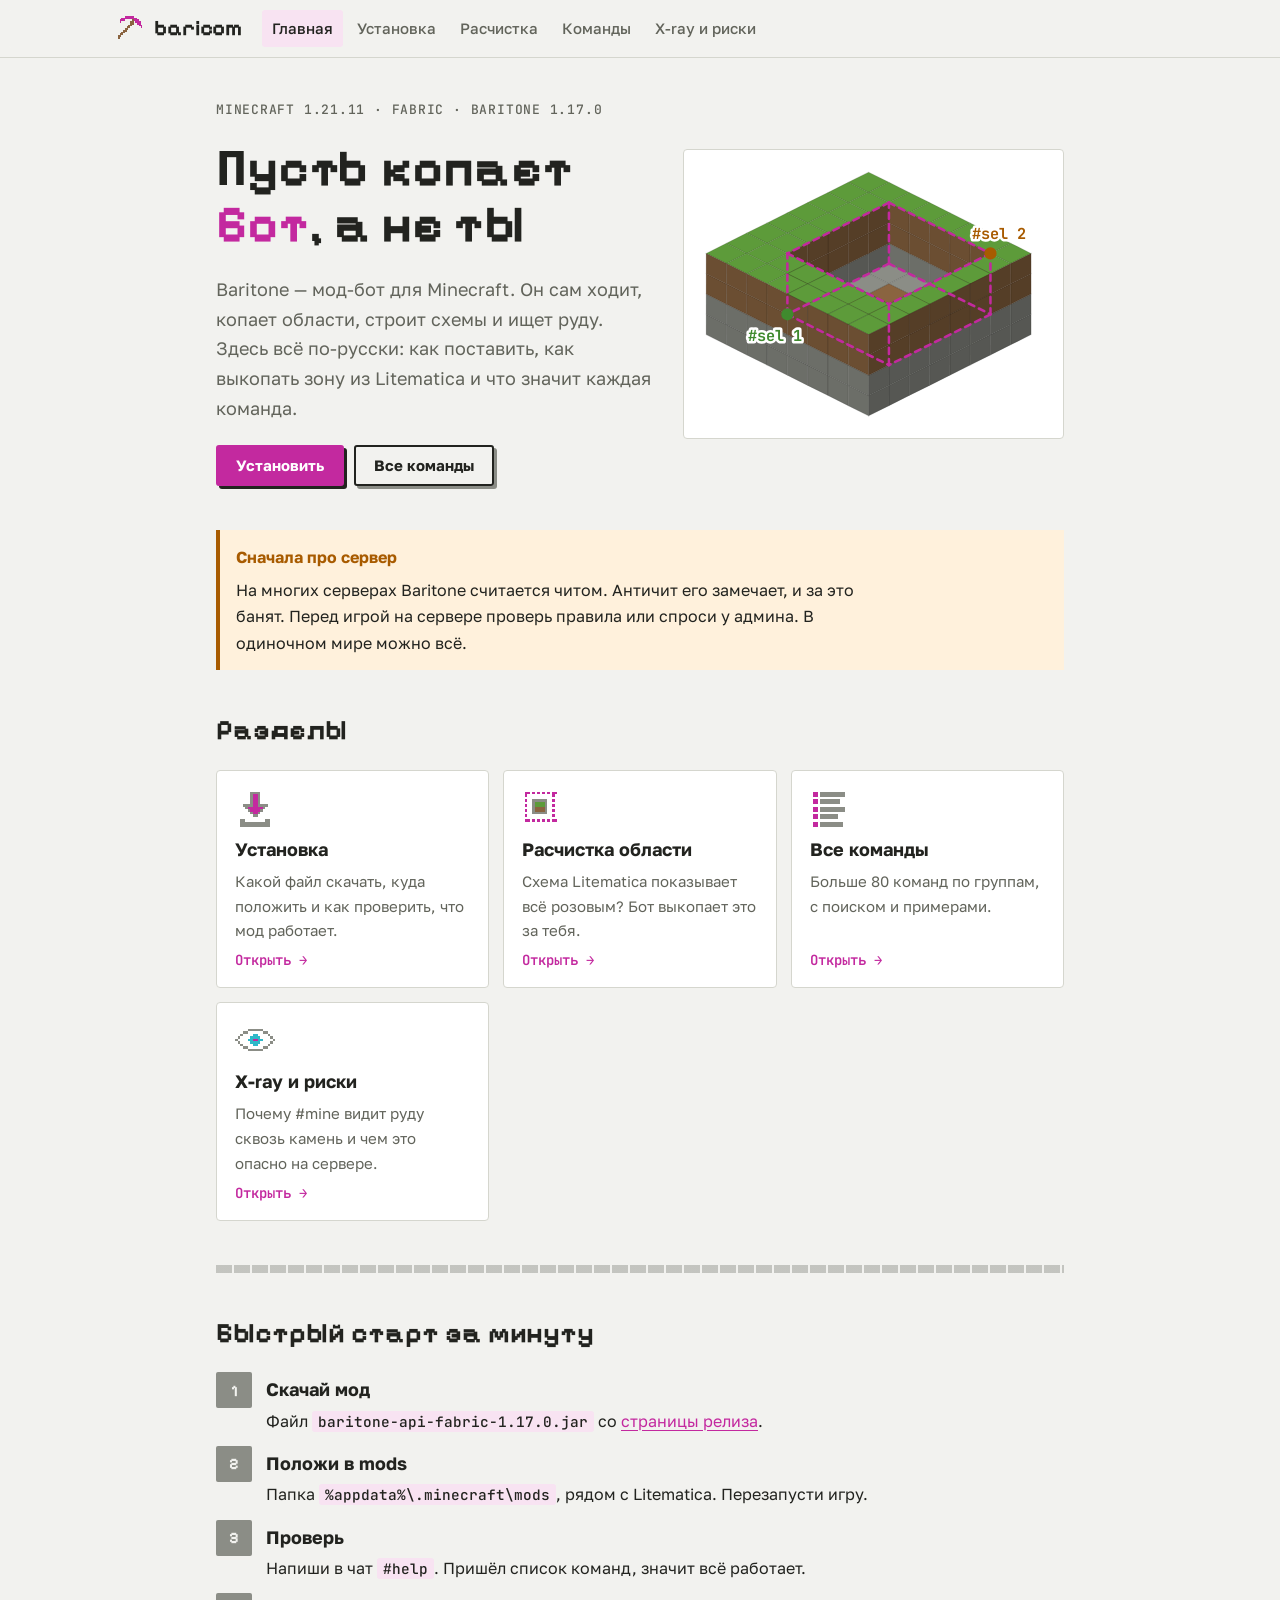
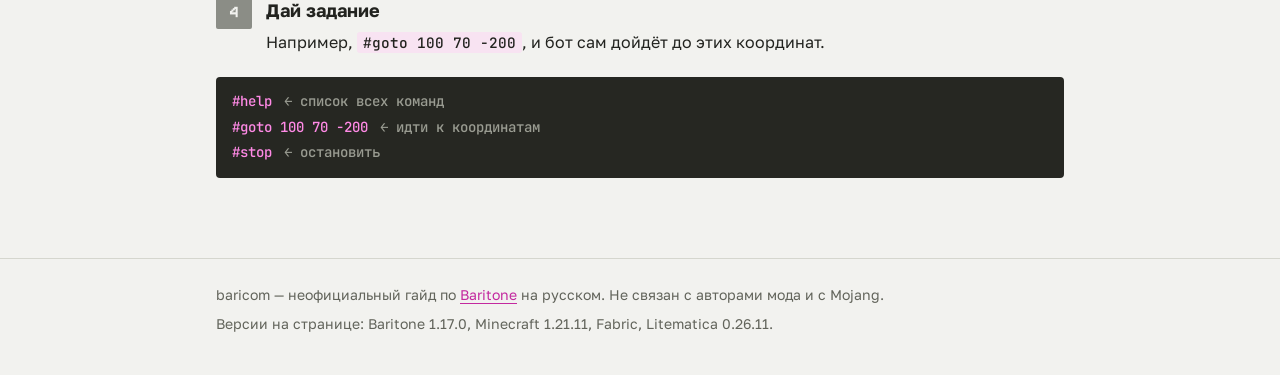
==== index.html @ e5f93f11 "baricom: гайд по Baritone на русском Co-Authored-By: Claude Opus 5.5 <noreply@anthropic.com> Claude-" ====
<!doctype html>
<html lang="ru">
<head>
<meta charset="utf-8">
<meta name="viewport" content="width=device-width, initial-scale=1, viewport-fit=cover">
<title>baricom — Baritone по-русски</title>
<meta name="description" content="Гайд по Baritone на русском: установка, команды, расчистка области из Litematica.">
<link rel="icon" href="assets/img/favicon.svg" type="image/svg+xml">
<link rel="preconnect" href="https://fonts.googleapis.com"><link rel="preconnect" href="https://fonts.gstatic.com" crossorigin>
<link rel="stylesheet" href="https://fonts.googleapis.com/css2?family=Golos+Text:wght@400;500;600;700&family=JetBrains+Mono:wght@500;600;700&family=Pixelify+Sans:wght@500;700&display=swap">
<link rel="stylesheet" href="assets/style.css">
</head>
<body>
<header class="nav"><div class="nav-in">
<a class="brand" href="index.html"><svg class="" viewBox="0 0 16 16" shape-rendering="crispEdges" aria-hidden="true"><rect x="5" y="1" width="5" height="1" fill="var(--accent)"/><rect x="3" y="2" width="9" height="1" fill="var(--accent)"/><rect x="2" y="3" width="2" height="1" fill="var(--accent)"/><rect x="4" y="3" width="1" height="1" fill="var(--accent)"/><rect x="9" y="3" width="1" height="1" fill="var(--dirt)"/><rect x="10" y="3" width="3" height="1" fill="var(--accent)"/><rect x="2" y="4" width="1" height="1" fill="var(--accent)"/><rect x="8" y="4" width="2" height="1" fill="var(--dirt)"/><rect x="11" y="4" width="3" height="1" fill="var(--accent)"/><rect x="8" y="5" width="2" height="1" fill="var(--dirt)"/><rect x="12" y="5" width="2" height="1" fill="var(--accent)"/><rect x="7" y="6" width="2" height="1" fill="var(--dirt)"/><rect x="13" y="6" width="2" height="1" fill="var(--accent)"/><rect x="6" y="7" width="2" height="1" fill="var(--dirt)"/><rect x="14" y="7" width="1" height="1" fill="var(--accent)"/><rect x="5" y="8" width="2" height="1" fill="var(--dirt)"/><rect x="4" y="9" width="2" height="1" fill="var(--dirt)"/><rect x="3" y="10" width="2" height="1" fill="var(--dirt)"/><rect x="2" y="11" width="2" height="1" fill="var(--dirt)"/><rect x="1" y="12" width="2" height="1" fill="var(--dirt)"/><rect x="1" y="13" width="1" height="1" fill="var(--dirt)"/></svg>baricom</a>
<nav aria-label="Разделы"><ul><li><a href="index.html" aria-current="page">Главная</a></li><li><a href="install.html">Установка</a></li><li><a href="clear-area.html">Расчистка</a></li><li><a href="commands.html">Команды</a></li><li><a href="xray.html">X-ray и риски</a></li></ul></nav>
</div></header>
<main class="page">

<section class="hero">
  <div class="stack-lg">
    <div class="eyebrow">Minecraft 1.21.11 · Fabric · Baritone 1.17.0</div>
    <h1>Пусть копает <em>бот</em>, а не ты</h1>
    <p class="lead">Baritone — мод-бот для Minecraft. Он сам ходит, копает области, строит схемы и ищет руду. Здесь всё по-русски: как поставить, как выкопать зону из Litematica и что значит каждая команда.</p>
    <div class="btns"><a class="btn primary" href="install.html">Установить</a><a class="btn" href="commands.html">Все команды</a></div>
  </div>
  <div class="art"><svg viewBox="-170 -90 350 260" role="img" aria-label="Изометрический кусок мира: выделенная область частично выкопана"><polygon points="20.0,10.0 40.0,20.0 20.0,30.0 0.0,20.0" fill="var(--stone)"/><polygon points="20.0,10.0 40.0,20.0 20.0,30.0 0.0,20.0" fill="none" stroke="#000" stroke-opacity=".12" stroke-width="1"/><polygon points="0.0,0.0 20.0,-10.0 20.0,10.0 0.0,20.0" fill="var(--stone)"/><polygon points="0.0,0.0 20.0,-10.0 20.0,10.0 0.0,20.0" fill="#000" fill-opacity="0.38"/><polygon points="0.0,0.0 20.0,-10.0 20.0,10.0 0.0,20.0" fill="none" stroke="#000" stroke-opacity=".12" stroke-width="1"/><polygon points="20.0,-10.0 40.0,0.0 40.0,20.0 20.0,10.0" fill="var(--stone)"/><polygon points="20.0,-10.0 40.0,0.0 40.0,20.0 20.0,10.0" fill="#000" fill-opacity="0.22"/><polygon points="20.0,-10.0 40.0,0.0 40.0,20.0 20.0,10.0" fill="none" stroke="#000" stroke-opacity=".12" stroke-width="1"/><polygon points="0.0,-80.0 20.0,-70.0 0.0,-60.0 -20.0,-70.0" fill="var(--grass)"/><polygon points="0.0,-80.0 20.0,-70.0 0.0,-60.0 -20.0,-70.0" fill="none" stroke="#000" stroke-opacity=".12" stroke-width="1"/><polygon points="0.0,20.0 20.0,30.0 0.0,40.0 -20.0,30.0" fill="var(--stone)"/><polygon points="0.0,20.0 20.0,30.0 0.0,40.0 -20.0,30.0" fill="none" stroke="#000" stroke-opacity=".12" stroke-width="1"/><polygon points="40.0,20.0 60.0,30.0 40.0,40.0 20.0,30.0" fill="var(--stone)"/><polygon points="40.0,20.0 60.0,30.0 40.0,40.0 20.0,30.0" fill="none" stroke="#000" stroke-opacity=".12" stroke-width="1"/><polygon points="-20.0,10.0 0.0,0.0 0.0,20.0 -20.0,30.0" fill="var(--stone)"/><polygon points="-20.0,10.0 0.0,0.0 0.0,20.0 -20.0,30.0" fill="#000" fill-opacity="0.38"/><polygon points="-20.0,10.0 0.0,0.0 0.0,20.0 -20.0,30.0" fill="none" stroke="#000" stroke-opacity=".12" stroke-width="1"/><polygon points="40.0,0.0 60.0,10.0 60.0,30.0 40.0,20.0" fill="var(--stone)"/><polygon points="40.0,0.0 60.0,10.0 60.0,30.0 40.0,20.0" fill="#000" fill-opacity="0.22"/><polygon points="40.0,0.0 60.0,10.0 60.0,30.0 40.0,20.0" fill="none" stroke="#000" stroke-opacity=".12" stroke-width="1"/><polygon points="0.0,-20.0 20.0,-30.0 20.0,-10.0 0.0,0.0" fill="var(--dirt)"/><polygon points="0.0,-20.0 20.0,-30.0 20.0,-10.0 0.0,0.0" fill="#000" fill-opacity="0.38"/><polygon points="0.0,-20.0 20.0,-30.0 20.0,-10.0 0.0,0.0" fill="none" stroke="#000" stroke-opacity=".12" stroke-width="1"/><polygon points="20.0,-30.0 40.0,-20.0 40.0,0.0 20.0,-10.0" fill="var(--dirt)"/><polygon points="20.0,-30.0 40.0,-20.0 40.0,0.0 20.0,-10.0" fill="#000" fill-opacity="0.22"/><polygon points="20.0,-30.0 40.0,-20.0 40.0,0.0 20.0,-10.0" fill="none" stroke="#000" stroke-opacity=".12" stroke-width="1"/><polygon points="-20.0,-70.0 0.0,-60.0 -20.0,-50.0 -40.0,-60.0" fill="var(--grass)"/><polygon points="-20.0,-70.0 0.0,-60.0 -20.0,-50.0 -40.0,-60.0" fill="none" stroke="#000" stroke-opacity=".12" stroke-width="1"/><polygon points="20.0,-70.0 40.0,-60.0 20.0,-50.0 0.0,-60.0" fill="var(--grass)"/><polygon points="20.0,-70.0 40.0,-60.0 20.0,-50.0 0.0,-60.0" fill="none" stroke="#000" stroke-opacity=".12" stroke-width="1"/><polygon points="-20.0,30.0 0.0,40.0 -20.0,50.0 -40.0,40.0" fill="var(--stone)"/><polygon points="-20.0,30.0 0.0,40.0 -20.0,50.0 -40.0,40.0" fill="none" stroke="#000" stroke-opacity=".12" stroke-width="1"/><polygon points="20.0,30.0 40.0,40.0 20.0,50.0 0.0,40.0" fill="var(--stone)"/><polygon points="20.0,30.0 40.0,40.0 20.0,50.0 0.0,40.0" fill="none" stroke="#000" stroke-opacity=".12" stroke-width="1"/><polygon points="60.0,30.0 80.0,40.0 60.0,50.0 40.0,40.0" fill="var(--stone)"/><polygon points="60.0,30.0 80.0,40.0 60.0,50.0 40.0,40.0" fill="none" stroke="#000" stroke-opacity=".12" stroke-width="1"/><polygon points="-40.0,20.0 -20.0,10.0 -20.0,30.0 -40.0,40.0" fill="var(--stone)"/><polygon points="-40.0,20.0 -20.0,10.0 -20.0,30.0 -40.0,40.0" fill="#000" fill-opacity="0.38"/><polygon points="-40.0,20.0 -20.0,10.0 -20.0,30.0 -40.0,40.0" fill="none" stroke="#000" stroke-opacity=".12" stroke-width="1"/><polygon points="60.0,10.0 80.0,20.0 80.0,40.0 60.0,30.0" fill="var(--stone)"/><polygon points="60.0,10.0 80.0,20.0 80.0,40.0 60.0,30.0" fill="#000" fill-opacity="0.22"/><polygon points="60.0,10.0 80.0,20.0 80.0,40.0 60.0,30.0" fill="none" stroke="#000" stroke-opacity=".12" stroke-width="1"/><polygon points="-20.0,-10.0 0.0,-20.0 0.0,0.0 -20.0,10.0" fill="var(--dirt)"/><polygon points="-20.0,-10.0 0.0,-20.0 0.0,0.0 -20.0,10.0" fill="#000" fill-opacity="0.38"/><polygon points="-20.0,-10.0 0.0,-20.0 0.0,0.0 -20.0,10.0" fill="none" stroke="#000" stroke-opacity=".12" stroke-width="1"/><polygon points="40.0,-20.0 60.0,-10.0 60.0,10.0 40.0,0.0" fill="var(--dirt)"/><polygon points="40.0,-20.0 60.0,-10.0 60.0,10.0 40.0,0.0" fill="#000" fill-opacity="0.22"/><polygon points="40.0,-20.0 60.0,-10.0 60.0,10.0 40.0,0.0" fill="none" stroke="#000" stroke-opacity=".12" stroke-width="1"/><polygon points="-40.0,-60.0 -20.0,-50.0 -40.0,-40.0 -60.0,-50.0" fill="var(--grass)"/><polygon points="-40.0,-60.0 -20.0,-50.0 -40.0,-40.0 -60.0,-50.0" fill="none" stroke="#000" stroke-opacity=".12" stroke-width="1"/><polygon points="0.0,-60.0 20.0,-50.0 0.0,-40.0 -20.0,-50.0" fill="var(--grass)"/><polygon points="0.0,-60.0 20.0,-50.0 0.0,-40.0 -20.0,-50.0" fill="none" stroke="#000" stroke-opacity=".12" stroke-width="1"/><polygon points="0.0,-40.0 20.0,-50.0 20.0,-30.0 0.0,-20.0" fill="var(--dirt)"/><polygon points="0.0,-40.0 20.0,-50.0 20.0,-30.0 0.0,-20.0" fill="#000" fill-opacity="0.38"/><polygon points="0.0,-40.0 20.0,-50.0 20.0,-30.0 0.0,-20.0" fill="none" stroke="#000" stroke-opacity=".12" stroke-width="1"/><polygon points="40.0,-60.0 60.0,-50.0 40.0,-40.0 20.0,-50.0" fill="var(--grass)"/><polygon points="40.0,-60.0 60.0,-50.0 40.0,-40.0 20.0,-50.0" fill="none" stroke="#000" stroke-opacity=".12" stroke-width="1"/><polygon points="20.0,-50.0 40.0,-40.0 40.0,-20.0 20.0,-30.0" fill="var(--dirt)"/><polygon points="20.0,-50.0 40.0,-40.0 40.0,-20.0 20.0,-30.0" fill="#000" fill-opacity="0.22"/><polygon points="20.0,-50.0 40.0,-40.0 40.0,-20.0 20.0,-30.0" fill="none" stroke="#000" stroke-opacity=".12" stroke-width="1"/><polygon points="-40.0,40.0 -20.0,50.0 -40.0,60.0 -60.0,50.0" fill="var(--stone)"/><polygon points="-40.0,40.0 -20.0,50.0 -40.0,60.0 -60.0,50.0" fill="none" stroke="#000" stroke-opacity=".12" stroke-width="1"/><polygon points="0.0,40.0 20.0,50.0 0.0,60.0 -20.0,50.0" fill="var(--stone)"/><polygon points="0.0,40.0 20.0,50.0 0.0,60.0 -20.0,50.0" fill="none" stroke="#000" stroke-opacity=".12" stroke-width="1"/><polygon points="40.0,40.0 60.0,50.0 40.0,60.0 20.0,50.0" fill="var(--stone)"/><polygon points="40.0,40.0 60.0,50.0 40.0,60.0 20.0,50.0" fill="none" stroke="#000" stroke-opacity=".12" stroke-width="1"/><polygon points="80.0,40.0 100.0,50.0 80.0,60.0 60.0,50.0" fill="var(--stone)"/><polygon points="80.0,40.0 100.0,50.0 80.0,60.0 60.0,50.0" fill="none" stroke="#000" stroke-opacity=".12" stroke-width="1"/><polygon points="-60.0,30.0 -40.0,20.0 -40.0,40.0 -60.0,50.0" fill="var(--stone)"/><polygon points="-60.0,30.0 -40.0,20.0 -40.0,40.0 -60.0,50.0" fill="#000" fill-opacity="0.38"/><polygon points="-60.0,30.0 -40.0,20.0 -40.0,40.0 -60.0,50.0" fill="none" stroke="#000" stroke-opacity=".12" stroke-width="1"/><polygon points="80.0,20.0 100.0,30.0 100.0,50.0 80.0,40.0" fill="var(--stone)"/><polygon points="80.0,20.0 100.0,30.0 100.0,50.0 80.0,40.0" fill="#000" fill-opacity="0.22"/><polygon points="80.0,20.0 100.0,30.0 100.0,50.0 80.0,40.0" fill="none" stroke="#000" stroke-opacity=".12" stroke-width="1"/><polygon points="-40.0,0.0 -20.0,-10.0 -20.0,10.0 -40.0,20.0" fill="var(--dirt)"/><polygon points="-40.0,0.0 -20.0,-10.0 -20.0,10.0 -40.0,20.0" fill="#000" fill-opacity="0.38"/><polygon points="-40.0,0.0 -20.0,-10.0 -20.0,10.0 -40.0,20.0" fill="none" stroke="#000" stroke-opacity=".12" stroke-width="1"/><polygon points="60.0,-10.0 80.0,0.0 80.0,20.0 60.0,10.0" fill="var(--dirt)"/><polygon points="60.0,-10.0 80.0,0.0 80.0,20.0 60.0,10.0" fill="#000" fill-opacity="0.22"/><polygon points="60.0,-10.0 80.0,0.0 80.0,20.0 60.0,10.0" fill="none" stroke="#000" stroke-opacity=".12" stroke-width="1"/><polygon points="-60.0,-50.0 -40.0,-40.0 -60.0,-30.0 -80.0,-40.0" fill="var(--grass)"/><polygon points="-60.0,-50.0 -40.0,-40.0 -60.0,-30.0 -80.0,-40.0" fill="none" stroke="#000" stroke-opacity=".12" stroke-width="1"/><polygon points="-20.0,-50.0 0.0,-40.0 -20.0,-30.0 -40.0,-40.0" fill="var(--grass)"/><polygon points="-20.0,-50.0 0.0,-40.0 -20.0,-30.0 -40.0,-40.0" fill="none" stroke="#000" stroke-opacity=".12" stroke-width="1"/><polygon points="-20.0,-30.0 0.0,-40.0 0.0,-20.0 -20.0,-10.0" fill="var(--dirt)"/><polygon points="-20.0,-30.0 0.0,-40.0 0.0,-20.0 -20.0,-10.0" fill="#000" fill-opacity="0.38"/><polygon points="-20.0,-30.0 0.0,-40.0 0.0,-20.0 -20.0,-10.0" fill="none" stroke="#000" stroke-opacity=".12" stroke-width="1"/><polygon points="60.0,-50.0 80.0,-40.0 60.0,-30.0 40.0,-40.0" fill="var(--grass)"/><polygon points="60.0,-50.0 80.0,-40.0 60.0,-30.0 40.0,-40.0" fill="none" stroke="#000" stroke-opacity=".12" stroke-width="1"/><polygon points="40.0,-40.0 60.0,-30.0 60.0,-10.0 40.0,-20.0" fill="var(--dirt)"/><polygon points="40.0,-40.0 60.0,-30.0 60.0,-10.0 40.0,-20.0" fill="#000" fill-opacity="0.22"/><polygon points="40.0,-40.0 60.0,-30.0 60.0,-10.0 40.0,-20.0" fill="none" stroke="#000" stroke-opacity=".12" stroke-width="1"/><polygon points="-160.0,60.0 -140.0,70.0 -140.0,90.0 -160.0,80.0" fill="var(--stone)"/><polygon points="-160.0,60.0 -140.0,70.0 -140.0,90.0 -160.0,80.0" fill="#000" fill-opacity="0.22"/><polygon points="-160.0,60.0 -140.0,70.0 -140.0,90.0 -160.0,80.0" fill="none" stroke="#000" stroke-opacity=".12" stroke-width="1"/><polygon points="-60.0,50.0 -40.0,60.0 -60.0,70.0 -80.0,60.0" fill="var(--stone)"/><polygon points="-60.0,50.0 -40.0,60.0 -60.0,70.0 -80.0,60.0" fill="none" stroke="#000" stroke-opacity=".12" stroke-width="1"/><polygon points="-20.0,50.0 0.0,60.0 -20.0,70.0 -40.0,60.0" fill="var(--stone)"/><polygon points="-20.0,50.0 0.0,60.0 -20.0,70.0 -40.0,60.0" fill="none" stroke="#000" stroke-opacity=".12" stroke-width="1"/><polygon points="20.0,50.0 40.0,60.0 20.0,70.0 0.0,60.0" fill="var(--stone)"/><polygon points="20.0,50.0 40.0,60.0 20.0,70.0 0.0,60.0" fill="none" stroke="#000" stroke-opacity=".12" stroke-width="1"/><polygon points="60.0,50.0 80.0,60.0 60.0,70.0 40.0,60.0" fill="var(--stone)"/><polygon points="60.0,50.0 80.0,60.0 60.0,70.0 40.0,60.0" fill="none" stroke="#000" stroke-opacity=".12" stroke-width="1"/><polygon points="100.0,50.0 120.0,60.0 100.0,70.0 80.0,60.0" fill="var(--stone)"/><polygon points="100.0,50.0 120.0,60.0 100.0,70.0 80.0,60.0" fill="none" stroke="#000" stroke-opacity=".12" stroke-width="1"/><polygon points="140.0,70.0 160.0,60.0 160.0,80.0 140.0,90.0" fill="var(--stone)"/><polygon points="140.0,70.0 160.0,60.0 160.0,80.0 140.0,90.0" fill="#000" fill-opacity="0.38"/><polygon points="140.0,70.0 160.0,60.0 160.0,80.0 140.0,90.0" fill="none" stroke="#000" stroke-opacity=".12" stroke-width="1"/><polygon points="-80.0,40.0 -60.0,30.0 -60.0,50.0 -80.0,60.0" fill="var(--stone)"/><polygon points="-80.0,40.0 -60.0,30.0 -60.0,50.0 -80.0,60.0" fill="#000" fill-opacity="0.38"/><polygon points="-80.0,40.0 -60.0,30.0 -60.0,50.0 -80.0,60.0" fill="none" stroke="#000" stroke-opacity=".12" stroke-width="1"/><polygon points="100.0,30.0 120.0,40.0 120.0,60.0 100.0,50.0" fill="var(--stone)"/><polygon points="100.0,30.0 120.0,40.0 120.0,60.0 100.0,50.0" fill="#000" fill-opacity="0.22"/><polygon points="100.0,30.0 120.0,40.0 120.0,60.0 100.0,50.0" fill="none" stroke="#000" stroke-opacity=".12" stroke-width="1"/><polygon points="-60.0,10.0 -40.0,0.0 -40.0,20.0 -60.0,30.0" fill="var(--dirt)"/><polygon points="-60.0,10.0 -40.0,0.0 -40.0,20.0 -60.0,30.0" fill="#000" fill-opacity="0.38"/><polygon points="-60.0,10.0 -40.0,0.0 -40.0,20.0 -60.0,30.0" fill="none" stroke="#000" stroke-opacity=".12" stroke-width="1"/><polygon points="80.0,0.0 100.0,10.0 100.0,30.0 80.0,20.0" fill="var(--dirt)"/><polygon points="80.0,0.0 100.0,10.0 100.0,30.0 80.0,20.0" fill="#000" fill-opacity="0.22"/><polygon points="80.0,0.0 100.0,10.0 100.0,30.0 80.0,20.0" fill="none" stroke="#000" stroke-opacity=".12" stroke-width="1"/><polygon points="-80.0,-40.0 -60.0,-30.0 -80.0,-20.0 -100.0,-30.0" fill="var(--grass)"/><polygon points="-80.0,-40.0 -60.0,-30.0 -80.0,-20.0 -100.0,-30.0" fill="none" stroke="#000" stroke-opacity=".12" stroke-width="1"/><polygon points="-40.0,-40.0 -20.0,-30.0 -40.0,-20.0 -60.0,-30.0" fill="var(--grass)"/><polygon points="-40.0,-40.0 -20.0,-30.0 -40.0,-20.0 -60.0,-30.0" fill="none" stroke="#000" stroke-opacity=".12" stroke-width="1"/><polygon points="-40.0,-20.0 -20.0,-30.0 -20.0,-10.0 -40.0,0.0" fill="var(--dirt)"/><polygon points="-40.0,-20.0 -20.0,-30.0 -20.0,-10.0 -40.0,0.0" fill="#000" fill-opacity="0.38"/><polygon points="-40.0,-20.0 -20.0,-30.0 -20.0,-10.0 -40.0,0.0" fill="none" stroke="#000" stroke-opacity=".12" stroke-width="1"/><polygon points="80.0,-40.0 100.0,-30.0 80.0,-20.0 60.0,-30.0" fill="var(--grass)"/><polygon points="80.0,-40.0 100.0,-30.0 80.0,-20.0 60.0,-30.0" fill="none" stroke="#000" stroke-opacity=".12" stroke-width="1"/><polygon points="60.0,-30.0 80.0,-20.0 80.0,0.0 60.0,-10.0" fill="var(--dirt)"/><polygon points="60.0,-30.0 80.0,-20.0 80.0,0.0 60.0,-10.0" fill="#000" fill-opacity="0.22"/><polygon points="60.0,-30.0 80.0,-20.0 80.0,0.0 60.0,-10.0" fill="none" stroke="#000" stroke-opacity=".12" stroke-width="1"/><polygon points="-140.0,70.0 -120.0,80.0 -120.0,100.0 -140.0,90.0" fill="var(--stone)"/><polygon points="-140.0,70.0 -120.0,80.0 -120.0,100.0 -140.0,90.0" fill="#000" fill-opacity="0.22"/><polygon points="-140.0,70.0 -120.0,80.0 -120.0,100.0 -140.0,90.0" fill="none" stroke="#000" stroke-opacity=".12" stroke-width="1"/><polygon points="-40.0,60.0 -20.0,70.0 -40.0,80.0 -60.0,70.0" fill="var(--stone)"/><polygon points="-40.0,60.0 -20.0,70.0 -40.0,80.0 -60.0,70.0" fill="none" stroke="#000" stroke-opacity=".12" stroke-width="1"/><polygon points="0.0,60.0 20.0,70.0 0.0,80.0 -20.0,70.0" fill="var(--stone)"/><polygon points="0.0,60.0 20.0,70.0 0.0,80.0 -20.0,70.0" fill="none" stroke="#000" stroke-opacity=".12" stroke-width="1"/><polygon points="40.0,60.0 60.0,70.0 40.0,80.0 20.0,70.0" fill="var(--stone)"/><polygon points="40.0,60.0 60.0,70.0 40.0,80.0 20.0,70.0" fill="none" stroke="#000" stroke-opacity=".12" stroke-width="1"/><polygon points="80.0,60.0 100.0,70.0 80.0,80.0 60.0,70.0" fill="var(--stone)"/><polygon points="80.0,60.0 100.0,70.0 80.0,80.0 60.0,70.0" fill="none" stroke="#000" stroke-opacity=".12" stroke-width="1"/><polygon points="120.0,80.0 140.0,70.0 140.0,90.0 120.0,100.0" fill="var(--stone)"/><polygon points="120.0,80.0 140.0,70.0 140.0,90.0 120.0,100.0" fill="#000" fill-opacity="0.38"/><polygon points="120.0,80.0 140.0,70.0 140.0,90.0 120.0,100.0" fill="none" stroke="#000" stroke-opacity=".12" stroke-width="1"/><polygon points="-160.0,40.0 -140.0,50.0 -140.0,70.0 -160.0,60.0" fill="var(--stone)"/><polygon points="-160.0,40.0 -140.0,50.0 -140.0,70.0 -160.0,60.0" fill="#000" fill-opacity="0.22"/><polygon points="-160.0,40.0 -140.0,50.0 -140.0,70.0 -160.0,60.0" fill="none" stroke="#000" stroke-opacity=".12" stroke-width="1"/><polygon points="140.0,50.0 160.0,40.0 160.0,60.0 140.0,70.0" fill="var(--stone)"/><polygon points="140.0,50.0 160.0,40.0 160.0,60.0 140.0,70.0" fill="#000" fill-opacity="0.38"/><polygon points="140.0,50.0 160.0,40.0 160.0,60.0 140.0,70.0" fill="none" stroke="#000" stroke-opacity=".12" stroke-width="1"/><polygon points="-80.0,20.0 -60.0,10.0 -60.0,30.0 -80.0,40.0" fill="var(--dirt)"/><polygon points="-80.0,20.0 -60.0,10.0 -60.0,30.0 -80.0,40.0" fill="#000" fill-opacity="0.38"/><polygon points="-80.0,20.0 -60.0,10.0 -60.0,30.0 -80.0,40.0" fill="none" stroke="#000" stroke-opacity=".12" stroke-width="1"/><polygon points="100.0,10.0 120.0,20.0 120.0,40.0 100.0,30.0" fill="var(--dirt)"/><polygon points="100.0,10.0 120.0,20.0 120.0,40.0 100.0,30.0" fill="#000" fill-opacity="0.22"/><polygon points="100.0,10.0 120.0,20.0 120.0,40.0 100.0,30.0" fill="none" stroke="#000" stroke-opacity=".12" stroke-width="1"/><polygon points="-100.0,-30.0 -80.0,-20.0 -100.0,-10.0 -120.0,-20.0" fill="var(--grass)"/><polygon points="-100.0,-30.0 -80.0,-20.0 -100.0,-10.0 -120.0,-20.0" fill="none" stroke="#000" stroke-opacity=".12" stroke-width="1"/><polygon points="-60.0,-30.0 -40.0,-20.0 -60.0,-10.0 -80.0,-20.0" fill="var(--grass)"/><polygon points="-60.0,-30.0 -40.0,-20.0 -60.0,-10.0 -80.0,-20.0" fill="none" stroke="#000" stroke-opacity=".12" stroke-width="1"/><polygon points="-60.0,-10.0 -40.0,-20.0 -40.0,0.0 -60.0,10.0" fill="var(--dirt)"/><polygon points="-60.0,-10.0 -40.0,-20.0 -40.0,0.0 -60.0,10.0" fill="#000" fill-opacity="0.38"/><polygon points="-60.0,-10.0 -40.0,-20.0 -40.0,0.0 -60.0,10.0" fill="none" stroke="#000" stroke-opacity=".12" stroke-width="1"/><polygon points="100.0,-30.0 120.0,-20.0 100.0,-10.0 80.0,-20.0" fill="var(--grass)"/><polygon points="100.0,-30.0 120.0,-20.0 100.0,-10.0 80.0,-20.0" fill="none" stroke="#000" stroke-opacity=".12" stroke-width="1"/><polygon points="80.0,-20.0 100.0,-10.0 100.0,10.0 80.0,0.0" fill="var(--dirt)"/><polygon points="80.0,-20.0 100.0,-10.0 100.0,10.0 80.0,0.0" fill="#000" fill-opacity="0.22"/><polygon points="80.0,-20.0 100.0,-10.0 100.0,10.0 80.0,0.0" fill="none" stroke="#000" stroke-opacity=".12" stroke-width="1"/><polygon points="-120.0,80.0 -100.0,90.0 -100.0,110.0 -120.0,100.0" fill="var(--stone)"/><polygon points="-120.0,80.0 -100.0,90.0 -100.0,110.0 -120.0,100.0" fill="#000" fill-opacity="0.22"/><polygon points="-120.0,80.0 -100.0,90.0 -100.0,110.0 -120.0,100.0" fill="none" stroke="#000" stroke-opacity=".12" stroke-width="1"/><polygon points="100.0,90.0 120.0,80.0 120.0,100.0 100.0,110.0" fill="var(--stone)"/><polygon points="100.0,90.0 120.0,80.0 120.0,100.0 100.0,110.0" fill="#000" fill-opacity="0.38"/><polygon points="100.0,90.0 120.0,80.0 120.0,100.0 100.0,110.0" fill="none" stroke="#000" stroke-opacity=".12" stroke-width="1"/><polygon points="-140.0,50.0 -120.0,60.0 -120.0,80.0 -140.0,70.0" fill="var(--stone)"/><polygon points="-140.0,50.0 -120.0,60.0 -120.0,80.0 -140.0,70.0" fill="#000" fill-opacity="0.22"/><polygon points="-140.0,50.0 -120.0,60.0 -120.0,80.0 -140.0,70.0" fill="none" stroke="#000" stroke-opacity=".12" stroke-width="1"/><polygon points="120.0,60.0 140.0,50.0 140.0,70.0 120.0,80.0" fill="var(--stone)"/><polygon points="120.0,60.0 140.0,50.0 140.0,70.0 120.0,80.0" fill="#000" fill-opacity="0.38"/><polygon points="120.0,60.0 140.0,50.0 140.0,70.0 120.0,80.0" fill="none" stroke="#000" stroke-opacity=".12" stroke-width="1"/><polygon points="-160.0,20.0 -140.0,30.0 -140.0,50.0 -160.0,40.0" fill="var(--dirt)"/><polygon points="-160.0,20.0 -140.0,30.0 -140.0,50.0 -160.0,40.0" fill="#000" fill-opacity="0.22"/><polygon points="-160.0,20.0 -140.0,30.0 -140.0,50.0 -160.0,40.0" fill="none" stroke="#000" stroke-opacity=".12" stroke-width="1"/><polygon points="140.0,30.0 160.0,20.0 160.0,40.0 140.0,50.0" fill="var(--dirt)"/><polygon points="140.0,30.0 160.0,20.0 160.0,40.0 140.0,50.0" fill="#000" fill-opacity="0.38"/><polygon points="140.0,30.0 160.0,20.0 160.0,40.0 140.0,50.0" fill="none" stroke="#000" stroke-opacity=".12" stroke-width="1"/><polygon points="-120.0,-20.0 -100.0,-10.0 -120.0,0.0 -140.0,-10.0" fill="var(--grass)"/><polygon points="-120.0,-20.0 -100.0,-10.0 -120.0,0.0 -140.0,-10.0" fill="none" stroke="#000" stroke-opacity=".12" stroke-width="1"/><polygon points="-80.0,-20.0 -60.0,-10.0 -80.0,0.0 -100.0,-10.0" fill="var(--grass)"/><polygon points="-80.0,-20.0 -60.0,-10.0 -80.0,0.0 -100.0,-10.0" fill="none" stroke="#000" stroke-opacity=".12" stroke-width="1"/><polygon points="-80.0,0.0 -60.0,-10.0 -60.0,10.0 -80.0,20.0" fill="var(--dirt)"/><polygon points="-80.0,0.0 -60.0,-10.0 -60.0,10.0 -80.0,20.0" fill="#000" fill-opacity="0.38"/><polygon points="-80.0,0.0 -60.0,-10.0 -60.0,10.0 -80.0,20.0" fill="none" stroke="#000" stroke-opacity=".12" stroke-width="1"/><polygon points="120.0,-20.0 140.0,-10.0 120.0,0.0 100.0,-10.0" fill="var(--grass)"/><polygon points="120.0,-20.0 140.0,-10.0 120.0,0.0 100.0,-10.0" fill="none" stroke="#000" stroke-opacity=".12" stroke-width="1"/><polygon points="100.0,-10.0 120.0,0.0 120.0,20.0 100.0,10.0" fill="var(--dirt)"/><polygon points="100.0,-10.0 120.0,0.0 120.0,20.0 100.0,10.0" fill="#000" fill-opacity="0.22"/><polygon points="100.0,-10.0 120.0,0.0 120.0,20.0 100.0,10.0" fill="none" stroke="#000" stroke-opacity=".12" stroke-width="1"/><polygon points="-100.0,90.0 -80.0,100.0 -80.0,120.0 -100.0,110.0" fill="var(--stone)"/><polygon points="-100.0,90.0 -80.0,100.0 -80.0,120.0 -100.0,110.0" fill="#000" fill-opacity="0.22"/><polygon points="-100.0,90.0 -80.0,100.0 -80.0,120.0 -100.0,110.0" fill="none" stroke="#000" stroke-opacity=".12" stroke-width="1"/><polygon points="80.0,100.0 100.0,90.0 100.0,110.0 80.0,120.0" fill="var(--stone)"/><polygon points="80.0,100.0 100.0,90.0 100.0,110.0 80.0,120.0" fill="#000" fill-opacity="0.38"/><polygon points="80.0,100.0 100.0,90.0 100.0,110.0 80.0,120.0" fill="none" stroke="#000" stroke-opacity=".12" stroke-width="1"/><polygon points="-120.0,60.0 -100.0,70.0 -100.0,90.0 -120.0,80.0" fill="var(--stone)"/><polygon points="-120.0,60.0 -100.0,70.0 -100.0,90.0 -120.0,80.0" fill="#000" fill-opacity="0.22"/><polygon points="-120.0,60.0 -100.0,70.0 -100.0,90.0 -120.0,80.0" fill="none" stroke="#000" stroke-opacity=".12" stroke-width="1"/><polygon points="100.0,70.0 120.0,60.0 120.0,80.0 100.0,90.0" fill="var(--stone)"/><polygon points="100.0,70.0 120.0,60.0 120.0,80.0 100.0,90.0" fill="#000" fill-opacity="0.38"/><polygon points="100.0,70.0 120.0,60.0 120.0,80.0 100.0,90.0" fill="none" stroke="#000" stroke-opacity=".12" stroke-width="1"/><polygon points="-140.0,30.0 -120.0,40.0 -120.0,60.0 -140.0,50.0" fill="var(--dirt)"/><polygon points="-140.0,30.0 -120.0,40.0 -120.0,60.0 -140.0,50.0" fill="#000" fill-opacity="0.22"/><polygon points="-140.0,30.0 -120.0,40.0 -120.0,60.0 -140.0,50.0" fill="none" stroke="#000" stroke-opacity=".12" stroke-width="1"/><polygon points="120.0,40.0 140.0,30.0 140.0,50.0 120.0,60.0" fill="var(--dirt)"/><polygon points="120.0,40.0 140.0,30.0 140.0,50.0 120.0,60.0" fill="#000" fill-opacity="0.38"/><polygon points="120.0,40.0 140.0,30.0 140.0,50.0 120.0,60.0" fill="none" stroke="#000" stroke-opacity=".12" stroke-width="1"/><polygon points="-140.0,-10.0 -120.0,0.0 -140.0,10.0 -160.0,0.0" fill="var(--grass)"/><polygon points="-140.0,-10.0 -120.0,0.0 -140.0,10.0 -160.0,0.0" fill="none" stroke="#000" stroke-opacity=".12" stroke-width="1"/><polygon points="-160.0,0.0 -140.0,10.0 -140.0,30.0 -160.0,20.0" fill="var(--dirt)"/><polygon points="-160.0,0.0 -140.0,10.0 -140.0,30.0 -160.0,20.0" fill="#000" fill-opacity="0.22"/><polygon points="-160.0,0.0 -140.0,10.0 -140.0,30.0 -160.0,20.0" fill="none" stroke="#000" stroke-opacity=".12" stroke-width="1"/><polygon points="-100.0,-10.0 -80.0,0.0 -100.0,10.0 -120.0,0.0" fill="var(--grass)"/><polygon points="-100.0,-10.0 -80.0,0.0 -100.0,10.0 -120.0,0.0" fill="none" stroke="#000" stroke-opacity=".12" stroke-width="1"/><polygon points="140.0,-10.0 160.0,0.0 140.0,10.0 120.0,0.0" fill="var(--grass)"/><polygon points="140.0,-10.0 160.0,0.0 140.0,10.0 120.0,0.0" fill="none" stroke="#000" stroke-opacity=".12" stroke-width="1"/><polygon points="140.0,10.0 160.0,0.0 160.0,20.0 140.0,30.0" fill="var(--dirt)"/><polygon points="140.0,10.0 160.0,0.0 160.0,20.0 140.0,30.0" fill="#000" fill-opacity="0.38"/><polygon points="140.0,10.0 160.0,0.0 160.0,20.0 140.0,30.0" fill="none" stroke="#000" stroke-opacity=".12" stroke-width="1"/><polygon points="-80.0,100.0 -60.0,110.0 -60.0,130.0 -80.0,120.0" fill="var(--stone)"/><polygon points="-80.0,100.0 -60.0,110.0 -60.0,130.0 -80.0,120.0" fill="#000" fill-opacity="0.22"/><polygon points="-80.0,100.0 -60.0,110.0 -60.0,130.0 -80.0,120.0" fill="none" stroke="#000" stroke-opacity=".12" stroke-width="1"/><polygon points="60.0,110.0 80.0,100.0 80.0,120.0 60.0,130.0" fill="var(--stone)"/><polygon points="60.0,110.0 80.0,100.0 80.0,120.0 60.0,130.0" fill="#000" fill-opacity="0.38"/><polygon points="60.0,110.0 80.0,100.0 80.0,120.0 60.0,130.0" fill="none" stroke="#000" stroke-opacity=".12" stroke-width="1"/><polygon points="-100.0,70.0 -80.0,80.0 -80.0,100.0 -100.0,90.0" fill="var(--stone)"/><polygon points="-100.0,70.0 -80.0,80.0 -80.0,100.0 -100.0,90.0" fill="#000" fill-opacity="0.22"/><polygon points="-100.0,70.0 -80.0,80.0 -80.0,100.0 -100.0,90.0" fill="none" stroke="#000" stroke-opacity=".12" stroke-width="1"/><polygon points="80.0,80.0 100.0,70.0 100.0,90.0 80.0,100.0" fill="var(--stone)"/><polygon points="80.0,80.0 100.0,70.0 100.0,90.0 80.0,100.0" fill="#000" fill-opacity="0.38"/><polygon points="80.0,80.0 100.0,70.0 100.0,90.0 80.0,100.0" fill="none" stroke="#000" stroke-opacity=".12" stroke-width="1"/><polygon points="-120.0,40.0 -100.0,50.0 -100.0,70.0 -120.0,60.0" fill="var(--dirt)"/><polygon points="-120.0,40.0 -100.0,50.0 -100.0,70.0 -120.0,60.0" fill="#000" fill-opacity="0.22"/><polygon points="-120.0,40.0 -100.0,50.0 -100.0,70.0 -120.0,60.0" fill="none" stroke="#000" stroke-opacity=".12" stroke-width="1"/><polygon points="-20.0,30.0 0.0,40.0 -20.0,50.0 -40.0,40.0" fill="var(--dirt)"/><polygon points="-20.0,30.0 0.0,40.0 -20.0,50.0 -40.0,40.0" fill="none" stroke="#000" stroke-opacity=".12" stroke-width="1"/><polygon points="20.0,30.0 40.0,40.0 20.0,50.0 0.0,40.0" fill="var(--dirt)"/><polygon points="20.0,30.0 40.0,40.0 20.0,50.0 0.0,40.0" fill="none" stroke="#000" stroke-opacity=".12" stroke-width="1"/><polygon points="60.0,30.0 80.0,40.0 60.0,50.0 40.0,40.0" fill="var(--dirt)"/><polygon points="60.0,30.0 80.0,40.0 60.0,50.0 40.0,40.0" fill="none" stroke="#000" stroke-opacity=".12" stroke-width="1"/><polygon points="100.0,50.0 120.0,40.0 120.0,60.0 100.0,70.0" fill="var(--dirt)"/><polygon points="100.0,50.0 120.0,40.0 120.0,60.0 100.0,70.0" fill="#000" fill-opacity="0.38"/><polygon points="100.0,50.0 120.0,40.0 120.0,60.0 100.0,70.0" fill="none" stroke="#000" stroke-opacity=".12" stroke-width="1"/><polygon points="-120.0,0.0 -100.0,10.0 -120.0,20.0 -140.0,10.0" fill="var(--grass)"/><polygon points="-120.0,0.0 -100.0,10.0 -120.0,20.0 -140.0,10.0" fill="none" stroke="#000" stroke-opacity=".12" stroke-width="1"/><polygon points="-140.0,10.0 -120.0,20.0 -120.0,40.0 -140.0,30.0" fill="var(--dirt)"/><polygon points="-140.0,10.0 -120.0,20.0 -120.0,40.0 -140.0,30.0" fill="#000" fill-opacity="0.22"/><polygon points="-140.0,10.0 -120.0,20.0 -120.0,40.0 -140.0,30.0" fill="none" stroke="#000" stroke-opacity=".12" stroke-width="1"/><polygon points="-80.0,0.0 -60.0,10.0 -80.0,20.0 -100.0,10.0" fill="var(--grass)"/><polygon points="-80.0,0.0 -60.0,10.0 -80.0,20.0 -100.0,10.0" fill="none" stroke="#000" stroke-opacity=".12" stroke-width="1"/><polygon points="120.0,0.0 140.0,10.0 120.0,20.0 100.0,10.0" fill="var(--grass)"/><polygon points="120.0,0.0 140.0,10.0 120.0,20.0 100.0,10.0" fill="none" stroke="#000" stroke-opacity=".12" stroke-width="1"/><polygon points="120.0,20.0 140.0,10.0 140.0,30.0 120.0,40.0" fill="var(--dirt)"/><polygon points="120.0,20.0 140.0,10.0 140.0,30.0 120.0,40.0" fill="#000" fill-opacity="0.38"/><polygon points="120.0,20.0 140.0,10.0 140.0,30.0 120.0,40.0" fill="none" stroke="#000" stroke-opacity=".12" stroke-width="1"/><polygon points="-60.0,110.0 -40.0,120.0 -40.0,140.0 -60.0,130.0" fill="var(--stone)"/><polygon points="-60.0,110.0 -40.0,120.0 -40.0,140.0 -60.0,130.0" fill="#000" fill-opacity="0.22"/><polygon points="-60.0,110.0 -40.0,120.0 -40.0,140.0 -60.0,130.0" fill="none" stroke="#000" stroke-opacity=".12" stroke-width="1"/><polygon points="40.0,120.0 60.0,110.0 60.0,130.0 40.0,140.0" fill="var(--stone)"/><polygon points="40.0,120.0 60.0,110.0 60.0,130.0 40.0,140.0" fill="#000" fill-opacity="0.38"/><polygon points="40.0,120.0 60.0,110.0 60.0,130.0 40.0,140.0" fill="none" stroke="#000" stroke-opacity=".12" stroke-width="1"/><polygon points="-80.0,80.0 -60.0,90.0 -60.0,110.0 -80.0,100.0" fill="var(--stone)"/><polygon points="-80.0,80.0 -60.0,90.0 -60.0,110.0 -80.0,100.0" fill="#000" fill-opacity="0.22"/><polygon points="-80.0,80.0 -60.0,90.0 -60.0,110.0 -80.0,100.0" fill="none" stroke="#000" stroke-opacity=".12" stroke-width="1"/><polygon points="60.0,90.0 80.0,80.0 80.0,100.0 60.0,110.0" fill="var(--stone)"/><polygon points="60.0,90.0 80.0,80.0 80.0,100.0 60.0,110.0" fill="#000" fill-opacity="0.38"/><polygon points="60.0,90.0 80.0,80.0 80.0,100.0 60.0,110.0" fill="none" stroke="#000" stroke-opacity=".12" stroke-width="1"/><polygon points="-100.0,50.0 -80.0,60.0 -80.0,80.0 -100.0,70.0" fill="var(--dirt)"/><polygon points="-100.0,50.0 -80.0,60.0 -80.0,80.0 -100.0,70.0" fill="#000" fill-opacity="0.22"/><polygon points="-100.0,50.0 -80.0,60.0 -80.0,80.0 -100.0,70.0" fill="none" stroke="#000" stroke-opacity=".12" stroke-width="1"/><polygon points="0.0,40.0 20.0,50.0 0.0,60.0 -20.0,50.0" fill="var(--dirt)"/><polygon points="0.0,40.0 20.0,50.0 0.0,60.0 -20.0,50.0" fill="none" stroke="#000" stroke-opacity=".12" stroke-width="1"/><polygon points="40.0,40.0 60.0,50.0 40.0,60.0 20.0,50.0" fill="var(--dirt)"/><polygon points="40.0,40.0 60.0,50.0 40.0,60.0 20.0,50.0" fill="none" stroke="#000" stroke-opacity=".12" stroke-width="1"/><polygon points="80.0,60.0 100.0,50.0 100.0,70.0 80.0,80.0" fill="var(--dirt)"/><polygon points="80.0,60.0 100.0,50.0 100.0,70.0 80.0,80.0" fill="#000" fill-opacity="0.38"/><polygon points="80.0,60.0 100.0,50.0 100.0,70.0 80.0,80.0" fill="none" stroke="#000" stroke-opacity=".12" stroke-width="1"/><polygon points="-100.0,10.0 -80.0,20.0 -100.0,30.0 -120.0,20.0" fill="var(--grass)"/><polygon points="-100.0,10.0 -80.0,20.0 -100.0,30.0 -120.0,20.0" fill="none" stroke="#000" stroke-opacity=".12" stroke-width="1"/><polygon points="-120.0,20.0 -100.0,30.0 -100.0,50.0 -120.0,40.0" fill="var(--dirt)"/><polygon points="-120.0,20.0 -100.0,30.0 -100.0,50.0 -120.0,40.0" fill="#000" fill-opacity="0.22"/><polygon points="-120.0,20.0 -100.0,30.0 -100.0,50.0 -120.0,40.0" fill="none" stroke="#000" stroke-opacity=".12" stroke-width="1"/><polygon points="-60.0,10.0 -40.0,20.0 -60.0,30.0 -80.0,20.0" fill="var(--grass)"/><polygon points="-60.0,10.0 -40.0,20.0 -60.0,30.0 -80.0,20.0" fill="none" stroke="#000" stroke-opacity=".12" stroke-width="1"/><polygon points="100.0,10.0 120.0,20.0 100.0,30.0 80.0,20.0" fill="var(--grass)"/><polygon points="100.0,10.0 120.0,20.0 100.0,30.0 80.0,20.0" fill="none" stroke="#000" stroke-opacity=".12" stroke-width="1"/><polygon points="100.0,30.0 120.0,20.0 120.0,40.0 100.0,50.0" fill="var(--dirt)"/><polygon points="100.0,30.0 120.0,20.0 120.0,40.0 100.0,50.0" fill="#000" fill-opacity="0.38"/><polygon points="100.0,30.0 120.0,20.0 120.0,40.0 100.0,50.0" fill="none" stroke="#000" stroke-opacity=".12" stroke-width="1"/><polygon points="-40.0,120.0 -20.0,130.0 -20.0,150.0 -40.0,140.0" fill="var(--stone)"/><polygon points="-40.0,120.0 -20.0,130.0 -20.0,150.0 -40.0,140.0" fill="#000" fill-opacity="0.22"/><polygon points="-40.0,120.0 -20.0,130.0 -20.0,150.0 -40.0,140.0" fill="none" stroke="#000" stroke-opacity=".12" stroke-width="1"/><polygon points="20.0,130.0 40.0,120.0 40.0,140.0 20.0,150.0" fill="var(--stone)"/><polygon points="20.0,130.0 40.0,120.0 40.0,140.0 20.0,150.0" fill="#000" fill-opacity="0.38"/><polygon points="20.0,130.0 40.0,120.0 40.0,140.0 20.0,150.0" fill="none" stroke="#000" stroke-opacity=".12" stroke-width="1"/><polygon points="-60.0,90.0 -40.0,100.0 -40.0,120.0 -60.0,110.0" fill="var(--stone)"/><polygon points="-60.0,90.0 -40.0,100.0 -40.0,120.0 -60.0,110.0" fill="#000" fill-opacity="0.22"/><polygon points="-60.0,90.0 -40.0,100.0 -40.0,120.0 -60.0,110.0" fill="none" stroke="#000" stroke-opacity=".12" stroke-width="1"/><polygon points="40.0,100.0 60.0,90.0 60.0,110.0 40.0,120.0" fill="var(--stone)"/><polygon points="40.0,100.0 60.0,90.0 60.0,110.0 40.0,120.0" fill="#000" fill-opacity="0.38"/><polygon points="40.0,100.0 60.0,90.0 60.0,110.0 40.0,120.0" fill="none" stroke="#000" stroke-opacity=".12" stroke-width="1"/><polygon points="-80.0,60.0 -60.0,70.0 -60.0,90.0 -80.0,80.0" fill="var(--dirt)"/><polygon points="-80.0,60.0 -60.0,70.0 -60.0,90.0 -80.0,80.0" fill="#000" fill-opacity="0.22"/><polygon points="-80.0,60.0 -60.0,70.0 -60.0,90.0 -80.0,80.0" fill="none" stroke="#000" stroke-opacity=".12" stroke-width="1"/><polygon points="20.0,50.0 40.0,60.0 20.0,70.0 0.0,60.0" fill="var(--dirt)"/><polygon points="20.0,50.0 40.0,60.0 20.0,70.0 0.0,60.0" fill="none" stroke="#000" stroke-opacity=".12" stroke-width="1"/><polygon points="60.0,70.0 80.0,60.0 80.0,80.0 60.0,90.0" fill="var(--dirt)"/><polygon points="60.0,70.0 80.0,60.0 80.0,80.0 60.0,90.0" fill="#000" fill-opacity="0.38"/><polygon points="60.0,70.0 80.0,60.0 80.0,80.0 60.0,90.0" fill="none" stroke="#000" stroke-opacity=".12" stroke-width="1"/><polygon points="-80.0,20.0 -60.0,30.0 -80.0,40.0 -100.0,30.0" fill="var(--grass)"/><polygon points="-80.0,20.0 -60.0,30.0 -80.0,40.0 -100.0,30.0" fill="none" stroke="#000" stroke-opacity=".12" stroke-width="1"/><polygon points="-100.0,30.0 -80.0,40.0 -80.0,60.0 -100.0,50.0" fill="var(--dirt)"/><polygon points="-100.0,30.0 -80.0,40.0 -80.0,60.0 -100.0,50.0" fill="#000" fill-opacity="0.22"/><polygon points="-100.0,30.0 -80.0,40.0 -80.0,60.0 -100.0,50.0" fill="none" stroke="#000" stroke-opacity=".12" stroke-width="1"/><polygon points="-40.0,20.0 -20.0,30.0 -40.0,40.0 -60.0,30.0" fill="var(--grass)"/><polygon points="-40.0,20.0 -20.0,30.0 -40.0,40.0 -60.0,30.0" fill="none" stroke="#000" stroke-opacity=".12" stroke-width="1"/><polygon points="80.0,20.0 100.0,30.0 80.0,40.0 60.0,30.0" fill="var(--grass)"/><polygon points="80.0,20.0 100.0,30.0 80.0,40.0 60.0,30.0" fill="none" stroke="#000" stroke-opacity=".12" stroke-width="1"/><polygon points="80.0,40.0 100.0,30.0 100.0,50.0 80.0,60.0" fill="var(--dirt)"/><polygon points="80.0,40.0 100.0,30.0 100.0,50.0 80.0,60.0" fill="#000" fill-opacity="0.38"/><polygon points="80.0,40.0 100.0,30.0 100.0,50.0 80.0,60.0" fill="none" stroke="#000" stroke-opacity=".12" stroke-width="1"/><polygon points="-20.0,130.0 0.0,140.0 0.0,160.0 -20.0,150.0" fill="var(--stone)"/><polygon points="-20.0,130.0 0.0,140.0 0.0,160.0 -20.0,150.0" fill="#000" fill-opacity="0.22"/><polygon points="-20.0,130.0 0.0,140.0 0.0,160.0 -20.0,150.0" fill="none" stroke="#000" stroke-opacity=".12" stroke-width="1"/><polygon points="0.0,140.0 20.0,130.0 20.0,150.0 0.0,160.0" fill="var(--stone)"/><polygon points="0.0,140.0 20.0,130.0 20.0,150.0 0.0,160.0" fill="#000" fill-opacity="0.38"/><polygon points="0.0,140.0 20.0,130.0 20.0,150.0 0.0,160.0" fill="none" stroke="#000" stroke-opacity=".12" stroke-width="1"/><polygon points="-40.0,100.0 -20.0,110.0 -20.0,130.0 -40.0,120.0" fill="var(--stone)"/><polygon points="-40.0,100.0 -20.0,110.0 -20.0,130.0 -40.0,120.0" fill="#000" fill-opacity="0.22"/><polygon points="-40.0,100.0 -20.0,110.0 -20.0,130.0 -40.0,120.0" fill="none" stroke="#000" stroke-opacity=".12" stroke-width="1"/><polygon points="20.0,110.0 40.0,100.0 40.0,120.0 20.0,130.0" fill="var(--stone)"/><polygon points="20.0,110.0 40.0,100.0 40.0,120.0 20.0,130.0" fill="#000" fill-opacity="0.38"/><polygon points="20.0,110.0 40.0,100.0 40.0,120.0 20.0,130.0" fill="none" stroke="#000" stroke-opacity=".12" stroke-width="1"/><polygon points="-60.0,70.0 -40.0,80.0 -40.0,100.0 -60.0,90.0" fill="var(--dirt)"/><polygon points="-60.0,70.0 -40.0,80.0 -40.0,100.0 -60.0,90.0" fill="#000" fill-opacity="0.22"/><polygon points="-60.0,70.0 -40.0,80.0 -40.0,100.0 -60.0,90.0" fill="none" stroke="#000" stroke-opacity=".12" stroke-width="1"/><polygon points="40.0,80.0 60.0,70.0 60.0,90.0 40.0,100.0" fill="var(--dirt)"/><polygon points="40.0,80.0 60.0,70.0 60.0,90.0 40.0,100.0" fill="#000" fill-opacity="0.38"/><polygon points="40.0,80.0 60.0,70.0 60.0,90.0 40.0,100.0" fill="none" stroke="#000" stroke-opacity=".12" stroke-width="1"/><polygon points="-60.0,30.0 -40.0,40.0 -60.0,50.0 -80.0,40.0" fill="var(--grass)"/><polygon points="-60.0,30.0 -40.0,40.0 -60.0,50.0 -80.0,40.0" fill="none" stroke="#000" stroke-opacity=".12" stroke-width="1"/><polygon points="-80.0,40.0 -60.0,50.0 -60.0,70.0 -80.0,60.0" fill="var(--dirt)"/><polygon points="-80.0,40.0 -60.0,50.0 -60.0,70.0 -80.0,60.0" fill="#000" fill-opacity="0.22"/><polygon points="-80.0,40.0 -60.0,50.0 -60.0,70.0 -80.0,60.0" fill="none" stroke="#000" stroke-opacity=".12" stroke-width="1"/><polygon points="-20.0,30.0 0.0,40.0 -20.0,50.0 -40.0,40.0" fill="var(--grass)"/><polygon points="-20.0,30.0 0.0,40.0 -20.0,50.0 -40.0,40.0" fill="none" stroke="#000" stroke-opacity=".12" stroke-width="1"/><polygon points="60.0,30.0 80.0,40.0 60.0,50.0 40.0,40.0" fill="var(--grass)"/><polygon points="60.0,30.0 80.0,40.0 60.0,50.0 40.0,40.0" fill="none" stroke="#000" stroke-opacity=".12" stroke-width="1"/><polygon points="60.0,50.0 80.0,40.0 80.0,60.0 60.0,70.0" fill="var(--dirt)"/><polygon points="60.0,50.0 80.0,40.0 80.0,60.0 60.0,70.0" fill="#000" fill-opacity="0.38"/><polygon points="60.0,50.0 80.0,40.0 80.0,60.0 60.0,70.0" fill="none" stroke="#000" stroke-opacity=".12" stroke-width="1"/><polygon points="-20.0,110.0 0.0,120.0 0.0,140.0 -20.0,130.0" fill="var(--stone)"/><polygon points="-20.0,110.0 0.0,120.0 0.0,140.0 -20.0,130.0" fill="#000" fill-opacity="0.22"/><polygon points="-20.0,110.0 0.0,120.0 0.0,140.0 -20.0,130.0" fill="none" stroke="#000" stroke-opacity=".12" stroke-width="1"/><polygon points="0.0,120.0 20.0,110.0 20.0,130.0 0.0,140.0" fill="var(--stone)"/><polygon points="0.0,120.0 20.0,110.0 20.0,130.0 0.0,140.0" fill="#000" fill-opacity="0.38"/><polygon points="0.0,120.0 20.0,110.0 20.0,130.0 0.0,140.0" fill="none" stroke="#000" stroke-opacity=".12" stroke-width="1"/><polygon points="-40.0,80.0 -20.0,90.0 -20.0,110.0 -40.0,100.0" fill="var(--dirt)"/><polygon points="-40.0,80.0 -20.0,90.0 -20.0,110.0 -40.0,100.0" fill="#000" fill-opacity="0.22"/><polygon points="-40.0,80.0 -20.0,90.0 -20.0,110.0 -40.0,100.0" fill="none" stroke="#000" stroke-opacity=".12" stroke-width="1"/><polygon points="20.0,90.0 40.0,80.0 40.0,100.0 20.0,110.0" fill="var(--dirt)"/><polygon points="20.0,90.0 40.0,80.0 40.0,100.0 20.0,110.0" fill="#000" fill-opacity="0.38"/><polygon points="20.0,90.0 40.0,80.0 40.0,100.0 20.0,110.0" fill="none" stroke="#000" stroke-opacity=".12" stroke-width="1"/><polygon points="-40.0,40.0 -20.0,50.0 -40.0,60.0 -60.0,50.0" fill="var(--grass)"/><polygon points="-40.0,40.0 -20.0,50.0 -40.0,60.0 -60.0,50.0" fill="none" stroke="#000" stroke-opacity=".12" stroke-width="1"/><polygon points="-60.0,50.0 -40.0,60.0 -40.0,80.0 -60.0,70.0" fill="var(--dirt)"/><polygon points="-60.0,50.0 -40.0,60.0 -40.0,80.0 -60.0,70.0" fill="#000" fill-opacity="0.22"/><polygon points="-60.0,50.0 -40.0,60.0 -40.0,80.0 -60.0,70.0" fill="none" stroke="#000" stroke-opacity=".12" stroke-width="1"/><polygon points="0.0,40.0 20.0,50.0 0.0,60.0 -20.0,50.0" fill="var(--grass)"/><polygon points="0.0,40.0 20.0,50.0 0.0,60.0 -20.0,50.0" fill="none" stroke="#000" stroke-opacity=".12" stroke-width="1"/><polygon points="40.0,40.0 60.0,50.0 40.0,60.0 20.0,50.0" fill="var(--grass)"/><polygon points="40.0,40.0 60.0,50.0 40.0,60.0 20.0,50.0" fill="none" stroke="#000" stroke-opacity=".12" stroke-width="1"/><polygon points="40.0,60.0 60.0,50.0 60.0,70.0 40.0,80.0" fill="var(--dirt)"/><polygon points="40.0,60.0 60.0,50.0 60.0,70.0 40.0,80.0" fill="#000" fill-opacity="0.38"/><polygon points="40.0,60.0 60.0,50.0 60.0,70.0 40.0,80.0" fill="none" stroke="#000" stroke-opacity=".12" stroke-width="1"/><polygon points="-20.0,90.0 0.0,100.0 0.0,120.0 -20.0,110.0" fill="var(--dirt)"/><polygon points="-20.0,90.0 0.0,100.0 0.0,120.0 -20.0,110.0" fill="#000" fill-opacity="0.22"/><polygon points="-20.0,90.0 0.0,100.0 0.0,120.0 -20.0,110.0" fill="none" stroke="#000" stroke-opacity=".12" stroke-width="1"/><polygon points="0.0,100.0 20.0,90.0 20.0,110.0 0.0,120.0" fill="var(--dirt)"/><polygon points="0.0,100.0 20.0,90.0 20.0,110.0 0.0,120.0" fill="#000" fill-opacity="0.38"/><polygon points="0.0,100.0 20.0,90.0 20.0,110.0 0.0,120.0" fill="none" stroke="#000" stroke-opacity=".12" stroke-width="1"/><polygon points="-20.0,50.0 0.0,60.0 -20.0,70.0 -40.0,60.0" fill="var(--grass)"/><polygon points="-20.0,50.0 0.0,60.0 -20.0,70.0 -40.0,60.0" fill="none" stroke="#000" stroke-opacity=".12" stroke-width="1"/><polygon points="-40.0,60.0 -20.0,70.0 -20.0,90.0 -40.0,80.0" fill="var(--dirt)"/><polygon points="-40.0,60.0 -20.0,70.0 -20.0,90.0 -40.0,80.0" fill="#000" fill-opacity="0.22"/><polygon points="-40.0,60.0 -20.0,70.0 -20.0,90.0 -40.0,80.0" fill="none" stroke="#000" stroke-opacity=".12" stroke-width="1"/><polygon points="20.0,50.0 40.0,60.0 20.0,70.0 0.0,60.0" fill="var(--grass)"/><polygon points="20.0,50.0 40.0,60.0 20.0,70.0 0.0,60.0" fill="none" stroke="#000" stroke-opacity=".12" stroke-width="1"/><polygon points="20.0,70.0 40.0,60.0 40.0,80.0 20.0,90.0" fill="var(--dirt)"/><polygon points="20.0,70.0 40.0,60.0 40.0,80.0 20.0,90.0" fill="#000" fill-opacity="0.38"/><polygon points="20.0,70.0 40.0,60.0 40.0,80.0 20.0,90.0" fill="none" stroke="#000" stroke-opacity=".12" stroke-width="1"/><polygon points="0.0,60.0 20.0,70.0 0.0,80.0 -20.0,70.0" fill="var(--grass)"/><polygon points="0.0,60.0 20.0,70.0 0.0,80.0 -20.0,70.0" fill="none" stroke="#000" stroke-opacity=".12" stroke-width="1"/><polygon points="-20.0,70.0 0.0,80.0 0.0,100.0 -20.0,90.0" fill="var(--dirt)"/><polygon points="-20.0,70.0 0.0,80.0 0.0,100.0 -20.0,90.0" fill="#000" fill-opacity="0.22"/><polygon points="-20.0,70.0 0.0,80.0 0.0,100.0 -20.0,90.0" fill="none" stroke="#000" stroke-opacity=".12" stroke-width="1"/><polygon points="0.0,80.0 20.0,70.0 20.0,90.0 0.0,100.0" fill="var(--dirt)"/><polygon points="0.0,80.0 20.0,70.0 20.0,90.0 0.0,100.0" fill="#000" fill-opacity="0.38"/><polygon points="0.0,80.0 20.0,70.0 20.0,90.0 0.0,100.0" fill="none" stroke="#000" stroke-opacity=".12" stroke-width="1"/><g stroke="var(--accent)" stroke-width="2.5" stroke-dasharray="6 5" stroke-linecap="round"><line x1="20.0" y1="10.0" x2="20.0" y2="-50.0"/><line x1="20.0" y1="10.0" x2="-80.0" y2="60.0"/><line x1="20.0" y1="10.0" x2="120.0" y2="60.0"/><line x1="20.0" y1="-50.0" x2="-80.0" y2="0.0"/><line x1="20.0" y1="-50.0" x2="120.0" y2="0.0"/><line x1="-80.0" y1="60.0" x2="-80.0" y2="0.0"/><line x1="-80.0" y1="60.0" x2="20.0" y2="110.0"/><line x1="-80.0" y1="0.0" x2="20.0" y2="50.0"/><line x1="120.0" y1="60.0" x2="120.0" y2="0.0"/><line x1="120.0" y1="60.0" x2="20.0" y2="110.0"/><line x1="120.0" y1="0.0" x2="20.0" y2="50.0"/><line x1="20.0" y1="110.0" x2="20.0" y2="50.0"/></g><circle cx="-80.0" cy="60.0" r="6" fill="var(--ok)"/><text x="-92.0" y="86.0" fill="var(--ok)" font-size="15" font-weight="700" text-anchor="middle" stroke="var(--surface)" stroke-width="5" paint-order="stroke" stroke-linejoin="round">#sel 1</text><circle cx="120.0" cy="0.0" r="6" fill="var(--warn)"/><text x="128.0" y="-14.0" fill="var(--warn)" font-size="15" font-weight="700" text-anchor="middle" stroke="var(--surface)" stroke-width="5" paint-order="stroke" stroke-linejoin="round">#sel 2</text></svg></div>
</section>

<div class="callout warn"><b>Сначала про сервер</b>
<p>На многих серверах Baritone считается читом. Античит его замечает, и за это банят. Перед игрой на сервере проверь правила или спроси у админа. В одиночном мире можно всё.</p></div>

<section class="stack-lg">
  <h2>Разделы</h2>
  <div class="cards">
    <a class="card" href="install.html"><svg class="ic" viewBox="0 0 16 16" shape-rendering="crispEdges" aria-hidden="true"><rect x="6" y="1" width="4" height="1" fill="var(--stone)"/><rect x="6" y="2" width="1" height="1" fill="var(--stone)"/><rect x="7" y="2" width="2" height="1" fill="var(--accent)"/><rect x="9" y="2" width="1" height="1" fill="var(--stone)"/><rect x="6" y="3" width="1" height="1" fill="var(--stone)"/><rect x="7" y="3" width="2" height="1" fill="var(--accent)"/><rect x="9" y="3" width="1" height="1" fill="var(--stone)"/><rect x="6" y="4" width="1" height="1" fill="var(--stone)"/><rect x="7" y="4" width="2" height="1" fill="var(--accent)"/><rect x="9" y="4" width="1" height="1" fill="var(--stone)"/><rect x="6" y="5" width="1" height="1" fill="var(--stone)"/><rect x="7" y="5" width="2" height="1" fill="var(--accent)"/><rect x="9" y="5" width="1" height="1" fill="var(--stone)"/><rect x="3" y="6" width="4" height="1" fill="var(--stone)"/><rect x="7" y="6" width="2" height="1" fill="var(--accent)"/><rect x="9" y="6" width="4" height="1" fill="var(--stone)"/><rect x="4" y="7" width="1" height="1" fill="var(--stone)"/><rect x="5" y="7" width="6" height="1" fill="var(--accent)"/><rect x="11" y="7" width="1" height="1" fill="var(--stone)"/><rect x="5" y="8" width="1" height="1" fill="var(--stone)"/><rect x="6" y="8" width="4" height="1" fill="var(--accent)"/><rect x="10" y="8" width="1" height="1" fill="var(--stone)"/><rect x="6" y="9" width="1" height="1" fill="var(--stone)"/><rect x="7" y="9" width="2" height="1" fill="var(--accent)"/><rect x="9" y="9" width="1" height="1" fill="var(--stone)"/><rect x="7" y="10" width="2" height="1" fill="var(--stone)"/><rect x="2" y="12" width="2" height="1" fill="var(--stone)"/><rect x="12" y="12" width="2" height="1" fill="var(--stone)"/><rect x="2" y="13" width="12" height="1" fill="var(--stone)"/><rect x="2" y="14" width="12" height="1" fill="var(--stone)"/></svg><h3>Установка</h3><p>Какой файл скачать, куда положить и как проверить, что мод работает.</p><span class="go">Открыть →</span></a>
    <a class="card" href="clear-area.html"><svg class="ic" viewBox="0 0 16 16" shape-rendering="crispEdges" aria-hidden="true"><rect x="1" y="1" width="2" height="1" fill="var(--accent)"/><rect x="4" y="1" width="1" height="1" fill="var(--accent)"/><rect x="6" y="1" width="1" height="1" fill="var(--accent)"/><rect x="8" y="1" width="1" height="1" fill="var(--accent)"/><rect x="10" y="1" width="1" height="1" fill="var(--accent)"/><rect x="12" y="1" width="2" height="1" fill="var(--accent)"/><rect x="1" y="2" width="1" height="1" fill="var(--accent)"/><rect x="12" y="2" width="1" height="1" fill="var(--accent)"/><rect x="1" y="4" width="1" height="1" fill="var(--accent)"/><rect x="4" y="4" width="6" height="1" fill="var(--stone)"/><rect x="12" y="4" width="1" height="1" fill="var(--accent)"/><rect x="4" y="5" width="1" height="1" fill="var(--stone)"/><rect x="5" y="5" width="4" height="1" fill="var(--grass)"/><rect x="9" y="5" width="1" height="1" fill="var(--stone)"/><rect x="1" y="6" width="1" height="1" fill="var(--accent)"/><rect x="4" y="6" width="1" height="1" fill="var(--stone)"/><rect x="5" y="6" width="4" height="1" fill="var(--grass)"/><rect x="9" y="6" width="1" height="1" fill="var(--stone)"/><rect x="12" y="6" width="1" height="1" fill="var(--accent)"/><rect x="4" y="7" width="1" height="1" fill="var(--stone)"/><rect x="5" y="7" width="4" height="1" fill="var(--dirt)"/><rect x="9" y="7" width="1" height="1" fill="var(--stone)"/><rect x="1" y="8" width="1" height="1" fill="var(--accent)"/><rect x="4" y="8" width="1" height="1" fill="var(--stone)"/><rect x="5" y="8" width="4" height="1" fill="var(--dirt)"/><rect x="9" y="8" width="1" height="1" fill="var(--stone)"/><rect x="12" y="8" width="1" height="1" fill="var(--accent)"/><rect x="4" y="9" width="6" height="1" fill="var(--stone)"/><rect x="1" y="10" width="1" height="1" fill="var(--accent)"/><rect x="12" y="10" width="1" height="1" fill="var(--accent)"/><rect x="1" y="12" width="2" height="1" fill="var(--accent)"/><rect x="4" y="12" width="1" height="1" fill="var(--accent)"/><rect x="6" y="12" width="1" height="1" fill="var(--accent)"/><rect x="8" y="12" width="1" height="1" fill="var(--accent)"/><rect x="10" y="12" width="1" height="1" fill="var(--accent)"/><rect x="12" y="12" width="2" height="1" fill="var(--accent)"/></svg><h3>Расчистка области</h3><p>Схема Litematica показывает всё розовым? Бот выкопает это за тебя.</p><span class="go">Открыть →</span></a>
    <a class="card" href="commands.html"><svg class="ic" viewBox="0 0 16 16" shape-rendering="crispEdges" aria-hidden="true"><rect x="1" y="1" width="2" height="1" fill="var(--accent)"/><rect x="4" y="1" width="10" height="1" fill="var(--stone)"/><rect x="1" y="2" width="2" height="1" fill="var(--accent)"/><rect x="4" y="2" width="10" height="1" fill="var(--stone)"/><rect x="1" y="4" width="2" height="1" fill="var(--accent)"/><rect x="4" y="4" width="8" height="1" fill="var(--stone)"/><rect x="1" y="5" width="2" height="1" fill="var(--accent)"/><rect x="4" y="5" width="8" height="1" fill="var(--stone)"/><rect x="1" y="7" width="2" height="1" fill="var(--accent)"/><rect x="4" y="7" width="10" height="1" fill="var(--stone)"/><rect x="1" y="8" width="2" height="1" fill="var(--accent)"/><rect x="4" y="8" width="10" height="1" fill="var(--stone)"/><rect x="1" y="10" width="2" height="1" fill="var(--accent)"/><rect x="4" y="10" width="7" height="1" fill="var(--stone)"/><rect x="1" y="11" width="2" height="1" fill="var(--accent)"/><rect x="4" y="11" width="7" height="1" fill="var(--stone)"/><rect x="1" y="13" width="2" height="1" fill="var(--accent)"/><rect x="4" y="13" width="9" height="1" fill="var(--stone)"/><rect x="1" y="14" width="2" height="1" fill="var(--accent)"/><rect x="4" y="14" width="9" height="1" fill="var(--stone)"/></svg><h3>Все команды</h3><p>Больше 80 команд по группам, с поиском и примерами.</p><span class="go">Открыть →</span></a>
    <a class="card" href="xray.html"><svg class="ic" viewBox="0 0 16 16" shape-rendering="crispEdges" aria-hidden="true"><rect x="5" y="3" width="6" height="1" fill="var(--stone)"/><rect x="3" y="4" width="2" height="1" fill="var(--stone)"/><rect x="11" y="4" width="2" height="1" fill="var(--stone)"/><rect x="2" y="5" width="1" height="1" fill="var(--stone)"/><rect x="7" y="5" width="2" height="1" fill="var(--ore)"/><rect x="13" y="5" width="1" height="1" fill="var(--stone)"/><rect x="1" y="6" width="1" height="1" fill="var(--stone)"/><rect x="6" y="6" width="4" height="1" fill="var(--ore)"/><rect x="14" y="6" width="1" height="1" fill="var(--stone)"/><rect x="0" y="7" width="1" height="1" fill="var(--stone)"/><rect x="5" y="7" width="2" height="1" fill="var(--ore)"/><rect x="7" y="7" width="2" height="1" fill="var(--accent)"/><rect x="9" y="7" width="2" height="1" fill="var(--ore)"/><rect x="15" y="7" width="1" height="1" fill="var(--stone)"/><rect x="1" y="8" width="1" height="1" fill="var(--stone)"/><rect x="6" y="8" width="4" height="1" fill="var(--ore)"/><rect x="14" y="8" width="1" height="1" fill="var(--stone)"/><rect x="2" y="9" width="1" height="1" fill="var(--stone)"/><rect x="7" y="9" width="2" height="1" fill="var(--ore)"/><rect x="13" y="9" width="1" height="1" fill="var(--stone)"/><rect x="3" y="10" width="2" height="1" fill="var(--stone)"/><rect x="11" y="10" width="2" height="1" fill="var(--stone)"/><rect x="5" y="11" width="6" height="1" fill="var(--stone)"/></svg><h3>X-ray и риски</h3><p>Почему #mine видит руду сквозь камень и чем это опасно на сервере.</p><span class="go">Открыть →</span></a>
  </div>
</section>

<div class="divider"></div>

<section class="stack-lg">
  <h2>Быстрый старт за минуту</h2>
  <ol class="steps">
    <li><div><h3>Скачай мод</h3><p>Файл <code>baritone-api-fabric-1.17.0.jar</code> со <a href="https://github.com/cabaletta/baritone/releases/tag/v1.17.0">страницы релиза</a>.</p></div></li>
    <li><div><h3>Положи в mods</h3><p>Папка <code>%appdata%\.minecraft\mods</code>, рядом с Litematica. Перезапусти игру.</p></div></li>
    <li><div><h3>Проверь</h3><p>Напиши в чат <code>#help</code>. Пришёл список команд, значит всё работает.</p></div></li>
    <li><div><h3>Дай задание</h3><p>Например, <code>#goto 100 70 -200</code>, и бот сам дойдёт до этих координат.</p></div></li>
  </ol>
  <div class="chat"><div class="row"><span class="c">#help</span><span class="n">← список всех команд</span></div><div class="row"><span class="c">#goto 100 70 -200</span><span class="n">← идти к координатам</span></div><div class="row"><span class="c">#stop</span><span class="n">← остановить</span></div></div>
</section>

</main>
<footer class="foot"><div class="foot-in">
<span>baricom — неофициальный гайд по <a href="https://github.com/cabaletta/baritone">Baritone</a> на русском. Не связан с авторами мода и с Mojang.</span>
<span>Версии на странице: Baritone 1.17.0, Minecraft 1.21.11, Fabric, Litematica 0.26.11.</span>
</div></footer>

</body>
</html>
---- assets/style.css ----
/* baricom — stone & magenta. Layout: sticky top nav, one reading column (max 880px), pixel display face for headings only */
:root{
  --bg:#f2f2ef; --surface:#ffffff; --sunk:#e7e8e2; --fg:#22231f; --muted:#62645b; --line:#d5d6ce;
  --stone:#8b8d86; --dirt:#8a6440; --grass:#5d9b3a; --ore:#2fb9c9; --lava:#e06a1b;
  --accent:#c3299f; --accent-soft:#f8e3f2; --ok:#3f8a2e; --ok-soft:#e5f2df; --warn:#a85b00; --warn-soft:#fff1dc;
  --code-bg:#262722; --code-fg:#f1f1ea; --code-cmd:#ff8ae6; --code-note:#9a9c92;
  --f-display:"Pixelify Sans", "Courier New", monospace;
  --f-body:"Golos Text", "Segoe UI", system-ui, sans-serif;
  --f-mono:"JetBrains Mono", Consolas, monospace;
}
@media (prefers-color-scheme:dark){:root:not([data-theme="light"]){
  --bg:#191a17; --surface:#22231f; --sunk:#141512; --fg:#ecece4; --muted:#a3a59a; --line:#393b34;
  --stone:#6f716a; --dirt:#9b7550; --grass:#7cbf55; --ore:#5fe0ee; --lava:#ff8a3d;
  --accent:#ff6fdc; --accent-soft:#3b1f35; --ok:#7cc66a; --ok-soft:#1f3019; --warn:#ffb555; --warn-soft:#3a2a12;
  --code-bg:#0f100e; --code-fg:#ecece4; --code-cmd:#ff8ae6; --code-note:#8c8e84; color-scheme:dark}}
:root[data-theme="dark"]{
  --bg:#191a17; --surface:#22231f; --sunk:#141512; --fg:#ecece4; --muted:#a3a59a; --line:#393b34;
  --stone:#6f716a; --dirt:#9b7550; --grass:#7cbf55; --ore:#5fe0ee; --lava:#ff8a3d;
  --accent:#ff6fdc; --accent-soft:#3b1f35; --ok:#7cc66a; --ok-soft:#1f3019; --warn:#ffb555; --warn-soft:#3a2a12;
  --code-bg:#0f100e; --code-fg:#ecece4; --code-cmd:#ff8ae6; --code-note:#8c8e84; color-scheme:dark}

*{box-sizing:border-box}
html{scroll-behavior:smooth}
@media (prefers-reduced-motion:reduce){html{scroll-behavior:auto}*{transition:none!important;animation:none!important}}
body{margin:0;background:var(--bg);color:var(--fg);font:16px/1.65 var(--f-body);-webkit-font-smoothing:antialiased}
img{max-width:100%;display:block}
a{color:var(--accent);text-underline-offset:3px}
a:focus-visible,button:focus-visible,input:focus-visible{outline:3px solid var(--accent);outline-offset:2px}

/* nav */
.nav{position:sticky;top:0;z-index:10;background:color-mix(in srgb,var(--bg) 92%,transparent);backdrop-filter:blur(6px);border-bottom:1px solid var(--line)}
.nav-in{max-width:1080px;margin:0 auto;padding-block:10px;padding-left:max(16px,env(safe-area-inset-left,0px));padding-right:max(16px,env(safe-area-inset-right,0px));display:flex;align-items:center;gap:20px;flex-wrap:wrap}
.brand{display:flex;align-items:center;gap:10px;font:700 22px/1 var(--f-display);color:var(--fg);text-decoration:none}
.brand svg{width:28px;height:28px}
.nav ul{list-style:none;margin:0;padding:0;display:flex;gap:4px;flex-wrap:wrap}
.nav ul a{display:block;padding:6px 10px;border-radius:3px;color:var(--muted);text-decoration:none;font-weight:500;font-size:15px}
.nav ul a:hover{color:var(--fg);background:var(--sunk)}
.nav ul a[aria-current="page"]{color:var(--fg);background:var(--accent-soft)}

/* page */
.page{max-width:880px;margin:0 auto;padding-block:44px 72px;padding-left:max(16px,env(safe-area-inset-left,0px));padding-right:max(16px,env(safe-area-inset-right,0px));display:flex;flex-direction:column;gap:44px}
.eyebrow{font:500 13px/1.3 var(--f-mono);letter-spacing:.06em;text-transform:uppercase;color:var(--muted)}
h1{font:700 clamp(32px,6.4vw,52px)/1.08 var(--f-display);margin:0;text-wrap:balance}
h1 em{font-style:normal;color:var(--accent)}
h2{font:700 clamp(22px,3.6vw,28px)/1.2 var(--f-display);margin:0;text-wrap:balance}
h3{font:700 18px/1.35 var(--f-body);margin:0}
p{margin:0;max-width:66ch}
.lead{font-size:18px;color:var(--muted);max-width:60ch}
.stack{display:flex;flex-direction:column;gap:14px}
.stack-lg{display:flex;flex-direction:column;gap:22px}
ul.list,ol.list{margin:0;padding-left:22px;display:flex;flex-direction:column;gap:8px;max-width:66ch}
code{font:500 .9em var(--f-mono);background:var(--accent-soft);padding:1px 6px;border-radius:3px;overflow-wrap:anywhere}
kbd{font:600 .85em var(--f-mono);border:1px solid var(--line);border-bottom-width:3px;border-radius:4px;padding:1px 6px;background:var(--surface)}

.divider{height:8px;background:repeating-linear-gradient(90deg,var(--stone) 0 16px,transparent 16px 18px);opacity:.45}

/* hero */
.hero{display:grid;grid-template-columns:minmax(0,1.15fr) minmax(0,1fr);gap:28px;align-items:center}
.hero .art{background:var(--surface);border:1px solid var(--line);border-radius:4px;padding:12px}
.hero .art svg{width:100%;height:auto;display:block}
@media (max-width:720px){.hero{grid-template-columns:1fr}}
.btns{display:flex;gap:10px;flex-wrap:wrap}
.btn{display:inline-flex;align-items:center;gap:8px;padding:11px 18px;font:700 15px/1 var(--f-body);text-decoration:none;border-radius:3px;border:2px solid var(--fg);color:var(--fg);background:transparent;box-shadow:3px 3px 0 var(--stone)}
.btn:hover{transform:translate(-1px,-1px);box-shadow:4px 4px 0 var(--stone)}
.btn.primary{background:var(--accent);border-color:var(--accent);color:#fff;box-shadow:3px 3px 0 var(--fg)}

/* cards */
.cards{display:grid;grid-template-columns:repeat(auto-fit,minmax(230px,1fr));gap:14px}
.card{display:flex;flex-direction:column;gap:8px;padding:18px;background:var(--surface);border:1px solid var(--line);border-radius:4px;text-decoration:none;color:var(--fg);transition:border-color .15s}
.card:hover{border-color:var(--accent)}
.card .ic{width:40px;height:40px}
.card p{color:var(--muted);font-size:15px}
.card .go{margin-top:auto;font:600 14px var(--f-mono);color:var(--accent)}

/* steps */
.steps{list-style:none;margin:0;padding:0;display:flex;flex-direction:column;gap:12px;counter-reset:s}
.steps li{display:grid;grid-template-columns:36px minmax(0,1fr);gap:14px;align-items:start;counter-increment:s}
.steps li::before{content:counter(s);display:grid;place-items:center;width:36px;height:36px;font:700 16px var(--f-display);color:var(--bg);background:var(--stone);border-radius:2px}
.steps li div{display:flex;flex-direction:column;gap:6px;padding-top:5px;min-width:0}

/* callouts */
.callout{padding:14px 16px;border-left:4px solid var(--stone);background:var(--sunk);display:flex;flex-direction:column;gap:6px}
.callout.warn{border-color:var(--warn);background:var(--warn-soft)}
.callout.warn > b{color:var(--warn)}
.callout.ok{border-color:var(--ok);background:var(--ok-soft)}
.callout.ok > b{color:var(--ok)}

/* chat / code */
.chat{background:var(--code-bg);color:var(--code-fg);font:500 14px/1.55 var(--f-mono);padding:14px 16px;border-radius:4px;overflow-x:auto;display:flex;flex-direction:column;gap:4px}
.chat .row{display:flex;gap:12px;align-items:baseline;white-space:pre}
.chat .c{color:var(--code-cmd)}
.chat .n{color:var(--code-note)}
.chat .r{color:#9fe07f}

/* figures */
figure{margin:0;display:flex;flex-direction:column;gap:10px}
figure .frame{background:var(--surface);border:1px solid var(--line);border-radius:4px;padding:14px;overflow:hidden}
figure .frame.shot{padding:0;background:#111}
figure .frame svg{width:100%;height:auto;display:block}
figcaption{font-size:14px;color:var(--muted);max-width:66ch}
.two{display:grid;grid-template-columns:repeat(auto-fit,minmax(260px,1fr));gap:18px}
.two > *{min-width:0}
svg text{font-family:var(--f-mono)}

/* tables */
.tbl{overflow-x:auto;border:1px solid var(--line);border-radius:4px;background:var(--surface)}
table{border-collapse:collapse;width:100%;font-size:15px}
th{font:600 12px var(--f-mono);letter-spacing:.05em;text-transform:uppercase;color:var(--muted);text-align:left;padding:10px 12px;border-bottom:1px solid var(--line)}
td{padding:10px 12px;border-bottom:1px solid var(--line);vertical-align:top}
tr:last-child td{border-bottom:0}
td.cmd{width:40%;min-width:190px}
td.cmd code{background:none;padding:0;color:var(--accent);font-weight:700;white-space:pre-wrap}
.risk{display:inline-block;margin-left:6px;font:700 11px/1 var(--f-mono);padding:3px 6px;border-radius:2px;background:var(--warn-soft);color:var(--warn);vertical-align:middle}
.sw{display:inline-block;width:14px;height:14px;border-radius:2px;vertical-align:-2px;margin-right:6px}

/* commands page */
.search{position:sticky;top:57px;z-index:5;background:var(--bg);padding-block:10px;display:flex;gap:10px;align-items:center}
.search input{flex:1;min-width:0;font:16px var(--f-body);padding:12px 14px;border:2px solid var(--line);border-radius:4px;background:var(--surface);color:var(--fg)}
.search input:focus{outline:none;border-color:var(--accent)}
.search .count{font:500 13px var(--f-mono);color:var(--muted);white-space:nowrap}
.chips{display:flex;gap:6px;flex-wrap:wrap}
.chips a{font:500 13px var(--f-mono);padding:5px 9px;border:1px solid var(--line);border-radius:3px;text-decoration:none;color:var(--muted);background:var(--surface)}
.chips a:hover{color:var(--accent);border-color:var(--accent)}
.group{display:flex;flex-direction:column;gap:12px;scroll-margin-top:130px}
.group-head{display:flex;align-items:baseline;gap:12px;flex-wrap:wrap}
.group-head .tag{font:600 12px var(--f-mono);letter-spacing:.06em;text-transform:uppercase;color:var(--muted)}
.group-head p{color:var(--muted);font-size:15px;flex-basis:100%}
tr[hidden],section[hidden]{display:none}

/* footer */
.foot{border-top:1px solid var(--line);margin-top:8px}
.foot-in{max-width:880px;margin:0 auto;padding-block:24px 40px;padding-left:max(16px,env(safe-area-inset-left,0px));padding-right:max(16px,env(safe-area-inset-right,0px));display:flex;flex-direction:column;gap:6px;font-size:14px;color:var(--muted)}
.next{display:flex;justify-content:space-between;gap:12px;flex-wrap:wrap}
@media (max-width:640px){.nav{position:static}.search{top:env(safe-area-inset-top,0px)}.group{scroll-margin-top:80px}}
.nav{padding-top:env(safe-area-inset-top,0px)}
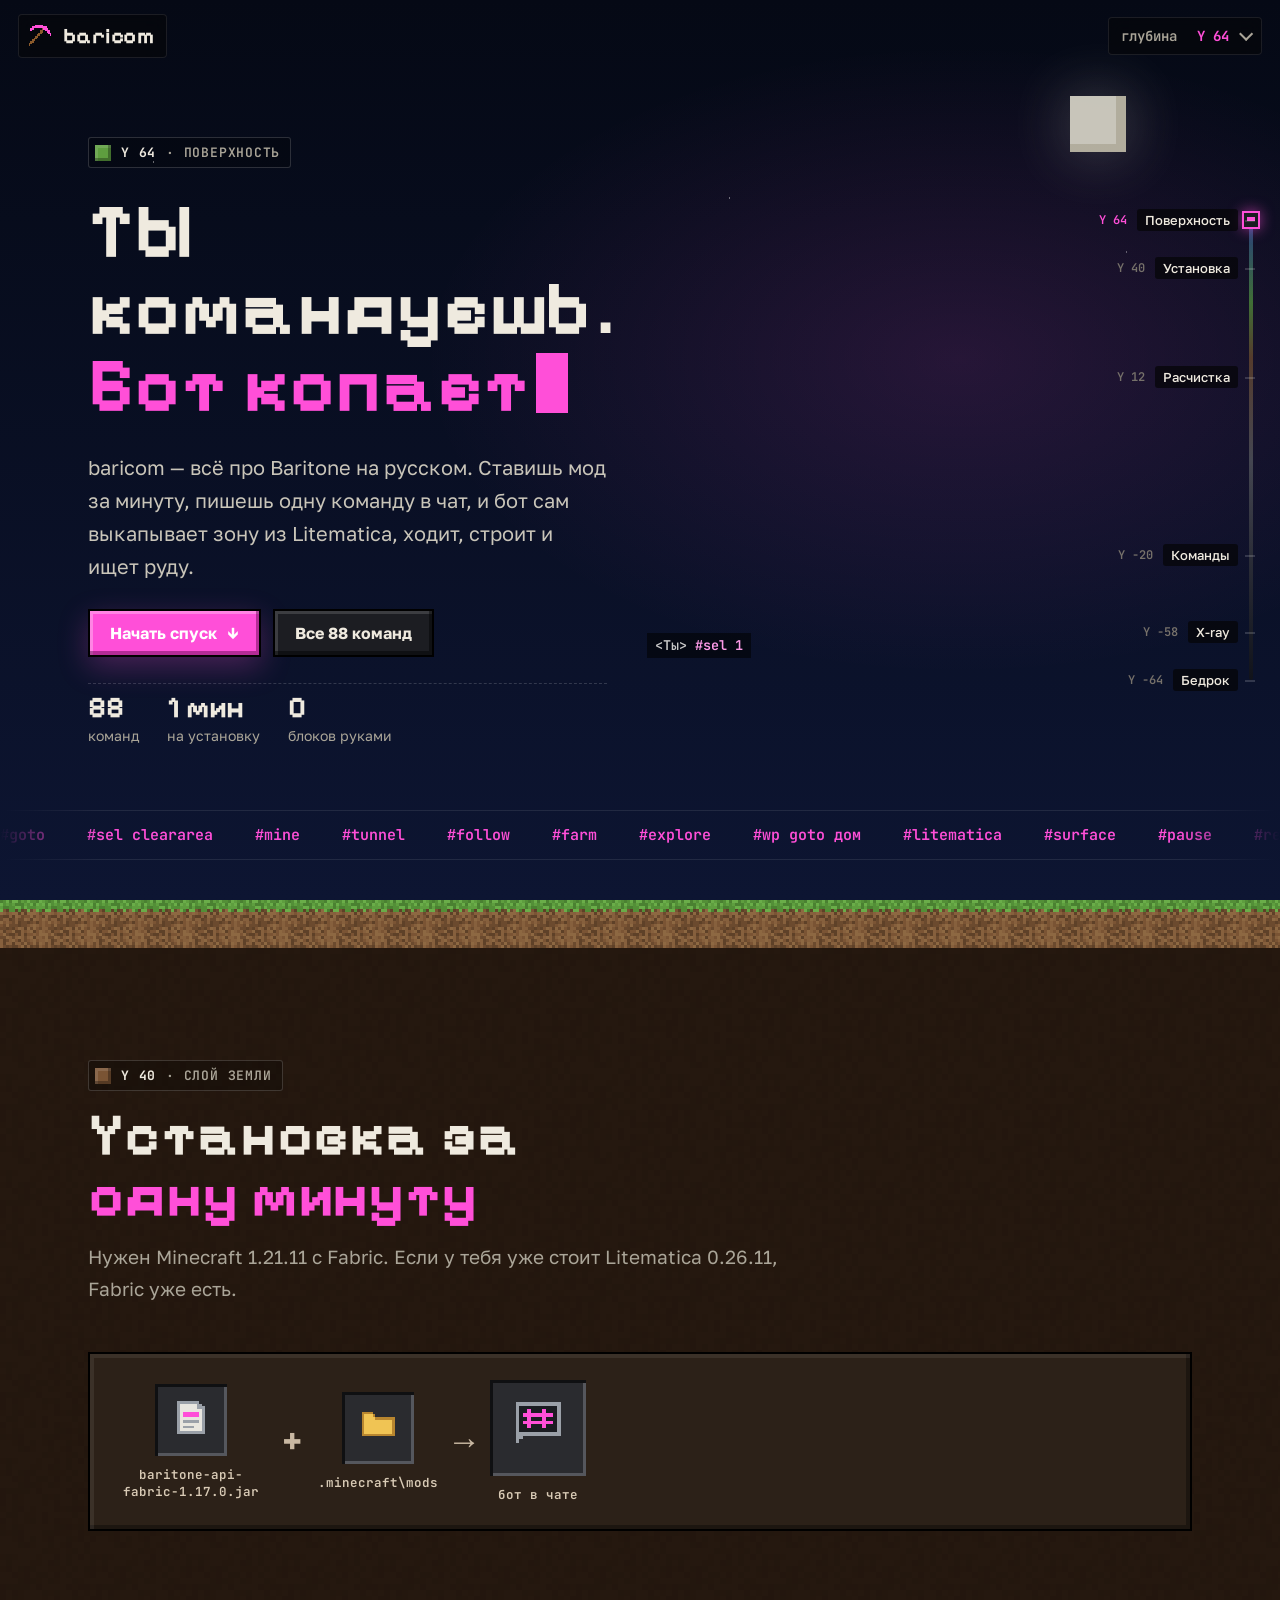
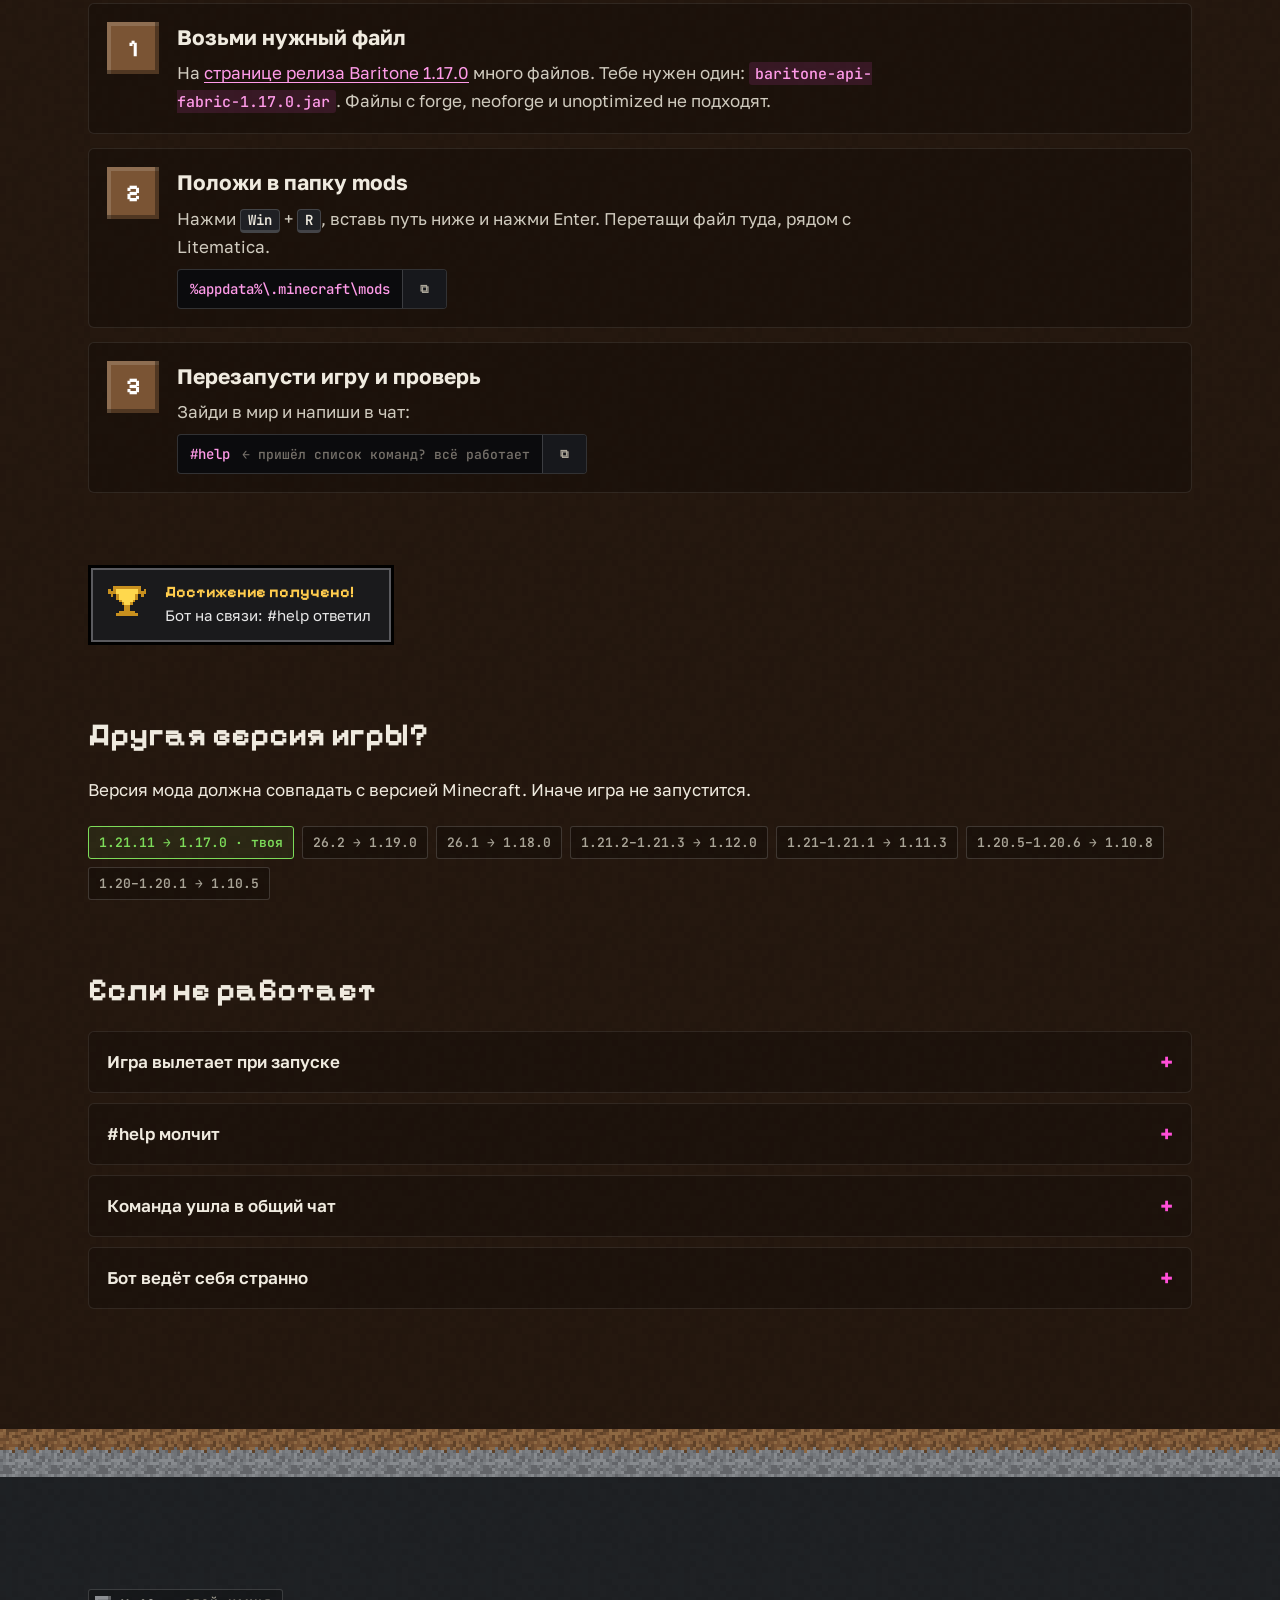
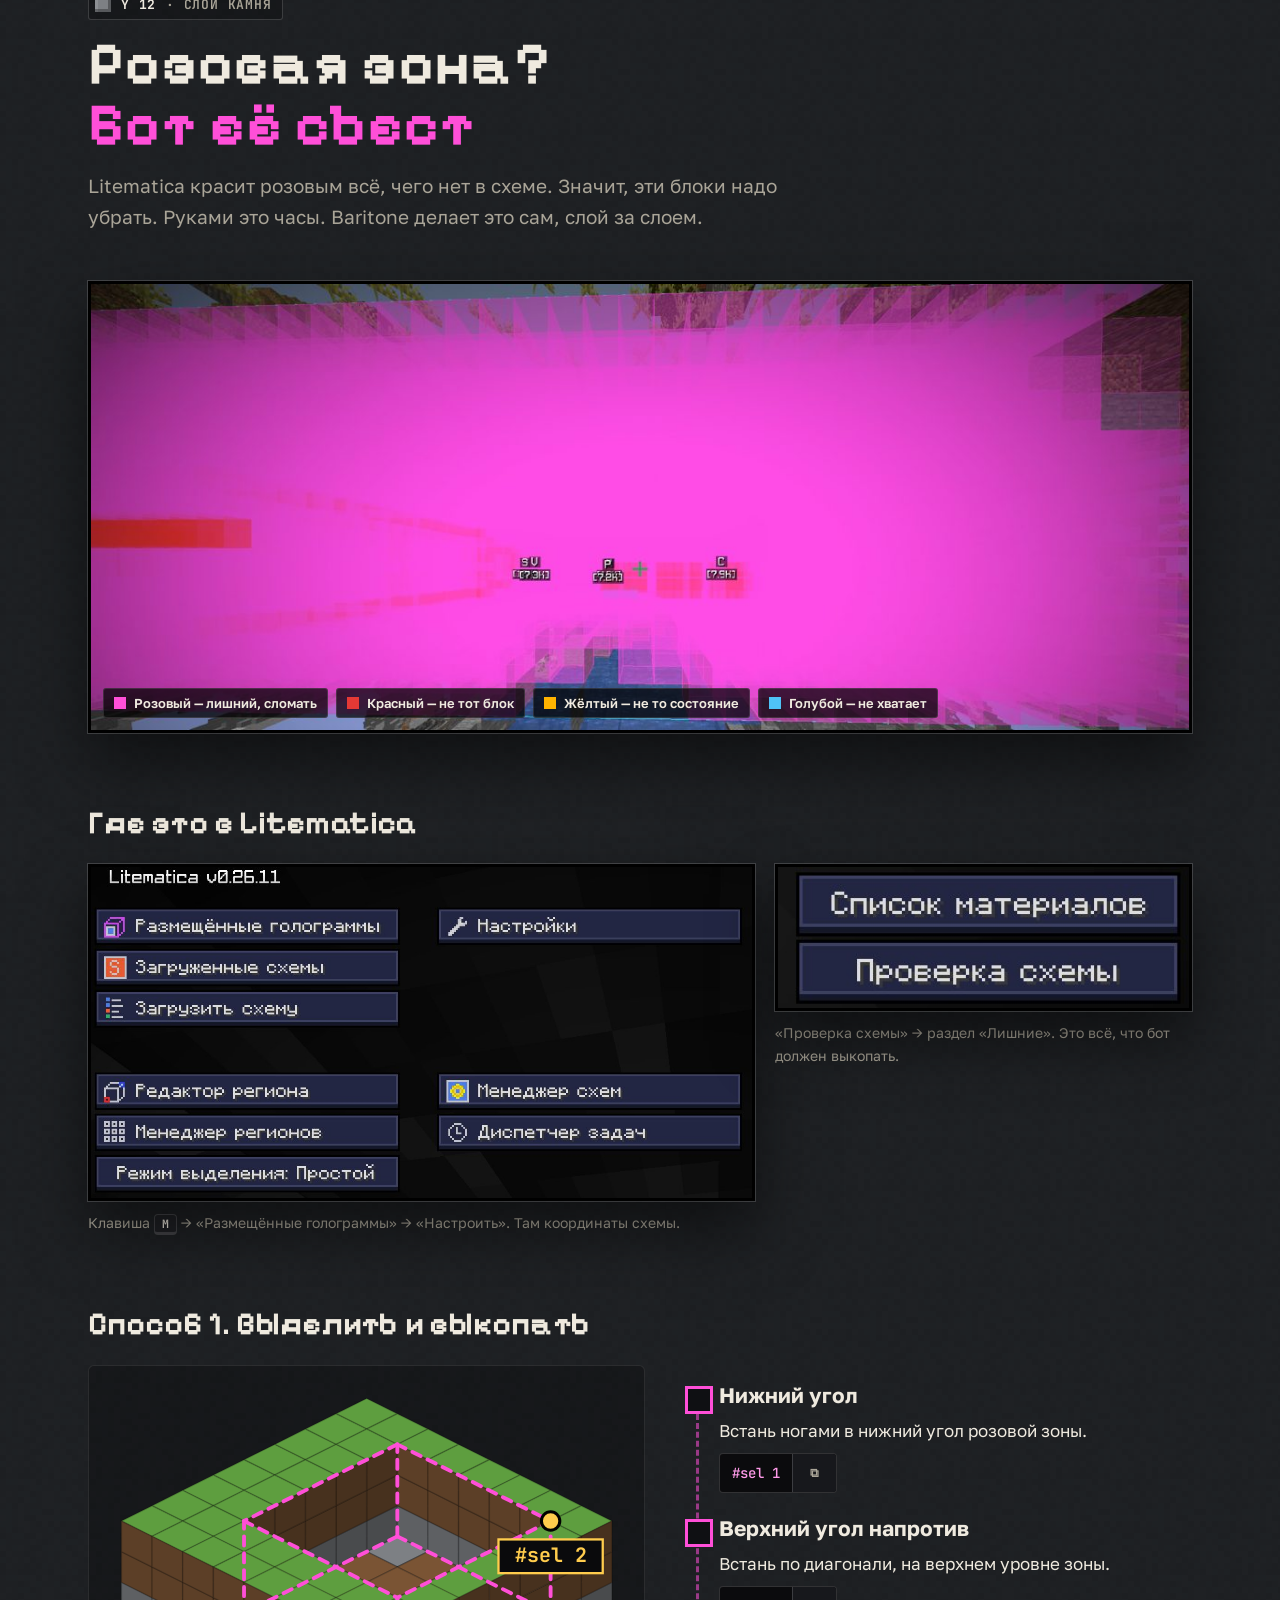
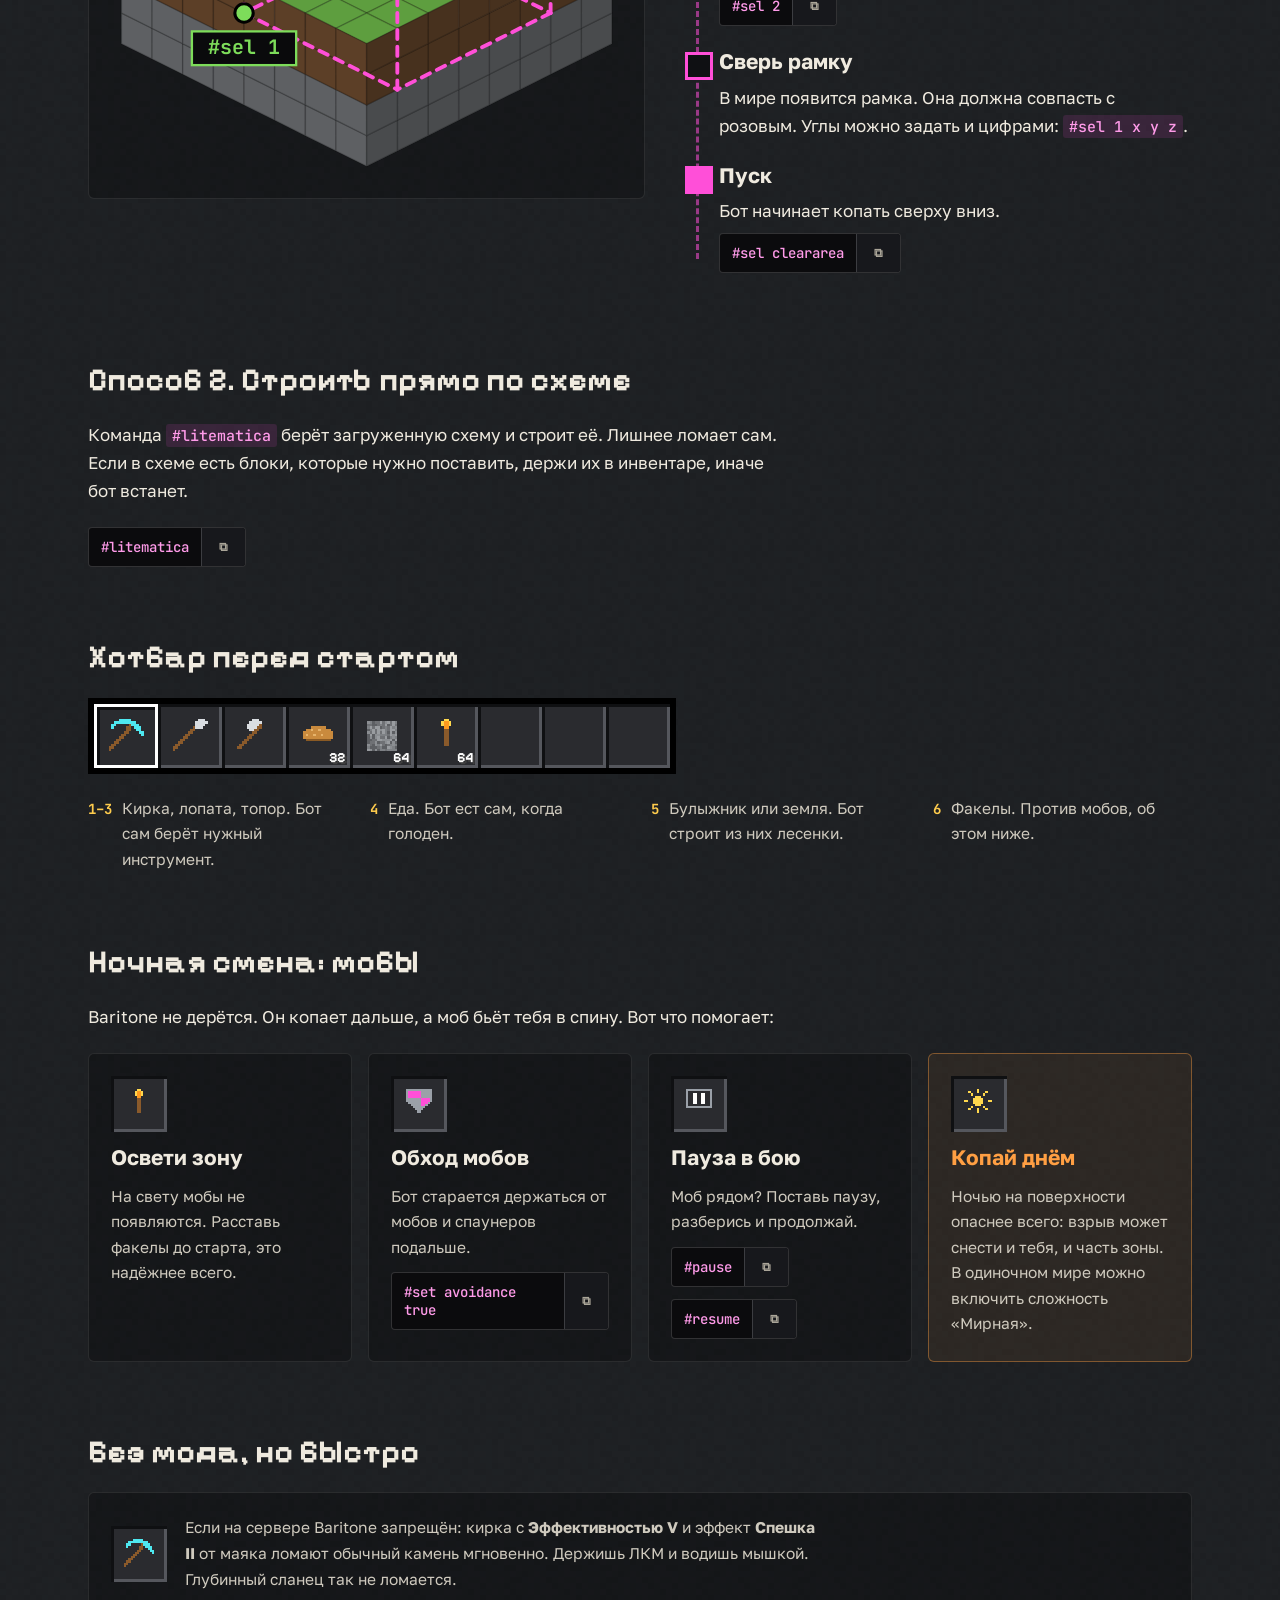
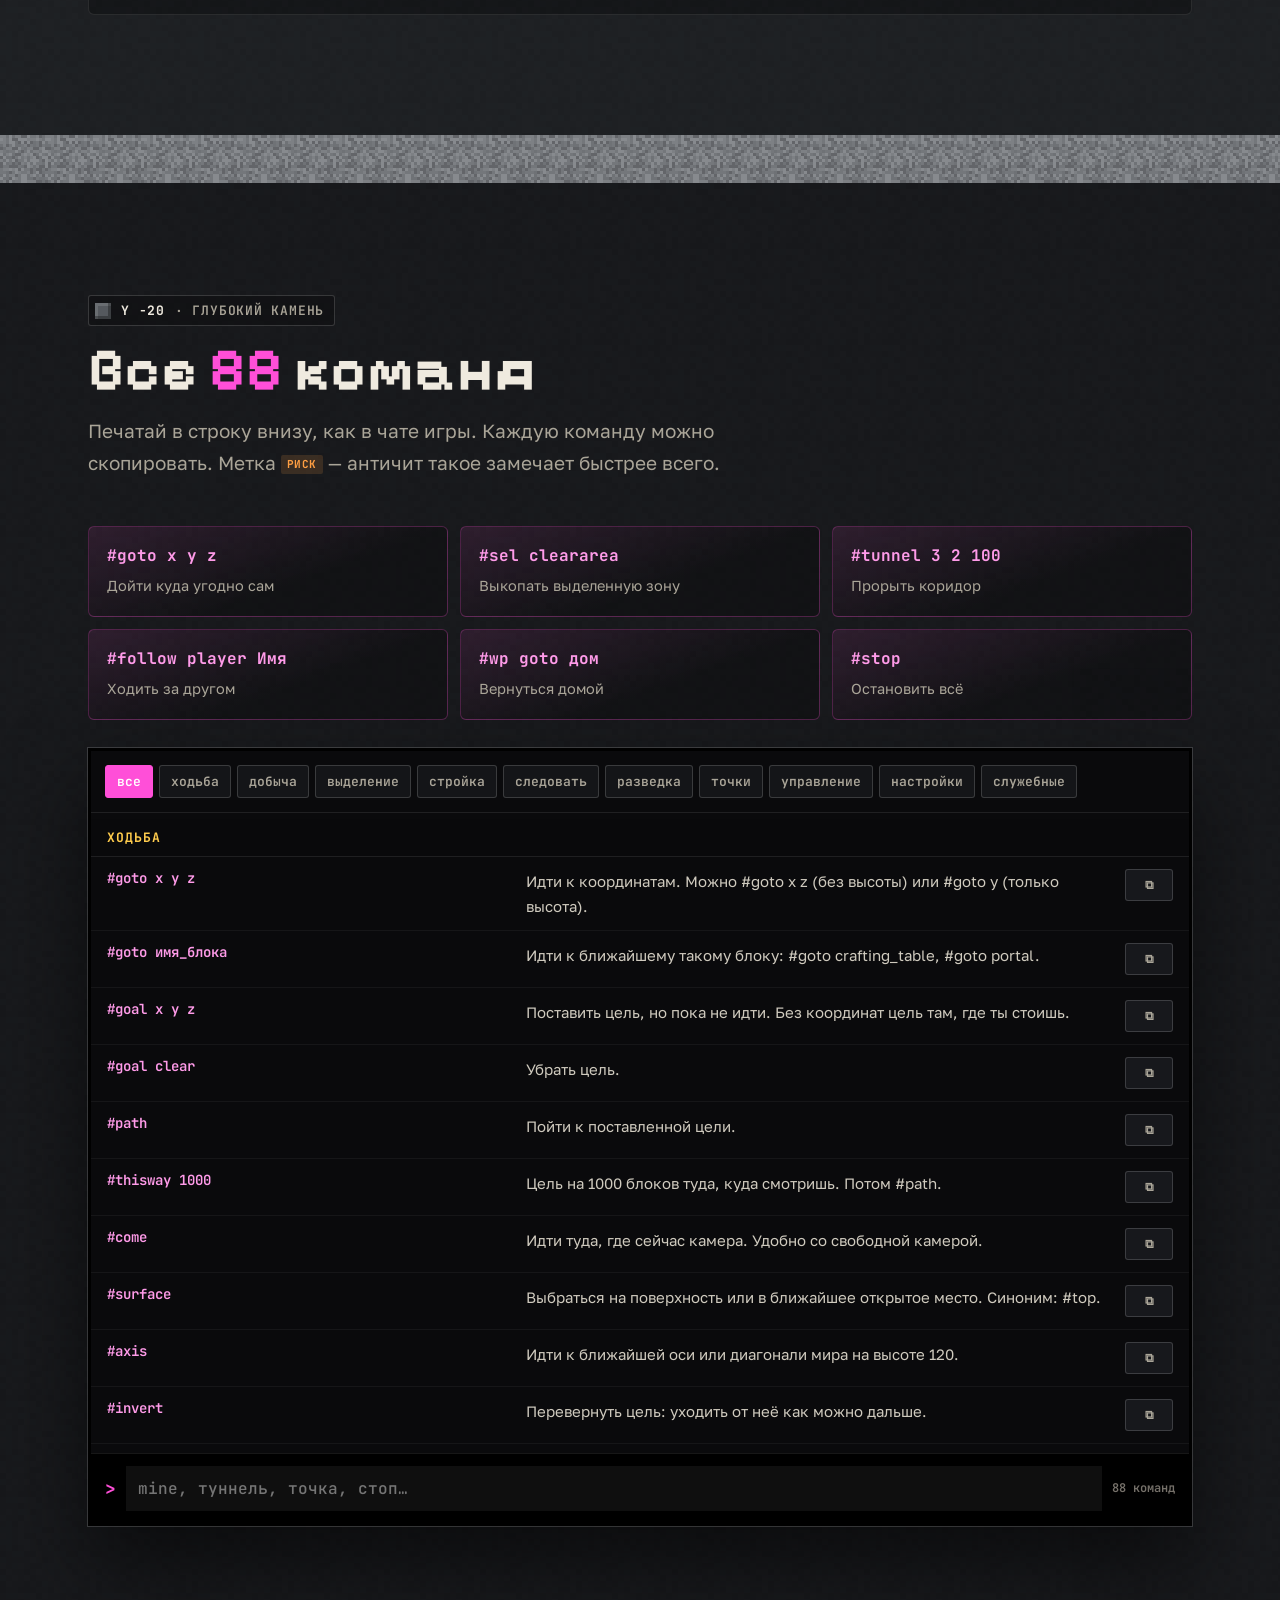
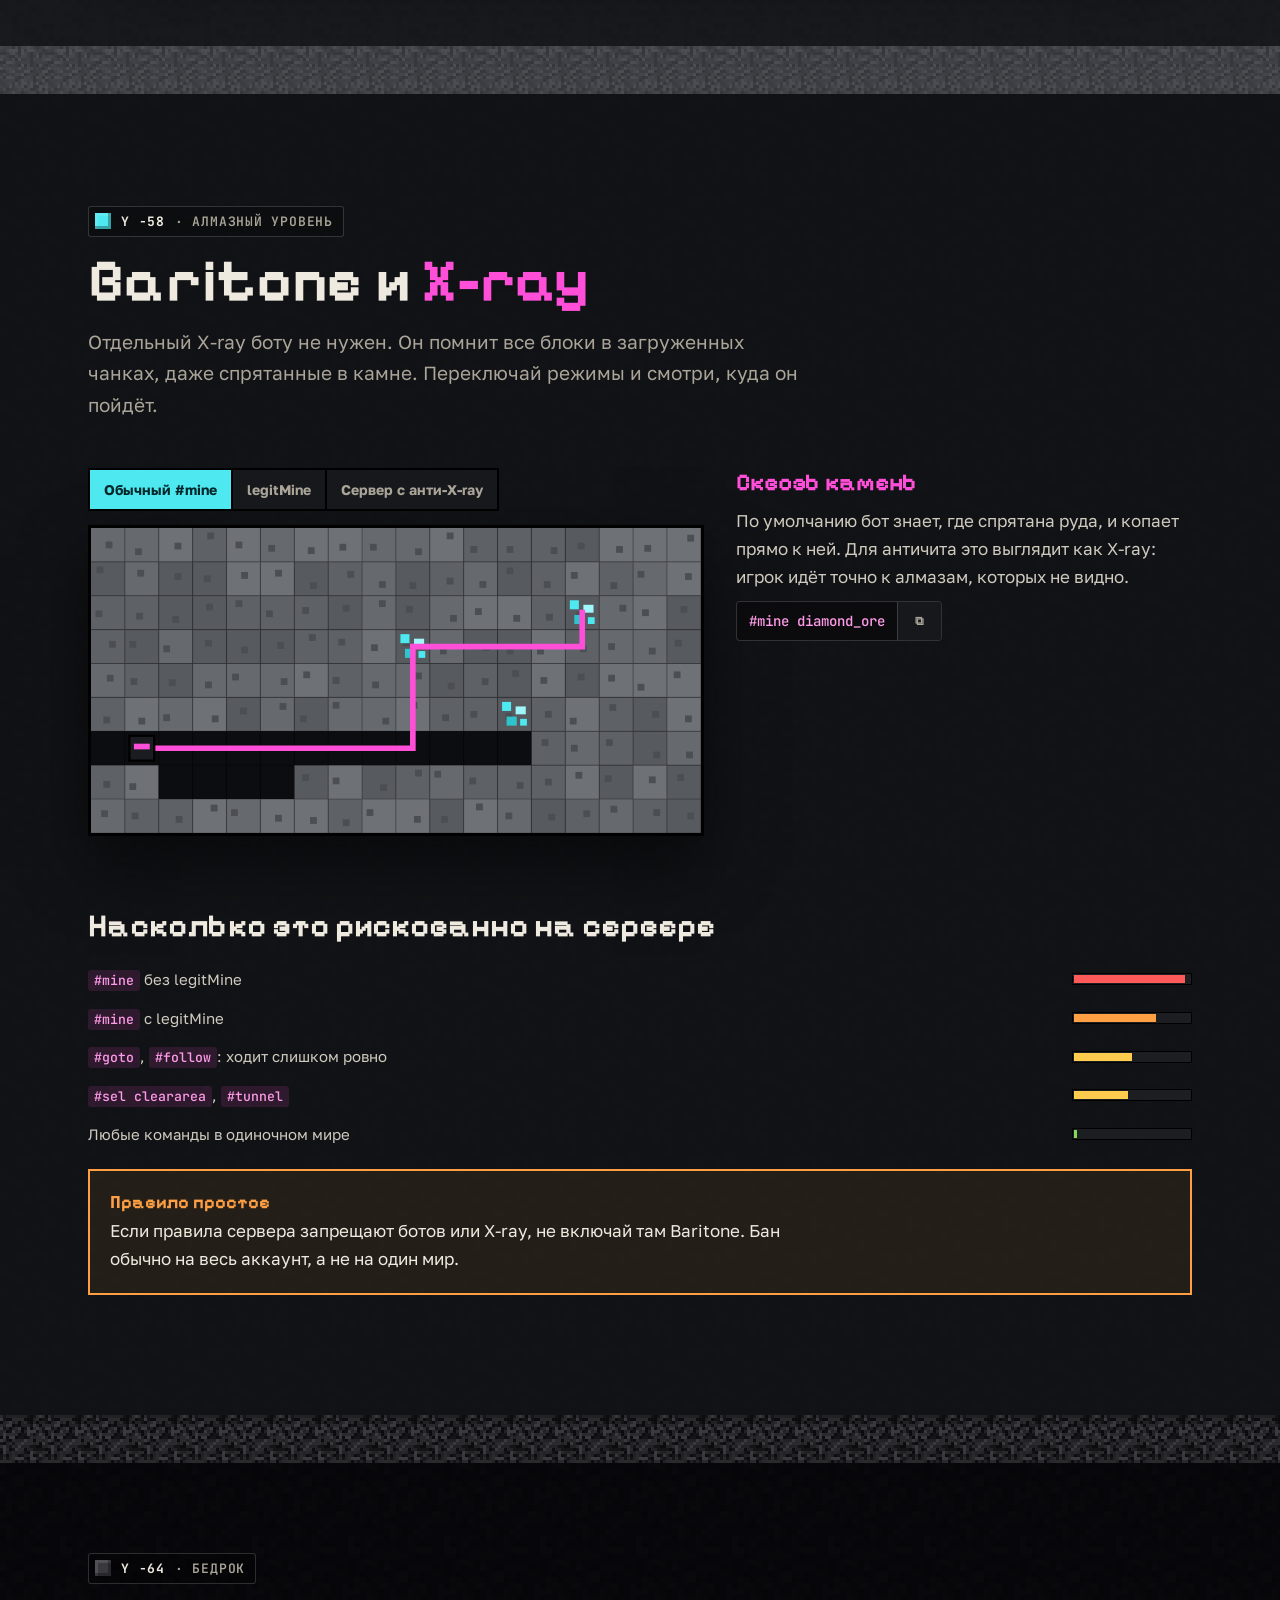
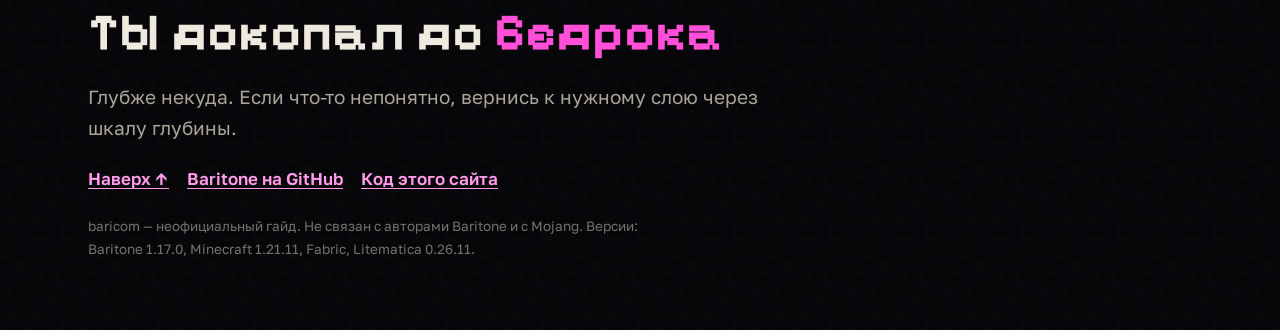
==== commit ff22a54e: "baricom v2: новый дизайн с нуля — одна страница-спуск Co-Authored-By: Claude Opus 5.5 <noreply@anthr" ====
--- a/index.html
+++ b/index.html
@@ -4,60 +4,245 @@
 <meta charset="utf-8">
 <meta name="viewport" content="width=device-width, initial-scale=1, viewport-fit=cover">
 <title>baricom — Baritone по-русски</title>
-<meta name="description" content="Гайд по Baritone на русском: установка, команды, расчистка области из Litematica.">
+<meta name="description" content="Baritone на русском: установка за минуту, расчистка зоны из Litematica, все 88 команд и правда про X-ray.">
+<meta property="og:title" content="baricom — Baritone по-русски">
+<meta property="og:description" content="Ты командуешь. Бот копает. Гайд по Baritone на русском.">
+<meta name="theme-color" content="#050915">
 <link rel="icon" href="assets/img/favicon.svg" type="image/svg+xml">
 <link rel="preconnect" href="https://fonts.googleapis.com"><link rel="preconnect" href="https://fonts.gstatic.com" crossorigin>
 <link rel="stylesheet" href="https://fonts.googleapis.com/css2?family=Golos+Text:wght@400;500;600;700&family=JetBrains+Mono:wght@500;600;700&family=Pixelify+Sans:wght@500;700&display=swap">
 <link rel="stylesheet" href="assets/style.css">
 </head>
 <body>
-<header class="nav"><div class="nav-in">
-<a class="brand" href="index.html"><svg class="" viewBox="0 0 16 16" shape-rendering="crispEdges" aria-hidden="true"><rect x="5" y="1" width="5" height="1" fill="var(--accent)"/><rect x="3" y="2" width="9" height="1" fill="var(--accent)"/><rect x="2" y="3" width="2" height="1" fill="var(--accent)"/><rect x="4" y="3" width="1" height="1" fill="var(--accent)"/><rect x="9" y="3" width="1" height="1" fill="var(--dirt)"/><rect x="10" y="3" width="3" height="1" fill="var(--accent)"/><rect x="2" y="4" width="1" height="1" fill="var(--accent)"/><rect x="8" y="4" width="2" height="1" fill="var(--dirt)"/><rect x="11" y="4" width="3" height="1" fill="var(--accent)"/><rect x="8" y="5" width="2" height="1" fill="var(--dirt)"/><rect x="12" y="5" width="2" height="1" fill="var(--accent)"/><rect x="7" y="6" width="2" height="1" fill="var(--dirt)"/><rect x="13" y="6" width="2" height="1" fill="var(--accent)"/><rect x="6" y="7" width="2" height="1" fill="var(--dirt)"/><rect x="14" y="7" width="1" height="1" fill="var(--accent)"/><rect x="5" y="8" width="2" height="1" fill="var(--dirt)"/><rect x="4" y="9" width="2" height="1" fill="var(--dirt)"/><rect x="3" y="10" width="2" height="1" fill="var(--dirt)"/><rect x="2" y="11" width="2" height="1" fill="var(--dirt)"/><rect x="1" y="12" width="2" height="1" fill="var(--dirt)"/><rect x="1" y="13" width="1" height="1" fill="var(--dirt)"/></svg>baricom</a>
-<nav aria-label="Разделы"><ul><li><a href="index.html" aria-current="page">Главная</a></li><li><a href="install.html">Установка</a></li><li><a href="clear-area.html">Расчистка</a></li><li><a href="commands.html">Команды</a></li><li><a href="xray.html">X-ray и риски</a></li></ul></nav>
+
+<header class="topbar"><div class="topbar-in">
+  <a class="brand" href="#surface" aria-label="baricom, наверх"><svg class="" viewBox="0 0 16 16" shape-rendering="crispEdges" aria-hidden="true"><rect x="5" y="1" width="5" height="1" fill="#ff4fd8"/><rect x="3" y="2" width="9" height="1" fill="#ff4fd8"/><rect x="2" y="3" width="2" height="1" fill="#ff4fd8"/><rect x="9" y="3" width="1" height="1" fill="#8a5a2b"/><rect x="10" y="3" width="3" height="1" fill="#ff4fd8"/><rect x="2" y="4" width="1" height="1" fill="#ff4fd8"/><rect x="8" y="4" width="2" height="1" fill="#8a5a2b"/><rect x="11" y="4" width="3" height="1" fill="#ff4fd8"/><rect x="8" y="5" width="2" height="1" fill="#8a5a2b"/><rect x="12" y="5" width="2" height="1" fill="#ff4fd8"/><rect x="7" y="6" width="2" height="1" fill="#8a5a2b"/><rect x="13" y="6" width="2" height="1" fill="#ff4fd8"/><rect x="6" y="7" width="2" height="1" fill="#8a5a2b"/><rect x="14" y="7" width="1" height="1" fill="#ff4fd8"/><rect x="5" y="8" width="2" height="1" fill="#8a5a2b"/><rect x="4" y="9" width="2" height="1" fill="#8a5a2b"/><rect x="3" y="10" width="2" height="1" fill="#8a5a2b"/><rect x="2" y="11" width="2" height="1" fill="#8a5a2b"/><rect x="1" y="12" width="2" height="1" fill="#8a5a2b"/><rect x="1" y="13" width="1" height="1" fill="#8a5a2b"/></svg>baricom</a>
+  <button class="ytag" type="button" id="ytag" aria-expanded="false" aria-controls="depthMenu"><span class="lbl">глубина</span><b id="yval">Y 64</b><span class="chev"></span></button>
 </div></header>
-<main class="page">
-
-<section class="hero">
-  <div class="stack-lg">
-    <div class="eyebrow">Minecraft 1.21.11 · Fabric · Baritone 1.17.0</div>
-    <h1>Пусть копает <em>бот</em>, а не ты</h1>
-    <p class="lead">Baritone — мод-бот для Minecraft. Он сам ходит, копает области, строит схемы и ищет руду. Здесь всё по-русски: как поставить, как выкопать зону из Litematica и что значит каждая команда.</p>
-    <div class="btns"><a class="btn primary" href="install.html">Установить</a><a class="btn" href="commands.html">Все команды</a></div>
-  </div>
-  <div class="art"><svg viewBox="-170 -90 350 260" role="img" aria-label="Изометрический кусок мира: выделенная область частично выкопана"><polygon points="20.0,10.0 40.0,20.0 20.0,30.0 0.0,20.0" fill="var(--stone)"/><polygon points="20.0,10.0 40.0,20.0 20.0,30.0 0.0,20.0" fill="none" stroke="#000" stroke-opacity=".12" stroke-width="1"/><polygon points="0.0,0.0 20.0,-10.0 20.0,10.0 0.0,20.0" fill="var(--stone)"/><polygon points="0.0,0.0 20.0,-10.0 20.0,10.0 0.0,20.0" fill="#000" fill-opacity="0.38"/><polygon points="0.0,0.0 20.0,-10.0 20.0,10.0 0.0,20.0" fill="none" stroke="#000" stroke-opacity=".12" stroke-width="1"/><polygon points="20.0,-10.0 40.0,0.0 40.0,20.0 20.0,10.0" fill="var(--stone)"/><polygon points="20.0,-10.0 40.0,0.0 40.0,20.0 20.0,10.0" fill="#000" fill-opacity="0.22"/><polygon points="20.0,-10.0 40.0,0.0 40.0,20.0 20.0,10.0" fill="none" stroke="#000" stroke-opacity=".12" stroke-width="1"/><polygon points="0.0,-80.0 20.0,-70.0 0.0,-60.0 -20.0,-70.0" fill="var(--grass)"/><polygon points="0.0,-80.0 20.0,-70.0 0.0,-60.0 -20.0,-70.0" fill="none" stroke="#000" stroke-opacity=".12" stroke-width="1"/><polygon points="0.0,20.0 20.0,30.0 0.0,40.0 -20.0,30.0" fill="var(--stone)"/><polygon points="0.0,20.0 20.0,30.0 0.0,40.0 -20.0,30.0" fill="none" stroke="#000" stroke-opacity=".12" stroke-width="1"/><polygon points="40.0,20.0 60.0,30.0 40.0,40.0 20.0,30.0" fill="var(--stone)"/><polygon points="40.0,20.0 60.0,30.0 40.0,40.0 20.0,30.0" fill="none" stroke="#000" stroke-opacity=".12" stroke-width="1"/><polygon points="-20.0,10.0 0.0,0.0 0.0,20.0 -20.0,30.0" fill="var(--stone)"/><polygon points="-20.0,10.0 0.0,0.0 0.0,20.0 -20.0,30.0" fill="#000" fill-opacity="0.38"/><polygon points="-20.0,10.0 0.0,0.0 0.0,20.0 -20.0,30.0" fill="none" stroke="#000" stroke-opacity=".12" stroke-width="1"/><polygon points="40.0,0.0 60.0,10.0 60.0,30.0 40.0,20.0" fill="var(--stone)"/><polygon points="40.0,0.0 60.0,10.0 60.0,30.0 40.0,20.0" fill="#000" fill-opacity="0.22"/><polygon points="40.0,0.0 60.0,10.0 60.0,30.0 40.0,20.0" fill="none" stroke="#000" stroke-opacity=".12" stroke-width="1"/><polygon points="0.0,-20.0 20.0,-30.0 20.0,-10.0 0.0,0.0" fill="var(--dirt)"/><polygon points="0.0,-20.0 20.0,-30.0 20.0,-10.0 0.0,0.0" fill="#000" fill-opacity="0.38"/><polygon points="0.0,-20.0 20.0,-30.0 20.0,-10.0 0.0,0.0" fill="none" stroke="#000" stroke-opacity=".12" stroke-width="1"/><polygon points="20.0,-30.0 40.0,-20.0 40.0,0.0 20.0,-10.0" fill="var(--dirt)"/><polygon points="20.0,-30.0 40.0,-20.0 40.0,0.0 20.0,-10.0" fill="#000" fill-opacity="0.22"/><polygon points="20.0,-30.0 40.0,-20.0 40.0,0.0 20.0,-10.0" fill="none" stroke="#000" stroke-opacity=".12" stroke-width="1"/><polygon points="-20.0,-70.0 0.0,-60.0 -20.0,-50.0 -40.0,-60.0" fill="var(--grass)"/><polygon points="-20.0,-70.0 0.0,-60.0 -20.0,-50.0 -40.0,-60.0" fill="none" stroke="#000" stroke-opacity=".12" stroke-width="1"/><polygon points="20.0,-70.0 40.0,-60.0 20.0,-50.0 0.0,-60.0" fill="var(--grass)"/><polygon points="20.0,-70.0 40.0,-60.0 20.0,-50.0 0.0,-60.0" fill="none" stroke="#000" stroke-opacity=".12" stroke-width="1"/><polygon points="-20.0,30.0 0.0,40.0 -20.0,50.0 -40.0,40.0" fill="var(--stone)"/><polygon points="-20.0,30.0 0.0,40.0 -20.0,50.0 -40.0,40.0" fill="none" stroke="#000" stroke-opacity=".12" stroke-width="1"/><polygon points="20.0,30.0 40.0,40.0 20.0,50.0 0.0,40.0" fill="var(--stone)"/><polygon points="20.0,30.0 40.0,40.0 20.0,50.0 0.0,40.0" fill="none" stroke="#000" stroke-opacity=".12" stroke-width="1"/><polygon points="60.0,30.0 80.0,40.0 60.0,50.0 40.0,40.0" fill="var(--stone)"/><polygon points="60.0,30.0 80.0,40.0 60.0,50.0 40.0,40.0" fill="none" stroke="#000" stroke-opacity=".12" stroke-width="1"/><polygon points="-40.0,20.0 -20.0,10.0 -20.0,30.0 -40.0,40.0" fill="var(--stone)"/><polygon points="-40.0,20.0 -20.0,10.0 -20.0,30.0 -40.0,40.0" fill="#000" fill-opacity="0.38"/><polygon points="-40.0,20.0 -20.0,10.0 -20.0,30.0 -40.0,40.0" fill="none" stroke="#000" stroke-opacity=".12" stroke-width="1"/><polygon points="60.0,10.0 80.0,20.0 80.0,40.0 60.0,30.0" fill="var(--stone)"/><polygon points="60.0,10.0 80.0,20.0 80.0,40.0 60.0,30.0" fill="#000" fill-opacity="0.22"/><polygon points="60.0,10.0 80.0,20.0 80.0,40.0 60.0,30.0" fill="none" stroke="#000" stroke-opacity=".12" stroke-width="1"/><polygon points="-20.0,-10.0 0.0,-20.0 0.0,0.0 -20.0,10.0" fill="var(--dirt)"/><polygon points="-20.0,-10.0 0.0,-20.0 0.0,0.0 -20.0,10.0" fill="#000" fill-opacity="0.38"/><polygon points="-20.0,-10.0 0.0,-20.0 0.0,0.0 -20.0,10.0" fill="none" stroke="#000" stroke-opacity=".12" stroke-width="1"/><polygon points="40.0,-20.0 60.0,-10.0 60.0,10.0 40.0,0.0" fill="var(--dirt)"/><polygon points="40.0,-20.0 60.0,-10.0 60.0,10.0 40.0,0.0" fill="#000" fill-opacity="0.22"/><polygon points="40.0,-20.0 60.0,-10.0 60.0,10.0 40.0,0.0" fill="none" stroke="#000" stroke-opacity=".12" stroke-width="1"/><polygon points="-40.0,-60.0 -20.0,-50.0 -40.0,-40.0 -60.0,-50.0" fill="var(--grass)"/><polygon points="-40.0,-60.0 -20.0,-50.0 -40.0,-40.0 -60.0,-50.0" fill="none" stroke="#000" stroke-opacity=".12" stroke-width="1"/><polygon points="0.0,-60.0 20.0,-50.0 0.0,-40.0 -20.0,-50.0" fill="var(--grass)"/><polygon points="0.0,-60.0 20.0,-50.0 0.0,-40.0 -20.0,-50.0" fill="none" stroke="#000" stroke-opacity=".12" stroke-width="1"/><polygon points="0.0,-40.0 20.0,-50.0 20.0,-30.0 0.0,-20.0" fill="var(--dirt)"/><polygon points="0.0,-40.0 20.0,-50.0 20.0,-30.0 0.0,-20.0" fill="#000" fill-opacity="0.38"/><polygon points="0.0,-40.0 20.0,-50.0 20.0,-30.0 0.0,-20.0" fill="none" stroke="#000" stroke-opacity=".12" stroke-width="1"/><polygon points="40.0,-60.0 60.0,-50.0 40.0,-40.0 20.0,-50.0" fill="var(--grass)"/><polygon points="40.0,-60.0 60.0,-50.0 40.0,-40.0 20.0,-50.0" fill="none" stroke="#000" stroke-opacity=".12" stroke-width="1"/><polygon points="20.0,-50.0 40.0,-40.0 40.0,-20.0 20.0,-30.0" fill="var(--dirt)"/><polygon points="20.0,-50.0 40.0,-40.0 40.0,-20.0 20.0,-30.0" fill="#000" fill-opacity="0.22"/><polygon points="20.0,-50.0 40.0,-40.0 40.0,-20.0 20.0,-30.0" fill="none" stroke="#000" stroke-opacity=".12" stroke-width="1"/><polygon points="-40.0,40.0 -20.0,50.0 -40.0,60.0 -60.0,50.0" fill="var(--stone)"/><polygon points="-40.0,40.0 -20.0,50.0 -40.0,60.0 -60.0,50.0" fill="none" stroke="#000" stroke-opacity=".12" stroke-width="1"/><polygon points="0.0,40.0 20.0,50.0 0.0,60.0 -20.0,50.0" fill="var(--stone)"/><polygon points="0.0,40.0 20.0,50.0 0.0,60.0 -20.0,50.0" fill="none" stroke="#000" stroke-opacity=".12" stroke-width="1"/><polygon points="40.0,40.0 60.0,50.0 40.0,60.0 20.0,50.0" fill="var(--stone)"/><polygon points="40.0,40.0 60.0,50.0 40.0,60.0 20.0,50.0" fill="none" stroke="#000" stroke-opacity=".12" stroke-width="1"/><polygon points="80.0,40.0 100.0,50.0 80.0,60.0 60.0,50.0" fill="var(--stone)"/><polygon points="80.0,40.0 100.0,50.0 80.0,60.0 60.0,50.0" fill="none" stroke="#000" stroke-opacity=".12" stroke-width="1"/><polygon points="-60.0,30.0 -40.0,20.0 -40.0,40.0 -60.0,50.0" fill="var(--stone)"/><polygon points="-60.0,30.0 -40.0,20.0 -40.0,40.0 -60.0,50.0" fill="#000" fill-opacity="0.38"/><polygon points="-60.0,30.0 -40.0,20.0 -40.0,40.0 -60.0,50.0" fill="none" stroke="#000" stroke-opacity=".12" stroke-width="1"/><polygon points="80.0,20.0 100.0,30.0 100.0,50.0 80.0,40.0" fill="var(--stone)"/><polygon points="80.0,20.0 100.0,30.0 100.0,50.0 80.0,40.0" fill="#000" fill-opacity="0.22"/><polygon points="80.0,20.0 100.0,30.0 100.0,50.0 80.0,40.0" fill="none" stroke="#000" stroke-opacity=".12" stroke-width="1"/><polygon points="-40.0,0.0 -20.0,-10.0 -20.0,10.0 -40.0,20.0" fill="var(--dirt)"/><polygon points="-40.0,0.0 -20.0,-10.0 -20.0,10.0 -40.0,20.0" fill="#000" fill-opacity="0.38"/><polygon points="-40.0,0.0 -20.0,-10.0 -20.0,10.0 -40.0,20.0" fill="none" stroke="#000" stroke-opacity=".12" stroke-width="1"/><polygon points="60.0,-10.0 80.0,0.0 80.0,20.0 60.0,10.0" fill="var(--dirt)"/><polygon points="60.0,-10.0 80.0,0.0 80.0,20.0 60.0,10.0" fill="#000" fill-opacity="0.22"/><polygon points="60.0,-10.0 80.0,0.0 80.0,20.0 60.0,10.0" fill="none" stroke="#000" stroke-opacity=".12" stroke-width="1"/><polygon points="-60.0,-50.0 -40.0,-40.0 -60.0,-30.0 -80.0,-40.0" fill="var(--grass)"/><polygon points="-60.0,-50.0 -40.0,-40.0 -60.0,-30.0 -80.0,-40.0" fill="none" stroke="#000" stroke-opacity=".12" stroke-width="1"/><polygon points="-20.0,-50.0 0.0,-40.0 -20.0,-30.0 -40.0,-40.0" fill="var(--grass)"/><polygon points="-20.0,-50.0 0.0,-40.0 -20.0,-30.0 -40.0,-40.0" fill="none" stroke="#000" stroke-opacity=".12" stroke-width="1"/><polygon points="-20.0,-30.0 0.0,-40.0 0.0,-20.0 -20.0,-10.0" fill="var(--dirt)"/><polygon points="-20.0,-30.0 0.0,-40.0 0.0,-20.0 -20.0,-10.0" fill="#000" fill-opacity="0.38"/><polygon points="-20.0,-30.0 0.0,-40.0 0.0,-20.0 -20.0,-10.0" fill="none" stroke="#000" stroke-opacity=".12" stroke-width="1"/><polygon points="60.0,-50.0 80.0,-40.0 60.0,-30.0 40.0,-40.0" fill="var(--grass)"/><polygon points="60.0,-50.0 80.0,-40.0 60.0,-30.0 40.0,-40.0" fill="none" stroke="#000" stroke-opacity=".12" stroke-width="1"/><polygon points="40.0,-40.0 60.0,-30.0 60.0,-10.0 40.0,-20.0" fill="var(--dirt)"/><polygon points="40.0,-40.0 60.0,-30.0 60.0,-10.0 40.0,-20.0" fill="#000" fill-opacity="0.22"/><polygon points="40.0,-40.0 60.0,-30.0 60.0,-10.0 40.0,-20.0" fill="none" stroke="#000" stroke-opacity=".12" stroke-width="1"/><polygon points="-160.0,60.0 -140.0,70.0 -140.0,90.0 -160.0,80.0" fill="var(--stone)"/><polygon points="-160.0,60.0 -140.0,70.0 -140.0,90.0 -160.0,80.0" fill="#000" fill-opacity="0.22"/><polygon points="-160.0,60.0 -140.0,70.0 -140.0,90.0 -160.0,80.0" fill="none" stroke="#000" stroke-opacity=".12" stroke-width="1"/><polygon points="-60.0,50.0 -40.0,60.0 -60.0,70.0 -80.0,60.0" fill="var(--stone)"/><polygon points="-60.0,50.0 -40.0,60.0 -60.0,70.0 -80.0,60.0" fill="none" stroke="#000" stroke-opacity=".12" stroke-width="1"/><polygon points="-20.0,50.0 0.0,60.0 -20.0,70.0 -40.0,60.0" fill="var(--stone)"/><polygon points="-20.0,50.0 0.0,60.0 -20.0,70.0 -40.0,60.0" fill="none" stroke="#000" stroke-opacity=".12" stroke-width="1"/><polygon points="20.0,50.0 40.0,60.0 20.0,70.0 0.0,60.0" fill="var(--stone)"/><polygon points="20.0,50.0 40.0,60.0 20.0,70.0 0.0,60.0" fill="none" stroke="#000" stroke-opacity=".12" stroke-width="1"/><polygon points="60.0,50.0 80.0,60.0 60.0,70.0 40.0,60.0" fill="var(--stone)"/><polygon points="60.0,50.0 80.0,60.0 60.0,70.0 40.0,60.0" fill="none" stroke="#000" stroke-opacity=".12" stroke-width="1"/><polygon points="100.0,50.0 120.0,60.0 100.0,70.0 80.0,60.0" fill="var(--stone)"/><polygon points="100.0,50.0 120.0,60.0 100.0,70.0 80.0,60.0" fill="none" stroke="#000" stroke-opacity=".12" stroke-width="1"/><polygon points="140.0,70.0 160.0,60.0 160.0,80.0 140.0,90.0" fill="var(--stone)"/><polygon points="140.0,70.0 160.0,60.0 160.0,80.0 140.0,90.0" fill="#000" fill-opacity="0.38"/><polygon points="140.0,70.0 160.0,60.0 160.0,80.0 140.0,90.0" fill="none" stroke="#000" stroke-opacity=".12" stroke-width="1"/><polygon points="-80.0,40.0 -60.0,30.0 -60.0,50.0 -80.0,60.0" fill="var(--stone)"/><polygon points="-80.0,40.0 -60.0,30.0 -60.0,50.0 -80.0,60.0" fill="#000" fill-opacity="0.38"/><polygon points="-80.0,40.0 -60.0,30.0 -60.0,50.0 -80.0,60.0" fill="none" stroke="#000" stroke-opacity=".12" stroke-width="1"/><polygon points="100.0,30.0 120.0,40.0 120.0,60.0 100.0,50.0" fill="var(--stone)"/><polygon points="100.0,30.0 120.0,40.0 120.0,60.0 100.0,50.0" fill="#000" fill-opacity="0.22"/><polygon points="100.0,30.0 120.0,40.0 120.0,60.0 100.0,50.0" fill="none" stroke="#000" stroke-opacity=".12" stroke-width="1"/><polygon points="-60.0,10.0 -40.0,0.0 -40.0,20.0 -60.0,30.0" fill="var(--dirt)"/><polygon points="-60.0,10.0 -40.0,0.0 -40.0,20.0 -60.0,30.0" fill="#000" fill-opacity="0.38"/><polygon points="-60.0,10.0 -40.0,0.0 -40.0,20.0 -60.0,30.0" fill="none" stroke="#000" stroke-opacity=".12" stroke-width="1"/><polygon points="80.0,0.0 100.0,10.0 100.0,30.0 80.0,20.0" fill="var(--dirt)"/><polygon points="80.0,0.0 100.0,10.0 100.0,30.0 80.0,20.0" fill="#000" fill-opacity="0.22"/><polygon points="80.0,0.0 100.0,10.0 100.0,30.0 80.0,20.0" fill="none" stroke="#000" stroke-opacity=".12" stroke-width="1"/><polygon points="-80.0,-40.0 -60.0,-30.0 -80.0,-20.0 -100.0,-30.0" fill="var(--grass)"/><polygon points="-80.0,-40.0 -60.0,-30.0 -80.0,-20.0 -100.0,-30.0" fill="none" stroke="#000" stroke-opacity=".12" stroke-width="1"/><polygon points="-40.0,-40.0 -20.0,-30.0 -40.0,-20.0 -60.0,-30.0" fill="var(--grass)"/><polygon points="-40.0,-40.0 -20.0,-30.0 -40.0,-20.0 -60.0,-30.0" fill="none" stroke="#000" stroke-opacity=".12" stroke-width="1"/><polygon points="-40.0,-20.0 -20.0,-30.0 -20.0,-10.0 -40.0,0.0" fill="var(--dirt)"/><polygon points="-40.0,-20.0 -20.0,-30.0 -20.0,-10.0 -40.0,0.0" fill="#000" fill-opacity="0.38"/><polygon points="-40.0,-20.0 -20.0,-30.0 -20.0,-10.0 -40.0,0.0" fill="none" stroke="#000" stroke-opacity=".12" stroke-width="1"/><polygon points="80.0,-40.0 100.0,-30.0 80.0,-20.0 60.0,-30.0" fill="var(--grass)"/><polygon points="80.0,-40.0 100.0,-30.0 80.0,-20.0 60.0,-30.0" fill="none" stroke="#000" stroke-opacity=".12" stroke-width="1"/><polygon points="60.0,-30.0 80.0,-20.0 80.0,0.0 60.0,-10.0" fill="var(--dirt)"/><polygon points="60.0,-30.0 80.0,-20.0 80.0,0.0 60.0,-10.0" fill="#000" fill-opacity="0.22"/><polygon points="60.0,-30.0 80.0,-20.0 80.0,0.0 60.0,-10.0" fill="none" stroke="#000" stroke-opacity=".12" stroke-width="1"/><polygon points="-140.0,70.0 -120.0,80.0 -120.0,100.0 -140.0,90.0" fill="var(--stone)"/><polygon points="-140.0,70.0 -120.0,80.0 -120.0,100.0 -140.0,90.0" fill="#000" fill-opacity="0.22"/><polygon points="-140.0,70.0 -120.0,80.0 -120.0,100.0 -140.0,90.0" fill="none" stroke="#000" stroke-opacity=".12" stroke-width="1"/><polygon points="-40.0,60.0 -20.0,70.0 -40.0,80.0 -60.0,70.0" fill="var(--stone)"/><polygon points="-40.0,60.0 -20.0,70.0 -40.0,80.0 -60.0,70.0" fill="none" stroke="#000" stroke-opacity=".12" stroke-width="1"/><polygon points="0.0,60.0 20.0,70.0 0.0,80.0 -20.0,70.0" fill="var(--stone)"/><polygon points="0.0,60.0 20.0,70.0 0.0,80.0 -20.0,70.0" fill="none" stroke="#000" stroke-opacity=".12" stroke-width="1"/><polygon points="40.0,60.0 60.0,70.0 40.0,80.0 20.0,70.0" fill="var(--stone)"/><polygon points="40.0,60.0 60.0,70.0 40.0,80.0 20.0,70.0" fill="none" stroke="#000" stroke-opacity=".12" stroke-width="1"/><polygon points="80.0,60.0 100.0,70.0 80.0,80.0 60.0,70.0" fill="var(--stone)"/><polygon points="80.0,60.0 100.0,70.0 80.0,80.0 60.0,70.0" fill="none" stroke="#000" stroke-opacity=".12" stroke-width="1"/><polygon points="120.0,80.0 140.0,70.0 140.0,90.0 120.0,100.0" fill="var(--stone)"/><polygon points="120.0,80.0 140.0,70.0 140.0,90.0 120.0,100.0" fill="#000" fill-opacity="0.38"/><polygon points="120.0,80.0 140.0,70.0 140.0,90.0 120.0,100.0" fill="none" stroke="#000" stroke-opacity=".12" stroke-width="1"/><polygon points="-160.0,40.0 -140.0,50.0 -140.0,70.0 -160.0,60.0" fill="var(--stone)"/><polygon points="-160.0,40.0 -140.0,50.0 -140.0,70.0 -160.0,60.0" fill="#000" fill-opacity="0.22"/><polygon points="-160.0,40.0 -140.0,50.0 -140.0,70.0 -160.0,60.0" fill="none" stroke="#000" stroke-opacity=".12" stroke-width="1"/><polygon points="140.0,50.0 160.0,40.0 160.0,60.0 140.0,70.0" fill="var(--stone)"/><polygon points="140.0,50.0 160.0,40.0 160.0,60.0 140.0,70.0" fill="#000" fill-opacity="0.38"/><polygon points="140.0,50.0 160.0,40.0 160.0,60.0 140.0,70.0" fill="none" stroke="#000" stroke-opacity=".12" stroke-width="1"/><polygon points="-80.0,20.0 -60.0,10.0 -60.0,30.0 -80.0,40.0" fill="var(--dirt)"/><polygon points="-80.0,20.0 -60.0,10.0 -60.0,30.0 -80.0,40.0" fill="#000" fill-opacity="0.38"/><polygon points="-80.0,20.0 -60.0,10.0 -60.0,30.0 -80.0,40.0" fill="none" stroke="#000" stroke-opacity=".12" stroke-width="1"/><polygon points="100.0,10.0 120.0,20.0 120.0,40.0 100.0,30.0" fill="var(--dirt)"/><polygon points="100.0,10.0 120.0,20.0 120.0,40.0 100.0,30.0" fill="#000" fill-opacity="0.22"/><polygon points="100.0,10.0 120.0,20.0 120.0,40.0 100.0,30.0" fill="none" stroke="#000" stroke-opacity=".12" stroke-width="1"/><polygon points="-100.0,-30.0 -80.0,-20.0 -100.0,-10.0 -120.0,-20.0" fill="var(--grass)"/><polygon points="-100.0,-30.0 -80.0,-20.0 -100.0,-10.0 -120.0,-20.0" fill="none" stroke="#000" stroke-opacity=".12" stroke-width="1"/><polygon points="-60.0,-30.0 -40.0,-20.0 -60.0,-10.0 -80.0,-20.0" fill="var(--grass)"/><polygon points="-60.0,-30.0 -40.0,-20.0 -60.0,-10.0 -80.0,-20.0" fill="none" stroke="#000" stroke-opacity=".12" stroke-width="1"/><polygon points="-60.0,-10.0 -40.0,-20.0 -40.0,0.0 -60.0,10.0" fill="var(--dirt)"/><polygon points="-60.0,-10.0 -40.0,-20.0 -40.0,0.0 -60.0,10.0" fill="#000" fill-opacity="0.38"/><polygon points="-60.0,-10.0 -40.0,-20.0 -40.0,0.0 -60.0,10.0" fill="none" stroke="#000" stroke-opacity=".12" stroke-width="1"/><polygon points="100.0,-30.0 120.0,-20.0 100.0,-10.0 80.0,-20.0" fill="var(--grass)"/><polygon points="100.0,-30.0 120.0,-20.0 100.0,-10.0 80.0,-20.0" fill="none" stroke="#000" stroke-opacity=".12" stroke-width="1"/><polygon points="80.0,-20.0 100.0,-10.0 100.0,10.0 80.0,0.0" fill="var(--dirt)"/><polygon points="80.0,-20.0 100.0,-10.0 100.0,10.0 80.0,0.0" fill="#000" fill-opacity="0.22"/><polygon points="80.0,-20.0 100.0,-10.0 100.0,10.0 80.0,0.0" fill="none" stroke="#000" stroke-opacity=".12" stroke-width="1"/><polygon points="-120.0,80.0 -100.0,90.0 -100.0,110.0 -120.0,100.0" fill="var(--stone)"/><polygon points="-120.0,80.0 -100.0,90.0 -100.0,110.0 -120.0,100.0" fill="#000" fill-opacity="0.22"/><polygon points="-120.0,80.0 -100.0,90.0 -100.0,110.0 -120.0,100.0" fill="none" stroke="#000" stroke-opacity=".12" stroke-width="1"/><polygon points="100.0,90.0 120.0,80.0 120.0,100.0 100.0,110.0" fill="var(--stone)"/><polygon points="100.0,90.0 120.0,80.0 120.0,100.0 100.0,110.0" fill="#000" fill-opacity="0.38"/><polygon points="100.0,90.0 120.0,80.0 120.0,100.0 100.0,110.0" fill="none" stroke="#000" stroke-opacity=".12" stroke-width="1"/><polygon points="-140.0,50.0 -120.0,60.0 -120.0,80.0 -140.0,70.0" fill="var(--stone)"/><polygon points="-140.0,50.0 -120.0,60.0 -120.0,80.0 -140.0,70.0" fill="#000" fill-opacity="0.22"/><polygon points="-140.0,50.0 -120.0,60.0 -120.0,80.0 -140.0,70.0" fill="none" stroke="#000" stroke-opacity=".12" stroke-width="1"/><polygon points="120.0,60.0 140.0,50.0 140.0,70.0 120.0,80.0" fill="var(--stone)"/><polygon points="120.0,60.0 140.0,50.0 140.0,70.0 120.0,80.0" fill="#000" fill-opacity="0.38"/><polygon points="120.0,60.0 140.0,50.0 140.0,70.0 120.0,80.0" fill="none" stroke="#000" stroke-opacity=".12" stroke-width="1"/><polygon points="-160.0,20.0 -140.0,30.0 -140.0,50.0 -160.0,40.0" fill="var(--dirt)"/><polygon points="-160.0,20.0 -140.0,30.0 -140.0,50.0 -160.0,40.0" fill="#000" fill-opacity="0.22"/><polygon points="-160.0,20.0 -140.0,30.0 -140.0,50.0 -160.0,40.0" fill="none" stroke="#000" stroke-opacity=".12" stroke-width="1"/><polygon points="140.0,30.0 160.0,20.0 160.0,40.0 140.0,50.0" fill="var(--dirt)"/><polygon points="140.0,30.0 160.0,20.0 160.0,40.0 140.0,50.0" fill="#000" fill-opacity="0.38"/><polygon points="140.0,30.0 160.0,20.0 160.0,40.0 140.0,50.0" fill="none" stroke="#000" stroke-opacity=".12" stroke-width="1"/><polygon points="-120.0,-20.0 -100.0,-10.0 -120.0,0.0 -140.0,-10.0" fill="var(--grass)"/><polygon points="-120.0,-20.0 -100.0,-10.0 -120.0,0.0 -140.0,-10.0" fill="none" stroke="#000" stroke-opacity=".12" stroke-width="1"/><polygon points="-80.0,-20.0 -60.0,-10.0 -80.0,0.0 -100.0,-10.0" fill="var(--grass)"/><polygon points="-80.0,-20.0 -60.0,-10.0 -80.0,0.0 -100.0,-10.0" fill="none" stroke="#000" stroke-opacity=".12" stroke-width="1"/><polygon points="-80.0,0.0 -60.0,-10.0 -60.0,10.0 -80.0,20.0" fill="var(--dirt)"/><polygon points="-80.0,0.0 -60.0,-10.0 -60.0,10.0 -80.0,20.0" fill="#000" fill-opacity="0.38"/><polygon points="-80.0,0.0 -60.0,-10.0 -60.0,10.0 -80.0,20.0" fill="none" stroke="#000" stroke-opacity=".12" stroke-width="1"/><polygon points="120.0,-20.0 140.0,-10.0 120.0,0.0 100.0,-10.0" fill="var(--grass)"/><polygon points="120.0,-20.0 140.0,-10.0 120.0,0.0 100.0,-10.0" fill="none" stroke="#000" stroke-opacity=".12" stroke-width="1"/><polygon points="100.0,-10.0 120.0,0.0 120.0,20.0 100.0,10.0" fill="var(--dirt)"/><polygon points="100.0,-10.0 120.0,0.0 120.0,20.0 100.0,10.0" fill="#000" fill-opacity="0.22"/><polygon points="100.0,-10.0 120.0,0.0 120.0,20.0 100.0,10.0" fill="none" stroke="#000" stroke-opacity=".12" stroke-width="1"/><polygon points="-100.0,90.0 -80.0,100.0 -80.0,120.0 -100.0,110.0" fill="var(--stone)"/><polygon points="-100.0,90.0 -80.0,100.0 -80.0,120.0 -100.0,110.0" fill="#000" fill-opacity="0.22"/><polygon points="-100.0,90.0 -80.0,100.0 -80.0,120.0 -100.0,110.0" fill="none" stroke="#000" stroke-opacity=".12" stroke-width="1"/><polygon points="80.0,100.0 100.0,90.0 100.0,110.0 80.0,120.0" fill="var(--stone)"/><polygon points="80.0,100.0 100.0,90.0 100.0,110.0 80.0,120.0" fill="#000" fill-opacity="0.38"/><polygon points="80.0,100.0 100.0,90.0 100.0,110.0 80.0,120.0" fill="none" stroke="#000" stroke-opacity=".12" stroke-width="1"/><polygon points="-120.0,60.0 -100.0,70.0 -100.0,90.0 -120.0,80.0" fill="var(--stone)"/><polygon points="-120.0,60.0 -100.0,70.0 -100.0,90.0 -120.0,80.0" fill="#000" fill-opacity="0.22"/><polygon points="-120.0,60.0 -100.0,70.0 -100.0,90.0 -120.0,80.0" fill="none" stroke="#000" stroke-opacity=".12" stroke-width="1"/><polygon points="100.0,70.0 120.0,60.0 120.0,80.0 100.0,90.0" fill="var(--stone)"/><polygon points="100.0,70.0 120.0,60.0 120.0,80.0 100.0,90.0" fill="#000" fill-opacity="0.38"/><polygon points="100.0,70.0 120.0,60.0 120.0,80.0 100.0,90.0" fill="none" stroke="#000" stroke-opacity=".12" stroke-width="1"/><polygon points="-140.0,30.0 -120.0,40.0 -120.0,60.0 -140.0,50.0" fill="var(--dirt)"/><polygon points="-140.0,30.0 -120.0,40.0 -120.0,60.0 -140.0,50.0" fill="#000" fill-opacity="0.22"/><polygon points="-140.0,30.0 -120.0,40.0 -120.0,60.0 -140.0,50.0" fill="none" stroke="#000" stroke-opacity=".12" stroke-width="1"/><polygon points="120.0,40.0 140.0,30.0 140.0,50.0 120.0,60.0" fill="var(--dirt)"/><polygon points="120.0,40.0 140.0,30.0 140.0,50.0 120.0,60.0" fill="#000" fill-opacity="0.38"/><polygon points="120.0,40.0 140.0,30.0 140.0,50.0 120.0,60.0" fill="none" stroke="#000" stroke-opacity=".12" stroke-width="1"/><polygon points="-140.0,-10.0 -120.0,0.0 -140.0,10.0 -160.0,0.0" fill="var(--grass)"/><polygon points="-140.0,-10.0 -120.0,0.0 -140.0,10.0 -160.0,0.0" fill="none" stroke="#000" stroke-opacity=".12" stroke-width="1"/><polygon points="-160.0,0.0 -140.0,10.0 -140.0,30.0 -160.0,20.0" fill="var(--dirt)"/><polygon points="-160.0,0.0 -140.0,10.0 -140.0,30.0 -160.0,20.0" fill="#000" fill-opacity="0.22"/><polygon points="-160.0,0.0 -140.0,10.0 -140.0,30.0 -160.0,20.0" fill="none" stroke="#000" stroke-opacity=".12" stroke-width="1"/><polygon points="-100.0,-10.0 -80.0,0.0 -100.0,10.0 -120.0,0.0" fill="var(--grass)"/><polygon points="-100.0,-10.0 -80.0,0.0 -100.0,10.0 -120.0,0.0" fill="none" stroke="#000" stroke-opacity=".12" stroke-width="1"/><polygon points="140.0,-10.0 160.0,0.0 140.0,10.0 120.0,0.0" fill="var(--grass)"/><polygon points="140.0,-10.0 160.0,0.0 140.0,10.0 120.0,0.0" fill="none" stroke="#000" stroke-opacity=".12" stroke-width="1"/><polygon points="140.0,10.0 160.0,0.0 160.0,20.0 140.0,30.0" fill="var(--dirt)"/><polygon points="140.0,10.0 160.0,0.0 160.0,20.0 140.0,30.0" fill="#000" fill-opacity="0.38"/><polygon points="140.0,10.0 160.0,0.0 160.0,20.0 140.0,30.0" fill="none" stroke="#000" stroke-opacity=".12" stroke-width="1"/><polygon points="-80.0,100.0 -60.0,110.0 -60.0,130.0 -80.0,120.0" fill="var(--stone)"/><polygon points="-80.0,100.0 -60.0,110.0 -60.0,130.0 -80.0,120.0" fill="#000" fill-opacity="0.22"/><polygon points="-80.0,100.0 -60.0,110.0 -60.0,130.0 -80.0,120.0" fill="none" stroke="#000" stroke-opacity=".12" stroke-width="1"/><polygon points="60.0,110.0 80.0,100.0 80.0,120.0 60.0,130.0" fill="var(--stone)"/><polygon points="60.0,110.0 80.0,100.0 80.0,120.0 60.0,130.0" fill="#000" fill-opacity="0.38"/><polygon points="60.0,110.0 80.0,100.0 80.0,120.0 60.0,130.0" fill="none" stroke="#000" stroke-opacity=".12" stroke-width="1"/><polygon points="-100.0,70.0 -80.0,80.0 -80.0,100.0 -100.0,90.0" fill="var(--stone)"/><polygon points="-100.0,70.0 -80.0,80.0 -80.0,100.0 -100.0,90.0" fill="#000" fill-opacity="0.22"/><polygon points="-100.0,70.0 -80.0,80.0 -80.0,100.0 -100.0,90.0" fill="none" stroke="#000" stroke-opacity=".12" stroke-width="1"/><polygon points="80.0,80.0 100.0,70.0 100.0,90.0 80.0,100.0" fill="var(--stone)"/><polygon points="80.0,80.0 100.0,70.0 100.0,90.0 80.0,100.0" fill="#000" fill-opacity="0.38"/><polygon points="80.0,80.0 100.0,70.0 100.0,90.0 80.0,100.0" fill="none" stroke="#000" stroke-opacity=".12" stroke-width="1"/><polygon points="-120.0,40.0 -100.0,50.0 -100.0,70.0 -120.0,60.0" fill="var(--dirt)"/><polygon points="-120.0,40.0 -100.0,50.0 -100.0,70.0 -120.0,60.0" fill="#000" fill-opacity="0.22"/><polygon points="-120.0,40.0 -100.0,50.0 -100.0,70.0 -120.0,60.0" fill="none" stroke="#000" stroke-opacity=".12" stroke-width="1"/><polygon points="-20.0,30.0 0.0,40.0 -20.0,50.0 -40.0,40.0" fill="var(--dirt)"/><polygon points="-20.0,30.0 0.0,40.0 -20.0,50.0 -40.0,40.0" fill="none" stroke="#000" stroke-opacity=".12" stroke-width="1"/><polygon points="20.0,30.0 40.0,40.0 20.0,50.0 0.0,40.0" fill="var(--dirt)"/><polygon points="20.0,30.0 40.0,40.0 20.0,50.0 0.0,40.0" fill="none" stroke="#000" stroke-opacity=".12" stroke-width="1"/><polygon points="60.0,30.0 80.0,40.0 60.0,50.0 40.0,40.0" fill="var(--dirt)"/><polygon points="60.0,30.0 80.0,40.0 60.0,50.0 40.0,40.0" fill="none" stroke="#000" stroke-opacity=".12" stroke-width="1"/><polygon points="100.0,50.0 120.0,40.0 120.0,60.0 100.0,70.0" fill="var(--dirt)"/><polygon points="100.0,50.0 120.0,40.0 120.0,60.0 100.0,70.0" fill="#000" fill-opacity="0.38"/><polygon points="100.0,50.0 120.0,40.0 120.0,60.0 100.0,70.0" fill="none" stroke="#000" stroke-opacity=".12" stroke-width="1"/><polygon points="-120.0,0.0 -100.0,10.0 -120.0,20.0 -140.0,10.0" fill="var(--grass)"/><polygon points="-120.0,0.0 -100.0,10.0 -120.0,20.0 -140.0,10.0" fill="none" stroke="#000" stroke-opacity=".12" stroke-width="1"/><polygon points="-140.0,10.0 -120.0,20.0 -120.0,40.0 -140.0,30.0" fill="var(--dirt)"/><polygon points="-140.0,10.0 -120.0,20.0 -120.0,40.0 -140.0,30.0" fill="#000" fill-opacity="0.22"/><polygon points="-140.0,10.0 -120.0,20.0 -120.0,40.0 -140.0,30.0" fill="none" stroke="#000" stroke-opacity=".12" stroke-width="1"/><polygon points="-80.0,0.0 -60.0,10.0 -80.0,20.0 -100.0,10.0" fill="var(--grass)"/><polygon points="-80.0,0.0 -60.0,10.0 -80.0,20.0 -100.0,10.0" fill="none" stroke="#000" stroke-opacity=".12" stroke-width="1"/><polygon points="120.0,0.0 140.0,10.0 120.0,20.0 100.0,10.0" fill="var(--grass)"/><polygon points="120.0,0.0 140.0,10.0 120.0,20.0 100.0,10.0" fill="none" stroke="#000" stroke-opacity=".12" stroke-width="1"/><polygon points="120.0,20.0 140.0,10.0 140.0,30.0 120.0,40.0" fill="var(--dirt)"/><polygon points="120.0,20.0 140.0,10.0 140.0,30.0 120.0,40.0" fill="#000" fill-opacity="0.38"/><polygon points="120.0,20.0 140.0,10.0 140.0,30.0 120.0,40.0" fill="none" stroke="#000" stroke-opacity=".12" stroke-width="1"/><polygon points="-60.0,110.0 -40.0,120.0 -40.0,140.0 -60.0,130.0" fill="var(--stone)"/><polygon points="-60.0,110.0 -40.0,120.0 -40.0,140.0 -60.0,130.0" fill="#000" fill-opacity="0.22"/><polygon points="-60.0,110.0 -40.0,120.0 -40.0,140.0 -60.0,130.0" fill="none" stroke="#000" stroke-opacity=".12" stroke-width="1"/><polygon points="40.0,120.0 60.0,110.0 60.0,130.0 40.0,140.0" fill="var(--stone)"/><polygon points="40.0,120.0 60.0,110.0 60.0,130.0 40.0,140.0" fill="#000" fill-opacity="0.38"/><polygon points="40.0,120.0 60.0,110.0 60.0,130.0 40.0,140.0" fill="none" stroke="#000" stroke-opacity=".12" stroke-width="1"/><polygon points="-80.0,80.0 -60.0,90.0 -60.0,110.0 -80.0,100.0" fill="var(--stone)"/><polygon points="-80.0,80.0 -60.0,90.0 -60.0,110.0 -80.0,100.0" fill="#000" fill-opacity="0.22"/><polygon points="-80.0,80.0 -60.0,90.0 -60.0,110.0 -80.0,100.0" fill="none" stroke="#000" stroke-opacity=".12" stroke-width="1"/><polygon points="60.0,90.0 80.0,80.0 80.0,100.0 60.0,110.0" fill="var(--stone)"/><polygon points="60.0,90.0 80.0,80.0 80.0,100.0 60.0,110.0" fill="#000" fill-opacity="0.38"/><polygon points="60.0,90.0 80.0,80.0 80.0,100.0 60.0,110.0" fill="none" stroke="#000" stroke-opacity=".12" stroke-width="1"/><polygon points="-100.0,50.0 -80.0,60.0 -80.0,80.0 -100.0,70.0" fill="var(--dirt)"/><polygon points="-100.0,50.0 -80.0,60.0 -80.0,80.0 -100.0,70.0" fill="#000" fill-opacity="0.22"/><polygon points="-100.0,50.0 -80.0,60.0 -80.0,80.0 -100.0,70.0" fill="none" stroke="#000" stroke-opacity=".12" stroke-width="1"/><polygon points="0.0,40.0 20.0,50.0 0.0,60.0 -20.0,50.0" fill="var(--dirt)"/><polygon points="0.0,40.0 20.0,50.0 0.0,60.0 -20.0,50.0" fill="none" stroke="#000" stroke-opacity=".12" stroke-width="1"/><polygon points="40.0,40.0 60.0,50.0 40.0,60.0 20.0,50.0" fill="var(--dirt)"/><polygon points="40.0,40.0 60.0,50.0 40.0,60.0 20.0,50.0" fill="none" stroke="#000" stroke-opacity=".12" stroke-width="1"/><polygon points="80.0,60.0 100.0,50.0 100.0,70.0 80.0,80.0" fill="var(--dirt)"/><polygon points="80.0,60.0 100.0,50.0 100.0,70.0 80.0,80.0" fill="#000" fill-opacity="0.38"/><polygon points="80.0,60.0 100.0,50.0 100.0,70.0 80.0,80.0" fill="none" stroke="#000" stroke-opacity=".12" stroke-width="1"/><polygon points="-100.0,10.0 -80.0,20.0 -100.0,30.0 -120.0,20.0" fill="var(--grass)"/><polygon points="-100.0,10.0 -80.0,20.0 -100.0,30.0 -120.0,20.0" fill="none" stroke="#000" stroke-opacity=".12" stroke-width="1"/><polygon points="-120.0,20.0 -100.0,30.0 -100.0,50.0 -120.0,40.0" fill="var(--dirt)"/><polygon points="-120.0,20.0 -100.0,30.0 -100.0,50.0 -120.0,40.0" fill="#000" fill-opacity="0.22"/><polygon points="-120.0,20.0 -100.0,30.0 -100.0,50.0 -120.0,40.0" fill="none" stroke="#000" stroke-opacity=".12" stroke-width="1"/><polygon points="-60.0,10.0 -40.0,20.0 -60.0,30.0 -80.0,20.0" fill="var(--grass)"/><polygon points="-60.0,10.0 -40.0,20.0 -60.0,30.0 -80.0,20.0" fill="none" stroke="#000" stroke-opacity=".12" stroke-width="1"/><polygon points="100.0,10.0 120.0,20.0 100.0,30.0 80.0,20.0" fill="var(--grass)"/><polygon points="100.0,10.0 120.0,20.0 100.0,30.0 80.0,20.0" fill="none" stroke="#000" stroke-opacity=".12" stroke-width="1"/><polygon points="100.0,30.0 120.0,20.0 120.0,40.0 100.0,50.0" fill="var(--dirt)"/><polygon points="100.0,30.0 120.0,20.0 120.0,40.0 100.0,50.0" fill="#000" fill-opacity="0.38"/><polygon points="100.0,30.0 120.0,20.0 120.0,40.0 100.0,50.0" fill="none" stroke="#000" stroke-opacity=".12" stroke-width="1"/><polygon points="-40.0,120.0 -20.0,130.0 -20.0,150.0 -40.0,140.0" fill="var(--stone)"/><polygon points="-40.0,120.0 -20.0,130.0 -20.0,150.0 -40.0,140.0" fill="#000" fill-opacity="0.22"/><polygon points="-40.0,120.0 -20.0,130.0 -20.0,150.0 -40.0,140.0" fill="none" stroke="#000" stroke-opacity=".12" stroke-width="1"/><polygon points="20.0,130.0 40.0,120.0 40.0,140.0 20.0,150.0" fill="var(--stone)"/><polygon points="20.0,130.0 40.0,120.0 40.0,140.0 20.0,150.0" fill="#000" fill-opacity="0.38"/><polygon points="20.0,130.0 40.0,120.0 40.0,140.0 20.0,150.0" fill="none" stroke="#000" stroke-opacity=".12" stroke-width="1"/><polygon points="-60.0,90.0 -40.0,100.0 -40.0,120.0 -60.0,110.0" fill="var(--stone)"/><polygon points="-60.0,90.0 -40.0,100.0 -40.0,120.0 -60.0,110.0" fill="#000" fill-opacity="0.22"/><polygon points="-60.0,90.0 -40.0,100.0 -40.0,120.0 -60.0,110.0" fill="none" stroke="#000" stroke-opacity=".12" stroke-width="1"/><polygon points="40.0,100.0 60.0,90.0 60.0,110.0 40.0,120.0" fill="var(--stone)"/><polygon points="40.0,100.0 60.0,90.0 60.0,110.0 40.0,120.0" fill="#000" fill-opacity="0.38"/><polygon points="40.0,100.0 60.0,90.0 60.0,110.0 40.0,120.0" fill="none" stroke="#000" stroke-opacity=".12" stroke-width="1"/><polygon points="-80.0,60.0 -60.0,70.0 -60.0,90.0 -80.0,80.0" fill="var(--dirt)"/><polygon points="-80.0,60.0 -60.0,70.0 -60.0,90.0 -80.0,80.0" fill="#000" fill-opacity="0.22"/><polygon points="-80.0,60.0 -60.0,70.0 -60.0,90.0 -80.0,80.0" fill="none" stroke="#000" stroke-opacity=".12" stroke-width="1"/><polygon points="20.0,50.0 40.0,60.0 20.0,70.0 0.0,60.0" fill="var(--dirt)"/><polygon points="20.0,50.0 40.0,60.0 20.0,70.0 0.0,60.0" fill="none" stroke="#000" stroke-opacity=".12" stroke-width="1"/><polygon points="60.0,70.0 80.0,60.0 80.0,80.0 60.0,90.0" fill="var(--dirt)"/><polygon points="60.0,70.0 80.0,60.0 80.0,80.0 60.0,90.0" fill="#000" fill-opacity="0.38"/><polygon points="60.0,70.0 80.0,60.0 80.0,80.0 60.0,90.0" fill="none" stroke="#000" stroke-opacity=".12" stroke-width="1"/><polygon points="-80.0,20.0 -60.0,30.0 -80.0,40.0 -100.0,30.0" fill="var(--grass)"/><polygon points="-80.0,20.0 -60.0,30.0 -80.0,40.0 -100.0,30.0" fill="none" stroke="#000" stroke-opacity=".12" stroke-width="1"/><polygon points="-100.0,30.0 -80.0,40.0 -80.0,60.0 -100.0,50.0" fill="var(--dirt)"/><polygon points="-100.0,30.0 -80.0,40.0 -80.0,60.0 -100.0,50.0" fill="#000" fill-opacity="0.22"/><polygon points="-100.0,30.0 -80.0,40.0 -80.0,60.0 -100.0,50.0" fill="none" stroke="#000" stroke-opacity=".12" stroke-width="1"/><polygon points="-40.0,20.0 -20.0,30.0 -40.0,40.0 -60.0,30.0" fill="var(--grass)"/><polygon points="-40.0,20.0 -20.0,30.0 -40.0,40.0 -60.0,30.0" fill="none" stroke="#000" stroke-opacity=".12" stroke-width="1"/><polygon points="80.0,20.0 100.0,30.0 80.0,40.0 60.0,30.0" fill="var(--grass)"/><polygon points="80.0,20.0 100.0,30.0 80.0,40.0 60.0,30.0" fill="none" stroke="#000" stroke-opacity=".12" stroke-width="1"/><polygon points="80.0,40.0 100.0,30.0 100.0,50.0 80.0,60.0" fill="var(--dirt)"/><polygon points="80.0,40.0 100.0,30.0 100.0,50.0 80.0,60.0" fill="#000" fill-opacity="0.38"/><polygon points="80.0,40.0 100.0,30.0 100.0,50.0 80.0,60.0" fill="none" stroke="#000" stroke-opacity=".12" stroke-width="1"/><polygon points="-20.0,130.0 0.0,140.0 0.0,160.0 -20.0,150.0" fill="var(--stone)"/><polygon points="-20.0,130.0 0.0,140.0 0.0,160.0 -20.0,150.0" fill="#000" fill-opacity="0.22"/><polygon points="-20.0,130.0 0.0,140.0 0.0,160.0 -20.0,150.0" fill="none" stroke="#000" stroke-opacity=".12" stroke-width="1"/><polygon points="0.0,140.0 20.0,130.0 20.0,150.0 0.0,160.0" fill="var(--stone)"/><polygon points="0.0,140.0 20.0,130.0 20.0,150.0 0.0,160.0" fill="#000" fill-opacity="0.38"/><polygon points="0.0,140.0 20.0,130.0 20.0,150.0 0.0,160.0" fill="none" stroke="#000" stroke-opacity=".12" stroke-width="1"/><polygon points="-40.0,100.0 -20.0,110.0 -20.0,130.0 -40.0,120.0" fill="var(--stone)"/><polygon points="-40.0,100.0 -20.0,110.0 -20.0,130.0 -40.0,120.0" fill="#000" fill-opacity="0.22"/><polygon points="-40.0,100.0 -20.0,110.0 -20.0,130.0 -40.0,120.0" fill="none" stroke="#000" stroke-opacity=".12" stroke-width="1"/><polygon points="20.0,110.0 40.0,100.0 40.0,120.0 20.0,130.0" fill="var(--stone)"/><polygon points="20.0,110.0 40.0,100.0 40.0,120.0 20.0,130.0" fill="#000" fill-opacity="0.38"/><polygon points="20.0,110.0 40.0,100.0 40.0,120.0 20.0,130.0" fill="none" stroke="#000" stroke-opacity=".12" stroke-width="1"/><polygon points="-60.0,70.0 -40.0,80.0 -40.0,100.0 -60.0,90.0" fill="var(--dirt)"/><polygon points="-60.0,70.0 -40.0,80.0 -40.0,100.0 -60.0,90.0" fill="#000" fill-opacity="0.22"/><polygon points="-60.0,70.0 -40.0,80.0 -40.0,100.0 -60.0,90.0" fill="none" stroke="#000" stroke-opacity=".12" stroke-width="1"/><polygon points="40.0,80.0 60.0,70.0 60.0,90.0 40.0,100.0" fill="var(--dirt)"/><polygon points="40.0,80.0 60.0,70.0 60.0,90.0 40.0,100.0" fill="#000" fill-opacity="0.38"/><polygon points="40.0,80.0 60.0,70.0 60.0,90.0 40.0,100.0" fill="none" stroke="#000" stroke-opacity=".12" stroke-width="1"/><polygon points="-60.0,30.0 -40.0,40.0 -60.0,50.0 -80.0,40.0" fill="var(--grass)"/><polygon points="-60.0,30.0 -40.0,40.0 -60.0,50.0 -80.0,40.0" fill="none" stroke="#000" stroke-opacity=".12" stroke-width="1"/><polygon points="-80.0,40.0 -60.0,50.0 -60.0,70.0 -80.0,60.0" fill="var(--dirt)"/><polygon points="-80.0,40.0 -60.0,50.0 -60.0,70.0 -80.0,60.0" fill="#000" fill-opacity="0.22"/><polygon points="-80.0,40.0 -60.0,50.0 -60.0,70.0 -80.0,60.0" fill="none" stroke="#000" stroke-opacity=".12" stroke-width="1"/><polygon points="-20.0,30.0 0.0,40.0 -20.0,50.0 -40.0,40.0" fill="var(--grass)"/><polygon points="-20.0,30.0 0.0,40.0 -20.0,50.0 -40.0,40.0" fill="none" stroke="#000" stroke-opacity=".12" stroke-width="1"/><polygon points="60.0,30.0 80.0,40.0 60.0,50.0 40.0,40.0" fill="var(--grass)"/><polygon points="60.0,30.0 80.0,40.0 60.0,50.0 40.0,40.0" fill="none" stroke="#000" stroke-opacity=".12" stroke-width="1"/><polygon points="60.0,50.0 80.0,40.0 80.0,60.0 60.0,70.0" fill="var(--dirt)"/><polygon points="60.0,50.0 80.0,40.0 80.0,60.0 60.0,70.0" fill="#000" fill-opacity="0.38"/><polygon points="60.0,50.0 80.0,40.0 80.0,60.0 60.0,70.0" fill="none" stroke="#000" stroke-opacity=".12" stroke-width="1"/><polygon points="-20.0,110.0 0.0,120.0 0.0,140.0 -20.0,130.0" fill="var(--stone)"/><polygon points="-20.0,110.0 0.0,120.0 0.0,140.0 -20.0,130.0" fill="#000" fill-opacity="0.22"/><polygon points="-20.0,110.0 0.0,120.0 0.0,140.0 -20.0,130.0" fill="none" stroke="#000" stroke-opacity=".12" stroke-width="1"/><polygon points="0.0,120.0 20.0,110.0 20.0,130.0 0.0,140.0" fill="var(--stone)"/><polygon points="0.0,120.0 20.0,110.0 20.0,130.0 0.0,140.0" fill="#000" fill-opacity="0.38"/><polygon points="0.0,120.0 20.0,110.0 20.0,130.0 0.0,140.0" fill="none" stroke="#000" stroke-opacity=".12" stroke-width="1"/><polygon points="-40.0,80.0 -20.0,90.0 -20.0,110.0 -40.0,100.0" fill="var(--dirt)"/><polygon points="-40.0,80.0 -20.0,90.0 -20.0,110.0 -40.0,100.0" fill="#000" fill-opacity="0.22"/><polygon points="-40.0,80.0 -20.0,90.0 -20.0,110.0 -40.0,100.0" fill="none" stroke="#000" stroke-opacity=".12" stroke-width="1"/><polygon points="20.0,90.0 40.0,80.0 40.0,100.0 20.0,110.0" fill="var(--dirt)"/><polygon points="20.0,90.0 40.0,80.0 40.0,100.0 20.0,110.0" fill="#000" fill-opacity="0.38"/><polygon points="20.0,90.0 40.0,80.0 40.0,100.0 20.0,110.0" fill="none" stroke="#000" stroke-opacity=".12" stroke-width="1"/><polygon points="-40.0,40.0 -20.0,50.0 -40.0,60.0 -60.0,50.0" fill="var(--grass)"/><polygon points="-40.0,40.0 -20.0,50.0 -40.0,60.0 -60.0,50.0" fill="none" stroke="#000" stroke-opacity=".12" stroke-width="1"/><polygon points="-60.0,50.0 -40.0,60.0 -40.0,80.0 -60.0,70.0" fill="var(--dirt)"/><polygon points="-60.0,50.0 -40.0,60.0 -40.0,80.0 -60.0,70.0" fill="#000" fill-opacity="0.22"/><polygon points="-60.0,50.0 -40.0,60.0 -40.0,80.0 -60.0,70.0" fill="none" stroke="#000" stroke-opacity=".12" stroke-width="1"/><polygon points="0.0,40.0 20.0,50.0 0.0,60.0 -20.0,50.0" fill="var(--grass)"/><polygon points="0.0,40.0 20.0,50.0 0.0,60.0 -20.0,50.0" fill="none" stroke="#000" stroke-opacity=".12" stroke-width="1"/><polygon points="40.0,40.0 60.0,50.0 40.0,60.0 20.0,50.0" fill="var(--grass)"/><polygon points="40.0,40.0 60.0,50.0 40.0,60.0 20.0,50.0" fill="none" stroke="#000" stroke-opacity=".12" stroke-width="1"/><polygon points="40.0,60.0 60.0,50.0 60.0,70.0 40.0,80.0" fill="var(--dirt)"/><polygon points="40.0,60.0 60.0,50.0 60.0,70.0 40.0,80.0" fill="#000" fill-opacity="0.38"/><polygon points="40.0,60.0 60.0,50.0 60.0,70.0 40.0,80.0" fill="none" stroke="#000" stroke-opacity=".12" stroke-width="1"/><polygon points="-20.0,90.0 0.0,100.0 0.0,120.0 -20.0,110.0" fill="var(--dirt)"/><polygon points="-20.0,90.0 0.0,100.0 0.0,120.0 -20.0,110.0" fill="#000" fill-opacity="0.22"/><polygon points="-20.0,90.0 0.0,100.0 0.0,120.0 -20.0,110.0" fill="none" stroke="#000" stroke-opacity=".12" stroke-width="1"/><polygon points="0.0,100.0 20.0,90.0 20.0,110.0 0.0,120.0" fill="var(--dirt)"/><polygon points="0.0,100.0 20.0,90.0 20.0,110.0 0.0,120.0" fill="#000" fill-opacity="0.38"/><polygon points="0.0,100.0 20.0,90.0 20.0,110.0 0.0,120.0" fill="none" stroke="#000" stroke-opacity=".12" stroke-width="1"/><polygon points="-20.0,50.0 0.0,60.0 -20.0,70.0 -40.0,60.0" fill="var(--grass)"/><polygon points="-20.0,50.0 0.0,60.0 -20.0,70.0 -40.0,60.0" fill="none" stroke="#000" stroke-opacity=".12" stroke-width="1"/><polygon points="-40.0,60.0 -20.0,70.0 -20.0,90.0 -40.0,80.0" fill="var(--dirt)"/><polygon points="-40.0,60.0 -20.0,70.0 -20.0,90.0 -40.0,80.0" fill="#000" fill-opacity="0.22"/><polygon points="-40.0,60.0 -20.0,70.0 -20.0,90.0 -40.0,80.0" fill="none" stroke="#000" stroke-opacity=".12" stroke-width="1"/><polygon points="20.0,50.0 40.0,60.0 20.0,70.0 0.0,60.0" fill="var(--grass)"/><polygon points="20.0,50.0 40.0,60.0 20.0,70.0 0.0,60.0" fill="none" stroke="#000" stroke-opacity=".12" stroke-width="1"/><polygon points="20.0,70.0 40.0,60.0 40.0,80.0 20.0,90.0" fill="var(--dirt)"/><polygon points="20.0,70.0 40.0,60.0 40.0,80.0 20.0,90.0" fill="#000" fill-opacity="0.38"/><polygon points="20.0,70.0 40.0,60.0 40.0,80.0 20.0,90.0" fill="none" stroke="#000" stroke-opacity=".12" stroke-width="1"/><polygon points="0.0,60.0 20.0,70.0 0.0,80.0 -20.0,70.0" fill="var(--grass)"/><polygon points="0.0,60.0 20.0,70.0 0.0,80.0 -20.0,70.0" fill="none" stroke="#000" stroke-opacity=".12" stroke-width="1"/><polygon points="-20.0,70.0 0.0,80.0 0.0,100.0 -20.0,90.0" fill="var(--dirt)"/><polygon points="-20.0,70.0 0.0,80.0 0.0,100.0 -20.0,90.0" fill="#000" fill-opacity="0.22"/><polygon points="-20.0,70.0 0.0,80.0 0.0,100.0 -20.0,90.0" fill="none" stroke="#000" stroke-opacity=".12" stroke-width="1"/><polygon points="0.0,80.0 20.0,70.0 20.0,90.0 0.0,100.0" fill="var(--dirt)"/><polygon points="0.0,80.0 20.0,70.0 20.0,90.0 0.0,100.0" fill="#000" fill-opacity="0.38"/><polygon points="0.0,80.0 20.0,70.0 20.0,90.0 0.0,100.0" fill="none" stroke="#000" stroke-opacity=".12" stroke-width="1"/><g stroke="var(--accent)" stroke-width="2.5" stroke-dasharray="6 5" stroke-linecap="round"><line x1="20.0" y1="10.0" x2="20.0" y2="-50.0"/><line x1="20.0" y1="10.0" x2="-80.0" y2="60.0"/><line x1="20.0" y1="10.0" x2="120.0" y2="60.0"/><line x1="20.0" y1="-50.0" x2="-80.0" y2="0.0"/><line x1="20.0" y1="-50.0" x2="120.0" y2="0.0"/><line x1="-80.0" y1="60.0" x2="-80.0" y2="0.0"/><line x1="-80.0" y1="60.0" x2="20.0" y2="110.0"/><line x1="-80.0" y1="0.0" x2="20.0" y2="50.0"/><line x1="120.0" y1="60.0" x2="120.0" y2="0.0"/><line x1="120.0" y1="60.0" x2="20.0" y2="110.0"/><line x1="120.0" y1="0.0" x2="20.0" y2="50.0"/><line x1="20.0" y1="110.0" x2="20.0" y2="50.0"/></g><circle cx="-80.0" cy="60.0" r="6" fill="var(--ok)"/><text x="-92.0" y="86.0" fill="var(--ok)" font-size="15" font-weight="700" text-anchor="middle" stroke="var(--surface)" stroke-width="5" paint-order="stroke" stroke-linejoin="round">#sel 1</text><circle cx="120.0" cy="0.0" r="6" fill="var(--warn)"/><text x="128.0" y="-14.0" fill="var(--warn)" font-size="15" font-weight="700" text-anchor="middle" stroke="var(--surface)" stroke-width="5" paint-order="stroke" stroke-linejoin="round">#sel 2</text></svg></div>
-</section>
-
-<div class="callout warn"><b>Сначала про сервер</b>
-<p>На многих серверах Baritone считается читом. Античит его замечает, и за это банят. Перед игрой на сервере проверь правила или спроси у админа. В одиночном мире можно всё.</p></div>
-
-<section class="stack-lg">
-  <h2>Разделы</h2>
-  <div class="cards">
-    <a class="card" href="install.html"><svg class="ic" viewBox="0 0 16 16" shape-rendering="crispEdges" aria-hidden="true"><rect x="6" y="1" width="4" height="1" fill="var(--stone)"/><rect x="6" y="2" width="1" height="1" fill="var(--stone)"/><rect x="7" y="2" width="2" height="1" fill="var(--accent)"/><rect x="9" y="2" width="1" height="1" fill="var(--stone)"/><rect x="6" y="3" width="1" height="1" fill="var(--stone)"/><rect x="7" y="3" width="2" height="1" fill="var(--accent)"/><rect x="9" y="3" width="1" height="1" fill="var(--stone)"/><rect x="6" y="4" width="1" height="1" fill="var(--stone)"/><rect x="7" y="4" width="2" height="1" fill="var(--accent)"/><rect x="9" y="4" width="1" height="1" fill="var(--stone)"/><rect x="6" y="5" width="1" height="1" fill="var(--stone)"/><rect x="7" y="5" width="2" height="1" fill="var(--accent)"/><rect x="9" y="5" width="1" height="1" fill="var(--stone)"/><rect x="3" y="6" width="4" height="1" fill="var(--stone)"/><rect x="7" y="6" width="2" height="1" fill="var(--accent)"/><rect x="9" y="6" width="4" height="1" fill="var(--stone)"/><rect x="4" y="7" width="1" height="1" fill="var(--stone)"/><rect x="5" y="7" width="6" height="1" fill="var(--accent)"/><rect x="11" y="7" width="1" height="1" fill="var(--stone)"/><rect x="5" y="8" width="1" height="1" fill="var(--stone)"/><rect x="6" y="8" width="4" height="1" fill="var(--accent)"/><rect x="10" y="8" width="1" height="1" fill="var(--stone)"/><rect x="6" y="9" width="1" height="1" fill="var(--stone)"/><rect x="7" y="9" width="2" height="1" fill="var(--accent)"/><rect x="9" y="9" width="1" height="1" fill="var(--stone)"/><rect x="7" y="10" width="2" height="1" fill="var(--stone)"/><rect x="2" y="12" width="2" height="1" fill="var(--stone)"/><rect x="12" y="12" width="2" height="1" fill="var(--stone)"/><rect x="2" y="13" width="12" height="1" fill="var(--stone)"/><rect x="2" y="14" width="12" height="1" fill="var(--stone)"/></svg><h3>Установка</h3><p>Какой файл скачать, куда положить и как проверить, что мод работает.</p><span class="go">Открыть →</span></a>
-    <a class="card" href="clear-area.html"><svg class="ic" viewBox="0 0 16 16" shape-rendering="crispEdges" aria-hidden="true"><rect x="1" y="1" width="2" height="1" fill="var(--accent)"/><rect x="4" y="1" width="1" height="1" fill="var(--accent)"/><rect x="6" y="1" width="1" height="1" fill="var(--accent)"/><rect x="8" y="1" width="1" height="1" fill="var(--accent)"/><rect x="10" y="1" width="1" height="1" fill="var(--accent)"/><rect x="12" y="1" width="2" height="1" fill="var(--accent)"/><rect x="1" y="2" width="1" height="1" fill="var(--accent)"/><rect x="12" y="2" width="1" height="1" fill="var(--accent)"/><rect x="1" y="4" width="1" height="1" fill="var(--accent)"/><rect x="4" y="4" width="6" height="1" fill="var(--stone)"/><rect x="12" y="4" width="1" height="1" fill="var(--accent)"/><rect x="4" y="5" width="1" height="1" fill="var(--stone)"/><rect x="5" y="5" width="4" height="1" fill="var(--grass)"/><rect x="9" y="5" width="1" height="1" fill="var(--stone)"/><rect x="1" y="6" width="1" height="1" fill="var(--accent)"/><rect x="4" y="6" width="1" height="1" fill="var(--stone)"/><rect x="5" y="6" width="4" height="1" fill="var(--grass)"/><rect x="9" y="6" width="1" height="1" fill="var(--stone)"/><rect x="12" y="6" width="1" height="1" fill="var(--accent)"/><rect x="4" y="7" width="1" height="1" fill="var(--stone)"/><rect x="5" y="7" width="4" height="1" fill="var(--dirt)"/><rect x="9" y="7" width="1" height="1" fill="var(--stone)"/><rect x="1" y="8" width="1" height="1" fill="var(--accent)"/><rect x="4" y="8" width="1" height="1" fill="var(--stone)"/><rect x="5" y="8" width="4" height="1" fill="var(--dirt)"/><rect x="9" y="8" width="1" height="1" fill="var(--stone)"/><rect x="12" y="8" width="1" height="1" fill="var(--accent)"/><rect x="4" y="9" width="6" height="1" fill="var(--stone)"/><rect x="1" y="10" width="1" height="1" fill="var(--accent)"/><rect x="12" y="10" width="1" height="1" fill="var(--accent)"/><rect x="1" y="12" width="2" height="1" fill="var(--accent)"/><rect x="4" y="12" width="1" height="1" fill="var(--accent)"/><rect x="6" y="12" width="1" height="1" fill="var(--accent)"/><rect x="8" y="12" width="1" height="1" fill="var(--accent)"/><rect x="10" y="12" width="1" height="1" fill="var(--accent)"/><rect x="12" y="12" width="2" height="1" fill="var(--accent)"/></svg><h3>Расчистка области</h3><p>Схема Litematica показывает всё розовым? Бот выкопает это за тебя.</p><span class="go">Открыть →</span></a>
-    <a class="card" href="commands.html"><svg class="ic" viewBox="0 0 16 16" shape-rendering="crispEdges" aria-hidden="true"><rect x="1" y="1" width="2" height="1" fill="var(--accent)"/><rect x="4" y="1" width="10" height="1" fill="var(--stone)"/><rect x="1" y="2" width="2" height="1" fill="var(--accent)"/><rect x="4" y="2" width="10" height="1" fill="var(--stone)"/><rect x="1" y="4" width="2" height="1" fill="var(--accent)"/><rect x="4" y="4" width="8" height="1" fill="var(--stone)"/><rect x="1" y="5" width="2" height="1" fill="var(--accent)"/><rect x="4" y="5" width="8" height="1" fill="var(--stone)"/><rect x="1" y="7" width="2" height="1" fill="var(--accent)"/><rect x="4" y="7" width="10" height="1" fill="var(--stone)"/><rect x="1" y="8" width="2" height="1" fill="var(--accent)"/><rect x="4" y="8" width="10" height="1" fill="var(--stone)"/><rect x="1" y="10" width="2" height="1" fill="var(--accent)"/><rect x="4" y="10" width="7" height="1" fill="var(--stone)"/><rect x="1" y="11" width="2" height="1" fill="var(--accent)"/><rect x="4" y="11" width="7" height="1" fill="var(--stone)"/><rect x="1" y="13" width="2" height="1" fill="var(--accent)"/><rect x="4" y="13" width="9" height="1" fill="var(--stone)"/><rect x="1" y="14" width="2" height="1" fill="var(--accent)"/><rect x="4" y="14" width="9" height="1" fill="var(--stone)"/></svg><h3>Все команды</h3><p>Больше 80 команд по группам, с поиском и примерами.</p><span class="go">Открыть →</span></a>
-    <a class="card" href="xray.html"><svg class="ic" viewBox="0 0 16 16" shape-rendering="crispEdges" aria-hidden="true"><rect x="5" y="3" width="6" height="1" fill="var(--stone)"/><rect x="3" y="4" width="2" height="1" fill="var(--stone)"/><rect x="11" y="4" width="2" height="1" fill="var(--stone)"/><rect x="2" y="5" width="1" height="1" fill="var(--stone)"/><rect x="7" y="5" width="2" height="1" fill="var(--ore)"/><rect x="13" y="5" width="1" height="1" fill="var(--stone)"/><rect x="1" y="6" width="1" height="1" fill="var(--stone)"/><rect x="6" y="6" width="4" height="1" fill="var(--ore)"/><rect x="14" y="6" width="1" height="1" fill="var(--stone)"/><rect x="0" y="7" width="1" height="1" fill="var(--stone)"/><rect x="5" y="7" width="2" height="1" fill="var(--ore)"/><rect x="7" y="7" width="2" height="1" fill="var(--accent)"/><rect x="9" y="7" width="2" height="1" fill="var(--ore)"/><rect x="15" y="7" width="1" height="1" fill="var(--stone)"/><rect x="1" y="8" width="1" height="1" fill="var(--stone)"/><rect x="6" y="8" width="4" height="1" fill="var(--ore)"/><rect x="14" y="8" width="1" height="1" fill="var(--stone)"/><rect x="2" y="9" width="1" height="1" fill="var(--stone)"/><rect x="7" y="9" width="2" height="1" fill="var(--ore)"/><rect x="13" y="9" width="1" height="1" fill="var(--stone)"/><rect x="3" y="10" width="2" height="1" fill="var(--stone)"/><rect x="11" y="10" width="2" height="1" fill="var(--stone)"/><rect x="5" y="11" width="6" height="1" fill="var(--stone)"/></svg><h3>X-ray и риски</h3><p>Почему #mine видит руду сквозь камень и чем это опасно на сервере.</p><span class="go">Открыть →</span></a>
-  </div>
-</section>
-
-<div class="divider"></div>
-
-<section class="stack-lg">
-  <h2>Быстрый старт за минуту</h2>
-  <ol class="steps">
-    <li><div><h3>Скачай мод</h3><p>Файл <code>baritone-api-fabric-1.17.0.jar</code> со <a href="https://github.com/cabaletta/baritone/releases/tag/v1.17.0">страницы релиза</a>.</p></div></li>
-    <li><div><h3>Положи в mods</h3><p>Папка <code>%appdata%\.minecraft\mods</code>, рядом с Litematica. Перезапусти игру.</p></div></li>
-    <li><div><h3>Проверь</h3><p>Напиши в чат <code>#help</code>. Пришёл список команд, значит всё работает.</p></div></li>
-    <li><div><h3>Дай задание</h3><p>Например, <code>#goto 100 70 -200</code>, и бот сам дойдёт до этих координат.</p></div></li>
-  </ol>
-  <div class="chat"><div class="row"><span class="c">#help</span><span class="n">← список всех команд</span></div><div class="row"><span class="c">#goto 100 70 -200</span><span class="n">← идти к координатам</span></div><div class="row"><span class="c">#stop</span><span class="n">← остановить</span></div></div>
-</section>
-
+<nav class="depth-menu" id="depthMenu" aria-label="Слои" hidden><a href="#surface" data-sec="surface"><span>Y 64</span>Поверхность</a><a href="#install" data-sec="install"><span>Y 40</span>Установка</a><a href="#clear" data-sec="clear"><span>Y 12</span>Расчистка</a><a href="#commands" data-sec="commands"><span>Y −20</span>Команды</a><a href="#xray" data-sec="xray"><span>Y −58</span>X-ray</a><a href="#bedrock" data-sec="bedrock"><span>Y −64</span>Бедрок</a></nav>
+<nav class="gauge" aria-label="Глубина страницы"><div class="track"></div><div class="bot" id="gbot"></div><a href="#surface" data-sec="surface" style="top:0%"><span>Y 64</span><em>Поверхность</em><i></i></a><a href="#install" data-sec="install" style="top:20%"><span>Y 40</span><em>Установка</em><i></i></a><a href="#clear" data-sec="clear" style="top:40%"><span>Y 12</span><em>Расчистка</em><i></i></a><a href="#commands" data-sec="commands" style="top:60%"><span>Y −20</span><em>Команды</em><i></i></a><a href="#xray" data-sec="xray" style="top:80%"><span>Y −58</span><em>X-ray</em><i></i></a><a href="#bedrock" data-sec="bedrock" style="top:100%"><span>Y −64</span><em>Бедрок</em><i></i></a></nav>
+
+<main>
+<section class="hero" id="surface" data-y="64">
+  <div class="moon" aria-hidden="true"></div>
+  <div class="wrap hero-grid">
+    <div class="hero-copy">
+      <span class="ylvl" style="--c:#5e9e3f"><i></i><b>Y 64</b> · Поверхность</span>
+      <h1>Ты командуешь.<span class="l2">Бот копает<span class="cur" aria-hidden="true"></span></span></h1>
+      <p class="lead">baricom — всё про Baritone на русском. Ставишь мод за минуту, пишешь одну команду в чат, и бот сам выкапывает зону из Litematica, ходит, строит и ищет руду.</p>
+      <div class="ctas"><a class="btn pri" href="#install">Начать спуск <span class="arr">↓</span></a><a class="btn" href="#commands">Все 88 команд</a></div>
+      <div class="stats"><div><b>88</b><span>команд</span></div><div><b>1 мин</b><span>на установку</span></div><div><b>0</b><span>блоков руками</span></div></div>
+    </div>
+    <div class="stage" id="stage">
+      <canvas id="world" aria-label="Анимация: бот выкапывает выделенную область" role="img"></canvas>
+      <div class="chat" id="chat" aria-hidden="true">
+        <div><span class="you">&lt;Ты&gt;</span> <span class="cmd">#sel 1</span></div>
+        <div><span class="you">&lt;Ты&gt;</span> <span class="cmd">#sel 2</span></div>
+        <div><span class="you">&lt;Ты&gt;</span> <span class="cmd">#sel cleararea</span></div>
+        <div class="sys">[Baritone] Копаю: 54/108 <span class="bar"><i style="width:50%"></i></span></div>
+      </div>
+    </div>
+  </div>
+  <div class="ticker" aria-hidden="true"><div><span><b>#goto</b></span><span><b>#sel cleararea</b></span><span><b>#mine</b></span><span><b>#tunnel</b></span><span><b>#follow</b></span><span><b>#farm</b></span><span><b>#explore</b></span><span><b>#wp goto дом</b></span><span><b>#litematica</b></span><span><b>#surface</b></span><span><b>#pause</b></span><span><b>#resume</b></span><span><b>#stop</b></span><span><b>#set legitMine true</b></span><span><b>#build</b></span><span><b>#come</b></span><span><b>#thisway 1000</b></span><span><b>#goto</b></span><span><b>#sel cleararea</b></span><span><b>#mine</b></span><span><b>#tunnel</b></span><span><b>#follow</b></span><span><b>#farm</b></span><span><b>#explore</b></span><span><b>#wp goto дом</b></span><span><b>#litematica</b></span><span><b>#surface</b></span><span><b>#pause</b></span><span><b>#resume</b></span><span><b>#stop</b></span><span><b>#set legitMine true</b></span><span><b>#build</b></span><span><b>#come</b></span><span><b>#thisway 1000</b></span></div></div>
+</section>
+
+<div class="strata s-grass" aria-hidden="true"></div>
+
+<section class="layer l-dirt" id="install" data-y="40">
+  <div class="wrap">
+    <div class="head">
+      <span class="ylvl" style="--c:#7a5434"><i></i><b>Y 40</b> · Слой земли</span>
+      <h2>Установка за <em>одну минуту</em></h2>
+      <p class="lead">Нужен Minecraft 1.21.11 с Fabric. Если у тебя уже стоит Litematica 0.26.11, Fabric уже есть.</p>
+    </div>
+
+    <div class="recipe" aria-label="Рецепт: файл мода плюс папка mods равно работающий бот">
+      <figure><div class="slot"><svg class="" viewBox="0 0 16 16" shape-rendering="crispEdges" aria-hidden="true"><rect x="3" y="1" width="8" height="1" fill="#9aa0a8"/><rect x="3" y="2" width="1" height="1" fill="#9aa0a8"/><rect x="4" y="2" width="6" height="1" fill="#e8e6df"/><rect x="10" y="2" width="2" height="1" fill="#9aa0a8"/><rect x="3" y="3" width="1" height="1" fill="#9aa0a8"/><rect x="4" y="3" width="6" height="1" fill="#e8e6df"/><rect x="10" y="3" width="3" height="1" fill="#9aa0a8"/><rect x="3" y="4" width="1" height="1" fill="#9aa0a8"/><rect x="4" y="4" width="8" height="1" fill="#e8e6df"/><rect x="12" y="4" width="1" height="1" fill="#9aa0a8"/><rect x="3" y="5" width="1" height="1" fill="#9aa0a8"/><rect x="4" y="5" width="1" height="1" fill="#e8e6df"/><rect x="5" y="5" width="6" height="1" fill="#ff4fd8"/><rect x="11" y="5" width="1" height="1" fill="#e8e6df"/><rect x="12" y="5" width="1" height="1" fill="#9aa0a8"/><rect x="3" y="6" width="1" height="1" fill="#9aa0a8"/><rect x="4" y="6" width="1" height="1" fill="#e8e6df"/><rect x="5" y="6" width="6" height="1" fill="#ff4fd8"/><rect x="11" y="6" width="1" height="1" fill="#e8e6df"/><rect x="12" y="6" width="1" height="1" fill="#9aa0a8"/><rect x="3" y="7" width="1" height="1" fill="#9aa0a8"/><rect x="4" y="7" width="8" height="1" fill="#e8e6df"/><rect x="12" y="7" width="1" height="1" fill="#9aa0a8"/><rect x="3" y="8" width="1" height="1" fill="#9aa0a8"/><rect x="4" y="8" width="1" height="1" fill="#e8e6df"/><rect x="5" y="8" width="6" height="1" fill="#9aa0a8"/><rect x="11" y="8" width="1" height="1" fill="#e8e6df"/><rect x="12" y="8" width="1" height="1" fill="#9aa0a8"/><rect x="3" y="9" width="1" height="1" fill="#9aa0a8"/><rect x="4" y="9" width="8" height="1" fill="#e8e6df"/><rect x="12" y="9" width="1" height="1" fill="#9aa0a8"/><rect x="3" y="10" width="1" height="1" fill="#9aa0a8"/><rect x="4" y="10" width="1" height="1" fill="#e8e6df"/><rect x="5" y="10" width="4" height="1" fill="#9aa0a8"/><rect x="9" y="10" width="3" height="1" fill="#e8e6df"/><rect x="12" y="10" width="1" height="1" fill="#9aa0a8"/><rect x="3" y="11" width="1" height="1" fill="#9aa0a8"/><rect x="4" y="11" width="8" height="1" fill="#e8e6df"/><rect x="12" y="11" width="1" height="1" fill="#9aa0a8"/><rect x="3" y="12" width="10" height="1" fill="#9aa0a8"/></svg></div><figcaption>baritone-api-fabric-1.17.0.jar</figcaption></figure>
+      <span class="op" aria-hidden="true">+</span>
+      <figure><div class="slot"><svg class="" viewBox="0 0 16 16" shape-rendering="crispEdges" aria-hidden="true"><rect x="2" y="2" width="4" height="1" fill="#b8862f"/><rect x="2" y="3" width="1" height="1" fill="#b8862f"/><rect x="3" y="3" width="3" height="1" fill="#f0c454"/><rect x="6" y="3" width="1" height="1" fill="#b8862f"/><rect x="2" y="4" width="1" height="1" fill="#b8862f"/><rect x="3" y="4" width="4" height="1" fill="#f0c454"/><rect x="7" y="4" width="7" height="1" fill="#b8862f"/><rect x="2" y="5" width="1" height="1" fill="#b8862f"/><rect x="3" y="5" width="10" height="1" fill="#f0c454"/><rect x="13" y="5" width="1" height="1" fill="#b8862f"/><rect x="2" y="6" width="1" height="1" fill="#b8862f"/><rect x="3" y="6" width="10" height="1" fill="#f0c454"/><rect x="13" y="6" width="1" height="1" fill="#b8862f"/><rect x="2" y="7" width="1" height="1" fill="#b8862f"/><rect x="3" y="7" width="10" height="1" fill="#f0c454"/><rect x="13" y="7" width="1" height="1" fill="#b8862f"/><rect x="2" y="8" width="1" height="1" fill="#b8862f"/><rect x="3" y="8" width="10" height="1" fill="#f0c454"/><rect x="13" y="8" width="1" height="1" fill="#b8862f"/><rect x="2" y="9" width="1" height="1" fill="#b8862f"/><rect x="3" y="9" width="10" height="1" fill="#f0c454"/><rect x="13" y="9" width="1" height="1" fill="#b8862f"/><rect x="2" y="10" width="12" height="1" fill="#b8862f"/></svg></div><figcaption>.minecraft\mods</figcaption></figure>
+      <span class="op" aria-hidden="true">→</span>
+      <figure><div class="slot big"><svg class="" viewBox="0 0 16 16" shape-rendering="crispEdges" aria-hidden="true"><rect x="2" y="1" width="12" height="1" fill="#9aa0a8"/><rect x="2" y="2" width="1" height="1" fill="#9aa0a8"/><rect x="3" y="2" width="10" height="1" fill="#1b1d22"/><rect x="13" y="2" width="1" height="1" fill="#9aa0a8"/><rect x="2" y="3" width="1" height="1" fill="#9aa0a8"/><rect x="3" y="3" width="2" height="1" fill="#1b1d22"/><rect x="5" y="3" width="1" height="1" fill="#ff4fd8"/><rect x="6" y="3" width="3" height="1" fill="#1b1d22"/><rect x="9" y="3" width="1" height="1" fill="#ff4fd8"/><rect x="10" y="3" width="3" height="1" fill="#1b1d22"/><rect x="13" y="3" width="1" height="1" fill="#9aa0a8"/><rect x="2" y="4" width="1" height="1" fill="#9aa0a8"/><rect x="3" y="4" width="1" height="1" fill="#1b1d22"/><rect x="4" y="4" width="8" height="1" fill="#ff4fd8"/><rect x="12" y="4" width="1" height="1" fill="#1b1d22"/><rect x="13" y="4" width="1" height="1" fill="#9aa0a8"/><rect x="2" y="5" width="1" height="1" fill="#9aa0a8"/><rect x="3" y="5" width="2" height="1" fill="#1b1d22"/><rect x="5" y="5" width="1" height="1" fill="#ff4fd8"/><rect x="6" y="5" width="3" height="1" fill="#1b1d22"/><rect x="9" y="5" width="1" height="1" fill="#ff4fd8"/><rect x="10" y="5" width="3" height="1" fill="#1b1d22"/><rect x="13" y="5" width="1" height="1" fill="#9aa0a8"/><rect x="2" y="6" width="1" height="1" fill="#9aa0a8"/><rect x="3" y="6" width="1" height="1" fill="#1b1d22"/><rect x="4" y="6" width="8" height="1" fill="#ff4fd8"/><rect x="12" y="6" width="1" height="1" fill="#1b1d22"/><rect x="13" y="6" width="1" height="1" fill="#9aa0a8"/><rect x="2" y="7" width="1" height="1" fill="#9aa0a8"/><rect x="3" y="7" width="2" height="1" fill="#1b1d22"/><rect x="5" y="7" width="1" height="1" fill="#ff4fd8"/><rect x="6" y="7" width="3" height="1" fill="#1b1d22"/><rect x="9" y="7" width="1" height="1" fill="#ff4fd8"/><rect x="10" y="7" width="3" height="1" fill="#1b1d22"/><rect x="13" y="7" width="1" height="1" fill="#9aa0a8"/><rect x="2" y="8" width="1" height="1" fill="#9aa0a8"/><rect x="3" y="8" width="10" height="1" fill="#1b1d22"/><rect x="13" y="8" width="1" height="1" fill="#9aa0a8"/><rect x="2" y="9" width="12" height="1" fill="#9aa0a8"/><rect x="2" y="10" width="2" height="1" fill="#9aa0a8"/><rect x="2" y="11" width="1" height="1" fill="#9aa0a8"/></svg></div><figcaption>бот в чате</figcaption></figure>
+    </div>
+
+    <div class="sub">
+      <ol class="steps" style="--c:#7a5434">
+        <li><div><h3>Возьми нужный файл</h3>
+          <p>На <a href="https://github.com/cabaletta/baritone/releases/tag/v1.17.0">странице релиза Baritone 1.17.0</a> много файлов. Тебе нужен один: <code>baritone-api-fabric-1.17.0.jar</code>. Файлы с forge, neoforge и unoptimized не подходят.</p></div></li>
+        <li><div><h3>Положи в папку mods</h3>
+          <p>Нажми <kbd>Win</kbd> + <kbd>R</kbd>, вставь путь ниже и нажми Enter. Перетащи файл туда, рядом с Litematica.</p>
+          <div class="cmdline"><code>%appdata%\.minecraft\mods</code><button class="copy" type="button" data-copy="%appdata%\.minecraft\mods" aria-label="Скопировать %appdata%\.minecraft\mods">⧉</button></div></div></li>
+        <li><div><h3>Перезапусти игру и проверь</h3>
+          <p>Зайди в мир и напиши в чат:</p><div class="cmdline"><code>#help</code><span class="note">← пришёл список команд? всё работает</span><button class="copy" type="button" data-copy="#help" aria-label="Скопировать #help">⧉</button></div></div></li>
+      </ol>
+    </div>
+
+    <div class="sub">
+      <div class="ach" role="status"><svg class="" viewBox="0 0 16 16" shape-rendering="crispEdges" aria-hidden="true"><rect x="3" y="1" width="10" height="1" fill="#c8901e"/><rect x="1" y="2" width="1" height="1" fill="#c8901e"/><rect x="3" y="2" width="1" height="1" fill="#c8901e"/><rect x="4" y="2" width="8" height="1" fill="#ffd84d"/><rect x="12" y="2" width="1" height="1" fill="#c8901e"/><rect x="14" y="2" width="1" height="1" fill="#c8901e"/><rect x="1" y="3" width="3" height="1" fill="#c8901e"/><rect x="4" y="3" width="8" height="1" fill="#ffd84d"/><rect x="12" y="3" width="3" height="1" fill="#c8901e"/><rect x="2" y="4" width="1" height="1" fill="#c8901e"/><rect x="4" y="4" width="1" height="1" fill="#c8901e"/><rect x="5" y="4" width="6" height="1" fill="#ffd84d"/><rect x="11" y="4" width="1" height="1" fill="#c8901e"/><rect x="13" y="4" width="1" height="1" fill="#c8901e"/><rect x="4" y="5" width="1" height="1" fill="#c8901e"/><rect x="5" y="5" width="6" height="1" fill="#ffd84d"/><rect x="11" y="5" width="1" height="1" fill="#c8901e"/><rect x="5" y="6" width="1" height="1" fill="#c8901e"/><rect x="6" y="6" width="4" height="1" fill="#ffd84d"/><rect x="10" y="6" width="1" height="1" fill="#c8901e"/><rect x="6" y="7" width="1" height="1" fill="#c8901e"/><rect x="7" y="7" width="2" height="1" fill="#ffd84d"/><rect x="9" y="7" width="1" height="1" fill="#c8901e"/><rect x="7" y="8" width="2" height="1" fill="#c8901e"/><rect x="7" y="9" width="2" height="1" fill="#c8901e"/><rect x="5" y="10" width="6" height="1" fill="#c8901e"/><rect x="4" y="11" width="8" height="1" fill="#c8901e"/></svg><div><b>Достижение получено!</b><span>Бот на связи: #help ответил</span></div></div>
+    </div>
+
+    <div class="sub">
+      <h3>Другая версия игры?</h3>
+      <p>Версия мода должна совпадать с версией Minecraft. Иначе игра не запустится.</p>
+      <div class="ver"><span class="me">1.21.11 → 1.17.0 · твоя</span><span>26.2 → 1.19.0</span><span>26.1 → 1.18.0</span><span>1.21.2–1.21.3 → 1.12.0</span><span>1.21–1.21.1 → 1.11.3</span><span>1.20.5–1.20.6 → 1.10.8</span><span>1.20–1.20.1 → 1.10.5</span></div>
+    </div>
+
+    <div class="sub">
+      <h3>Если не работает</h3>
+      <div>
+        <details class="faq"><summary>Игра вылетает при запуске</summary><div><p>Скачан не тот файл. Нужна версия 1.17.0 и именно fabric. Удали лишний .jar из папки mods.</p></div></details>
+        <details class="faq"><summary>#help молчит</summary><div><p>Проверь, появилась ли папка <code>baritone</code> в <code>.minecraft</code>. Если нет, мод лежит не в той папке. Если играешь через другой лаунчер, у него своя папка mods.</p></div></details>
+        <details class="faq"><summary>Команда ушла в общий чат</summary><div><p>Всегда начинай с <code>#</code>. Без решётки опечатка уходит всем игрокам на сервере.</p></div></details>
+        <details class="faq"><summary>Бот ведёт себя странно</summary><div><p>Сбрось настройки: удали файл <code>.minecraft\baritone\settings.txt</code> и перезапусти игру. Или напиши <code>#reset</code>.</p></div></details>
+      </div>
+    </div>
+  </div>
+</section>
+
+<div class="strata s-dirtstone" aria-hidden="true"></div>
+
+<section class="layer l-stone" id="clear" data-y="12">
+  <div class="wrap">
+    <div class="head">
+      <span class="ylvl" style="--c:#7d8084"><i></i><b>Y 12</b> · Слой камня</span>
+      <h2>Розовая зона? <em>Бот её съест</em></h2>
+      <p class="lead">Litematica красит розовым всё, чего нет в схеме. Значит, эти блоки надо убрать. Руками это часы. Baritone делает это сам, слой за слоем.</p>
+    </div>
+
+    <figure style="margin:0">
+      <div class="shot"><img src="assets/img/litematica-extra.jpg" width="1200" height="488" alt="Схема Litematica: лишние блоки подсвечены розовым" loading="lazy">
+        <div class="legend"><span style="--c:#ff4fd8"><i></i>Розовый — лишний, сломать</span><span style="--c:#e53935"><i></i>Красный — не тот блок</span><span style="--c:#ffb300"><i></i>Жёлтый — не то состояние</span><span style="--c:#4fc3f7"><i></i>Голубой — не хватает</span></div>
+      </div>
+    </figure>
+
+    <div class="sub">
+      <h3>Где это в Litematica</h3>
+      <div class="mini-shots">
+        <figure><div class="shot"><img src="assets/img/litematica-menu.jpg" width="1060" height="530" alt="Главное меню Litematica"></div>
+          <figcaption class="cap">Клавиша <kbd>M</kbd> → «Размещённые голограммы» → «Настроить». Там координаты схемы.</figcaption></figure>
+        <figure><div class="shot"><img src="assets/img/litematica-verify.jpg" width="385" height="132" alt="Кнопка Проверка схемы"></div>
+          <figcaption class="cap">«Проверка схемы» → раздел «Лишние». Это всё, что бот должен выкопать.</figcaption></figure>
+      </div>
+    </div>
+
+    <div class="sub">
+      <h3>Способ 1. Выделить и выкопать</h3>
+      <div class="method">
+        <div class="iso"><svg viewBox="-172 -92 344 264" role="img" aria-label="Выделенная область с двумя углами, частично выкопанная"><polygon points="20.0,10.0 40.0,20.0 20.0,30.0 0.0,20.0" fill="#7d8084"/><polygon points="20.0,10.0 40.0,20.0 20.0,30.0 0.0,20.0" fill="none" stroke="#000" stroke-opacity=".18"/><polygon points="0.0,0.0 20.0,-10.0 20.0,10.0 0.0,20.0" fill="#7d8084"/><polygon points="0.0,0.0 20.0,-10.0 20.0,10.0 0.0,20.0" fill="#000" fill-opacity="0.42"/><polygon points="0.0,0.0 20.0,-10.0 20.0,10.0 0.0,20.0" fill="none" stroke="#000" stroke-opacity=".18"/><polygon points="20.0,-10.0 40.0,0.0 40.0,20.0 20.0,10.0" fill="#7d8084"/><polygon points="20.0,-10.0 40.0,0.0 40.0,20.0 20.0,10.0" fill="#000" fill-opacity="0.25"/><polygon points="20.0,-10.0 40.0,0.0 40.0,20.0 20.0,10.0" fill="none" stroke="#000" stroke-opacity=".18"/><polygon points="0.0,-80.0 20.0,-70.0 0.0,-60.0 -20.0,-70.0" fill="#5e9e3f"/><polygon points="0.0,-80.0 20.0,-70.0 0.0,-60.0 -20.0,-70.0" fill="none" stroke="#000" stroke-opacity=".18"/><polygon points="0.0,20.0 20.0,30.0 0.0,40.0 -20.0,30.0" fill="#7d8084"/><polygon points="0.0,20.0 20.0,30.0 0.0,40.0 -20.0,30.0" fill="none" stroke="#000" stroke-opacity=".18"/><polygon points="40.0,20.0 60.0,30.0 40.0,40.0 20.0,30.0" fill="#7d8084"/><polygon points="40.0,20.0 60.0,30.0 40.0,40.0 20.0,30.0" fill="none" stroke="#000" stroke-opacity=".18"/><polygon points="-20.0,10.0 0.0,0.0 0.0,20.0 -20.0,30.0" fill="#7d8084"/><polygon points="-20.0,10.0 0.0,0.0 0.0,20.0 -20.0,30.0" fill="#000" fill-opacity="0.42"/><polygon points="-20.0,10.0 0.0,0.0 0.0,20.0 -20.0,30.0" fill="none" stroke="#000" stroke-opacity=".18"/><polygon points="40.0,0.0 60.0,10.0 60.0,30.0 40.0,20.0" fill="#7d8084"/><polygon points="40.0,0.0 60.0,10.0 60.0,30.0 40.0,20.0" fill="#000" fill-opacity="0.25"/><polygon points="40.0,0.0 60.0,10.0 60.0,30.0 40.0,20.0" fill="none" stroke="#000" stroke-opacity=".18"/><polygon points="0.0,-20.0 20.0,-30.0 20.0,-10.0 0.0,0.0" fill="#7a5434"/><polygon points="0.0,-20.0 20.0,-30.0 20.0,-10.0 0.0,0.0" fill="#000" fill-opacity="0.42"/><polygon points="0.0,-20.0 20.0,-30.0 20.0,-10.0 0.0,0.0" fill="none" stroke="#000" stroke-opacity=".18"/><polygon points="20.0,-30.0 40.0,-20.0 40.0,0.0 20.0,-10.0" fill="#7a5434"/><polygon points="20.0,-30.0 40.0,-20.0 40.0,0.0 20.0,-10.0" fill="#000" fill-opacity="0.25"/><polygon points="20.0,-30.0 40.0,-20.0 40.0,0.0 20.0,-10.0" fill="none" stroke="#000" stroke-opacity=".18"/><polygon points="-20.0,-70.0 0.0,-60.0 -20.0,-50.0 -40.0,-60.0" fill="#5e9e3f"/><polygon points="-20.0,-70.0 0.0,-60.0 -20.0,-50.0 -40.0,-60.0" fill="none" stroke="#000" stroke-opacity=".18"/><polygon points="20.0,-70.0 40.0,-60.0 20.0,-50.0 0.0,-60.0" fill="#5e9e3f"/><polygon points="20.0,-70.0 40.0,-60.0 20.0,-50.0 0.0,-60.0" fill="none" stroke="#000" stroke-opacity=".18"/><polygon points="-20.0,30.0 0.0,40.0 -20.0,50.0 -40.0,40.0" fill="#7d8084"/><polygon points="-20.0,30.0 0.0,40.0 -20.0,50.0 -40.0,40.0" fill="none" stroke="#000" stroke-opacity=".18"/><polygon points="20.0,30.0 40.0,40.0 20.0,50.0 0.0,40.0" fill="#7d8084"/><polygon points="20.0,30.0 40.0,40.0 20.0,50.0 0.0,40.0" fill="none" stroke="#000" stroke-opacity=".18"/><polygon points="60.0,30.0 80.0,40.0 60.0,50.0 40.0,40.0" fill="#7d8084"/><polygon points="60.0,30.0 80.0,40.0 60.0,50.0 40.0,40.0" fill="none" stroke="#000" stroke-opacity=".18"/><polygon points="-40.0,20.0 -20.0,10.0 -20.0,30.0 -40.0,40.0" fill="#7d8084"/><polygon points="-40.0,20.0 -20.0,10.0 -20.0,30.0 -40.0,40.0" fill="#000" fill-opacity="0.42"/><polygon points="-40.0,20.0 -20.0,10.0 -20.0,30.0 -40.0,40.0" fill="none" stroke="#000" stroke-opacity=".18"/><polygon points="60.0,10.0 80.0,20.0 80.0,40.0 60.0,30.0" fill="#7d8084"/><polygon points="60.0,10.0 80.0,20.0 80.0,40.0 60.0,30.0" fill="#000" fill-opacity="0.25"/><polygon points="60.0,10.0 80.0,20.0 80.0,40.0 60.0,30.0" fill="none" stroke="#000" stroke-opacity=".18"/><polygon points="-20.0,-10.0 0.0,-20.0 0.0,0.0 -20.0,10.0" fill="#7a5434"/><polygon points="-20.0,-10.0 0.0,-20.0 0.0,0.0 -20.0,10.0" fill="#000" fill-opacity="0.42"/><polygon points="-20.0,-10.0 0.0,-20.0 0.0,0.0 -20.0,10.0" fill="none" stroke="#000" stroke-opacity=".18"/><polygon points="40.0,-20.0 60.0,-10.0 60.0,10.0 40.0,0.0" fill="#7a5434"/><polygon points="40.0,-20.0 60.0,-10.0 60.0,10.0 40.0,0.0" fill="#000" fill-opacity="0.25"/><polygon points="40.0,-20.0 60.0,-10.0 60.0,10.0 40.0,0.0" fill="none" stroke="#000" stroke-opacity=".18"/><polygon points="-40.0,-60.0 -20.0,-50.0 -40.0,-40.0 -60.0,-50.0" fill="#5e9e3f"/><polygon points="-40.0,-60.0 -20.0,-50.0 -40.0,-40.0 -60.0,-50.0" fill="none" stroke="#000" stroke-opacity=".18"/><polygon points="0.0,-60.0 20.0,-50.0 0.0,-40.0 -20.0,-50.0" fill="#5e9e3f"/><polygon points="0.0,-60.0 20.0,-50.0 0.0,-40.0 -20.0,-50.0" fill="none" stroke="#000" stroke-opacity=".18"/><polygon points="0.0,-40.0 20.0,-50.0 20.0,-30.0 0.0,-20.0" fill="#7a5434"/><polygon points="0.0,-40.0 20.0,-50.0 20.0,-30.0 0.0,-20.0" fill="#000" fill-opacity="0.42"/><polygon points="0.0,-40.0 20.0,-50.0 20.0,-30.0 0.0,-20.0" fill="none" stroke="#000" stroke-opacity=".18"/><polygon points="40.0,-60.0 60.0,-50.0 40.0,-40.0 20.0,-50.0" fill="#5e9e3f"/><polygon points="40.0,-60.0 60.0,-50.0 40.0,-40.0 20.0,-50.0" fill="none" stroke="#000" stroke-opacity=".18"/><polygon points="20.0,-50.0 40.0,-40.0 40.0,-20.0 20.0,-30.0" fill="#7a5434"/><polygon points="20.0,-50.0 40.0,-40.0 40.0,-20.0 20.0,-30.0" fill="#000" fill-opacity="0.25"/><polygon points="20.0,-50.0 40.0,-40.0 40.0,-20.0 20.0,-30.0" fill="none" stroke="#000" stroke-opacity=".18"/><polygon points="-40.0,40.0 -20.0,50.0 -40.0,60.0 -60.0,50.0" fill="#7d8084"/><polygon points="-40.0,40.0 -20.0,50.0 -40.0,60.0 -60.0,50.0" fill="none" stroke="#000" stroke-opacity=".18"/><polygon points="0.0,40.0 20.0,50.0 0.0,60.0 -20.0,50.0" fill="#7d8084"/><polygon points="0.0,40.0 20.0,50.0 0.0,60.0 -20.0,50.0" fill="none" stroke="#000" stroke-opacity=".18"/><polygon points="40.0,40.0 60.0,50.0 40.0,60.0 20.0,50.0" fill="#7d8084"/><polygon points="40.0,40.0 60.0,50.0 40.0,60.0 20.0,50.0" fill="none" stroke="#000" stroke-opacity=".18"/><polygon points="80.0,40.0 100.0,50.0 80.0,60.0 60.0,50.0" fill="#7d8084"/><polygon points="80.0,40.0 100.0,50.0 80.0,60.0 60.0,50.0" fill="none" stroke="#000" stroke-opacity=".18"/><polygon points="-60.0,30.0 -40.0,20.0 -40.0,40.0 -60.0,50.0" fill="#7d8084"/><polygon points="-60.0,30.0 -40.0,20.0 -40.0,40.0 -60.0,50.0" fill="#000" fill-opacity="0.42"/><polygon points="-60.0,30.0 -40.0,20.0 -40.0,40.0 -60.0,50.0" fill="none" stroke="#000" stroke-opacity=".18"/><polygon points="80.0,20.0 100.0,30.0 100.0,50.0 80.0,40.0" fill="#7d8084"/><polygon points="80.0,20.0 100.0,30.0 100.0,50.0 80.0,40.0" fill="#000" fill-opacity="0.25"/><polygon points="80.0,20.0 100.0,30.0 100.0,50.0 80.0,40.0" fill="none" stroke="#000" stroke-opacity=".18"/><polygon points="-40.0,0.0 -20.0,-10.0 -20.0,10.0 -40.0,20.0" fill="#7a5434"/><polygon points="-40.0,0.0 -20.0,-10.0 -20.0,10.0 -40.0,20.0" fill="#000" fill-opacity="0.42"/><polygon points="-40.0,0.0 -20.0,-10.0 -20.0,10.0 -40.0,20.0" fill="none" stroke="#000" stroke-opacity=".18"/><polygon points="60.0,-10.0 80.0,0.0 80.0,20.0 60.0,10.0" fill="#7a5434"/><polygon points="60.0,-10.0 80.0,0.0 80.0,20.0 60.0,10.0" fill="#000" fill-opacity="0.25"/><polygon points="60.0,-10.0 80.0,0.0 80.0,20.0 60.0,10.0" fill="none" stroke="#000" stroke-opacity=".18"/><polygon points="-60.0,-50.0 -40.0,-40.0 -60.0,-30.0 -80.0,-40.0" fill="#5e9e3f"/><polygon points="-60.0,-50.0 -40.0,-40.0 -60.0,-30.0 -80.0,-40.0" fill="none" stroke="#000" stroke-opacity=".18"/><polygon points="-20.0,-50.0 0.0,-40.0 -20.0,-30.0 -40.0,-40.0" fill="#5e9e3f"/><polygon points="-20.0,-50.0 0.0,-40.0 -20.0,-30.0 -40.0,-40.0" fill="none" stroke="#000" stroke-opacity=".18"/><polygon points="-20.0,-30.0 0.0,-40.0 0.0,-20.0 -20.0,-10.0" fill="#7a5434"/><polygon points="-20.0,-30.0 0.0,-40.0 0.0,-20.0 -20.0,-10.0" fill="#000" fill-opacity="0.42"/><polygon points="-20.0,-30.0 0.0,-40.0 0.0,-20.0 -20.0,-10.0" fill="none" stroke="#000" stroke-opacity=".18"/><polygon points="60.0,-50.0 80.0,-40.0 60.0,-30.0 40.0,-40.0" fill="#5e9e3f"/><polygon points="60.0,-50.0 80.0,-40.0 60.0,-30.0 40.0,-40.0" fill="none" stroke="#000" stroke-opacity=".18"/><polygon points="40.0,-40.0 60.0,-30.0 60.0,-10.0 40.0,-20.0" fill="#7a5434"/><polygon points="40.0,-40.0 60.0,-30.0 60.0,-10.0 40.0,-20.0" fill="#000" fill-opacity="0.25"/><polygon points="40.0,-40.0 60.0,-30.0 60.0,-10.0 40.0,-20.0" fill="none" stroke="#000" stroke-opacity=".18"/><polygon points="-160.0,60.0 -140.0,70.0 -140.0,90.0 -160.0,80.0" fill="#7d8084"/><polygon points="-160.0,60.0 -140.0,70.0 -140.0,90.0 -160.0,80.0" fill="#000" fill-opacity="0.25"/><polygon points="-160.0,60.0 -140.0,70.0 -140.0,90.0 -160.0,80.0" fill="none" stroke="#000" stroke-opacity=".18"/><polygon points="-60.0,50.0 -40.0,60.0 -60.0,70.0 -80.0,60.0" fill="#7d8084"/><polygon points="-60.0,50.0 -40.0,60.0 -60.0,70.0 -80.0,60.0" fill="none" stroke="#000" stroke-opacity=".18"/><polygon points="-20.0,50.0 0.0,60.0 -20.0,70.0 -40.0,60.0" fill="#7d8084"/><polygon points="-20.0,50.0 0.0,60.0 -20.0,70.0 -40.0,60.0" fill="none" stroke="#000" stroke-opacity=".18"/><polygon points="20.0,50.0 40.0,60.0 20.0,70.0 0.0,60.0" fill="#7d8084"/><polygon points="20.0,50.0 40.0,60.0 20.0,70.0 0.0,60.0" fill="none" stroke="#000" stroke-opacity=".18"/><polygon points="60.0,50.0 80.0,60.0 60.0,70.0 40.0,60.0" fill="#7d8084"/><polygon points="60.0,50.0 80.0,60.0 60.0,70.0 40.0,60.0" fill="none" stroke="#000" stroke-opacity=".18"/><polygon points="100.0,50.0 120.0,60.0 100.0,70.0 80.0,60.0" fill="#7d8084"/><polygon points="100.0,50.0 120.0,60.0 100.0,70.0 80.0,60.0" fill="none" stroke="#000" stroke-opacity=".18"/><polygon points="140.0,70.0 160.0,60.0 160.0,80.0 140.0,90.0" fill="#7d8084"/><polygon points="140.0,70.0 160.0,60.0 160.0,80.0 140.0,90.0" fill="#000" fill-opacity="0.42"/><polygon points="140.0,70.0 160.0,60.0 160.0,80.0 140.0,90.0" fill="none" stroke="#000" stroke-opacity=".18"/><polygon points="-80.0,40.0 -60.0,30.0 -60.0,50.0 -80.0,60.0" fill="#7d8084"/><polygon points="-80.0,40.0 -60.0,30.0 -60.0,50.0 -80.0,60.0" fill="#000" fill-opacity="0.42"/><polygon points="-80.0,40.0 -60.0,30.0 -60.0,50.0 -80.0,60.0" fill="none" stroke="#000" stroke-opacity=".18"/><polygon points="100.0,30.0 120.0,40.0 120.0,60.0 100.0,50.0" fill="#7d8084"/><polygon points="100.0,30.0 120.0,40.0 120.0,60.0 100.0,50.0" fill="#000" fill-opacity="0.25"/><polygon points="100.0,30.0 120.0,40.0 120.0,60.0 100.0,50.0" fill="none" stroke="#000" stroke-opacity=".18"/><polygon points="-60.0,10.0 -40.0,0.0 -40.0,20.0 -60.0,30.0" fill="#7a5434"/><polygon points="-60.0,10.0 -40.0,0.0 -40.0,20.0 -60.0,30.0" fill="#000" fill-opacity="0.42"/><polygon points="-60.0,10.0 -40.0,0.0 -40.0,20.0 -60.0,30.0" fill="none" stroke="#000" stroke-opacity=".18"/><polygon points="80.0,0.0 100.0,10.0 100.0,30.0 80.0,20.0" fill="#7a5434"/><polygon points="80.0,0.0 100.0,10.0 100.0,30.0 80.0,20.0" fill="#000" fill-opacity="0.25"/><polygon points="80.0,0.0 100.0,10.0 100.0,30.0 80.0,20.0" fill="none" stroke="#000" stroke-opacity=".18"/><polygon points="-80.0,-40.0 -60.0,-30.0 -80.0,-20.0 -100.0,-30.0" fill="#5e9e3f"/><polygon points="-80.0,-40.0 -60.0,-30.0 -80.0,-20.0 -100.0,-30.0" fill="none" stroke="#000" stroke-opacity=".18"/><polygon points="-40.0,-40.0 -20.0,-30.0 -40.0,-20.0 -60.0,-30.0" fill="#5e9e3f"/><polygon points="-40.0,-40.0 -20.0,-30.0 -40.0,-20.0 -60.0,-30.0" fill="none" stroke="#000" stroke-opacity=".18"/><polygon points="-40.0,-20.0 -20.0,-30.0 -20.0,-10.0 -40.0,0.0" fill="#7a5434"/><polygon points="-40.0,-20.0 -20.0,-30.0 -20.0,-10.0 -40.0,0.0" fill="#000" fill-opacity="0.42"/><polygon points="-40.0,-20.0 -20.0,-30.0 -20.0,-10.0 -40.0,0.0" fill="none" stroke="#000" stroke-opacity=".18"/><polygon points="80.0,-40.0 100.0,-30.0 80.0,-20.0 60.0,-30.0" fill="#5e9e3f"/><polygon points="80.0,-40.0 100.0,-30.0 80.0,-20.0 60.0,-30.0" fill="none" stroke="#000" stroke-opacity=".18"/><polygon points="60.0,-30.0 80.0,-20.0 80.0,0.0 60.0,-10.0" fill="#7a5434"/><polygon points="60.0,-30.0 80.0,-20.0 80.0,0.0 60.0,-10.0" fill="#000" fill-opacity="0.25"/><polygon points="60.0,-30.0 80.0,-20.0 80.0,0.0 60.0,-10.0" fill="none" stroke="#000" stroke-opacity=".18"/><polygon points="-140.0,70.0 -120.0,80.0 -120.0,100.0 -140.0,90.0" fill="#7d8084"/><polygon points="-140.0,70.0 -120.0,80.0 -120.0,100.0 -140.0,90.0" fill="#000" fill-opacity="0.25"/><polygon points="-140.0,70.0 -120.0,80.0 -120.0,100.0 -140.0,90.0" fill="none" stroke="#000" stroke-opacity=".18"/><polygon points="120.0,80.0 140.0,70.0 140.0,90.0 120.0,100.0" fill="#7d8084"/><polygon points="120.0,80.0 140.0,70.0 140.0,90.0 120.0,100.0" fill="#000" fill-opacity="0.42"/><polygon points="120.0,80.0 140.0,70.0 140.0,90.0 120.0,100.0" fill="none" stroke="#000" stroke-opacity=".18"/><polygon points="-160.0,40.0 -140.0,50.0 -140.0,70.0 -160.0,60.0" fill="#7d8084"/><polygon points="-160.0,40.0 -140.0,50.0 -140.0,70.0 -160.0,60.0" fill="#000" fill-opacity="0.25"/><polygon points="-160.0,40.0 -140.0,50.0 -140.0,70.0 -160.0,60.0" fill="none" stroke="#000" stroke-opacity=".18"/><polygon points="140.0,50.0 160.0,40.0 160.0,60.0 140.0,70.0" fill="#7d8084"/><polygon points="140.0,50.0 160.0,40.0 160.0,60.0 140.0,70.0" fill="#000" fill-opacity="0.42"/><polygon points="140.0,50.0 160.0,40.0 160.0,60.0 140.0,70.0" fill="none" stroke="#000" stroke-opacity=".18"/><polygon points="-80.0,20.0 -60.0,10.0 -60.0,30.0 -80.0,40.0" fill="#7a5434"/><polygon points="-80.0,20.0 -60.0,10.0 -60.0,30.0 -80.0,40.0" fill="#000" fill-opacity="0.42"/><polygon points="-80.0,20.0 -60.0,10.0 -60.0,30.0 -80.0,40.0" fill="none" stroke="#000" stroke-opacity=".18"/><polygon points="100.0,10.0 120.0,20.0 120.0,40.0 100.0,30.0" fill="#7a5434"/><polygon points="100.0,10.0 120.0,20.0 120.0,40.0 100.0,30.0" fill="#000" fill-opacity="0.25"/><polygon points="100.0,10.0 120.0,20.0 120.0,40.0 100.0,30.0" fill="none" stroke="#000" stroke-opacity=".18"/><polygon points="-100.0,-30.0 -80.0,-20.0 -100.0,-10.0 -120.0,-20.0" fill="#5e9e3f"/><polygon points="-100.0,-30.0 -80.0,-20.0 -100.0,-10.0 -120.0,-20.0" fill="none" stroke="#000" stroke-opacity=".18"/><polygon points="-60.0,-30.0 -40.0,-20.0 -60.0,-10.0 -80.0,-20.0" fill="#5e9e3f"/><polygon points="-60.0,-30.0 -40.0,-20.0 -60.0,-10.0 -80.0,-20.0" fill="none" stroke="#000" stroke-opacity=".18"/><polygon points="-60.0,-10.0 -40.0,-20.0 -40.0,0.0 -60.0,10.0" fill="#7a5434"/><polygon points="-60.0,-10.0 -40.0,-20.0 -40.0,0.0 -60.0,10.0" fill="#000" fill-opacity="0.42"/><polygon points="-60.0,-10.0 -40.0,-20.0 -40.0,0.0 -60.0,10.0" fill="none" stroke="#000" stroke-opacity=".18"/><polygon points="100.0,-30.0 120.0,-20.0 100.0,-10.0 80.0,-20.0" fill="#5e9e3f"/><polygon points="100.0,-30.0 120.0,-20.0 100.0,-10.0 80.0,-20.0" fill="none" stroke="#000" stroke-opacity=".18"/><polygon points="80.0,-20.0 100.0,-10.0 100.0,10.0 80.0,0.0" fill="#7a5434"/><polygon points="80.0,-20.0 100.0,-10.0 100.0,10.0 80.0,0.0" fill="#000" fill-opacity="0.25"/><polygon points="80.0,-20.0 100.0,-10.0 100.0,10.0 80.0,0.0" fill="none" stroke="#000" stroke-opacity=".18"/><polygon points="-120.0,80.0 -100.0,90.0 -100.0,110.0 -120.0,100.0" fill="#7d8084"/><polygon points="-120.0,80.0 -100.0,90.0 -100.0,110.0 -120.0,100.0" fill="#000" fill-opacity="0.25"/><polygon points="-120.0,80.0 -100.0,90.0 -100.0,110.0 -120.0,100.0" fill="none" stroke="#000" stroke-opacity=".18"/><polygon points="100.0,90.0 120.0,80.0 120.0,100.0 100.0,110.0" fill="#7d8084"/><polygon points="100.0,90.0 120.0,80.0 120.0,100.0 100.0,110.0" fill="#000" fill-opacity="0.42"/><polygon points="100.0,90.0 120.0,80.0 120.0,100.0 100.0,110.0" fill="none" stroke="#000" stroke-opacity=".18"/><polygon points="-140.0,50.0 -120.0,60.0 -120.0,80.0 -140.0,70.0" fill="#7d8084"/><polygon points="-140.0,50.0 -120.0,60.0 -120.0,80.0 -140.0,70.0" fill="#000" fill-opacity="0.25"/><polygon points="-140.0,50.0 -120.0,60.0 -120.0,80.0 -140.0,70.0" fill="none" stroke="#000" stroke-opacity=".18"/><polygon points="120.0,60.0 140.0,50.0 140.0,70.0 120.0,80.0" fill="#7d8084"/><polygon points="120.0,60.0 140.0,50.0 140.0,70.0 120.0,80.0" fill="#000" fill-opacity="0.42"/><polygon points="120.0,60.0 140.0,50.0 140.0,70.0 120.0,80.0" fill="none" stroke="#000" stroke-opacity=".18"/><polygon points="-160.0,20.0 -140.0,30.0 -140.0,50.0 -160.0,40.0" fill="#7a5434"/><polygon points="-160.0,20.0 -140.0,30.0 -140.0,50.0 -160.0,40.0" fill="#000" fill-opacity="0.25"/><polygon points="-160.0,20.0 -140.0,30.0 -140.0,50.0 -160.0,40.0" fill="none" stroke="#000" stroke-opacity=".18"/><polygon points="140.0,30.0 160.0,20.0 160.0,40.0 140.0,50.0" fill="#7a5434"/><polygon points="140.0,30.0 160.0,20.0 160.0,40.0 140.0,50.0" fill="#000" fill-opacity="0.42"/><polygon points="140.0,30.0 160.0,20.0 160.0,40.0 140.0,50.0" fill="none" stroke="#000" stroke-opacity=".18"/><polygon points="-120.0,-20.0 -100.0,-10.0 -120.0,0.0 -140.0,-10.0" fill="#5e9e3f"/><polygon points="-120.0,-20.0 -100.0,-10.0 -120.0,0.0 -140.0,-10.0" fill="none" stroke="#000" stroke-opacity=".18"/><polygon points="-80.0,-20.0 -60.0,-10.0 -80.0,0.0 -100.0,-10.0" fill="#5e9e3f"/><polygon points="-80.0,-20.0 -60.0,-10.0 -80.0,0.0 -100.0,-10.0" fill="none" stroke="#000" stroke-opacity=".18"/><polygon points="-80.0,0.0 -60.0,-10.0 -60.0,10.0 -80.0,20.0" fill="#7a5434"/><polygon points="-80.0,0.0 -60.0,-10.0 -60.0,10.0 -80.0,20.0" fill="#000" fill-opacity="0.42"/><polygon points="-80.0,0.0 -60.0,-10.0 -60.0,10.0 -80.0,20.0" fill="none" stroke="#000" stroke-opacity=".18"/><polygon points="120.0,-20.0 140.0,-10.0 120.0,0.0 100.0,-10.0" fill="#5e9e3f"/><polygon points="120.0,-20.0 140.0,-10.0 120.0,0.0 100.0,-10.0" fill="none" stroke="#000" stroke-opacity=".18"/><polygon points="100.0,-10.0 120.0,0.0 120.0,20.0 100.0,10.0" fill="#7a5434"/><polygon points="100.0,-10.0 120.0,0.0 120.0,20.0 100.0,10.0" fill="#000" fill-opacity="0.25"/><polygon points="100.0,-10.0 120.0,0.0 120.0,20.0 100.0,10.0" fill="none" stroke="#000" stroke-opacity=".18"/><polygon points="-100.0,90.0 -80.0,100.0 -80.0,120.0 -100.0,110.0" fill="#7d8084"/><polygon points="-100.0,90.0 -80.0,100.0 -80.0,120.0 -100.0,110.0" fill="#000" fill-opacity="0.25"/><polygon points="-100.0,90.0 -80.0,100.0 -80.0,120.0 -100.0,110.0" fill="none" stroke="#000" stroke-opacity=".18"/><polygon points="80.0,100.0 100.0,90.0 100.0,110.0 80.0,120.0" fill="#7d8084"/><polygon points="80.0,100.0 100.0,90.0 100.0,110.0 80.0,120.0" fill="#000" fill-opacity="0.42"/><polygon points="80.0,100.0 100.0,90.0 100.0,110.0 80.0,120.0" fill="none" stroke="#000" stroke-opacity=".18"/><polygon points="-120.0,60.0 -100.0,70.0 -100.0,90.0 -120.0,80.0" fill="#7d8084"/><polygon points="-120.0,60.0 -100.0,70.0 -100.0,90.0 -120.0,80.0" fill="#000" fill-opacity="0.25"/><polygon points="-120.0,60.0 -100.0,70.0 -100.0,90.0 -120.0,80.0" fill="none" stroke="#000" stroke-opacity=".18"/><polygon points="100.0,70.0 120.0,60.0 120.0,80.0 100.0,90.0" fill="#7d8084"/><polygon points="100.0,70.0 120.0,60.0 120.0,80.0 100.0,90.0" fill="#000" fill-opacity="0.42"/><polygon points="100.0,70.0 120.0,60.0 120.0,80.0 100.0,90.0" fill="none" stroke="#000" stroke-opacity=".18"/><polygon points="-140.0,30.0 -120.0,40.0 -120.0,60.0 -140.0,50.0" fill="#7a5434"/><polygon points="-140.0,30.0 -120.0,40.0 -120.0,60.0 -140.0,50.0" fill="#000" fill-opacity="0.25"/><polygon points="-140.0,30.0 -120.0,40.0 -120.0,60.0 -140.0,50.0" fill="none" stroke="#000" stroke-opacity=".18"/><polygon points="-40.0,20.0 -20.0,30.0 -40.0,40.0 -60.0,30.0" fill="#7a5434"/><polygon points="-40.0,20.0 -20.0,30.0 -40.0,40.0 -60.0,30.0" fill="none" stroke="#000" stroke-opacity=".18"/><polygon points="0.0,20.0 20.0,30.0 0.0,40.0 -20.0,30.0" fill="#7a5434"/><polygon points="0.0,20.0 20.0,30.0 0.0,40.0 -20.0,30.0" fill="none" stroke="#000" stroke-opacity=".18"/><polygon points="40.0,20.0 60.0,30.0 40.0,40.0 20.0,30.0" fill="#7a5434"/><polygon points="40.0,20.0 60.0,30.0 40.0,40.0 20.0,30.0" fill="none" stroke="#000" stroke-opacity=".18"/><polygon points="80.0,20.0 100.0,30.0 80.0,40.0 60.0,30.0" fill="#7a5434"/><polygon points="80.0,20.0 100.0,30.0 80.0,40.0 60.0,30.0" fill="none" stroke="#000" stroke-opacity=".18"/><polygon points="120.0,40.0 140.0,30.0 140.0,50.0 120.0,60.0" fill="#7a5434"/><polygon points="120.0,40.0 140.0,30.0 140.0,50.0 120.0,60.0" fill="#000" fill-opacity="0.42"/><polygon points="120.0,40.0 140.0,30.0 140.0,50.0 120.0,60.0" fill="none" stroke="#000" stroke-opacity=".18"/><polygon points="-140.0,-10.0 -120.0,0.0 -140.0,10.0 -160.0,0.0" fill="#5e9e3f"/><polygon points="-140.0,-10.0 -120.0,0.0 -140.0,10.0 -160.0,0.0" fill="none" stroke="#000" stroke-opacity=".18"/><polygon points="-160.0,0.0 -140.0,10.0 -140.0,30.0 -160.0,20.0" fill="#7a5434"/><polygon points="-160.0,0.0 -140.0,10.0 -140.0,30.0 -160.0,20.0" fill="#000" fill-opacity="0.25"/><polygon points="-160.0,0.0 -140.0,10.0 -140.0,30.0 -160.0,20.0" fill="none" stroke="#000" stroke-opacity=".18"/><polygon points="-100.0,-10.0 -80.0,0.0 -100.0,10.0 -120.0,0.0" fill="#5e9e3f"/><polygon points="-100.0,-10.0 -80.0,0.0 -100.0,10.0 -120.0,0.0" fill="none" stroke="#000" stroke-opacity=".18"/><polygon points="140.0,-10.0 160.0,0.0 140.0,10.0 120.0,0.0" fill="#5e9e3f"/><polygon points="140.0,-10.0 160.0,0.0 140.0,10.0 120.0,0.0" fill="none" stroke="#000" stroke-opacity=".18"/><polygon points="140.0,10.0 160.0,0.0 160.0,20.0 140.0,30.0" fill="#7a5434"/><polygon points="140.0,10.0 160.0,0.0 160.0,20.0 140.0,30.0" fill="#000" fill-opacity="0.42"/><polygon points="140.0,10.0 160.0,0.0 160.0,20.0 140.0,30.0" fill="none" stroke="#000" stroke-opacity=".18"/><polygon points="-80.0,100.0 -60.0,110.0 -60.0,130.0 -80.0,120.0" fill="#7d8084"/><polygon points="-80.0,100.0 -60.0,110.0 -60.0,130.0 -80.0,120.0" fill="#000" fill-opacity="0.25"/><polygon points="-80.0,100.0 -60.0,110.0 -60.0,130.0 -80.0,120.0" fill="none" stroke="#000" stroke-opacity=".18"/><polygon points="60.0,110.0 80.0,100.0 80.0,120.0 60.0,130.0" fill="#7d8084"/><polygon points="60.0,110.0 80.0,100.0 80.0,120.0 60.0,130.0" fill="#000" fill-opacity="0.42"/><polygon points="60.0,110.0 80.0,100.0 80.0,120.0 60.0,130.0" fill="none" stroke="#000" stroke-opacity=".18"/><polygon points="-100.0,70.0 -80.0,80.0 -80.0,100.0 -100.0,90.0" fill="#7d8084"/><polygon points="-100.0,70.0 -80.0,80.0 -80.0,100.0 -100.0,90.0" fill="#000" fill-opacity="0.25"/><polygon points="-100.0,70.0 -80.0,80.0 -80.0,100.0 -100.0,90.0" fill="none" stroke="#000" stroke-opacity=".18"/><polygon points="80.0,80.0 100.0,70.0 100.0,90.0 80.0,100.0" fill="#7d8084"/><polygon points="80.0,80.0 100.0,70.0 100.0,90.0 80.0,100.0" fill="#000" fill-opacity="0.42"/><polygon points="80.0,80.0 100.0,70.0 100.0,90.0 80.0,100.0" fill="none" stroke="#000" stroke-opacity=".18"/><polygon points="-120.0,40.0 -100.0,50.0 -100.0,70.0 -120.0,60.0" fill="#7a5434"/><polygon points="-120.0,40.0 -100.0,50.0 -100.0,70.0 -120.0,60.0" fill="#000" fill-opacity="0.25"/><polygon points="-120.0,40.0 -100.0,50.0 -100.0,70.0 -120.0,60.0" fill="none" stroke="#000" stroke-opacity=".18"/><polygon points="-20.0,30.0 0.0,40.0 -20.0,50.0 -40.0,40.0" fill="#7a5434"/><polygon points="-20.0,30.0 0.0,40.0 -20.0,50.0 -40.0,40.0" fill="none" stroke="#000" stroke-opacity=".18"/><polygon points="20.0,30.0 40.0,40.0 20.0,50.0 0.0,40.0" fill="#7a5434"/><polygon points="20.0,30.0 40.0,40.0 20.0,50.0 0.0,40.0" fill="none" stroke="#000" stroke-opacity=".18"/><polygon points="60.0,30.0 80.0,40.0 60.0,50.0 40.0,40.0" fill="#7a5434"/><polygon points="60.0,30.0 80.0,40.0 60.0,50.0 40.0,40.0" fill="none" stroke="#000" stroke-opacity=".18"/><polygon points="100.0,50.0 120.0,40.0 120.0,60.0 100.0,70.0" fill="#7a5434"/><polygon points="100.0,50.0 120.0,40.0 120.0,60.0 100.0,70.0" fill="#000" fill-opacity="0.42"/><polygon points="100.0,50.0 120.0,40.0 120.0,60.0 100.0,70.0" fill="none" stroke="#000" stroke-opacity=".18"/><polygon points="-120.0,0.0 -100.0,10.0 -120.0,20.0 -140.0,10.0" fill="#5e9e3f"/><polygon points="-120.0,0.0 -100.0,10.0 -120.0,20.0 -140.0,10.0" fill="none" stroke="#000" stroke-opacity=".18"/><polygon points="-140.0,10.0 -120.0,20.0 -120.0,40.0 -140.0,30.0" fill="#7a5434"/><polygon points="-140.0,10.0 -120.0,20.0 -120.0,40.0 -140.0,30.0" fill="#000" fill-opacity="0.25"/><polygon points="-140.0,10.0 -120.0,20.0 -120.0,40.0 -140.0,30.0" fill="none" stroke="#000" stroke-opacity=".18"/><polygon points="-80.0,0.0 -60.0,10.0 -80.0,20.0 -100.0,10.0" fill="#5e9e3f"/><polygon points="-80.0,0.0 -60.0,10.0 -80.0,20.0 -100.0,10.0" fill="none" stroke="#000" stroke-opacity=".18"/><polygon points="120.0,0.0 140.0,10.0 120.0,20.0 100.0,10.0" fill="#5e9e3f"/><polygon points="120.0,0.0 140.0,10.0 120.0,20.0 100.0,10.0" fill="none" stroke="#000" stroke-opacity=".18"/><polygon points="120.0,20.0 140.0,10.0 140.0,30.0 120.0,40.0" fill="#7a5434"/><polygon points="120.0,20.0 140.0,10.0 140.0,30.0 120.0,40.0" fill="#000" fill-opacity="0.42"/><polygon points="120.0,20.0 140.0,10.0 140.0,30.0 120.0,40.0" fill="none" stroke="#000" stroke-opacity=".18"/><polygon points="-60.0,110.0 -40.0,120.0 -40.0,140.0 -60.0,130.0" fill="#7d8084"/><polygon points="-60.0,110.0 -40.0,120.0 -40.0,140.0 -60.0,130.0" fill="#000" fill-opacity="0.25"/><polygon points="-60.0,110.0 -40.0,120.0 -40.0,140.0 -60.0,130.0" fill="none" stroke="#000" stroke-opacity=".18"/><polygon points="40.0,120.0 60.0,110.0 60.0,130.0 40.0,140.0" fill="#7d8084"/><polygon points="40.0,120.0 60.0,110.0 60.0,130.0 40.0,140.0" fill="#000" fill-opacity="0.42"/><polygon points="40.0,120.0 60.0,110.0 60.0,130.0 40.0,140.0" fill="none" stroke="#000" stroke-opacity=".18"/><polygon points="-80.0,80.0 -60.0,90.0 -60.0,110.0 -80.0,100.0" fill="#7d8084"/><polygon points="-80.0,80.0 -60.0,90.0 -60.0,110.0 -80.0,100.0" fill="#000" fill-opacity="0.25"/><polygon points="-80.0,80.0 -60.0,90.0 -60.0,110.0 -80.0,100.0" fill="none" stroke="#000" stroke-opacity=".18"/><polygon points="60.0,90.0 80.0,80.0 80.0,100.0 60.0,110.0" fill="#7d8084"/><polygon points="60.0,90.0 80.0,80.0 80.0,100.0 60.0,110.0" fill="#000" fill-opacity="0.42"/><polygon points="60.0,90.0 80.0,80.0 80.0,100.0 60.0,110.0" fill="none" stroke="#000" stroke-opacity=".18"/><polygon points="-100.0,50.0 -80.0,60.0 -80.0,80.0 -100.0,70.0" fill="#7a5434"/><polygon points="-100.0,50.0 -80.0,60.0 -80.0,80.0 -100.0,70.0" fill="#000" fill-opacity="0.25"/><polygon points="-100.0,50.0 -80.0,60.0 -80.0,80.0 -100.0,70.0" fill="none" stroke="#000" stroke-opacity=".18"/><polygon points="0.0,40.0 20.0,50.0 0.0,60.0 -20.0,50.0" fill="#7a5434"/><polygon points="0.0,40.0 20.0,50.0 0.0,60.0 -20.0,50.0" fill="none" stroke="#000" stroke-opacity=".18"/><polygon points="40.0,40.0 60.0,50.0 40.0,60.0 20.0,50.0" fill="#7a5434"/><polygon points="40.0,40.0 60.0,50.0 40.0,60.0 20.0,50.0" fill="none" stroke="#000" stroke-opacity=".18"/><polygon points="80.0,60.0 100.0,50.0 100.0,70.0 80.0,80.0" fill="#7a5434"/><polygon points="80.0,60.0 100.0,50.0 100.0,70.0 80.0,80.0" fill="#000" fill-opacity="0.42"/><polygon points="80.0,60.0 100.0,50.0 100.0,70.0 80.0,80.0" fill="none" stroke="#000" stroke-opacity=".18"/><polygon points="-100.0,10.0 -80.0,20.0 -100.0,30.0 -120.0,20.0" fill="#5e9e3f"/><polygon points="-100.0,10.0 -80.0,20.0 -100.0,30.0 -120.0,20.0" fill="none" stroke="#000" stroke-opacity=".18"/><polygon points="-120.0,20.0 -100.0,30.0 -100.0,50.0 -120.0,40.0" fill="#7a5434"/><polygon points="-120.0,20.0 -100.0,30.0 -100.0,50.0 -120.0,40.0" fill="#000" fill-opacity="0.25"/><polygon points="-120.0,20.0 -100.0,30.0 -100.0,50.0 -120.0,40.0" fill="none" stroke="#000" stroke-opacity=".18"/><polygon points="-60.0,10.0 -40.0,20.0 -60.0,30.0 -80.0,20.0" fill="#5e9e3f"/><polygon points="-60.0,10.0 -40.0,20.0 -60.0,30.0 -80.0,20.0" fill="none" stroke="#000" stroke-opacity=".18"/><polygon points="100.0,10.0 120.0,20.0 100.0,30.0 80.0,20.0" fill="#5e9e3f"/><polygon points="100.0,10.0 120.0,20.0 100.0,30.0 80.0,20.0" fill="none" stroke="#000" stroke-opacity=".18"/><polygon points="100.0,30.0 120.0,20.0 120.0,40.0 100.0,50.0" fill="#7a5434"/><polygon points="100.0,30.0 120.0,20.0 120.0,40.0 100.0,50.0" fill="#000" fill-opacity="0.42"/><polygon points="100.0,30.0 120.0,20.0 120.0,40.0 100.0,50.0" fill="none" stroke="#000" stroke-opacity=".18"/><polygon points="-40.0,120.0 -20.0,130.0 -20.0,150.0 -40.0,140.0" fill="#7d8084"/><polygon points="-40.0,120.0 -20.0,130.0 -20.0,150.0 -40.0,140.0" fill="#000" fill-opacity="0.25"/><polygon points="-40.0,120.0 -20.0,130.0 -20.0,150.0 -40.0,140.0" fill="none" stroke="#000" stroke-opacity=".18"/><polygon points="20.0,130.0 40.0,120.0 40.0,140.0 20.0,150.0" fill="#7d8084"/><polygon points="20.0,130.0 40.0,120.0 40.0,140.0 20.0,150.0" fill="#000" fill-opacity="0.42"/><polygon points="20.0,130.0 40.0,120.0 40.0,140.0 20.0,150.0" fill="none" stroke="#000" stroke-opacity=".18"/><polygon points="-60.0,90.0 -40.0,100.0 -40.0,120.0 -60.0,110.0" fill="#7d8084"/><polygon points="-60.0,90.0 -40.0,100.0 -40.0,120.0 -60.0,110.0" fill="#000" fill-opacity="0.25"/><polygon points="-60.0,90.0 -40.0,100.0 -40.0,120.0 -60.0,110.0" fill="none" stroke="#000" stroke-opacity=".18"/><polygon points="40.0,100.0 60.0,90.0 60.0,110.0 40.0,120.0" fill="#7d8084"/><polygon points="40.0,100.0 60.0,90.0 60.0,110.0 40.0,120.0" fill="#000" fill-opacity="0.42"/><polygon points="40.0,100.0 60.0,90.0 60.0,110.0 40.0,120.0" fill="none" stroke="#000" stroke-opacity=".18"/><polygon points="-80.0,60.0 -60.0,70.0 -60.0,90.0 -80.0,80.0" fill="#7a5434"/><polygon points="-80.0,60.0 -60.0,70.0 -60.0,90.0 -80.0,80.0" fill="#000" fill-opacity="0.25"/><polygon points="-80.0,60.0 -60.0,70.0 -60.0,90.0 -80.0,80.0" fill="none" stroke="#000" stroke-opacity=".18"/><polygon points="20.0,50.0 40.0,60.0 20.0,70.0 0.0,60.0" fill="#7a5434"/><polygon points="20.0,50.0 40.0,60.0 20.0,70.0 0.0,60.0" fill="none" stroke="#000" stroke-opacity=".18"/><polygon points="60.0,70.0 80.0,60.0 80.0,80.0 60.0,90.0" fill="#7a5434"/><polygon points="60.0,70.0 80.0,60.0 80.0,80.0 60.0,90.0" fill="#000" fill-opacity="0.42"/><polygon points="60.0,70.0 80.0,60.0 80.0,80.0 60.0,90.0" fill="none" stroke="#000" stroke-opacity=".18"/><polygon points="-80.0,20.0 -60.0,30.0 -80.0,40.0 -100.0,30.0" fill="#5e9e3f"/><polygon points="-80.0,20.0 -60.0,30.0 -80.0,40.0 -100.0,30.0" fill="none" stroke="#000" stroke-opacity=".18"/><polygon points="-100.0,30.0 -80.0,40.0 -80.0,60.0 -100.0,50.0" fill="#7a5434"/><polygon points="-100.0,30.0 -80.0,40.0 -80.0,60.0 -100.0,50.0" fill="#000" fill-opacity="0.25"/><polygon points="-100.0,30.0 -80.0,40.0 -80.0,60.0 -100.0,50.0" fill="none" stroke="#000" stroke-opacity=".18"/><polygon points="-40.0,20.0 -20.0,30.0 -40.0,40.0 -60.0,30.0" fill="#5e9e3f"/><polygon points="-40.0,20.0 -20.0,30.0 -40.0,40.0 -60.0,30.0" fill="none" stroke="#000" stroke-opacity=".18"/><polygon points="80.0,20.0 100.0,30.0 80.0,40.0 60.0,30.0" fill="#5e9e3f"/><polygon points="80.0,20.0 100.0,30.0 80.0,40.0 60.0,30.0" fill="none" stroke="#000" stroke-opacity=".18"/><polygon points="80.0,40.0 100.0,30.0 100.0,50.0 80.0,60.0" fill="#7a5434"/><polygon points="80.0,40.0 100.0,30.0 100.0,50.0 80.0,60.0" fill="#000" fill-opacity="0.42"/><polygon points="80.0,40.0 100.0,30.0 100.0,50.0 80.0,60.0" fill="none" stroke="#000" stroke-opacity=".18"/><polygon points="-20.0,130.0 0.0,140.0 0.0,160.0 -20.0,150.0" fill="#7d8084"/><polygon points="-20.0,130.0 0.0,140.0 0.0,160.0 -20.0,150.0" fill="#000" fill-opacity="0.25"/><polygon points="-20.0,130.0 0.0,140.0 0.0,160.0 -20.0,150.0" fill="none" stroke="#000" stroke-opacity=".18"/><polygon points="0.0,140.0 20.0,130.0 20.0,150.0 0.0,160.0" fill="#7d8084"/><polygon points="0.0,140.0 20.0,130.0 20.0,150.0 0.0,160.0" fill="#000" fill-opacity="0.42"/><polygon points="0.0,140.0 20.0,130.0 20.0,150.0 0.0,160.0" fill="none" stroke="#000" stroke-opacity=".18"/><polygon points="-40.0,100.0 -20.0,110.0 -20.0,130.0 -40.0,120.0" fill="#7d8084"/><polygon points="-40.0,100.0 -20.0,110.0 -20.0,130.0 -40.0,120.0" fill="#000" fill-opacity="0.25"/><polygon points="-40.0,100.0 -20.0,110.0 -20.0,130.0 -40.0,120.0" fill="none" stroke="#000" stroke-opacity=".18"/><polygon points="20.0,110.0 40.0,100.0 40.0,120.0 20.0,130.0" fill="#7d8084"/><polygon points="20.0,110.0 40.0,100.0 40.0,120.0 20.0,130.0" fill="#000" fill-opacity="0.42"/><polygon points="20.0,110.0 40.0,100.0 40.0,120.0 20.0,130.0" fill="none" stroke="#000" stroke-opacity=".18"/><polygon points="-60.0,70.0 -40.0,80.0 -40.0,100.0 -60.0,90.0" fill="#7a5434"/><polygon points="-60.0,70.0 -40.0,80.0 -40.0,100.0 -60.0,90.0" fill="#000" fill-opacity="0.25"/><polygon points="-60.0,70.0 -40.0,80.0 -40.0,100.0 -60.0,90.0" fill="none" stroke="#000" stroke-opacity=".18"/><polygon points="40.0,80.0 60.0,70.0 60.0,90.0 40.0,100.0" fill="#7a5434"/><polygon points="40.0,80.0 60.0,70.0 60.0,90.0 40.0,100.0" fill="#000" fill-opacity="0.42"/><polygon points="40.0,80.0 60.0,70.0 60.0,90.0 40.0,100.0" fill="none" stroke="#000" stroke-opacity=".18"/><polygon points="-60.0,30.0 -40.0,40.0 -60.0,50.0 -80.0,40.0" fill="#5e9e3f"/><polygon points="-60.0,30.0 -40.0,40.0 -60.0,50.0 -80.0,40.0" fill="none" stroke="#000" stroke-opacity=".18"/><polygon points="-80.0,40.0 -60.0,50.0 -60.0,70.0 -80.0,60.0" fill="#7a5434"/><polygon points="-80.0,40.0 -60.0,50.0 -60.0,70.0 -80.0,60.0" fill="#000" fill-opacity="0.25"/><polygon points="-80.0,40.0 -60.0,50.0 -60.0,70.0 -80.0,60.0" fill="none" stroke="#000" stroke-opacity=".18"/><polygon points="-20.0,30.0 0.0,40.0 -20.0,50.0 -40.0,40.0" fill="#5e9e3f"/><polygon points="-20.0,30.0 0.0,40.0 -20.0,50.0 -40.0,40.0" fill="none" stroke="#000" stroke-opacity=".18"/><polygon points="60.0,30.0 80.0,40.0 60.0,50.0 40.0,40.0" fill="#5e9e3f"/><polygon points="60.0,30.0 80.0,40.0 60.0,50.0 40.0,40.0" fill="none" stroke="#000" stroke-opacity=".18"/><polygon points="60.0,50.0 80.0,40.0 80.0,60.0 60.0,70.0" fill="#7a5434"/><polygon points="60.0,50.0 80.0,40.0 80.0,60.0 60.0,70.0" fill="#000" fill-opacity="0.42"/><polygon points="60.0,50.0 80.0,40.0 80.0,60.0 60.0,70.0" fill="none" stroke="#000" stroke-opacity=".18"/><polygon points="-20.0,110.0 0.0,120.0 0.0,140.0 -20.0,130.0" fill="#7d8084"/><polygon points="-20.0,110.0 0.0,120.0 0.0,140.0 -20.0,130.0" fill="#000" fill-opacity="0.25"/><polygon points="-20.0,110.0 0.0,120.0 0.0,140.0 -20.0,130.0" fill="none" stroke="#000" stroke-opacity=".18"/><polygon points="0.0,120.0 20.0,110.0 20.0,130.0 0.0,140.0" fill="#7d8084"/><polygon points="0.0,120.0 20.0,110.0 20.0,130.0 0.0,140.0" fill="#000" fill-opacity="0.42"/><polygon points="0.0,120.0 20.0,110.0 20.0,130.0 0.0,140.0" fill="none" stroke="#000" stroke-opacity=".18"/><polygon points="-40.0,80.0 -20.0,90.0 -20.0,110.0 -40.0,100.0" fill="#7a5434"/><polygon points="-40.0,80.0 -20.0,90.0 -20.0,110.0 -40.0,100.0" fill="#000" fill-opacity="0.25"/><polygon points="-40.0,80.0 -20.0,90.0 -20.0,110.0 -40.0,100.0" fill="none" stroke="#000" stroke-opacity=".18"/><polygon points="20.0,90.0 40.0,80.0 40.0,100.0 20.0,110.0" fill="#7a5434"/><polygon points="20.0,90.0 40.0,80.0 40.0,100.0 20.0,110.0" fill="#000" fill-opacity="0.42"/><polygon points="20.0,90.0 40.0,80.0 40.0,100.0 20.0,110.0" fill="none" stroke="#000" stroke-opacity=".18"/><polygon points="-40.0,40.0 -20.0,50.0 -40.0,60.0 -60.0,50.0" fill="#5e9e3f"/><polygon points="-40.0,40.0 -20.0,50.0 -40.0,60.0 -60.0,50.0" fill="none" stroke="#000" stroke-opacity=".18"/><polygon points="-60.0,50.0 -40.0,60.0 -40.0,80.0 -60.0,70.0" fill="#7a5434"/><polygon points="-60.0,50.0 -40.0,60.0 -40.0,80.0 -60.0,70.0" fill="#000" fill-opacity="0.25"/><polygon points="-60.0,50.0 -40.0,60.0 -40.0,80.0 -60.0,70.0" fill="none" stroke="#000" stroke-opacity=".18"/><polygon points="0.0,40.0 20.0,50.0 0.0,60.0 -20.0,50.0" fill="#5e9e3f"/><polygon points="0.0,40.0 20.0,50.0 0.0,60.0 -20.0,50.0" fill="none" stroke="#000" stroke-opacity=".18"/><polygon points="40.0,40.0 60.0,50.0 40.0,60.0 20.0,50.0" fill="#5e9e3f"/><polygon points="40.0,40.0 60.0,50.0 40.0,60.0 20.0,50.0" fill="none" stroke="#000" stroke-opacity=".18"/><polygon points="40.0,60.0 60.0,50.0 60.0,70.0 40.0,80.0" fill="#7a5434"/><polygon points="40.0,60.0 60.0,50.0 60.0,70.0 40.0,80.0" fill="#000" fill-opacity="0.42"/><polygon points="40.0,60.0 60.0,50.0 60.0,70.0 40.0,80.0" fill="none" stroke="#000" stroke-opacity=".18"/><polygon points="-20.0,90.0 0.0,100.0 0.0,120.0 -20.0,110.0" fill="#7a5434"/><polygon points="-20.0,90.0 0.0,100.0 0.0,120.0 -20.0,110.0" fill="#000" fill-opacity="0.25"/><polygon points="-20.0,90.0 0.0,100.0 0.0,120.0 -20.0,110.0" fill="none" stroke="#000" stroke-opacity=".18"/><polygon points="0.0,100.0 20.0,90.0 20.0,110.0 0.0,120.0" fill="#7a5434"/><polygon points="0.0,100.0 20.0,90.0 20.0,110.0 0.0,120.0" fill="#000" fill-opacity="0.42"/><polygon points="0.0,100.0 20.0,90.0 20.0,110.0 0.0,120.0" fill="none" stroke="#000" stroke-opacity=".18"/><polygon points="-20.0,50.0 0.0,60.0 -20.0,70.0 -40.0,60.0" fill="#5e9e3f"/><polygon points="-20.0,50.0 0.0,60.0 -20.0,70.0 -40.0,60.0" fill="none" stroke="#000" stroke-opacity=".18"/><polygon points="-40.0,60.0 -20.0,70.0 -20.0,90.0 -40.0,80.0" fill="#7a5434"/><polygon points="-40.0,60.0 -20.0,70.0 -20.0,90.0 -40.0,80.0" fill="#000" fill-opacity="0.25"/><polygon points="-40.0,60.0 -20.0,70.0 -20.0,90.0 -40.0,80.0" fill="none" stroke="#000" stroke-opacity=".18"/><polygon points="20.0,50.0 40.0,60.0 20.0,70.0 0.0,60.0" fill="#5e9e3f"/><polygon points="20.0,50.0 40.0,60.0 20.0,70.0 0.0,60.0" fill="none" stroke="#000" stroke-opacity=".18"/><polygon points="20.0,70.0 40.0,60.0 40.0,80.0 20.0,90.0" fill="#7a5434"/><polygon points="20.0,70.0 40.0,60.0 40.0,80.0 20.0,90.0" fill="#000" fill-opacity="0.42"/><polygon points="20.0,70.0 40.0,60.0 40.0,80.0 20.0,90.0" fill="none" stroke="#000" stroke-opacity=".18"/><polygon points="0.0,60.0 20.0,70.0 0.0,80.0 -20.0,70.0" fill="#5e9e3f"/><polygon points="0.0,60.0 20.0,70.0 0.0,80.0 -20.0,70.0" fill="none" stroke="#000" stroke-opacity=".18"/><polygon points="-20.0,70.0 0.0,80.0 0.0,100.0 -20.0,90.0" fill="#7a5434"/><polygon points="-20.0,70.0 0.0,80.0 0.0,100.0 -20.0,90.0" fill="#000" fill-opacity="0.25"/><polygon points="-20.0,70.0 0.0,80.0 0.0,100.0 -20.0,90.0" fill="none" stroke="#000" stroke-opacity=".18"/><polygon points="0.0,80.0 20.0,70.0 20.0,90.0 0.0,100.0" fill="#7a5434"/><polygon points="0.0,80.0 20.0,70.0 20.0,90.0 0.0,100.0" fill="#000" fill-opacity="0.42"/><polygon points="0.0,80.0 20.0,70.0 20.0,90.0 0.0,100.0" fill="none" stroke="#000" stroke-opacity=".18"/><g stroke="#ff4fd8" stroke-width="2.5" stroke-dasharray="6 5" stroke-linecap="round"><line x1="20.0" y1="10.0" x2="20.0" y2="-50.0"/><line x1="20.0" y1="10.0" x2="-80.0" y2="60.0"/><line x1="20.0" y1="10.0" x2="120.0" y2="60.0"/><line x1="20.0" y1="-50.0" x2="-80.0" y2="0.0"/><line x1="20.0" y1="-50.0" x2="120.0" y2="0.0"/><line x1="-80.0" y1="60.0" x2="-80.0" y2="0.0"/><line x1="-80.0" y1="60.0" x2="20.0" y2="110.0"/><line x1="-80.0" y1="0.0" x2="20.0" y2="50.0"/><line x1="120.0" y1="60.0" x2="120.0" y2="0.0"/><line x1="120.0" y1="60.0" x2="20.0" y2="110.0"/><line x1="120.0" y1="0.0" x2="20.0" y2="50.0"/><line x1="20.0" y1="110.0" x2="20.0" y2="50.0"/></g><circle cx="-80.0" cy="60.0" r="6" fill="#7ddc5a" stroke="#000" stroke-width="2"/><rect x="-114.0" y="72.0" width="68" height="22" fill="#0a0a0c" stroke="#7ddc5a" stroke-width="1.5"/><text x="-80.0" y="87.0" fill="#7ddc5a" font-size="13" font-weight="700" text-anchor="middle">#sel 1</text><circle cx="120.0" cy="0.0" r="6" fill="#ffcc4d" stroke="#000" stroke-width="2"/><rect x="86.0" y="12.0" width="68" height="22" fill="#0a0a0c" stroke="#ffcc4d" stroke-width="1.5"/><text x="120.0" y="27.0" fill="#ffcc4d" font-size="13" font-weight="700" text-anchor="middle">#sel 2</text></svg></div>
+        <ol class="route">
+          <li><h3>Нижний угол</h3><p>Встань ногами в нижний угол розовой зоны.</p><div class="cmdline"><code>#sel 1</code><button class="copy" type="button" data-copy="#sel 1" aria-label="Скопировать #sel 1">⧉</button></div></li>
+          <li><h3>Верхний угол напротив</h3><p>Встань по диагонали, на верхнем уровне зоны.</p><div class="cmdline"><code>#sel 2</code><button class="copy" type="button" data-copy="#sel 2" aria-label="Скопировать #sel 2">⧉</button></div></li>
+          <li><h3>Сверь рамку</h3><p>В мире появится рамка. Она должна совпасть с розовым. Углы можно задать и цифрами: <code>#sel 1 x y z</code>.</p></li>
+          <li class="end"><h3>Пуск</h3><p>Бот начинает копать сверху вниз.</p><div class="cmdline"><code>#sel cleararea</code><button class="copy" type="button" data-copy="#sel cleararea" aria-label="Скопировать #sel cleararea">⧉</button></div></li>
+        </ol>
+      </div>
+    </div>
+
+    <div class="sub">
+      <h3>Способ 2. Строить прямо по схеме</h3>
+      <p>Команда <code>#litematica</code> берёт загруженную схему и строит её. Лишнее ломает сам. Если в схеме есть блоки, которые нужно поставить, держи их в инвентаре, иначе бот встанет.</p>
+      <div class="cmdline"><code>#litematica</code><button class="copy" type="button" data-copy="#litematica" aria-label="Скопировать #litematica">⧉</button></div>
+    </div>
+
+    <div class="sub">
+      <h3>Хотбар перед стартом</h3>
+      <div class="hotbar" role="img" aria-label="Хотбар: кирка, лопата, топор, еда, булыжник, факелы"><div class="slot sel" title="Кирка"><svg class="" viewBox="0 0 16 16" shape-rendering="crispEdges" aria-hidden="true"><rect x="5" y="1" width="5" height="1" fill="#4ee8f0"/><rect x="3" y="2" width="9" height="1" fill="#4ee8f0"/><rect x="2" y="3" width="2" height="1" fill="#4ee8f0"/><rect x="9" y="3" width="1" height="1" fill="#8a5a2b"/><rect x="10" y="3" width="3" height="1" fill="#4ee8f0"/><rect x="2" y="4" width="1" height="1" fill="#4ee8f0"/><rect x="8" y="4" width="2" height="1" fill="#8a5a2b"/><rect x="11" y="4" width="3" height="1" fill="#4ee8f0"/><rect x="8" y="5" width="2" height="1" fill="#8a5a2b"/><rect x="12" y="5" width="2" height="1" fill="#4ee8f0"/><rect x="7" y="6" width="2" height="1" fill="#8a5a2b"/><rect x="13" y="6" width="2" height="1" fill="#4ee8f0"/><rect x="6" y="7" width="2" height="1" fill="#8a5a2b"/><rect x="14" y="7" width="1" height="1" fill="#4ee8f0"/><rect x="5" y="8" width="2" height="1" fill="#8a5a2b"/><rect x="4" y="9" width="2" height="1" fill="#8a5a2b"/><rect x="3" y="10" width="2" height="1" fill="#8a5a2b"/><rect x="2" y="11" width="2" height="1" fill="#8a5a2b"/><rect x="1" y="12" width="2" height="1" fill="#8a5a2b"/><rect x="1" y="13" width="1" height="1" fill="#8a5a2b"/></svg></div><div class="slot" title="Лопата"><svg class="" viewBox="0 0 16 16" shape-rendering="crispEdges" aria-hidden="true"><rect x="11" y="1" width="3" height="1" fill="#d9dde1"/><rect x="10" y="2" width="5" height="1" fill="#d9dde1"/><rect x="10" y="3" width="4" height="1" fill="#d9dde1"/><rect x="9" y="4" width="1" height="1" fill="#8a5a2b"/><rect x="10" y="4" width="3" height="1" fill="#d9dde1"/><rect x="8" y="5" width="2" height="1" fill="#8a5a2b"/><rect x="7" y="6" width="2" height="1" fill="#8a5a2b"/><rect x="6" y="7" width="2" height="1" fill="#8a5a2b"/><rect x="5" y="8" width="2" height="1" fill="#8a5a2b"/><rect x="4" y="9" width="2" height="1" fill="#8a5a2b"/><rect x="3" y="10" width="2" height="1" fill="#8a5a2b"/><rect x="2" y="11" width="2" height="1" fill="#8a5a2b"/><rect x="1" y="12" width="2" height="1" fill="#8a5a2b"/><rect x="1" y="13" width="1" height="1" fill="#8a5a2b"/></svg></div><div class="slot" title="Топор"><svg class="" viewBox="0 0 16 16" shape-rendering="crispEdges" aria-hidden="true"><rect x="7" y="1" width="3" height="1" fill="#d9dde1"/><rect x="6" y="2" width="5" height="1" fill="#d9dde1"/><rect x="5" y="3" width="5" height="1" fill="#d9dde1"/><rect x="10" y="3" width="1" height="1" fill="#8a5a2b"/><rect x="5" y="4" width="4" height="1" fill="#d9dde1"/><rect x="9" y="4" width="2" height="1" fill="#8a5a2b"/><rect x="6" y="5" width="2" height="1" fill="#d9dde1"/><rect x="8" y="5" width="2" height="1" fill="#8a5a2b"/><rect x="7" y="6" width="2" height="1" fill="#8a5a2b"/><rect x="6" y="7" width="2" height="1" fill="#8a5a2b"/><rect x="5" y="8" width="2" height="1" fill="#8a5a2b"/><rect x="4" y="9" width="2" height="1" fill="#8a5a2b"/><rect x="3" y="10" width="2" height="1" fill="#8a5a2b"/><rect x="2" y="11" width="2" height="1" fill="#8a5a2b"/><rect x="1" y="12" width="2" height="1" fill="#8a5a2b"/></svg></div><div class="slot" title="Еда"><svg class="" viewBox="0 0 16 16" shape-rendering="crispEdges" aria-hidden="true"><rect x="5" y="4" width="6" height="1" fill="#c98a3d"/><rect x="3" y="5" width="2" height="1" fill="#c98a3d"/><rect x="5" y="5" width="1" height="1" fill="#e6b36a"/><rect x="6" y="5" width="2" height="1" fill="#c98a3d"/><rect x="8" y="5" width="1" height="1" fill="#e6b36a"/><rect x="9" y="5" width="4" height="1" fill="#c98a3d"/><rect x="2" y="6" width="12" height="1" fill="#c98a3d"/><rect x="2" y="7" width="1" height="1" fill="#c98a3d"/><rect x="3" y="7" width="1" height="1" fill="#e6b36a"/><rect x="4" y="7" width="2" height="1" fill="#c98a3d"/><rect x="6" y="7" width="1" height="1" fill="#e6b36a"/><rect x="7" y="7" width="2" height="1" fill="#c98a3d"/><rect x="9" y="7" width="1" height="1" fill="#e6b36a"/><rect x="10" y="7" width="4" height="1" fill="#c98a3d"/><rect x="2" y="8" width="12" height="1" fill="#c98a3d"/><rect x="3" y="9" width="10" height="1" fill="#8a5a24"/></svg><b>32</b></div><div class="slot" title="Булыжник"><svg viewBox="0 0 16 16" shape-rendering="crispEdges" aria-hidden="true"><rect x="2" y="2" width="1" height="1" fill="#8b8e92"/><rect x="3" y="2" width="1" height="1" fill="#7d8084"/><rect x="4" y="2" width="1" height="1" fill="#5d5f63"/><rect x="5" y="2" width="1" height="1" fill="#6f7175"/><rect x="6" y="2" width="1" height="1" fill="#6f7175"/><rect x="7" y="2" width="1" height="1" fill="#999ca0"/><rect x="8" y="2" width="1" height="1" fill="#6f7175"/><rect x="9" y="2" width="1" height="1" fill="#8b8e92"/><rect x="10" y="2" width="1" height="1" fill="#999ca0"/><rect x="11" y="2" width="1" height="1" fill="#6f7175"/><rect x="12" y="2" width="1" height="1" fill="#999ca0"/><rect x="13" y="2" width="1" height="1" fill="#7d8084"/><rect x="2" y="3" width="1" height="1" fill="#6f7175"/><rect x="3" y="3" width="1" height="1" fill="#6f7175"/><rect x="4" y="3" width="1" height="1" fill="#5d5f63"/><rect x="5" y="3" width="1" height="1" fill="#5d5f63"/><rect x="6" y="3" width="1" height="1" fill="#6f7175"/><rect x="7" y="3" width="1" height="1" fill="#7d8084"/><rect x="8" y="3" width="1" height="1" fill="#6f7175"/><rect x="9" y="3" width="1" height="1" fill="#999ca0"/><rect x="10" y="3" width="1" height="1" fill="#5d5f63"/><rect x="11" y="3" width="1" height="1" fill="#6f7175"/><rect x="12" y="3" width="1" height="1" fill="#999ca0"/><rect x="13" y="3" width="1" height="1" fill="#6f7175"/><rect x="2" y="4" width="1" height="1" fill="#7d8084"/><rect x="3" y="4" width="1" height="1" fill="#999ca0"/><rect x="4" y="4" width="1" height="1" fill="#6f7175"/><rect x="5" y="4" width="1" height="1" fill="#999ca0"/><rect x="6" y="4" width="1" height="1" fill="#999ca0"/><rect x="7" y="4" width="1" height="1" fill="#5d5f63"/><rect x="8" y="4" width="1" height="1" fill="#6f7175"/><rect x="9" y="4" width="1" height="1" fill="#7d8084"/><rect x="10" y="4" width="1" height="1" fill="#6f7175"/><rect x="11" y="4" width="1" height="1" fill="#999ca0"/><rect x="12" y="4" width="1" height="1" fill="#7d8084"/><rect x="13" y="4" width="1" height="1" fill="#8b8e92"/><rect x="2" y="5" width="1" height="1" fill="#5d5f63"/><rect x="3" y="5" width="1" height="1" fill="#7d8084"/><rect x="4" y="5" width="1" height="1" fill="#999ca0"/><rect x="5" y="5" width="1" height="1" fill="#6f7175"/><rect x="6" y="5" width="1" height="1" fill="#999ca0"/><rect x="7" y="5" width="1" height="1" fill="#8b8e92"/><rect x="8" y="5" width="1" height="1" fill="#999ca0"/><rect x="9" y="5" width="1" height="1" fill="#7d8084"/><rect x="10" y="5" width="1" height="1" fill="#6f7175"/><rect x="11" y="5" width="1" height="1" fill="#999ca0"/><rect x="12" y="5" width="1" height="1" fill="#999ca0"/><rect x="13" y="5" width="1" height="1" fill="#7d8084"/><rect x="2" y="6" width="1" height="1" fill="#8b8e92"/><rect x="3" y="6" width="1" height="1" fill="#6f7175"/><rect x="4" y="6" width="1" height="1" fill="#999ca0"/><rect x="5" y="6" width="1" height="1" fill="#6f7175"/><rect x="6" y="6" width="1" height="1" fill="#999ca0"/><rect x="7" y="6" width="1" height="1" fill="#6f7175"/><rect x="8" y="6" width="1" height="1" fill="#999ca0"/><rect x="9" y="6" width="1" height="1" fill="#7d8084"/><rect x="10" y="6" width="1" height="1" fill="#5d5f63"/><rect x="11" y="6" width="1" height="1" fill="#999ca0"/><rect x="12" y="6" width="1" height="1" fill="#5d5f63"/><rect x="13" y="6" width="1" height="1" fill="#8b8e92"/><rect x="2" y="7" width="1" height="1" fill="#5d5f63"/><rect x="3" y="7" width="1" height="1" fill="#999ca0"/><rect x="4" y="7" width="1" height="1" fill="#5d5f63"/><rect x="5" y="7" width="1" height="1" fill="#8b8e92"/><rect x="6" y="7" width="1" height="1" fill="#8b8e92"/><rect x="7" y="7" width="1" height="1" fill="#7d8084"/><rect x="8" y="7" width="1" height="1" fill="#7d8084"/><rect x="9" y="7" width="1" height="1" fill="#7d8084"/><rect x="10" y="7" width="1" height="1" fill="#6f7175"/><rect x="11" y="7" width="1" height="1" fill="#999ca0"/><rect x="12" y="7" width="1" height="1" fill="#8b8e92"/><rect x="13" y="7" width="1" height="1" fill="#999ca0"/><rect x="2" y="8" width="1" height="1" fill="#5d5f63"/><rect x="3" y="8" width="1" height="1" fill="#8b8e92"/><rect x="4" y="8" width="1" height="1" fill="#5d5f63"/><rect x="5" y="8" width="1" height="1" fill="#8b8e92"/><rect x="6" y="8" width="1" height="1" fill="#999ca0"/><rect x="7" y="8" width="1" height="1" fill="#6f7175"/><rect x="8" y="8" width="1" height="1" fill="#6f7175"/><rect x="9" y="8" width="1" height="1" fill="#999ca0"/><rect x="10" y="8" width="1" height="1" fill="#5d5f63"/><rect x="11" y="8" width="1" height="1" fill="#7d8084"/><rect x="12" y="8" width="1" height="1" fill="#8b8e92"/><rect x="13" y="8" width="1" height="1" fill="#7d8084"/><rect x="2" y="9" width="1" height="1" fill="#5d5f63"/><rect x="3" y="9" width="1" height="1" fill="#5d5f63"/><rect x="4" y="9" width="1" height="1" fill="#6f7175"/><rect x="5" y="9" width="1" height="1" fill="#6f7175"/><rect x="6" y="9" width="1" height="1" fill="#999ca0"/><rect x="7" y="9" width="1" height="1" fill="#999ca0"/><rect x="8" y="9" width="1" height="1" fill="#8b8e92"/><rect x="9" y="9" width="1" height="1" fill="#8b8e92"/><rect x="10" y="9" width="1" height="1" fill="#8b8e92"/><rect x="11" y="9" width="1" height="1" fill="#999ca0"/><rect x="12" y="9" width="1" height="1" fill="#5d5f63"/><rect x="13" y="9" width="1" height="1" fill="#999ca0"/><rect x="2" y="10" width="1" height="1" fill="#5d5f63"/><rect x="3" y="10" width="1" height="1" fill="#6f7175"/><rect x="4" y="10" width="1" height="1" fill="#6f7175"/><rect x="5" y="10" width="1" height="1" fill="#8b8e92"/><rect x="6" y="10" width="1" height="1" fill="#5d5f63"/><rect x="7" y="10" width="1" height="1" fill="#6f7175"/><rect x="8" y="10" width="1" height="1" fill="#6f7175"/><rect x="9" y="10" width="1" height="1" fill="#8b8e92"/><rect x="10" y="10" width="1" height="1" fill="#999ca0"/><rect x="11" y="10" width="1" height="1" fill="#5d5f63"/><rect x="12" y="10" width="1" height="1" fill="#8b8e92"/><rect x="13" y="10" width="1" height="1" fill="#5d5f63"/><rect x="2" y="11" width="1" height="1" fill="#8b8e92"/><rect x="3" y="11" width="1" height="1" fill="#6f7175"/><rect x="4" y="11" width="1" height="1" fill="#5d5f63"/><rect x="5" y="11" width="1" height="1" fill="#8b8e92"/><rect x="6" y="11" width="1" height="1" fill="#7d8084"/><rect x="7" y="11" width="1" height="1" fill="#999ca0"/><rect x="8" y="11" width="1" height="1" fill="#6f7175"/><rect x="9" y="11" width="1" height="1" fill="#5d5f63"/><rect x="10" y="11" width="1" height="1" fill="#6f7175"/><rect x="11" y="11" width="1" height="1" fill="#7d8084"/><rect x="12" y="11" width="1" height="1" fill="#8b8e92"/><rect x="13" y="11" width="1" height="1" fill="#7d8084"/><rect x="2" y="12" width="1" height="1" fill="#7d8084"/><rect x="3" y="12" width="1" height="1" fill="#5d5f63"/><rect x="4" y="12" width="1" height="1" fill="#5d5f63"/><rect x="5" y="12" width="1" height="1" fill="#5d5f63"/><rect x="6" y="12" width="1" height="1" fill="#6f7175"/><rect x="7" y="12" width="1" height="1" fill="#7d8084"/><rect x="8" y="12" width="1" height="1" fill="#5d5f63"/><rect x="9" y="12" width="1" height="1" fill="#5d5f63"/><rect x="10" y="12" width="1" height="1" fill="#999ca0"/><rect x="11" y="12" width="1" height="1" fill="#8b8e92"/><rect x="12" y="12" width="1" height="1" fill="#7d8084"/><rect x="13" y="12" width="1" height="1" fill="#5d5f63"/><rect x="2" y="13" width="1" height="1" fill="#999ca0"/><rect x="3" y="13" width="1" height="1" fill="#8b8e92"/><rect x="4" y="13" width="1" height="1" fill="#5d5f63"/><rect x="5" y="13" width="1" height="1" fill="#8b8e92"/><rect x="6" y="13" width="1" height="1" fill="#5d5f63"/><rect x="7" y="13" width="1" height="1" fill="#7d8084"/><rect x="8" y="13" width="1" height="1" fill="#7d8084"/><rect x="9" y="13" width="1" height="1" fill="#6f7175"/><rect x="10" y="13" width="1" height="1" fill="#7d8084"/><rect x="11" y="13" width="1" height="1" fill="#7d8084"/><rect x="12" y="13" width="1" height="1" fill="#7d8084"/><rect x="13" y="13" width="1" height="1" fill="#7d8084"/></svg><b>64</b></div><div class="slot" title="Факелы"><svg class="" viewBox="0 0 16 16" shape-rendering="crispEdges" aria-hidden="true"><rect x="7" y="1" width="2" height="1" fill="#ffd84d"/><rect x="6" y="2" width="1" height="1" fill="#ffd84d"/><rect x="7" y="2" width="2" height="1" fill="#ff9a1f"/><rect x="9" y="2" width="1" height="1" fill="#ffd84d"/><rect x="6" y="3" width="1" height="1" fill="#ffd84d"/><rect x="7" y="3" width="2" height="1" fill="#ff9a1f"/><rect x="9" y="3" width="1" height="1" fill="#ffd84d"/><rect x="7" y="4" width="2" height="1" fill="#ff9a1f"/><rect x="7" y="5" width="2" height="1" fill="#8a5a2b"/><rect x="7" y="6" width="2" height="1" fill="#8a5a2b"/><rect x="7" y="7" width="2" height="1" fill="#8a5a2b"/><rect x="7" y="8" width="2" height="1" fill="#8a5a2b"/><rect x="7" y="9" width="2" height="1" fill="#8a5a2b"/><rect x="7" y="10" width="2" height="1" fill="#8a5a2b"/><rect x="7" y="11" width="2" height="1" fill="#8a5a2b"/></svg><b>64</b></div><div class="slot" title=""></div><div class="slot" title=""></div><div class="slot" title=""></div></div>
+      <div class="hot-list">
+        <div><b>1–3</b><span>Кирка, лопата, топор. Бот сам берёт нужный инструмент.</span></div>
+        <div><b>4</b><span>Еда. Бот ест сам, когда голоден.</span></div>
+        <div><b>5</b><span>Булыжник или земля. Бот строит из них лесенки.</span></div>
+        <div><b>6</b><span>Факелы. Против мобов, об этом ниже.</span></div>
+      </div>
+    </div>
+
+    <div class="sub">
+      <h3>Ночная смена: мобы</h3>
+      <p>Baritone не дерётся. Он копает дальше, а моб бьёт тебя в спину. Вот что помогает:</p>
+      <div class="cards">
+        <div class="card"><div class="slot"><svg class="" viewBox="0 0 16 16" shape-rendering="crispEdges" aria-hidden="true"><rect x="7" y="1" width="2" height="1" fill="#ffd84d"/><rect x="6" y="2" width="1" height="1" fill="#ffd84d"/><rect x="7" y="2" width="2" height="1" fill="#ff9a1f"/><rect x="9" y="2" width="1" height="1" fill="#ffd84d"/><rect x="6" y="3" width="1" height="1" fill="#ffd84d"/><rect x="7" y="3" width="2" height="1" fill="#ff9a1f"/><rect x="9" y="3" width="1" height="1" fill="#ffd84d"/><rect x="7" y="4" width="2" height="1" fill="#ff9a1f"/><rect x="7" y="5" width="2" height="1" fill="#8a5a2b"/><rect x="7" y="6" width="2" height="1" fill="#8a5a2b"/><rect x="7" y="7" width="2" height="1" fill="#8a5a2b"/><rect x="7" y="8" width="2" height="1" fill="#8a5a2b"/><rect x="7" y="9" width="2" height="1" fill="#8a5a2b"/><rect x="7" y="10" width="2" height="1" fill="#8a5a2b"/><rect x="7" y="11" width="2" height="1" fill="#8a5a2b"/></svg></div><h3>Освети зону</h3><p>На свету мобы не появляются. Расставь факелы до старта, это надёжнее всего.</p></div>
+        <div class="card"><div class="slot"><svg class="" viewBox="0 0 16 16" shape-rendering="crispEdges" aria-hidden="true"><rect x="2" y="1" width="12" height="1" fill="#9aa0a8"/><rect x="2" y="2" width="1" height="1" fill="#9aa0a8"/><rect x="3" y="2" width="6" height="1" fill="#ff4fd8"/><rect x="9" y="2" width="5" height="1" fill="#9aa0a8"/><rect x="2" y="3" width="1" height="1" fill="#9aa0a8"/><rect x="3" y="3" width="6" height="1" fill="#ff4fd8"/><rect x="9" y="3" width="5" height="1" fill="#9aa0a8"/><rect x="2" y="4" width="1" height="1" fill="#9aa0a8"/><rect x="3" y="4" width="6" height="1" fill="#ff4fd8"/><rect x="9" y="4" width="5" height="1" fill="#9aa0a8"/><rect x="2" y="5" width="7" height="1" fill="#9aa0a8"/><rect x="9" y="5" width="4" height="1" fill="#ff4fd8"/><rect x="13" y="5" width="1" height="1" fill="#9aa0a8"/><rect x="2" y="6" width="7" height="1" fill="#9aa0a8"/><rect x="9" y="6" width="4" height="1" fill="#ff4fd8"/><rect x="13" y="6" width="1" height="1" fill="#9aa0a8"/><rect x="3" y="7" width="6" height="1" fill="#9aa0a8"/><rect x="9" y="7" width="3" height="1" fill="#ff4fd8"/><rect x="12" y="7" width="1" height="1" fill="#9aa0a8"/><rect x="4" y="8" width="5" height="1" fill="#9aa0a8"/><rect x="9" y="8" width="2" height="1" fill="#ff4fd8"/><rect x="11" y="8" width="1" height="1" fill="#9aa0a8"/><rect x="5" y="9" width="6" height="1" fill="#9aa0a8"/><rect x="6" y="10" width="4" height="1" fill="#9aa0a8"/><rect x="7" y="11" width="2" height="1" fill="#9aa0a8"/></svg></div><h3>Обход мобов</h3><p>Бот старается держаться от мобов и спаунеров подальше.</p><div class="cmdline"><code>#set avoidance true</code><button class="copy" type="button" data-copy="#set avoidance true" aria-label="Скопировать #set avoidance true">⧉</button></div></div>
+        <div class="card"><div class="slot"><svg class="" viewBox="0 0 16 16" shape-rendering="crispEdges" aria-hidden="true"><rect x="2" y="1" width="12" height="1" fill="#9aa0a8"/><rect x="2" y="2" width="1" height="1" fill="#9aa0a8"/><rect x="13" y="2" width="1" height="1" fill="#9aa0a8"/><rect x="2" y="3" width="1" height="1" fill="#9aa0a8"/><rect x="5" y="3" width="2" height="1" fill="#ffffff"/><rect x="9" y="3" width="2" height="1" fill="#ffffff"/><rect x="13" y="3" width="1" height="1" fill="#9aa0a8"/><rect x="2" y="4" width="1" height="1" fill="#9aa0a8"/><rect x="5" y="4" width="2" height="1" fill="#ffffff"/><rect x="9" y="4" width="2" height="1" fill="#ffffff"/><rect x="13" y="4" width="1" height="1" fill="#9aa0a8"/><rect x="2" y="5" width="1" height="1" fill="#9aa0a8"/><rect x="5" y="5" width="2" height="1" fill="#ffffff"/><rect x="9" y="5" width="2" height="1" fill="#ffffff"/><rect x="13" y="5" width="1" height="1" fill="#9aa0a8"/><rect x="2" y="6" width="1" height="1" fill="#9aa0a8"/><rect x="5" y="6" width="2" height="1" fill="#ffffff"/><rect x="9" y="6" width="2" height="1" fill="#ffffff"/><rect x="13" y="6" width="1" height="1" fill="#9aa0a8"/><rect x="2" y="7" width="1" height="1" fill="#9aa0a8"/><rect x="5" y="7" width="2" height="1" fill="#ffffff"/><rect x="9" y="7" width="2" height="1" fill="#ffffff"/><rect x="13" y="7" width="1" height="1" fill="#9aa0a8"/><rect x="2" y="8" width="1" height="1" fill="#9aa0a8"/><rect x="13" y="8" width="1" height="1" fill="#9aa0a8"/><rect x="2" y="9" width="12" height="1" fill="#9aa0a8"/></svg></div><h3>Пауза в бою</h3><p>Моб рядом? Поставь паузу, разберись и продолжай.</p><div class="cmdline"><code>#pause</code><button class="copy" type="button" data-copy="#pause" aria-label="Скопировать #pause">⧉</button></div><div class="cmdline"><code>#resume</code><button class="copy" type="button" data-copy="#resume" aria-label="Скопировать #resume">⧉</button></div></div>
+        <div class="card alert"><div class="slot"><svg class="" viewBox="0 0 16 16" shape-rendering="crispEdges" aria-hidden="true"><rect x="7" y="1" width="1" height="1" fill="#ffd84d"/><rect x="3" y="2" width="1" height="1" fill="#ffd84d"/><rect x="7" y="2" width="1" height="1" fill="#ffd84d"/><rect x="11" y="2" width="1" height="1" fill="#ffd84d"/><rect x="4" y="3" width="1" height="1" fill="#ffd84d"/><rect x="10" y="3" width="1" height="1" fill="#ffd84d"/><rect x="6" y="4" width="3" height="1" fill="#ffd84d"/><rect x="5" y="5" width="5" height="1" fill="#ffd84d"/><rect x="1" y="6" width="2" height="1" fill="#ffd84d"/><rect x="5" y="6" width="5" height="1" fill="#ffd84d"/><rect x="12" y="6" width="2" height="1" fill="#ffd84d"/><rect x="5" y="7" width="5" height="1" fill="#ffd84d"/><rect x="6" y="8" width="3" height="1" fill="#ffd84d"/><rect x="4" y="9" width="1" height="1" fill="#ffd84d"/><rect x="10" y="9" width="1" height="1" fill="#ffd84d"/><rect x="3" y="10" width="1" height="1" fill="#ffd84d"/><rect x="7" y="10" width="1" height="1" fill="#ffd84d"/><rect x="11" y="10" width="1" height="1" fill="#ffd84d"/><rect x="7" y="11" width="1" height="1" fill="#ffd84d"/></svg></div><h3>Копай днём</h3><p>Ночью на поверхности опаснее всего: взрыв может снести и тебя, и часть зоны. В одиночном мире можно включить сложность «Мирная».</p></div>
+      </div>
+    </div>
+
+    <div class="sub">
+      <h3>Без мода, но быстро</h3>
+      <div class="card" style="flex-direction:row;align-items:center;gap:18px;flex-wrap:wrap"><div class="slot"><svg class="" viewBox="0 0 16 16" shape-rendering="crispEdges" aria-hidden="true"><rect x="5" y="1" width="5" height="1" fill="#4ee8f0"/><rect x="3" y="2" width="9" height="1" fill="#4ee8f0"/><rect x="2" y="3" width="2" height="1" fill="#4ee8f0"/><rect x="9" y="3" width="1" height="1" fill="#8a5a2b"/><rect x="10" y="3" width="3" height="1" fill="#4ee8f0"/><rect x="2" y="4" width="1" height="1" fill="#4ee8f0"/><rect x="8" y="4" width="2" height="1" fill="#8a5a2b"/><rect x="11" y="4" width="3" height="1" fill="#4ee8f0"/><rect x="8" y="5" width="2" height="1" fill="#8a5a2b"/><rect x="12" y="5" width="2" height="1" fill="#4ee8f0"/><rect x="7" y="6" width="2" height="1" fill="#8a5a2b"/><rect x="13" y="6" width="2" height="1" fill="#4ee8f0"/><rect x="6" y="7" width="2" height="1" fill="#8a5a2b"/><rect x="14" y="7" width="1" height="1" fill="#4ee8f0"/><rect x="5" y="8" width="2" height="1" fill="#8a5a2b"/><rect x="4" y="9" width="2" height="1" fill="#8a5a2b"/><rect x="3" y="10" width="2" height="1" fill="#8a5a2b"/><rect x="2" y="11" width="2" height="1" fill="#8a5a2b"/><rect x="1" y="12" width="2" height="1" fill="#8a5a2b"/><rect x="1" y="13" width="1" height="1" fill="#8a5a2b"/></svg></div>
+        <p style="flex:1;min-width:220px">Если на сервере Baritone запрещён: кирка с <b>Эффективностью V</b> и эффект <b>Спешка II</b> от маяка ломают обычный камень мгновенно. Держишь ЛКМ и водишь мышкой. Глубинный сланец так не ломается.</p></div>
+    </div>
+  </div>
+</section>
+
+<div class="strata s-stone" aria-hidden="true"></div>
+
+<section class="layer l-deep" id="commands" data-y="-20">
+  <div class="wrap">
+    <div class="head">
+      <span class="ylvl" style="--c:#55595e"><i></i><b>Y −20</b> · Глубокий камень</span>
+      <h2>Все <em>88</em> команд</h2>
+      <p class="lead">Печатай в строку внизу, как в чате игры. Каждую команду можно скопировать. Метка <span class="risk" style="margin:0">РИСК</span> — античит такое замечает быстрее всего.</p>
+    </div>
+    <div class="featured"><button class="feat" type="button" data-q="goto"><code>#goto x y z</code><span>Дойти куда угодно сам</span></button><button class="feat" type="button" data-q="cleararea"><code>#sel cleararea</code><span>Выкопать выделенную зону</span></button><button class="feat" type="button" data-q="tunnel"><code>#tunnel 3 2 100</code><span>Прорыть коридор</span></button><button class="feat" type="button" data-q="follow"><code>#follow player Имя</code><span>Ходить за другом</span></button><button class="feat" type="button" data-q="wp"><code>#wp goto дом</code><span>Вернуться домой</span></button><button class="feat" type="button" data-q="stop"><code>#stop</code><span>Остановить всё</span></button></div>
+    <div class="console">
+      <div class="console-top" role="group" aria-label="Категории"><button class="chip" type="button" data-cat="all" aria-pressed="true">все</button><button class="chip" type="button" data-cat="move" aria-pressed="false">ходьба</button><button class="chip" type="button" data-cat="mine" aria-pressed="false">добыча</button><button class="chip" type="button" data-cat="sel" aria-pressed="false">выделение</button><button class="chip" type="button" data-cat="build" aria-pressed="false">стройка</button><button class="chip" type="button" data-cat="follow" aria-pressed="false">следовать</button><button class="chip" type="button" data-cat="explore" aria-pressed="false">разведка</button><button class="chip" type="button" data-cat="wp" aria-pressed="false">точки</button><button class="chip" type="button" data-cat="control" aria-pressed="false">управление</button><button class="chip" type="button" data-cat="set" aria-pressed="false">настройки</button><button class="chip" type="button" data-cat="tech" aria-pressed="false">служебные</button></div>
+      <div class="console-body" id="cbody"><div class="cgroup" data-cat="move"><h4>Ходьба</h4><div class="crow" data-s="#goto x y z идти к координатам. можно #goto x z (без высоты) или #goto y (только высота). ходьба"><code>#goto x y z</code><p>Идти к координатам. Можно #goto x z (без высоты) или #goto y (только высота).</p><button class="copy" type="button" data-copy="#goto x y z" aria-label="Скопировать #goto x y z">⧉</button></div><div class="crow" data-s="#goto имя_блока идти к ближайшему такому блоку: #goto crafting_table, #goto portal. ходьба"><code>#goto имя_блока</code><p>Идти к ближайшему такому блоку: #goto crafting_table, #goto portal.</p><button class="copy" type="button" data-copy="#goto имя_блока" aria-label="Скопировать #goto имя_блока">⧉</button></div><div class="crow" data-s="#goal x y z поставить цель, но пока не идти. без координат цель там, где ты стоишь. ходьба"><code>#goal x y z</code><p>Поставить цель, но пока не идти. Без координат цель там, где ты стоишь.</p><button class="copy" type="button" data-copy="#goal x y z" aria-label="Скопировать #goal x y z">⧉</button></div><div class="crow" data-s="#goal clear убрать цель. ходьба"><code>#goal clear</code><p>Убрать цель.</p><button class="copy" type="button" data-copy="#goal clear" aria-label="Скопировать #goal clear">⧉</button></div><div class="crow" data-s="#path пойти к поставленной цели. ходьба"><code>#path</code><p>Пойти к поставленной цели.</p><button class="copy" type="button" data-copy="#path" aria-label="Скопировать #path">⧉</button></div><div class="crow" data-s="#thisway 1000 цель на 1000 блоков туда, куда смотришь. потом #path. ходьба"><code>#thisway 1000</code><p>Цель на 1000 блоков туда, куда смотришь. Потом #path.</p><button class="copy" type="button" data-copy="#thisway 1000" aria-label="Скопировать #thisway 1000">⧉</button></div><div class="crow" data-s="#come идти туда, где сейчас камера. удобно со свободной камерой. ходьба"><code>#come</code><p>Идти туда, где сейчас камера. Удобно со свободной камерой.</p><button class="copy" type="button" data-copy="#come" aria-label="Скопировать #come">⧉</button></div><div class="crow" data-s="#surface выбраться на поверхность или в ближайшее открытое место. синоним: #top. ходьба"><code>#surface</code><p>Выбраться на поверхность или в ближайшее открытое место. Синоним: #top.</p><button class="copy" type="button" data-copy="#surface" aria-label="Скопировать #surface">⧉</button></div><div class="crow" data-s="#axis идти к ближайшей оси или диагонали мира на высоте 120. ходьба"><code>#axis</code><p>Идти к ближайшей оси или диагонали мира на высоте 120.</p><button class="copy" type="button" data-copy="#axis" aria-label="Скопировать #axis">⧉</button></div><div class="crow" data-s="#invert перевернуть цель: уходить от неё как можно дальше. ходьба"><code>#invert</code><p>Перевернуть цель: уходить от неё как можно дальше.</p><button class="copy" type="button" data-copy="#invert" aria-label="Скопировать #invert">⧉</button></div><div class="crow" data-s="#click кликнуть по экрану. пкм — идти на блок, лкм — в блок, лкм с протяжкой — выделить область. ходьба"><code>#click</code><p>Кликнуть по экрану. ПКМ — идти на блок, ЛКМ — в блок, ЛКМ с протяжкой — выделить область.</p><button class="copy" type="button" data-copy="#click" aria-label="Скопировать #click">⧉</button></div><div class="crow" data-s="#blacklist пометить ближайший целевой блок, чтобы бот к нему больше не шёл. ходьба"><code>#blacklist</code><p>Пометить ближайший целевой блок, чтобы бот к нему больше не шёл.</p><button class="copy" type="button" data-copy="#blacklist" aria-label="Скопировать #blacklist">⧉</button></div><div class="crow" data-s="#eta примерное время до цели. очень неточное. ходьба"><code>#eta</code><p>Примерное время до цели. Очень неточное.</p><button class="copy" type="button" data-copy="#eta" aria-label="Скопировать #eta">⧉</button></div><div class="crow" data-s="#elytra полёт на элитрах к цели. только в незере и только с поставленной целью. ходьба"><code>#elytra</code><p>Полёт на элитрах к цели. Только в Незере и только с поставленной целью.<span class="risk">РИСК</span></p><button class="copy" type="button" data-copy="#elytra" aria-label="Скопировать #elytra">⧉</button></div></div><div class="cgroup" data-cat="mine"><h4>Добыча</h4><div class="crow" data-s="#mine diamond_ore iron_ore искать и копать эти руды. добыча"><code>#mine diamond_ore iron_ore</code><p>Искать и копать эти руды.<span class="risk">РИСК</span></p><button class="copy" type="button" data-copy="#mine diamond_ore iron_ore" aria-label="Скопировать #mine diamond_ore iron_ore">⧉</button></div><div class="crow" data-s="#mine 64 diamond_ore копать, пока не будет 64 штуки. добыча"><code>#mine 64 diamond_ore</code><p>Копать, пока не будет 64 штуки.<span class="risk">РИСК</span></p><button class="copy" type="button" data-copy="#mine 64 diamond_ore" aria-label="Скопировать #mine 64 diamond_ore">⧉</button></div><div class="crow" data-s="#tunnel прямой туннель 1×2 туда, куда смотришь. обходит лаву. добыча"><code>#tunnel</code><p>Прямой туннель 1×2 туда, куда смотришь. Обходит лаву.</p><button class="copy" type="button" data-copy="#tunnel" aria-label="Скопировать #tunnel">⧉</button></div><div class="crow" data-s="#tunnel 3 2 100 туннель 3 в высоту, 2 в ширину и 100 в длину. добыча"><code>#tunnel 3 2 100</code><p>Туннель 3 в высоту, 2 в ширину и 100 в длину.</p><button class="copy" type="button" data-copy="#tunnel 3 2 100" aria-label="Скопировать #tunnel 3 2 100">⧉</button></div><div class="crow" data-s="#find имя_блока найти в памяти бота, где лежит этот блок. добыча"><code>#find имя_блока</code><p>Найти в памяти бота, где лежит этот блок.<span class="risk">РИСК</span></p><button class="copy" type="button" data-copy="#find имя_блока" aria-label="Скопировать #find имя_блока">⧉</button></div></div><div class="cgroup" data-cat="sel"><h4>Выделение</h4><div class="crow" data-s="#sel 1 первый угол там, где стоишь. с координатами: #sel 1 x y z. выделение"><code>#sel 1</code><p>Первый угол там, где стоишь. С координатами: #sel 1 x y z.</p><button class="copy" type="button" data-copy="#sel 1" aria-label="Скопировать #sel 1">⧉</button></div><div class="crow" data-s="#sel 2 второй угол. с координатами: #sel 2 x y z. выделение"><code>#sel 2</code><p>Второй угол. С координатами: #sel 2 x y z.</p><button class="copy" type="button" data-copy="#sel 2" aria-label="Скопировать #sel 2">⧉</button></div><div class="crow" data-s="#sel cleararea выкопать всё внутри выделения. коротко: #sel ca. выделение"><code>#sel cleararea</code><p>Выкопать всё внутри выделения. Коротко: #sel ca.</p><button class="copy" type="button" data-copy="#sel cleararea" aria-label="Скопировать #sel cleararea">⧉</button></div><div class="crow" data-s="#sel fill блок заполнить выделение блоком. синонимы: set, s, f. выделение"><code>#sel fill блок</code><p>Заполнить выделение блоком. Синонимы: set, s, f.</p><button class="copy" type="button" data-copy="#sel fill блок" aria-label="Скопировать #sel fill блок">⧉</button></div><div class="crow" data-s="#sel walls блок стены по краям выделения. выделение"><code>#sel walls блок</code><p>Стены по краям выделения.</p><button class="copy" type="button" data-copy="#sel walls блок" aria-label="Скопировать #sel walls блок">⧉</button></div><div class="crow" data-s="#sel shell блок стены, пол и потолок: полая коробка. выделение"><code>#sel shell блок</code><p>Стены, пол и потолок: полая коробка.</p><button class="copy" type="button" data-copy="#sel shell блок" aria-label="Скопировать #sel shell блок">⧉</button></div><div class="crow" data-s="#sel sphere блок шар внутри выделения. #sel hsphere — полый шар. выделение"><code>#sel sphere блок</code><p>Шар внутри выделения. #sel hsphere — полый шар.</p><button class="copy" type="button" data-copy="#sel sphere блок" aria-label="Скопировать #sel sphere блок">⧉</button></div><div class="crow" data-s="#sel cylinder блок y цилиндр вдоль оси x, y или z. #sel hcylinder — полый. выделение"><code>#sel cylinder блок y</code><p>Цилиндр вдоль оси x, y или z. #sel hcylinder — полый.</p><button class="copy" type="button" data-copy="#sel cylinder блок y" aria-label="Скопировать #sel cylinder блок y">⧉</button></div><div class="crow" data-s="#sel replace stone dirt заменить все перечисленные блоки на последний. выделение"><code>#sel replace stone dirt</code><p>Заменить все перечисленные блоки на последний.</p><button class="copy" type="button" data-copy="#sel replace stone dirt" aria-label="Скопировать #sel replace stone dirt">⧉</button></div><div class="crow" data-s="#sel copy скопировать выделение относительно тебя или координат. выделение"><code>#sel copy</code><p>Скопировать выделение относительно тебя или координат.</p><button class="copy" type="button" data-copy="#sel copy" aria-label="Скопировать #sel copy">⧉</button></div><div class="crow" data-s="#sel paste построить скопированное относительно тебя или координат. выделение"><code>#sel paste</code><p>Построить скопированное относительно тебя или координат.</p><button class="copy" type="button" data-copy="#sel paste" aria-label="Скопировать #sel paste">⧉</button></div><div class="crow" data-s="#sel expand a up 5 расширить выделение. a — все, n — новое, o — старое. направления: up, down, north, south, east, west. выделение"><code>#sel expand a up 5</code><p>Расширить выделение. a — все, n — новое, o — старое. Направления: up, down, north, south, east, west.</p><button class="copy" type="button" data-copy="#sel expand a up 5" aria-label="Скопировать #sel expand a up 5">⧉</button></div><div class="crow" data-s="#sel contract a up 5 сузить выделение. выделение"><code>#sel contract a up 5</code><p>Сузить выделение.</p><button class="copy" type="button" data-copy="#sel contract a up 5" aria-label="Скопировать #sel contract a up 5">⧉</button></div><div class="crow" data-s="#sel shift a north 3 сдвинуть выделение, не меняя размер. выделение"><code>#sel shift a north 3</code><p>Сдвинуть выделение, не меняя размер.</p><button class="copy" type="button" data-copy="#sel shift a north 3" aria-label="Скопировать #sel shift a north 3">⧉</button></div><div class="crow" data-s="#sel undo отменить последнее действие с выделением. выделение"><code>#sel undo</code><p>Отменить последнее действие с выделением.</p><button class="copy" type="button" data-copy="#sel undo" aria-label="Скопировать #sel undo">⧉</button></div><div class="crow" data-s="#sel clear убрать все выделения. выделение"><code>#sel clear</code><p>Убрать все выделения.</p><button class="copy" type="button" data-copy="#sel clear" aria-label="Скопировать #sel clear">⧉</button></div></div><div class="cgroup" data-cat="build"><h4>Стройка</h4><div class="crow" data-s="#build имя.schematic построить схему из папки schematics, начиная от твоих ног. стройка"><code>#build имя.schematic</code><p>Построить схему из папки schematics, начиная от твоих ног.</p><button class="copy" type="button" data-copy="#build имя.schematic" aria-label="Скопировать #build имя.schematic">⧉</button></div><div class="crow" data-s="#build имя.schematic x y z то же, от указанной точки. можно ~ для своей позиции. стройка"><code>#build имя.schematic x y z</code><p>То же, от указанной точки. Можно ~ для своей позиции.</p><button class="copy" type="button" data-copy="#build имя.schematic x y z" aria-label="Скопировать #build имя.schematic x y z">⧉</button></div><div class="crow" data-s="#litematica построить загруженную схему litematica. лишние блоки ломает сам. стройка"><code>#litematica</code><p>Построить загруженную схему Litematica. Лишние блоки ломает сам.</p><button class="copy" type="button" data-copy="#litematica" aria-label="Скопировать #litematica">⧉</button></div><div class="crow" data-s="#farm собирать урожай, пересаживать, удобрять костной мукой. стройка"><code>#farm</code><p>Собирать урожай, пересаживать, удобрять костной мукой.</p><button class="copy" type="button" data-copy="#farm" aria-label="Скопировать #farm">⧉</button></div><div class="crow" data-s="#farm 50 то же, но не дальше 50 блоков от старта. стройка"><code>#farm 50</code><p>То же, но не дальше 50 блоков от старта.</p><button class="copy" type="button" data-copy="#farm 50" aria-label="Скопировать #farm 50">⧉</button></div></div><div class="cgroup" data-cat="follow"><h4>Следовать</h4><div class="crow" data-s="#follow player имя ходить за конкретным игроком. следовать"><code>#follow player Имя</code><p>Ходить за конкретным игроком.<span class="risk">РИСК</span></p><button class="copy" type="button" data-copy="#follow player Имя" aria-label="Скопировать #follow player Имя">⧉</button></div><div class="crow" data-s="#follow players ходить за любыми игроками рядом. следовать"><code>#follow players</code><p>Ходить за любыми игроками рядом.<span class="risk">РИСК</span></p><button class="copy" type="button" data-copy="#follow players" aria-label="Скопировать #follow players">⧉</button></div><div class="crow" data-s="#follow entity pig ходить за мобами этого типа. следовать"><code>#follow entity pig</code><p>Ходить за мобами этого типа.</p><button class="copy" type="button" data-copy="#follow entity pig" aria-label="Скопировать #follow entity pig">⧉</button></div><div class="crow" data-s="#follow entities ходить за любыми существами. следовать"><code>#follow entities</code><p>Ходить за любыми существами.</p><button class="copy" type="button" data-copy="#follow entities" aria-label="Скопировать #follow entities">⧉</button></div></div><div class="cgroup" data-cat="explore"><h4>Разведка</h4><div class="crow" data-s="#explore исследовать мир: идти к ближайшим чанкам, где ещё не был. разведка"><code>#explore</code><p>Исследовать мир: идти к ближайшим чанкам, где ещё не был.</p><button class="copy" type="button" data-copy="#explore" aria-label="Скопировать #explore">⧉</button></div><div class="crow" data-s="#explore x z то же, вокруг указанной точки. разведка"><code>#explore x z</code><p>То же, вокруг указанной точки.</p><button class="copy" type="button" data-copy="#explore x z" aria-label="Скопировать #explore x z">⧉</button></div><div class="crow" data-s="#explorefilter файл.json загрузить список чанков для разведки. можно добавить invert. разведка"><code>#explorefilter файл.json</code><p>Загрузить список чанков для разведки. Можно добавить invert.</p><button class="copy" type="button" data-copy="#explorefilter файл.json" aria-label="Скопировать #explorefilter файл.json">⧉</button></div></div><div class="cgroup" data-cat="wp"><h4>Точки</h4><div class="crow" data-s="#wp save user дом сохранить точку «дом» там, где стоишь. точки"><code>#wp save user дом</code><p>Сохранить точку «дом» там, где стоишь.</p><button class="copy" type="button" data-copy="#wp save user дом" aria-label="Скопировать #wp save user дом">⧉</button></div><div class="crow" data-s="#wp list все точки. #wp list death — только точки смерти. точки"><code>#wp list</code><p>Все точки. #wp list death — только точки смерти.</p><button class="copy" type="button" data-copy="#wp list" aria-label="Скопировать #wp list">⧉</button></div><div class="crow" data-s="#wp goto дом сразу пойти к точке. точки"><code>#wp goto дом</code><p>Сразу пойти к точке.</p><button class="copy" type="button" data-copy="#wp goto дом" aria-label="Скопировать #wp goto дом">⧉</button></div><div class="crow" data-s="#wp goal дом сделать точку целью, потом #path. точки"><code>#wp goal дом</code><p>Сделать точку целью, потом #path.</p><button class="copy" type="button" data-copy="#wp goal дом" aria-label="Скопировать #wp goal дом">⧉</button></div><div class="crow" data-s="#wp goal death цель — место смерти. точки"><code>#wp goal death</code><p>Цель — место смерти.</p><button class="copy" type="button" data-copy="#wp goal death" aria-label="Скопировать #wp goal death">⧉</button></div><div class="crow" data-s="#wp info дом информация о точке. точки"><code>#wp info дом</code><p>Информация о точке.</p><button class="copy" type="button" data-copy="#wp info дом" aria-label="Скопировать #wp info дом">⧉</button></div><div class="crow" data-s="#wp delete дом удалить точку. #wp restore 1 вернёт последнюю удалённую. точки"><code>#wp delete дом</code><p>Удалить точку. #wp restore 1 вернёт последнюю удалённую.</p><button class="copy" type="button" data-copy="#wp delete дом" aria-label="Скопировать #wp delete дом">⧉</button></div><div class="crow" data-s="#wp clear user удалить все точки с этим тегом. точки"><code>#wp clear user</code><p>Удалить все точки с этим тегом.</p><button class="copy" type="button" data-copy="#wp clear user" aria-label="Скопировать #wp clear user">⧉</button></div><div class="crow" data-s="#sethome быстро сохранить точку «home». точки"><code>#sethome</code><p>Быстро сохранить точку «home».</p><button class="copy" type="button" data-copy="#sethome" aria-label="Скопировать #sethome">⧉</button></div><div class="crow" data-s="#home быстро пойти к точке «home». точки"><code>#home</code><p>Быстро пойти к точке «home».</p><button class="copy" type="button" data-copy="#home" aria-label="Скопировать #home">⧉</button></div></div><div class="cgroup" data-cat="control"><h4>Управление</h4><div class="crow" data-s="#stop остановить всё. синоним: #cancel. управление"><code>#stop</code><p>Остановить всё. Синоним: #cancel.</p><button class="copy" type="button" data-copy="#stop" aria-label="Скопировать #stop">⧉</button></div><div class="crow" data-s="#forcecancel жёсткая остановка, если #stop не помог. управление"><code>#forcecancel</code><p>Жёсткая остановка, если #stop не помог.</p><button class="copy" type="button" data-copy="#forcecancel" aria-label="Скопировать #forcecancel">⧉</button></div><div class="crow" data-s="#pause пауза. управление"><code>#pause</code><p>Пауза.</p><button class="copy" type="button" data-copy="#pause" aria-label="Скопировать #pause">⧉</button></div><div class="crow" data-s="#resume продолжить. управление"><code>#resume</code><p>Продолжить.</p><button class="copy" type="button" data-copy="#resume" aria-label="Скопировать #resume">⧉</button></div><div class="crow" data-s="#paused проверить, стоит ли пауза. управление"><code>#paused</code><p>Проверить, стоит ли пауза.</p><button class="copy" type="button" data-copy="#paused" aria-label="Скопировать #paused">⧉</button></div><div class="crow" data-s="#proc чем бот сейчас занят. управление"><code>#proc</code><p>Чем бот сейчас занят.</p><button class="copy" type="button" data-copy="#proc" aria-label="Скопировать #proc">⧉</button></div><div class="crow" data-s="#help список команд. #help команда — подробности. управление"><code>#help</code><p>Список команд. #help команда — подробности.</p><button class="copy" type="button" data-copy="#help" aria-label="Скопировать #help">⧉</button></div><div class="crow" data-s="#version версия baritone. управление"><code>#version</code><p>Версия Baritone.</p><button class="copy" type="button" data-copy="#version" aria-label="Скопировать #version">⧉</button></div></div><div class="cgroup" data-cat="set"><h4>Настройки</h4><div class="crow" data-s="#set allowbreak false запретить ломать блоки (true — разрешить). настройки"><code>#set allowBreak false</code><p>Запретить ломать блоки (true — разрешить).</p><button class="copy" type="button" data-copy="#set allowBreak false" aria-label="Скопировать #set allowBreak false">⧉</button></div><div class="crow" data-s="#set allowplace false запретить ставить блоки. настройки"><code>#set allowPlace false</code><p>Запретить ставить блоки.</p><button class="copy" type="button" data-copy="#set allowPlace false" aria-label="Скопировать #set allowPlace false">⧉</button></div><div class="crow" data-s="#set allowsprint true разрешить бег. настройки"><code>#set allowSprint true</code><p>Разрешить бег.</p><button class="copy" type="button" data-copy="#set allowSprint true" aria-label="Скопировать #set allowSprint true">⧉</button></div><div class="crow" data-s="#set allowparkour true разрешить прыжки через ямы. настройки"><code>#set allowParkour true</code><p>Разрешить прыжки через ямы.</p><button class="copy" type="button" data-copy="#set allowParkour true" aria-label="Скопировать #set allowParkour true">⧉</button></div><div class="crow" data-s="#set allowparkourplace true паркур с постановкой блоков. настройки"><code>#set allowParkourPlace true</code><p>Паркур с постановкой блоков.</p><button class="copy" type="button" data-copy="#set allowParkourPlace true" aria-label="Скопировать #set allowParkourPlace true">⧉</button></div><div class="crow" data-s="#set legitmine true копать только видимую руду. безопаснее на сервере. настройки"><code>#set legitMine true</code><p>Копать только видимую руду. Безопаснее на сервере.</p><button class="copy" type="button" data-copy="#set legitMine true" aria-label="Скопировать #set legitMine true">⧉</button></div><div class="crow" data-s="#set avoidance true обходить мобов и спаунеры. настройки"><code>#set avoidance true</code><p>Обходить мобов и спаунеры.</p><button class="copy" type="button" data-copy="#set avoidance true" aria-label="Скопировать #set avoidance true">⧉</button></div><div class="crow" data-s="#set backfill true засыпать туннель за собой. настройки"><code>#set backfill true</code><p>Засыпать туннель за собой.</p><button class="copy" type="button" data-copy="#set backfill true" aria-label="Скопировать #set backfill true">⧉</button></div><div class="crow" data-s="#set buildinlayers true строить по слоям. настройки"><code>#set buildInLayers true</code><p>Строить по слоям.</p><button class="copy" type="button" data-copy="#set buildInLayers true" aria-label="Скопировать #set buildInLayers true">⧉</button></div><div class="crow" data-s="#set followradius 3 на каком расстоянии держаться при #follow. настройки"><code>#set followRadius 3</code><p>На каком расстоянии держаться при #follow.</p><button class="copy" type="button" data-copy="#set followRadius 3" aria-label="Скопировать #set followRadius 3">⧉</button></div><div class="crow" data-s="#set acceptablethrowawayitems dirt,cobblestone какие блоки бот может тратить на лесенки и мосты. настройки"><code>#set acceptableThrowawayItems dirt,cobblestone</code><p>Какие блоки бот может тратить на лесенки и мосты.</p><button class="copy" type="button" data-copy="#set acceptableThrowawayItems dirt,cobblestone" aria-label="Скопировать #set acceptableThrowawayItems dirt,cobblestone">⧉</button></div><div class="crow" data-s="#set blockstoavoidbreaking chest какие блоки нельзя ломать. настройки"><code>#set blocksToAvoidBreaking chest</code><p>Какие блоки нельзя ломать.</p><button class="copy" type="button" data-copy="#set blocksToAvoidBreaking chest" aria-label="Скопировать #set blocksToAvoidBreaking chest">⧉</button></div><div class="crow" data-s="#set minescandroppeditems true подбирать выпавшие предметы при #mine. настройки"><code>#set mineScanDroppedItems true</code><p>Подбирать выпавшие предметы при #mine.</p><button class="copy" type="button" data-copy="#set mineScanDroppedItems true" aria-label="Скопировать #set mineScanDroppedItems true">⧉</button></div><div class="crow" data-s="#set rendercachedchunks true показывать запомненные чанки. нужен мощный компьютер. настройки"><code>#set renderCachedChunks true</code><p>Показывать запомненные чанки. Нужен мощный компьютер.</p><button class="copy" type="button" data-copy="#set renderCachedChunks true" aria-label="Скопировать #set renderCachedChunks true">⧉</button></div><div class="crow" data-s="#modified какие настройки ты менял. настройки"><code>#modified</code><p>Какие настройки ты менял.</p><button class="copy" type="button" data-copy="#modified" aria-label="Скопировать #modified">⧉</button></div><div class="crow" data-s="#set имя reset вернуть одну настройку по умолчанию. настройки"><code>#set имя reset</code><p>Вернуть одну настройку по умолчанию.</p><button class="copy" type="button" data-copy="#set имя reset" aria-label="Скопировать #set имя reset">⧉</button></div><div class="crow" data-s="#reset сбросить все настройки. настройки"><code>#reset</code><p>Сбросить все настройки.</p><button class="copy" type="button" data-copy="#reset" aria-label="Скопировать #reset">⧉</button></div></div><div class="cgroup" data-cat="tech"><h4>Служебные</h4><div class="crow" data-s="#repack заново запомнить чанки вокруг. служебные"><code>#repack</code><p>Заново запомнить чанки вокруг.</p><button class="copy" type="button" data-copy="#repack" aria-label="Скопировать #repack">⧉</button></div><div class="crow" data-s="#render починить глючную отрисовку чанков без перезагрузки. служебные"><code>#render</code><p>Починить глючную отрисовку чанков без перезагрузки.</p><button class="copy" type="button" data-copy="#render" aria-label="Скопировать #render">⧉</button></div><div class="crow" data-s="#reloadall перезагрузить память мира. служебные"><code>#reloadall</code><p>Перезагрузить память мира.</p><button class="copy" type="button" data-copy="#reloadall" aria-label="Скопировать #reloadall">⧉</button></div><div class="crow" data-s="#saveall сохранить память мира. служебные"><code>#saveall</code><p>Сохранить память мира.</p><button class="copy" type="button" data-copy="#saveall" aria-label="Скопировать #saveall">⧉</button></div><div class="crow" data-s="#gc освободить оперативную память. служебные"><code>#gc</code><p>Освободить оперативную память.</p><button class="copy" type="button" data-copy="#gc" aria-label="Скопировать #gc">⧉</button></div><div class="crow" data-s="#schematica строить схему из мода schematica. только forge, с litematica не нужно. служебные"><code>#schematica</code><p>Строить схему из мода Schematica. Только Forge, с Litematica не нужно.</p><button class="copy" type="button" data-copy="#schematica" aria-label="Скопировать #schematica">⧉</button></div></div><div class="empty" id="cempty" hidden>Нет такой команды. Попробуй другое слово.</div></div>
+      <div class="console-input"><label for="cq">&gt;</label><input id="cq" type="text" placeholder="mine, туннель, точка, стоп…" autocomplete="off" spellcheck="false"><span class="count" id="ccount">88 команд</span></div>
+    </div>
+  </div>
+</section>
+
+<div class="strata s-slate" aria-hidden="true"></div>
+
+<section class="layer l-slate" id="xray" data-y="-58">
+  <div class="wrap">
+    <div class="head">
+      <span class="ylvl" style="--c:#4ee8f0"><i></i><b>Y −58</b> · Алмазный уровень</span>
+      <h2>Baritone и <em>X-ray</em></h2>
+      <p class="lead">Отдельный X-ray боту не нужен. Он помнит все блоки в загруженных чанках, даже спрятанные в камне. Переключай режимы и смотри, куда он пойдёт.</p>
+    </div>
+    <div class="xray">
+      <div>
+        <div class="seg" role="group" aria-label="Режим">
+          <button type="button" data-x="normal" aria-pressed="true">Обычный #mine</button>
+          <button type="button" data-x="legit" aria-pressed="false">legitMine</button>
+          <button type="button" data-x="fake" aria-pressed="false">Сервер с анти-X-ray</button>
+        </div>
+        <div class="xgrid" id="xgrid" data-show="normal"><svg viewBox="0 0 540 270" role="img" aria-label="Разрез камня с рудами и маршрутом бота"><rect x="0" y="0" width="30" height="30" fill="#666a6f"/><rect x="13" y="12" width="6" height="6" fill="#4b4e53"/><rect x="30" y="0" width="30" height="30" fill="#666a6f"/><rect x="39" y="18" width="6" height="6" fill="#4b4e53"/><rect x="60" y="0" width="30" height="30" fill="#6e7176"/><rect x="74" y="13" width="6" height="6" fill="#4b4e53"/><rect x="90" y="0" width="30" height="30" fill="#5e6166"/><rect x="103" y="4" width="6" height="6" fill="#4b4e53"/><rect x="120" y="0" width="30" height="30" fill="#6e7176"/><rect x="128" y="12" width="6" height="6" fill="#4b4e53"/><rect x="150" y="0" width="30" height="30" fill="#666a6f"/><rect x="157" y="15" width="6" height="6" fill="#4b4e53"/><rect x="180" y="0" width="30" height="30" fill="#6e7176"/><rect x="192" y="17" width="6" height="6" fill="#4b4e53"/><rect x="210" y="0" width="30" height="30" fill="#6e7176"/><rect x="220" y="14" width="6" height="6" fill="#4b4e53"/><rect x="240" y="0" width="30" height="30" fill="#666a6f"/><rect x="247" y="14" width="6" height="6" fill="#4b4e53"/><rect x="270" y="0" width="30" height="30" fill="#666a6f"/><rect x="287" y="18" width="6" height="6" fill="#4b4e53"/><rect x="300" y="0" width="30" height="30" fill="#6e7176"/><rect x="315" y="4" width="6" height="6" fill="#4b4e53"/><rect x="330" y="0" width="30" height="30" fill="#5e6166"/><rect x="336" y="16" width="6" height="6" fill="#4b4e53"/><rect x="360" y="0" width="30" height="30" fill="#5e6166"/><rect x="368" y="16" width="6" height="6" fill="#4b4e53"/><rect x="390" y="0" width="30" height="30" fill="#5e6166"/><rect x="407" y="17" width="6" height="6" fill="#4b4e53"/><rect x="420" y="0" width="30" height="30" fill="#575a5f"/><rect x="431" y="13" width="6" height="6" fill="#4b4e53"/><rect x="450" y="0" width="30" height="30" fill="#6e7176"/><rect x="465" y="16" width="6" height="6" fill="#4b4e53"/><rect x="480" y="0" width="30" height="30" fill="#6e7176"/><rect x="490" y="15" width="6" height="6" fill="#4b4e53"/><rect x="510" y="0" width="30" height="30" fill="#6e7176"/><rect x="528" y="6" width="6" height="6" fill="#4b4e53"/><rect x="0" y="30" width="30" height="30" fill="#575a5f"/><rect x="5" y="34" width="6" height="6" fill="#4b4e53"/><rect x="30" y="30" width="30" height="30" fill="#666a6f"/><rect x="41" y="37" width="6" height="6" fill="#4b4e53"/><rect x="60" y="30" width="30" height="30" fill="#575a5f"/><rect x="74" y="40" width="6" height="6" fill="#4b4e53"/><rect x="90" y="30" width="30" height="30" fill="#575a5f"/><rect x="100" y="42" width="6" height="6" fill="#4b4e53"/><rect x="120" y="30" width="30" height="30" fill="#6e7176"/><rect x="133" y="39" width="6" height="6" fill="#4b4e53"/><rect x="150" y="30" width="30" height="30" fill="#6e7176"/><rect x="163" y="37" width="6" height="6" fill="#4b4e53"/><rect x="180" y="30" width="30" height="30" fill="#575a5f"/><rect x="194" y="48" width="6" height="6" fill="#4b4e53"/><rect x="210" y="30" width="30" height="30" fill="#5e6166"/><rect x="227" y="38" width="6" height="6" fill="#4b4e53"/><rect x="240" y="30" width="30" height="30" fill="#666a6f"/><rect x="255" y="47" width="6" height="6" fill="#4b4e53"/><rect x="270" y="30" width="30" height="30" fill="#575a5f"/><rect x="282" y="48" width="6" height="6" fill="#4b4e53"/><rect x="300" y="30" width="30" height="30" fill="#5e6166"/><rect x="315" y="44" width="6" height="6" fill="#4b4e53"/><rect x="330" y="30" width="30" height="30" fill="#666a6f"/><rect x="344" y="47" width="6" height="6" fill="#4b4e53"/><rect x="360" y="30" width="30" height="30" fill="#575a5f"/><rect x="368" y="35" width="6" height="6" fill="#4b4e53"/><rect x="390" y="30" width="30" height="30" fill="#5e6166"/><rect x="401" y="47" width="6" height="6" fill="#4b4e53"/><rect x="420" y="30" width="30" height="30" fill="#6e7176"/><rect x="425" y="39" width="6" height="6" fill="#4b4e53"/><rect x="450" y="30" width="30" height="30" fill="#5e6166"/><rect x="460" y="48" width="6" height="6" fill="#4b4e53"/><rect x="480" y="30" width="30" height="30" fill="#666a6f"/><rect x="484" y="38" width="6" height="6" fill="#4b4e53"/><rect x="510" y="30" width="30" height="30" fill="#6e7176"/><rect x="526" y="40" width="6" height="6" fill="#4b4e53"/><rect x="0" y="60" width="30" height="30" fill="#5e6166"/><rect x="4" y="73" width="6" height="6" fill="#4b4e53"/><rect x="30" y="60" width="30" height="30" fill="#5e6166"/><rect x="40" y="75" width="6" height="6" fill="#4b4e53"/><rect x="60" y="60" width="30" height="30" fill="#575a5f"/><rect x="72" y="78" width="6" height="6" fill="#4b4e53"/><rect x="90" y="60" width="30" height="30" fill="#575a5f"/><rect x="102" y="67" width="6" height="6" fill="#4b4e53"/><rect x="120" y="60" width="30" height="30" fill="#5e6166"/><rect x="128" y="64" width="6" height="6" fill="#4b4e53"/><rect x="150" y="60" width="30" height="30" fill="#5e6166"/><rect x="155" y="73" width="6" height="6" fill="#4b4e53"/><rect x="180" y="60" width="30" height="30" fill="#5e6166"/><rect x="187" y="70" width="6" height="6" fill="#4b4e53"/><rect x="210" y="60" width="30" height="30" fill="#575a5f"/><rect x="223" y="68" width="6" height="6" fill="#4b4e53"/><rect x="240" y="60" width="30" height="30" fill="#666a6f"/><rect x="255" y="64" width="6" height="6" fill="#4b4e53"/><rect x="270" y="60" width="30" height="30" fill="#575a5f"/><rect x="279" y="69" width="6" height="6" fill="#4b4e53"/><rect x="300" y="60" width="30" height="30" fill="#666a6f"/><rect x="318" y="77" width="6" height="6" fill="#4b4e53"/><rect x="330" y="60" width="30" height="30" fill="#6e7176"/><rect x="340" y="71" width="6" height="6" fill="#4b4e53"/><rect x="360" y="60" width="30" height="30" fill="#6e7176"/><rect x="374" y="77" width="6" height="6" fill="#4b4e53"/><rect x="390" y="60" width="30" height="30" fill="#5e6166"/><rect x="403" y="76" width="6" height="6" fill="#4b4e53"/><rect x="420" y="60" width="30" height="30" fill="#575a5f"/><rect x="430" y="74" width="6" height="6" fill="#4b4e53"/><rect x="450" y="60" width="30" height="30" fill="#666a6f"/><rect x="468" y="68" width="6" height="6" fill="#4b4e53"/><rect x="480" y="60" width="30" height="30" fill="#6e7176"/><rect x="488" y="72" width="6" height="6" fill="#4b4e53"/><rect x="510" y="60" width="30" height="30" fill="#575a5f"/><rect x="522" y="69" width="6" height="6" fill="#4b4e53"/><rect x="0" y="90" width="30" height="30" fill="#5e6166"/><rect x="16" y="100" width="6" height="6" fill="#4b4e53"/><rect x="30" y="90" width="30" height="30" fill="#575a5f"/><rect x="34" y="100" width="6" height="6" fill="#4b4e53"/><rect x="60" y="90" width="30" height="30" fill="#666a6f"/><rect x="64" y="104" width="6" height="6" fill="#4b4e53"/><rect x="90" y="90" width="30" height="30" fill="#575a5f"/><rect x="101" y="99" width="6" height="6" fill="#4b4e53"/><rect x="120" y="90" width="30" height="30" fill="#575a5f"/><rect x="133" y="105" width="6" height="6" fill="#4b4e53"/><rect x="150" y="90" width="30" height="30" fill="#575a5f"/><rect x="165" y="101" width="6" height="6" fill="#4b4e53"/><rect x="180" y="90" width="30" height="30" fill="#5e6166"/><rect x="193" y="94" width="6" height="6" fill="#4b4e53"/><rect x="210" y="90" width="30" height="30" fill="#5e6166"/><rect x="219" y="98" width="6" height="6" fill="#4b4e53"/><rect x="240" y="90" width="30" height="30" fill="#6e7176"/><rect x="248" y="103" width="6" height="6" fill="#4b4e53"/><rect x="270" y="90" width="30" height="30" fill="#575a5f"/><rect x="276" y="99" width="6" height="6" fill="#4b4e53"/><rect x="300" y="90" width="30" height="30" fill="#666a6f"/><rect x="309" y="106" width="6" height="6" fill="#4b4e53"/><rect x="330" y="90" width="30" height="30" fill="#575a5f"/><rect x="347" y="103" width="6" height="6" fill="#4b4e53"/><rect x="360" y="90" width="30" height="30" fill="#575a5f"/><rect x="368" y="106" width="6" height="6" fill="#4b4e53"/><rect x="390" y="90" width="30" height="30" fill="#6e7176"/><rect x="395" y="106" width="6" height="6" fill="#4b4e53"/><rect x="420" y="90" width="30" height="30" fill="#5e6166"/><rect x="433" y="104" width="6" height="6" fill="#4b4e53"/><rect x="450" y="90" width="30" height="30" fill="#666a6f"/><rect x="458" y="102" width="6" height="6" fill="#4b4e53"/><rect x="480" y="90" width="30" height="30" fill="#666a6f"/><rect x="494" y="106" width="6" height="6" fill="#4b4e53"/><rect x="510" y="90" width="30" height="30" fill="#575a5f"/><rect x="517" y="99" width="6" height="6" fill="#4b4e53"/><rect x="0" y="120" width="30" height="30" fill="#666a6f"/><rect x="14" y="130" width="6" height="6" fill="#4b4e53"/><rect x="30" y="120" width="30" height="30" fill="#5e6166"/><rect x="35" y="133" width="6" height="6" fill="#4b4e53"/><rect x="60" y="120" width="30" height="30" fill="#575a5f"/><rect x="69" y="134" width="6" height="6" fill="#4b4e53"/><rect x="90" y="120" width="30" height="30" fill="#666a6f"/><rect x="101" y="136" width="6" height="6" fill="#4b4e53"/><rect x="120" y="120" width="30" height="30" fill="#666a6f"/><rect x="125" y="129" width="6" height="6" fill="#4b4e53"/><rect x="150" y="120" width="30" height="30" fill="#666a6f"/><rect x="168" y="133" width="6" height="6" fill="#4b4e53"/><rect x="180" y="120" width="30" height="30" fill="#6e7176"/><rect x="188" y="127" width="6" height="6" fill="#4b4e53"/><rect x="210" y="120" width="30" height="30" fill="#5e6166"/><rect x="214" y="132" width="6" height="6" fill="#4b4e53"/><rect x="240" y="120" width="30" height="30" fill="#666a6f"/><rect x="249" y="136" width="6" height="6" fill="#4b4e53"/><rect x="270" y="120" width="30" height="30" fill="#666a6f"/><rect x="287" y="128" width="6" height="6" fill="#4b4e53"/><rect x="300" y="120" width="30" height="30" fill="#575a5f"/><rect x="316" y="137" width="6" height="6" fill="#4b4e53"/><rect x="330" y="120" width="30" height="30" fill="#5e6166"/><rect x="346" y="133" width="6" height="6" fill="#4b4e53"/><rect x="360" y="120" width="30" height="30" fill="#575a5f"/><rect x="373" y="126" width="6" height="6" fill="#4b4e53"/><rect x="390" y="120" width="30" height="30" fill="#6e7176"/><rect x="398" y="132" width="6" height="6" fill="#4b4e53"/><rect x="420" y="120" width="30" height="30" fill="#575a5f"/><rect x="431" y="129" width="6" height="6" fill="#4b4e53"/><rect x="450" y="120" width="30" height="30" fill="#6e7176"/><rect x="458" y="130" width="6" height="6" fill="#4b4e53"/><rect x="480" y="120" width="30" height="30" fill="#6e7176"/><rect x="484" y="138" width="6" height="6" fill="#4b4e53"/><rect x="510" y="120" width="30" height="30" fill="#6e7176"/><rect x="516" y="127" width="6" height="6" fill="#4b4e53"/><rect x="0" y="150" width="30" height="30" fill="#5e6166"/><rect x="11" y="167" width="6" height="6" fill="#4b4e53"/><rect x="30" y="150" width="30" height="30" fill="#6e7176"/><rect x="42" y="168" width="6" height="6" fill="#4b4e53"/><rect x="60" y="150" width="30" height="30" fill="#666a6f"/><rect x="64" y="165" width="6" height="6" fill="#4b4e53"/><rect x="90" y="150" width="30" height="30" fill="#6e7176"/><rect x="107" y="166" width="6" height="6" fill="#4b4e53"/><rect x="120" y="150" width="30" height="30" fill="#575a5f"/><rect x="132" y="159" width="6" height="6" fill="#4b4e53"/><rect x="150" y="150" width="30" height="30" fill="#666a6f"/><rect x="167" y="155" width="6" height="6" fill="#4b4e53"/><rect x="180" y="150" width="30" height="30" fill="#575a5f"/><rect x="185" y="166" width="6" height="6" fill="#4b4e53"/><rect x="210" y="150" width="30" height="30" fill="#666a6f"/><rect x="214" y="154" width="6" height="6" fill="#4b4e53"/><rect x="240" y="150" width="30" height="30" fill="#666a6f"/><rect x="258" y="168" width="6" height="6" fill="#4b4e53"/><rect x="270" y="150" width="30" height="30" fill="#6e7176"/><rect x="283" y="154" width="6" height="6" fill="#4b4e53"/><rect x="300" y="150" width="30" height="30" fill="#5e6166"/><rect x="311" y="165" width="6" height="6" fill="#4b4e53"/><rect x="330" y="150" width="30" height="30" fill="#5e6166"/><rect x="336" y="162" width="6" height="6" fill="#4b4e53"/><rect x="360" y="150" width="30" height="30" fill="#575a5f"/><rect x="367" y="164" width="6" height="6" fill="#4b4e53"/><rect x="390" y="150" width="30" height="30" fill="#5e6166"/><rect x="402" y="162" width="6" height="6" fill="#4b4e53"/><rect x="420" y="150" width="30" height="30" fill="#6e7176"/><rect x="424" y="168" width="6" height="6" fill="#4b4e53"/><rect x="450" y="150" width="30" height="30" fill="#5e6166"/><rect x="459" y="156" width="6" height="6" fill="#4b4e53"/><rect x="480" y="150" width="30" height="30" fill="#575a5f"/><rect x="497" y="162" width="6" height="6" fill="#4b4e53"/><rect x="510" y="150" width="30" height="30" fill="#6e7176"/><rect x="526" y="166" width="6" height="6" fill="#4b4e53"/><rect x="0" y="180" width="30" height="30" fill="#0c0d10"/><rect x="30" y="180" width="30" height="30" fill="#0c0d10"/><rect x="60" y="180" width="30" height="30" fill="#0c0d10"/><rect x="90" y="180" width="30" height="30" fill="#0c0d10"/><rect x="120" y="180" width="30" height="30" fill="#0c0d10"/><rect x="150" y="180" width="30" height="30" fill="#0c0d10"/><rect x="180" y="180" width="30" height="30" fill="#0c0d10"/><rect x="210" y="180" width="30" height="30" fill="#0c0d10"/><rect x="240" y="180" width="30" height="30" fill="#0c0d10"/><rect x="270" y="180" width="30" height="30" fill="#0c0d10"/><rect x="300" y="180" width="30" height="30" fill="#0c0d10"/><rect x="330" y="180" width="30" height="30" fill="#0c0d10"/><rect x="360" y="180" width="30" height="30" fill="#0c0d10"/><rect x="390" y="180" width="30" height="30" fill="#5e6166"/><rect x="399" y="187" width="6" height="6" fill="#4b4e53"/><rect x="420" y="180" width="30" height="30" fill="#666a6f"/><rect x="425" y="192" width="6" height="6" fill="#4b4e53"/><rect x="450" y="180" width="30" height="30" fill="#5e6166"/><rect x="456" y="187" width="6" height="6" fill="#4b4e53"/><rect x="480" y="180" width="30" height="30" fill="#575a5f"/><rect x="498" y="198" width="6" height="6" fill="#4b4e53"/><rect x="510" y="180" width="30" height="30" fill="#666a6f"/><rect x="527" y="198" width="6" height="6" fill="#4b4e53"/><rect x="0" y="210" width="30" height="30" fill="#5e6166"/><rect x="11" y="224" width="6" height="6" fill="#4b4e53"/><rect x="30" y="210" width="30" height="30" fill="#6e7176"/><rect x="34" y="226" width="6" height="6" fill="#4b4e53"/><rect x="60" y="210" width="30" height="30" fill="#0c0d10"/><rect x="90" y="210" width="30" height="30" fill="#0c0d10"/><rect x="120" y="210" width="30" height="30" fill="#0c0d10"/><rect x="150" y="210" width="30" height="30" fill="#0c0d10"/><rect x="180" y="210" width="30" height="30" fill="#575a5f"/><rect x="187" y="218" width="6" height="6" fill="#4b4e53"/><rect x="210" y="210" width="30" height="30" fill="#6e7176"/><rect x="214" y="221" width="6" height="6" fill="#4b4e53"/><rect x="240" y="210" width="30" height="30" fill="#575a5f"/><rect x="256" y="227" width="6" height="6" fill="#4b4e53"/><rect x="270" y="210" width="30" height="30" fill="#5e6166"/><rect x="287" y="214" width="6" height="6" fill="#4b4e53"/><rect x="300" y="210" width="30" height="30" fill="#666a6f"/><rect x="304" y="215" width="6" height="6" fill="#4b4e53"/><rect x="330" y="210" width="30" height="30" fill="#5e6166"/><rect x="335" y="221" width="6" height="6" fill="#4b4e53"/><rect x="360" y="210" width="30" height="30" fill="#5e6166"/><rect x="377" y="225" width="6" height="6" fill="#4b4e53"/><rect x="390" y="210" width="30" height="30" fill="#5e6166"/><rect x="402" y="222" width="6" height="6" fill="#4b4e53"/><rect x="420" y="210" width="30" height="30" fill="#6e7176"/><rect x="429" y="216" width="6" height="6" fill="#4b4e53"/><rect x="450" y="210" width="30" height="30" fill="#575a5f"/><rect x="455" y="219" width="6" height="6" fill="#4b4e53"/><rect x="480" y="210" width="30" height="30" fill="#6e7176"/><rect x="494" y="220" width="6" height="6" fill="#4b4e53"/><rect x="510" y="210" width="30" height="30" fill="#575a5f"/><rect x="519" y="218" width="6" height="6" fill="#4b4e53"/><rect x="0" y="240" width="30" height="30" fill="#666a6f"/><rect x="9" y="250" width="6" height="6" fill="#4b4e53"/><rect x="30" y="240" width="30" height="30" fill="#5e6166"/><rect x="36" y="252" width="6" height="6" fill="#4b4e53"/><rect x="60" y="240" width="30" height="30" fill="#5e6166"/><rect x="75" y="255" width="6" height="6" fill="#4b4e53"/><rect x="90" y="240" width="30" height="30" fill="#6e7176"/><rect x="106" y="245" width="6" height="6" fill="#4b4e53"/><rect x="120" y="240" width="30" height="30" fill="#666a6f"/><rect x="124" y="249" width="6" height="6" fill="#4b4e53"/><rect x="150" y="240" width="30" height="30" fill="#6e7176"/><rect x="163" y="254" width="6" height="6" fill="#4b4e53"/><rect x="180" y="240" width="30" height="30" fill="#6e7176"/><rect x="194" y="256" width="6" height="6" fill="#4b4e53"/><rect x="210" y="240" width="30" height="30" fill="#5e6166"/><rect x="223" y="258" width="6" height="6" fill="#4b4e53"/><rect x="240" y="240" width="30" height="30" fill="#6e7176"/><rect x="244" y="249" width="6" height="6" fill="#4b4e53"/><rect x="270" y="240" width="30" height="30" fill="#6e7176"/><rect x="286" y="255" width="6" height="6" fill="#4b4e53"/><rect x="300" y="240" width="30" height="30" fill="#575a5f"/><rect x="310" y="255" width="6" height="6" fill="#4b4e53"/><rect x="330" y="240" width="30" height="30" fill="#6e7176"/><rect x="341" y="244" width="6" height="6" fill="#4b4e53"/><rect x="360" y="240" width="30" height="30" fill="#666a6f"/><rect x="367" y="252" width="6" height="6" fill="#4b4e53"/><rect x="390" y="240" width="30" height="30" fill="#575a5f"/><rect x="405" y="253" width="6" height="6" fill="#4b4e53"/><rect x="420" y="240" width="30" height="30" fill="#5e6166"/><rect x="436" y="250" width="6" height="6" fill="#4b4e53"/><rect x="450" y="240" width="30" height="30" fill="#666a6f"/><rect x="460" y="246" width="6" height="6" fill="#4b4e53"/><rect x="480" y="240" width="30" height="30" fill="#5e6166"/><rect x="498" y="249" width="6" height="6" fill="#4b4e53"/><rect x="510" y="240" width="30" height="30" fill="#575a5f"/><rect x="528" y="252" width="6" height="6" fill="#4b4e53"/><path d="M0 30H540M0 60H540M0 90H540M0 120H540M0 150H540M0 180H540M0 210H540M0 240H540M30 0V270M60 0V270M90 0V270M120 0V270M150 0V270M180 0V270M210 0V270M240 0V270M270 0V270M300 0V270M330 0V270M360 0V270M390 0V270M420 0V270M450 0V270M480 0V270M510 0V270" stroke="#000" stroke-opacity=".25"/><g data-mode="normal fake" opacity="1"><rect x="274" y="94" width="8" height="8" fill="#4ee8f0"/><rect x="286" y="98" width="9" height="7" fill="#9ff6fb"/><rect x="278" y="107" width="9" height="8" fill="#2fc4cc"/><rect x="290" y="109" width="6" height="6" fill="#4ee8f0"/></g><g data-mode="legit"><rect x="273" y="93" width="24" height="24" fill="none" stroke="#4ee8f0" stroke-dasharray="4 4" stroke-width="2" opacity=".55"/><text x="285.0" y="110" fill="#4ee8f0" font-size="14" text-anchor="middle" opacity=".7" font-family="monospace">?</text></g><g data-mode="normal fake" opacity="1"><rect x="424" y="64" width="8" height="8" fill="#4ee8f0"/><rect x="436" y="68" width="9" height="7" fill="#9ff6fb"/><rect x="428" y="77" width="9" height="8" fill="#2fc4cc"/><rect x="440" y="79" width="6" height="6" fill="#4ee8f0"/></g><g data-mode="legit"><rect x="423" y="63" width="24" height="24" fill="none" stroke="#4ee8f0" stroke-dasharray="4 4" stroke-width="2" opacity=".55"/><text x="435.0" y="80" fill="#4ee8f0" font-size="14" text-anchor="middle" opacity=".7" font-family="monospace">?</text></g><g data-mode="normal legit fake" opacity="1"><rect x="364" y="154" width="8" height="8" fill="#4ee8f0"/><rect x="376" y="158" width="9" height="7" fill="#9ff6fb"/><rect x="368" y="167" width="9" height="8" fill="#2fc4cc"/><rect x="380" y="169" width="6" height="6" fill="#4ee8f0"/></g><g data-mode="fake" opacity="0.9"><rect x="124" y="64" width="8" height="8" fill="#4ee8f0"/><rect x="136" y="68" width="9" height="7" fill="#9ff6fb"/><rect x="128" y="77" width="9" height="8" fill="#2fc4cc"/><rect x="140" y="79" width="6" height="6" fill="#4ee8f0"/></g><g data-mode="fake" opacity="0.9"><rect x="184" y="34" width="8" height="8" fill="#4ee8f0"/><rect x="196" y="38" width="9" height="7" fill="#9ff6fb"/><rect x="188" y="47" width="9" height="8" fill="#2fc4cc"/><rect x="200" y="49" width="6" height="6" fill="#4ee8f0"/></g><g data-mode="fake" opacity="0.9"><rect x="334" y="34" width="8" height="8" fill="#4ee8f0"/><rect x="346" y="38" width="9" height="7" fill="#9ff6fb"/><rect x="338" y="47" width="9" height="8" fill="#2fc4cc"/><rect x="350" y="49" width="6" height="6" fill="#4ee8f0"/></g><g data-mode="fake" opacity="0.9"><rect x="484" y="154" width="8" height="8" fill="#4ee8f0"/><rect x="496" y="158" width="9" height="7" fill="#9ff6fb"/><rect x="488" y="167" width="9" height="8" fill="#2fc4cc"/><rect x="500" y="169" width="6" height="6" fill="#4ee8f0"/></g><g data-mode="fake" opacity="0.9"><rect x="454" y="244" width="8" height="8" fill="#4ee8f0"/><rect x="466" y="248" width="9" height="7" fill="#9ff6fb"/><rect x="458" y="257" width="9" height="8" fill="#2fc4cc"/><rect x="470" y="259" width="6" height="6" fill="#4ee8f0"/></g><g data-mode="fake" opacity="0.9"><rect x="34" y="64" width="8" height="8" fill="#4ee8f0"/><rect x="46" y="68" width="9" height="7" fill="#9ff6fb"/><rect x="38" y="77" width="9" height="8" fill="#2fc4cc"/><rect x="50" y="79" width="6" height="6" fill="#4ee8f0"/></g><g data-mode="fake" opacity="0.9"><rect x="244" y="244" width="8" height="8" fill="#4ee8f0"/><rect x="256" y="248" width="9" height="7" fill="#9ff6fb"/><rect x="248" y="257" width="9" height="8" fill="#2fc4cc"/><rect x="260" y="259" width="6" height="6" fill="#4ee8f0"/></g><g data-mode="fake"><path d="M126 66L144 84M144 66L126 84" stroke="#ff5a5a" stroke-width="4"/></g><g data-mode="fake"><path d="M186 36L204 54M204 36L186 54" stroke="#ff5a5a" stroke-width="4"/></g><path data-mode="normal" class="path" style="--len:520" d="M45 195 L285 195 L285 105 L435 105 L435 75" fill="none" stroke="#ff4fd8" stroke-width="5" stroke-linecap="square" stroke-linejoin="miter" stroke-dasharray="520"/><path data-mode="legit" class="path" style="--len:370" d="M45 195 L375 195 L375 165" fill="none" stroke="#7ddc5a" stroke-width="5" stroke-linecap="square" stroke-linejoin="miter" stroke-dasharray="370"/><path data-mode="fake" class="path" style="--len:310" d="M45 195 L135 195 L135 75 L195 75 L195 45" fill="none" stroke="#ff9f43" stroke-width="5" stroke-linecap="square" stroke-linejoin="miter" stroke-dasharray="310"/><g><rect x="34" y="184" width="22" height="22" fill="#1b1c21" stroke="#000" stroke-width="2"/><rect x="38" y="191" width="14" height="5" fill="#ff4fd8"/></g></svg></div>
+      </div>
+      <div class="xinfo" id="xinfo" data-show="normal">
+        <div data-for="normal"><h3 style="color:#ff4fd8">Сквозь камень</h3><p>По умолчанию бот знает, где спрятана руда, и копает прямо к ней. Для античита это выглядит как X-ray: игрок идёт точно к алмазам, которых не видно.</p><div class="cmdline"><code>#mine diamond_ore</code><button class="copy" type="button" data-copy="#mine diamond_ore" aria-label="Скопировать #mine diamond_ore">⧉</button></div></div>
+        <div data-for="legit"><h3 style="color:#7ddc5a">Только то, что видно</h3><p>С legitMine бот берёт только руду, открытую к пещере или туннелю. Спрятанные руды он не трогает, как обычный игрок.</p><div class="cmdline"><code>#set legitMine true</code><button class="copy" type="button" data-copy="#set legitMine true" aria-label="Скопировать #set legitMine true">⧉</button></div></div>
+        <div data-for="fake"><h3 style="color:#ff9f43">Ловушка сервера</h3><p>Анти-X-ray присылает клиенту фальшивые руды. Бот верит им и копает туда, где только камень. Такой маршрут сразу виден в логах сервера.</p></div>
+      </div>
+    </div>
+
+    <div class="sub">
+      <h3>Насколько это рискованно на сервере</h3>
+      <div class="meter">
+        <div><span><code>#mine</code> без legitMine</span><i style="--v:96%;--c:#ff5a5a"></i></div>
+        <div><span><code>#mine</code> с legitMine</span><i style="--v:72%;--c:#ff9f43"></i></div>
+        <div><span><code>#goto</code>, <code>#follow</code>: ходит слишком ровно</span><i style="--v:52%;--c:#ffcc4d"></i></div>
+        <div><span><code>#sel cleararea</code>, <code>#tunnel</code></span><i style="--v:48%;--c:#ffcc4d"></i></div>
+        <div><span>Любые команды в одиночном мире</span><i style="--v:6%;--c:#7ddc5a"></i></div>
+      </div>
+      <div class="warnbox"><div><b>Правило простое</b><p>Если правила сервера запрещают ботов или X-ray, не включай там Baritone. Бан обычно на весь аккаунт, а не на один мир.</p></div></div>
+    </div>
+  </div>
+</section>
+
+<div class="strata s-bed" aria-hidden="true"></div>
+
+<section class="layer l-bed bedrock" id="bedrock" data-y="-64">
+  <div class="wrap foot">
+    <span class="ylvl" style="--c:#3a3a3e"><i></i><b>Y −64</b> · Бедрок</span>
+    <h2>Ты докопал до <em>бедрока</em></h2>
+    <p class="lead">Глубже некуда. Если что-то непонятно, вернись к нужному слою через шкалу глубины.</p>
+    <div class="links"><a href="#surface">Наверх ↑</a><a href="https://github.com/cabaletta/baritone">Baritone на GitHub</a><a href="https://github.com/magomedovex-code/baricom">Код этого сайта</a></div>
+    <small>baricom — неофициальный гайд. Не связан с авторами Baritone и с Mojang. Версии: Baritone 1.17.0, Minecraft 1.21.11, Fabric, Litematica 0.26.11.</small>
+  </div>
+</section>
 </main>
-<footer class="foot"><div class="foot-in">
-<span>baricom — неофициальный гайд по <a href="https://github.com/cabaletta/baritone">Baritone</a> на русском. Не связан с авторами мода и с Mojang.</span>
-<span>Версии на странице: Baritone 1.17.0, Minecraft 1.21.11, Fabric, Litematica 0.26.11.</span>
-</div></footer>
-
+
+<script src="assets/app.js" defer></script>
 </body>
 </html>
--- a/assets/style.css
+++ b/assets/style.css
@@ -1,135 +1,300 @@
-/* baricom — stone & magenta. Layout: sticky top nav, one reading column (max 880px), pixel display face for headings only */
+/* baricom v2 — "the descent". One page, scrolling = digging down from Y 64 to bedrock.
+   Single deliberate dark look: night sky → dirt → stone → deepslate → bedrock. */
 :root{
-  --bg:#f2f2ef; --surface:#ffffff; --sunk:#e7e8e2; --fg:#22231f; --muted:#62645b; --line:#d5d6ce;
-  --stone:#8b8d86; --dirt:#8a6440; --grass:#5d9b3a; --ore:#2fb9c9; --lava:#e06a1b;
-  --accent:#c3299f; --accent-soft:#f8e3f2; --ok:#3f8a2e; --ok-soft:#e5f2df; --warn:#a85b00; --warn-soft:#fff1dc;
-  --code-bg:#262722; --code-fg:#f1f1ea; --code-cmd:#ff8ae6; --code-note:#9a9c92;
-  --f-display:"Pixelify Sans", "Courier New", monospace;
-  --f-body:"Golos Text", "Segoe UI", system-ui, sans-serif;
-  --f-mono:"JetBrains Mono", Consolas, monospace;
+  color-scheme:dark;
+  --fg:#efeadf; --muted:#aaa598; --dim:#76716a;
+  --line:rgba(255,255,255,.09); --line-2:rgba(255,255,255,.16);
+  --panel:rgba(8,8,10,.55); --panel-solid:#141518;
+  --slot:#2a2b2f; --slot-hi:#55575d; --slot-lo:#0f1012;
+  --accent:#ff4fd8; --accent-2:#ff9be9; --accent-ink:#2a0722;
+  --ore:#4ee8f0; --gold:#ffcc4d; --ok:#7ddc5a; --warn:#ff9f43; --lava:#ff6a1f; --danger:#ff5a5a;
+  --sky-1:#050915; --sky-2:#0d1532; --dirt-bg:#20150d; --stone-bg:#1a1c1f; --deep-bg:#141518; --slate-bg:#0f1013; --bed-bg:#07070a;
+  --f-display:"Pixelify Sans","Courier New",monospace;
+  --f-body:"Golos Text","Segoe UI",system-ui,sans-serif;
+  --f-mono:"JetBrains Mono",Consolas,monospace;
+  --gut:max(18px,env(safe-area-inset-left,0px));
+  --gut-r:max(18px,env(safe-area-inset-right,0px));
 }
-@media (prefers-color-scheme:dark){:root:not([data-theme="light"]){
-  --bg:#191a17; --surface:#22231f; --sunk:#141512; --fg:#ecece4; --muted:#a3a59a; --line:#393b34;
-  --stone:#6f716a; --dirt:#9b7550; --grass:#7cbf55; --ore:#5fe0ee; --lava:#ff8a3d;
-  --accent:#ff6fdc; --accent-soft:#3b1f35; --ok:#7cc66a; --ok-soft:#1f3019; --warn:#ffb555; --warn-soft:#3a2a12;
-  --code-bg:#0f100e; --code-fg:#ecece4; --code-cmd:#ff8ae6; --code-note:#8c8e84; color-scheme:dark}}
-:root[data-theme="dark"]{
-  --bg:#191a17; --surface:#22231f; --sunk:#141512; --fg:#ecece4; --muted:#a3a59a; --line:#393b34;
-  --stone:#6f716a; --dirt:#9b7550; --grass:#7cbf55; --ore:#5fe0ee; --lava:#ff8a3d;
-  --accent:#ff6fdc; --accent-soft:#3b1f35; --ok:#7cc66a; --ok-soft:#1f3019; --warn:#ffb555; --warn-soft:#3a2a12;
-  --code-bg:#0f100e; --code-fg:#ecece4; --code-cmd:#ff8ae6; --code-note:#8c8e84; color-scheme:dark}
-
 *{box-sizing:border-box}
-html{scroll-behavior:smooth}
-@media (prefers-reduced-motion:reduce){html{scroll-behavior:auto}*{transition:none!important;animation:none!important}}
-body{margin:0;background:var(--bg);color:var(--fg);font:16px/1.65 var(--f-body);-webkit-font-smoothing:antialiased}
+html{scroll-behavior:smooth;background:var(--bed-bg)}
+body{margin:0;background:var(--bed-bg);color:var(--fg);font:17px/1.65 var(--f-body);-webkit-font-smoothing:antialiased;overflow-x:hidden}
 img{max-width:100%;display:block}
-a{color:var(--accent);text-underline-offset:3px}
-a:focus-visible,button:focus-visible,input:focus-visible{outline:3px solid var(--accent);outline-offset:2px}
-
-/* nav */
-.nav{position:sticky;top:0;z-index:10;background:color-mix(in srgb,var(--bg) 92%,transparent);backdrop-filter:blur(6px);border-bottom:1px solid var(--line)}
-.nav-in{max-width:1080px;margin:0 auto;padding-block:10px;padding-left:max(16px,env(safe-area-inset-left,0px));padding-right:max(16px,env(safe-area-inset-right,0px));display:flex;align-items:center;gap:20px;flex-wrap:wrap}
-.brand{display:flex;align-items:center;gap:10px;font:700 22px/1 var(--f-display);color:var(--fg);text-decoration:none}
-.brand svg{width:28px;height:28px}
-.nav ul{list-style:none;margin:0;padding:0;display:flex;gap:4px;flex-wrap:wrap}
-.nav ul a{display:block;padding:6px 10px;border-radius:3px;color:var(--muted);text-decoration:none;font-weight:500;font-size:15px}
-.nav ul a:hover{color:var(--fg);background:var(--sunk)}
-.nav ul a[aria-current="page"]{color:var(--fg);background:var(--accent-soft)}
-
-/* page */
-.page{max-width:880px;margin:0 auto;padding-block:44px 72px;padding-left:max(16px,env(safe-area-inset-left,0px));padding-right:max(16px,env(safe-area-inset-right,0px));display:flex;flex-direction:column;gap:44px}
-.eyebrow{font:500 13px/1.3 var(--f-mono);letter-spacing:.06em;text-transform:uppercase;color:var(--muted)}
-h1{font:700 clamp(32px,6.4vw,52px)/1.08 var(--f-display);margin:0;text-wrap:balance}
-h1 em{font-style:normal;color:var(--accent)}
-h2{font:700 clamp(22px,3.6vw,28px)/1.2 var(--f-display);margin:0;text-wrap:balance}
-h3{font:700 18px/1.35 var(--f-body);margin:0}
-p{margin:0;max-width:66ch}
-.lead{font-size:18px;color:var(--muted);max-width:60ch}
-.stack{display:flex;flex-direction:column;gap:14px}
-.stack-lg{display:flex;flex-direction:column;gap:22px}
-ul.list,ol.list{margin:0;padding-left:22px;display:flex;flex-direction:column;gap:8px;max-width:66ch}
-code{font:500 .9em var(--f-mono);background:var(--accent-soft);padding:1px 6px;border-radius:3px;overflow-wrap:anywhere}
-kbd{font:600 .85em var(--f-mono);border:1px solid var(--line);border-bottom-width:3px;border-radius:4px;padding:1px 6px;background:var(--surface)}
-
-.divider{height:8px;background:repeating-linear-gradient(90deg,var(--stone) 0 16px,transparent 16px 18px);opacity:.45}
-
-/* hero */
-.hero{display:grid;grid-template-columns:minmax(0,1.15fr) minmax(0,1fr);gap:28px;align-items:center}
-.hero .art{background:var(--surface);border:1px solid var(--line);border-radius:4px;padding:12px}
-.hero .art svg{width:100%;height:auto;display:block}
-@media (max-width:720px){.hero{grid-template-columns:1fr}}
-.btns{display:flex;gap:10px;flex-wrap:wrap}
-.btn{display:inline-flex;align-items:center;gap:8px;padding:11px 18px;font:700 15px/1 var(--f-body);text-decoration:none;border-radius:3px;border:2px solid var(--fg);color:var(--fg);background:transparent;box-shadow:3px 3px 0 var(--stone)}
-.btn:hover{transform:translate(-1px,-1px);box-shadow:4px 4px 0 var(--stone)}
-.btn.primary{background:var(--accent);border-color:var(--accent);color:#fff;box-shadow:3px 3px 0 var(--fg)}
-
-/* cards */
-.cards{display:grid;grid-template-columns:repeat(auto-fit,minmax(230px,1fr));gap:14px}
-.card{display:flex;flex-direction:column;gap:8px;padding:18px;background:var(--surface);border:1px solid var(--line);border-radius:4px;text-decoration:none;color:var(--fg);transition:border-color .15s}
-.card:hover{border-color:var(--accent)}
-.card .ic{width:40px;height:40px}
-.card p{color:var(--muted);font-size:15px}
-.card .go{margin-top:auto;font:600 14px var(--f-mono);color:var(--accent)}
-
-/* steps */
-.steps{list-style:none;margin:0;padding:0;display:flex;flex-direction:column;gap:12px;counter-reset:s}
-.steps li{display:grid;grid-template-columns:36px minmax(0,1fr);gap:14px;align-items:start;counter-increment:s}
-.steps li::before{content:counter(s);display:grid;place-items:center;width:36px;height:36px;font:700 16px var(--f-display);color:var(--bg);background:var(--stone);border-radius:2px}
-.steps li div{display:flex;flex-direction:column;gap:6px;padding-top:5px;min-width:0}
-
-/* callouts */
-.callout{padding:14px 16px;border-left:4px solid var(--stone);background:var(--sunk);display:flex;flex-direction:column;gap:6px}
-.callout.warn{border-color:var(--warn);background:var(--warn-soft)}
-.callout.warn > b{color:var(--warn)}
-.callout.ok{border-color:var(--ok);background:var(--ok-soft)}
-.callout.ok > b{color:var(--ok)}
-
-/* chat / code */
-.chat{background:var(--code-bg);color:var(--code-fg);font:500 14px/1.55 var(--f-mono);padding:14px 16px;border-radius:4px;overflow-x:auto;display:flex;flex-direction:column;gap:4px}
-.chat .row{display:flex;gap:12px;align-items:baseline;white-space:pre}
-.chat .c{color:var(--code-cmd)}
-.chat .n{color:var(--code-note)}
-.chat .r{color:#9fe07f}
-
-/* figures */
-figure{margin:0;display:flex;flex-direction:column;gap:10px}
-figure .frame{background:var(--surface);border:1px solid var(--line);border-radius:4px;padding:14px;overflow:hidden}
-figure .frame.shot{padding:0;background:#111}
-figure .frame svg{width:100%;height:auto;display:block}
-figcaption{font-size:14px;color:var(--muted);max-width:66ch}
-.two{display:grid;grid-template-columns:repeat(auto-fit,minmax(260px,1fr));gap:18px}
-.two > *{min-width:0}
-svg text{font-family:var(--f-mono)}
-
-/* tables */
-.tbl{overflow-x:auto;border:1px solid var(--line);border-radius:4px;background:var(--surface)}
-table{border-collapse:collapse;width:100%;font-size:15px}
-th{font:600 12px var(--f-mono);letter-spacing:.05em;text-transform:uppercase;color:var(--muted);text-align:left;padding:10px 12px;border-bottom:1px solid var(--line)}
-td{padding:10px 12px;border-bottom:1px solid var(--line);vertical-align:top}
-tr:last-child td{border-bottom:0}
-td.cmd{width:40%;min-width:190px}
-td.cmd code{background:none;padding:0;color:var(--accent);font-weight:700;white-space:pre-wrap}
-.risk{display:inline-block;margin-left:6px;font:700 11px/1 var(--f-mono);padding:3px 6px;border-radius:2px;background:var(--warn-soft);color:var(--warn);vertical-align:middle}
-.sw{display:inline-block;width:14px;height:14px;border-radius:2px;vertical-align:-2px;margin-right:6px}
-
-/* commands page */
-.search{position:sticky;top:57px;z-index:5;background:var(--bg);padding-block:10px;display:flex;gap:10px;align-items:center}
-.search input{flex:1;min-width:0;font:16px var(--f-body);padding:12px 14px;border:2px solid var(--line);border-radius:4px;background:var(--surface);color:var(--fg)}
-.search input:focus{outline:none;border-color:var(--accent)}
-.search .count{font:500 13px var(--f-mono);color:var(--muted);white-space:nowrap}
-.chips{display:flex;gap:6px;flex-wrap:wrap}
-.chips a{font:500 13px var(--f-mono);padding:5px 9px;border:1px solid var(--line);border-radius:3px;text-decoration:none;color:var(--muted);background:var(--surface)}
-.chips a:hover{color:var(--accent);border-color:var(--accent)}
-.group{display:flex;flex-direction:column;gap:12px;scroll-margin-top:130px}
-.group-head{display:flex;align-items:baseline;gap:12px;flex-wrap:wrap}
-.group-head .tag{font:600 12px var(--f-mono);letter-spacing:.06em;text-transform:uppercase;color:var(--muted)}
-.group-head p{color:var(--muted);font-size:15px;flex-basis:100%}
-tr[hidden],section[hidden]{display:none}
-
-/* footer */
-.foot{border-top:1px solid var(--line);margin-top:8px}
-.foot-in{max-width:880px;margin:0 auto;padding-block:24px 40px;padding-left:max(16px,env(safe-area-inset-left,0px));padding-right:max(16px,env(safe-area-inset-right,0px));display:flex;flex-direction:column;gap:6px;font-size:14px;color:var(--muted)}
-.next{display:flex;justify-content:space-between;gap:12px;flex-wrap:wrap}
-@media (max-width:640px){.nav{position:static}.search{top:env(safe-area-inset-top,0px)}.group{scroll-margin-top:80px}}
-.nav{padding-top:env(safe-area-inset-top,0px)}
+a{color:var(--accent-2);text-underline-offset:3px}
+::selection{background:var(--accent);color:#fff}
+:focus-visible{outline:3px solid var(--accent);outline-offset:3px}
+@media (prefers-reduced-motion:reduce){html{scroll-behavior:auto}*,*::before,*::after{animation:none!important;transition:none!important}}
+
+.wrap{max-width:1140px;margin:0 auto;padding-left:var(--gut);padding-right:var(--gut-r)}
+.mono{font-family:var(--f-mono)}
+.sr{position:absolute;width:1px;height:1px;overflow:hidden;clip:rect(0 0 0 0);white-space:nowrap}
+
+/* ---------------- top bar ---------------- */
+.topbar{position:fixed;top:0;left:0;right:0;z-index:40;padding-top:env(safe-area-inset-top,0px);pointer-events:none}
+.topbar-in{display:flex;align-items:center;justify-content:space-between;gap:16px;padding-block:14px;padding-left:var(--gut);padding-right:var(--gut-r);max-width:1400px;margin:0 auto}
+.brand,.ytag{pointer-events:auto}
+.brand{display:flex;align-items:center;gap:10px;color:var(--fg);text-decoration:none;font:700 22px/1 var(--f-display);letter-spacing:.02em;padding:8px 12px 8px 8px;border-radius:4px;background:rgba(6,6,8,.55);backdrop-filter:blur(8px);border:1px solid var(--line)}
+.brand svg{width:26px;height:26px}
+.ytag{display:flex;align-items:center;gap:10px;font:600 14px var(--f-mono);color:var(--fg);background:rgba(6,6,8,.55);backdrop-filter:blur(8px);border:1px solid var(--line);border-radius:4px;padding:9px 12px;cursor:pointer}
+.ytag b{color:var(--accent);font-weight:700;min-width:5.2ch;display:inline-block;text-align:right;font-variant-numeric:tabular-nums}
+.ytag .lbl{color:var(--muted)}
+.ytag .chev{width:10px;height:10px;border-right:2px solid var(--muted);border-bottom:2px solid var(--muted);transform:rotate(45deg) translateY(-3px)}
+.depth-menu{position:fixed;z-index:45;top:calc(env(safe-area-inset-top,0px) + 66px);right:var(--gut-r);width:min(300px,calc(100vw - 36px));background:#0d0e11;border:1px solid var(--line-2);border-radius:6px;padding:8px;box-shadow:0 20px 50px rgba(0,0,0,.6)}
+.depth-menu a{display:grid;grid-template-columns:64px 1fr;gap:10px;align-items:center;padding:10px 12px;border-radius:4px;color:var(--fg);text-decoration:none}
+.depth-menu a:hover,.depth-menu a.on{background:rgba(255,79,216,.12)}
+.depth-menu a span{font:600 13px var(--f-mono);color:var(--accent)}
+
+/* ---------------- side depth gauge ---------------- */
+.gauge{position:fixed;z-index:30;right:max(22px,env(safe-area-inset-right,0px));top:50%;transform:translateY(-50%);height:min(56vh,460px);width:14px;display:none}
+@media (min-width:1100px){.gauge{display:block}}
+.gauge .track{position:absolute;left:5px;top:0;bottom:0;width:4px;background:linear-gradient(#2e4f9b,#4f8f3a 18%,#6b4a2e 30%,#55595e 52%,#34363c 74%,#141416);border-radius:2px;opacity:.75}
+.gauge .bot{position:absolute;left:-2px;width:18px;height:18px;margin-top:-9px;background:#1b1c21;border:2px solid var(--accent);box-shadow:0 0 14px rgba(255,79,216,.6);transition:top .12s linear}
+.gauge .bot::after{content:"";position:absolute;left:3px;right:3px;top:4px;height:4px;background:var(--accent)}
+.gauge a{position:absolute;right:20px;transform:translateY(-50%);display:flex;align-items:center;gap:10px;text-decoration:none;white-space:nowrap}
+.gauge a i{position:absolute;right:-17px;top:50%;width:10px;height:2px;background:var(--line-2)}
+.gauge a span{font:600 12px var(--f-mono);color:var(--dim);transition:color .2s}
+.gauge a em{font:500 13px var(--f-body);font-style:normal;color:var(--fg);opacity:0;transform:translateX(6px);transition:.2s;background:rgba(6,6,8,.75);padding:3px 8px;border-radius:3px}
+.gauge a:hover em,.gauge a.on em{opacity:1;transform:none}
+.gauge a.on span{color:var(--accent)}
+
+/* ---------------- layers ---------------- */
+.layer{position:relative;padding-block:112px 120px;isolation:isolate}
+.layer::before{content:"";position:absolute;inset:0;z-index:-1;background-image:var(--tex,none);background-size:96px;image-rendering:pixelated;opacity:.05;pointer-events:none}
+.l-dirt{background:var(--dirt-bg);--tex:var(--tex-dirt)}
+.l-stone{background:var(--stone-bg);--tex:var(--tex-stone)}
+.l-deep{background:var(--deep-bg);--tex:var(--tex-stone)}
+.l-slate{background:var(--slate-bg);--tex:var(--tex-slate)}
+.l-bed{background:var(--bed-bg);--tex:var(--tex-bed)}
+.strata{height:48px;background-color:#333;background-image:var(--tex-s,none);background-size:48px;background-repeat:repeat-x;image-rendering:pixelated;position:relative;z-index:2}
+.s-grass{background-color:#4c3522;--tex-s:var(--tex-grass)}
+.s-dirtstone{background-color:#4d4f52;--tex-s:var(--tex-dirtstone)}
+.s-stone{background-color:#3b3d41;--tex-s:var(--tex-stone)}
+.s-slate{background-color:#26272b;--tex-s:var(--tex-slate)}
+.s-bed{background-color:#18181b;--tex-s:var(--tex-bed)}
+
+/* section heads */
+.head{display:flex;flex-direction:column;gap:14px;margin-bottom:48px;max-width:760px}
+.ylvl{display:inline-flex;align-self:flex-start;align-items:center;gap:10px;font:600 13px var(--f-mono);letter-spacing:.06em;text-transform:uppercase;color:var(--muted);padding:6px 10px 6px 6px;border:1px solid var(--line-2);border-radius:3px;background:rgba(0,0,0,.25)}
+.ylvl i{width:16px;height:16px;background:var(--c,#777);box-shadow:inset -3px -3px 0 rgba(0,0,0,.3),inset 3px 3px 0 rgba(255,255,255,.12)}
+.ylvl b{color:var(--fg)}
+h1,h2,h3{text-wrap:balance}
+h2{font:700 clamp(34px,5.4vw,60px)/1.02 var(--f-display);margin:0;letter-spacing:.005em}
+h2 em{font-style:normal;color:var(--accent)}
+h3{font:700 21px/1.3 var(--f-body);margin:0}
+p{margin:0;max-width:64ch}
+.lead{font-size:19px;color:var(--muted);max-width:60ch}
+code{font:500 .88em var(--f-mono);background:rgba(255,79,216,.12);color:var(--accent-2);padding:2px 6px;border-radius:3px;overflow-wrap:anywhere}
+kbd{font:600 .82em var(--f-mono);border:1px solid var(--line-2);border-bottom-width:3px;border-radius:4px;padding:1px 7px;background:#1f2024;color:var(--fg)}
+.sub{display:flex;flex-direction:column;gap:22px;margin-top:72px}
+.sub > h3{font:700 clamp(24px,3vw,32px)/1.15 var(--f-display)}
+
+/* ---------------- HERO ---------------- */
+.hero{position:relative;min-height:min(100svh,980px);padding-top:calc(env(safe-area-inset-top,0px) + 110px);padding-bottom:40px;background:
+  radial-gradient(1.5px 1.5px at 12% 18%,#fff8 50%,transparent 51%),
+  radial-gradient(1px 1px at 33% 9%,#fff7 50%,transparent 51%),
+  radial-gradient(1.5px 1.5px at 57% 22%,#fff6 50%,transparent 51%),
+  radial-gradient(1px 1px at 72% 7%,#fff9 50%,transparent 51%),
+  radial-gradient(1.5px 1.5px at 88% 28%,#fff5 50%,transparent 51%),
+  radial-gradient(1px 1px at 23% 38%,#fff5 50%,transparent 51%),
+  radial-gradient(1px 1px at 46% 44%,#fff4 50%,transparent 51%),
+  radial-gradient(1px 1px at 93% 12%,#fff7 50%,transparent 51%),
+  radial-gradient(60% 50% at 75% 40%,rgba(255,79,216,.12),transparent 70%),
+  linear-gradient(180deg,var(--sky-1),var(--sky-2));overflow:hidden;display:flex;flex-direction:column}
+.hero .moon{position:absolute;top:96px;right:12%;width:56px;height:56px;background:#e9e6d6;box-shadow:0 0 60px rgba(233,230,214,.35),inset -10px -8px 0 #cfcab4;opacity:.85}
+.hero-grid{display:grid;grid-template-columns:minmax(0,1fr) minmax(0,1.05fr);gap:40px;align-items:center;flex:1}
+@media (max-width:900px){.hero-grid{grid-template-columns:1fr;gap:28px}.hero .moon{top:84px;right:8%;width:40px;height:40px}}
+.hero-copy{display:flex;flex-direction:column;gap:26px;position:relative;z-index:2}
+.hero h1{font:700 clamp(42px,6vw,84px)/1 var(--f-display);margin:0;letter-spacing:.005em}
+.hero h1 .l2{color:var(--accent);display:block}
+.hero h1 .cur{display:inline-block;width:.42em;height:.78em;background:var(--accent);margin-left:.08em;vertical-align:-.04em;animation:blink 1s steps(1) infinite}
+@keyframes blink{50%{opacity:0}}
+.hero .lead{font-size:clamp(17px,1.6vw,20px);color:#c9c5b9}
+.ctas{display:flex;gap:12px;flex-wrap:wrap}
+.btn{--b:var(--fg);display:inline-flex;align-items:center;gap:10px;padding:14px 20px;font:700 16px/1 var(--f-body);color:var(--fg);text-decoration:none;background:#1c1d22;border:2px solid #000;box-shadow:inset -3px -4px 0 rgba(0,0,0,.45),inset 3px 3px 0 rgba(255,255,255,.14);position:relative;transition:transform .12s}
+.btn:hover{transform:translateY(-2px)}
+.btn:active{transform:translateY(1px)}
+.btn.pri{background:var(--accent);color:#fff;box-shadow:inset -3px -4px 0 rgba(90,0,70,.45),inset 3px 3px 0 rgba(255,255,255,.3),0 10px 30px rgba(255,79,216,.25)}
+.btn .arr{display:inline-block;transition:transform .2s}
+.btn:hover .arr{transform:translateY(3px)}
+.stats{display:flex;gap:28px;flex-wrap:wrap;padding-top:8px;border-top:1px dashed var(--line-2)}
+.stats div{display:flex;flex-direction:column;gap:2px}
+.stats b{font:700 30px/1 var(--f-display);color:var(--fg)}
+.stats span{font-size:14px;color:var(--muted)}
+
+.stage{position:relative;aspect-ratio:1/.86;width:100%;max-width:100%}
+.stage canvas{position:absolute;inset:0;width:100%;height:100%}
+.chat{position:absolute;left:0;bottom:4%;display:flex;flex-direction:column;gap:3px;font:600 13.5px/1.35 var(--f-mono);pointer-events:none;max-width:92%}
+.chat div{background:rgba(0,0,0,.55);padding:3px 8px;color:#f2f2f2;width:fit-content;max-width:100%;overflow-wrap:anywhere}
+.chat .you{color:#c8c8c8}
+.chat .cmd{color:var(--accent-2)}
+.chat .sys{color:var(--ok)}
+.chat .bar{display:inline-block;height:8px;width:90px;background:#333;margin-left:8px;vertical-align:0;position:relative}
+.chat .bar i{position:absolute;inset:0 auto 0 0;background:var(--ok);width:0}
+@media (max-width:900px){.stage{aspect-ratio:1/.8}.chat{font-size:12px}}
+
+.ticker{margin-top:36px;border-block:1px solid var(--line);overflow:hidden;white-space:nowrap;mask-image:linear-gradient(90deg,transparent,#000 8%,#000 92%,transparent)}
+.ticker div{display:inline-block;padding-block:14px;font:500 15px var(--f-mono);color:var(--dim);animation:tick 60s linear infinite}
+.ticker span{margin-right:42px}
+.ticker span b{color:var(--accent);font-weight:600}
+@keyframes tick{to{transform:translateX(-50%)}}
+
+/* ---------------- generic panels ---------------- */
+.panel{background:var(--panel);border:1px solid var(--line);border-radius:6px;padding:24px}
+.grid-2{display:grid;grid-template-columns:repeat(2,minmax(0,1fr));gap:20px}
+.grid-3{display:grid;grid-template-columns:repeat(3,minmax(0,1fr));gap:18px}
+@media (max-width:860px){.grid-2,.grid-3{grid-template-columns:1fr}}
+
+/* inventory slot look */
+.slot{width:72px;height:72px;display:grid;place-items:center;background:var(--slot);box-shadow:inset 3px 3px 0 var(--slot-lo),inset -3px -3px 0 var(--slot-hi);flex-shrink:0}
+.slot svg{width:44px;height:44px}
+.slot.big{width:96px;height:96px}
+.slot.big svg{width:60px;height:60px}
+
+/* recipe */
+.recipe{display:flex;align-items:center;gap:16px;flex-wrap:wrap;padding:26px;background:#2c2118;border:2px solid #000;box-shadow:inset 4px 4px 0 rgba(255,255,255,.07),inset -4px -4px 0 rgba(0,0,0,.35)}
+.recipe .op{font:700 34px var(--f-display);color:#c9b8a2}
+.recipe figure{margin:0;display:flex;flex-direction:column;align-items:center;gap:10px;min-width:0}
+.recipe figcaption{font:600 12.5px var(--f-mono);color:#d9cbb6;text-align:center;max-width:150px;overflow-wrap:anywhere}
+
+.steps{list-style:none;margin:0;padding:0;display:flex;flex-direction:column;gap:14px;counter-reset:s}
+.steps > li{display:grid;grid-template-columns:52px minmax(0,1fr);gap:18px;align-items:start;counter-increment:s;padding:18px;background:rgba(0,0,0,.22);border:1px solid var(--line);border-radius:6px}
+.steps > li::before{content:counter(s);display:grid;place-items:center;width:52px;height:52px;font:700 24px var(--f-display);color:#fff;background:var(--c,#6b4a2e);box-shadow:inset -4px -4px 0 rgba(0,0,0,.35),inset 4px 4px 0 rgba(255,255,255,.15)}
+.steps > li > div{display:flex;flex-direction:column;gap:8px;min-width:0;padding-top:2px}
+.steps p{color:#cfcabe}
+
+/* command pill with copy */
+.cmdline{display:flex;align-items:stretch;max-width:100%;width:fit-content;background:#0b0b0d;border:1px solid var(--line-2);border-radius:4px;overflow:hidden}
+.cmdline code{background:none;padding:10px 12px;color:var(--accent-2);font-size:14px;white-space:pre-wrap;overflow-wrap:anywhere}
+.cmdline .note{align-self:center;padding-right:12px;font:500 13px var(--f-mono);color:var(--dim)}
+.copy{appearance:none;border:0;border-left:1px solid var(--line-2);background:#17181c;color:var(--muted);font:600 12px var(--f-mono);padding:0 12px;cursor:pointer;min-width:44px}
+.copy:hover{color:var(--fg);background:#22232a}
+.copy.ok{color:var(--ok)}
+
+/* achievement */
+.ach{display:flex;align-items:center;gap:16px;padding:14px 20px 14px 14px;background:#1a1a1c;border:3px solid #000;box-shadow:inset 0 0 0 2px #5b5b5f;width:fit-content;max-width:100%;animation:achin .7s cubic-bezier(.2,.9,.3,1.3) both}
+.ach svg{width:44px;height:44px;flex-shrink:0}
+.ach div{display:flex;flex-direction:column;gap:2px;min-width:0}
+.ach b{font:700 16px var(--f-display);color:var(--gold)}
+.ach span{font-size:15px;color:#e8e8e8}
+@keyframes achin{from{transform:translateY(-14px);opacity:.3}}
+
+details.faq{border:1px solid var(--line);border-radius:6px;background:rgba(0,0,0,.2)}
+details.faq + details.faq{margin-top:10px}
+details.faq summary{cursor:pointer;list-style:none;padding:16px 18px;font-weight:600;display:flex;justify-content:space-between;gap:12px;align-items:center}
+details.faq summary::-webkit-details-marker{display:none}
+details.faq summary::after{content:"+";font:700 22px var(--f-display);color:var(--accent)}
+details.faq[open] summary::after{content:"−"}
+details.faq > div{padding:0 18px 18px;color:#cfcabe;display:flex;flex-direction:column;gap:10px}
+
+.ver{display:flex;flex-wrap:wrap;gap:8px}
+.ver span{font:600 13px var(--f-mono);padding:7px 10px;border:1px solid var(--line-2);border-radius:3px;color:var(--muted);background:rgba(0,0,0,.25)}
+.ver span.me{border-color:var(--ok);color:var(--ok);background:rgba(125,220,90,.08)}
+
+/* ---------------- clear area ---------------- */
+.shot{position:relative;border:3px solid #000;box-shadow:0 0 0 1px var(--line-2),0 30px 60px rgba(0,0,0,.5);overflow:hidden;background:#000}
+.shot img{width:100%;height:auto}
+.legend{display:flex;flex-wrap:wrap;gap:8px;position:absolute;left:12px;bottom:12px;right:12px}
+.legend span{display:inline-flex;align-items:center;gap:8px;font:600 13px var(--f-body);padding:6px 10px;background:rgba(0,0,0,.72);border:1px solid rgba(255,255,255,.12);border-radius:3px}
+.legend i{width:12px;height:12px;background:var(--c)}
+@media (max-width:600px){.legend{position:static;padding:10px;background:#0b0b0d}}
+.cap{font-size:14px;color:var(--muted);margin-top:10px}
+.mini-shots{display:grid;grid-template-columns:minmax(0,1.6fr) minmax(0,1fr);gap:20px;align-items:start}
+@media (max-width:760px){.mini-shots{grid-template-columns:1fr}}
+.mini-shots figure{margin:0}
+
+.route{position:relative;display:flex;flex-direction:column;gap:22px;padding-left:34px}
+.route::before{content:"";position:absolute;left:11px;top:14px;bottom:14px;border-left:3px dashed var(--accent);opacity:.55}
+.route li{list-style:none;position:relative;display:flex;flex-direction:column;gap:8px}
+.route li::before{content:"";position:absolute;left:-34px;top:4px;width:22px;height:22px;background:var(--slate-bg);border:3px solid var(--accent)}
+.route li.end::before{background:var(--accent)}
+.route ol{margin:0;padding:0}
+.method{display:grid;grid-template-columns:minmax(0,1.1fr) minmax(0,1fr);gap:40px;align-items:start}
+@media (max-width:900px){.method{grid-template-columns:1fr}}
+.iso{background:rgba(0,0,0,.25);border:1px solid var(--line);border-radius:6px;padding:14px}
+.iso svg{width:100%;height:auto;display:block}
+.iso svg text{font-family:var(--f-mono)}
+
+.hotbar{display:flex;gap:0;background:#000;padding:4px;width:fit-content;max-width:100%;overflow-x:auto;border:2px solid #000}
+.hotbar .slot{width:64px;height:64px;position:relative}
+.hotbar .slot svg{width:40px;height:40px}
+.hotbar .slot b{position:absolute;right:5px;bottom:2px;font:700 14px var(--f-display);color:#fff;text-shadow:2px 2px 0 #3f3f3f}
+.hotbar .slot.sel{box-shadow:inset 0 0 0 3px #fff,inset 3px 3px 0 3px var(--slot-lo)}
+.hot-list{display:grid;grid-template-columns:repeat(auto-fit,minmax(220px,1fr));gap:12px 22px}
+.hot-list div{display:flex;gap:10px;align-items:baseline;color:#cfcabe;font-size:15.5px}
+.hot-list b{font:700 14px var(--f-mono);color:var(--gold);flex-shrink:0}
+
+.cards{display:grid;grid-template-columns:repeat(auto-fit,minmax(240px,1fr));gap:16px}
+.card{display:flex;flex-direction:column;gap:12px;padding:22px;background:rgba(0,0,0,.28);border:1px solid var(--line);border-radius:6px;min-width:0}
+.card .slot{width:56px;height:56px}
+.card .slot svg{width:34px;height:34px}
+.card p{color:#cfcabe;font-size:15.5px}
+.card.alert{border-color:rgba(255,159,67,.4);background:rgba(255,159,67,.07)}
+.card.alert h3{color:var(--warn)}
+
+/* ---------------- commands ---------------- */
+.featured{display:grid;grid-template-columns:repeat(3,minmax(0,1fr));gap:12px;margin-bottom:28px}
+.feat{display:flex;flex-direction:column;gap:8px;padding:18px;background:linear-gradient(160deg,rgba(255,79,216,.1),rgba(0,0,0,.25) 60%);border:1px solid rgba(255,79,216,.25);border-radius:6px;min-width:0;cursor:pointer;text-align:left;color:var(--fg);font:inherit}
+.feat:hover{border-color:var(--accent)}
+.feat code{background:none;padding:0;font-size:16px;font-weight:700;color:var(--accent-2)}
+.feat span{font-size:14.5px;color:var(--muted)}
+.console{background:#0a0a0c;border:3px solid #000;box-shadow:0 0 0 1px var(--line-2),0 40px 80px rgba(0,0,0,.55);display:flex;flex-direction:column}
+.console-top{display:flex;gap:6px;flex-wrap:wrap;padding:14px;border-bottom:1px solid var(--line)}
+.chip{appearance:none;font:600 13px var(--f-mono);color:var(--muted);background:#141518;border:1px solid var(--line-2);padding:7px 11px;border-radius:3px;cursor:pointer}
+.chip:hover{color:var(--fg)}
+.chip[aria-pressed="true"]{background:var(--accent);border-color:var(--accent);color:#fff}
+.console-body{max-height:640px;overflow-y:auto;overscroll-behavior:contain;scrollbar-color:#3a3b40 transparent}
+.cgroup{padding:6px 0}
+.cgroup h4{position:sticky;top:0;z-index:1;margin:0;padding:10px 16px;font:700 13px var(--f-mono);letter-spacing:.08em;text-transform:uppercase;color:var(--gold);background:#0a0a0cf0;border-bottom:1px solid var(--line)}
+.crow{display:grid;grid-template-columns:minmax(0,.9fr) minmax(0,1.3fr) 48px;gap:16px;align-items:start;padding:12px 16px;border-bottom:1px solid rgba(255,255,255,.05)}
+.crow:hover{background:rgba(255,79,216,.05)}
+.crow code{background:none;padding:0;color:var(--accent-2);font-size:14px;font-weight:600}
+.crow p{font-size:15px;color:#cfcabe}
+.crow .copy{border:1px solid var(--line-2);border-radius:3px;height:32px}
+.risk{display:inline-block;margin-left:8px;font:700 11px/1 var(--f-mono);padding:4px 6px;border-radius:2px;background:rgba(255,159,67,.15);color:var(--warn);vertical-align:2px;letter-spacing:.04em}
+@media (max-width:640px){.crow{grid-template-columns:minmax(0,1fr) 44px}.crow p{grid-column:1/-1;grid-row:2}}
+.console-input{display:flex;align-items:center;gap:10px;padding:12px 14px;border-top:1px solid var(--line);background:#000}
+.console-input label{font:700 18px var(--f-mono);color:var(--accent)}
+.console-input input{flex:1;min-width:0;background:rgba(255,255,255,.06);border:0;color:#fff;font:500 16px var(--f-mono);padding:12px;outline:none}
+.console-input input:focus{background:rgba(255,255,255,.1)}
+.console-input .count{font:600 12px var(--f-mono);color:var(--dim);white-space:nowrap}
+.empty{padding:28px 16px;color:var(--muted);font-family:var(--f-mono)}
+
+/* ---------------- xray ---------------- */
+.xray{display:grid;grid-template-columns:minmax(0,1.35fr) minmax(0,1fr);gap:32px;align-items:start}
+@media (max-width:900px){.xray{grid-template-columns:1fr}}
+.seg{display:flex;flex-wrap:wrap;gap:0;border:2px solid #000;width:fit-content;max-width:100%;margin-bottom:14px}
+.seg button{appearance:none;font:700 14px var(--f-body);color:var(--muted);background:#17181c;border:0;border-right:2px solid #000;padding:11px 14px;cursor:pointer}
+.seg button:last-child{border-right:0}
+.seg button[aria-pressed="true"]{background:var(--ore);color:#03282b}
+.xgrid{border:3px solid #000;background:#000;box-shadow:0 30px 60px rgba(0,0,0,.5)}
+.xgrid svg{display:block;width:100%;height:auto}
+.xgrid [data-mode]{display:none}
+.xgrid[data-show="normal"] [data-mode~="normal"],.xgrid[data-show="legit"] [data-mode~="legit"],.xgrid[data-show="fake"] [data-mode~="fake"]{display:inline}
+.xgrid .path{stroke-dasharray:var(--len);stroke-dashoffset:var(--len);animation:draw 2.6s ease-out forwards}
+@keyframes draw{to{stroke-dashoffset:0}}
+.xinfo{display:flex;flex-direction:column;gap:12px;min-height:150px}
+.xinfo [data-for]{display:none;flex-direction:column;gap:10px}
+.xinfo[data-show="normal"] [data-for="normal"],.xinfo[data-show="legit"] [data-for="legit"],.xinfo[data-show="fake"] [data-for="fake"]{display:flex}
+.xinfo h3{font:700 24px var(--f-display)}
+.xinfo p{color:#cfcabe}
+.meter{display:flex;flex-direction:column;gap:14px}
+.meter div{display:grid;grid-template-columns:minmax(0,1fr) 120px;gap:14px;align-items:center}
+.meter span{font-size:15px;color:#cfcabe}
+.meter i{display:block;height:12px;background:#1d1e22;position:relative;box-shadow:inset 0 0 0 1px #000}
+.meter i::after{content:"";position:absolute;inset:2px auto 2px 2px;width:calc(var(--v) - 4px);background:var(--c)}
+@media (max-width:520px){.meter div{grid-template-columns:1fr}}
+.warnbox{display:flex;gap:16px;align-items:flex-start;padding:20px;border:2px solid var(--warn);background:rgba(255,159,67,.08)}
+.warnbox b{color:var(--warn);font:700 18px var(--f-display);display:block;margin-bottom:4px}
+
+/* ---------------- bedrock footer ---------------- */
+.bedrock{padding-block:90px 70px;text-align:left}
+.bedrock h2{font-size:clamp(30px,4.6vw,52px)}
+.foot{display:flex;flex-direction:column;gap:22px}
+.foot .links{display:flex;gap:18px;flex-wrap:wrap;font-weight:600}
+.foot small{color:var(--dim);font-size:13.5px;max-width:70ch}
+
+/* reveal: content is visible at rest; this only adds a lift */
+.rise{animation:rise .8s ease both}
+@keyframes rise{from{transform:translateY(18px)}}
+
+@media (max-width:760px){.featured{grid-template-columns:repeat(2,minmax(0,1fr))}}
+@media (max-width:600px){.hero{padding-top:calc(env(safe-area-inset-top,0px) + 92px)}.stats{display:grid;grid-template-columns:repeat(3,minmax(0,1fr));gap:12px}.stats b{font-size:24px}.stats span{font-size:12.5px}}
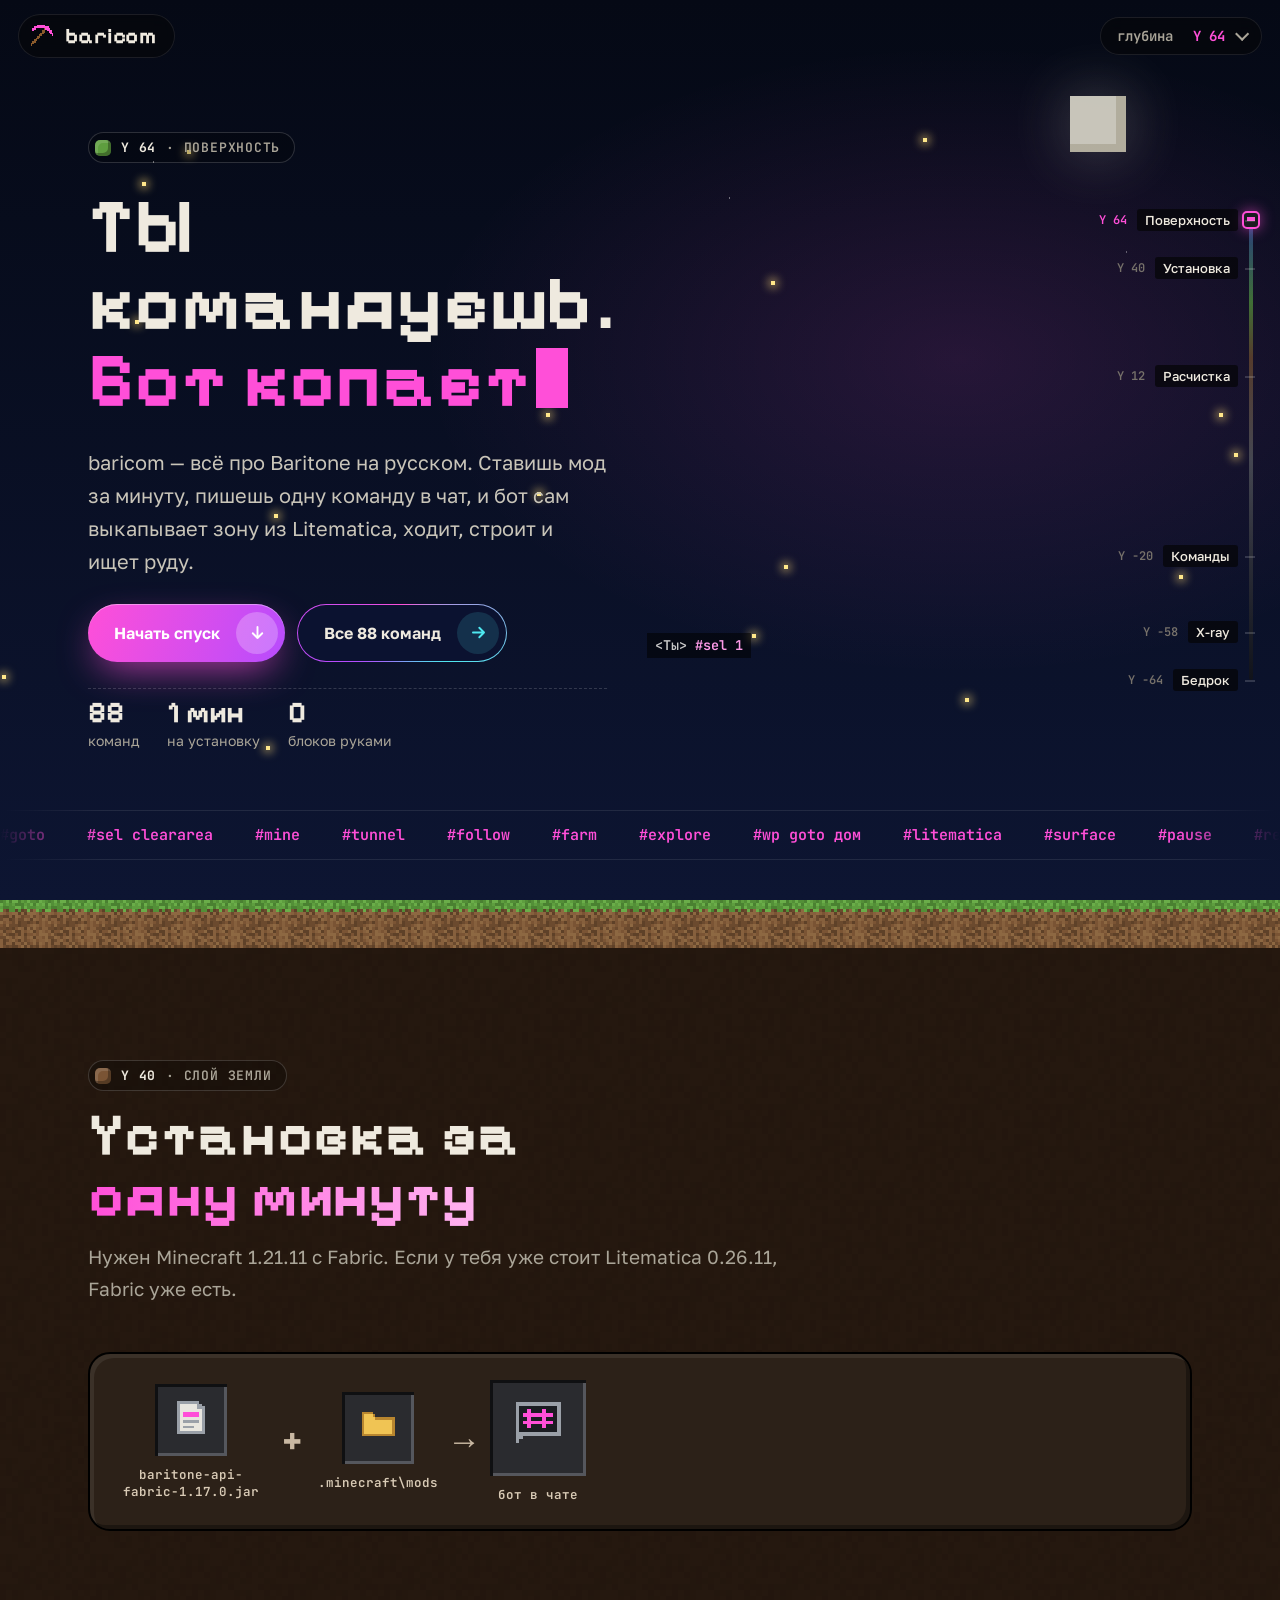
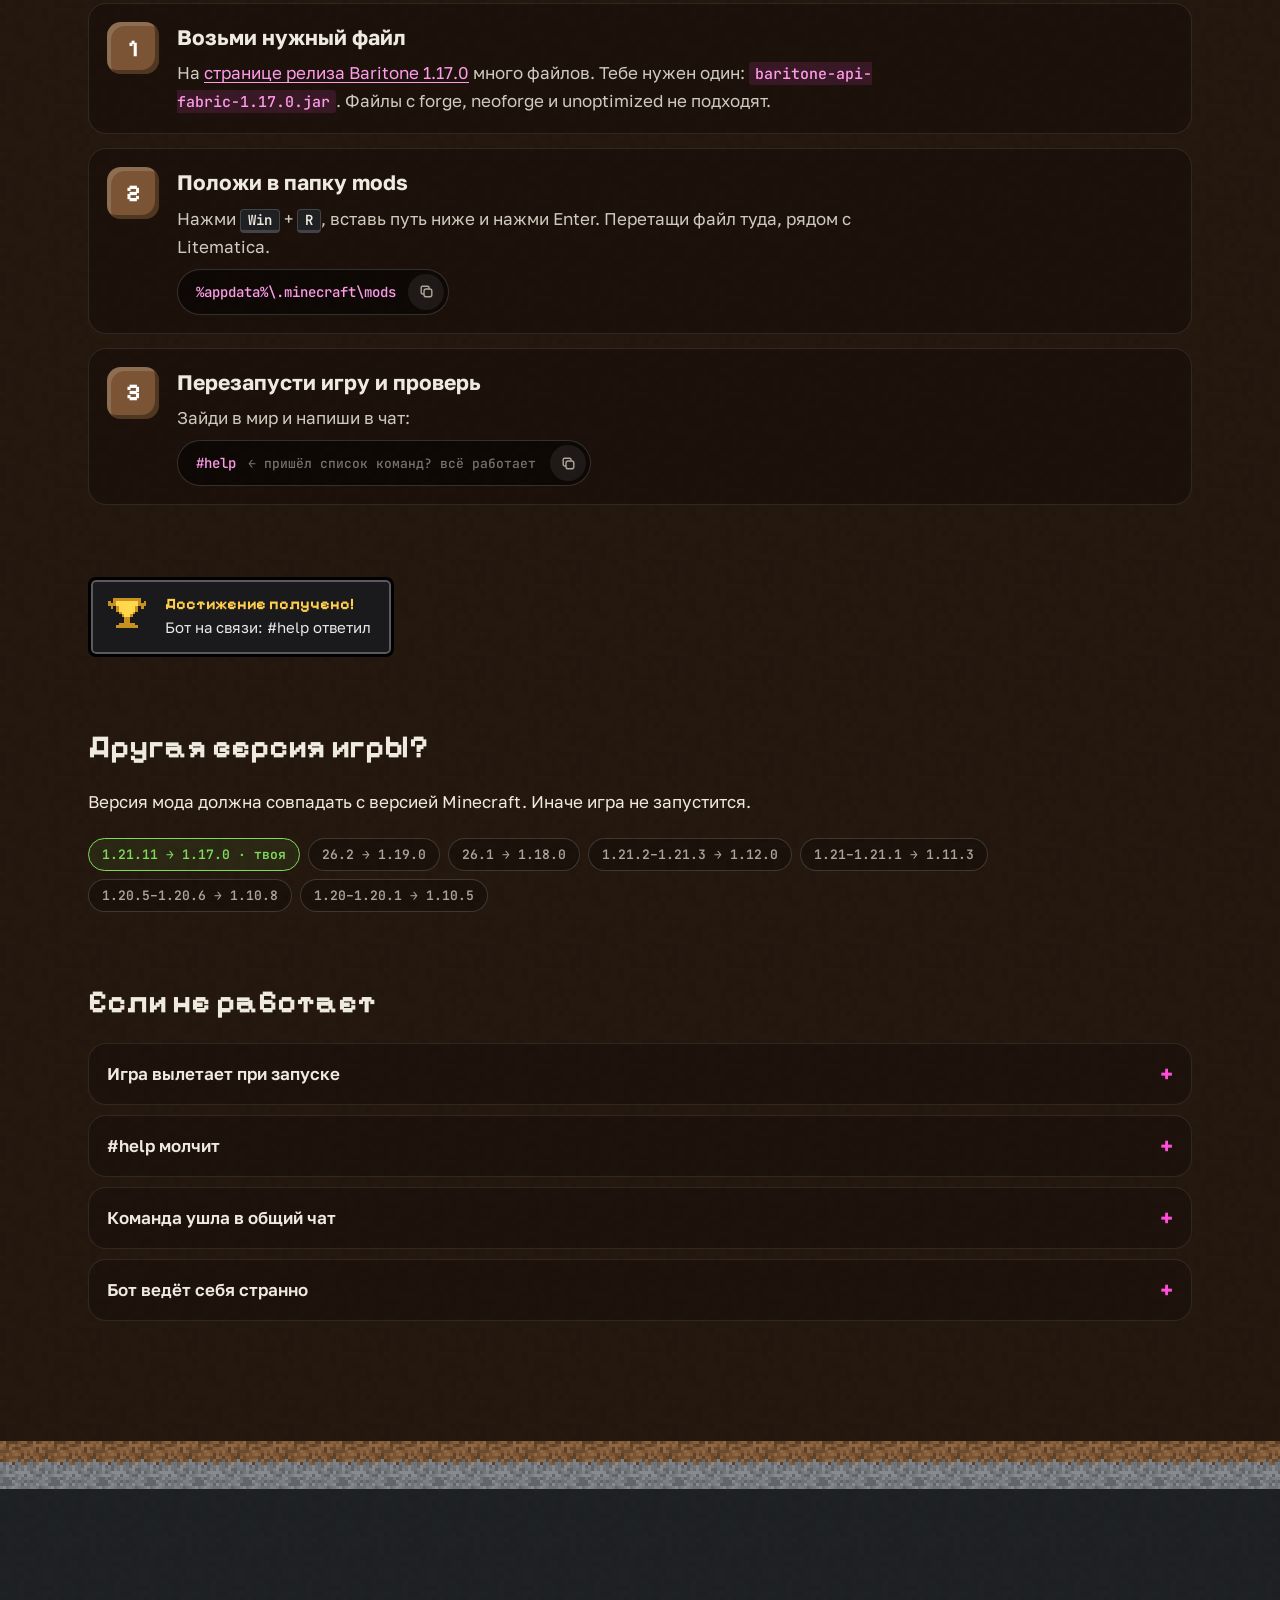
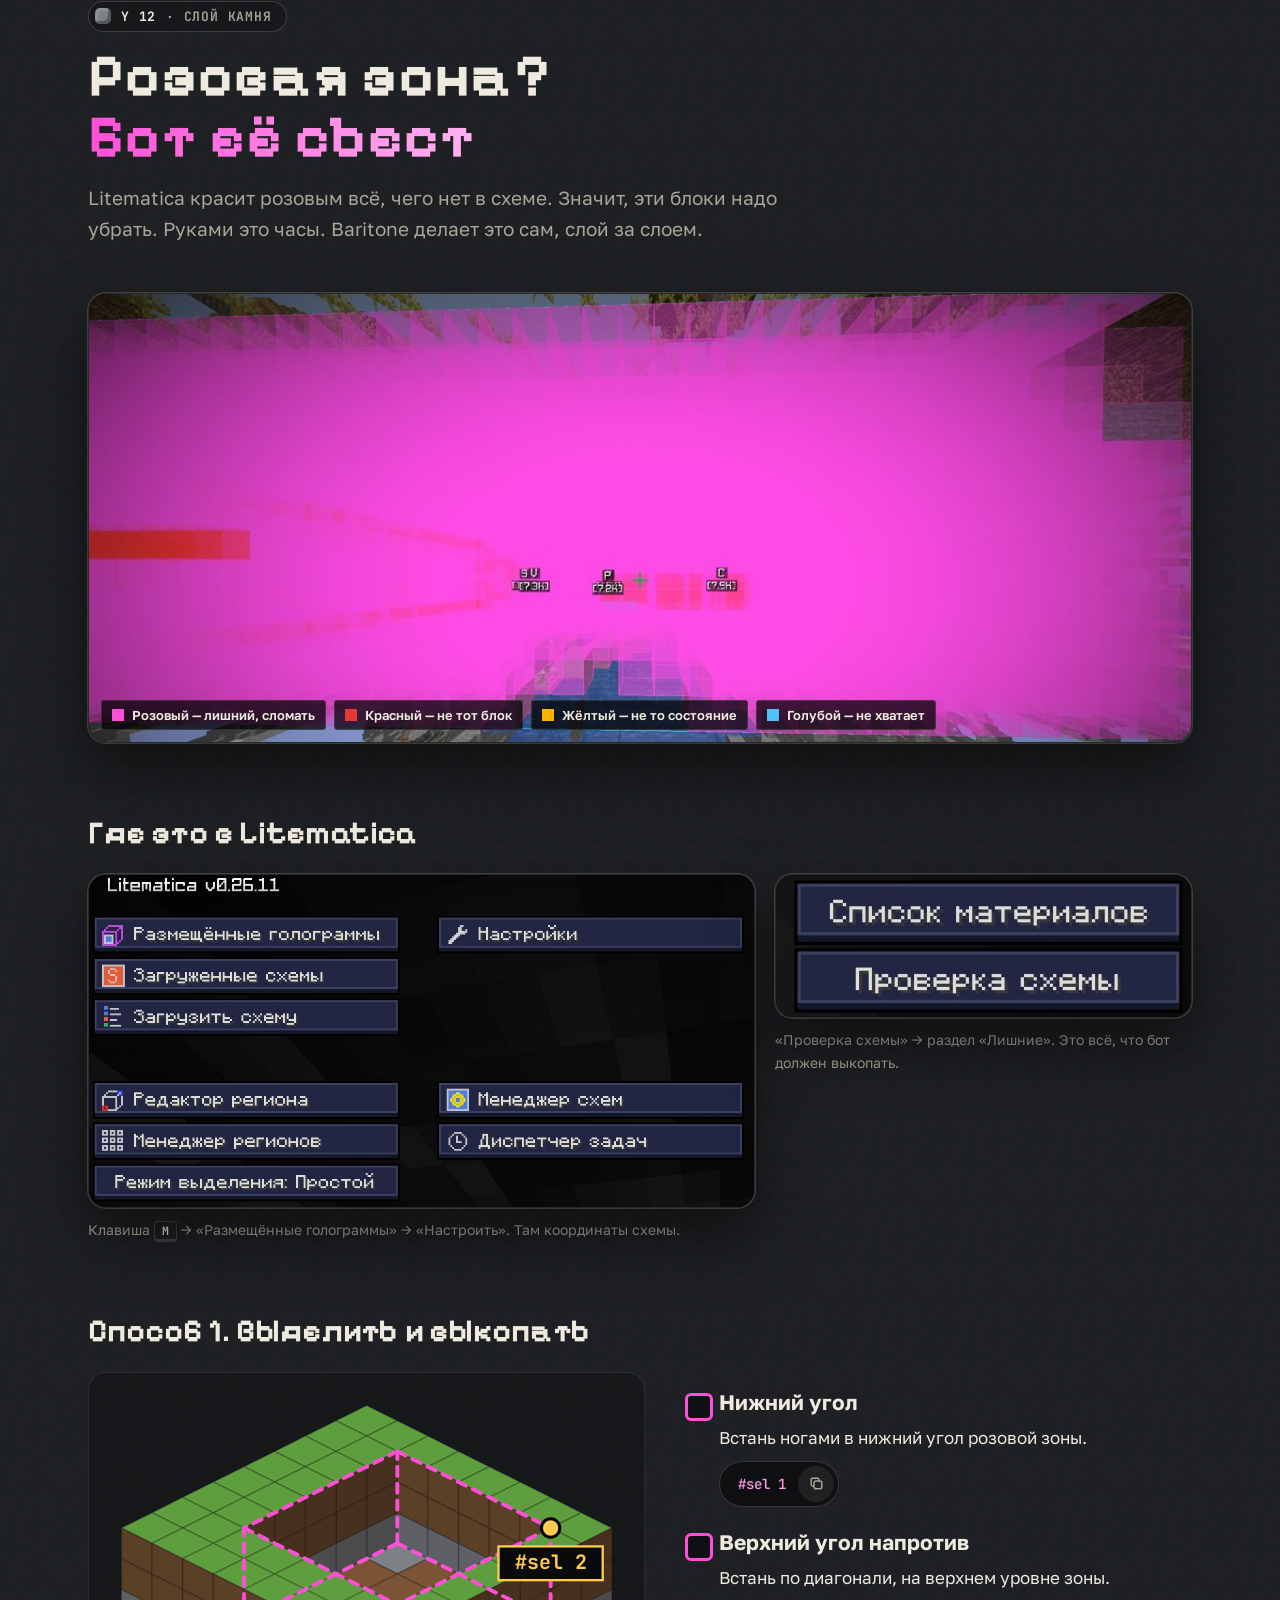
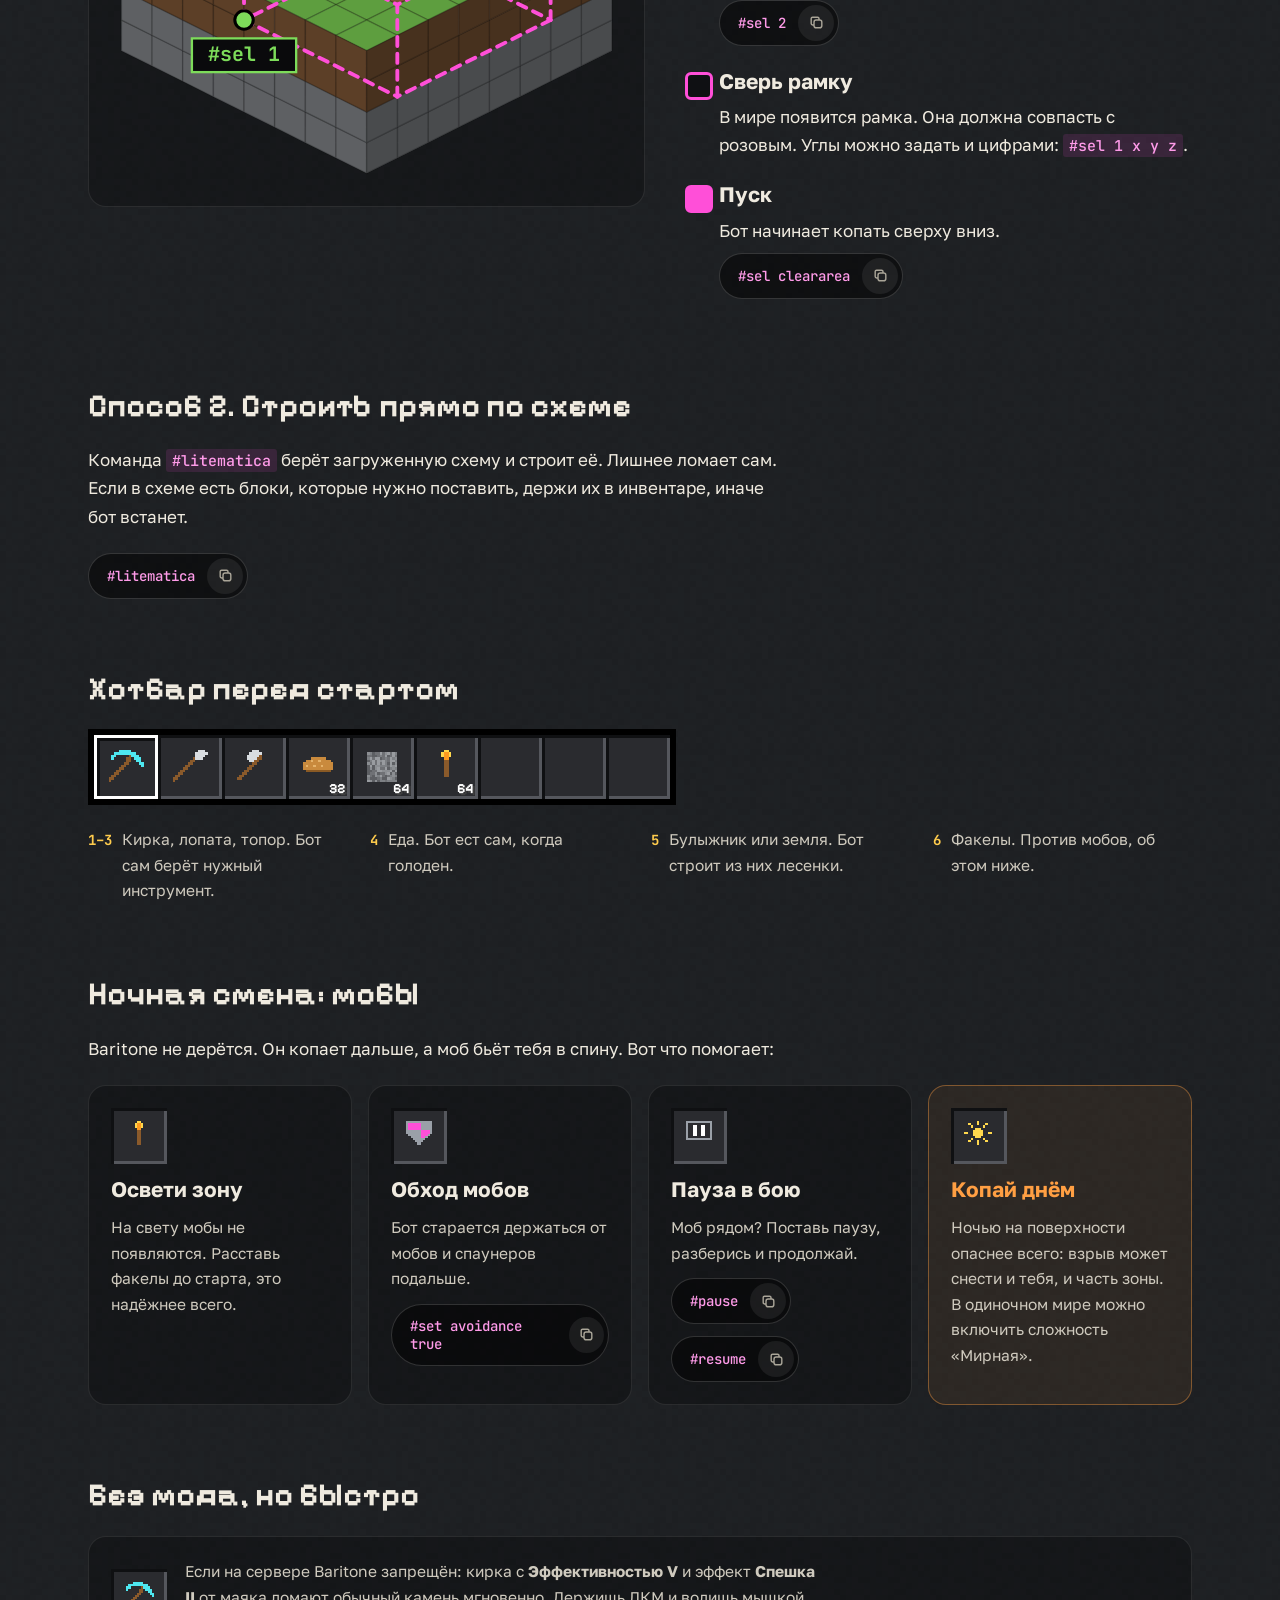
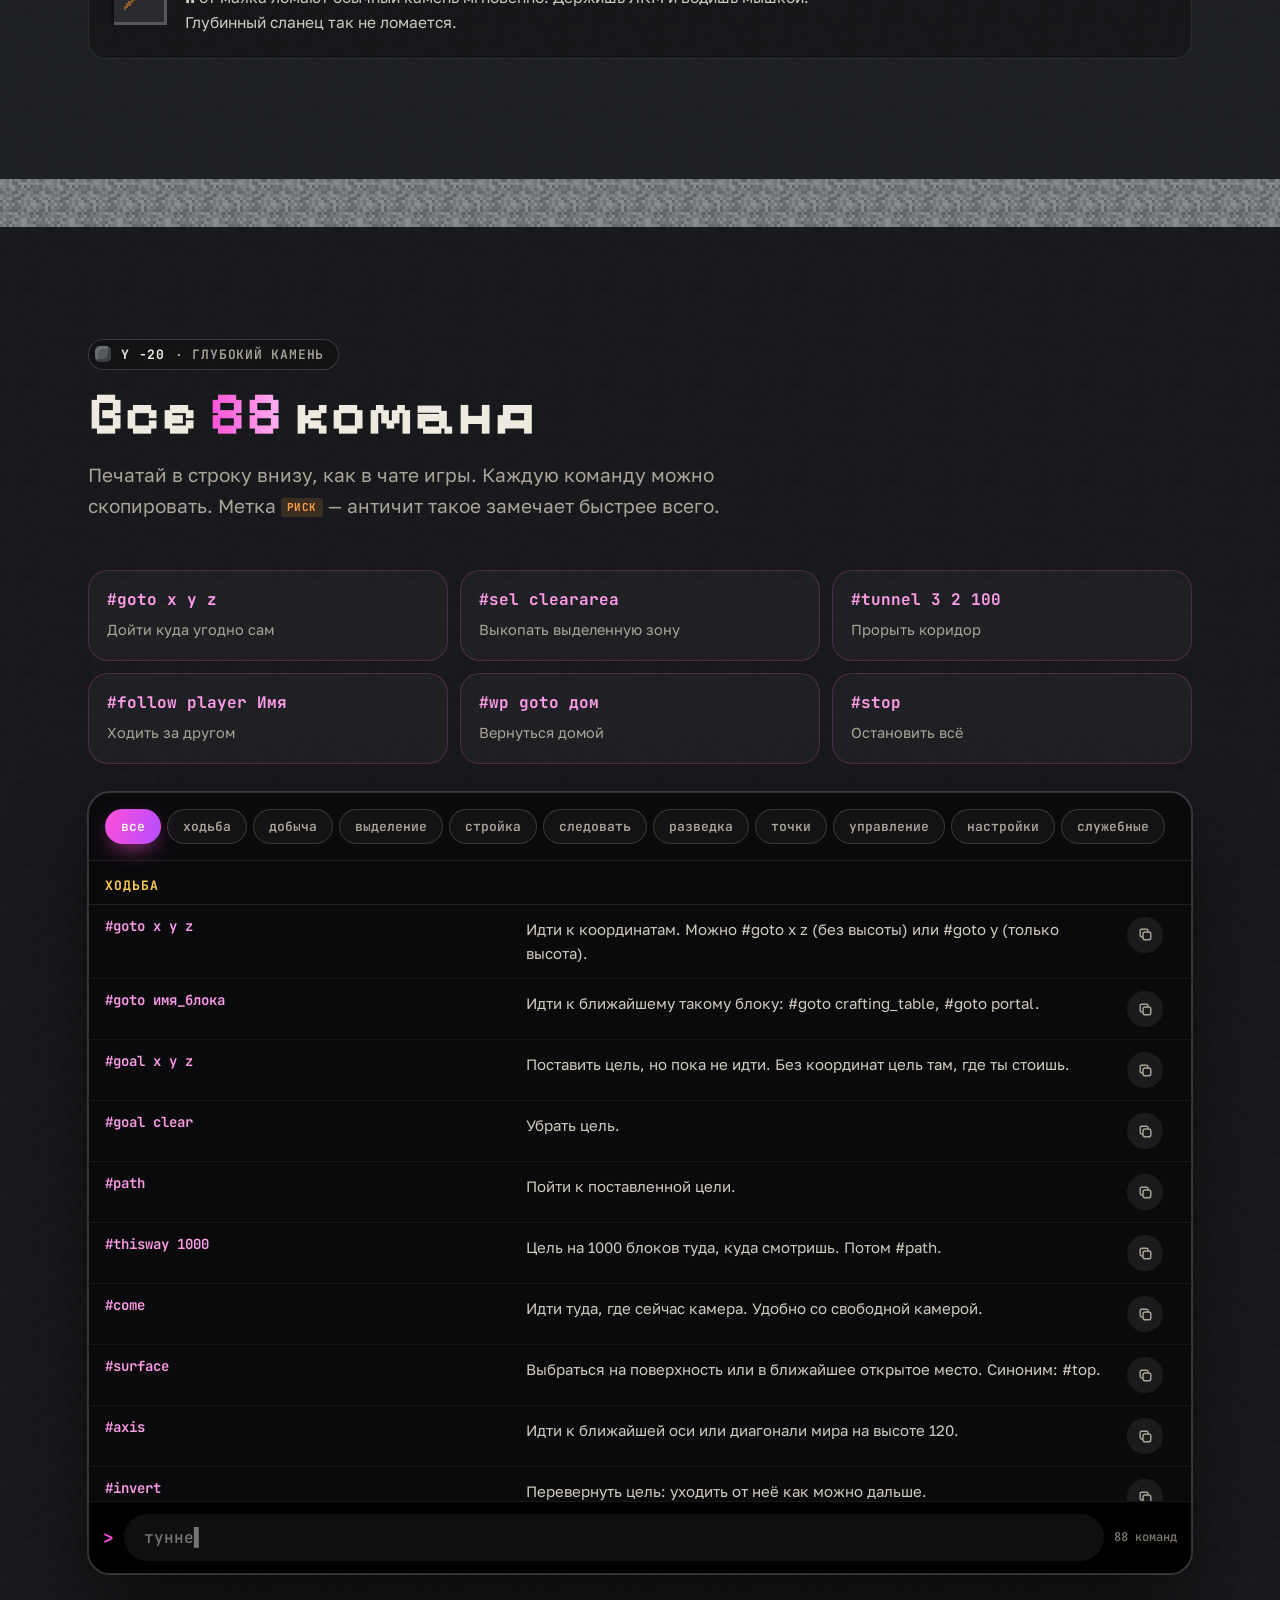
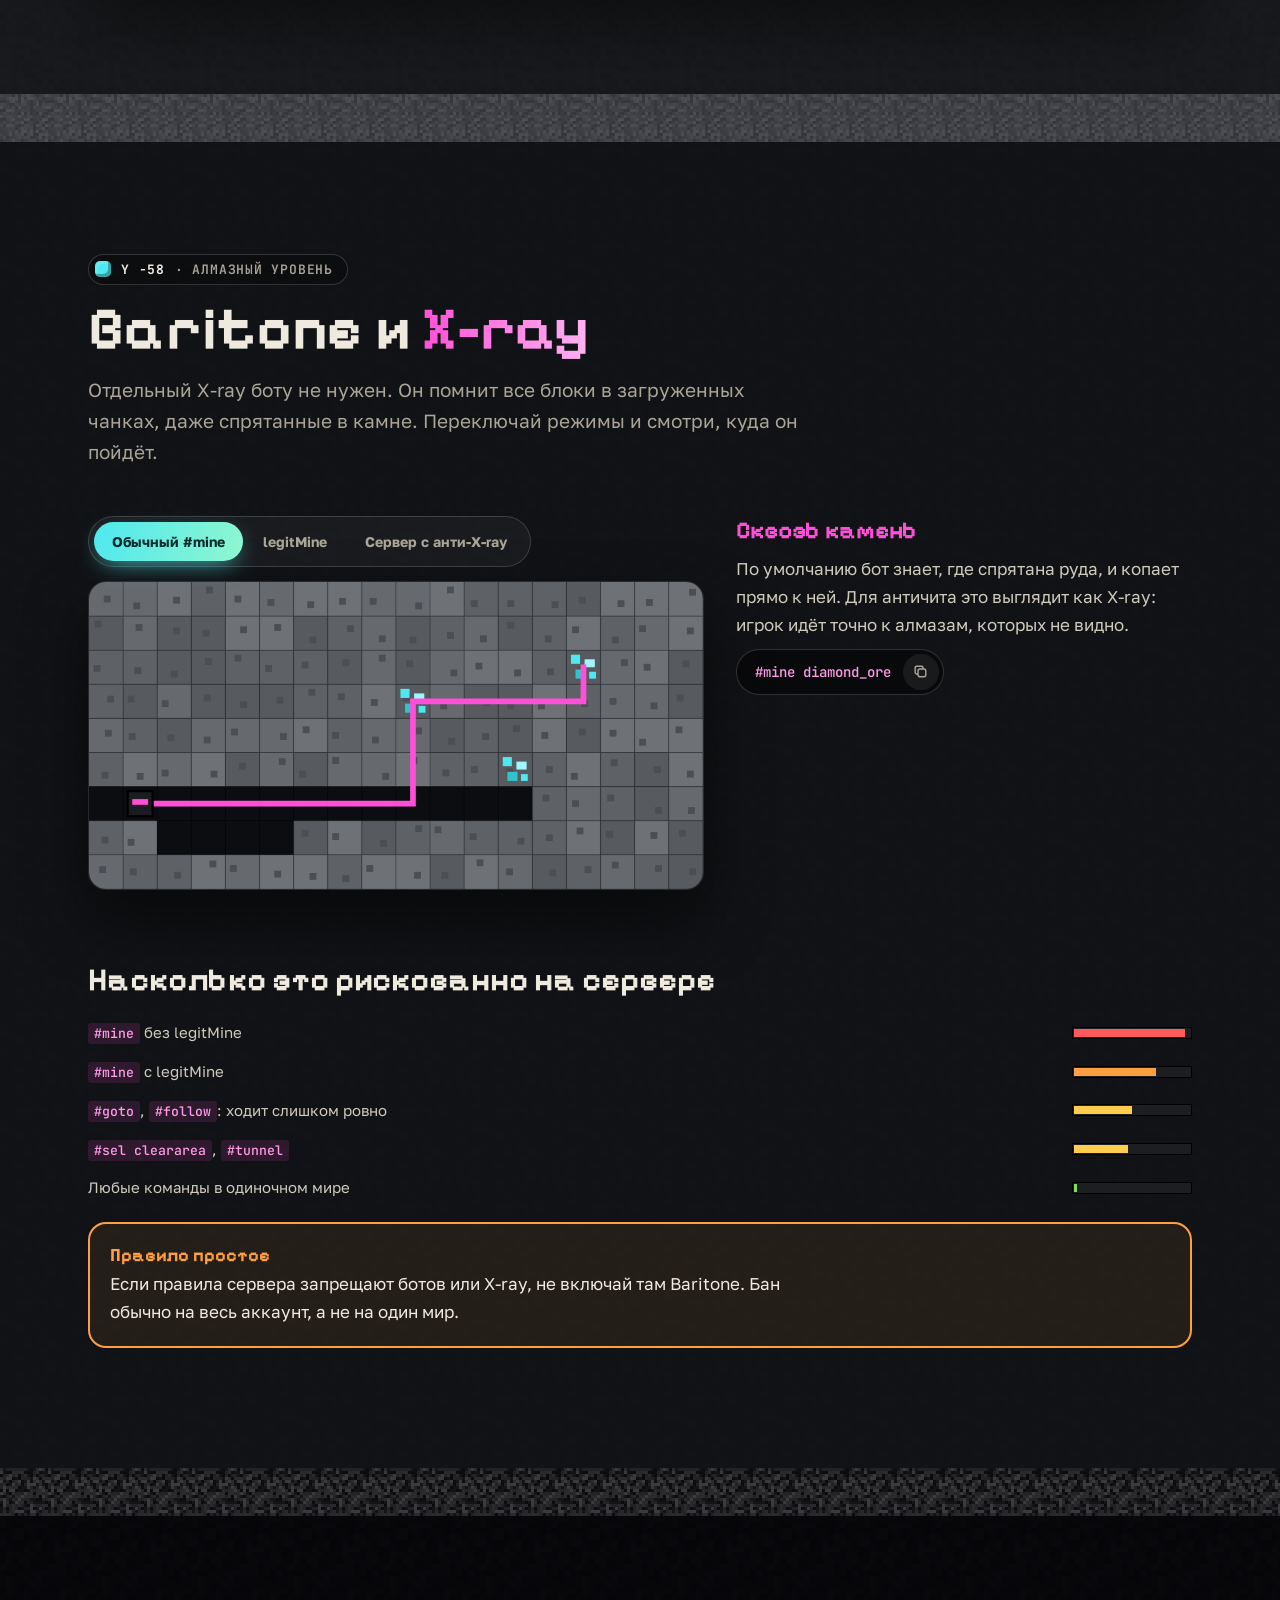
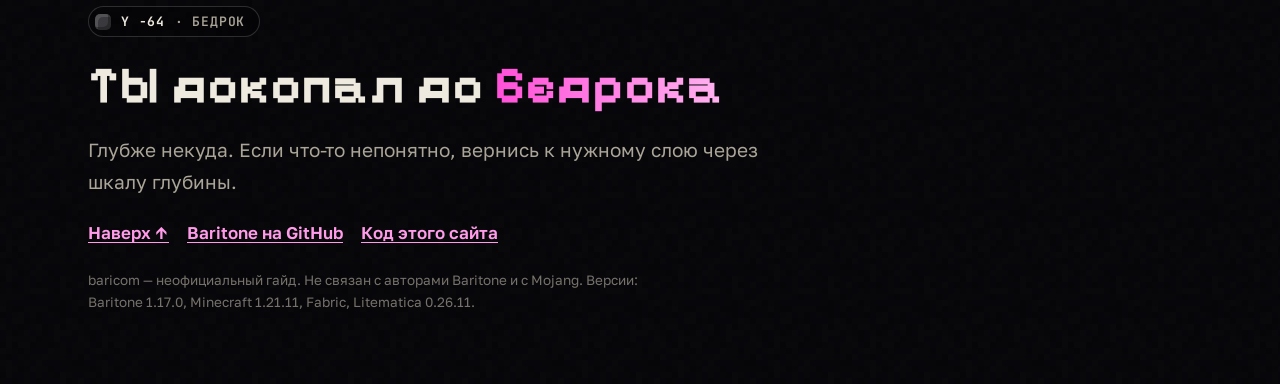
==== commit 87fe8228: "Круглые кнопки и много анимаций Co-Authored-By: Claude Opus 5.5 <noreply@anthropic.com> Claude-Sessi" ====
--- a/index.html
+++ b/index.html
@@ -24,14 +24,14 @@
 
 <main>
 <section class="hero" id="surface" data-y="64">
-  <div class="moon" aria-hidden="true"></div>
+  <div class="moon" aria-hidden="true"></div><div class="sky-fx" id="skyfx" aria-hidden="true"><span class="shoot"></span><span class="shoot s2"></span></div>
   <div class="wrap hero-grid">
     <div class="hero-copy">
       <span class="ylvl" style="--c:#5e9e3f"><i></i><b>Y 64</b> · Поверхность</span>
       <h1>Ты командуешь.<span class="l2">Бот копает<span class="cur" aria-hidden="true"></span></span></h1>
       <p class="lead">baricom — всё про Baritone на русском. Ставишь мод за минуту, пишешь одну команду в чат, и бот сам выкапывает зону из Litematica, ходит, строит и ищет руду.</p>
-      <div class="ctas"><a class="btn pri" href="#install">Начать спуск <span class="arr">↓</span></a><a class="btn" href="#commands">Все 88 команд</a></div>
-      <div class="stats"><div><b>88</b><span>команд</span></div><div><b>1 мин</b><span>на установку</span></div><div><b>0</b><span>блоков руками</span></div></div>
+      <div class="ctas"><a class="btn pri" href="#install"><span>Начать спуск</span><span class="ico down"><svg viewBox="0 0 24 24" aria-hidden="true"><path d="M12 5v14M6 13l6 6 6-6" fill="none" stroke="currentColor" stroke-width="2.4" stroke-linecap="round" stroke-linejoin="round"/></svg></span></a><a class="btn ghost" href="#commands"><span>Все 88 команд</span><span class="ico right"><svg viewBox="0 0 24 24" aria-hidden="true"><path d="M5 12h14M13 6l6 6-6 6" fill="none" stroke="currentColor" stroke-width="2.4" stroke-linecap="round" stroke-linejoin="round"/></svg></span></a></div>
+      <div class="stats"><div><b data-count="88">88</b><span>команд</span></div><div><b>1 мин</b><span>на установку</span></div><div><b>0</b><span>блоков руками</span></div></div>
     </div>
     <div class="stage" id="stage">
       <canvas id="world" aria-label="Анимация: бот выкапывает выделенную область" role="img"></canvas>
@@ -70,9 +70,9 @@
           <p>На <a href="https://github.com/cabaletta/baritone/releases/tag/v1.17.0">странице релиза Baritone 1.17.0</a> много файлов. Тебе нужен один: <code>baritone-api-fabric-1.17.0.jar</code>. Файлы с forge, neoforge и unoptimized не подходят.</p></div></li>
         <li><div><h3>Положи в папку mods</h3>
           <p>Нажми <kbd>Win</kbd> + <kbd>R</kbd>, вставь путь ниже и нажми Enter. Перетащи файл туда, рядом с Litematica.</p>
-          <div class="cmdline"><code>%appdata%\.minecraft\mods</code><button class="copy" type="button" data-copy="%appdata%\.minecraft\mods" aria-label="Скопировать %appdata%\.minecraft\mods">⧉</button></div></div></li>
+          <div class="cmdline"><code>%appdata%\.minecraft\mods</code><button class="copy" type="button" data-copy="%appdata%\.minecraft\mods" aria-label="Скопировать %appdata%\.minecraft\mods"><svg class="i-copy" viewBox="0 0 24 24" aria-hidden="true"><rect x="8.5" y="8.5" width="11" height="11" rx="3" fill="none" stroke="currentColor" stroke-width="2"/><path d="M15.5 8.5V6.5a2 2 0 0 0-2-2h-7a2 2 0 0 0-2 2v7a2 2 0 0 0 2 2h2" fill="none" stroke="currentColor" stroke-width="2"/></svg><svg class="i-ok" viewBox="0 0 24 24" aria-hidden="true"><path d="M5 12.5l4.5 4.5L19 7.5" fill="none" stroke="currentColor" stroke-width="2.6" stroke-linecap="round" stroke-linejoin="round"/></svg></button></div></div></li>
         <li><div><h3>Перезапусти игру и проверь</h3>
-          <p>Зайди в мир и напиши в чат:</p><div class="cmdline"><code>#help</code><span class="note">← пришёл список команд? всё работает</span><button class="copy" type="button" data-copy="#help" aria-label="Скопировать #help">⧉</button></div></div></li>
+          <p>Зайди в мир и напиши в чат:</p><div class="cmdline"><code>#help</code><span class="note">← пришёл список команд? всё работает</span><button class="copy" type="button" data-copy="#help" aria-label="Скопировать #help"><svg class="i-copy" viewBox="0 0 24 24" aria-hidden="true"><rect x="8.5" y="8.5" width="11" height="11" rx="3" fill="none" stroke="currentColor" stroke-width="2"/><path d="M15.5 8.5V6.5a2 2 0 0 0-2-2h-7a2 2 0 0 0-2 2v7a2 2 0 0 0 2 2h2" fill="none" stroke="currentColor" stroke-width="2"/></svg><svg class="i-ok" viewBox="0 0 24 24" aria-hidden="true"><path d="M5 12.5l4.5 4.5L19 7.5" fill="none" stroke="currentColor" stroke-width="2.6" stroke-linecap="round" stroke-linejoin="round"/></svg></button></div></div></li>
       </ol>
     </div>
 
@@ -129,10 +129,10 @@
       <div class="method">
         <div class="iso"><svg viewBox="-172 -92 344 264" role="img" aria-label="Выделенная область с двумя углами, частично выкопанная"><polygon points="20.0,10.0 40.0,20.0 20.0,30.0 0.0,20.0" fill="#7d8084"/><polygon points="20.0,10.0 40.0,20.0 20.0,30.0 0.0,20.0" fill="none" stroke="#000" stroke-opacity=".18"/><polygon points="0.0,0.0 20.0,-10.0 20.0,10.0 0.0,20.0" fill="#7d8084"/><polygon points="0.0,0.0 20.0,-10.0 20.0,10.0 0.0,20.0" fill="#000" fill-opacity="0.42"/><polygon points="0.0,0.0 20.0,-10.0 20.0,10.0 0.0,20.0" fill="none" stroke="#000" stroke-opacity=".18"/><polygon points="20.0,-10.0 40.0,0.0 40.0,20.0 20.0,10.0" fill="#7d8084"/><polygon points="20.0,-10.0 40.0,0.0 40.0,20.0 20.0,10.0" fill="#000" fill-opacity="0.25"/><polygon points="20.0,-10.0 40.0,0.0 40.0,20.0 20.0,10.0" fill="none" stroke="#000" stroke-opacity=".18"/><polygon points="0.0,-80.0 20.0,-70.0 0.0,-60.0 -20.0,-70.0" fill="#5e9e3f"/><polygon points="0.0,-80.0 20.0,-70.0 0.0,-60.0 -20.0,-70.0" fill="none" stroke="#000" stroke-opacity=".18"/><polygon points="0.0,20.0 20.0,30.0 0.0,40.0 -20.0,30.0" fill="#7d8084"/><polygon points="0.0,20.0 20.0,30.0 0.0,40.0 -20.0,30.0" fill="none" stroke="#000" stroke-opacity=".18"/><polygon points="40.0,20.0 60.0,30.0 40.0,40.0 20.0,30.0" fill="#7d8084"/><polygon points="40.0,20.0 60.0,30.0 40.0,40.0 20.0,30.0" fill="none" stroke="#000" stroke-opacity=".18"/><polygon points="-20.0,10.0 0.0,0.0 0.0,20.0 -20.0,30.0" fill="#7d8084"/><polygon points="-20.0,10.0 0.0,0.0 0.0,20.0 -20.0,30.0" fill="#000" fill-opacity="0.42"/><polygon points="-20.0,10.0 0.0,0.0 0.0,20.0 -20.0,30.0" fill="none" stroke="#000" stroke-opacity=".18"/><polygon points="40.0,0.0 60.0,10.0 60.0,30.0 40.0,20.0" fill="#7d8084"/><polygon points="40.0,0.0 60.0,10.0 60.0,30.0 40.0,20.0" fill="#000" fill-opacity="0.25"/><polygon points="40.0,0.0 60.0,10.0 60.0,30.0 40.0,20.0" fill="none" stroke="#000" stroke-opacity=".18"/><polygon points="0.0,-20.0 20.0,-30.0 20.0,-10.0 0.0,0.0" fill="#7a5434"/><polygon points="0.0,-20.0 20.0,-30.0 20.0,-10.0 0.0,0.0" fill="#000" fill-opacity="0.42"/><polygon points="0.0,-20.0 20.0,-30.0 20.0,-10.0 0.0,0.0" fill="none" stroke="#000" stroke-opacity=".18"/><polygon points="20.0,-30.0 40.0,-20.0 40.0,0.0 20.0,-10.0" fill="#7a5434"/><polygon points="20.0,-30.0 40.0,-20.0 40.0,0.0 20.0,-10.0" fill="#000" fill-opacity="0.25"/><polygon points="20.0,-30.0 40.0,-20.0 40.0,0.0 20.0,-10.0" fill="none" stroke="#000" stroke-opacity=".18"/><polygon points="-20.0,-70.0 0.0,-60.0 -20.0,-50.0 -40.0,-60.0" fill="#5e9e3f"/><polygon points="-20.0,-70.0 0.0,-60.0 -20.0,-50.0 -40.0,-60.0" fill="none" stroke="#000" stroke-opacity=".18"/><polygon points="20.0,-70.0 40.0,-60.0 20.0,-50.0 0.0,-60.0" fill="#5e9e3f"/><polygon points="20.0,-70.0 40.0,-60.0 20.0,-50.0 0.0,-60.0" fill="none" stroke="#000" stroke-opacity=".18"/><polygon points="-20.0,30.0 0.0,40.0 -20.0,50.0 -40.0,40.0" fill="#7d8084"/><polygon points="-20.0,30.0 0.0,40.0 -20.0,50.0 -40.0,40.0" fill="none" stroke="#000" stroke-opacity=".18"/><polygon points="20.0,30.0 40.0,40.0 20.0,50.0 0.0,40.0" fill="#7d8084"/><polygon points="20.0,30.0 40.0,40.0 20.0,50.0 0.0,40.0" fill="none" stroke="#000" stroke-opacity=".18"/><polygon points="60.0,30.0 80.0,40.0 60.0,50.0 40.0,40.0" fill="#7d8084"/><polygon points="60.0,30.0 80.0,40.0 60.0,50.0 40.0,40.0" fill="none" stroke="#000" stroke-opacity=".18"/><polygon points="-40.0,20.0 -20.0,10.0 -20.0,30.0 -40.0,40.0" fill="#7d8084"/><polygon points="-40.0,20.0 -20.0,10.0 -20.0,30.0 -40.0,40.0" fill="#000" fill-opacity="0.42"/><polygon points="-40.0,20.0 -20.0,10.0 -20.0,30.0 -40.0,40.0" fill="none" stroke="#000" stroke-opacity=".18"/><polygon points="60.0,10.0 80.0,20.0 80.0,40.0 60.0,30.0" fill="#7d8084"/><polygon points="60.0,10.0 80.0,20.0 80.0,40.0 60.0,30.0" fill="#000" fill-opacity="0.25"/><polygon points="60.0,10.0 80.0,20.0 80.0,40.0 60.0,30.0" fill="none" stroke="#000" stroke-opacity=".18"/><polygon points="-20.0,-10.0 0.0,-20.0 0.0,0.0 -20.0,10.0" fill="#7a5434"/><polygon points="-20.0,-10.0 0.0,-20.0 0.0,0.0 -20.0,10.0" fill="#000" fill-opacity="0.42"/><polygon points="-20.0,-10.0 0.0,-20.0 0.0,0.0 -20.0,10.0" fill="none" stroke="#000" stroke-opacity=".18"/><polygon points="40.0,-20.0 60.0,-10.0 60.0,10.0 40.0,0.0" fill="#7a5434"/><polygon points="40.0,-20.0 60.0,-10.0 60.0,10.0 40.0,0.0" fill="#000" fill-opacity="0.25"/><polygon points="40.0,-20.0 60.0,-10.0 60.0,10.0 40.0,0.0" fill="none" stroke="#000" stroke-opacity=".18"/><polygon points="-40.0,-60.0 -20.0,-50.0 -40.0,-40.0 -60.0,-50.0" fill="#5e9e3f"/><polygon points="-40.0,-60.0 -20.0,-50.0 -40.0,-40.0 -60.0,-50.0" fill="none" stroke="#000" stroke-opacity=".18"/><polygon points="0.0,-60.0 20.0,-50.0 0.0,-40.0 -20.0,-50.0" fill="#5e9e3f"/><polygon points="0.0,-60.0 20.0,-50.0 0.0,-40.0 -20.0,-50.0" fill="none" stroke="#000" stroke-opacity=".18"/><polygon points="0.0,-40.0 20.0,-50.0 20.0,-30.0 0.0,-20.0" fill="#7a5434"/><polygon points="0.0,-40.0 20.0,-50.0 20.0,-30.0 0.0,-20.0" fill="#000" fill-opacity="0.42"/><polygon points="0.0,-40.0 20.0,-50.0 20.0,-30.0 0.0,-20.0" fill="none" stroke="#000" stroke-opacity=".18"/><polygon points="40.0,-60.0 60.0,-50.0 40.0,-40.0 20.0,-50.0" fill="#5e9e3f"/><polygon points="40.0,-60.0 60.0,-50.0 40.0,-40.0 20.0,-50.0" fill="none" stroke="#000" stroke-opacity=".18"/><polygon points="20.0,-50.0 40.0,-40.0 40.0,-20.0 20.0,-30.0" fill="#7a5434"/><polygon points="20.0,-50.0 40.0,-40.0 40.0,-20.0 20.0,-30.0" fill="#000" fill-opacity="0.25"/><polygon points="20.0,-50.0 40.0,-40.0 40.0,-20.0 20.0,-30.0" fill="none" stroke="#000" stroke-opacity=".18"/><polygon points="-40.0,40.0 -20.0,50.0 -40.0,60.0 -60.0,50.0" fill="#7d8084"/><polygon points="-40.0,40.0 -20.0,50.0 -40.0,60.0 -60.0,50.0" fill="none" stroke="#000" stroke-opacity=".18"/><polygon points="0.0,40.0 20.0,50.0 0.0,60.0 -20.0,50.0" fill="#7d8084"/><polygon points="0.0,40.0 20.0,50.0 0.0,60.0 -20.0,50.0" fill="none" stroke="#000" stroke-opacity=".18"/><polygon points="40.0,40.0 60.0,50.0 40.0,60.0 20.0,50.0" fill="#7d8084"/><polygon points="40.0,40.0 60.0,50.0 40.0,60.0 20.0,50.0" fill="none" stroke="#000" stroke-opacity=".18"/><polygon points="80.0,40.0 100.0,50.0 80.0,60.0 60.0,50.0" fill="#7d8084"/><polygon points="80.0,40.0 100.0,50.0 80.0,60.0 60.0,50.0" fill="none" stroke="#000" stroke-opacity=".18"/><polygon points="-60.0,30.0 -40.0,20.0 -40.0,40.0 -60.0,50.0" fill="#7d8084"/><polygon points="-60.0,30.0 -40.0,20.0 -40.0,40.0 -60.0,50.0" fill="#000" fill-opacity="0.42"/><polygon points="-60.0,30.0 -40.0,20.0 -40.0,40.0 -60.0,50.0" fill="none" stroke="#000" stroke-opacity=".18"/><polygon points="80.0,20.0 100.0,30.0 100.0,50.0 80.0,40.0" fill="#7d8084"/><polygon points="80.0,20.0 100.0,30.0 100.0,50.0 80.0,40.0" fill="#000" fill-opacity="0.25"/><polygon points="80.0,20.0 100.0,30.0 100.0,50.0 80.0,40.0" fill="none" stroke="#000" stroke-opacity=".18"/><polygon points="-40.0,0.0 -20.0,-10.0 -20.0,10.0 -40.0,20.0" fill="#7a5434"/><polygon points="-40.0,0.0 -20.0,-10.0 -20.0,10.0 -40.0,20.0" fill="#000" fill-opacity="0.42"/><polygon points="-40.0,0.0 -20.0,-10.0 -20.0,10.0 -40.0,20.0" fill="none" stroke="#000" stroke-opacity=".18"/><polygon points="60.0,-10.0 80.0,0.0 80.0,20.0 60.0,10.0" fill="#7a5434"/><polygon points="60.0,-10.0 80.0,0.0 80.0,20.0 60.0,10.0" fill="#000" fill-opacity="0.25"/><polygon points="60.0,-10.0 80.0,0.0 80.0,20.0 60.0,10.0" fill="none" stroke="#000" stroke-opacity=".18"/><polygon points="-60.0,-50.0 -40.0,-40.0 -60.0,-30.0 -80.0,-40.0" fill="#5e9e3f"/><polygon points="-60.0,-50.0 -40.0,-40.0 -60.0,-30.0 -80.0,-40.0" fill="none" stroke="#000" stroke-opacity=".18"/><polygon points="-20.0,-50.0 0.0,-40.0 -20.0,-30.0 -40.0,-40.0" fill="#5e9e3f"/><polygon points="-20.0,-50.0 0.0,-40.0 -20.0,-30.0 -40.0,-40.0" fill="none" stroke="#000" stroke-opacity=".18"/><polygon points="-20.0,-30.0 0.0,-40.0 0.0,-20.0 -20.0,-10.0" fill="#7a5434"/><polygon points="-20.0,-30.0 0.0,-40.0 0.0,-20.0 -20.0,-10.0" fill="#000" fill-opacity="0.42"/><polygon points="-20.0,-30.0 0.0,-40.0 0.0,-20.0 -20.0,-10.0" fill="none" stroke="#000" stroke-opacity=".18"/><polygon points="60.0,-50.0 80.0,-40.0 60.0,-30.0 40.0,-40.0" fill="#5e9e3f"/><polygon points="60.0,-50.0 80.0,-40.0 60.0,-30.0 40.0,-40.0" fill="none" stroke="#000" stroke-opacity=".18"/><polygon points="40.0,-40.0 60.0,-30.0 60.0,-10.0 40.0,-20.0" fill="#7a5434"/><polygon points="40.0,-40.0 60.0,-30.0 60.0,-10.0 40.0,-20.0" fill="#000" fill-opacity="0.25"/><polygon points="40.0,-40.0 60.0,-30.0 60.0,-10.0 40.0,-20.0" fill="none" stroke="#000" stroke-opacity=".18"/><polygon points="-160.0,60.0 -140.0,70.0 -140.0,90.0 -160.0,80.0" fill="#7d8084"/><polygon points="-160.0,60.0 -140.0,70.0 -140.0,90.0 -160.0,80.0" fill="#000" fill-opacity="0.25"/><polygon points="-160.0,60.0 -140.0,70.0 -140.0,90.0 -160.0,80.0" fill="none" stroke="#000" stroke-opacity=".18"/><polygon points="-60.0,50.0 -40.0,60.0 -60.0,70.0 -80.0,60.0" fill="#7d8084"/><polygon points="-60.0,50.0 -40.0,60.0 -60.0,70.0 -80.0,60.0" fill="none" stroke="#000" stroke-opacity=".18"/><polygon points="-20.0,50.0 0.0,60.0 -20.0,70.0 -40.0,60.0" fill="#7d8084"/><polygon points="-20.0,50.0 0.0,60.0 -20.0,70.0 -40.0,60.0" fill="none" stroke="#000" stroke-opacity=".18"/><polygon points="20.0,50.0 40.0,60.0 20.0,70.0 0.0,60.0" fill="#7d8084"/><polygon points="20.0,50.0 40.0,60.0 20.0,70.0 0.0,60.0" fill="none" stroke="#000" stroke-opacity=".18"/><polygon points="60.0,50.0 80.0,60.0 60.0,70.0 40.0,60.0" fill="#7d8084"/><polygon points="60.0,50.0 80.0,60.0 60.0,70.0 40.0,60.0" fill="none" stroke="#000" stroke-opacity=".18"/><polygon points="100.0,50.0 120.0,60.0 100.0,70.0 80.0,60.0" fill="#7d8084"/><polygon points="100.0,50.0 120.0,60.0 100.0,70.0 80.0,60.0" fill="none" stroke="#000" stroke-opacity=".18"/><polygon points="140.0,70.0 160.0,60.0 160.0,80.0 140.0,90.0" fill="#7d8084"/><polygon points="140.0,70.0 160.0,60.0 160.0,80.0 140.0,90.0" fill="#000" fill-opacity="0.42"/><polygon points="140.0,70.0 160.0,60.0 160.0,80.0 140.0,90.0" fill="none" stroke="#000" stroke-opacity=".18"/><polygon points="-80.0,40.0 -60.0,30.0 -60.0,50.0 -80.0,60.0" fill="#7d8084"/><polygon points="-80.0,40.0 -60.0,30.0 -60.0,50.0 -80.0,60.0" fill="#000" fill-opacity="0.42"/><polygon points="-80.0,40.0 -60.0,30.0 -60.0,50.0 -80.0,60.0" fill="none" stroke="#000" stroke-opacity=".18"/><polygon points="100.0,30.0 120.0,40.0 120.0,60.0 100.0,50.0" fill="#7d8084"/><polygon points="100.0,30.0 120.0,40.0 120.0,60.0 100.0,50.0" fill="#000" fill-opacity="0.25"/><polygon points="100.0,30.0 120.0,40.0 120.0,60.0 100.0,50.0" fill="none" stroke="#000" stroke-opacity=".18"/><polygon points="-60.0,10.0 -40.0,0.0 -40.0,20.0 -60.0,30.0" fill="#7a5434"/><polygon points="-60.0,10.0 -40.0,0.0 -40.0,20.0 -60.0,30.0" fill="#000" fill-opacity="0.42"/><polygon points="-60.0,10.0 -40.0,0.0 -40.0,20.0 -60.0,30.0" fill="none" stroke="#000" stroke-opacity=".18"/><polygon points="80.0,0.0 100.0,10.0 100.0,30.0 80.0,20.0" fill="#7a5434"/><polygon points="80.0,0.0 100.0,10.0 100.0,30.0 80.0,20.0" fill="#000" fill-opacity="0.25"/><polygon points="80.0,0.0 100.0,10.0 100.0,30.0 80.0,20.0" fill="none" stroke="#000" stroke-opacity=".18"/><polygon points="-80.0,-40.0 -60.0,-30.0 -80.0,-20.0 -100.0,-30.0" fill="#5e9e3f"/><polygon points="-80.0,-40.0 -60.0,-30.0 -80.0,-20.0 -100.0,-30.0" fill="none" stroke="#000" stroke-opacity=".18"/><polygon points="-40.0,-40.0 -20.0,-30.0 -40.0,-20.0 -60.0,-30.0" fill="#5e9e3f"/><polygon points="-40.0,-40.0 -20.0,-30.0 -40.0,-20.0 -60.0,-30.0" fill="none" stroke="#000" stroke-opacity=".18"/><polygon points="-40.0,-20.0 -20.0,-30.0 -20.0,-10.0 -40.0,0.0" fill="#7a5434"/><polygon points="-40.0,-20.0 -20.0,-30.0 -20.0,-10.0 -40.0,0.0" fill="#000" fill-opacity="0.42"/><polygon points="-40.0,-20.0 -20.0,-30.0 -20.0,-10.0 -40.0,0.0" fill="none" stroke="#000" stroke-opacity=".18"/><polygon points="80.0,-40.0 100.0,-30.0 80.0,-20.0 60.0,-30.0" fill="#5e9e3f"/><polygon points="80.0,-40.0 100.0,-30.0 80.0,-20.0 60.0,-30.0" fill="none" stroke="#000" stroke-opacity=".18"/><polygon points="60.0,-30.0 80.0,-20.0 80.0,0.0 60.0,-10.0" fill="#7a5434"/><polygon points="60.0,-30.0 80.0,-20.0 80.0,0.0 60.0,-10.0" fill="#000" fill-opacity="0.25"/><polygon points="60.0,-30.0 80.0,-20.0 80.0,0.0 60.0,-10.0" fill="none" stroke="#000" stroke-opacity=".18"/><polygon points="-140.0,70.0 -120.0,80.0 -120.0,100.0 -140.0,90.0" fill="#7d8084"/><polygon points="-140.0,70.0 -120.0,80.0 -120.0,100.0 -140.0,90.0" fill="#000" fill-opacity="0.25"/><polygon points="-140.0,70.0 -120.0,80.0 -120.0,100.0 -140.0,90.0" fill="none" stroke="#000" stroke-opacity=".18"/><polygon points="120.0,80.0 140.0,70.0 140.0,90.0 120.0,100.0" fill="#7d8084"/><polygon points="120.0,80.0 140.0,70.0 140.0,90.0 120.0,100.0" fill="#000" fill-opacity="0.42"/><polygon points="120.0,80.0 140.0,70.0 140.0,90.0 120.0,100.0" fill="none" stroke="#000" stroke-opacity=".18"/><polygon points="-160.0,40.0 -140.0,50.0 -140.0,70.0 -160.0,60.0" fill="#7d8084"/><polygon points="-160.0,40.0 -140.0,50.0 -140.0,70.0 -160.0,60.0" fill="#000" fill-opacity="0.25"/><polygon points="-160.0,40.0 -140.0,50.0 -140.0,70.0 -160.0,60.0" fill="none" stroke="#000" stroke-opacity=".18"/><polygon points="140.0,50.0 160.0,40.0 160.0,60.0 140.0,70.0" fill="#7d8084"/><polygon points="140.0,50.0 160.0,40.0 160.0,60.0 140.0,70.0" fill="#000" fill-opacity="0.42"/><polygon points="140.0,50.0 160.0,40.0 160.0,60.0 140.0,70.0" fill="none" stroke="#000" stroke-opacity=".18"/><polygon points="-80.0,20.0 -60.0,10.0 -60.0,30.0 -80.0,40.0" fill="#7a5434"/><polygon points="-80.0,20.0 -60.0,10.0 -60.0,30.0 -80.0,40.0" fill="#000" fill-opacity="0.42"/><polygon points="-80.0,20.0 -60.0,10.0 -60.0,30.0 -80.0,40.0" fill="none" stroke="#000" stroke-opacity=".18"/><polygon points="100.0,10.0 120.0,20.0 120.0,40.0 100.0,30.0" fill="#7a5434"/><polygon points="100.0,10.0 120.0,20.0 120.0,40.0 100.0,30.0" fill="#000" fill-opacity="0.25"/><polygon points="100.0,10.0 120.0,20.0 120.0,40.0 100.0,30.0" fill="none" stroke="#000" stroke-opacity=".18"/><polygon points="-100.0,-30.0 -80.0,-20.0 -100.0,-10.0 -120.0,-20.0" fill="#5e9e3f"/><polygon points="-100.0,-30.0 -80.0,-20.0 -100.0,-10.0 -120.0,-20.0" fill="none" stroke="#000" stroke-opacity=".18"/><polygon points="-60.0,-30.0 -40.0,-20.0 -60.0,-10.0 -80.0,-20.0" fill="#5e9e3f"/><polygon points="-60.0,-30.0 -40.0,-20.0 -60.0,-10.0 -80.0,-20.0" fill="none" stroke="#000" stroke-opacity=".18"/><polygon points="-60.0,-10.0 -40.0,-20.0 -40.0,0.0 -60.0,10.0" fill="#7a5434"/><polygon points="-60.0,-10.0 -40.0,-20.0 -40.0,0.0 -60.0,10.0" fill="#000" fill-opacity="0.42"/><polygon points="-60.0,-10.0 -40.0,-20.0 -40.0,0.0 -60.0,10.0" fill="none" stroke="#000" stroke-opacity=".18"/><polygon points="100.0,-30.0 120.0,-20.0 100.0,-10.0 80.0,-20.0" fill="#5e9e3f"/><polygon points="100.0,-30.0 120.0,-20.0 100.0,-10.0 80.0,-20.0" fill="none" stroke="#000" stroke-opacity=".18"/><polygon points="80.0,-20.0 100.0,-10.0 100.0,10.0 80.0,0.0" fill="#7a5434"/><polygon points="80.0,-20.0 100.0,-10.0 100.0,10.0 80.0,0.0" fill="#000" fill-opacity="0.25"/><polygon points="80.0,-20.0 100.0,-10.0 100.0,10.0 80.0,0.0" fill="none" stroke="#000" stroke-opacity=".18"/><polygon points="-120.0,80.0 -100.0,90.0 -100.0,110.0 -120.0,100.0" fill="#7d8084"/><polygon points="-120.0,80.0 -100.0,90.0 -100.0,110.0 -120.0,100.0" fill="#000" fill-opacity="0.25"/><polygon points="-120.0,80.0 -100.0,90.0 -100.0,110.0 -120.0,100.0" fill="none" stroke="#000" stroke-opacity=".18"/><polygon points="100.0,90.0 120.0,80.0 120.0,100.0 100.0,110.0" fill="#7d8084"/><polygon points="100.0,90.0 120.0,80.0 120.0,100.0 100.0,110.0" fill="#000" fill-opacity="0.42"/><polygon points="100.0,90.0 120.0,80.0 120.0,100.0 100.0,110.0" fill="none" stroke="#000" stroke-opacity=".18"/><polygon points="-140.0,50.0 -120.0,60.0 -120.0,80.0 -140.0,70.0" fill="#7d8084"/><polygon points="-140.0,50.0 -120.0,60.0 -120.0,80.0 -140.0,70.0" fill="#000" fill-opacity="0.25"/><polygon points="-140.0,50.0 -120.0,60.0 -120.0,80.0 -140.0,70.0" fill="none" stroke="#000" stroke-opacity=".18"/><polygon points="120.0,60.0 140.0,50.0 140.0,70.0 120.0,80.0" fill="#7d8084"/><polygon points="120.0,60.0 140.0,50.0 140.0,70.0 120.0,80.0" fill="#000" fill-opacity="0.42"/><polygon points="120.0,60.0 140.0,50.0 140.0,70.0 120.0,80.0" fill="none" stroke="#000" stroke-opacity=".18"/><polygon points="-160.0,20.0 -140.0,30.0 -140.0,50.0 -160.0,40.0" fill="#7a5434"/><polygon points="-160.0,20.0 -140.0,30.0 -140.0,50.0 -160.0,40.0" fill="#000" fill-opacity="0.25"/><polygon points="-160.0,20.0 -140.0,30.0 -140.0,50.0 -160.0,40.0" fill="none" stroke="#000" stroke-opacity=".18"/><polygon points="140.0,30.0 160.0,20.0 160.0,40.0 140.0,50.0" fill="#7a5434"/><polygon points="140.0,30.0 160.0,20.0 160.0,40.0 140.0,50.0" fill="#000" fill-opacity="0.42"/><polygon points="140.0,30.0 160.0,20.0 160.0,40.0 140.0,50.0" fill="none" stroke="#000" stroke-opacity=".18"/><polygon points="-120.0,-20.0 -100.0,-10.0 -120.0,0.0 -140.0,-10.0" fill="#5e9e3f"/><polygon points="-120.0,-20.0 -100.0,-10.0 -120.0,0.0 -140.0,-10.0" fill="none" stroke="#000" stroke-opacity=".18"/><polygon points="-80.0,-20.0 -60.0,-10.0 -80.0,0.0 -100.0,-10.0" fill="#5e9e3f"/><polygon points="-80.0,-20.0 -60.0,-10.0 -80.0,0.0 -100.0,-10.0" fill="none" stroke="#000" stroke-opacity=".18"/><polygon points="-80.0,0.0 -60.0,-10.0 -60.0,10.0 -80.0,20.0" fill="#7a5434"/><polygon points="-80.0,0.0 -60.0,-10.0 -60.0,10.0 -80.0,20.0" fill="#000" fill-opacity="0.42"/><polygon points="-80.0,0.0 -60.0,-10.0 -60.0,10.0 -80.0,20.0" fill="none" stroke="#000" stroke-opacity=".18"/><polygon points="120.0,-20.0 140.0,-10.0 120.0,0.0 100.0,-10.0" fill="#5e9e3f"/><polygon points="120.0,-20.0 140.0,-10.0 120.0,0.0 100.0,-10.0" fill="none" stroke="#000" stroke-opacity=".18"/><polygon points="100.0,-10.0 120.0,0.0 120.0,20.0 100.0,10.0" fill="#7a5434"/><polygon points="100.0,-10.0 120.0,0.0 120.0,20.0 100.0,10.0" fill="#000" fill-opacity="0.25"/><polygon points="100.0,-10.0 120.0,0.0 120.0,20.0 100.0,10.0" fill="none" stroke="#000" stroke-opacity=".18"/><polygon points="-100.0,90.0 -80.0,100.0 -80.0,120.0 -100.0,110.0" fill="#7d8084"/><polygon points="-100.0,90.0 -80.0,100.0 -80.0,120.0 -100.0,110.0" fill="#000" fill-opacity="0.25"/><polygon points="-100.0,90.0 -80.0,100.0 -80.0,120.0 -100.0,110.0" fill="none" stroke="#000" stroke-opacity=".18"/><polygon points="80.0,100.0 100.0,90.0 100.0,110.0 80.0,120.0" fill="#7d8084"/><polygon points="80.0,100.0 100.0,90.0 100.0,110.0 80.0,120.0" fill="#000" fill-opacity="0.42"/><polygon points="80.0,100.0 100.0,90.0 100.0,110.0 80.0,120.0" fill="none" stroke="#000" stroke-opacity=".18"/><polygon points="-120.0,60.0 -100.0,70.0 -100.0,90.0 -120.0,80.0" fill="#7d8084"/><polygon points="-120.0,60.0 -100.0,70.0 -100.0,90.0 -120.0,80.0" fill="#000" fill-opacity="0.25"/><polygon points="-120.0,60.0 -100.0,70.0 -100.0,90.0 -120.0,80.0" fill="none" stroke="#000" stroke-opacity=".18"/><polygon points="100.0,70.0 120.0,60.0 120.0,80.0 100.0,90.0" fill="#7d8084"/><polygon points="100.0,70.0 120.0,60.0 120.0,80.0 100.0,90.0" fill="#000" fill-opacity="0.42"/><polygon points="100.0,70.0 120.0,60.0 120.0,80.0 100.0,90.0" fill="none" stroke="#000" stroke-opacity=".18"/><polygon points="-140.0,30.0 -120.0,40.0 -120.0,60.0 -140.0,50.0" fill="#7a5434"/><polygon points="-140.0,30.0 -120.0,40.0 -120.0,60.0 -140.0,50.0" fill="#000" fill-opacity="0.25"/><polygon points="-140.0,30.0 -120.0,40.0 -120.0,60.0 -140.0,50.0" fill="none" stroke="#000" stroke-opacity=".18"/><polygon points="-40.0,20.0 -20.0,30.0 -40.0,40.0 -60.0,30.0" fill="#7a5434"/><polygon points="-40.0,20.0 -20.0,30.0 -40.0,40.0 -60.0,30.0" fill="none" stroke="#000" stroke-opacity=".18"/><polygon points="0.0,20.0 20.0,30.0 0.0,40.0 -20.0,30.0" fill="#7a5434"/><polygon points="0.0,20.0 20.0,30.0 0.0,40.0 -20.0,30.0" fill="none" stroke="#000" stroke-opacity=".18"/><polygon points="40.0,20.0 60.0,30.0 40.0,40.0 20.0,30.0" fill="#7a5434"/><polygon points="40.0,20.0 60.0,30.0 40.0,40.0 20.0,30.0" fill="none" stroke="#000" stroke-opacity=".18"/><polygon points="80.0,20.0 100.0,30.0 80.0,40.0 60.0,30.0" fill="#7a5434"/><polygon points="80.0,20.0 100.0,30.0 80.0,40.0 60.0,30.0" fill="none" stroke="#000" stroke-opacity=".18"/><polygon points="120.0,40.0 140.0,30.0 140.0,50.0 120.0,60.0" fill="#7a5434"/><polygon points="120.0,40.0 140.0,30.0 140.0,50.0 120.0,60.0" fill="#000" fill-opacity="0.42"/><polygon points="120.0,40.0 140.0,30.0 140.0,50.0 120.0,60.0" fill="none" stroke="#000" stroke-opacity=".18"/><polygon points="-140.0,-10.0 -120.0,0.0 -140.0,10.0 -160.0,0.0" fill="#5e9e3f"/><polygon points="-140.0,-10.0 -120.0,0.0 -140.0,10.0 -160.0,0.0" fill="none" stroke="#000" stroke-opacity=".18"/><polygon points="-160.0,0.0 -140.0,10.0 -140.0,30.0 -160.0,20.0" fill="#7a5434"/><polygon points="-160.0,0.0 -140.0,10.0 -140.0,30.0 -160.0,20.0" fill="#000" fill-opacity="0.25"/><polygon points="-160.0,0.0 -140.0,10.0 -140.0,30.0 -160.0,20.0" fill="none" stroke="#000" stroke-opacity=".18"/><polygon points="-100.0,-10.0 -80.0,0.0 -100.0,10.0 -120.0,0.0" fill="#5e9e3f"/><polygon points="-100.0,-10.0 -80.0,0.0 -100.0,10.0 -120.0,0.0" fill="none" stroke="#000" stroke-opacity=".18"/><polygon points="140.0,-10.0 160.0,0.0 140.0,10.0 120.0,0.0" fill="#5e9e3f"/><polygon points="140.0,-10.0 160.0,0.0 140.0,10.0 120.0,0.0" fill="none" stroke="#000" stroke-opacity=".18"/><polygon points="140.0,10.0 160.0,0.0 160.0,20.0 140.0,30.0" fill="#7a5434"/><polygon points="140.0,10.0 160.0,0.0 160.0,20.0 140.0,30.0" fill="#000" fill-opacity="0.42"/><polygon points="140.0,10.0 160.0,0.0 160.0,20.0 140.0,30.0" fill="none" stroke="#000" stroke-opacity=".18"/><polygon points="-80.0,100.0 -60.0,110.0 -60.0,130.0 -80.0,120.0" fill="#7d8084"/><polygon points="-80.0,100.0 -60.0,110.0 -60.0,130.0 -80.0,120.0" fill="#000" fill-opacity="0.25"/><polygon points="-80.0,100.0 -60.0,110.0 -60.0,130.0 -80.0,120.0" fill="none" stroke="#000" stroke-opacity=".18"/><polygon points="60.0,110.0 80.0,100.0 80.0,120.0 60.0,130.0" fill="#7d8084"/><polygon points="60.0,110.0 80.0,100.0 80.0,120.0 60.0,130.0" fill="#000" fill-opacity="0.42"/><polygon points="60.0,110.0 80.0,100.0 80.0,120.0 60.0,130.0" fill="none" stroke="#000" stroke-opacity=".18"/><polygon points="-100.0,70.0 -80.0,80.0 -80.0,100.0 -100.0,90.0" fill="#7d8084"/><polygon points="-100.0,70.0 -80.0,80.0 -80.0,100.0 -100.0,90.0" fill="#000" fill-opacity="0.25"/><polygon points="-100.0,70.0 -80.0,80.0 -80.0,100.0 -100.0,90.0" fill="none" stroke="#000" stroke-opacity=".18"/><polygon points="80.0,80.0 100.0,70.0 100.0,90.0 80.0,100.0" fill="#7d8084"/><polygon points="80.0,80.0 100.0,70.0 100.0,90.0 80.0,100.0" fill="#000" fill-opacity="0.42"/><polygon points="80.0,80.0 100.0,70.0 100.0,90.0 80.0,100.0" fill="none" stroke="#000" stroke-opacity=".18"/><polygon points="-120.0,40.0 -100.0,50.0 -100.0,70.0 -120.0,60.0" fill="#7a5434"/><polygon points="-120.0,40.0 -100.0,50.0 -100.0,70.0 -120.0,60.0" fill="#000" fill-opacity="0.25"/><polygon points="-120.0,40.0 -100.0,50.0 -100.0,70.0 -120.0,60.0" fill="none" stroke="#000" stroke-opacity=".18"/><polygon points="-20.0,30.0 0.0,40.0 -20.0,50.0 -40.0,40.0" fill="#7a5434"/><polygon points="-20.0,30.0 0.0,40.0 -20.0,50.0 -40.0,40.0" fill="none" stroke="#000" stroke-opacity=".18"/><polygon points="20.0,30.0 40.0,40.0 20.0,50.0 0.0,40.0" fill="#7a5434"/><polygon points="20.0,30.0 40.0,40.0 20.0,50.0 0.0,40.0" fill="none" stroke="#000" stroke-opacity=".18"/><polygon points="60.0,30.0 80.0,40.0 60.0,50.0 40.0,40.0" fill="#7a5434"/><polygon points="60.0,30.0 80.0,40.0 60.0,50.0 40.0,40.0" fill="none" stroke="#000" stroke-opacity=".18"/><polygon points="100.0,50.0 120.0,40.0 120.0,60.0 100.0,70.0" fill="#7a5434"/><polygon points="100.0,50.0 120.0,40.0 120.0,60.0 100.0,70.0" fill="#000" fill-opacity="0.42"/><polygon points="100.0,50.0 120.0,40.0 120.0,60.0 100.0,70.0" fill="none" stroke="#000" stroke-opacity=".18"/><polygon points="-120.0,0.0 -100.0,10.0 -120.0,20.0 -140.0,10.0" fill="#5e9e3f"/><polygon points="-120.0,0.0 -100.0,10.0 -120.0,20.0 -140.0,10.0" fill="none" stroke="#000" stroke-opacity=".18"/><polygon points="-140.0,10.0 -120.0,20.0 -120.0,40.0 -140.0,30.0" fill="#7a5434"/><polygon points="-140.0,10.0 -120.0,20.0 -120.0,40.0 -140.0,30.0" fill="#000" fill-opacity="0.25"/><polygon points="-140.0,10.0 -120.0,20.0 -120.0,40.0 -140.0,30.0" fill="none" stroke="#000" stroke-opacity=".18"/><polygon points="-80.0,0.0 -60.0,10.0 -80.0,20.0 -100.0,10.0" fill="#5e9e3f"/><polygon points="-80.0,0.0 -60.0,10.0 -80.0,20.0 -100.0,10.0" fill="none" stroke="#000" stroke-opacity=".18"/><polygon points="120.0,0.0 140.0,10.0 120.0,20.0 100.0,10.0" fill="#5e9e3f"/><polygon points="120.0,0.0 140.0,10.0 120.0,20.0 100.0,10.0" fill="none" stroke="#000" stroke-opacity=".18"/><polygon points="120.0,20.0 140.0,10.0 140.0,30.0 120.0,40.0" fill="#7a5434"/><polygon points="120.0,20.0 140.0,10.0 140.0,30.0 120.0,40.0" fill="#000" fill-opacity="0.42"/><polygon points="120.0,20.0 140.0,10.0 140.0,30.0 120.0,40.0" fill="none" stroke="#000" stroke-opacity=".18"/><polygon points="-60.0,110.0 -40.0,120.0 -40.0,140.0 -60.0,130.0" fill="#7d8084"/><polygon points="-60.0,110.0 -40.0,120.0 -40.0,140.0 -60.0,130.0" fill="#000" fill-opacity="0.25"/><polygon points="-60.0,110.0 -40.0,120.0 -40.0,140.0 -60.0,130.0" fill="none" stroke="#000" stroke-opacity=".18"/><polygon points="40.0,120.0 60.0,110.0 60.0,130.0 40.0,140.0" fill="#7d8084"/><polygon points="40.0,120.0 60.0,110.0 60.0,130.0 40.0,140.0" fill="#000" fill-opacity="0.42"/><polygon points="40.0,120.0 60.0,110.0 60.0,130.0 40.0,140.0" fill="none" stroke="#000" stroke-opacity=".18"/><polygon points="-80.0,80.0 -60.0,90.0 -60.0,110.0 -80.0,100.0" fill="#7d8084"/><polygon points="-80.0,80.0 -60.0,90.0 -60.0,110.0 -80.0,100.0" fill="#000" fill-opacity="0.25"/><polygon points="-80.0,80.0 -60.0,90.0 -60.0,110.0 -80.0,100.0" fill="none" stroke="#000" stroke-opacity=".18"/><polygon points="60.0,90.0 80.0,80.0 80.0,100.0 60.0,110.0" fill="#7d8084"/><polygon points="60.0,90.0 80.0,80.0 80.0,100.0 60.0,110.0" fill="#000" fill-opacity="0.42"/><polygon points="60.0,90.0 80.0,80.0 80.0,100.0 60.0,110.0" fill="none" stroke="#000" stroke-opacity=".18"/><polygon points="-100.0,50.0 -80.0,60.0 -80.0,80.0 -100.0,70.0" fill="#7a5434"/><polygon points="-100.0,50.0 -80.0,60.0 -80.0,80.0 -100.0,70.0" fill="#000" fill-opacity="0.25"/><polygon points="-100.0,50.0 -80.0,60.0 -80.0,80.0 -100.0,70.0" fill="none" stroke="#000" stroke-opacity=".18"/><polygon points="0.0,40.0 20.0,50.0 0.0,60.0 -20.0,50.0" fill="#7a5434"/><polygon points="0.0,40.0 20.0,50.0 0.0,60.0 -20.0,50.0" fill="none" stroke="#000" stroke-opacity=".18"/><polygon points="40.0,40.0 60.0,50.0 40.0,60.0 20.0,50.0" fill="#7a5434"/><polygon points="40.0,40.0 60.0,50.0 40.0,60.0 20.0,50.0" fill="none" stroke="#000" stroke-opacity=".18"/><polygon points="80.0,60.0 100.0,50.0 100.0,70.0 80.0,80.0" fill="#7a5434"/><polygon points="80.0,60.0 100.0,50.0 100.0,70.0 80.0,80.0" fill="#000" fill-opacity="0.42"/><polygon points="80.0,60.0 100.0,50.0 100.0,70.0 80.0,80.0" fill="none" stroke="#000" stroke-opacity=".18"/><polygon points="-100.0,10.0 -80.0,20.0 -100.0,30.0 -120.0,20.0" fill="#5e9e3f"/><polygon points="-100.0,10.0 -80.0,20.0 -100.0,30.0 -120.0,20.0" fill="none" stroke="#000" stroke-opacity=".18"/><polygon points="-120.0,20.0 -100.0,30.0 -100.0,50.0 -120.0,40.0" fill="#7a5434"/><polygon points="-120.0,20.0 -100.0,30.0 -100.0,50.0 -120.0,40.0" fill="#000" fill-opacity="0.25"/><polygon points="-120.0,20.0 -100.0,30.0 -100.0,50.0 -120.0,40.0" fill="none" stroke="#000" stroke-opacity=".18"/><polygon points="-60.0,10.0 -40.0,20.0 -60.0,30.0 -80.0,20.0" fill="#5e9e3f"/><polygon points="-60.0,10.0 -40.0,20.0 -60.0,30.0 -80.0,20.0" fill="none" stroke="#000" stroke-opacity=".18"/><polygon points="100.0,10.0 120.0,20.0 100.0,30.0 80.0,20.0" fill="#5e9e3f"/><polygon points="100.0,10.0 120.0,20.0 100.0,30.0 80.0,20.0" fill="none" stroke="#000" stroke-opacity=".18"/><polygon points="100.0,30.0 120.0,20.0 120.0,40.0 100.0,50.0" fill="#7a5434"/><polygon points="100.0,30.0 120.0,20.0 120.0,40.0 100.0,50.0" fill="#000" fill-opacity="0.42"/><polygon points="100.0,30.0 120.0,20.0 120.0,40.0 100.0,50.0" fill="none" stroke="#000" stroke-opacity=".18"/><polygon points="-40.0,120.0 -20.0,130.0 -20.0,150.0 -40.0,140.0" fill="#7d8084"/><polygon points="-40.0,120.0 -20.0,130.0 -20.0,150.0 -40.0,140.0" fill="#000" fill-opacity="0.25"/><polygon points="-40.0,120.0 -20.0,130.0 -20.0,150.0 -40.0,140.0" fill="none" stroke="#000" stroke-opacity=".18"/><polygon points="20.0,130.0 40.0,120.0 40.0,140.0 20.0,150.0" fill="#7d8084"/><polygon points="20.0,130.0 40.0,120.0 40.0,140.0 20.0,150.0" fill="#000" fill-opacity="0.42"/><polygon points="20.0,130.0 40.0,120.0 40.0,140.0 20.0,150.0" fill="none" stroke="#000" stroke-opacity=".18"/><polygon points="-60.0,90.0 -40.0,100.0 -40.0,120.0 -60.0,110.0" fill="#7d8084"/><polygon points="-60.0,90.0 -40.0,100.0 -40.0,120.0 -60.0,110.0" fill="#000" fill-opacity="0.25"/><polygon points="-60.0,90.0 -40.0,100.0 -40.0,120.0 -60.0,110.0" fill="none" stroke="#000" stroke-opacity=".18"/><polygon points="40.0,100.0 60.0,90.0 60.0,110.0 40.0,120.0" fill="#7d8084"/><polygon points="40.0,100.0 60.0,90.0 60.0,110.0 40.0,120.0" fill="#000" fill-opacity="0.42"/><polygon points="40.0,100.0 60.0,90.0 60.0,110.0 40.0,120.0" fill="none" stroke="#000" stroke-opacity=".18"/><polygon points="-80.0,60.0 -60.0,70.0 -60.0,90.0 -80.0,80.0" fill="#7a5434"/><polygon points="-80.0,60.0 -60.0,70.0 -60.0,90.0 -80.0,80.0" fill="#000" fill-opacity="0.25"/><polygon points="-80.0,60.0 -60.0,70.0 -60.0,90.0 -80.0,80.0" fill="none" stroke="#000" stroke-opacity=".18"/><polygon points="20.0,50.0 40.0,60.0 20.0,70.0 0.0,60.0" fill="#7a5434"/><polygon points="20.0,50.0 40.0,60.0 20.0,70.0 0.0,60.0" fill="none" stroke="#000" stroke-opacity=".18"/><polygon points="60.0,70.0 80.0,60.0 80.0,80.0 60.0,90.0" fill="#7a5434"/><polygon points="60.0,70.0 80.0,60.0 80.0,80.0 60.0,90.0" fill="#000" fill-opacity="0.42"/><polygon points="60.0,70.0 80.0,60.0 80.0,80.0 60.0,90.0" fill="none" stroke="#000" stroke-opacity=".18"/><polygon points="-80.0,20.0 -60.0,30.0 -80.0,40.0 -100.0,30.0" fill="#5e9e3f"/><polygon points="-80.0,20.0 -60.0,30.0 -80.0,40.0 -100.0,30.0" fill="none" stroke="#000" stroke-opacity=".18"/><polygon points="-100.0,30.0 -80.0,40.0 -80.0,60.0 -100.0,50.0" fill="#7a5434"/><polygon points="-100.0,30.0 -80.0,40.0 -80.0,60.0 -100.0,50.0" fill="#000" fill-opacity="0.25"/><polygon points="-100.0,30.0 -80.0,40.0 -80.0,60.0 -100.0,50.0" fill="none" stroke="#000" stroke-opacity=".18"/><polygon points="-40.0,20.0 -20.0,30.0 -40.0,40.0 -60.0,30.0" fill="#5e9e3f"/><polygon points="-40.0,20.0 -20.0,30.0 -40.0,40.0 -60.0,30.0" fill="none" stroke="#000" stroke-opacity=".18"/><polygon points="80.0,20.0 100.0,30.0 80.0,40.0 60.0,30.0" fill="#5e9e3f"/><polygon points="80.0,20.0 100.0,30.0 80.0,40.0 60.0,30.0" fill="none" stroke="#000" stroke-opacity=".18"/><polygon points="80.0,40.0 100.0,30.0 100.0,50.0 80.0,60.0" fill="#7a5434"/><polygon points="80.0,40.0 100.0,30.0 100.0,50.0 80.0,60.0" fill="#000" fill-opacity="0.42"/><polygon points="80.0,40.0 100.0,30.0 100.0,50.0 80.0,60.0" fill="none" stroke="#000" stroke-opacity=".18"/><polygon points="-20.0,130.0 0.0,140.0 0.0,160.0 -20.0,150.0" fill="#7d8084"/><polygon points="-20.0,130.0 0.0,140.0 0.0,160.0 -20.0,150.0" fill="#000" fill-opacity="0.25"/><polygon points="-20.0,130.0 0.0,140.0 0.0,160.0 -20.0,150.0" fill="none" stroke="#000" stroke-opacity=".18"/><polygon points="0.0,140.0 20.0,130.0 20.0,150.0 0.0,160.0" fill="#7d8084"/><polygon points="0.0,140.0 20.0,130.0 20.0,150.0 0.0,160.0" fill="#000" fill-opacity="0.42"/><polygon points="0.0,140.0 20.0,130.0 20.0,150.0 0.0,160.0" fill="none" stroke="#000" stroke-opacity=".18"/><polygon points="-40.0,100.0 -20.0,110.0 -20.0,130.0 -40.0,120.0" fill="#7d8084"/><polygon points="-40.0,100.0 -20.0,110.0 -20.0,130.0 -40.0,120.0" fill="#000" fill-opacity="0.25"/><polygon points="-40.0,100.0 -20.0,110.0 -20.0,130.0 -40.0,120.0" fill="none" stroke="#000" stroke-opacity=".18"/><polygon points="20.0,110.0 40.0,100.0 40.0,120.0 20.0,130.0" fill="#7d8084"/><polygon points="20.0,110.0 40.0,100.0 40.0,120.0 20.0,130.0" fill="#000" fill-opacity="0.42"/><polygon points="20.0,110.0 40.0,100.0 40.0,120.0 20.0,130.0" fill="none" stroke="#000" stroke-opacity=".18"/><polygon points="-60.0,70.0 -40.0,80.0 -40.0,100.0 -60.0,90.0" fill="#7a5434"/><polygon points="-60.0,70.0 -40.0,80.0 -40.0,100.0 -60.0,90.0" fill="#000" fill-opacity="0.25"/><polygon points="-60.0,70.0 -40.0,80.0 -40.0,100.0 -60.0,90.0" fill="none" stroke="#000" stroke-opacity=".18"/><polygon points="40.0,80.0 60.0,70.0 60.0,90.0 40.0,100.0" fill="#7a5434"/><polygon points="40.0,80.0 60.0,70.0 60.0,90.0 40.0,100.0" fill="#000" fill-opacity="0.42"/><polygon points="40.0,80.0 60.0,70.0 60.0,90.0 40.0,100.0" fill="none" stroke="#000" stroke-opacity=".18"/><polygon points="-60.0,30.0 -40.0,40.0 -60.0,50.0 -80.0,40.0" fill="#5e9e3f"/><polygon points="-60.0,30.0 -40.0,40.0 -60.0,50.0 -80.0,40.0" fill="none" stroke="#000" stroke-opacity=".18"/><polygon points="-80.0,40.0 -60.0,50.0 -60.0,70.0 -80.0,60.0" fill="#7a5434"/><polygon points="-80.0,40.0 -60.0,50.0 -60.0,70.0 -80.0,60.0" fill="#000" fill-opacity="0.25"/><polygon points="-80.0,40.0 -60.0,50.0 -60.0,70.0 -80.0,60.0" fill="none" stroke="#000" stroke-opacity=".18"/><polygon points="-20.0,30.0 0.0,40.0 -20.0,50.0 -40.0,40.0" fill="#5e9e3f"/><polygon points="-20.0,30.0 0.0,40.0 -20.0,50.0 -40.0,40.0" fill="none" stroke="#000" stroke-opacity=".18"/><polygon points="60.0,30.0 80.0,40.0 60.0,50.0 40.0,40.0" fill="#5e9e3f"/><polygon points="60.0,30.0 80.0,40.0 60.0,50.0 40.0,40.0" fill="none" stroke="#000" stroke-opacity=".18"/><polygon points="60.0,50.0 80.0,40.0 80.0,60.0 60.0,70.0" fill="#7a5434"/><polygon points="60.0,50.0 80.0,40.0 80.0,60.0 60.0,70.0" fill="#000" fill-opacity="0.42"/><polygon points="60.0,50.0 80.0,40.0 80.0,60.0 60.0,70.0" fill="none" stroke="#000" stroke-opacity=".18"/><polygon points="-20.0,110.0 0.0,120.0 0.0,140.0 -20.0,130.0" fill="#7d8084"/><polygon points="-20.0,110.0 0.0,120.0 0.0,140.0 -20.0,130.0" fill="#000" fill-opacity="0.25"/><polygon points="-20.0,110.0 0.0,120.0 0.0,140.0 -20.0,130.0" fill="none" stroke="#000" stroke-opacity=".18"/><polygon points="0.0,120.0 20.0,110.0 20.0,130.0 0.0,140.0" fill="#7d8084"/><polygon points="0.0,120.0 20.0,110.0 20.0,130.0 0.0,140.0" fill="#000" fill-opacity="0.42"/><polygon points="0.0,120.0 20.0,110.0 20.0,130.0 0.0,140.0" fill="none" stroke="#000" stroke-opacity=".18"/><polygon points="-40.0,80.0 -20.0,90.0 -20.0,110.0 -40.0,100.0" fill="#7a5434"/><polygon points="-40.0,80.0 -20.0,90.0 -20.0,110.0 -40.0,100.0" fill="#000" fill-opacity="0.25"/><polygon points="-40.0,80.0 -20.0,90.0 -20.0,110.0 -40.0,100.0" fill="none" stroke="#000" stroke-opacity=".18"/><polygon points="20.0,90.0 40.0,80.0 40.0,100.0 20.0,110.0" fill="#7a5434"/><polygon points="20.0,90.0 40.0,80.0 40.0,100.0 20.0,110.0" fill="#000" fill-opacity="0.42"/><polygon points="20.0,90.0 40.0,80.0 40.0,100.0 20.0,110.0" fill="none" stroke="#000" stroke-opacity=".18"/><polygon points="-40.0,40.0 -20.0,50.0 -40.0,60.0 -60.0,50.0" fill="#5e9e3f"/><polygon points="-40.0,40.0 -20.0,50.0 -40.0,60.0 -60.0,50.0" fill="none" stroke="#000" stroke-opacity=".18"/><polygon points="-60.0,50.0 -40.0,60.0 -40.0,80.0 -60.0,70.0" fill="#7a5434"/><polygon points="-60.0,50.0 -40.0,60.0 -40.0,80.0 -60.0,70.0" fill="#000" fill-opacity="0.25"/><polygon points="-60.0,50.0 -40.0,60.0 -40.0,80.0 -60.0,70.0" fill="none" stroke="#000" stroke-opacity=".18"/><polygon points="0.0,40.0 20.0,50.0 0.0,60.0 -20.0,50.0" fill="#5e9e3f"/><polygon points="0.0,40.0 20.0,50.0 0.0,60.0 -20.0,50.0" fill="none" stroke="#000" stroke-opacity=".18"/><polygon points="40.0,40.0 60.0,50.0 40.0,60.0 20.0,50.0" fill="#5e9e3f"/><polygon points="40.0,40.0 60.0,50.0 40.0,60.0 20.0,50.0" fill="none" stroke="#000" stroke-opacity=".18"/><polygon points="40.0,60.0 60.0,50.0 60.0,70.0 40.0,80.0" fill="#7a5434"/><polygon points="40.0,60.0 60.0,50.0 60.0,70.0 40.0,80.0" fill="#000" fill-opacity="0.42"/><polygon points="40.0,60.0 60.0,50.0 60.0,70.0 40.0,80.0" fill="none" stroke="#000" stroke-opacity=".18"/><polygon points="-20.0,90.0 0.0,100.0 0.0,120.0 -20.0,110.0" fill="#7a5434"/><polygon points="-20.0,90.0 0.0,100.0 0.0,120.0 -20.0,110.0" fill="#000" fill-opacity="0.25"/><polygon points="-20.0,90.0 0.0,100.0 0.0,120.0 -20.0,110.0" fill="none" stroke="#000" stroke-opacity=".18"/><polygon points="0.0,100.0 20.0,90.0 20.0,110.0 0.0,120.0" fill="#7a5434"/><polygon points="0.0,100.0 20.0,90.0 20.0,110.0 0.0,120.0" fill="#000" fill-opacity="0.42"/><polygon points="0.0,100.0 20.0,90.0 20.0,110.0 0.0,120.0" fill="none" stroke="#000" stroke-opacity=".18"/><polygon points="-20.0,50.0 0.0,60.0 -20.0,70.0 -40.0,60.0" fill="#5e9e3f"/><polygon points="-20.0,50.0 0.0,60.0 -20.0,70.0 -40.0,60.0" fill="none" stroke="#000" stroke-opacity=".18"/><polygon points="-40.0,60.0 -20.0,70.0 -20.0,90.0 -40.0,80.0" fill="#7a5434"/><polygon points="-40.0,60.0 -20.0,70.0 -20.0,90.0 -40.0,80.0" fill="#000" fill-opacity="0.25"/><polygon points="-40.0,60.0 -20.0,70.0 -20.0,90.0 -40.0,80.0" fill="none" stroke="#000" stroke-opacity=".18"/><polygon points="20.0,50.0 40.0,60.0 20.0,70.0 0.0,60.0" fill="#5e9e3f"/><polygon points="20.0,50.0 40.0,60.0 20.0,70.0 0.0,60.0" fill="none" stroke="#000" stroke-opacity=".18"/><polygon points="20.0,70.0 40.0,60.0 40.0,80.0 20.0,90.0" fill="#7a5434"/><polygon points="20.0,70.0 40.0,60.0 40.0,80.0 20.0,90.0" fill="#000" fill-opacity="0.42"/><polygon points="20.0,70.0 40.0,60.0 40.0,80.0 20.0,90.0" fill="none" stroke="#000" stroke-opacity=".18"/><polygon points="0.0,60.0 20.0,70.0 0.0,80.0 -20.0,70.0" fill="#5e9e3f"/><polygon points="0.0,60.0 20.0,70.0 0.0,80.0 -20.0,70.0" fill="none" stroke="#000" stroke-opacity=".18"/><polygon points="-20.0,70.0 0.0,80.0 0.0,100.0 -20.0,90.0" fill="#7a5434"/><polygon points="-20.0,70.0 0.0,80.0 0.0,100.0 -20.0,90.0" fill="#000" fill-opacity="0.25"/><polygon points="-20.0,70.0 0.0,80.0 0.0,100.0 -20.0,90.0" fill="none" stroke="#000" stroke-opacity=".18"/><polygon points="0.0,80.0 20.0,70.0 20.0,90.0 0.0,100.0" fill="#7a5434"/><polygon points="0.0,80.0 20.0,70.0 20.0,90.0 0.0,100.0" fill="#000" fill-opacity="0.42"/><polygon points="0.0,80.0 20.0,70.0 20.0,90.0 0.0,100.0" fill="none" stroke="#000" stroke-opacity=".18"/><g stroke="#ff4fd8" stroke-width="2.5" stroke-dasharray="6 5" stroke-linecap="round"><line x1="20.0" y1="10.0" x2="20.0" y2="-50.0"/><line x1="20.0" y1="10.0" x2="-80.0" y2="60.0"/><line x1="20.0" y1="10.0" x2="120.0" y2="60.0"/><line x1="20.0" y1="-50.0" x2="-80.0" y2="0.0"/><line x1="20.0" y1="-50.0" x2="120.0" y2="0.0"/><line x1="-80.0" y1="60.0" x2="-80.0" y2="0.0"/><line x1="-80.0" y1="60.0" x2="20.0" y2="110.0"/><line x1="-80.0" y1="0.0" x2="20.0" y2="50.0"/><line x1="120.0" y1="60.0" x2="120.0" y2="0.0"/><line x1="120.0" y1="60.0" x2="20.0" y2="110.0"/><line x1="120.0" y1="0.0" x2="20.0" y2="50.0"/><line x1="20.0" y1="110.0" x2="20.0" y2="50.0"/></g><circle cx="-80.0" cy="60.0" r="6" fill="#7ddc5a" stroke="#000" stroke-width="2"/><rect x="-114.0" y="72.0" width="68" height="22" fill="#0a0a0c" stroke="#7ddc5a" stroke-width="1.5"/><text x="-80.0" y="87.0" fill="#7ddc5a" font-size="13" font-weight="700" text-anchor="middle">#sel 1</text><circle cx="120.0" cy="0.0" r="6" fill="#ffcc4d" stroke="#000" stroke-width="2"/><rect x="86.0" y="12.0" width="68" height="22" fill="#0a0a0c" stroke="#ffcc4d" stroke-width="1.5"/><text x="120.0" y="27.0" fill="#ffcc4d" font-size="13" font-weight="700" text-anchor="middle">#sel 2</text></svg></div>
         <ol class="route">
-          <li><h3>Нижний угол</h3><p>Встань ногами в нижний угол розовой зоны.</p><div class="cmdline"><code>#sel 1</code><button class="copy" type="button" data-copy="#sel 1" aria-label="Скопировать #sel 1">⧉</button></div></li>
-          <li><h3>Верхний угол напротив</h3><p>Встань по диагонали, на верхнем уровне зоны.</p><div class="cmdline"><code>#sel 2</code><button class="copy" type="button" data-copy="#sel 2" aria-label="Скопировать #sel 2">⧉</button></div></li>
+          <li><h3>Нижний угол</h3><p>Встань ногами в нижний угол розовой зоны.</p><div class="cmdline"><code>#sel 1</code><button class="copy" type="button" data-copy="#sel 1" aria-label="Скопировать #sel 1"><svg class="i-copy" viewBox="0 0 24 24" aria-hidden="true"><rect x="8.5" y="8.5" width="11" height="11" rx="3" fill="none" stroke="currentColor" stroke-width="2"/><path d="M15.5 8.5V6.5a2 2 0 0 0-2-2h-7a2 2 0 0 0-2 2v7a2 2 0 0 0 2 2h2" fill="none" stroke="currentColor" stroke-width="2"/></svg><svg class="i-ok" viewBox="0 0 24 24" aria-hidden="true"><path d="M5 12.5l4.5 4.5L19 7.5" fill="none" stroke="currentColor" stroke-width="2.6" stroke-linecap="round" stroke-linejoin="round"/></svg></button></div></li>
+          <li><h3>Верхний угол напротив</h3><p>Встань по диагонали, на верхнем уровне зоны.</p><div class="cmdline"><code>#sel 2</code><button class="copy" type="button" data-copy="#sel 2" aria-label="Скопировать #sel 2"><svg class="i-copy" viewBox="0 0 24 24" aria-hidden="true"><rect x="8.5" y="8.5" width="11" height="11" rx="3" fill="none" stroke="currentColor" stroke-width="2"/><path d="M15.5 8.5V6.5a2 2 0 0 0-2-2h-7a2 2 0 0 0-2 2v7a2 2 0 0 0 2 2h2" fill="none" stroke="currentColor" stroke-width="2"/></svg><svg class="i-ok" viewBox="0 0 24 24" aria-hidden="true"><path d="M5 12.5l4.5 4.5L19 7.5" fill="none" stroke="currentColor" stroke-width="2.6" stroke-linecap="round" stroke-linejoin="round"/></svg></button></div></li>
           <li><h3>Сверь рамку</h3><p>В мире появится рамка. Она должна совпасть с розовым. Углы можно задать и цифрами: <code>#sel 1 x y z</code>.</p></li>
-          <li class="end"><h3>Пуск</h3><p>Бот начинает копать сверху вниз.</p><div class="cmdline"><code>#sel cleararea</code><button class="copy" type="button" data-copy="#sel cleararea" aria-label="Скопировать #sel cleararea">⧉</button></div></li>
+          <li class="end"><h3>Пуск</h3><p>Бот начинает копать сверху вниз.</p><div class="cmdline"><code>#sel cleararea</code><button class="copy" type="button" data-copy="#sel cleararea" aria-label="Скопировать #sel cleararea"><svg class="i-copy" viewBox="0 0 24 24" aria-hidden="true"><rect x="8.5" y="8.5" width="11" height="11" rx="3" fill="none" stroke="currentColor" stroke-width="2"/><path d="M15.5 8.5V6.5a2 2 0 0 0-2-2h-7a2 2 0 0 0-2 2v7a2 2 0 0 0 2 2h2" fill="none" stroke="currentColor" stroke-width="2"/></svg><svg class="i-ok" viewBox="0 0 24 24" aria-hidden="true"><path d="M5 12.5l4.5 4.5L19 7.5" fill="none" stroke="currentColor" stroke-width="2.6" stroke-linecap="round" stroke-linejoin="round"/></svg></button></div></li>
         </ol>
       </div>
     </div>
@@ -140,7 +140,7 @@
     <div class="sub">
       <h3>Способ 2. Строить прямо по схеме</h3>
       <p>Команда <code>#litematica</code> берёт загруженную схему и строит её. Лишнее ломает сам. Если в схеме есть блоки, которые нужно поставить, держи их в инвентаре, иначе бот встанет.</p>
-      <div class="cmdline"><code>#litematica</code><button class="copy" type="button" data-copy="#litematica" aria-label="Скопировать #litematica">⧉</button></div>
+      <div class="cmdline"><code>#litematica</code><button class="copy" type="button" data-copy="#litematica" aria-label="Скопировать #litematica"><svg class="i-copy" viewBox="0 0 24 24" aria-hidden="true"><rect x="8.5" y="8.5" width="11" height="11" rx="3" fill="none" stroke="currentColor" stroke-width="2"/><path d="M15.5 8.5V6.5a2 2 0 0 0-2-2h-7a2 2 0 0 0-2 2v7a2 2 0 0 0 2 2h2" fill="none" stroke="currentColor" stroke-width="2"/></svg><svg class="i-ok" viewBox="0 0 24 24" aria-hidden="true"><path d="M5 12.5l4.5 4.5L19 7.5" fill="none" stroke="currentColor" stroke-width="2.6" stroke-linecap="round" stroke-linejoin="round"/></svg></button></div>
     </div>
 
     <div class="sub">
@@ -159,8 +159,8 @@
       <p>Baritone не дерётся. Он копает дальше, а моб бьёт тебя в спину. Вот что помогает:</p>
       <div class="cards">
         <div class="card"><div class="slot"><svg class="" viewBox="0 0 16 16" shape-rendering="crispEdges" aria-hidden="true"><rect x="7" y="1" width="2" height="1" fill="#ffd84d"/><rect x="6" y="2" width="1" height="1" fill="#ffd84d"/><rect x="7" y="2" width="2" height="1" fill="#ff9a1f"/><rect x="9" y="2" width="1" height="1" fill="#ffd84d"/><rect x="6" y="3" width="1" height="1" fill="#ffd84d"/><rect x="7" y="3" width="2" height="1" fill="#ff9a1f"/><rect x="9" y="3" width="1" height="1" fill="#ffd84d"/><rect x="7" y="4" width="2" height="1" fill="#ff9a1f"/><rect x="7" y="5" width="2" height="1" fill="#8a5a2b"/><rect x="7" y="6" width="2" height="1" fill="#8a5a2b"/><rect x="7" y="7" width="2" height="1" fill="#8a5a2b"/><rect x="7" y="8" width="2" height="1" fill="#8a5a2b"/><rect x="7" y="9" width="2" height="1" fill="#8a5a2b"/><rect x="7" y="10" width="2" height="1" fill="#8a5a2b"/><rect x="7" y="11" width="2" height="1" fill="#8a5a2b"/></svg></div><h3>Освети зону</h3><p>На свету мобы не появляются. Расставь факелы до старта, это надёжнее всего.</p></div>
-        <div class="card"><div class="slot"><svg class="" viewBox="0 0 16 16" shape-rendering="crispEdges" aria-hidden="true"><rect x="2" y="1" width="12" height="1" fill="#9aa0a8"/><rect x="2" y="2" width="1" height="1" fill="#9aa0a8"/><rect x="3" y="2" width="6" height="1" fill="#ff4fd8"/><rect x="9" y="2" width="5" height="1" fill="#9aa0a8"/><rect x="2" y="3" width="1" height="1" fill="#9aa0a8"/><rect x="3" y="3" width="6" height="1" fill="#ff4fd8"/><rect x="9" y="3" width="5" height="1" fill="#9aa0a8"/><rect x="2" y="4" width="1" height="1" fill="#9aa0a8"/><rect x="3" y="4" width="6" height="1" fill="#ff4fd8"/><rect x="9" y="4" width="5" height="1" fill="#9aa0a8"/><rect x="2" y="5" width="7" height="1" fill="#9aa0a8"/><rect x="9" y="5" width="4" height="1" fill="#ff4fd8"/><rect x="13" y="5" width="1" height="1" fill="#9aa0a8"/><rect x="2" y="6" width="7" height="1" fill="#9aa0a8"/><rect x="9" y="6" width="4" height="1" fill="#ff4fd8"/><rect x="13" y="6" width="1" height="1" fill="#9aa0a8"/><rect x="3" y="7" width="6" height="1" fill="#9aa0a8"/><rect x="9" y="7" width="3" height="1" fill="#ff4fd8"/><rect x="12" y="7" width="1" height="1" fill="#9aa0a8"/><rect x="4" y="8" width="5" height="1" fill="#9aa0a8"/><rect x="9" y="8" width="2" height="1" fill="#ff4fd8"/><rect x="11" y="8" width="1" height="1" fill="#9aa0a8"/><rect x="5" y="9" width="6" height="1" fill="#9aa0a8"/><rect x="6" y="10" width="4" height="1" fill="#9aa0a8"/><rect x="7" y="11" width="2" height="1" fill="#9aa0a8"/></svg></div><h3>Обход мобов</h3><p>Бот старается держаться от мобов и спаунеров подальше.</p><div class="cmdline"><code>#set avoidance true</code><button class="copy" type="button" data-copy="#set avoidance true" aria-label="Скопировать #set avoidance true">⧉</button></div></div>
-        <div class="card"><div class="slot"><svg class="" viewBox="0 0 16 16" shape-rendering="crispEdges" aria-hidden="true"><rect x="2" y="1" width="12" height="1" fill="#9aa0a8"/><rect x="2" y="2" width="1" height="1" fill="#9aa0a8"/><rect x="13" y="2" width="1" height="1" fill="#9aa0a8"/><rect x="2" y="3" width="1" height="1" fill="#9aa0a8"/><rect x="5" y="3" width="2" height="1" fill="#ffffff"/><rect x="9" y="3" width="2" height="1" fill="#ffffff"/><rect x="13" y="3" width="1" height="1" fill="#9aa0a8"/><rect x="2" y="4" width="1" height="1" fill="#9aa0a8"/><rect x="5" y="4" width="2" height="1" fill="#ffffff"/><rect x="9" y="4" width="2" height="1" fill="#ffffff"/><rect x="13" y="4" width="1" height="1" fill="#9aa0a8"/><rect x="2" y="5" width="1" height="1" fill="#9aa0a8"/><rect x="5" y="5" width="2" height="1" fill="#ffffff"/><rect x="9" y="5" width="2" height="1" fill="#ffffff"/><rect x="13" y="5" width="1" height="1" fill="#9aa0a8"/><rect x="2" y="6" width="1" height="1" fill="#9aa0a8"/><rect x="5" y="6" width="2" height="1" fill="#ffffff"/><rect x="9" y="6" width="2" height="1" fill="#ffffff"/><rect x="13" y="6" width="1" height="1" fill="#9aa0a8"/><rect x="2" y="7" width="1" height="1" fill="#9aa0a8"/><rect x="5" y="7" width="2" height="1" fill="#ffffff"/><rect x="9" y="7" width="2" height="1" fill="#ffffff"/><rect x="13" y="7" width="1" height="1" fill="#9aa0a8"/><rect x="2" y="8" width="1" height="1" fill="#9aa0a8"/><rect x="13" y="8" width="1" height="1" fill="#9aa0a8"/><rect x="2" y="9" width="12" height="1" fill="#9aa0a8"/></svg></div><h3>Пауза в бою</h3><p>Моб рядом? Поставь паузу, разберись и продолжай.</p><div class="cmdline"><code>#pause</code><button class="copy" type="button" data-copy="#pause" aria-label="Скопировать #pause">⧉</button></div><div class="cmdline"><code>#resume</code><button class="copy" type="button" data-copy="#resume" aria-label="Скопировать #resume">⧉</button></div></div>
+        <div class="card"><div class="slot"><svg class="" viewBox="0 0 16 16" shape-rendering="crispEdges" aria-hidden="true"><rect x="2" y="1" width="12" height="1" fill="#9aa0a8"/><rect x="2" y="2" width="1" height="1" fill="#9aa0a8"/><rect x="3" y="2" width="6" height="1" fill="#ff4fd8"/><rect x="9" y="2" width="5" height="1" fill="#9aa0a8"/><rect x="2" y="3" width="1" height="1" fill="#9aa0a8"/><rect x="3" y="3" width="6" height="1" fill="#ff4fd8"/><rect x="9" y="3" width="5" height="1" fill="#9aa0a8"/><rect x="2" y="4" width="1" height="1" fill="#9aa0a8"/><rect x="3" y="4" width="6" height="1" fill="#ff4fd8"/><rect x="9" y="4" width="5" height="1" fill="#9aa0a8"/><rect x="2" y="5" width="7" height="1" fill="#9aa0a8"/><rect x="9" y="5" width="4" height="1" fill="#ff4fd8"/><rect x="13" y="5" width="1" height="1" fill="#9aa0a8"/><rect x="2" y="6" width="7" height="1" fill="#9aa0a8"/><rect x="9" y="6" width="4" height="1" fill="#ff4fd8"/><rect x="13" y="6" width="1" height="1" fill="#9aa0a8"/><rect x="3" y="7" width="6" height="1" fill="#9aa0a8"/><rect x="9" y="7" width="3" height="1" fill="#ff4fd8"/><rect x="12" y="7" width="1" height="1" fill="#9aa0a8"/><rect x="4" y="8" width="5" height="1" fill="#9aa0a8"/><rect x="9" y="8" width="2" height="1" fill="#ff4fd8"/><rect x="11" y="8" width="1" height="1" fill="#9aa0a8"/><rect x="5" y="9" width="6" height="1" fill="#9aa0a8"/><rect x="6" y="10" width="4" height="1" fill="#9aa0a8"/><rect x="7" y="11" width="2" height="1" fill="#9aa0a8"/></svg></div><h3>Обход мобов</h3><p>Бот старается держаться от мобов и спаунеров подальше.</p><div class="cmdline"><code>#set avoidance true</code><button class="copy" type="button" data-copy="#set avoidance true" aria-label="Скопировать #set avoidance true"><svg class="i-copy" viewBox="0 0 24 24" aria-hidden="true"><rect x="8.5" y="8.5" width="11" height="11" rx="3" fill="none" stroke="currentColor" stroke-width="2"/><path d="M15.5 8.5V6.5a2 2 0 0 0-2-2h-7a2 2 0 0 0-2 2v7a2 2 0 0 0 2 2h2" fill="none" stroke="currentColor" stroke-width="2"/></svg><svg class="i-ok" viewBox="0 0 24 24" aria-hidden="true"><path d="M5 12.5l4.5 4.5L19 7.5" fill="none" stroke="currentColor" stroke-width="2.6" stroke-linecap="round" stroke-linejoin="round"/></svg></button></div></div>
+        <div class="card"><div class="slot"><svg class="" viewBox="0 0 16 16" shape-rendering="crispEdges" aria-hidden="true"><rect x="2" y="1" width="12" height="1" fill="#9aa0a8"/><rect x="2" y="2" width="1" height="1" fill="#9aa0a8"/><rect x="13" y="2" width="1" height="1" fill="#9aa0a8"/><rect x="2" y="3" width="1" height="1" fill="#9aa0a8"/><rect x="5" y="3" width="2" height="1" fill="#ffffff"/><rect x="9" y="3" width="2" height="1" fill="#ffffff"/><rect x="13" y="3" width="1" height="1" fill="#9aa0a8"/><rect x="2" y="4" width="1" height="1" fill="#9aa0a8"/><rect x="5" y="4" width="2" height="1" fill="#ffffff"/><rect x="9" y="4" width="2" height="1" fill="#ffffff"/><rect x="13" y="4" width="1" height="1" fill="#9aa0a8"/><rect x="2" y="5" width="1" height="1" fill="#9aa0a8"/><rect x="5" y="5" width="2" height="1" fill="#ffffff"/><rect x="9" y="5" width="2" height="1" fill="#ffffff"/><rect x="13" y="5" width="1" height="1" fill="#9aa0a8"/><rect x="2" y="6" width="1" height="1" fill="#9aa0a8"/><rect x="5" y="6" width="2" height="1" fill="#ffffff"/><rect x="9" y="6" width="2" height="1" fill="#ffffff"/><rect x="13" y="6" width="1" height="1" fill="#9aa0a8"/><rect x="2" y="7" width="1" height="1" fill="#9aa0a8"/><rect x="5" y="7" width="2" height="1" fill="#ffffff"/><rect x="9" y="7" width="2" height="1" fill="#ffffff"/><rect x="13" y="7" width="1" height="1" fill="#9aa0a8"/><rect x="2" y="8" width="1" height="1" fill="#9aa0a8"/><rect x="13" y="8" width="1" height="1" fill="#9aa0a8"/><rect x="2" y="9" width="12" height="1" fill="#9aa0a8"/></svg></div><h3>Пауза в бою</h3><p>Моб рядом? Поставь паузу, разберись и продолжай.</p><div class="cmdline"><code>#pause</code><button class="copy" type="button" data-copy="#pause" aria-label="Скопировать #pause"><svg class="i-copy" viewBox="0 0 24 24" aria-hidden="true"><rect x="8.5" y="8.5" width="11" height="11" rx="3" fill="none" stroke="currentColor" stroke-width="2"/><path d="M15.5 8.5V6.5a2 2 0 0 0-2-2h-7a2 2 0 0 0-2 2v7a2 2 0 0 0 2 2h2" fill="none" stroke="currentColor" stroke-width="2"/></svg><svg class="i-ok" viewBox="0 0 24 24" aria-hidden="true"><path d="M5 12.5l4.5 4.5L19 7.5" fill="none" stroke="currentColor" stroke-width="2.6" stroke-linecap="round" stroke-linejoin="round"/></svg></button></div><div class="cmdline"><code>#resume</code><button class="copy" type="button" data-copy="#resume" aria-label="Скопировать #resume"><svg class="i-copy" viewBox="0 0 24 24" aria-hidden="true"><rect x="8.5" y="8.5" width="11" height="11" rx="3" fill="none" stroke="currentColor" stroke-width="2"/><path d="M15.5 8.5V6.5a2 2 0 0 0-2-2h-7a2 2 0 0 0-2 2v7a2 2 0 0 0 2 2h2" fill="none" stroke="currentColor" stroke-width="2"/></svg><svg class="i-ok" viewBox="0 0 24 24" aria-hidden="true"><path d="M5 12.5l4.5 4.5L19 7.5" fill="none" stroke="currentColor" stroke-width="2.6" stroke-linecap="round" stroke-linejoin="round"/></svg></button></div></div>
         <div class="card alert"><div class="slot"><svg class="" viewBox="0 0 16 16" shape-rendering="crispEdges" aria-hidden="true"><rect x="7" y="1" width="1" height="1" fill="#ffd84d"/><rect x="3" y="2" width="1" height="1" fill="#ffd84d"/><rect x="7" y="2" width="1" height="1" fill="#ffd84d"/><rect x="11" y="2" width="1" height="1" fill="#ffd84d"/><rect x="4" y="3" width="1" height="1" fill="#ffd84d"/><rect x="10" y="3" width="1" height="1" fill="#ffd84d"/><rect x="6" y="4" width="3" height="1" fill="#ffd84d"/><rect x="5" y="5" width="5" height="1" fill="#ffd84d"/><rect x="1" y="6" width="2" height="1" fill="#ffd84d"/><rect x="5" y="6" width="5" height="1" fill="#ffd84d"/><rect x="12" y="6" width="2" height="1" fill="#ffd84d"/><rect x="5" y="7" width="5" height="1" fill="#ffd84d"/><rect x="6" y="8" width="3" height="1" fill="#ffd84d"/><rect x="4" y="9" width="1" height="1" fill="#ffd84d"/><rect x="10" y="9" width="1" height="1" fill="#ffd84d"/><rect x="3" y="10" width="1" height="1" fill="#ffd84d"/><rect x="7" y="10" width="1" height="1" fill="#ffd84d"/><rect x="11" y="10" width="1" height="1" fill="#ffd84d"/><rect x="7" y="11" width="1" height="1" fill="#ffd84d"/></svg></div><h3>Копай днём</h3><p>Ночью на поверхности опаснее всего: взрыв может снести и тебя, и часть зоны. В одиночном мире можно включить сложность «Мирная».</p></div>
       </div>
     </div>
@@ -185,7 +185,7 @@
     <div class="featured"><button class="feat" type="button" data-q="goto"><code>#goto x y z</code><span>Дойти куда угодно сам</span></button><button class="feat" type="button" data-q="cleararea"><code>#sel cleararea</code><span>Выкопать выделенную зону</span></button><button class="feat" type="button" data-q="tunnel"><code>#tunnel 3 2 100</code><span>Прорыть коридор</span></button><button class="feat" type="button" data-q="follow"><code>#follow player Имя</code><span>Ходить за другом</span></button><button class="feat" type="button" data-q="wp"><code>#wp goto дом</code><span>Вернуться домой</span></button><button class="feat" type="button" data-q="stop"><code>#stop</code><span>Остановить всё</span></button></div>
     <div class="console">
       <div class="console-top" role="group" aria-label="Категории"><button class="chip" type="button" data-cat="all" aria-pressed="true">все</button><button class="chip" type="button" data-cat="move" aria-pressed="false">ходьба</button><button class="chip" type="button" data-cat="mine" aria-pressed="false">добыча</button><button class="chip" type="button" data-cat="sel" aria-pressed="false">выделение</button><button class="chip" type="button" data-cat="build" aria-pressed="false">стройка</button><button class="chip" type="button" data-cat="follow" aria-pressed="false">следовать</button><button class="chip" type="button" data-cat="explore" aria-pressed="false">разведка</button><button class="chip" type="button" data-cat="wp" aria-pressed="false">точки</button><button class="chip" type="button" data-cat="control" aria-pressed="false">управление</button><button class="chip" type="button" data-cat="set" aria-pressed="false">настройки</button><button class="chip" type="button" data-cat="tech" aria-pressed="false">служебные</button></div>
-      <div class="console-body" id="cbody"><div class="cgroup" data-cat="move"><h4>Ходьба</h4><div class="crow" data-s="#goto x y z идти к координатам. можно #goto x z (без высоты) или #goto y (только высота). ходьба"><code>#goto x y z</code><p>Идти к координатам. Можно #goto x z (без высоты) или #goto y (только высота).</p><button class="copy" type="button" data-copy="#goto x y z" aria-label="Скопировать #goto x y z">⧉</button></div><div class="crow" data-s="#goto имя_блока идти к ближайшему такому блоку: #goto crafting_table, #goto portal. ходьба"><code>#goto имя_блока</code><p>Идти к ближайшему такому блоку: #goto crafting_table, #goto portal.</p><button class="copy" type="button" data-copy="#goto имя_блока" aria-label="Скопировать #goto имя_блока">⧉</button></div><div class="crow" data-s="#goal x y z поставить цель, но пока не идти. без координат цель там, где ты стоишь. ходьба"><code>#goal x y z</code><p>Поставить цель, но пока не идти. Без координат цель там, где ты стоишь.</p><button class="copy" type="button" data-copy="#goal x y z" aria-label="Скопировать #goal x y z">⧉</button></div><div class="crow" data-s="#goal clear убрать цель. ходьба"><code>#goal clear</code><p>Убрать цель.</p><button class="copy" type="button" data-copy="#goal clear" aria-label="Скопировать #goal clear">⧉</button></div><div class="crow" data-s="#path пойти к поставленной цели. ходьба"><code>#path</code><p>Пойти к поставленной цели.</p><button class="copy" type="button" data-copy="#path" aria-label="Скопировать #path">⧉</button></div><div class="crow" data-s="#thisway 1000 цель на 1000 блоков туда, куда смотришь. потом #path. ходьба"><code>#thisway 1000</code><p>Цель на 1000 блоков туда, куда смотришь. Потом #path.</p><button class="copy" type="button" data-copy="#thisway 1000" aria-label="Скопировать #thisway 1000">⧉</button></div><div class="crow" data-s="#come идти туда, где сейчас камера. удобно со свободной камерой. ходьба"><code>#come</code><p>Идти туда, где сейчас камера. Удобно со свободной камерой.</p><button class="copy" type="button" data-copy="#come" aria-label="Скопировать #come">⧉</button></div><div class="crow" data-s="#surface выбраться на поверхность или в ближайшее открытое место. синоним: #top. ходьба"><code>#surface</code><p>Выбраться на поверхность или в ближайшее открытое место. Синоним: #top.</p><button class="copy" type="button" data-copy="#surface" aria-label="Скопировать #surface">⧉</button></div><div class="crow" data-s="#axis идти к ближайшей оси или диагонали мира на высоте 120. ходьба"><code>#axis</code><p>Идти к ближайшей оси или диагонали мира на высоте 120.</p><button class="copy" type="button" data-copy="#axis" aria-label="Скопировать #axis">⧉</button></div><div class="crow" data-s="#invert перевернуть цель: уходить от неё как можно дальше. ходьба"><code>#invert</code><p>Перевернуть цель: уходить от неё как можно дальше.</p><button class="copy" type="button" data-copy="#invert" aria-label="Скопировать #invert">⧉</button></div><div class="crow" data-s="#click кликнуть по экрану. пкм — идти на блок, лкм — в блок, лкм с протяжкой — выделить область. ходьба"><code>#click</code><p>Кликнуть по экрану. ПКМ — идти на блок, ЛКМ — в блок, ЛКМ с протяжкой — выделить область.</p><button class="copy" type="button" data-copy="#click" aria-label="Скопировать #click">⧉</button></div><div class="crow" data-s="#blacklist пометить ближайший целевой блок, чтобы бот к нему больше не шёл. ходьба"><code>#blacklist</code><p>Пометить ближайший целевой блок, чтобы бот к нему больше не шёл.</p><button class="copy" type="button" data-copy="#blacklist" aria-label="Скопировать #blacklist">⧉</button></div><div class="crow" data-s="#eta примерное время до цели. очень неточное. ходьба"><code>#eta</code><p>Примерное время до цели. Очень неточное.</p><button class="copy" type="button" data-copy="#eta" aria-label="Скопировать #eta">⧉</button></div><div class="crow" data-s="#elytra полёт на элитрах к цели. только в незере и только с поставленной целью. ходьба"><code>#elytra</code><p>Полёт на элитрах к цели. Только в Незере и только с поставленной целью.<span class="risk">РИСК</span></p><button class="copy" type="button" data-copy="#elytra" aria-label="Скопировать #elytra">⧉</button></div></div><div class="cgroup" data-cat="mine"><h4>Добыча</h4><div class="crow" data-s="#mine diamond_ore iron_ore искать и копать эти руды. добыча"><code>#mine diamond_ore iron_ore</code><p>Искать и копать эти руды.<span class="risk">РИСК</span></p><button class="copy" type="button" data-copy="#mine diamond_ore iron_ore" aria-label="Скопировать #mine diamond_ore iron_ore">⧉</button></div><div class="crow" data-s="#mine 64 diamond_ore копать, пока не будет 64 штуки. добыча"><code>#mine 64 diamond_ore</code><p>Копать, пока не будет 64 штуки.<span class="risk">РИСК</span></p><button class="copy" type="button" data-copy="#mine 64 diamond_ore" aria-label="Скопировать #mine 64 diamond_ore">⧉</button></div><div class="crow" data-s="#tunnel прямой туннель 1×2 туда, куда смотришь. обходит лаву. добыча"><code>#tunnel</code><p>Прямой туннель 1×2 туда, куда смотришь. Обходит лаву.</p><button class="copy" type="button" data-copy="#tunnel" aria-label="Скопировать #tunnel">⧉</button></div><div class="crow" data-s="#tunnel 3 2 100 туннель 3 в высоту, 2 в ширину и 100 в длину. добыча"><code>#tunnel 3 2 100</code><p>Туннель 3 в высоту, 2 в ширину и 100 в длину.</p><button class="copy" type="button" data-copy="#tunnel 3 2 100" aria-label="Скопировать #tunnel 3 2 100">⧉</button></div><div class="crow" data-s="#find имя_блока найти в памяти бота, где лежит этот блок. добыча"><code>#find имя_блока</code><p>Найти в памяти бота, где лежит этот блок.<span class="risk">РИСК</span></p><button class="copy" type="button" data-copy="#find имя_блока" aria-label="Скопировать #find имя_блока">⧉</button></div></div><div class="cgroup" data-cat="sel"><h4>Выделение</h4><div class="crow" data-s="#sel 1 первый угол там, где стоишь. с координатами: #sel 1 x y z. выделение"><code>#sel 1</code><p>Первый угол там, где стоишь. С координатами: #sel 1 x y z.</p><button class="copy" type="button" data-copy="#sel 1" aria-label="Скопировать #sel 1">⧉</button></div><div class="crow" data-s="#sel 2 второй угол. с координатами: #sel 2 x y z. выделение"><code>#sel 2</code><p>Второй угол. С координатами: #sel 2 x y z.</p><button class="copy" type="button" data-copy="#sel 2" aria-label="Скопировать #sel 2">⧉</button></div><div class="crow" data-s="#sel cleararea выкопать всё внутри выделения. коротко: #sel ca. выделение"><code>#sel cleararea</code><p>Выкопать всё внутри выделения. Коротко: #sel ca.</p><button class="copy" type="button" data-copy="#sel cleararea" aria-label="Скопировать #sel cleararea">⧉</button></div><div class="crow" data-s="#sel fill блок заполнить выделение блоком. синонимы: set, s, f. выделение"><code>#sel fill блок</code><p>Заполнить выделение блоком. Синонимы: set, s, f.</p><button class="copy" type="button" data-copy="#sel fill блок" aria-label="Скопировать #sel fill блок">⧉</button></div><div class="crow" data-s="#sel walls блок стены по краям выделения. выделение"><code>#sel walls блок</code><p>Стены по краям выделения.</p><button class="copy" type="button" data-copy="#sel walls блок" aria-label="Скопировать #sel walls блок">⧉</button></div><div class="crow" data-s="#sel shell блок стены, пол и потолок: полая коробка. выделение"><code>#sel shell блок</code><p>Стены, пол и потолок: полая коробка.</p><button class="copy" type="button" data-copy="#sel shell блок" aria-label="Скопировать #sel shell блок">⧉</button></div><div class="crow" data-s="#sel sphere блок шар внутри выделения. #sel hsphere — полый шар. выделение"><code>#sel sphere блок</code><p>Шар внутри выделения. #sel hsphere — полый шар.</p><button class="copy" type="button" data-copy="#sel sphere блок" aria-label="Скопировать #sel sphere блок">⧉</button></div><div class="crow" data-s="#sel cylinder блок y цилиндр вдоль оси x, y или z. #sel hcylinder — полый. выделение"><code>#sel cylinder блок y</code><p>Цилиндр вдоль оси x, y или z. #sel hcylinder — полый.</p><button class="copy" type="button" data-copy="#sel cylinder блок y" aria-label="Скопировать #sel cylinder блок y">⧉</button></div><div class="crow" data-s="#sel replace stone dirt заменить все перечисленные блоки на последний. выделение"><code>#sel replace stone dirt</code><p>Заменить все перечисленные блоки на последний.</p><button class="copy" type="button" data-copy="#sel replace stone dirt" aria-label="Скопировать #sel replace stone dirt">⧉</button></div><div class="crow" data-s="#sel copy скопировать выделение относительно тебя или координат. выделение"><code>#sel copy</code><p>Скопировать выделение относительно тебя или координат.</p><button class="copy" type="button" data-copy="#sel copy" aria-label="Скопировать #sel copy">⧉</button></div><div class="crow" data-s="#sel paste построить скопированное относительно тебя или координат. выделение"><code>#sel paste</code><p>Построить скопированное относительно тебя или координат.</p><button class="copy" type="button" data-copy="#sel paste" aria-label="Скопировать #sel paste">⧉</button></div><div class="crow" data-s="#sel expand a up 5 расширить выделение. a — все, n — новое, o — старое. направления: up, down, north, south, east, west. выделение"><code>#sel expand a up 5</code><p>Расширить выделение. a — все, n — новое, o — старое. Направления: up, down, north, south, east, west.</p><button class="copy" type="button" data-copy="#sel expand a up 5" aria-label="Скопировать #sel expand a up 5">⧉</button></div><div class="crow" data-s="#sel contract a up 5 сузить выделение. выделение"><code>#sel contract a up 5</code><p>Сузить выделение.</p><button class="copy" type="button" data-copy="#sel contract a up 5" aria-label="Скопировать #sel contract a up 5">⧉</button></div><div class="crow" data-s="#sel shift a north 3 сдвинуть выделение, не меняя размер. выделение"><code>#sel shift a north 3</code><p>Сдвинуть выделение, не меняя размер.</p><button class="copy" type="button" data-copy="#sel shift a north 3" aria-label="Скопировать #sel shift a north 3">⧉</button></div><div class="crow" data-s="#sel undo отменить последнее действие с выделением. выделение"><code>#sel undo</code><p>Отменить последнее действие с выделением.</p><button class="copy" type="button" data-copy="#sel undo" aria-label="Скопировать #sel undo">⧉</button></div><div class="crow" data-s="#sel clear убрать все выделения. выделение"><code>#sel clear</code><p>Убрать все выделения.</p><button class="copy" type="button" data-copy="#sel clear" aria-label="Скопировать #sel clear">⧉</button></div></div><div class="cgroup" data-cat="build"><h4>Стройка</h4><div class="crow" data-s="#build имя.schematic построить схему из папки schematics, начиная от твоих ног. стройка"><code>#build имя.schematic</code><p>Построить схему из папки schematics, начиная от твоих ног.</p><button class="copy" type="button" data-copy="#build имя.schematic" aria-label="Скопировать #build имя.schematic">⧉</button></div><div class="crow" data-s="#build имя.schematic x y z то же, от указанной точки. можно ~ для своей позиции. стройка"><code>#build имя.schematic x y z</code><p>То же, от указанной точки. Можно ~ для своей позиции.</p><button class="copy" type="button" data-copy="#build имя.schematic x y z" aria-label="Скопировать #build имя.schematic x y z">⧉</button></div><div class="crow" data-s="#litematica построить загруженную схему litematica. лишние блоки ломает сам. стройка"><code>#litematica</code><p>Построить загруженную схему Litematica. Лишние блоки ломает сам.</p><button class="copy" type="button" data-copy="#litematica" aria-label="Скопировать #litematica">⧉</button></div><div class="crow" data-s="#farm собирать урожай, пересаживать, удобрять костной мукой. стройка"><code>#farm</code><p>Собирать урожай, пересаживать, удобрять костной мукой.</p><button class="copy" type="button" data-copy="#farm" aria-label="Скопировать #farm">⧉</button></div><div class="crow" data-s="#farm 50 то же, но не дальше 50 блоков от старта. стройка"><code>#farm 50</code><p>То же, но не дальше 50 блоков от старта.</p><button class="copy" type="button" data-copy="#farm 50" aria-label="Скопировать #farm 50">⧉</button></div></div><div class="cgroup" data-cat="follow"><h4>Следовать</h4><div class="crow" data-s="#follow player имя ходить за конкретным игроком. следовать"><code>#follow player Имя</code><p>Ходить за конкретным игроком.<span class="risk">РИСК</span></p><button class="copy" type="button" data-copy="#follow player Имя" aria-label="Скопировать #follow player Имя">⧉</button></div><div class="crow" data-s="#follow players ходить за любыми игроками рядом. следовать"><code>#follow players</code><p>Ходить за любыми игроками рядом.<span class="risk">РИСК</span></p><button class="copy" type="button" data-copy="#follow players" aria-label="Скопировать #follow players">⧉</button></div><div class="crow" data-s="#follow entity pig ходить за мобами этого типа. следовать"><code>#follow entity pig</code><p>Ходить за мобами этого типа.</p><button class="copy" type="button" data-copy="#follow entity pig" aria-label="Скопировать #follow entity pig">⧉</button></div><div class="crow" data-s="#follow entities ходить за любыми существами. следовать"><code>#follow entities</code><p>Ходить за любыми существами.</p><button class="copy" type="button" data-copy="#follow entities" aria-label="Скопировать #follow entities">⧉</button></div></div><div class="cgroup" data-cat="explore"><h4>Разведка</h4><div class="crow" data-s="#explore исследовать мир: идти к ближайшим чанкам, где ещё не был. разведка"><code>#explore</code><p>Исследовать мир: идти к ближайшим чанкам, где ещё не был.</p><button class="copy" type="button" data-copy="#explore" aria-label="Скопировать #explore">⧉</button></div><div class="crow" data-s="#explore x z то же, вокруг указанной точки. разведка"><code>#explore x z</code><p>То же, вокруг указанной точки.</p><button class="copy" type="button" data-copy="#explore x z" aria-label="Скопировать #explore x z">⧉</button></div><div class="crow" data-s="#explorefilter файл.json загрузить список чанков для разведки. можно добавить invert. разведка"><code>#explorefilter файл.json</code><p>Загрузить список чанков для разведки. Можно добавить invert.</p><button class="copy" type="button" data-copy="#explorefilter файл.json" aria-label="Скопировать #explorefilter файл.json">⧉</button></div></div><div class="cgroup" data-cat="wp"><h4>Точки</h4><div class="crow" data-s="#wp save user дом сохранить точку «дом» там, где стоишь. точки"><code>#wp save user дом</code><p>Сохранить точку «дом» там, где стоишь.</p><button class="copy" type="button" data-copy="#wp save user дом" aria-label="Скопировать #wp save user дом">⧉</button></div><div class="crow" data-s="#wp list все точки. #wp list death — только точки смерти. точки"><code>#wp list</code><p>Все точки. #wp list death — только точки смерти.</p><button class="copy" type="button" data-copy="#wp list" aria-label="Скопировать #wp list">⧉</button></div><div class="crow" data-s="#wp goto дом сразу пойти к точке. точки"><code>#wp goto дом</code><p>Сразу пойти к точке.</p><button class="copy" type="button" data-copy="#wp goto дом" aria-label="Скопировать #wp goto дом">⧉</button></div><div class="crow" data-s="#wp goal дом сделать точку целью, потом #path. точки"><code>#wp goal дом</code><p>Сделать точку целью, потом #path.</p><button class="copy" type="button" data-copy="#wp goal дом" aria-label="Скопировать #wp goal дом">⧉</button></div><div class="crow" data-s="#wp goal death цель — место смерти. точки"><code>#wp goal death</code><p>Цель — место смерти.</p><button class="copy" type="button" data-copy="#wp goal death" aria-label="Скопировать #wp goal death">⧉</button></div><div class="crow" data-s="#wp info дом информация о точке. точки"><code>#wp info дом</code><p>Информация о точке.</p><button class="copy" type="button" data-copy="#wp info дом" aria-label="Скопировать #wp info дом">⧉</button></div><div class="crow" data-s="#wp delete дом удалить точку. #wp restore 1 вернёт последнюю удалённую. точки"><code>#wp delete дом</code><p>Удалить точку. #wp restore 1 вернёт последнюю удалённую.</p><button class="copy" type="button" data-copy="#wp delete дом" aria-label="Скопировать #wp delete дом">⧉</button></div><div class="crow" data-s="#wp clear user удалить все точки с этим тегом. точки"><code>#wp clear user</code><p>Удалить все точки с этим тегом.</p><button class="copy" type="button" data-copy="#wp clear user" aria-label="Скопировать #wp clear user">⧉</button></div><div class="crow" data-s="#sethome быстро сохранить точку «home». точки"><code>#sethome</code><p>Быстро сохранить точку «home».</p><button class="copy" type="button" data-copy="#sethome" aria-label="Скопировать #sethome">⧉</button></div><div class="crow" data-s="#home быстро пойти к точке «home». точки"><code>#home</code><p>Быстро пойти к точке «home».</p><button class="copy" type="button" data-copy="#home" aria-label="Скопировать #home">⧉</button></div></div><div class="cgroup" data-cat="control"><h4>Управление</h4><div class="crow" data-s="#stop остановить всё. синоним: #cancel. управление"><code>#stop</code><p>Остановить всё. Синоним: #cancel.</p><button class="copy" type="button" data-copy="#stop" aria-label="Скопировать #stop">⧉</button></div><div class="crow" data-s="#forcecancel жёсткая остановка, если #stop не помог. управление"><code>#forcecancel</code><p>Жёсткая остановка, если #stop не помог.</p><button class="copy" type="button" data-copy="#forcecancel" aria-label="Скопировать #forcecancel">⧉</button></div><div class="crow" data-s="#pause пауза. управление"><code>#pause</code><p>Пауза.</p><button class="copy" type="button" data-copy="#pause" aria-label="Скопировать #pause">⧉</button></div><div class="crow" data-s="#resume продолжить. управление"><code>#resume</code><p>Продолжить.</p><button class="copy" type="button" data-copy="#resume" aria-label="Скопировать #resume">⧉</button></div><div class="crow" data-s="#paused проверить, стоит ли пауза. управление"><code>#paused</code><p>Проверить, стоит ли пауза.</p><button class="copy" type="button" data-copy="#paused" aria-label="Скопировать #paused">⧉</button></div><div class="crow" data-s="#proc чем бот сейчас занят. управление"><code>#proc</code><p>Чем бот сейчас занят.</p><button class="copy" type="button" data-copy="#proc" aria-label="Скопировать #proc">⧉</button></div><div class="crow" data-s="#help список команд. #help команда — подробности. управление"><code>#help</code><p>Список команд. #help команда — подробности.</p><button class="copy" type="button" data-copy="#help" aria-label="Скопировать #help">⧉</button></div><div class="crow" data-s="#version версия baritone. управление"><code>#version</code><p>Версия Baritone.</p><button class="copy" type="button" data-copy="#version" aria-label="Скопировать #version">⧉</button></div></div><div class="cgroup" data-cat="set"><h4>Настройки</h4><div class="crow" data-s="#set allowbreak false запретить ломать блоки (true — разрешить). настройки"><code>#set allowBreak false</code><p>Запретить ломать блоки (true — разрешить).</p><button class="copy" type="button" data-copy="#set allowBreak false" aria-label="Скопировать #set allowBreak false">⧉</button></div><div class="crow" data-s="#set allowplace false запретить ставить блоки. настройки"><code>#set allowPlace false</code><p>Запретить ставить блоки.</p><button class="copy" type="button" data-copy="#set allowPlace false" aria-label="Скопировать #set allowPlace false">⧉</button></div><div class="crow" data-s="#set allowsprint true разрешить бег. настройки"><code>#set allowSprint true</code><p>Разрешить бег.</p><button class="copy" type="button" data-copy="#set allowSprint true" aria-label="Скопировать #set allowSprint true">⧉</button></div><div class="crow" data-s="#set allowparkour true разрешить прыжки через ямы. настройки"><code>#set allowParkour true</code><p>Разрешить прыжки через ямы.</p><button class="copy" type="button" data-copy="#set allowParkour true" aria-label="Скопировать #set allowParkour true">⧉</button></div><div class="crow" data-s="#set allowparkourplace true паркур с постановкой блоков. настройки"><code>#set allowParkourPlace true</code><p>Паркур с постановкой блоков.</p><button class="copy" type="button" data-copy="#set allowParkourPlace true" aria-label="Скопировать #set allowParkourPlace true">⧉</button></div><div class="crow" data-s="#set legitmine true копать только видимую руду. безопаснее на сервере. настройки"><code>#set legitMine true</code><p>Копать только видимую руду. Безопаснее на сервере.</p><button class="copy" type="button" data-copy="#set legitMine true" aria-label="Скопировать #set legitMine true">⧉</button></div><div class="crow" data-s="#set avoidance true обходить мобов и спаунеры. настройки"><code>#set avoidance true</code><p>Обходить мобов и спаунеры.</p><button class="copy" type="button" data-copy="#set avoidance true" aria-label="Скопировать #set avoidance true">⧉</button></div><div class="crow" data-s="#set backfill true засыпать туннель за собой. настройки"><code>#set backfill true</code><p>Засыпать туннель за собой.</p><button class="copy" type="button" data-copy="#set backfill true" aria-label="Скопировать #set backfill true">⧉</button></div><div class="crow" data-s="#set buildinlayers true строить по слоям. настройки"><code>#set buildInLayers true</code><p>Строить по слоям.</p><button class="copy" type="button" data-copy="#set buildInLayers true" aria-label="Скопировать #set buildInLayers true">⧉</button></div><div class="crow" data-s="#set followradius 3 на каком расстоянии держаться при #follow. настройки"><code>#set followRadius 3</code><p>На каком расстоянии держаться при #follow.</p><button class="copy" type="button" data-copy="#set followRadius 3" aria-label="Скопировать #set followRadius 3">⧉</button></div><div class="crow" data-s="#set acceptablethrowawayitems dirt,cobblestone какие блоки бот может тратить на лесенки и мосты. настройки"><code>#set acceptableThrowawayItems dirt,cobblestone</code><p>Какие блоки бот может тратить на лесенки и мосты.</p><button class="copy" type="button" data-copy="#set acceptableThrowawayItems dirt,cobblestone" aria-label="Скопировать #set acceptableThrowawayItems dirt,cobblestone">⧉</button></div><div class="crow" data-s="#set blockstoavoidbreaking chest какие блоки нельзя ломать. настройки"><code>#set blocksToAvoidBreaking chest</code><p>Какие блоки нельзя ломать.</p><button class="copy" type="button" data-copy="#set blocksToAvoidBreaking chest" aria-label="Скопировать #set blocksToAvoidBreaking chest">⧉</button></div><div class="crow" data-s="#set minescandroppeditems true подбирать выпавшие предметы при #mine. настройки"><code>#set mineScanDroppedItems true</code><p>Подбирать выпавшие предметы при #mine.</p><button class="copy" type="button" data-copy="#set mineScanDroppedItems true" aria-label="Скопировать #set mineScanDroppedItems true">⧉</button></div><div class="crow" data-s="#set rendercachedchunks true показывать запомненные чанки. нужен мощный компьютер. настройки"><code>#set renderCachedChunks true</code><p>Показывать запомненные чанки. Нужен мощный компьютер.</p><button class="copy" type="button" data-copy="#set renderCachedChunks true" aria-label="Скопировать #set renderCachedChunks true">⧉</button></div><div class="crow" data-s="#modified какие настройки ты менял. настройки"><code>#modified</code><p>Какие настройки ты менял.</p><button class="copy" type="button" data-copy="#modified" aria-label="Скопировать #modified">⧉</button></div><div class="crow" data-s="#set имя reset вернуть одну настройку по умолчанию. настройки"><code>#set имя reset</code><p>Вернуть одну настройку по умолчанию.</p><button class="copy" type="button" data-copy="#set имя reset" aria-label="Скопировать #set имя reset">⧉</button></div><div class="crow" data-s="#reset сбросить все настройки. настройки"><code>#reset</code><p>Сбросить все настройки.</p><button class="copy" type="button" data-copy="#reset" aria-label="Скопировать #reset">⧉</button></div></div><div class="cgroup" data-cat="tech"><h4>Служебные</h4><div class="crow" data-s="#repack заново запомнить чанки вокруг. служебные"><code>#repack</code><p>Заново запомнить чанки вокруг.</p><button class="copy" type="button" data-copy="#repack" aria-label="Скопировать #repack">⧉</button></div><div class="crow" data-s="#render починить глючную отрисовку чанков без перезагрузки. служебные"><code>#render</code><p>Починить глючную отрисовку чанков без перезагрузки.</p><button class="copy" type="button" data-copy="#render" aria-label="Скопировать #render">⧉</button></div><div class="crow" data-s="#reloadall перезагрузить память мира. служебные"><code>#reloadall</code><p>Перезагрузить память мира.</p><button class="copy" type="button" data-copy="#reloadall" aria-label="Скопировать #reloadall">⧉</button></div><div class="crow" data-s="#saveall сохранить память мира. служебные"><code>#saveall</code><p>Сохранить память мира.</p><button class="copy" type="button" data-copy="#saveall" aria-label="Скопировать #saveall">⧉</button></div><div class="crow" data-s="#gc освободить оперативную память. служебные"><code>#gc</code><p>Освободить оперативную память.</p><button class="copy" type="button" data-copy="#gc" aria-label="Скопировать #gc">⧉</button></div><div class="crow" data-s="#schematica строить схему из мода schematica. только forge, с litematica не нужно. служебные"><code>#schematica</code><p>Строить схему из мода Schematica. Только Forge, с Litematica не нужно.</p><button class="copy" type="button" data-copy="#schematica" aria-label="Скопировать #schematica">⧉</button></div></div><div class="empty" id="cempty" hidden>Нет такой команды. Попробуй другое слово.</div></div>
+      <div class="console-body" id="cbody"><div class="cgroup" data-cat="move"><h4>Ходьба</h4><div class="crow" data-s="#goto x y z идти к координатам. можно #goto x z (без высоты) или #goto y (только высота). ходьба"><code>#goto x y z</code><p>Идти к координатам. Можно #goto x z (без высоты) или #goto y (только высота).</p><button class="copy" type="button" data-copy="#goto x y z" aria-label="Скопировать #goto x y z"><svg class="i-copy" viewBox="0 0 24 24" aria-hidden="true"><rect x="8.5" y="8.5" width="11" height="11" rx="3" fill="none" stroke="currentColor" stroke-width="2"/><path d="M15.5 8.5V6.5a2 2 0 0 0-2-2h-7a2 2 0 0 0-2 2v7a2 2 0 0 0 2 2h2" fill="none" stroke="currentColor" stroke-width="2"/></svg><svg class="i-ok" viewBox="0 0 24 24" aria-hidden="true"><path d="M5 12.5l4.5 4.5L19 7.5" fill="none" stroke="currentColor" stroke-width="2.6" stroke-linecap="round" stroke-linejoin="round"/></svg></button></div><div class="crow" data-s="#goto имя_блока идти к ближайшему такому блоку: #goto crafting_table, #goto portal. ходьба"><code>#goto имя_блока</code><p>Идти к ближайшему такому блоку: #goto crafting_table, #goto portal.</p><button class="copy" type="button" data-copy="#goto имя_блока" aria-label="Скопировать #goto имя_блока"><svg class="i-copy" viewBox="0 0 24 24" aria-hidden="true"><rect x="8.5" y="8.5" width="11" height="11" rx="3" fill="none" stroke="currentColor" stroke-width="2"/><path d="M15.5 8.5V6.5a2 2 0 0 0-2-2h-7a2 2 0 0 0-2 2v7a2 2 0 0 0 2 2h2" fill="none" stroke="currentColor" stroke-width="2"/></svg><svg class="i-ok" viewBox="0 0 24 24" aria-hidden="true"><path d="M5 12.5l4.5 4.5L19 7.5" fill="none" stroke="currentColor" stroke-width="2.6" stroke-linecap="round" stroke-linejoin="round"/></svg></button></div><div class="crow" data-s="#goal x y z поставить цель, но пока не идти. без координат цель там, где ты стоишь. ходьба"><code>#goal x y z</code><p>Поставить цель, но пока не идти. Без координат цель там, где ты стоишь.</p><button class="copy" type="button" data-copy="#goal x y z" aria-label="Скопировать #goal x y z"><svg class="i-copy" viewBox="0 0 24 24" aria-hidden="true"><rect x="8.5" y="8.5" width="11" height="11" rx="3" fill="none" stroke="currentColor" stroke-width="2"/><path d="M15.5 8.5V6.5a2 2 0 0 0-2-2h-7a2 2 0 0 0-2 2v7a2 2 0 0 0 2 2h2" fill="none" stroke="currentColor" stroke-width="2"/></svg><svg class="i-ok" viewBox="0 0 24 24" aria-hidden="true"><path d="M5 12.5l4.5 4.5L19 7.5" fill="none" stroke="currentColor" stroke-width="2.6" stroke-linecap="round" stroke-linejoin="round"/></svg></button></div><div class="crow" data-s="#goal clear убрать цель. ходьба"><code>#goal clear</code><p>Убрать цель.</p><button class="copy" type="button" data-copy="#goal clear" aria-label="Скопировать #goal clear"><svg class="i-copy" viewBox="0 0 24 24" aria-hidden="true"><rect x="8.5" y="8.5" width="11" height="11" rx="3" fill="none" stroke="currentColor" stroke-width="2"/><path d="M15.5 8.5V6.5a2 2 0 0 0-2-2h-7a2 2 0 0 0-2 2v7a2 2 0 0 0 2 2h2" fill="none" stroke="currentColor" stroke-width="2"/></svg><svg class="i-ok" viewBox="0 0 24 24" aria-hidden="true"><path d="M5 12.5l4.5 4.5L19 7.5" fill="none" stroke="currentColor" stroke-width="2.6" stroke-linecap="round" stroke-linejoin="round"/></svg></button></div><div class="crow" data-s="#path пойти к поставленной цели. ходьба"><code>#path</code><p>Пойти к поставленной цели.</p><button class="copy" type="button" data-copy="#path" aria-label="Скопировать #path"><svg class="i-copy" viewBox="0 0 24 24" aria-hidden="true"><rect x="8.5" y="8.5" width="11" height="11" rx="3" fill="none" stroke="currentColor" stroke-width="2"/><path d="M15.5 8.5V6.5a2 2 0 0 0-2-2h-7a2 2 0 0 0-2 2v7a2 2 0 0 0 2 2h2" fill="none" stroke="currentColor" stroke-width="2"/></svg><svg class="i-ok" viewBox="0 0 24 24" aria-hidden="true"><path d="M5 12.5l4.5 4.5L19 7.5" fill="none" stroke="currentColor" stroke-width="2.6" stroke-linecap="round" stroke-linejoin="round"/></svg></button></div><div class="crow" data-s="#thisway 1000 цель на 1000 блоков туда, куда смотришь. потом #path. ходьба"><code>#thisway 1000</code><p>Цель на 1000 блоков туда, куда смотришь. Потом #path.</p><button class="copy" type="button" data-copy="#thisway 1000" aria-label="Скопировать #thisway 1000"><svg class="i-copy" viewBox="0 0 24 24" aria-hidden="true"><rect x="8.5" y="8.5" width="11" height="11" rx="3" fill="none" stroke="currentColor" stroke-width="2"/><path d="M15.5 8.5V6.5a2 2 0 0 0-2-2h-7a2 2 0 0 0-2 2v7a2 2 0 0 0 2 2h2" fill="none" stroke="currentColor" stroke-width="2"/></svg><svg class="i-ok" viewBox="0 0 24 24" aria-hidden="true"><path d="M5 12.5l4.5 4.5L19 7.5" fill="none" stroke="currentColor" stroke-width="2.6" stroke-linecap="round" stroke-linejoin="round"/></svg></button></div><div class="crow" data-s="#come идти туда, где сейчас камера. удобно со свободной камерой. ходьба"><code>#come</code><p>Идти туда, где сейчас камера. Удобно со свободной камерой.</p><button class="copy" type="button" data-copy="#come" aria-label="Скопировать #come"><svg class="i-copy" viewBox="0 0 24 24" aria-hidden="true"><rect x="8.5" y="8.5" width="11" height="11" rx="3" fill="none" stroke="currentColor" stroke-width="2"/><path d="M15.5 8.5V6.5a2 2 0 0 0-2-2h-7a2 2 0 0 0-2 2v7a2 2 0 0 0 2 2h2" fill="none" stroke="currentColor" stroke-width="2"/></svg><svg class="i-ok" viewBox="0 0 24 24" aria-hidden="true"><path d="M5 12.5l4.5 4.5L19 7.5" fill="none" stroke="currentColor" stroke-width="2.6" stroke-linecap="round" stroke-linejoin="round"/></svg></button></div><div class="crow" data-s="#surface выбраться на поверхность или в ближайшее открытое место. синоним: #top. ходьба"><code>#surface</code><p>Выбраться на поверхность или в ближайшее открытое место. Синоним: #top.</p><button class="copy" type="button" data-copy="#surface" aria-label="Скопировать #surface"><svg class="i-copy" viewBox="0 0 24 24" aria-hidden="true"><rect x="8.5" y="8.5" width="11" height="11" rx="3" fill="none" stroke="currentColor" stroke-width="2"/><path d="M15.5 8.5V6.5a2 2 0 0 0-2-2h-7a2 2 0 0 0-2 2v7a2 2 0 0 0 2 2h2" fill="none" stroke="currentColor" stroke-width="2"/></svg><svg class="i-ok" viewBox="0 0 24 24" aria-hidden="true"><path d="M5 12.5l4.5 4.5L19 7.5" fill="none" stroke="currentColor" stroke-width="2.6" stroke-linecap="round" stroke-linejoin="round"/></svg></button></div><div class="crow" data-s="#axis идти к ближайшей оси или диагонали мира на высоте 120. ходьба"><code>#axis</code><p>Идти к ближайшей оси или диагонали мира на высоте 120.</p><button class="copy" type="button" data-copy="#axis" aria-label="Скопировать #axis"><svg class="i-copy" viewBox="0 0 24 24" aria-hidden="true"><rect x="8.5" y="8.5" width="11" height="11" rx="3" fill="none" stroke="currentColor" stroke-width="2"/><path d="M15.5 8.5V6.5a2 2 0 0 0-2-2h-7a2 2 0 0 0-2 2v7a2 2 0 0 0 2 2h2" fill="none" stroke="currentColor" stroke-width="2"/></svg><svg class="i-ok" viewBox="0 0 24 24" aria-hidden="true"><path d="M5 12.5l4.5 4.5L19 7.5" fill="none" stroke="currentColor" stroke-width="2.6" stroke-linecap="round" stroke-linejoin="round"/></svg></button></div><div class="crow" data-s="#invert перевернуть цель: уходить от неё как можно дальше. ходьба"><code>#invert</code><p>Перевернуть цель: уходить от неё как можно дальше.</p><button class="copy" type="button" data-copy="#invert" aria-label="Скопировать #invert"><svg class="i-copy" viewBox="0 0 24 24" aria-hidden="true"><rect x="8.5" y="8.5" width="11" height="11" rx="3" fill="none" stroke="currentColor" stroke-width="2"/><path d="M15.5 8.5V6.5a2 2 0 0 0-2-2h-7a2 2 0 0 0-2 2v7a2 2 0 0 0 2 2h2" fill="none" stroke="currentColor" stroke-width="2"/></svg><svg class="i-ok" viewBox="0 0 24 24" aria-hidden="true"><path d="M5 12.5l4.5 4.5L19 7.5" fill="none" stroke="currentColor" stroke-width="2.6" stroke-linecap="round" stroke-linejoin="round"/></svg></button></div><div class="crow" data-s="#click кликнуть по экрану. пкм — идти на блок, лкм — в блок, лкм с протяжкой — выделить область. ходьба"><code>#click</code><p>Кликнуть по экрану. ПКМ — идти на блок, ЛКМ — в блок, ЛКМ с протяжкой — выделить область.</p><button class="copy" type="button" data-copy="#click" aria-label="Скопировать #click"><svg class="i-copy" viewBox="0 0 24 24" aria-hidden="true"><rect x="8.5" y="8.5" width="11" height="11" rx="3" fill="none" stroke="currentColor" stroke-width="2"/><path d="M15.5 8.5V6.5a2 2 0 0 0-2-2h-7a2 2 0 0 0-2 2v7a2 2 0 0 0 2 2h2" fill="none" stroke="currentColor" stroke-width="2"/></svg><svg class="i-ok" viewBox="0 0 24 24" aria-hidden="true"><path d="M5 12.5l4.5 4.5L19 7.5" fill="none" stroke="currentColor" stroke-width="2.6" stroke-linecap="round" stroke-linejoin="round"/></svg></button></div><div class="crow" data-s="#blacklist пометить ближайший целевой блок, чтобы бот к нему больше не шёл. ходьба"><code>#blacklist</code><p>Пометить ближайший целевой блок, чтобы бот к нему больше не шёл.</p><button class="copy" type="button" data-copy="#blacklist" aria-label="Скопировать #blacklist"><svg class="i-copy" viewBox="0 0 24 24" aria-hidden="true"><rect x="8.5" y="8.5" width="11" height="11" rx="3" fill="none" stroke="currentColor" stroke-width="2"/><path d="M15.5 8.5V6.5a2 2 0 0 0-2-2h-7a2 2 0 0 0-2 2v7a2 2 0 0 0 2 2h2" fill="none" stroke="currentColor" stroke-width="2"/></svg><svg class="i-ok" viewBox="0 0 24 24" aria-hidden="true"><path d="M5 12.5l4.5 4.5L19 7.5" fill="none" stroke="currentColor" stroke-width="2.6" stroke-linecap="round" stroke-linejoin="round"/></svg></button></div><div class="crow" data-s="#eta примерное время до цели. очень неточное. ходьба"><code>#eta</code><p>Примерное время до цели. Очень неточное.</p><button class="copy" type="button" data-copy="#eta" aria-label="Скопировать #eta"><svg class="i-copy" viewBox="0 0 24 24" aria-hidden="true"><rect x="8.5" y="8.5" width="11" height="11" rx="3" fill="none" stroke="currentColor" stroke-width="2"/><path d="M15.5 8.5V6.5a2 2 0 0 0-2-2h-7a2 2 0 0 0-2 2v7a2 2 0 0 0 2 2h2" fill="none" stroke="currentColor" stroke-width="2"/></svg><svg class="i-ok" viewBox="0 0 24 24" aria-hidden="true"><path d="M5 12.5l4.5 4.5L19 7.5" fill="none" stroke="currentColor" stroke-width="2.6" stroke-linecap="round" stroke-linejoin="round"/></svg></button></div><div class="crow" data-s="#elytra полёт на элитрах к цели. только в незере и только с поставленной целью. ходьба"><code>#elytra</code><p>Полёт на элитрах к цели. Только в Незере и только с поставленной целью.<span class="risk">РИСК</span></p><button class="copy" type="button" data-copy="#elytra" aria-label="Скопировать #elytra"><svg class="i-copy" viewBox="0 0 24 24" aria-hidden="true"><rect x="8.5" y="8.5" width="11" height="11" rx="3" fill="none" stroke="currentColor" stroke-width="2"/><path d="M15.5 8.5V6.5a2 2 0 0 0-2-2h-7a2 2 0 0 0-2 2v7a2 2 0 0 0 2 2h2" fill="none" stroke="currentColor" stroke-width="2"/></svg><svg class="i-ok" viewBox="0 0 24 24" aria-hidden="true"><path d="M5 12.5l4.5 4.5L19 7.5" fill="none" stroke="currentColor" stroke-width="2.6" stroke-linecap="round" stroke-linejoin="round"/></svg></button></div></div><div class="cgroup" data-cat="mine"><h4>Добыча</h4><div class="crow" data-s="#mine diamond_ore iron_ore искать и копать эти руды. добыча"><code>#mine diamond_ore iron_ore</code><p>Искать и копать эти руды.<span class="risk">РИСК</span></p><button class="copy" type="button" data-copy="#mine diamond_ore iron_ore" aria-label="Скопировать #mine diamond_ore iron_ore"><svg class="i-copy" viewBox="0 0 24 24" aria-hidden="true"><rect x="8.5" y="8.5" width="11" height="11" rx="3" fill="none" stroke="currentColor" stroke-width="2"/><path d="M15.5 8.5V6.5a2 2 0 0 0-2-2h-7a2 2 0 0 0-2 2v7a2 2 0 0 0 2 2h2" fill="none" stroke="currentColor" stroke-width="2"/></svg><svg class="i-ok" viewBox="0 0 24 24" aria-hidden="true"><path d="M5 12.5l4.5 4.5L19 7.5" fill="none" stroke="currentColor" stroke-width="2.6" stroke-linecap="round" stroke-linejoin="round"/></svg></button></div><div class="crow" data-s="#mine 64 diamond_ore копать, пока не будет 64 штуки. добыча"><code>#mine 64 diamond_ore</code><p>Копать, пока не будет 64 штуки.<span class="risk">РИСК</span></p><button class="copy" type="button" data-copy="#mine 64 diamond_ore" aria-label="Скопировать #mine 64 diamond_ore"><svg class="i-copy" viewBox="0 0 24 24" aria-hidden="true"><rect x="8.5" y="8.5" width="11" height="11" rx="3" fill="none" stroke="currentColor" stroke-width="2"/><path d="M15.5 8.5V6.5a2 2 0 0 0-2-2h-7a2 2 0 0 0-2 2v7a2 2 0 0 0 2 2h2" fill="none" stroke="currentColor" stroke-width="2"/></svg><svg class="i-ok" viewBox="0 0 24 24" aria-hidden="true"><path d="M5 12.5l4.5 4.5L19 7.5" fill="none" stroke="currentColor" stroke-width="2.6" stroke-linecap="round" stroke-linejoin="round"/></svg></button></div><div class="crow" data-s="#tunnel прямой туннель 1×2 туда, куда смотришь. обходит лаву. добыча"><code>#tunnel</code><p>Прямой туннель 1×2 туда, куда смотришь. Обходит лаву.</p><button class="copy" type="button" data-copy="#tunnel" aria-label="Скопировать #tunnel"><svg class="i-copy" viewBox="0 0 24 24" aria-hidden="true"><rect x="8.5" y="8.5" width="11" height="11" rx="3" fill="none" stroke="currentColor" stroke-width="2"/><path d="M15.5 8.5V6.5a2 2 0 0 0-2-2h-7a2 2 0 0 0-2 2v7a2 2 0 0 0 2 2h2" fill="none" stroke="currentColor" stroke-width="2"/></svg><svg class="i-ok" viewBox="0 0 24 24" aria-hidden="true"><path d="M5 12.5l4.5 4.5L19 7.5" fill="none" stroke="currentColor" stroke-width="2.6" stroke-linecap="round" stroke-linejoin="round"/></svg></button></div><div class="crow" data-s="#tunnel 3 2 100 туннель 3 в высоту, 2 в ширину и 100 в длину. добыча"><code>#tunnel 3 2 100</code><p>Туннель 3 в высоту, 2 в ширину и 100 в длину.</p><button class="copy" type="button" data-copy="#tunnel 3 2 100" aria-label="Скопировать #tunnel 3 2 100"><svg class="i-copy" viewBox="0 0 24 24" aria-hidden="true"><rect x="8.5" y="8.5" width="11" height="11" rx="3" fill="none" stroke="currentColor" stroke-width="2"/><path d="M15.5 8.5V6.5a2 2 0 0 0-2-2h-7a2 2 0 0 0-2 2v7a2 2 0 0 0 2 2h2" fill="none" stroke="currentColor" stroke-width="2"/></svg><svg class="i-ok" viewBox="0 0 24 24" aria-hidden="true"><path d="M5 12.5l4.5 4.5L19 7.5" fill="none" stroke="currentColor" stroke-width="2.6" stroke-linecap="round" stroke-linejoin="round"/></svg></button></div><div class="crow" data-s="#find имя_блока найти в памяти бота, где лежит этот блок. добыча"><code>#find имя_блока</code><p>Найти в памяти бота, где лежит этот блок.<span class="risk">РИСК</span></p><button class="copy" type="button" data-copy="#find имя_блока" aria-label="Скопировать #find имя_блока"><svg class="i-copy" viewBox="0 0 24 24" aria-hidden="true"><rect x="8.5" y="8.5" width="11" height="11" rx="3" fill="none" stroke="currentColor" stroke-width="2"/><path d="M15.5 8.5V6.5a2 2 0 0 0-2-2h-7a2 2 0 0 0-2 2v7a2 2 0 0 0 2 2h2" fill="none" stroke="currentColor" stroke-width="2"/></svg><svg class="i-ok" viewBox="0 0 24 24" aria-hidden="true"><path d="M5 12.5l4.5 4.5L19 7.5" fill="none" stroke="currentColor" stroke-width="2.6" stroke-linecap="round" stroke-linejoin="round"/></svg></button></div></div><div class="cgroup" data-cat="sel"><h4>Выделение</h4><div class="crow" data-s="#sel 1 первый угол там, где стоишь. с координатами: #sel 1 x y z. выделение"><code>#sel 1</code><p>Первый угол там, где стоишь. С координатами: #sel 1 x y z.</p><button class="copy" type="button" data-copy="#sel 1" aria-label="Скопировать #sel 1"><svg class="i-copy" viewBox="0 0 24 24" aria-hidden="true"><rect x="8.5" y="8.5" width="11" height="11" rx="3" fill="none" stroke="currentColor" stroke-width="2"/><path d="M15.5 8.5V6.5a2 2 0 0 0-2-2h-7a2 2 0 0 0-2 2v7a2 2 0 0 0 2 2h2" fill="none" stroke="currentColor" stroke-width="2"/></svg><svg class="i-ok" viewBox="0 0 24 24" aria-hidden="true"><path d="M5 12.5l4.5 4.5L19 7.5" fill="none" stroke="currentColor" stroke-width="2.6" stroke-linecap="round" stroke-linejoin="round"/></svg></button></div><div class="crow" data-s="#sel 2 второй угол. с координатами: #sel 2 x y z. выделение"><code>#sel 2</code><p>Второй угол. С координатами: #sel 2 x y z.</p><button class="copy" type="button" data-copy="#sel 2" aria-label="Скопировать #sel 2"><svg class="i-copy" viewBox="0 0 24 24" aria-hidden="true"><rect x="8.5" y="8.5" width="11" height="11" rx="3" fill="none" stroke="currentColor" stroke-width="2"/><path d="M15.5 8.5V6.5a2 2 0 0 0-2-2h-7a2 2 0 0 0-2 2v7a2 2 0 0 0 2 2h2" fill="none" stroke="currentColor" stroke-width="2"/></svg><svg class="i-ok" viewBox="0 0 24 24" aria-hidden="true"><path d="M5 12.5l4.5 4.5L19 7.5" fill="none" stroke="currentColor" stroke-width="2.6" stroke-linecap="round" stroke-linejoin="round"/></svg></button></div><div class="crow" data-s="#sel cleararea выкопать всё внутри выделения. коротко: #sel ca. выделение"><code>#sel cleararea</code><p>Выкопать всё внутри выделения. Коротко: #sel ca.</p><button class="copy" type="button" data-copy="#sel cleararea" aria-label="Скопировать #sel cleararea"><svg class="i-copy" viewBox="0 0 24 24" aria-hidden="true"><rect x="8.5" y="8.5" width="11" height="11" rx="3" fill="none" stroke="currentColor" stroke-width="2"/><path d="M15.5 8.5V6.5a2 2 0 0 0-2-2h-7a2 2 0 0 0-2 2v7a2 2 0 0 0 2 2h2" fill="none" stroke="currentColor" stroke-width="2"/></svg><svg class="i-ok" viewBox="0 0 24 24" aria-hidden="true"><path d="M5 12.5l4.5 4.5L19 7.5" fill="none" stroke="currentColor" stroke-width="2.6" stroke-linecap="round" stroke-linejoin="round"/></svg></button></div><div class="crow" data-s="#sel fill блок заполнить выделение блоком. синонимы: set, s, f. выделение"><code>#sel fill блок</code><p>Заполнить выделение блоком. Синонимы: set, s, f.</p><button class="copy" type="button" data-copy="#sel fill блок" aria-label="Скопировать #sel fill блок"><svg class="i-copy" viewBox="0 0 24 24" aria-hidden="true"><rect x="8.5" y="8.5" width="11" height="11" rx="3" fill="none" stroke="currentColor" stroke-width="2"/><path d="M15.5 8.5V6.5a2 2 0 0 0-2-2h-7a2 2 0 0 0-2 2v7a2 2 0 0 0 2 2h2" fill="none" stroke="currentColor" stroke-width="2"/></svg><svg class="i-ok" viewBox="0 0 24 24" aria-hidden="true"><path d="M5 12.5l4.5 4.5L19 7.5" fill="none" stroke="currentColor" stroke-width="2.6" stroke-linecap="round" stroke-linejoin="round"/></svg></button></div><div class="crow" data-s="#sel walls блок стены по краям выделения. выделение"><code>#sel walls блок</code><p>Стены по краям выделения.</p><button class="copy" type="button" data-copy="#sel walls блок" aria-label="Скопировать #sel walls блок"><svg class="i-copy" viewBox="0 0 24 24" aria-hidden="true"><rect x="8.5" y="8.5" width="11" height="11" rx="3" fill="none" stroke="currentColor" stroke-width="2"/><path d="M15.5 8.5V6.5a2 2 0 0 0-2-2h-7a2 2 0 0 0-2 2v7a2 2 0 0 0 2 2h2" fill="none" stroke="currentColor" stroke-width="2"/></svg><svg class="i-ok" viewBox="0 0 24 24" aria-hidden="true"><path d="M5 12.5l4.5 4.5L19 7.5" fill="none" stroke="currentColor" stroke-width="2.6" stroke-linecap="round" stroke-linejoin="round"/></svg></button></div><div class="crow" data-s="#sel shell блок стены, пол и потолок: полая коробка. выделение"><code>#sel shell блок</code><p>Стены, пол и потолок: полая коробка.</p><button class="copy" type="button" data-copy="#sel shell блок" aria-label="Скопировать #sel shell блок"><svg class="i-copy" viewBox="0 0 24 24" aria-hidden="true"><rect x="8.5" y="8.5" width="11" height="11" rx="3" fill="none" stroke="currentColor" stroke-width="2"/><path d="M15.5 8.5V6.5a2 2 0 0 0-2-2h-7a2 2 0 0 0-2 2v7a2 2 0 0 0 2 2h2" fill="none" stroke="currentColor" stroke-width="2"/></svg><svg class="i-ok" viewBox="0 0 24 24" aria-hidden="true"><path d="M5 12.5l4.5 4.5L19 7.5" fill="none" stroke="currentColor" stroke-width="2.6" stroke-linecap="round" stroke-linejoin="round"/></svg></button></div><div class="crow" data-s="#sel sphere блок шар внутри выделения. #sel hsphere — полый шар. выделение"><code>#sel sphere блок</code><p>Шар внутри выделения. #sel hsphere — полый шар.</p><button class="copy" type="button" data-copy="#sel sphere блок" aria-label="Скопировать #sel sphere блок"><svg class="i-copy" viewBox="0 0 24 24" aria-hidden="true"><rect x="8.5" y="8.5" width="11" height="11" rx="3" fill="none" stroke="currentColor" stroke-width="2"/><path d="M15.5 8.5V6.5a2 2 0 0 0-2-2h-7a2 2 0 0 0-2 2v7a2 2 0 0 0 2 2h2" fill="none" stroke="currentColor" stroke-width="2"/></svg><svg class="i-ok" viewBox="0 0 24 24" aria-hidden="true"><path d="M5 12.5l4.5 4.5L19 7.5" fill="none" stroke="currentColor" stroke-width="2.6" stroke-linecap="round" stroke-linejoin="round"/></svg></button></div><div class="crow" data-s="#sel cylinder блок y цилиндр вдоль оси x, y или z. #sel hcylinder — полый. выделение"><code>#sel cylinder блок y</code><p>Цилиндр вдоль оси x, y или z. #sel hcylinder — полый.</p><button class="copy" type="button" data-copy="#sel cylinder блок y" aria-label="Скопировать #sel cylinder блок y"><svg class="i-copy" viewBox="0 0 24 24" aria-hidden="true"><rect x="8.5" y="8.5" width="11" height="11" rx="3" fill="none" stroke="currentColor" stroke-width="2"/><path d="M15.5 8.5V6.5a2 2 0 0 0-2-2h-7a2 2 0 0 0-2 2v7a2 2 0 0 0 2 2h2" fill="none" stroke="currentColor" stroke-width="2"/></svg><svg class="i-ok" viewBox="0 0 24 24" aria-hidden="true"><path d="M5 12.5l4.5 4.5L19 7.5" fill="none" stroke="currentColor" stroke-width="2.6" stroke-linecap="round" stroke-linejoin="round"/></svg></button></div><div class="crow" data-s="#sel replace stone dirt заменить все перечисленные блоки на последний. выделение"><code>#sel replace stone dirt</code><p>Заменить все перечисленные блоки на последний.</p><button class="copy" type="button" data-copy="#sel replace stone dirt" aria-label="Скопировать #sel replace stone dirt"><svg class="i-copy" viewBox="0 0 24 24" aria-hidden="true"><rect x="8.5" y="8.5" width="11" height="11" rx="3" fill="none" stroke="currentColor" stroke-width="2"/><path d="M15.5 8.5V6.5a2 2 0 0 0-2-2h-7a2 2 0 0 0-2 2v7a2 2 0 0 0 2 2h2" fill="none" stroke="currentColor" stroke-width="2"/></svg><svg class="i-ok" viewBox="0 0 24 24" aria-hidden="true"><path d="M5 12.5l4.5 4.5L19 7.5" fill="none" stroke="currentColor" stroke-width="2.6" stroke-linecap="round" stroke-linejoin="round"/></svg></button></div><div class="crow" data-s="#sel copy скопировать выделение относительно тебя или координат. выделение"><code>#sel copy</code><p>Скопировать выделение относительно тебя или координат.</p><button class="copy" type="button" data-copy="#sel copy" aria-label="Скопировать #sel copy"><svg class="i-copy" viewBox="0 0 24 24" aria-hidden="true"><rect x="8.5" y="8.5" width="11" height="11" rx="3" fill="none" stroke="currentColor" stroke-width="2"/><path d="M15.5 8.5V6.5a2 2 0 0 0-2-2h-7a2 2 0 0 0-2 2v7a2 2 0 0 0 2 2h2" fill="none" stroke="currentColor" stroke-width="2"/></svg><svg class="i-ok" viewBox="0 0 24 24" aria-hidden="true"><path d="M5 12.5l4.5 4.5L19 7.5" fill="none" stroke="currentColor" stroke-width="2.6" stroke-linecap="round" stroke-linejoin="round"/></svg></button></div><div class="crow" data-s="#sel paste построить скопированное относительно тебя или координат. выделение"><code>#sel paste</code><p>Построить скопированное относительно тебя или координат.</p><button class="copy" type="button" data-copy="#sel paste" aria-label="Скопировать #sel paste"><svg class="i-copy" viewBox="0 0 24 24" aria-hidden="true"><rect x="8.5" y="8.5" width="11" height="11" rx="3" fill="none" stroke="currentColor" stroke-width="2"/><path d="M15.5 8.5V6.5a2 2 0 0 0-2-2h-7a2 2 0 0 0-2 2v7a2 2 0 0 0 2 2h2" fill="none" stroke="currentColor" stroke-width="2"/></svg><svg class="i-ok" viewBox="0 0 24 24" aria-hidden="true"><path d="M5 12.5l4.5 4.5L19 7.5" fill="none" stroke="currentColor" stroke-width="2.6" stroke-linecap="round" stroke-linejoin="round"/></svg></button></div><div class="crow" data-s="#sel expand a up 5 расширить выделение. a — все, n — новое, o — старое. направления: up, down, north, south, east, west. выделение"><code>#sel expand a up 5</code><p>Расширить выделение. a — все, n — новое, o — старое. Направления: up, down, north, south, east, west.</p><button class="copy" type="button" data-copy="#sel expand a up 5" aria-label="Скопировать #sel expand a up 5"><svg class="i-copy" viewBox="0 0 24 24" aria-hidden="true"><rect x="8.5" y="8.5" width="11" height="11" rx="3" fill="none" stroke="currentColor" stroke-width="2"/><path d="M15.5 8.5V6.5a2 2 0 0 0-2-2h-7a2 2 0 0 0-2 2v7a2 2 0 0 0 2 2h2" fill="none" stroke="currentColor" stroke-width="2"/></svg><svg class="i-ok" viewBox="0 0 24 24" aria-hidden="true"><path d="M5 12.5l4.5 4.5L19 7.5" fill="none" stroke="currentColor" stroke-width="2.6" stroke-linecap="round" stroke-linejoin="round"/></svg></button></div><div class="crow" data-s="#sel contract a up 5 сузить выделение. выделение"><code>#sel contract a up 5</code><p>Сузить выделение.</p><button class="copy" type="button" data-copy="#sel contract a up 5" aria-label="Скопировать #sel contract a up 5"><svg class="i-copy" viewBox="0 0 24 24" aria-hidden="true"><rect x="8.5" y="8.5" width="11" height="11" rx="3" fill="none" stroke="currentColor" stroke-width="2"/><path d="M15.5 8.5V6.5a2 2 0 0 0-2-2h-7a2 2 0 0 0-2 2v7a2 2 0 0 0 2 2h2" fill="none" stroke="currentColor" stroke-width="2"/></svg><svg class="i-ok" viewBox="0 0 24 24" aria-hidden="true"><path d="M5 12.5l4.5 4.5L19 7.5" fill="none" stroke="currentColor" stroke-width="2.6" stroke-linecap="round" stroke-linejoin="round"/></svg></button></div><div class="crow" data-s="#sel shift a north 3 сдвинуть выделение, не меняя размер. выделение"><code>#sel shift a north 3</code><p>Сдвинуть выделение, не меняя размер.</p><button class="copy" type="button" data-copy="#sel shift a north 3" aria-label="Скопировать #sel shift a north 3"><svg class="i-copy" viewBox="0 0 24 24" aria-hidden="true"><rect x="8.5" y="8.5" width="11" height="11" rx="3" fill="none" stroke="currentColor" stroke-width="2"/><path d="M15.5 8.5V6.5a2 2 0 0 0-2-2h-7a2 2 0 0 0-2 2v7a2 2 0 0 0 2 2h2" fill="none" stroke="currentColor" stroke-width="2"/></svg><svg class="i-ok" viewBox="0 0 24 24" aria-hidden="true"><path d="M5 12.5l4.5 4.5L19 7.5" fill="none" stroke="currentColor" stroke-width="2.6" stroke-linecap="round" stroke-linejoin="round"/></svg></button></div><div class="crow" data-s="#sel undo отменить последнее действие с выделением. выделение"><code>#sel undo</code><p>Отменить последнее действие с выделением.</p><button class="copy" type="button" data-copy="#sel undo" aria-label="Скопировать #sel undo"><svg class="i-copy" viewBox="0 0 24 24" aria-hidden="true"><rect x="8.5" y="8.5" width="11" height="11" rx="3" fill="none" stroke="currentColor" stroke-width="2"/><path d="M15.5 8.5V6.5a2 2 0 0 0-2-2h-7a2 2 0 0 0-2 2v7a2 2 0 0 0 2 2h2" fill="none" stroke="currentColor" stroke-width="2"/></svg><svg class="i-ok" viewBox="0 0 24 24" aria-hidden="true"><path d="M5 12.5l4.5 4.5L19 7.5" fill="none" stroke="currentColor" stroke-width="2.6" stroke-linecap="round" stroke-linejoin="round"/></svg></button></div><div class="crow" data-s="#sel clear убрать все выделения. выделение"><code>#sel clear</code><p>Убрать все выделения.</p><button class="copy" type="button" data-copy="#sel clear" aria-label="Скопировать #sel clear"><svg class="i-copy" viewBox="0 0 24 24" aria-hidden="true"><rect x="8.5" y="8.5" width="11" height="11" rx="3" fill="none" stroke="currentColor" stroke-width="2"/><path d="M15.5 8.5V6.5a2 2 0 0 0-2-2h-7a2 2 0 0 0-2 2v7a2 2 0 0 0 2 2h2" fill="none" stroke="currentColor" stroke-width="2"/></svg><svg class="i-ok" viewBox="0 0 24 24" aria-hidden="true"><path d="M5 12.5l4.5 4.5L19 7.5" fill="none" stroke="currentColor" stroke-width="2.6" stroke-linecap="round" stroke-linejoin="round"/></svg></button></div></div><div class="cgroup" data-cat="build"><h4>Стройка</h4><div class="crow" data-s="#build имя.schematic построить схему из папки schematics, начиная от твоих ног. стройка"><code>#build имя.schematic</code><p>Построить схему из папки schematics, начиная от твоих ног.</p><button class="copy" type="button" data-copy="#build имя.schematic" aria-label="Скопировать #build имя.schematic"><svg class="i-copy" viewBox="0 0 24 24" aria-hidden="true"><rect x="8.5" y="8.5" width="11" height="11" rx="3" fill="none" stroke="currentColor" stroke-width="2"/><path d="M15.5 8.5V6.5a2 2 0 0 0-2-2h-7a2 2 0 0 0-2 2v7a2 2 0 0 0 2 2h2" fill="none" stroke="currentColor" stroke-width="2"/></svg><svg class="i-ok" viewBox="0 0 24 24" aria-hidden="true"><path d="M5 12.5l4.5 4.5L19 7.5" fill="none" stroke="currentColor" stroke-width="2.6" stroke-linecap="round" stroke-linejoin="round"/></svg></button></div><div class="crow" data-s="#build имя.schematic x y z то же, от указанной точки. можно ~ для своей позиции. стройка"><code>#build имя.schematic x y z</code><p>То же, от указанной точки. Можно ~ для своей позиции.</p><button class="copy" type="button" data-copy="#build имя.schematic x y z" aria-label="Скопировать #build имя.schematic x y z"><svg class="i-copy" viewBox="0 0 24 24" aria-hidden="true"><rect x="8.5" y="8.5" width="11" height="11" rx="3" fill="none" stroke="currentColor" stroke-width="2"/><path d="M15.5 8.5V6.5a2 2 0 0 0-2-2h-7a2 2 0 0 0-2 2v7a2 2 0 0 0 2 2h2" fill="none" stroke="currentColor" stroke-width="2"/></svg><svg class="i-ok" viewBox="0 0 24 24" aria-hidden="true"><path d="M5 12.5l4.5 4.5L19 7.5" fill="none" stroke="currentColor" stroke-width="2.6" stroke-linecap="round" stroke-linejoin="round"/></svg></button></div><div class="crow" data-s="#litematica построить загруженную схему litematica. лишние блоки ломает сам. стройка"><code>#litematica</code><p>Построить загруженную схему Litematica. Лишние блоки ломает сам.</p><button class="copy" type="button" data-copy="#litematica" aria-label="Скопировать #litematica"><svg class="i-copy" viewBox="0 0 24 24" aria-hidden="true"><rect x="8.5" y="8.5" width="11" height="11" rx="3" fill="none" stroke="currentColor" stroke-width="2"/><path d="M15.5 8.5V6.5a2 2 0 0 0-2-2h-7a2 2 0 0 0-2 2v7a2 2 0 0 0 2 2h2" fill="none" stroke="currentColor" stroke-width="2"/></svg><svg class="i-ok" viewBox="0 0 24 24" aria-hidden="true"><path d="M5 12.5l4.5 4.5L19 7.5" fill="none" stroke="currentColor" stroke-width="2.6" stroke-linecap="round" stroke-linejoin="round"/></svg></button></div><div class="crow" data-s="#farm собирать урожай, пересаживать, удобрять костной мукой. стройка"><code>#farm</code><p>Собирать урожай, пересаживать, удобрять костной мукой.</p><button class="copy" type="button" data-copy="#farm" aria-label="Скопировать #farm"><svg class="i-copy" viewBox="0 0 24 24" aria-hidden="true"><rect x="8.5" y="8.5" width="11" height="11" rx="3" fill="none" stroke="currentColor" stroke-width="2"/><path d="M15.5 8.5V6.5a2 2 0 0 0-2-2h-7a2 2 0 0 0-2 2v7a2 2 0 0 0 2 2h2" fill="none" stroke="currentColor" stroke-width="2"/></svg><svg class="i-ok" viewBox="0 0 24 24" aria-hidden="true"><path d="M5 12.5l4.5 4.5L19 7.5" fill="none" stroke="currentColor" stroke-width="2.6" stroke-linecap="round" stroke-linejoin="round"/></svg></button></div><div class="crow" data-s="#farm 50 то же, но не дальше 50 блоков от старта. стройка"><code>#farm 50</code><p>То же, но не дальше 50 блоков от старта.</p><button class="copy" type="button" data-copy="#farm 50" aria-label="Скопировать #farm 50"><svg class="i-copy" viewBox="0 0 24 24" aria-hidden="true"><rect x="8.5" y="8.5" width="11" height="11" rx="3" fill="none" stroke="currentColor" stroke-width="2"/><path d="M15.5 8.5V6.5a2 2 0 0 0-2-2h-7a2 2 0 0 0-2 2v7a2 2 0 0 0 2 2h2" fill="none" stroke="currentColor" stroke-width="2"/></svg><svg class="i-ok" viewBox="0 0 24 24" aria-hidden="true"><path d="M5 12.5l4.5 4.5L19 7.5" fill="none" stroke="currentColor" stroke-width="2.6" stroke-linecap="round" stroke-linejoin="round"/></svg></button></div></div><div class="cgroup" data-cat="follow"><h4>Следовать</h4><div class="crow" data-s="#follow player имя ходить за конкретным игроком. следовать"><code>#follow player Имя</code><p>Ходить за конкретным игроком.<span class="risk">РИСК</span></p><button class="copy" type="button" data-copy="#follow player Имя" aria-label="Скопировать #follow player Имя"><svg class="i-copy" viewBox="0 0 24 24" aria-hidden="true"><rect x="8.5" y="8.5" width="11" height="11" rx="3" fill="none" stroke="currentColor" stroke-width="2"/><path d="M15.5 8.5V6.5a2 2 0 0 0-2-2h-7a2 2 0 0 0-2 2v7a2 2 0 0 0 2 2h2" fill="none" stroke="currentColor" stroke-width="2"/></svg><svg class="i-ok" viewBox="0 0 24 24" aria-hidden="true"><path d="M5 12.5l4.5 4.5L19 7.5" fill="none" stroke="currentColor" stroke-width="2.6" stroke-linecap="round" stroke-linejoin="round"/></svg></button></div><div class="crow" data-s="#follow players ходить за любыми игроками рядом. следовать"><code>#follow players</code><p>Ходить за любыми игроками рядом.<span class="risk">РИСК</span></p><button class="copy" type="button" data-copy="#follow players" aria-label="Скопировать #follow players"><svg class="i-copy" viewBox="0 0 24 24" aria-hidden="true"><rect x="8.5" y="8.5" width="11" height="11" rx="3" fill="none" stroke="currentColor" stroke-width="2"/><path d="M15.5 8.5V6.5a2 2 0 0 0-2-2h-7a2 2 0 0 0-2 2v7a2 2 0 0 0 2 2h2" fill="none" stroke="currentColor" stroke-width="2"/></svg><svg class="i-ok" viewBox="0 0 24 24" aria-hidden="true"><path d="M5 12.5l4.5 4.5L19 7.5" fill="none" stroke="currentColor" stroke-width="2.6" stroke-linecap="round" stroke-linejoin="round"/></svg></button></div><div class="crow" data-s="#follow entity pig ходить за мобами этого типа. следовать"><code>#follow entity pig</code><p>Ходить за мобами этого типа.</p><button class="copy" type="button" data-copy="#follow entity pig" aria-label="Скопировать #follow entity pig"><svg class="i-copy" viewBox="0 0 24 24" aria-hidden="true"><rect x="8.5" y="8.5" width="11" height="11" rx="3" fill="none" stroke="currentColor" stroke-width="2"/><path d="M15.5 8.5V6.5a2 2 0 0 0-2-2h-7a2 2 0 0 0-2 2v7a2 2 0 0 0 2 2h2" fill="none" stroke="currentColor" stroke-width="2"/></svg><svg class="i-ok" viewBox="0 0 24 24" aria-hidden="true"><path d="M5 12.5l4.5 4.5L19 7.5" fill="none" stroke="currentColor" stroke-width="2.6" stroke-linecap="round" stroke-linejoin="round"/></svg></button></div><div class="crow" data-s="#follow entities ходить за любыми существами. следовать"><code>#follow entities</code><p>Ходить за любыми существами.</p><button class="copy" type="button" data-copy="#follow entities" aria-label="Скопировать #follow entities"><svg class="i-copy" viewBox="0 0 24 24" aria-hidden="true"><rect x="8.5" y="8.5" width="11" height="11" rx="3" fill="none" stroke="currentColor" stroke-width="2"/><path d="M15.5 8.5V6.5a2 2 0 0 0-2-2h-7a2 2 0 0 0-2 2v7a2 2 0 0 0 2 2h2" fill="none" stroke="currentColor" stroke-width="2"/></svg><svg class="i-ok" viewBox="0 0 24 24" aria-hidden="true"><path d="M5 12.5l4.5 4.5L19 7.5" fill="none" stroke="currentColor" stroke-width="2.6" stroke-linecap="round" stroke-linejoin="round"/></svg></button></div></div><div class="cgroup" data-cat="explore"><h4>Разведка</h4><div class="crow" data-s="#explore исследовать мир: идти к ближайшим чанкам, где ещё не был. разведка"><code>#explore</code><p>Исследовать мир: идти к ближайшим чанкам, где ещё не был.</p><button class="copy" type="button" data-copy="#explore" aria-label="Скопировать #explore"><svg class="i-copy" viewBox="0 0 24 24" aria-hidden="true"><rect x="8.5" y="8.5" width="11" height="11" rx="3" fill="none" stroke="currentColor" stroke-width="2"/><path d="M15.5 8.5V6.5a2 2 0 0 0-2-2h-7a2 2 0 0 0-2 2v7a2 2 0 0 0 2 2h2" fill="none" stroke="currentColor" stroke-width="2"/></svg><svg class="i-ok" viewBox="0 0 24 24" aria-hidden="true"><path d="M5 12.5l4.5 4.5L19 7.5" fill="none" stroke="currentColor" stroke-width="2.6" stroke-linecap="round" stroke-linejoin="round"/></svg></button></div><div class="crow" data-s="#explore x z то же, вокруг указанной точки. разведка"><code>#explore x z</code><p>То же, вокруг указанной точки.</p><button class="copy" type="button" data-copy="#explore x z" aria-label="Скопировать #explore x z"><svg class="i-copy" viewBox="0 0 24 24" aria-hidden="true"><rect x="8.5" y="8.5" width="11" height="11" rx="3" fill="none" stroke="currentColor" stroke-width="2"/><path d="M15.5 8.5V6.5a2 2 0 0 0-2-2h-7a2 2 0 0 0-2 2v7a2 2 0 0 0 2 2h2" fill="none" stroke="currentColor" stroke-width="2"/></svg><svg class="i-ok" viewBox="0 0 24 24" aria-hidden="true"><path d="M5 12.5l4.5 4.5L19 7.5" fill="none" stroke="currentColor" stroke-width="2.6" stroke-linecap="round" stroke-linejoin="round"/></svg></button></div><div class="crow" data-s="#explorefilter файл.json загрузить список чанков для разведки. можно добавить invert. разведка"><code>#explorefilter файл.json</code><p>Загрузить список чанков для разведки. Можно добавить invert.</p><button class="copy" type="button" data-copy="#explorefilter файл.json" aria-label="Скопировать #explorefilter файл.json"><svg class="i-copy" viewBox="0 0 24 24" aria-hidden="true"><rect x="8.5" y="8.5" width="11" height="11" rx="3" fill="none" stroke="currentColor" stroke-width="2"/><path d="M15.5 8.5V6.5a2 2 0 0 0-2-2h-7a2 2 0 0 0-2 2v7a2 2 0 0 0 2 2h2" fill="none" stroke="currentColor" stroke-width="2"/></svg><svg class="i-ok" viewBox="0 0 24 24" aria-hidden="true"><path d="M5 12.5l4.5 4.5L19 7.5" fill="none" stroke="currentColor" stroke-width="2.6" stroke-linecap="round" stroke-linejoin="round"/></svg></button></div></div><div class="cgroup" data-cat="wp"><h4>Точки</h4><div class="crow" data-s="#wp save user дом сохранить точку «дом» там, где стоишь. точки"><code>#wp save user дом</code><p>Сохранить точку «дом» там, где стоишь.</p><button class="copy" type="button" data-copy="#wp save user дом" aria-label="Скопировать #wp save user дом"><svg class="i-copy" viewBox="0 0 24 24" aria-hidden="true"><rect x="8.5" y="8.5" width="11" height="11" rx="3" fill="none" stroke="currentColor" stroke-width="2"/><path d="M15.5 8.5V6.5a2 2 0 0 0-2-2h-7a2 2 0 0 0-2 2v7a2 2 0 0 0 2 2h2" fill="none" stroke="currentColor" stroke-width="2"/></svg><svg class="i-ok" viewBox="0 0 24 24" aria-hidden="true"><path d="M5 12.5l4.5 4.5L19 7.5" fill="none" stroke="currentColor" stroke-width="2.6" stroke-linecap="round" stroke-linejoin="round"/></svg></button></div><div class="crow" data-s="#wp list все точки. #wp list death — только точки смерти. точки"><code>#wp list</code><p>Все точки. #wp list death — только точки смерти.</p><button class="copy" type="button" data-copy="#wp list" aria-label="Скопировать #wp list"><svg class="i-copy" viewBox="0 0 24 24" aria-hidden="true"><rect x="8.5" y="8.5" width="11" height="11" rx="3" fill="none" stroke="currentColor" stroke-width="2"/><path d="M15.5 8.5V6.5a2 2 0 0 0-2-2h-7a2 2 0 0 0-2 2v7a2 2 0 0 0 2 2h2" fill="none" stroke="currentColor" stroke-width="2"/></svg><svg class="i-ok" viewBox="0 0 24 24" aria-hidden="true"><path d="M5 12.5l4.5 4.5L19 7.5" fill="none" stroke="currentColor" stroke-width="2.6" stroke-linecap="round" stroke-linejoin="round"/></svg></button></div><div class="crow" data-s="#wp goto дом сразу пойти к точке. точки"><code>#wp goto дом</code><p>Сразу пойти к точке.</p><button class="copy" type="button" data-copy="#wp goto дом" aria-label="Скопировать #wp goto дом"><svg class="i-copy" viewBox="0 0 24 24" aria-hidden="true"><rect x="8.5" y="8.5" width="11" height="11" rx="3" fill="none" stroke="currentColor" stroke-width="2"/><path d="M15.5 8.5V6.5a2 2 0 0 0-2-2h-7a2 2 0 0 0-2 2v7a2 2 0 0 0 2 2h2" fill="none" stroke="currentColor" stroke-width="2"/></svg><svg class="i-ok" viewBox="0 0 24 24" aria-hidden="true"><path d="M5 12.5l4.5 4.5L19 7.5" fill="none" stroke="currentColor" stroke-width="2.6" stroke-linecap="round" stroke-linejoin="round"/></svg></button></div><div class="crow" data-s="#wp goal дом сделать точку целью, потом #path. точки"><code>#wp goal дом</code><p>Сделать точку целью, потом #path.</p><button class="copy" type="button" data-copy="#wp goal дом" aria-label="Скопировать #wp goal дом"><svg class="i-copy" viewBox="0 0 24 24" aria-hidden="true"><rect x="8.5" y="8.5" width="11" height="11" rx="3" fill="none" stroke="currentColor" stroke-width="2"/><path d="M15.5 8.5V6.5a2 2 0 0 0-2-2h-7a2 2 0 0 0-2 2v7a2 2 0 0 0 2 2h2" fill="none" stroke="currentColor" stroke-width="2"/></svg><svg class="i-ok" viewBox="0 0 24 24" aria-hidden="true"><path d="M5 12.5l4.5 4.5L19 7.5" fill="none" stroke="currentColor" stroke-width="2.6" stroke-linecap="round" stroke-linejoin="round"/></svg></button></div><div class="crow" data-s="#wp goal death цель — место смерти. точки"><code>#wp goal death</code><p>Цель — место смерти.</p><button class="copy" type="button" data-copy="#wp goal death" aria-label="Скопировать #wp goal death"><svg class="i-copy" viewBox="0 0 24 24" aria-hidden="true"><rect x="8.5" y="8.5" width="11" height="11" rx="3" fill="none" stroke="currentColor" stroke-width="2"/><path d="M15.5 8.5V6.5a2 2 0 0 0-2-2h-7a2 2 0 0 0-2 2v7a2 2 0 0 0 2 2h2" fill="none" stroke="currentColor" stroke-width="2"/></svg><svg class="i-ok" viewBox="0 0 24 24" aria-hidden="true"><path d="M5 12.5l4.5 4.5L19 7.5" fill="none" stroke="currentColor" stroke-width="2.6" stroke-linecap="round" stroke-linejoin="round"/></svg></button></div><div class="crow" data-s="#wp info дом информация о точке. точки"><code>#wp info дом</code><p>Информация о точке.</p><button class="copy" type="button" data-copy="#wp info дом" aria-label="Скопировать #wp info дом"><svg class="i-copy" viewBox="0 0 24 24" aria-hidden="true"><rect x="8.5" y="8.5" width="11" height="11" rx="3" fill="none" stroke="currentColor" stroke-width="2"/><path d="M15.5 8.5V6.5a2 2 0 0 0-2-2h-7a2 2 0 0 0-2 2v7a2 2 0 0 0 2 2h2" fill="none" stroke="currentColor" stroke-width="2"/></svg><svg class="i-ok" viewBox="0 0 24 24" aria-hidden="true"><path d="M5 12.5l4.5 4.5L19 7.5" fill="none" stroke="currentColor" stroke-width="2.6" stroke-linecap="round" stroke-linejoin="round"/></svg></button></div><div class="crow" data-s="#wp delete дом удалить точку. #wp restore 1 вернёт последнюю удалённую. точки"><code>#wp delete дом</code><p>Удалить точку. #wp restore 1 вернёт последнюю удалённую.</p><button class="copy" type="button" data-copy="#wp delete дом" aria-label="Скопировать #wp delete дом"><svg class="i-copy" viewBox="0 0 24 24" aria-hidden="true"><rect x="8.5" y="8.5" width="11" height="11" rx="3" fill="none" stroke="currentColor" stroke-width="2"/><path d="M15.5 8.5V6.5a2 2 0 0 0-2-2h-7a2 2 0 0 0-2 2v7a2 2 0 0 0 2 2h2" fill="none" stroke="currentColor" stroke-width="2"/></svg><svg class="i-ok" viewBox="0 0 24 24" aria-hidden="true"><path d="M5 12.5l4.5 4.5L19 7.5" fill="none" stroke="currentColor" stroke-width="2.6" stroke-linecap="round" stroke-linejoin="round"/></svg></button></div><div class="crow" data-s="#wp clear user удалить все точки с этим тегом. точки"><code>#wp clear user</code><p>Удалить все точки с этим тегом.</p><button class="copy" type="button" data-copy="#wp clear user" aria-label="Скопировать #wp clear user"><svg class="i-copy" viewBox="0 0 24 24" aria-hidden="true"><rect x="8.5" y="8.5" width="11" height="11" rx="3" fill="none" stroke="currentColor" stroke-width="2"/><path d="M15.5 8.5V6.5a2 2 0 0 0-2-2h-7a2 2 0 0 0-2 2v7a2 2 0 0 0 2 2h2" fill="none" stroke="currentColor" stroke-width="2"/></svg><svg class="i-ok" viewBox="0 0 24 24" aria-hidden="true"><path d="M5 12.5l4.5 4.5L19 7.5" fill="none" stroke="currentColor" stroke-width="2.6" stroke-linecap="round" stroke-linejoin="round"/></svg></button></div><div class="crow" data-s="#sethome быстро сохранить точку «home». точки"><code>#sethome</code><p>Быстро сохранить точку «home».</p><button class="copy" type="button" data-copy="#sethome" aria-label="Скопировать #sethome"><svg class="i-copy" viewBox="0 0 24 24" aria-hidden="true"><rect x="8.5" y="8.5" width="11" height="11" rx="3" fill="none" stroke="currentColor" stroke-width="2"/><path d="M15.5 8.5V6.5a2 2 0 0 0-2-2h-7a2 2 0 0 0-2 2v7a2 2 0 0 0 2 2h2" fill="none" stroke="currentColor" stroke-width="2"/></svg><svg class="i-ok" viewBox="0 0 24 24" aria-hidden="true"><path d="M5 12.5l4.5 4.5L19 7.5" fill="none" stroke="currentColor" stroke-width="2.6" stroke-linecap="round" stroke-linejoin="round"/></svg></button></div><div class="crow" data-s="#home быстро пойти к точке «home». точки"><code>#home</code><p>Быстро пойти к точке «home».</p><button class="copy" type="button" data-copy="#home" aria-label="Скопировать #home"><svg class="i-copy" viewBox="0 0 24 24" aria-hidden="true"><rect x="8.5" y="8.5" width="11" height="11" rx="3" fill="none" stroke="currentColor" stroke-width="2"/><path d="M15.5 8.5V6.5a2 2 0 0 0-2-2h-7a2 2 0 0 0-2 2v7a2 2 0 0 0 2 2h2" fill="none" stroke="currentColor" stroke-width="2"/></svg><svg class="i-ok" viewBox="0 0 24 24" aria-hidden="true"><path d="M5 12.5l4.5 4.5L19 7.5" fill="none" stroke="currentColor" stroke-width="2.6" stroke-linecap="round" stroke-linejoin="round"/></svg></button></div></div><div class="cgroup" data-cat="control"><h4>Управление</h4><div class="crow" data-s="#stop остановить всё. синоним: #cancel. управление"><code>#stop</code><p>Остановить всё. Синоним: #cancel.</p><button class="copy" type="button" data-copy="#stop" aria-label="Скопировать #stop"><svg class="i-copy" viewBox="0 0 24 24" aria-hidden="true"><rect x="8.5" y="8.5" width="11" height="11" rx="3" fill="none" stroke="currentColor" stroke-width="2"/><path d="M15.5 8.5V6.5a2 2 0 0 0-2-2h-7a2 2 0 0 0-2 2v7a2 2 0 0 0 2 2h2" fill="none" stroke="currentColor" stroke-width="2"/></svg><svg class="i-ok" viewBox="0 0 24 24" aria-hidden="true"><path d="M5 12.5l4.5 4.5L19 7.5" fill="none" stroke="currentColor" stroke-width="2.6" stroke-linecap="round" stroke-linejoin="round"/></svg></button></div><div class="crow" data-s="#forcecancel жёсткая остановка, если #stop не помог. управление"><code>#forcecancel</code><p>Жёсткая остановка, если #stop не помог.</p><button class="copy" type="button" data-copy="#forcecancel" aria-label="Скопировать #forcecancel"><svg class="i-copy" viewBox="0 0 24 24" aria-hidden="true"><rect x="8.5" y="8.5" width="11" height="11" rx="3" fill="none" stroke="currentColor" stroke-width="2"/><path d="M15.5 8.5V6.5a2 2 0 0 0-2-2h-7a2 2 0 0 0-2 2v7a2 2 0 0 0 2 2h2" fill="none" stroke="currentColor" stroke-width="2"/></svg><svg class="i-ok" viewBox="0 0 24 24" aria-hidden="true"><path d="M5 12.5l4.5 4.5L19 7.5" fill="none" stroke="currentColor" stroke-width="2.6" stroke-linecap="round" stroke-linejoin="round"/></svg></button></div><div class="crow" data-s="#pause пауза. управление"><code>#pause</code><p>Пауза.</p><button class="copy" type="button" data-copy="#pause" aria-label="Скопировать #pause"><svg class="i-copy" viewBox="0 0 24 24" aria-hidden="true"><rect x="8.5" y="8.5" width="11" height="11" rx="3" fill="none" stroke="currentColor" stroke-width="2"/><path d="M15.5 8.5V6.5a2 2 0 0 0-2-2h-7a2 2 0 0 0-2 2v7a2 2 0 0 0 2 2h2" fill="none" stroke="currentColor" stroke-width="2"/></svg><svg class="i-ok" viewBox="0 0 24 24" aria-hidden="true"><path d="M5 12.5l4.5 4.5L19 7.5" fill="none" stroke="currentColor" stroke-width="2.6" stroke-linecap="round" stroke-linejoin="round"/></svg></button></div><div class="crow" data-s="#resume продолжить. управление"><code>#resume</code><p>Продолжить.</p><button class="copy" type="button" data-copy="#resume" aria-label="Скопировать #resume"><svg class="i-copy" viewBox="0 0 24 24" aria-hidden="true"><rect x="8.5" y="8.5" width="11" height="11" rx="3" fill="none" stroke="currentColor" stroke-width="2"/><path d="M15.5 8.5V6.5a2 2 0 0 0-2-2h-7a2 2 0 0 0-2 2v7a2 2 0 0 0 2 2h2" fill="none" stroke="currentColor" stroke-width="2"/></svg><svg class="i-ok" viewBox="0 0 24 24" aria-hidden="true"><path d="M5 12.5l4.5 4.5L19 7.5" fill="none" stroke="currentColor" stroke-width="2.6" stroke-linecap="round" stroke-linejoin="round"/></svg></button></div><div class="crow" data-s="#paused проверить, стоит ли пауза. управление"><code>#paused</code><p>Проверить, стоит ли пауза.</p><button class="copy" type="button" data-copy="#paused" aria-label="Скопировать #paused"><svg class="i-copy" viewBox="0 0 24 24" aria-hidden="true"><rect x="8.5" y="8.5" width="11" height="11" rx="3" fill="none" stroke="currentColor" stroke-width="2"/><path d="M15.5 8.5V6.5a2 2 0 0 0-2-2h-7a2 2 0 0 0-2 2v7a2 2 0 0 0 2 2h2" fill="none" stroke="currentColor" stroke-width="2"/></svg><svg class="i-ok" viewBox="0 0 24 24" aria-hidden="true"><path d="M5 12.5l4.5 4.5L19 7.5" fill="none" stroke="currentColor" stroke-width="2.6" stroke-linecap="round" stroke-linejoin="round"/></svg></button></div><div class="crow" data-s="#proc чем бот сейчас занят. управление"><code>#proc</code><p>Чем бот сейчас занят.</p><button class="copy" type="button" data-copy="#proc" aria-label="Скопировать #proc"><svg class="i-copy" viewBox="0 0 24 24" aria-hidden="true"><rect x="8.5" y="8.5" width="11" height="11" rx="3" fill="none" stroke="currentColor" stroke-width="2"/><path d="M15.5 8.5V6.5a2 2 0 0 0-2-2h-7a2 2 0 0 0-2 2v7a2 2 0 0 0 2 2h2" fill="none" stroke="currentColor" stroke-width="2"/></svg><svg class="i-ok" viewBox="0 0 24 24" aria-hidden="true"><path d="M5 12.5l4.5 4.5L19 7.5" fill="none" stroke="currentColor" stroke-width="2.6" stroke-linecap="round" stroke-linejoin="round"/></svg></button></div><div class="crow" data-s="#help список команд. #help команда — подробности. управление"><code>#help</code><p>Список команд. #help команда — подробности.</p><button class="copy" type="button" data-copy="#help" aria-label="Скопировать #help"><svg class="i-copy" viewBox="0 0 24 24" aria-hidden="true"><rect x="8.5" y="8.5" width="11" height="11" rx="3" fill="none" stroke="currentColor" stroke-width="2"/><path d="M15.5 8.5V6.5a2 2 0 0 0-2-2h-7a2 2 0 0 0-2 2v7a2 2 0 0 0 2 2h2" fill="none" stroke="currentColor" stroke-width="2"/></svg><svg class="i-ok" viewBox="0 0 24 24" aria-hidden="true"><path d="M5 12.5l4.5 4.5L19 7.5" fill="none" stroke="currentColor" stroke-width="2.6" stroke-linecap="round" stroke-linejoin="round"/></svg></button></div><div class="crow" data-s="#version версия baritone. управление"><code>#version</code><p>Версия Baritone.</p><button class="copy" type="button" data-copy="#version" aria-label="Скопировать #version"><svg class="i-copy" viewBox="0 0 24 24" aria-hidden="true"><rect x="8.5" y="8.5" width="11" height="11" rx="3" fill="none" stroke="currentColor" stroke-width="2"/><path d="M15.5 8.5V6.5a2 2 0 0 0-2-2h-7a2 2 0 0 0-2 2v7a2 2 0 0 0 2 2h2" fill="none" stroke="currentColor" stroke-width="2"/></svg><svg class="i-ok" viewBox="0 0 24 24" aria-hidden="true"><path d="M5 12.5l4.5 4.5L19 7.5" fill="none" stroke="currentColor" stroke-width="2.6" stroke-linecap="round" stroke-linejoin="round"/></svg></button></div></div><div class="cgroup" data-cat="set"><h4>Настройки</h4><div class="crow" data-s="#set allowbreak false запретить ломать блоки (true — разрешить). настройки"><code>#set allowBreak false</code><p>Запретить ломать блоки (true — разрешить).</p><button class="copy" type="button" data-copy="#set allowBreak false" aria-label="Скопировать #set allowBreak false"><svg class="i-copy" viewBox="0 0 24 24" aria-hidden="true"><rect x="8.5" y="8.5" width="11" height="11" rx="3" fill="none" stroke="currentColor" stroke-width="2"/><path d="M15.5 8.5V6.5a2 2 0 0 0-2-2h-7a2 2 0 0 0-2 2v7a2 2 0 0 0 2 2h2" fill="none" stroke="currentColor" stroke-width="2"/></svg><svg class="i-ok" viewBox="0 0 24 24" aria-hidden="true"><path d="M5 12.5l4.5 4.5L19 7.5" fill="none" stroke="currentColor" stroke-width="2.6" stroke-linecap="round" stroke-linejoin="round"/></svg></button></div><div class="crow" data-s="#set allowplace false запретить ставить блоки. настройки"><code>#set allowPlace false</code><p>Запретить ставить блоки.</p><button class="copy" type="button" data-copy="#set allowPlace false" aria-label="Скопировать #set allowPlace false"><svg class="i-copy" viewBox="0 0 24 24" aria-hidden="true"><rect x="8.5" y="8.5" width="11" height="11" rx="3" fill="none" stroke="currentColor" stroke-width="2"/><path d="M15.5 8.5V6.5a2 2 0 0 0-2-2h-7a2 2 0 0 0-2 2v7a2 2 0 0 0 2 2h2" fill="none" stroke="currentColor" stroke-width="2"/></svg><svg class="i-ok" viewBox="0 0 24 24" aria-hidden="true"><path d="M5 12.5l4.5 4.5L19 7.5" fill="none" stroke="currentColor" stroke-width="2.6" stroke-linecap="round" stroke-linejoin="round"/></svg></button></div><div class="crow" data-s="#set allowsprint true разрешить бег. настройки"><code>#set allowSprint true</code><p>Разрешить бег.</p><button class="copy" type="button" data-copy="#set allowSprint true" aria-label="Скопировать #set allowSprint true"><svg class="i-copy" viewBox="0 0 24 24" aria-hidden="true"><rect x="8.5" y="8.5" width="11" height="11" rx="3" fill="none" stroke="currentColor" stroke-width="2"/><path d="M15.5 8.5V6.5a2 2 0 0 0-2-2h-7a2 2 0 0 0-2 2v7a2 2 0 0 0 2 2h2" fill="none" stroke="currentColor" stroke-width="2"/></svg><svg class="i-ok" viewBox="0 0 24 24" aria-hidden="true"><path d="M5 12.5l4.5 4.5L19 7.5" fill="none" stroke="currentColor" stroke-width="2.6" stroke-linecap="round" stroke-linejoin="round"/></svg></button></div><div class="crow" data-s="#set allowparkour true разрешить прыжки через ямы. настройки"><code>#set allowParkour true</code><p>Разрешить прыжки через ямы.</p><button class="copy" type="button" data-copy="#set allowParkour true" aria-label="Скопировать #set allowParkour true"><svg class="i-copy" viewBox="0 0 24 24" aria-hidden="true"><rect x="8.5" y="8.5" width="11" height="11" rx="3" fill="none" stroke="currentColor" stroke-width="2"/><path d="M15.5 8.5V6.5a2 2 0 0 0-2-2h-7a2 2 0 0 0-2 2v7a2 2 0 0 0 2 2h2" fill="none" stroke="currentColor" stroke-width="2"/></svg><svg class="i-ok" viewBox="0 0 24 24" aria-hidden="true"><path d="M5 12.5l4.5 4.5L19 7.5" fill="none" stroke="currentColor" stroke-width="2.6" stroke-linecap="round" stroke-linejoin="round"/></svg></button></div><div class="crow" data-s="#set allowparkourplace true паркур с постановкой блоков. настройки"><code>#set allowParkourPlace true</code><p>Паркур с постановкой блоков.</p><button class="copy" type="button" data-copy="#set allowParkourPlace true" aria-label="Скопировать #set allowParkourPlace true"><svg class="i-copy" viewBox="0 0 24 24" aria-hidden="true"><rect x="8.5" y="8.5" width="11" height="11" rx="3" fill="none" stroke="currentColor" stroke-width="2"/><path d="M15.5 8.5V6.5a2 2 0 0 0-2-2h-7a2 2 0 0 0-2 2v7a2 2 0 0 0 2 2h2" fill="none" stroke="currentColor" stroke-width="2"/></svg><svg class="i-ok" viewBox="0 0 24 24" aria-hidden="true"><path d="M5 12.5l4.5 4.5L19 7.5" fill="none" stroke="currentColor" stroke-width="2.6" stroke-linecap="round" stroke-linejoin="round"/></svg></button></div><div class="crow" data-s="#set legitmine true копать только видимую руду. безопаснее на сервере. настройки"><code>#set legitMine true</code><p>Копать только видимую руду. Безопаснее на сервере.</p><button class="copy" type="button" data-copy="#set legitMine true" aria-label="Скопировать #set legitMine true"><svg class="i-copy" viewBox="0 0 24 24" aria-hidden="true"><rect x="8.5" y="8.5" width="11" height="11" rx="3" fill="none" stroke="currentColor" stroke-width="2"/><path d="M15.5 8.5V6.5a2 2 0 0 0-2-2h-7a2 2 0 0 0-2 2v7a2 2 0 0 0 2 2h2" fill="none" stroke="currentColor" stroke-width="2"/></svg><svg class="i-ok" viewBox="0 0 24 24" aria-hidden="true"><path d="M5 12.5l4.5 4.5L19 7.5" fill="none" stroke="currentColor" stroke-width="2.6" stroke-linecap="round" stroke-linejoin="round"/></svg></button></div><div class="crow" data-s="#set avoidance true обходить мобов и спаунеры. настройки"><code>#set avoidance true</code><p>Обходить мобов и спаунеры.</p><button class="copy" type="button" data-copy="#set avoidance true" aria-label="Скопировать #set avoidance true"><svg class="i-copy" viewBox="0 0 24 24" aria-hidden="true"><rect x="8.5" y="8.5" width="11" height="11" rx="3" fill="none" stroke="currentColor" stroke-width="2"/><path d="M15.5 8.5V6.5a2 2 0 0 0-2-2h-7a2 2 0 0 0-2 2v7a2 2 0 0 0 2 2h2" fill="none" stroke="currentColor" stroke-width="2"/></svg><svg class="i-ok" viewBox="0 0 24 24" aria-hidden="true"><path d="M5 12.5l4.5 4.5L19 7.5" fill="none" stroke="currentColor" stroke-width="2.6" stroke-linecap="round" stroke-linejoin="round"/></svg></button></div><div class="crow" data-s="#set backfill true засыпать туннель за собой. настройки"><code>#set backfill true</code><p>Засыпать туннель за собой.</p><button class="copy" type="button" data-copy="#set backfill true" aria-label="Скопировать #set backfill true"><svg class="i-copy" viewBox="0 0 24 24" aria-hidden="true"><rect x="8.5" y="8.5" width="11" height="11" rx="3" fill="none" stroke="currentColor" stroke-width="2"/><path d="M15.5 8.5V6.5a2 2 0 0 0-2-2h-7a2 2 0 0 0-2 2v7a2 2 0 0 0 2 2h2" fill="none" stroke="currentColor" stroke-width="2"/></svg><svg class="i-ok" viewBox="0 0 24 24" aria-hidden="true"><path d="M5 12.5l4.5 4.5L19 7.5" fill="none" stroke="currentColor" stroke-width="2.6" stroke-linecap="round" stroke-linejoin="round"/></svg></button></div><div class="crow" data-s="#set buildinlayers true строить по слоям. настройки"><code>#set buildInLayers true</code><p>Строить по слоям.</p><button class="copy" type="button" data-copy="#set buildInLayers true" aria-label="Скопировать #set buildInLayers true"><svg class="i-copy" viewBox="0 0 24 24" aria-hidden="true"><rect x="8.5" y="8.5" width="11" height="11" rx="3" fill="none" stroke="currentColor" stroke-width="2"/><path d="M15.5 8.5V6.5a2 2 0 0 0-2-2h-7a2 2 0 0 0-2 2v7a2 2 0 0 0 2 2h2" fill="none" stroke="currentColor" stroke-width="2"/></svg><svg class="i-ok" viewBox="0 0 24 24" aria-hidden="true"><path d="M5 12.5l4.5 4.5L19 7.5" fill="none" stroke="currentColor" stroke-width="2.6" stroke-linecap="round" stroke-linejoin="round"/></svg></button></div><div class="crow" data-s="#set followradius 3 на каком расстоянии держаться при #follow. настройки"><code>#set followRadius 3</code><p>На каком расстоянии держаться при #follow.</p><button class="copy" type="button" data-copy="#set followRadius 3" aria-label="Скопировать #set followRadius 3"><svg class="i-copy" viewBox="0 0 24 24" aria-hidden="true"><rect x="8.5" y="8.5" width="11" height="11" rx="3" fill="none" stroke="currentColor" stroke-width="2"/><path d="M15.5 8.5V6.5a2 2 0 0 0-2-2h-7a2 2 0 0 0-2 2v7a2 2 0 0 0 2 2h2" fill="none" stroke="currentColor" stroke-width="2"/></svg><svg class="i-ok" viewBox="0 0 24 24" aria-hidden="true"><path d="M5 12.5l4.5 4.5L19 7.5" fill="none" stroke="currentColor" stroke-width="2.6" stroke-linecap="round" stroke-linejoin="round"/></svg></button></div><div class="crow" data-s="#set acceptablethrowawayitems dirt,cobblestone какие блоки бот может тратить на лесенки и мосты. настройки"><code>#set acceptableThrowawayItems dirt,cobblestone</code><p>Какие блоки бот может тратить на лесенки и мосты.</p><button class="copy" type="button" data-copy="#set acceptableThrowawayItems dirt,cobblestone" aria-label="Скопировать #set acceptableThrowawayItems dirt,cobblestone"><svg class="i-copy" viewBox="0 0 24 24" aria-hidden="true"><rect x="8.5" y="8.5" width="11" height="11" rx="3" fill="none" stroke="currentColor" stroke-width="2"/><path d="M15.5 8.5V6.5a2 2 0 0 0-2-2h-7a2 2 0 0 0-2 2v7a2 2 0 0 0 2 2h2" fill="none" stroke="currentColor" stroke-width="2"/></svg><svg class="i-ok" viewBox="0 0 24 24" aria-hidden="true"><path d="M5 12.5l4.5 4.5L19 7.5" fill="none" stroke="currentColor" stroke-width="2.6" stroke-linecap="round" stroke-linejoin="round"/></svg></button></div><div class="crow" data-s="#set blockstoavoidbreaking chest какие блоки нельзя ломать. настройки"><code>#set blocksToAvoidBreaking chest</code><p>Какие блоки нельзя ломать.</p><button class="copy" type="button" data-copy="#set blocksToAvoidBreaking chest" aria-label="Скопировать #set blocksToAvoidBreaking chest"><svg class="i-copy" viewBox="0 0 24 24" aria-hidden="true"><rect x="8.5" y="8.5" width="11" height="11" rx="3" fill="none" stroke="currentColor" stroke-width="2"/><path d="M15.5 8.5V6.5a2 2 0 0 0-2-2h-7a2 2 0 0 0-2 2v7a2 2 0 0 0 2 2h2" fill="none" stroke="currentColor" stroke-width="2"/></svg><svg class="i-ok" viewBox="0 0 24 24" aria-hidden="true"><path d="M5 12.5l4.5 4.5L19 7.5" fill="none" stroke="currentColor" stroke-width="2.6" stroke-linecap="round" stroke-linejoin="round"/></svg></button></div><div class="crow" data-s="#set minescandroppeditems true подбирать выпавшие предметы при #mine. настройки"><code>#set mineScanDroppedItems true</code><p>Подбирать выпавшие предметы при #mine.</p><button class="copy" type="button" data-copy="#set mineScanDroppedItems true" aria-label="Скопировать #set mineScanDroppedItems true"><svg class="i-copy" viewBox="0 0 24 24" aria-hidden="true"><rect x="8.5" y="8.5" width="11" height="11" rx="3" fill="none" stroke="currentColor" stroke-width="2"/><path d="M15.5 8.5V6.5a2 2 0 0 0-2-2h-7a2 2 0 0 0-2 2v7a2 2 0 0 0 2 2h2" fill="none" stroke="currentColor" stroke-width="2"/></svg><svg class="i-ok" viewBox="0 0 24 24" aria-hidden="true"><path d="M5 12.5l4.5 4.5L19 7.5" fill="none" stroke="currentColor" stroke-width="2.6" stroke-linecap="round" stroke-linejoin="round"/></svg></button></div><div class="crow" data-s="#set rendercachedchunks true показывать запомненные чанки. нужен мощный компьютер. настройки"><code>#set renderCachedChunks true</code><p>Показывать запомненные чанки. Нужен мощный компьютер.</p><button class="copy" type="button" data-copy="#set renderCachedChunks true" aria-label="Скопировать #set renderCachedChunks true"><svg class="i-copy" viewBox="0 0 24 24" aria-hidden="true"><rect x="8.5" y="8.5" width="11" height="11" rx="3" fill="none" stroke="currentColor" stroke-width="2"/><path d="M15.5 8.5V6.5a2 2 0 0 0-2-2h-7a2 2 0 0 0-2 2v7a2 2 0 0 0 2 2h2" fill="none" stroke="currentColor" stroke-width="2"/></svg><svg class="i-ok" viewBox="0 0 24 24" aria-hidden="true"><path d="M5 12.5l4.5 4.5L19 7.5" fill="none" stroke="currentColor" stroke-width="2.6" stroke-linecap="round" stroke-linejoin="round"/></svg></button></div><div class="crow" data-s="#modified какие настройки ты менял. настройки"><code>#modified</code><p>Какие настройки ты менял.</p><button class="copy" type="button" data-copy="#modified" aria-label="Скопировать #modified"><svg class="i-copy" viewBox="0 0 24 24" aria-hidden="true"><rect x="8.5" y="8.5" width="11" height="11" rx="3" fill="none" stroke="currentColor" stroke-width="2"/><path d="M15.5 8.5V6.5a2 2 0 0 0-2-2h-7a2 2 0 0 0-2 2v7a2 2 0 0 0 2 2h2" fill="none" stroke="currentColor" stroke-width="2"/></svg><svg class="i-ok" viewBox="0 0 24 24" aria-hidden="true"><path d="M5 12.5l4.5 4.5L19 7.5" fill="none" stroke="currentColor" stroke-width="2.6" stroke-linecap="round" stroke-linejoin="round"/></svg></button></div><div class="crow" data-s="#set имя reset вернуть одну настройку по умолчанию. настройки"><code>#set имя reset</code><p>Вернуть одну настройку по умолчанию.</p><button class="copy" type="button" data-copy="#set имя reset" aria-label="Скопировать #set имя reset"><svg class="i-copy" viewBox="0 0 24 24" aria-hidden="true"><rect x="8.5" y="8.5" width="11" height="11" rx="3" fill="none" stroke="currentColor" stroke-width="2"/><path d="M15.5 8.5V6.5a2 2 0 0 0-2-2h-7a2 2 0 0 0-2 2v7a2 2 0 0 0 2 2h2" fill="none" stroke="currentColor" stroke-width="2"/></svg><svg class="i-ok" viewBox="0 0 24 24" aria-hidden="true"><path d="M5 12.5l4.5 4.5L19 7.5" fill="none" stroke="currentColor" stroke-width="2.6" stroke-linecap="round" stroke-linejoin="round"/></svg></button></div><div class="crow" data-s="#reset сбросить все настройки. настройки"><code>#reset</code><p>Сбросить все настройки.</p><button class="copy" type="button" data-copy="#reset" aria-label="Скопировать #reset"><svg class="i-copy" viewBox="0 0 24 24" aria-hidden="true"><rect x="8.5" y="8.5" width="11" height="11" rx="3" fill="none" stroke="currentColor" stroke-width="2"/><path d="M15.5 8.5V6.5a2 2 0 0 0-2-2h-7a2 2 0 0 0-2 2v7a2 2 0 0 0 2 2h2" fill="none" stroke="currentColor" stroke-width="2"/></svg><svg class="i-ok" viewBox="0 0 24 24" aria-hidden="true"><path d="M5 12.5l4.5 4.5L19 7.5" fill="none" stroke="currentColor" stroke-width="2.6" stroke-linecap="round" stroke-linejoin="round"/></svg></button></div></div><div class="cgroup" data-cat="tech"><h4>Служебные</h4><div class="crow" data-s="#repack заново запомнить чанки вокруг. служебные"><code>#repack</code><p>Заново запомнить чанки вокруг.</p><button class="copy" type="button" data-copy="#repack" aria-label="Скопировать #repack"><svg class="i-copy" viewBox="0 0 24 24" aria-hidden="true"><rect x="8.5" y="8.5" width="11" height="11" rx="3" fill="none" stroke="currentColor" stroke-width="2"/><path d="M15.5 8.5V6.5a2 2 0 0 0-2-2h-7a2 2 0 0 0-2 2v7a2 2 0 0 0 2 2h2" fill="none" stroke="currentColor" stroke-width="2"/></svg><svg class="i-ok" viewBox="0 0 24 24" aria-hidden="true"><path d="M5 12.5l4.5 4.5L19 7.5" fill="none" stroke="currentColor" stroke-width="2.6" stroke-linecap="round" stroke-linejoin="round"/></svg></button></div><div class="crow" data-s="#render починить глючную отрисовку чанков без перезагрузки. служебные"><code>#render</code><p>Починить глючную отрисовку чанков без перезагрузки.</p><button class="copy" type="button" data-copy="#render" aria-label="Скопировать #render"><svg class="i-copy" viewBox="0 0 24 24" aria-hidden="true"><rect x="8.5" y="8.5" width="11" height="11" rx="3" fill="none" stroke="currentColor" stroke-width="2"/><path d="M15.5 8.5V6.5a2 2 0 0 0-2-2h-7a2 2 0 0 0-2 2v7a2 2 0 0 0 2 2h2" fill="none" stroke="currentColor" stroke-width="2"/></svg><svg class="i-ok" viewBox="0 0 24 24" aria-hidden="true"><path d="M5 12.5l4.5 4.5L19 7.5" fill="none" stroke="currentColor" stroke-width="2.6" stroke-linecap="round" stroke-linejoin="round"/></svg></button></div><div class="crow" data-s="#reloadall перезагрузить память мира. служебные"><code>#reloadall</code><p>Перезагрузить память мира.</p><button class="copy" type="button" data-copy="#reloadall" aria-label="Скопировать #reloadall"><svg class="i-copy" viewBox="0 0 24 24" aria-hidden="true"><rect x="8.5" y="8.5" width="11" height="11" rx="3" fill="none" stroke="currentColor" stroke-width="2"/><path d="M15.5 8.5V6.5a2 2 0 0 0-2-2h-7a2 2 0 0 0-2 2v7a2 2 0 0 0 2 2h2" fill="none" stroke="currentColor" stroke-width="2"/></svg><svg class="i-ok" viewBox="0 0 24 24" aria-hidden="true"><path d="M5 12.5l4.5 4.5L19 7.5" fill="none" stroke="currentColor" stroke-width="2.6" stroke-linecap="round" stroke-linejoin="round"/></svg></button></div><div class="crow" data-s="#saveall сохранить память мира. служебные"><code>#saveall</code><p>Сохранить память мира.</p><button class="copy" type="button" data-copy="#saveall" aria-label="Скопировать #saveall"><svg class="i-copy" viewBox="0 0 24 24" aria-hidden="true"><rect x="8.5" y="8.5" width="11" height="11" rx="3" fill="none" stroke="currentColor" stroke-width="2"/><path d="M15.5 8.5V6.5a2 2 0 0 0-2-2h-7a2 2 0 0 0-2 2v7a2 2 0 0 0 2 2h2" fill="none" stroke="currentColor" stroke-width="2"/></svg><svg class="i-ok" viewBox="0 0 24 24" aria-hidden="true"><path d="M5 12.5l4.5 4.5L19 7.5" fill="none" stroke="currentColor" stroke-width="2.6" stroke-linecap="round" stroke-linejoin="round"/></svg></button></div><div class="crow" data-s="#gc освободить оперативную память. служебные"><code>#gc</code><p>Освободить оперативную память.</p><button class="copy" type="button" data-copy="#gc" aria-label="Скопировать #gc"><svg class="i-copy" viewBox="0 0 24 24" aria-hidden="true"><rect x="8.5" y="8.5" width="11" height="11" rx="3" fill="none" stroke="currentColor" stroke-width="2"/><path d="M15.5 8.5V6.5a2 2 0 0 0-2-2h-7a2 2 0 0 0-2 2v7a2 2 0 0 0 2 2h2" fill="none" stroke="currentColor" stroke-width="2"/></svg><svg class="i-ok" viewBox="0 0 24 24" aria-hidden="true"><path d="M5 12.5l4.5 4.5L19 7.5" fill="none" stroke="currentColor" stroke-width="2.6" stroke-linecap="round" stroke-linejoin="round"/></svg></button></div><div class="crow" data-s="#schematica строить схему из мода schematica. только forge, с litematica не нужно. служебные"><code>#schematica</code><p>Строить схему из мода Schematica. Только Forge, с Litematica не нужно.</p><button class="copy" type="button" data-copy="#schematica" aria-label="Скопировать #schematica"><svg class="i-copy" viewBox="0 0 24 24" aria-hidden="true"><rect x="8.5" y="8.5" width="11" height="11" rx="3" fill="none" stroke="currentColor" stroke-width="2"/><path d="M15.5 8.5V6.5a2 2 0 0 0-2-2h-7a2 2 0 0 0-2 2v7a2 2 0 0 0 2 2h2" fill="none" stroke="currentColor" stroke-width="2"/></svg><svg class="i-ok" viewBox="0 0 24 24" aria-hidden="true"><path d="M5 12.5l4.5 4.5L19 7.5" fill="none" stroke="currentColor" stroke-width="2.6" stroke-linecap="round" stroke-linejoin="round"/></svg></button></div></div><div class="empty" id="cempty" hidden>Нет такой команды. Попробуй другое слово.</div></div>
       <div class="console-input"><label for="cq">&gt;</label><input id="cq" type="text" placeholder="mine, туннель, точка, стоп…" autocomplete="off" spellcheck="false"><span class="count" id="ccount">88 команд</span></div>
     </div>
   </div>
@@ -202,16 +202,16 @@
     </div>
     <div class="xray">
       <div>
-        <div class="seg" role="group" aria-label="Режим">
+        <div class="seg" role="group" aria-label="Режим"><span class="seg-thumb" aria-hidden="true"></span>
           <button type="button" data-x="normal" aria-pressed="true">Обычный #mine</button>
           <button type="button" data-x="legit" aria-pressed="false">legitMine</button>
           <button type="button" data-x="fake" aria-pressed="false">Сервер с анти-X-ray</button>
         </div>
-        <div class="xgrid" id="xgrid" data-show="normal"><svg viewBox="0 0 540 270" role="img" aria-label="Разрез камня с рудами и маршрутом бота"><rect x="0" y="0" width="30" height="30" fill="#666a6f"/><rect x="13" y="12" width="6" height="6" fill="#4b4e53"/><rect x="30" y="0" width="30" height="30" fill="#666a6f"/><rect x="39" y="18" width="6" height="6" fill="#4b4e53"/><rect x="60" y="0" width="30" height="30" fill="#6e7176"/><rect x="74" y="13" width="6" height="6" fill="#4b4e53"/><rect x="90" y="0" width="30" height="30" fill="#5e6166"/><rect x="103" y="4" width="6" height="6" fill="#4b4e53"/><rect x="120" y="0" width="30" height="30" fill="#6e7176"/><rect x="128" y="12" width="6" height="6" fill="#4b4e53"/><rect x="150" y="0" width="30" height="30" fill="#666a6f"/><rect x="157" y="15" width="6" height="6" fill="#4b4e53"/><rect x="180" y="0" width="30" height="30" fill="#6e7176"/><rect x="192" y="17" width="6" height="6" fill="#4b4e53"/><rect x="210" y="0" width="30" height="30" fill="#6e7176"/><rect x="220" y="14" width="6" height="6" fill="#4b4e53"/><rect x="240" y="0" width="30" height="30" fill="#666a6f"/><rect x="247" y="14" width="6" height="6" fill="#4b4e53"/><rect x="270" y="0" width="30" height="30" fill="#666a6f"/><rect x="287" y="18" width="6" height="6" fill="#4b4e53"/><rect x="300" y="0" width="30" height="30" fill="#6e7176"/><rect x="315" y="4" width="6" height="6" fill="#4b4e53"/><rect x="330" y="0" width="30" height="30" fill="#5e6166"/><rect x="336" y="16" width="6" height="6" fill="#4b4e53"/><rect x="360" y="0" width="30" height="30" fill="#5e6166"/><rect x="368" y="16" width="6" height="6" fill="#4b4e53"/><rect x="390" y="0" width="30" height="30" fill="#5e6166"/><rect x="407" y="17" width="6" height="6" fill="#4b4e53"/><rect x="420" y="0" width="30" height="30" fill="#575a5f"/><rect x="431" y="13" width="6" height="6" fill="#4b4e53"/><rect x="450" y="0" width="30" height="30" fill="#6e7176"/><rect x="465" y="16" width="6" height="6" fill="#4b4e53"/><rect x="480" y="0" width="30" height="30" fill="#6e7176"/><rect x="490" y="15" width="6" height="6" fill="#4b4e53"/><rect x="510" y="0" width="30" height="30" fill="#6e7176"/><rect x="528" y="6" width="6" height="6" fill="#4b4e53"/><rect x="0" y="30" width="30" height="30" fill="#575a5f"/><rect x="5" y="34" width="6" height="6" fill="#4b4e53"/><rect x="30" y="30" width="30" height="30" fill="#666a6f"/><rect x="41" y="37" width="6" height="6" fill="#4b4e53"/><rect x="60" y="30" width="30" height="30" fill="#575a5f"/><rect x="74" y="40" width="6" height="6" fill="#4b4e53"/><rect x="90" y="30" width="30" height="30" fill="#575a5f"/><rect x="100" y="42" width="6" height="6" fill="#4b4e53"/><rect x="120" y="30" width="30" height="30" fill="#6e7176"/><rect x="133" y="39" width="6" height="6" fill="#4b4e53"/><rect x="150" y="30" width="30" height="30" fill="#6e7176"/><rect x="163" y="37" width="6" height="6" fill="#4b4e53"/><rect x="180" y="30" width="30" height="30" fill="#575a5f"/><rect x="194" y="48" width="6" height="6" fill="#4b4e53"/><rect x="210" y="30" width="30" height="30" fill="#5e6166"/><rect x="227" y="38" width="6" height="6" fill="#4b4e53"/><rect x="240" y="30" width="30" height="30" fill="#666a6f"/><rect x="255" y="47" width="6" height="6" fill="#4b4e53"/><rect x="270" y="30" width="30" height="30" fill="#575a5f"/><rect x="282" y="48" width="6" height="6" fill="#4b4e53"/><rect x="300" y="30" width="30" height="30" fill="#5e6166"/><rect x="315" y="44" width="6" height="6" fill="#4b4e53"/><rect x="330" y="30" width="30" height="30" fill="#666a6f"/><rect x="344" y="47" width="6" height="6" fill="#4b4e53"/><rect x="360" y="30" width="30" height="30" fill="#575a5f"/><rect x="368" y="35" width="6" height="6" fill="#4b4e53"/><rect x="390" y="30" width="30" height="30" fill="#5e6166"/><rect x="401" y="47" width="6" height="6" fill="#4b4e53"/><rect x="420" y="30" width="30" height="30" fill="#6e7176"/><rect x="425" y="39" width="6" height="6" fill="#4b4e53"/><rect x="450" y="30" width="30" height="30" fill="#5e6166"/><rect x="460" y="48" width="6" height="6" fill="#4b4e53"/><rect x="480" y="30" width="30" height="30" fill="#666a6f"/><rect x="484" y="38" width="6" height="6" fill="#4b4e53"/><rect x="510" y="30" width="30" height="30" fill="#6e7176"/><rect x="526" y="40" width="6" height="6" fill="#4b4e53"/><rect x="0" y="60" width="30" height="30" fill="#5e6166"/><rect x="4" y="73" width="6" height="6" fill="#4b4e53"/><rect x="30" y="60" width="30" height="30" fill="#5e6166"/><rect x="40" y="75" width="6" height="6" fill="#4b4e53"/><rect x="60" y="60" width="30" height="30" fill="#575a5f"/><rect x="72" y="78" width="6" height="6" fill="#4b4e53"/><rect x="90" y="60" width="30" height="30" fill="#575a5f"/><rect x="102" y="67" width="6" height="6" fill="#4b4e53"/><rect x="120" y="60" width="30" height="30" fill="#5e6166"/><rect x="128" y="64" width="6" height="6" fill="#4b4e53"/><rect x="150" y="60" width="30" height="30" fill="#5e6166"/><rect x="155" y="73" width="6" height="6" fill="#4b4e53"/><rect x="180" y="60" width="30" height="30" fill="#5e6166"/><rect x="187" y="70" width="6" height="6" fill="#4b4e53"/><rect x="210" y="60" width="30" height="30" fill="#575a5f"/><rect x="223" y="68" width="6" height="6" fill="#4b4e53"/><rect x="240" y="60" width="30" height="30" fill="#666a6f"/><rect x="255" y="64" width="6" height="6" fill="#4b4e53"/><rect x="270" y="60" width="30" height="30" fill="#575a5f"/><rect x="279" y="69" width="6" height="6" fill="#4b4e53"/><rect x="300" y="60" width="30" height="30" fill="#666a6f"/><rect x="318" y="77" width="6" height="6" fill="#4b4e53"/><rect x="330" y="60" width="30" height="30" fill="#6e7176"/><rect x="340" y="71" width="6" height="6" fill="#4b4e53"/><rect x="360" y="60" width="30" height="30" fill="#6e7176"/><rect x="374" y="77" width="6" height="6" fill="#4b4e53"/><rect x="390" y="60" width="30" height="30" fill="#5e6166"/><rect x="403" y="76" width="6" height="6" fill="#4b4e53"/><rect x="420" y="60" width="30" height="30" fill="#575a5f"/><rect x="430" y="74" width="6" height="6" fill="#4b4e53"/><rect x="450" y="60" width="30" height="30" fill="#666a6f"/><rect x="468" y="68" width="6" height="6" fill="#4b4e53"/><rect x="480" y="60" width="30" height="30" fill="#6e7176"/><rect x="488" y="72" width="6" height="6" fill="#4b4e53"/><rect x="510" y="60" width="30" height="30" fill="#575a5f"/><rect x="522" y="69" width="6" height="6" fill="#4b4e53"/><rect x="0" y="90" width="30" height="30" fill="#5e6166"/><rect x="16" y="100" width="6" height="6" fill="#4b4e53"/><rect x="30" y="90" width="30" height="30" fill="#575a5f"/><rect x="34" y="100" width="6" height="6" fill="#4b4e53"/><rect x="60" y="90" width="30" height="30" fill="#666a6f"/><rect x="64" y="104" width="6" height="6" fill="#4b4e53"/><rect x="90" y="90" width="30" height="30" fill="#575a5f"/><rect x="101" y="99" width="6" height="6" fill="#4b4e53"/><rect x="120" y="90" width="30" height="30" fill="#575a5f"/><rect x="133" y="105" width="6" height="6" fill="#4b4e53"/><rect x="150" y="90" width="30" height="30" fill="#575a5f"/><rect x="165" y="101" width="6" height="6" fill="#4b4e53"/><rect x="180" y="90" width="30" height="30" fill="#5e6166"/><rect x="193" y="94" width="6" height="6" fill="#4b4e53"/><rect x="210" y="90" width="30" height="30" fill="#5e6166"/><rect x="219" y="98" width="6" height="6" fill="#4b4e53"/><rect x="240" y="90" width="30" height="30" fill="#6e7176"/><rect x="248" y="103" width="6" height="6" fill="#4b4e53"/><rect x="270" y="90" width="30" height="30" fill="#575a5f"/><rect x="276" y="99" width="6" height="6" fill="#4b4e53"/><rect x="300" y="90" width="30" height="30" fill="#666a6f"/><rect x="309" y="106" width="6" height="6" fill="#4b4e53"/><rect x="330" y="90" width="30" height="30" fill="#575a5f"/><rect x="347" y="103" width="6" height="6" fill="#4b4e53"/><rect x="360" y="90" width="30" height="30" fill="#575a5f"/><rect x="368" y="106" width="6" height="6" fill="#4b4e53"/><rect x="390" y="90" width="30" height="30" fill="#6e7176"/><rect x="395" y="106" width="6" height="6" fill="#4b4e53"/><rect x="420" y="90" width="30" height="30" fill="#5e6166"/><rect x="433" y="104" width="6" height="6" fill="#4b4e53"/><rect x="450" y="90" width="30" height="30" fill="#666a6f"/><rect x="458" y="102" width="6" height="6" fill="#4b4e53"/><rect x="480" y="90" width="30" height="30" fill="#666a6f"/><rect x="494" y="106" width="6" height="6" fill="#4b4e53"/><rect x="510" y="90" width="30" height="30" fill="#575a5f"/><rect x="517" y="99" width="6" height="6" fill="#4b4e53"/><rect x="0" y="120" width="30" height="30" fill="#666a6f"/><rect x="14" y="130" width="6" height="6" fill="#4b4e53"/><rect x="30" y="120" width="30" height="30" fill="#5e6166"/><rect x="35" y="133" width="6" height="6" fill="#4b4e53"/><rect x="60" y="120" width="30" height="30" fill="#575a5f"/><rect x="69" y="134" width="6" height="6" fill="#4b4e53"/><rect x="90" y="120" width="30" height="30" fill="#666a6f"/><rect x="101" y="136" width="6" height="6" fill="#4b4e53"/><rect x="120" y="120" width="30" height="30" fill="#666a6f"/><rect x="125" y="129" width="6" height="6" fill="#4b4e53"/><rect x="150" y="120" width="30" height="30" fill="#666a6f"/><rect x="168" y="133" width="6" height="6" fill="#4b4e53"/><rect x="180" y="120" width="30" height="30" fill="#6e7176"/><rect x="188" y="127" width="6" height="6" fill="#4b4e53"/><rect x="210" y="120" width="30" height="30" fill="#5e6166"/><rect x="214" y="132" width="6" height="6" fill="#4b4e53"/><rect x="240" y="120" width="30" height="30" fill="#666a6f"/><rect x="249" y="136" width="6" height="6" fill="#4b4e53"/><rect x="270" y="120" width="30" height="30" fill="#666a6f"/><rect x="287" y="128" width="6" height="6" fill="#4b4e53"/><rect x="300" y="120" width="30" height="30" fill="#575a5f"/><rect x="316" y="137" width="6" height="6" fill="#4b4e53"/><rect x="330" y="120" width="30" height="30" fill="#5e6166"/><rect x="346" y="133" width="6" height="6" fill="#4b4e53"/><rect x="360" y="120" width="30" height="30" fill="#575a5f"/><rect x="373" y="126" width="6" height="6" fill="#4b4e53"/><rect x="390" y="120" width="30" height="30" fill="#6e7176"/><rect x="398" y="132" width="6" height="6" fill="#4b4e53"/><rect x="420" y="120" width="30" height="30" fill="#575a5f"/><rect x="431" y="129" width="6" height="6" fill="#4b4e53"/><rect x="450" y="120" width="30" height="30" fill="#6e7176"/><rect x="458" y="130" width="6" height="6" fill="#4b4e53"/><rect x="480" y="120" width="30" height="30" fill="#6e7176"/><rect x="484" y="138" width="6" height="6" fill="#4b4e53"/><rect x="510" y="120" width="30" height="30" fill="#6e7176"/><rect x="516" y="127" width="6" height="6" fill="#4b4e53"/><rect x="0" y="150" width="30" height="30" fill="#5e6166"/><rect x="11" y="167" width="6" height="6" fill="#4b4e53"/><rect x="30" y="150" width="30" height="30" fill="#6e7176"/><rect x="42" y="168" width="6" height="6" fill="#4b4e53"/><rect x="60" y="150" width="30" height="30" fill="#666a6f"/><rect x="64" y="165" width="6" height="6" fill="#4b4e53"/><rect x="90" y="150" width="30" height="30" fill="#6e7176"/><rect x="107" y="166" width="6" height="6" fill="#4b4e53"/><rect x="120" y="150" width="30" height="30" fill="#575a5f"/><rect x="132" y="159" width="6" height="6" fill="#4b4e53"/><rect x="150" y="150" width="30" height="30" fill="#666a6f"/><rect x="167" y="155" width="6" height="6" fill="#4b4e53"/><rect x="180" y="150" width="30" height="30" fill="#575a5f"/><rect x="185" y="166" width="6" height="6" fill="#4b4e53"/><rect x="210" y="150" width="30" height="30" fill="#666a6f"/><rect x="214" y="154" width="6" height="6" fill="#4b4e53"/><rect x="240" y="150" width="30" height="30" fill="#666a6f"/><rect x="258" y="168" width="6" height="6" fill="#4b4e53"/><rect x="270" y="150" width="30" height="30" fill="#6e7176"/><rect x="283" y="154" width="6" height="6" fill="#4b4e53"/><rect x="300" y="150" width="30" height="30" fill="#5e6166"/><rect x="311" y="165" width="6" height="6" fill="#4b4e53"/><rect x="330" y="150" width="30" height="30" fill="#5e6166"/><rect x="336" y="162" width="6" height="6" fill="#4b4e53"/><rect x="360" y="150" width="30" height="30" fill="#575a5f"/><rect x="367" y="164" width="6" height="6" fill="#4b4e53"/><rect x="390" y="150" width="30" height="30" fill="#5e6166"/><rect x="402" y="162" width="6" height="6" fill="#4b4e53"/><rect x="420" y="150" width="30" height="30" fill="#6e7176"/><rect x="424" y="168" width="6" height="6" fill="#4b4e53"/><rect x="450" y="150" width="30" height="30" fill="#5e6166"/><rect x="459" y="156" width="6" height="6" fill="#4b4e53"/><rect x="480" y="150" width="30" height="30" fill="#575a5f"/><rect x="497" y="162" width="6" height="6" fill="#4b4e53"/><rect x="510" y="150" width="30" height="30" fill="#6e7176"/><rect x="526" y="166" width="6" height="6" fill="#4b4e53"/><rect x="0" y="180" width="30" height="30" fill="#0c0d10"/><rect x="30" y="180" width="30" height="30" fill="#0c0d10"/><rect x="60" y="180" width="30" height="30" fill="#0c0d10"/><rect x="90" y="180" width="30" height="30" fill="#0c0d10"/><rect x="120" y="180" width="30" height="30" fill="#0c0d10"/><rect x="150" y="180" width="30" height="30" fill="#0c0d10"/><rect x="180" y="180" width="30" height="30" fill="#0c0d10"/><rect x="210" y="180" width="30" height="30" fill="#0c0d10"/><rect x="240" y="180" width="30" height="30" fill="#0c0d10"/><rect x="270" y="180" width="30" height="30" fill="#0c0d10"/><rect x="300" y="180" width="30" height="30" fill="#0c0d10"/><rect x="330" y="180" width="30" height="30" fill="#0c0d10"/><rect x="360" y="180" width="30" height="30" fill="#0c0d10"/><rect x="390" y="180" width="30" height="30" fill="#5e6166"/><rect x="399" y="187" width="6" height="6" fill="#4b4e53"/><rect x="420" y="180" width="30" height="30" fill="#666a6f"/><rect x="425" y="192" width="6" height="6" fill="#4b4e53"/><rect x="450" y="180" width="30" height="30" fill="#5e6166"/><rect x="456" y="187" width="6" height="6" fill="#4b4e53"/><rect x="480" y="180" width="30" height="30" fill="#575a5f"/><rect x="498" y="198" width="6" height="6" fill="#4b4e53"/><rect x="510" y="180" width="30" height="30" fill="#666a6f"/><rect x="527" y="198" width="6" height="6" fill="#4b4e53"/><rect x="0" y="210" width="30" height="30" fill="#5e6166"/><rect x="11" y="224" width="6" height="6" fill="#4b4e53"/><rect x="30" y="210" width="30" height="30" fill="#6e7176"/><rect x="34" y="226" width="6" height="6" fill="#4b4e53"/><rect x="60" y="210" width="30" height="30" fill="#0c0d10"/><rect x="90" y="210" width="30" height="30" fill="#0c0d10"/><rect x="120" y="210" width="30" height="30" fill="#0c0d10"/><rect x="150" y="210" width="30" height="30" fill="#0c0d10"/><rect x="180" y="210" width="30" height="30" fill="#575a5f"/><rect x="187" y="218" width="6" height="6" fill="#4b4e53"/><rect x="210" y="210" width="30" height="30" fill="#6e7176"/><rect x="214" y="221" width="6" height="6" fill="#4b4e53"/><rect x="240" y="210" width="30" height="30" fill="#575a5f"/><rect x="256" y="227" width="6" height="6" fill="#4b4e53"/><rect x="270" y="210" width="30" height="30" fill="#5e6166"/><rect x="287" y="214" width="6" height="6" fill="#4b4e53"/><rect x="300" y="210" width="30" height="30" fill="#666a6f"/><rect x="304" y="215" width="6" height="6" fill="#4b4e53"/><rect x="330" y="210" width="30" height="30" fill="#5e6166"/><rect x="335" y="221" width="6" height="6" fill="#4b4e53"/><rect x="360" y="210" width="30" height="30" fill="#5e6166"/><rect x="377" y="225" width="6" height="6" fill="#4b4e53"/><rect x="390" y="210" width="30" height="30" fill="#5e6166"/><rect x="402" y="222" width="6" height="6" fill="#4b4e53"/><rect x="420" y="210" width="30" height="30" fill="#6e7176"/><rect x="429" y="216" width="6" height="6" fill="#4b4e53"/><rect x="450" y="210" width="30" height="30" fill="#575a5f"/><rect x="455" y="219" width="6" height="6" fill="#4b4e53"/><rect x="480" y="210" width="30" height="30" fill="#6e7176"/><rect x="494" y="220" width="6" height="6" fill="#4b4e53"/><rect x="510" y="210" width="30" height="30" fill="#575a5f"/><rect x="519" y="218" width="6" height="6" fill="#4b4e53"/><rect x="0" y="240" width="30" height="30" fill="#666a6f"/><rect x="9" y="250" width="6" height="6" fill="#4b4e53"/><rect x="30" y="240" width="30" height="30" fill="#5e6166"/><rect x="36" y="252" width="6" height="6" fill="#4b4e53"/><rect x="60" y="240" width="30" height="30" fill="#5e6166"/><rect x="75" y="255" width="6" height="6" fill="#4b4e53"/><rect x="90" y="240" width="30" height="30" fill="#6e7176"/><rect x="106" y="245" width="6" height="6" fill="#4b4e53"/><rect x="120" y="240" width="30" height="30" fill="#666a6f"/><rect x="124" y="249" width="6" height="6" fill="#4b4e53"/><rect x="150" y="240" width="30" height="30" fill="#6e7176"/><rect x="163" y="254" width="6" height="6" fill="#4b4e53"/><rect x="180" y="240" width="30" height="30" fill="#6e7176"/><rect x="194" y="256" width="6" height="6" fill="#4b4e53"/><rect x="210" y="240" width="30" height="30" fill="#5e6166"/><rect x="223" y="258" width="6" height="6" fill="#4b4e53"/><rect x="240" y="240" width="30" height="30" fill="#6e7176"/><rect x="244" y="249" width="6" height="6" fill="#4b4e53"/><rect x="270" y="240" width="30" height="30" fill="#6e7176"/><rect x="286" y="255" width="6" height="6" fill="#4b4e53"/><rect x="300" y="240" width="30" height="30" fill="#575a5f"/><rect x="310" y="255" width="6" height="6" fill="#4b4e53"/><rect x="330" y="240" width="30" height="30" fill="#6e7176"/><rect x="341" y="244" width="6" height="6" fill="#4b4e53"/><rect x="360" y="240" width="30" height="30" fill="#666a6f"/><rect x="367" y="252" width="6" height="6" fill="#4b4e53"/><rect x="390" y="240" width="30" height="30" fill="#575a5f"/><rect x="405" y="253" width="6" height="6" fill="#4b4e53"/><rect x="420" y="240" width="30" height="30" fill="#5e6166"/><rect x="436" y="250" width="6" height="6" fill="#4b4e53"/><rect x="450" y="240" width="30" height="30" fill="#666a6f"/><rect x="460" y="246" width="6" height="6" fill="#4b4e53"/><rect x="480" y="240" width="30" height="30" fill="#5e6166"/><rect x="498" y="249" width="6" height="6" fill="#4b4e53"/><rect x="510" y="240" width="30" height="30" fill="#575a5f"/><rect x="528" y="252" width="6" height="6" fill="#4b4e53"/><path d="M0 30H540M0 60H540M0 90H540M0 120H540M0 150H540M0 180H540M0 210H540M0 240H540M30 0V270M60 0V270M90 0V270M120 0V270M150 0V270M180 0V270M210 0V270M240 0V270M270 0V270M300 0V270M330 0V270M360 0V270M390 0V270M420 0V270M450 0V270M480 0V270M510 0V270" stroke="#000" stroke-opacity=".25"/><g data-mode="normal fake" opacity="1"><rect x="274" y="94" width="8" height="8" fill="#4ee8f0"/><rect x="286" y="98" width="9" height="7" fill="#9ff6fb"/><rect x="278" y="107" width="9" height="8" fill="#2fc4cc"/><rect x="290" y="109" width="6" height="6" fill="#4ee8f0"/></g><g data-mode="legit"><rect x="273" y="93" width="24" height="24" fill="none" stroke="#4ee8f0" stroke-dasharray="4 4" stroke-width="2" opacity=".55"/><text x="285.0" y="110" fill="#4ee8f0" font-size="14" text-anchor="middle" opacity=".7" font-family="monospace">?</text></g><g data-mode="normal fake" opacity="1"><rect x="424" y="64" width="8" height="8" fill="#4ee8f0"/><rect x="436" y="68" width="9" height="7" fill="#9ff6fb"/><rect x="428" y="77" width="9" height="8" fill="#2fc4cc"/><rect x="440" y="79" width="6" height="6" fill="#4ee8f0"/></g><g data-mode="legit"><rect x="423" y="63" width="24" height="24" fill="none" stroke="#4ee8f0" stroke-dasharray="4 4" stroke-width="2" opacity=".55"/><text x="435.0" y="80" fill="#4ee8f0" font-size="14" text-anchor="middle" opacity=".7" font-family="monospace">?</text></g><g data-mode="normal legit fake" opacity="1"><rect x="364" y="154" width="8" height="8" fill="#4ee8f0"/><rect x="376" y="158" width="9" height="7" fill="#9ff6fb"/><rect x="368" y="167" width="9" height="8" fill="#2fc4cc"/><rect x="380" y="169" width="6" height="6" fill="#4ee8f0"/></g><g data-mode="fake" opacity="0.9"><rect x="124" y="64" width="8" height="8" fill="#4ee8f0"/><rect x="136" y="68" width="9" height="7" fill="#9ff6fb"/><rect x="128" y="77" width="9" height="8" fill="#2fc4cc"/><rect x="140" y="79" width="6" height="6" fill="#4ee8f0"/></g><g data-mode="fake" opacity="0.9"><rect x="184" y="34" width="8" height="8" fill="#4ee8f0"/><rect x="196" y="38" width="9" height="7" fill="#9ff6fb"/><rect x="188" y="47" width="9" height="8" fill="#2fc4cc"/><rect x="200" y="49" width="6" height="6" fill="#4ee8f0"/></g><g data-mode="fake" opacity="0.9"><rect x="334" y="34" width="8" height="8" fill="#4ee8f0"/><rect x="346" y="38" width="9" height="7" fill="#9ff6fb"/><rect x="338" y="47" width="9" height="8" fill="#2fc4cc"/><rect x="350" y="49" width="6" height="6" fill="#4ee8f0"/></g><g data-mode="fake" opacity="0.9"><rect x="484" y="154" width="8" height="8" fill="#4ee8f0"/><rect x="496" y="158" width="9" height="7" fill="#9ff6fb"/><rect x="488" y="167" width="9" height="8" fill="#2fc4cc"/><rect x="500" y="169" width="6" height="6" fill="#4ee8f0"/></g><g data-mode="fake" opacity="0.9"><rect x="454" y="244" width="8" height="8" fill="#4ee8f0"/><rect x="466" y="248" width="9" height="7" fill="#9ff6fb"/><rect x="458" y="257" width="9" height="8" fill="#2fc4cc"/><rect x="470" y="259" width="6" height="6" fill="#4ee8f0"/></g><g data-mode="fake" opacity="0.9"><rect x="34" y="64" width="8" height="8" fill="#4ee8f0"/><rect x="46" y="68" width="9" height="7" fill="#9ff6fb"/><rect x="38" y="77" width="9" height="8" fill="#2fc4cc"/><rect x="50" y="79" width="6" height="6" fill="#4ee8f0"/></g><g data-mode="fake" opacity="0.9"><rect x="244" y="244" width="8" height="8" fill="#4ee8f0"/><rect x="256" y="248" width="9" height="7" fill="#9ff6fb"/><rect x="248" y="257" width="9" height="8" fill="#2fc4cc"/><rect x="260" y="259" width="6" height="6" fill="#4ee8f0"/></g><g data-mode="fake"><path d="M126 66L144 84M144 66L126 84" stroke="#ff5a5a" stroke-width="4"/></g><g data-mode="fake"><path d="M186 36L204 54M204 36L186 54" stroke="#ff5a5a" stroke-width="4"/></g><path data-mode="normal" class="path" style="--len:520" d="M45 195 L285 195 L285 105 L435 105 L435 75" fill="none" stroke="#ff4fd8" stroke-width="5" stroke-linecap="square" stroke-linejoin="miter" stroke-dasharray="520"/><path data-mode="legit" class="path" style="--len:370" d="M45 195 L375 195 L375 165" fill="none" stroke="#7ddc5a" stroke-width="5" stroke-linecap="square" stroke-linejoin="miter" stroke-dasharray="370"/><path data-mode="fake" class="path" style="--len:310" d="M45 195 L135 195 L135 75 L195 75 L195 45" fill="none" stroke="#ff9f43" stroke-width="5" stroke-linecap="square" stroke-linejoin="miter" stroke-dasharray="310"/><g><rect x="34" y="184" width="22" height="22" fill="#1b1c21" stroke="#000" stroke-width="2"/><rect x="38" y="191" width="14" height="5" fill="#ff4fd8"/></g></svg></div>
+        <div class="xgrid" id="xgrid" data-show="normal"><svg viewBox="0 0 540 270" role="img" aria-label="Разрез камня с рудами и маршрутом бота"><rect x="0" y="0" width="30" height="30" fill="#666a6f"/><rect x="13" y="12" width="6" height="6" fill="#4b4e53"/><rect x="30" y="0" width="30" height="30" fill="#666a6f"/><rect x="39" y="18" width="6" height="6" fill="#4b4e53"/><rect x="60" y="0" width="30" height="30" fill="#6e7176"/><rect x="74" y="13" width="6" height="6" fill="#4b4e53"/><rect x="90" y="0" width="30" height="30" fill="#5e6166"/><rect x="103" y="4" width="6" height="6" fill="#4b4e53"/><rect x="120" y="0" width="30" height="30" fill="#6e7176"/><rect x="128" y="12" width="6" height="6" fill="#4b4e53"/><rect x="150" y="0" width="30" height="30" fill="#666a6f"/><rect x="157" y="15" width="6" height="6" fill="#4b4e53"/><rect x="180" y="0" width="30" height="30" fill="#6e7176"/><rect x="192" y="17" width="6" height="6" fill="#4b4e53"/><rect x="210" y="0" width="30" height="30" fill="#6e7176"/><rect x="220" y="14" width="6" height="6" fill="#4b4e53"/><rect x="240" y="0" width="30" height="30" fill="#666a6f"/><rect x="247" y="14" width="6" height="6" fill="#4b4e53"/><rect x="270" y="0" width="30" height="30" fill="#666a6f"/><rect x="287" y="18" width="6" height="6" fill="#4b4e53"/><rect x="300" y="0" width="30" height="30" fill="#6e7176"/><rect x="315" y="4" width="6" height="6" fill="#4b4e53"/><rect x="330" y="0" width="30" height="30" fill="#5e6166"/><rect x="336" y="16" width="6" height="6" fill="#4b4e53"/><rect x="360" y="0" width="30" height="30" fill="#5e6166"/><rect x="368" y="16" width="6" height="6" fill="#4b4e53"/><rect x="390" y="0" width="30" height="30" fill="#5e6166"/><rect x="407" y="17" width="6" height="6" fill="#4b4e53"/><rect x="420" y="0" width="30" height="30" fill="#575a5f"/><rect x="431" y="13" width="6" height="6" fill="#4b4e53"/><rect x="450" y="0" width="30" height="30" fill="#6e7176"/><rect x="465" y="16" width="6" height="6" fill="#4b4e53"/><rect x="480" y="0" width="30" height="30" fill="#6e7176"/><rect x="490" y="15" width="6" height="6" fill="#4b4e53"/><rect x="510" y="0" width="30" height="30" fill="#6e7176"/><rect x="528" y="6" width="6" height="6" fill="#4b4e53"/><rect x="0" y="30" width="30" height="30" fill="#575a5f"/><rect x="5" y="34" width="6" height="6" fill="#4b4e53"/><rect x="30" y="30" width="30" height="30" fill="#666a6f"/><rect x="41" y="37" width="6" height="6" fill="#4b4e53"/><rect x="60" y="30" width="30" height="30" fill="#575a5f"/><rect x="74" y="40" width="6" height="6" fill="#4b4e53"/><rect x="90" y="30" width="30" height="30" fill="#575a5f"/><rect x="100" y="42" width="6" height="6" fill="#4b4e53"/><rect x="120" y="30" width="30" height="30" fill="#6e7176"/><rect x="133" y="39" width="6" height="6" fill="#4b4e53"/><rect x="150" y="30" width="30" height="30" fill="#6e7176"/><rect x="163" y="37" width="6" height="6" fill="#4b4e53"/><rect x="180" y="30" width="30" height="30" fill="#575a5f"/><rect x="194" y="48" width="6" height="6" fill="#4b4e53"/><rect x="210" y="30" width="30" height="30" fill="#5e6166"/><rect x="227" y="38" width="6" height="6" fill="#4b4e53"/><rect x="240" y="30" width="30" height="30" fill="#666a6f"/><rect x="255" y="47" width="6" height="6" fill="#4b4e53"/><rect x="270" y="30" width="30" height="30" fill="#575a5f"/><rect x="282" y="48" width="6" height="6" fill="#4b4e53"/><rect x="300" y="30" width="30" height="30" fill="#5e6166"/><rect x="315" y="44" width="6" height="6" fill="#4b4e53"/><rect x="330" y="30" width="30" height="30" fill="#666a6f"/><rect x="344" y="47" width="6" height="6" fill="#4b4e53"/><rect x="360" y="30" width="30" height="30" fill="#575a5f"/><rect x="368" y="35" width="6" height="6" fill="#4b4e53"/><rect x="390" y="30" width="30" height="30" fill="#5e6166"/><rect x="401" y="47" width="6" height="6" fill="#4b4e53"/><rect x="420" y="30" width="30" height="30" fill="#6e7176"/><rect x="425" y="39" width="6" height="6" fill="#4b4e53"/><rect x="450" y="30" width="30" height="30" fill="#5e6166"/><rect x="460" y="48" width="6" height="6" fill="#4b4e53"/><rect x="480" y="30" width="30" height="30" fill="#666a6f"/><rect x="484" y="38" width="6" height="6" fill="#4b4e53"/><rect x="510" y="30" width="30" height="30" fill="#6e7176"/><rect x="526" y="40" width="6" height="6" fill="#4b4e53"/><rect x="0" y="60" width="30" height="30" fill="#5e6166"/><rect x="4" y="73" width="6" height="6" fill="#4b4e53"/><rect x="30" y="60" width="30" height="30" fill="#5e6166"/><rect x="40" y="75" width="6" height="6" fill="#4b4e53"/><rect x="60" y="60" width="30" height="30" fill="#575a5f"/><rect x="72" y="78" width="6" height="6" fill="#4b4e53"/><rect x="90" y="60" width="30" height="30" fill="#575a5f"/><rect x="102" y="67" width="6" height="6" fill="#4b4e53"/><rect x="120" y="60" width="30" height="30" fill="#5e6166"/><rect x="128" y="64" width="6" height="6" fill="#4b4e53"/><rect x="150" y="60" width="30" height="30" fill="#5e6166"/><rect x="155" y="73" width="6" height="6" fill="#4b4e53"/><rect x="180" y="60" width="30" height="30" fill="#5e6166"/><rect x="187" y="70" width="6" height="6" fill="#4b4e53"/><rect x="210" y="60" width="30" height="30" fill="#575a5f"/><rect x="223" y="68" width="6" height="6" fill="#4b4e53"/><rect x="240" y="60" width="30" height="30" fill="#666a6f"/><rect x="255" y="64" width="6" height="6" fill="#4b4e53"/><rect x="270" y="60" width="30" height="30" fill="#575a5f"/><rect x="279" y="69" width="6" height="6" fill="#4b4e53"/><rect x="300" y="60" width="30" height="30" fill="#666a6f"/><rect x="318" y="77" width="6" height="6" fill="#4b4e53"/><rect x="330" y="60" width="30" height="30" fill="#6e7176"/><rect x="340" y="71" width="6" height="6" fill="#4b4e53"/><rect x="360" y="60" width="30" height="30" fill="#6e7176"/><rect x="374" y="77" width="6" height="6" fill="#4b4e53"/><rect x="390" y="60" width="30" height="30" fill="#5e6166"/><rect x="403" y="76" width="6" height="6" fill="#4b4e53"/><rect x="420" y="60" width="30" height="30" fill="#575a5f"/><rect x="430" y="74" width="6" height="6" fill="#4b4e53"/><rect x="450" y="60" width="30" height="30" fill="#666a6f"/><rect x="468" y="68" width="6" height="6" fill="#4b4e53"/><rect x="480" y="60" width="30" height="30" fill="#6e7176"/><rect x="488" y="72" width="6" height="6" fill="#4b4e53"/><rect x="510" y="60" width="30" height="30" fill="#575a5f"/><rect x="522" y="69" width="6" height="6" fill="#4b4e53"/><rect x="0" y="90" width="30" height="30" fill="#5e6166"/><rect x="16" y="100" width="6" height="6" fill="#4b4e53"/><rect x="30" y="90" width="30" height="30" fill="#575a5f"/><rect x="34" y="100" width="6" height="6" fill="#4b4e53"/><rect x="60" y="90" width="30" height="30" fill="#666a6f"/><rect x="64" y="104" width="6" height="6" fill="#4b4e53"/><rect x="90" y="90" width="30" height="30" fill="#575a5f"/><rect x="101" y="99" width="6" height="6" fill="#4b4e53"/><rect x="120" y="90" width="30" height="30" fill="#575a5f"/><rect x="133" y="105" width="6" height="6" fill="#4b4e53"/><rect x="150" y="90" width="30" height="30" fill="#575a5f"/><rect x="165" y="101" width="6" height="6" fill="#4b4e53"/><rect x="180" y="90" width="30" height="30" fill="#5e6166"/><rect x="193" y="94" width="6" height="6" fill="#4b4e53"/><rect x="210" y="90" width="30" height="30" fill="#5e6166"/><rect x="219" y="98" width="6" height="6" fill="#4b4e53"/><rect x="240" y="90" width="30" height="30" fill="#6e7176"/><rect x="248" y="103" width="6" height="6" fill="#4b4e53"/><rect x="270" y="90" width="30" height="30" fill="#575a5f"/><rect x="276" y="99" width="6" height="6" fill="#4b4e53"/><rect x="300" y="90" width="30" height="30" fill="#666a6f"/><rect x="309" y="106" width="6" height="6" fill="#4b4e53"/><rect x="330" y="90" width="30" height="30" fill="#575a5f"/><rect x="347" y="103" width="6" height="6" fill="#4b4e53"/><rect x="360" y="90" width="30" height="30" fill="#575a5f"/><rect x="368" y="106" width="6" height="6" fill="#4b4e53"/><rect x="390" y="90" width="30" height="30" fill="#6e7176"/><rect x="395" y="106" width="6" height="6" fill="#4b4e53"/><rect x="420" y="90" width="30" height="30" fill="#5e6166"/><rect x="433" y="104" width="6" height="6" fill="#4b4e53"/><rect x="450" y="90" width="30" height="30" fill="#666a6f"/><rect x="458" y="102" width="6" height="6" fill="#4b4e53"/><rect x="480" y="90" width="30" height="30" fill="#666a6f"/><rect x="494" y="106" width="6" height="6" fill="#4b4e53"/><rect x="510" y="90" width="30" height="30" fill="#575a5f"/><rect x="517" y="99" width="6" height="6" fill="#4b4e53"/><rect x="0" y="120" width="30" height="30" fill="#666a6f"/><rect x="14" y="130" width="6" height="6" fill="#4b4e53"/><rect x="30" y="120" width="30" height="30" fill="#5e6166"/><rect x="35" y="133" width="6" height="6" fill="#4b4e53"/><rect x="60" y="120" width="30" height="30" fill="#575a5f"/><rect x="69" y="134" width="6" height="6" fill="#4b4e53"/><rect x="90" y="120" width="30" height="30" fill="#666a6f"/><rect x="101" y="136" width="6" height="6" fill="#4b4e53"/><rect x="120" y="120" width="30" height="30" fill="#666a6f"/><rect x="125" y="129" width="6" height="6" fill="#4b4e53"/><rect x="150" y="120" width="30" height="30" fill="#666a6f"/><rect x="168" y="133" width="6" height="6" fill="#4b4e53"/><rect x="180" y="120" width="30" height="30" fill="#6e7176"/><rect x="188" y="127" width="6" height="6" fill="#4b4e53"/><rect x="210" y="120" width="30" height="30" fill="#5e6166"/><rect x="214" y="132" width="6" height="6" fill="#4b4e53"/><rect x="240" y="120" width="30" height="30" fill="#666a6f"/><rect x="249" y="136" width="6" height="6" fill="#4b4e53"/><rect x="270" y="120" width="30" height="30" fill="#666a6f"/><rect x="287" y="128" width="6" height="6" fill="#4b4e53"/><rect x="300" y="120" width="30" height="30" fill="#575a5f"/><rect x="316" y="137" width="6" height="6" fill="#4b4e53"/><rect x="330" y="120" width="30" height="30" fill="#5e6166"/><rect x="346" y="133" width="6" height="6" fill="#4b4e53"/><rect x="360" y="120" width="30" height="30" fill="#575a5f"/><rect x="373" y="126" width="6" height="6" fill="#4b4e53"/><rect x="390" y="120" width="30" height="30" fill="#6e7176"/><rect x="398" y="132" width="6" height="6" fill="#4b4e53"/><rect x="420" y="120" width="30" height="30" fill="#575a5f"/><rect x="431" y="129" width="6" height="6" fill="#4b4e53"/><rect x="450" y="120" width="30" height="30" fill="#6e7176"/><rect x="458" y="130" width="6" height="6" fill="#4b4e53"/><rect x="480" y="120" width="30" height="30" fill="#6e7176"/><rect x="484" y="138" width="6" height="6" fill="#4b4e53"/><rect x="510" y="120" width="30" height="30" fill="#6e7176"/><rect x="516" y="127" width="6" height="6" fill="#4b4e53"/><rect x="0" y="150" width="30" height="30" fill="#5e6166"/><rect x="11" y="167" width="6" height="6" fill="#4b4e53"/><rect x="30" y="150" width="30" height="30" fill="#6e7176"/><rect x="42" y="168" width="6" height="6" fill="#4b4e53"/><rect x="60" y="150" width="30" height="30" fill="#666a6f"/><rect x="64" y="165" width="6" height="6" fill="#4b4e53"/><rect x="90" y="150" width="30" height="30" fill="#6e7176"/><rect x="107" y="166" width="6" height="6" fill="#4b4e53"/><rect x="120" y="150" width="30" height="30" fill="#575a5f"/><rect x="132" y="159" width="6" height="6" fill="#4b4e53"/><rect x="150" y="150" width="30" height="30" fill="#666a6f"/><rect x="167" y="155" width="6" height="6" fill="#4b4e53"/><rect x="180" y="150" width="30" height="30" fill="#575a5f"/><rect x="185" y="166" width="6" height="6" fill="#4b4e53"/><rect x="210" y="150" width="30" height="30" fill="#666a6f"/><rect x="214" y="154" width="6" height="6" fill="#4b4e53"/><rect x="240" y="150" width="30" height="30" fill="#666a6f"/><rect x="258" y="168" width="6" height="6" fill="#4b4e53"/><rect x="270" y="150" width="30" height="30" fill="#6e7176"/><rect x="283" y="154" width="6" height="6" fill="#4b4e53"/><rect x="300" y="150" width="30" height="30" fill="#5e6166"/><rect x="311" y="165" width="6" height="6" fill="#4b4e53"/><rect x="330" y="150" width="30" height="30" fill="#5e6166"/><rect x="336" y="162" width="6" height="6" fill="#4b4e53"/><rect x="360" y="150" width="30" height="30" fill="#575a5f"/><rect x="367" y="164" width="6" height="6" fill="#4b4e53"/><rect x="390" y="150" width="30" height="30" fill="#5e6166"/><rect x="402" y="162" width="6" height="6" fill="#4b4e53"/><rect x="420" y="150" width="30" height="30" fill="#6e7176"/><rect x="424" y="168" width="6" height="6" fill="#4b4e53"/><rect x="450" y="150" width="30" height="30" fill="#5e6166"/><rect x="459" y="156" width="6" height="6" fill="#4b4e53"/><rect x="480" y="150" width="30" height="30" fill="#575a5f"/><rect x="497" y="162" width="6" height="6" fill="#4b4e53"/><rect x="510" y="150" width="30" height="30" fill="#6e7176"/><rect x="526" y="166" width="6" height="6" fill="#4b4e53"/><rect x="0" y="180" width="30" height="30" fill="#0c0d10"/><rect x="30" y="180" width="30" height="30" fill="#0c0d10"/><rect x="60" y="180" width="30" height="30" fill="#0c0d10"/><rect x="90" y="180" width="30" height="30" fill="#0c0d10"/><rect x="120" y="180" width="30" height="30" fill="#0c0d10"/><rect x="150" y="180" width="30" height="30" fill="#0c0d10"/><rect x="180" y="180" width="30" height="30" fill="#0c0d10"/><rect x="210" y="180" width="30" height="30" fill="#0c0d10"/><rect x="240" y="180" width="30" height="30" fill="#0c0d10"/><rect x="270" y="180" width="30" height="30" fill="#0c0d10"/><rect x="300" y="180" width="30" height="30" fill="#0c0d10"/><rect x="330" y="180" width="30" height="30" fill="#0c0d10"/><rect x="360" y="180" width="30" height="30" fill="#0c0d10"/><rect x="390" y="180" width="30" height="30" fill="#5e6166"/><rect x="399" y="187" width="6" height="6" fill="#4b4e53"/><rect x="420" y="180" width="30" height="30" fill="#666a6f"/><rect x="425" y="192" width="6" height="6" fill="#4b4e53"/><rect x="450" y="180" width="30" height="30" fill="#5e6166"/><rect x="456" y="187" width="6" height="6" fill="#4b4e53"/><rect x="480" y="180" width="30" height="30" fill="#575a5f"/><rect x="498" y="198" width="6" height="6" fill="#4b4e53"/><rect x="510" y="180" width="30" height="30" fill="#666a6f"/><rect x="527" y="198" width="6" height="6" fill="#4b4e53"/><rect x="0" y="210" width="30" height="30" fill="#5e6166"/><rect x="11" y="224" width="6" height="6" fill="#4b4e53"/><rect x="30" y="210" width="30" height="30" fill="#6e7176"/><rect x="34" y="226" width="6" height="6" fill="#4b4e53"/><rect x="60" y="210" width="30" height="30" fill="#0c0d10"/><rect x="90" y="210" width="30" height="30" fill="#0c0d10"/><rect x="120" y="210" width="30" height="30" fill="#0c0d10"/><rect x="150" y="210" width="30" height="30" fill="#0c0d10"/><rect x="180" y="210" width="30" height="30" fill="#575a5f"/><rect x="187" y="218" width="6" height="6" fill="#4b4e53"/><rect x="210" y="210" width="30" height="30" fill="#6e7176"/><rect x="214" y="221" width="6" height="6" fill="#4b4e53"/><rect x="240" y="210" width="30" height="30" fill="#575a5f"/><rect x="256" y="227" width="6" height="6" fill="#4b4e53"/><rect x="270" y="210" width="30" height="30" fill="#5e6166"/><rect x="287" y="214" width="6" height="6" fill="#4b4e53"/><rect x="300" y="210" width="30" height="30" fill="#666a6f"/><rect x="304" y="215" width="6" height="6" fill="#4b4e53"/><rect x="330" y="210" width="30" height="30" fill="#5e6166"/><rect x="335" y="221" width="6" height="6" fill="#4b4e53"/><rect x="360" y="210" width="30" height="30" fill="#5e6166"/><rect x="377" y="225" width="6" height="6" fill="#4b4e53"/><rect x="390" y="210" width="30" height="30" fill="#5e6166"/><rect x="402" y="222" width="6" height="6" fill="#4b4e53"/><rect x="420" y="210" width="30" height="30" fill="#6e7176"/><rect x="429" y="216" width="6" height="6" fill="#4b4e53"/><rect x="450" y="210" width="30" height="30" fill="#575a5f"/><rect x="455" y="219" width="6" height="6" fill="#4b4e53"/><rect x="480" y="210" width="30" height="30" fill="#6e7176"/><rect x="494" y="220" width="6" height="6" fill="#4b4e53"/><rect x="510" y="210" width="30" height="30" fill="#575a5f"/><rect x="519" y="218" width="6" height="6" fill="#4b4e53"/><rect x="0" y="240" width="30" height="30" fill="#666a6f"/><rect x="9" y="250" width="6" height="6" fill="#4b4e53"/><rect x="30" y="240" width="30" height="30" fill="#5e6166"/><rect x="36" y="252" width="6" height="6" fill="#4b4e53"/><rect x="60" y="240" width="30" height="30" fill="#5e6166"/><rect x="75" y="255" width="6" height="6" fill="#4b4e53"/><rect x="90" y="240" width="30" height="30" fill="#6e7176"/><rect x="106" y="245" width="6" height="6" fill="#4b4e53"/><rect x="120" y="240" width="30" height="30" fill="#666a6f"/><rect x="124" y="249" width="6" height="6" fill="#4b4e53"/><rect x="150" y="240" width="30" height="30" fill="#6e7176"/><rect x="163" y="254" width="6" height="6" fill="#4b4e53"/><rect x="180" y="240" width="30" height="30" fill="#6e7176"/><rect x="194" y="256" width="6" height="6" fill="#4b4e53"/><rect x="210" y="240" width="30" height="30" fill="#5e6166"/><rect x="223" y="258" width="6" height="6" fill="#4b4e53"/><rect x="240" y="240" width="30" height="30" fill="#6e7176"/><rect x="244" y="249" width="6" height="6" fill="#4b4e53"/><rect x="270" y="240" width="30" height="30" fill="#6e7176"/><rect x="286" y="255" width="6" height="6" fill="#4b4e53"/><rect x="300" y="240" width="30" height="30" fill="#575a5f"/><rect x="310" y="255" width="6" height="6" fill="#4b4e53"/><rect x="330" y="240" width="30" height="30" fill="#6e7176"/><rect x="341" y="244" width="6" height="6" fill="#4b4e53"/><rect x="360" y="240" width="30" height="30" fill="#666a6f"/><rect x="367" y="252" width="6" height="6" fill="#4b4e53"/><rect x="390" y="240" width="30" height="30" fill="#575a5f"/><rect x="405" y="253" width="6" height="6" fill="#4b4e53"/><rect x="420" y="240" width="30" height="30" fill="#5e6166"/><rect x="436" y="250" width="6" height="6" fill="#4b4e53"/><rect x="450" y="240" width="30" height="30" fill="#666a6f"/><rect x="460" y="246" width="6" height="6" fill="#4b4e53"/><rect x="480" y="240" width="30" height="30" fill="#5e6166"/><rect x="498" y="249" width="6" height="6" fill="#4b4e53"/><rect x="510" y="240" width="30" height="30" fill="#575a5f"/><rect x="528" y="252" width="6" height="6" fill="#4b4e53"/><path d="M0 30H540M0 60H540M0 90H540M0 120H540M0 150H540M0 180H540M0 210H540M0 240H540M30 0V270M60 0V270M90 0V270M120 0V270M150 0V270M180 0V270M210 0V270M240 0V270M270 0V270M300 0V270M330 0V270M360 0V270M390 0V270M420 0V270M450 0V270M480 0V270M510 0V270" stroke="#000" stroke-opacity=".25"/><g class="ore" data-mode="normal fake" opacity="1"><rect x="274" y="94" width="8" height="8" fill="#4ee8f0"/><rect x="286" y="98" width="9" height="7" fill="#9ff6fb"/><rect x="278" y="107" width="9" height="8" fill="#2fc4cc"/><rect x="290" y="109" width="6" height="6" fill="#4ee8f0"/></g><g data-mode="legit"><rect x="273" y="93" width="24" height="24" fill="none" stroke="#4ee8f0" stroke-dasharray="4 4" stroke-width="2" opacity=".55"/><text x="285.0" y="110" fill="#4ee8f0" font-size="14" text-anchor="middle" opacity=".7" font-family="monospace">?</text></g><g class="ore" data-mode="normal fake" opacity="1"><rect x="424" y="64" width="8" height="8" fill="#4ee8f0"/><rect x="436" y="68" width="9" height="7" fill="#9ff6fb"/><rect x="428" y="77" width="9" height="8" fill="#2fc4cc"/><rect x="440" y="79" width="6" height="6" fill="#4ee8f0"/></g><g data-mode="legit"><rect x="423" y="63" width="24" height="24" fill="none" stroke="#4ee8f0" stroke-dasharray="4 4" stroke-width="2" opacity=".55"/><text x="435.0" y="80" fill="#4ee8f0" font-size="14" text-anchor="middle" opacity=".7" font-family="monospace">?</text></g><g class="ore" data-mode="normal legit fake" opacity="1"><rect x="364" y="154" width="8" height="8" fill="#4ee8f0"/><rect x="376" y="158" width="9" height="7" fill="#9ff6fb"/><rect x="368" y="167" width="9" height="8" fill="#2fc4cc"/><rect x="380" y="169" width="6" height="6" fill="#4ee8f0"/></g><g class="ore" data-mode="fake" opacity="0.9"><rect x="124" y="64" width="8" height="8" fill="#4ee8f0"/><rect x="136" y="68" width="9" height="7" fill="#9ff6fb"/><rect x="128" y="77" width="9" height="8" fill="#2fc4cc"/><rect x="140" y="79" width="6" height="6" fill="#4ee8f0"/></g><g class="ore" data-mode="fake" opacity="0.9"><rect x="184" y="34" width="8" height="8" fill="#4ee8f0"/><rect x="196" y="38" width="9" height="7" fill="#9ff6fb"/><rect x="188" y="47" width="9" height="8" fill="#2fc4cc"/><rect x="200" y="49" width="6" height="6" fill="#4ee8f0"/></g><g class="ore" data-mode="fake" opacity="0.9"><rect x="334" y="34" width="8" height="8" fill="#4ee8f0"/><rect x="346" y="38" width="9" height="7" fill="#9ff6fb"/><rect x="338" y="47" width="9" height="8" fill="#2fc4cc"/><rect x="350" y="49" width="6" height="6" fill="#4ee8f0"/></g><g class="ore" data-mode="fake" opacity="0.9"><rect x="484" y="154" width="8" height="8" fill="#4ee8f0"/><rect x="496" y="158" width="9" height="7" fill="#9ff6fb"/><rect x="488" y="167" width="9" height="8" fill="#2fc4cc"/><rect x="500" y="169" width="6" height="6" fill="#4ee8f0"/></g><g class="ore" data-mode="fake" opacity="0.9"><rect x="454" y="244" width="8" height="8" fill="#4ee8f0"/><rect x="466" y="248" width="9" height="7" fill="#9ff6fb"/><rect x="458" y="257" width="9" height="8" fill="#2fc4cc"/><rect x="470" y="259" width="6" height="6" fill="#4ee8f0"/></g><g class="ore" data-mode="fake" opacity="0.9"><rect x="34" y="64" width="8" height="8" fill="#4ee8f0"/><rect x="46" y="68" width="9" height="7" fill="#9ff6fb"/><rect x="38" y="77" width="9" height="8" fill="#2fc4cc"/><rect x="50" y="79" width="6" height="6" fill="#4ee8f0"/></g><g class="ore" data-mode="fake" opacity="0.9"><rect x="244" y="244" width="8" height="8" fill="#4ee8f0"/><rect x="256" y="248" width="9" height="7" fill="#9ff6fb"/><rect x="248" y="257" width="9" height="8" fill="#2fc4cc"/><rect x="260" y="259" width="6" height="6" fill="#4ee8f0"/></g><g data-mode="fake"><path d="M126 66L144 84M144 66L126 84" stroke="#ff5a5a" stroke-width="4"/></g><g data-mode="fake"><path d="M186 36L204 54M204 36L186 54" stroke="#ff5a5a" stroke-width="4"/></g><path data-mode="normal" class="path" style="--len:520" d="M45 195 L285 195 L285 105 L435 105 L435 75" fill="none" stroke="#ff4fd8" stroke-width="5" stroke-linecap="square" stroke-linejoin="miter" stroke-dasharray="520"/><path data-mode="legit" class="path" style="--len:370" d="M45 195 L375 195 L375 165" fill="none" stroke="#7ddc5a" stroke-width="5" stroke-linecap="square" stroke-linejoin="miter" stroke-dasharray="370"/><path data-mode="fake" class="path" style="--len:310" d="M45 195 L135 195 L135 75 L195 75 L195 45" fill="none" stroke="#ff9f43" stroke-width="5" stroke-linecap="square" stroke-linejoin="miter" stroke-dasharray="310"/><g><rect x="34" y="184" width="22" height="22" fill="#1b1c21" stroke="#000" stroke-width="2"/><rect x="38" y="191" width="14" height="5" fill="#ff4fd8"/></g></svg></div>
       </div>
       <div class="xinfo" id="xinfo" data-show="normal">
-        <div data-for="normal"><h3 style="color:#ff4fd8">Сквозь камень</h3><p>По умолчанию бот знает, где спрятана руда, и копает прямо к ней. Для античита это выглядит как X-ray: игрок идёт точно к алмазам, которых не видно.</p><div class="cmdline"><code>#mine diamond_ore</code><button class="copy" type="button" data-copy="#mine diamond_ore" aria-label="Скопировать #mine diamond_ore">⧉</button></div></div>
-        <div data-for="legit"><h3 style="color:#7ddc5a">Только то, что видно</h3><p>С legitMine бот берёт только руду, открытую к пещере или туннелю. Спрятанные руды он не трогает, как обычный игрок.</p><div class="cmdline"><code>#set legitMine true</code><button class="copy" type="button" data-copy="#set legitMine true" aria-label="Скопировать #set legitMine true">⧉</button></div></div>
+        <div data-for="normal"><h3 style="color:#ff4fd8">Сквозь камень</h3><p>По умолчанию бот знает, где спрятана руда, и копает прямо к ней. Для античита это выглядит как X-ray: игрок идёт точно к алмазам, которых не видно.</p><div class="cmdline"><code>#mine diamond_ore</code><button class="copy" type="button" data-copy="#mine diamond_ore" aria-label="Скопировать #mine diamond_ore"><svg class="i-copy" viewBox="0 0 24 24" aria-hidden="true"><rect x="8.5" y="8.5" width="11" height="11" rx="3" fill="none" stroke="currentColor" stroke-width="2"/><path d="M15.5 8.5V6.5a2 2 0 0 0-2-2h-7a2 2 0 0 0-2 2v7a2 2 0 0 0 2 2h2" fill="none" stroke="currentColor" stroke-width="2"/></svg><svg class="i-ok" viewBox="0 0 24 24" aria-hidden="true"><path d="M5 12.5l4.5 4.5L19 7.5" fill="none" stroke="currentColor" stroke-width="2.6" stroke-linecap="round" stroke-linejoin="round"/></svg></button></div></div>
+        <div data-for="legit"><h3 style="color:#7ddc5a">Только то, что видно</h3><p>С legitMine бот берёт только руду, открытую к пещере или туннелю. Спрятанные руды он не трогает, как обычный игрок.</p><div class="cmdline"><code>#set legitMine true</code><button class="copy" type="button" data-copy="#set legitMine true" aria-label="Скопировать #set legitMine true"><svg class="i-copy" viewBox="0 0 24 24" aria-hidden="true"><rect x="8.5" y="8.5" width="11" height="11" rx="3" fill="none" stroke="currentColor" stroke-width="2"/><path d="M15.5 8.5V6.5a2 2 0 0 0-2-2h-7a2 2 0 0 0-2 2v7a2 2 0 0 0 2 2h2" fill="none" stroke="currentColor" stroke-width="2"/></svg><svg class="i-ok" viewBox="0 0 24 24" aria-hidden="true"><path d="M5 12.5l4.5 4.5L19 7.5" fill="none" stroke="currentColor" stroke-width="2.6" stroke-linecap="round" stroke-linejoin="round"/></svg></button></div></div>
         <div data-for="fake"><h3 style="color:#ff9f43">Ловушка сервера</h3><p>Анти-X-ray присылает клиенту фальшивые руды. Бот верит им и копает туда, где только камень. Такой маршрут сразу виден в логах сервера.</p></div>
       </div>
     </div>
@@ -242,6 +242,7 @@
   </div>
 </section>
 </main>
+<canvas id="fx" aria-hidden="true"></canvas>
 
 <script src="assets/app.js" defer></script>
 </body>
--- a/assets/style.css
+++ b/assets/style.css
@@ -298,3 +298,172 @@
 
 @media (max-width:760px){.featured{grid-template-columns:repeat(2,minmax(0,1fr))}}
 @media (max-width:600px){.hero{padding-top:calc(env(safe-area-inset-top,0px) + 92px)}.stats{display:grid;grid-template-columns:repeat(3,minmax(0,1fr));gap:12px}.stats b{font-size:24px}.stats span{font-size:12.5px}}
+
+/* =====================================================================
+   v2.1 — rounded, glowing controls + motion
+   ===================================================================== */
+@property --ang{syntax:"<angle>";inherits:false;initial-value:0deg}
+
+/* top bar */
+.topbar-in{transition:transform .45s cubic-bezier(.2,.8,.2,1)}
+.topbar.hide .topbar-in{transform:translateY(-130%)}
+.brand{border-radius:999px;padding:8px 18px 8px 10px;transition:border-color .25s,transform .25s}
+.brand:hover{border-color:rgba(255,79,216,.5)}
+.brand:hover svg{animation:swing .6s ease-in-out}
+@keyframes swing{30%{transform:rotate(-22deg)}60%{transform:rotate(14deg)}}
+.ytag{border-radius:999px;padding:9px 16px;transition:border-color .25s,background .25s}
+.ytag:hover{border-color:rgba(255,79,216,.55)}
+.ytag .chev{transition:transform .3s}
+.ytag[aria-expanded="true"] .chev{transform:rotate(-135deg) translate(-3px,-3px)}
+.depth-menu{border-radius:18px;padding:8px;transform-origin:top right;animation:menuin .28s cubic-bezier(.2,.9,.3,1.25)}
+@keyframes menuin{from{opacity:0;transform:scale(.9) translateY(-8px)}}
+.depth-menu a{border-radius:12px;transition:background .2s,transform .2s}
+.depth-menu a:hover{transform:translateX(-3px)}
+.ylvl{border-radius:999px;padding:6px 14px 6px 6px}
+.ylvl i{border-radius:5px}
+
+/* buttons */
+.btn{border:0;border-radius:999px;padding:7px 7px 7px 26px;gap:16px;font:650 16px/1 var(--f-body);background:rgba(255,255,255,.05);box-shadow:none;overflow:hidden;isolation:isolate;transition:transform .3s cubic-bezier(.2,.8,.2,1),box-shadow .35s}
+.btn > span{position:relative;z-index:2}
+.btn .ico{display:grid;place-items:center;width:42px;height:42px;border-radius:50%;background:rgba(255,255,255,.14);transition:transform .45s cubic-bezier(.3,1.7,.5,1),background .3s}
+.btn .ico svg{width:19px;height:19px}
+.btn:hover{transform:translateY(-3px)}
+.btn:active{transform:scale(.96)}
+.btn:hover .ico.down{transform:translateY(4px)}
+.btn:hover .ico.right{transform:translateX(4px) rotate(-8deg)}
+.btn.pri{color:#fff;background:linear-gradient(110deg,#ff4fd8,#b44cff 50%,#ff4fd8);background-size:220% 100%;box-shadow:0 14px 38px -10px rgba(255,79,216,.75),inset 0 1px 0 rgba(255,255,255,.4);animation:gshift 5s ease-in-out infinite,ping 2.6s ease-out infinite}
+.btn.pri::before{content:"";position:absolute;inset:0;z-index:1;background:linear-gradient(105deg,transparent 30%,rgba(255,255,255,.55) 50%,transparent 70%);transform:translateX(-130%);animation:sweep 4.5s ease-in-out infinite 1.5s}
+.btn.pri .ico{background:rgba(255,255,255,.24)}
+.btn.pri:hover{box-shadow:0 20px 50px -10px rgba(255,79,216,.9),inset 0 1px 0 rgba(255,255,255,.4)}
+.btn.ghost{color:var(--fg);border:1.5px solid transparent;background:linear-gradient(#0b1230,#0b1230) padding-box,conic-gradient(from var(--ang),#ff4fd8,#4ee8f0,#b44cff,#ff4fd8) border-box;animation:spin 5s linear infinite}
+.btn.ghost .ico{background:rgba(78,232,240,.14);color:var(--ore)}
+.btn.ghost:hover{box-shadow:0 16px 40px -14px rgba(78,232,240,.6)}
+@keyframes gshift{50%{background-position:100% 0}}
+@keyframes sweep{0%,55%{transform:translateX(-130%)}85%,100%{transform:translateX(130%)}}
+@keyframes ping{0%{outline:2px solid rgba(255,79,216,.6);outline-offset:0}75%,100%{outline:2px solid rgba(255,79,216,0);outline-offset:14px}}
+@keyframes spin{to{--ang:360deg}}
+
+/* chips */
+.chip{border-radius:999px;padding:8px 15px;background:rgba(255,255,255,.04);border:1px solid var(--line-2);transition:color .25s,border-color .25s,background .25s,transform .25s,box-shadow .25s}
+.chip:hover{border-color:rgba(255,79,216,.6);color:var(--fg);transform:translateY(-2px)}
+.chip[aria-pressed="true"]{background:linear-gradient(110deg,#ff4fd8,#b44cff);border-color:transparent;color:#fff;box-shadow:0 8px 22px -8px rgba(255,79,216,.85)}
+
+/* segmented control with sliding thumb */
+.seg{position:relative;border:1px solid var(--line-2);border-radius:28px;padding:5px;background:rgba(255,255,255,.04);gap:2px}
+.seg button{position:relative;z-index:1;background:none;border:0;border-radius:999px;padding:11px 18px;color:var(--muted);transition:color .3s}
+.seg button:hover{color:var(--fg)}
+.seg button[aria-pressed="true"]{background:none;color:#032a2d}
+.seg:not(.ready) button[aria-pressed="true"]{background:var(--ore)}
+.seg-thumb{position:absolute;z-index:0;left:0;top:0;width:0;height:0;border-radius:999px;background:linear-gradient(110deg,#4ee8f0,#8ff7cf);box-shadow:0 8px 24px -8px rgba(78,232,240,.85);transition:left .5s cubic-bezier(.3,1.35,.5,1),top .4s,width .5s cubic-bezier(.3,1.35,.5,1),height .4s}
+
+/* copy buttons: round icon that morphs into a check */
+.copy{display:grid;place-items:center;width:36px;height:36px;min-width:0;padding:0;border:0!important;border-radius:50%!important;background:rgba(255,255,255,.07);color:var(--muted);cursor:pointer;position:relative;transition:background .25s,color .25s,transform .3s cubic-bezier(.3,1.6,.5,1)}
+.copy svg{width:17px;height:17px;grid-area:1/1;transition:transform .4s cubic-bezier(.3,1.7,.5,1),opacity .2s}
+.copy .i-ok{opacity:0;transform:scale(.2) rotate(-40deg)}
+.copy:hover{background:rgba(255,79,216,.2);color:#fff;transform:scale(1.1) rotate(-6deg)}
+.copy.ok{background:rgba(125,220,90,.2);color:var(--ok)}
+.copy.ok .i-copy{opacity:0;transform:scale(.2)}
+.copy.ok .i-ok{opacity:1;transform:none}
+.copy.ok::after{content:"";position:absolute;inset:0;border-radius:50%;border:2px solid var(--ok);animation:ring .7s ease-out forwards}
+@keyframes ring{to{transform:scale(2);opacity:0}}
+.cmdline{border-radius:999px;align-items:center;padding:4px 4px 4px 8px;gap:2px;background:rgba(0,0,0,.5);transition:border-color .25s,box-shadow .25s}
+.cmdline:hover{border-color:rgba(255,79,216,.45);box-shadow:0 8px 24px -12px rgba(255,79,216,.6)}
+.cmdline code{padding:8px 10px}
+.crow .copy{height:36px}
+
+/* featured tiles with cursor spotlight */
+.feat{border-radius:20px;position:relative;overflow:hidden;background:rgba(255,255,255,.03);border:1px solid rgba(255,79,216,.22);transition:transform .35s cubic-bezier(.2,.8,.2,1),border-color .3s,box-shadow .35s}
+.feat > *{position:relative;z-index:1}
+.feat::before{content:"";position:absolute;inset:0;background:radial-gradient(260px circle at var(--mx,50%) var(--my,0%),rgba(255,79,216,.25),transparent 60%);opacity:0;transition:opacity .3s}
+.feat::after{content:"";position:absolute;right:18px;top:20px;width:9px;height:9px;border-top:2px solid var(--accent);border-right:2px solid var(--accent);transform:rotate(45deg) translate(-6px,6px);opacity:0;transition:.35s}
+.feat:hover{transform:translateY(-5px);border-color:rgba(255,79,216,.65);box-shadow:0 22px 44px -22px rgba(255,79,216,.75)}
+.feat:hover::before{opacity:1}
+.feat:hover::after{opacity:1;transform:rotate(45deg)}
+
+/* softer surfaces */
+.console{border-radius:22px;overflow:hidden;border:1px solid var(--line-2)}
+.console-top{padding:16px}
+.console-input input{border-radius:999px;padding:13px 20px}
+.console-input label{animation:blinkc 1.1s steps(1) infinite}
+@keyframes blinkc{50%{opacity:.25}}
+.steps > li,.card,details.faq,.iso,.panel{border-radius:18px}
+.steps > li::before{border-radius:14px}
+.steps > li{transition:transform .3s,border-color .3s}
+.steps > li:hover{transform:translateX(6px);border-color:rgba(255,79,216,.35)}
+.card{transition:transform .35s cubic-bezier(.2,.8,.2,1),border-color .3s,box-shadow .35s}
+.card:hover{transform:translateY(-6px);border-color:rgba(255,255,255,.2);box-shadow:0 24px 50px -24px rgba(0,0,0,.9)}
+.card:hover .slot svg{animation:bob .9s ease-in-out infinite}
+.shot{border-radius:18px;border:1px solid var(--line-2)}
+.xgrid{border-radius:18px;overflow:hidden;border:1px solid var(--line-2)}
+.recipe{border-radius:22px}
+.warnbox{border-radius:18px}
+.ver span{border-radius:999px;padding:7px 13px}
+details.faq summary::after{transition:transform .3s}
+details.faq[open] summary::after{transform:rotate(180deg)}
+details.faq[open] > div{animation:fadeup .35s ease}
+@keyframes fadeup{from{opacity:0;transform:translateY(-6px)}}
+
+/* gradient shimmer on section accents */
+h2 em{background:linear-gradient(90deg,#ff4fd8,#ffb3f0,#b44cff,#ff4fd8);background-size:300% 100%;-webkit-background-clip:text;background-clip:text;color:transparent;animation:gshift 7s ease-in-out infinite}
+
+/* hero motion */
+.hero h1 .w{display:inline-block;white-space:nowrap}
+.hero h1 .ch{display:inline-block;animation:drop .75s cubic-bezier(.3,1.55,.5,1) both;animation-delay:calc(var(--i) * 32ms + 120ms)}
+@keyframes drop{from{transform:translateY(-80px) rotate(-10deg);opacity:0}}
+.hero .moon{animation:moon 7s ease-in-out infinite}
+@keyframes moon{50%{box-shadow:0 0 90px rgba(233,230,214,.5),inset -10px -8px 0 #cfcab4;transform:translateY(-6px)}}
+.sky-fx{position:absolute;inset:0;pointer-events:none;overflow:hidden}
+.fly{position:absolute;width:4px;height:4px;left:var(--x);top:var(--y);background:#ffe78a;box-shadow:0 0 10px 2px rgba(255,220,120,.75);animation:fly var(--t) ease-in-out infinite alternate,glow 2.2s ease-in-out infinite alternate;animation-delay:var(--dl),var(--dl)}
+@keyframes fly{to{transform:translate(var(--dx),var(--dy))}}
+@keyframes glow{from{opacity:.1}}
+.shoot{position:absolute;top:10%;left:0;width:140px;height:2px;background:linear-gradient(90deg,transparent,#fff);opacity:0;animation:shoot 11s linear infinite 3s}
+.shoot.s2{top:26%;animation-duration:15s;animation-delay:9s;width:90px}
+@keyframes shoot{0%{transform:translate(-15vw,0) rotate(14deg);opacity:0}2%{opacity:1}11%{transform:translate(70vw,18vh) rotate(14deg);opacity:0}100%{opacity:0}}
+.stats b{transition:color .3s}
+.ticker div:hover{animation-play-state:paused}
+.ticker span b{transition:color .2s}
+.ticker span:hover b{color:#fff}
+
+/* recipe & toast */
+.recipe figure .slot{animation:bob 3s ease-in-out infinite}
+.recipe figure:nth-of-type(2) .slot{animation-delay:.4s}
+.recipe figure:nth-of-type(3) .slot{animation:bob 3s ease-in-out infinite .8s,glowr 2.4s ease-in-out infinite}
+.recipe .op{animation:pulse 1.6s ease-in-out infinite}
+@keyframes bob{50%{transform:translateY(-6px)}}
+@keyframes pulse{50%{transform:scale(1.25);color:var(--accent)}}
+@keyframes glowr{50%{box-shadow:inset 3px 3px 0 var(--slot-lo),inset -3px -3px 0 var(--slot-hi),0 0 30px rgba(255,79,216,.55)}}
+.ach{position:relative;overflow:hidden;border-radius:8px}
+.ach::after{content:"";position:absolute;inset:0;background:linear-gradient(105deg,transparent 35%,rgba(255,220,120,.35) 50%,transparent 65%);transform:translateX(-120%);animation:sweep 3.8s ease-in-out infinite}
+.ach svg{animation:trophy 2.4s ease-in-out infinite}
+@keyframes trophy{0%,70%,100%{transform:none}78%{transform:translateY(-6px) rotate(-8deg)}86%{transform:translateY(0) rotate(6deg)}}
+
+/* hotbar selection cycles */
+.hotbar .slot{transition:box-shadow .2s}
+.hotbar .slot.sel svg{animation:pop .35s cubic-bezier(.3,1.7,.5,1)}
+@keyframes pop{from{transform:scale(.7)}}
+
+/* route line draws while scrolling */
+.route::before{transform-origin:top;transform:scaleY(var(--p,1));opacity:.8}
+.route li::before{transition:background .3s,box-shadow .3s,transform .4s cubic-bezier(.3,1.6,.5,1);border-radius:6px}
+.route li.lit::before{background:var(--accent);box-shadow:0 0 18px rgba(255,79,216,.8);transform:rotate(45deg)}
+
+/* x-ray twinkle */
+.xgrid .ore{animation:twinkle 2.6s ease-in-out infinite}
+.xgrid .ore:nth-of-type(2n){animation-delay:.7s}
+.xgrid .ore:nth-of-type(3n){animation-delay:1.4s}
+@keyframes twinkle{50%{filter:brightness(1.6) drop-shadow(0 0 6px #4ee8f0)}}
+.xinfo [data-for]{animation:fadeup .4s ease}
+
+/* scroll reveal (JS adds .rv only to elements below the fold) */
+.rv{opacity:0;transform:translateY(34px) scale(.985);transition:opacity .85s cubic-bezier(.2,.8,.2,1),transform .85s cubic-bezier(.2,.8,.2,1);transition-delay:var(--d,0ms)}
+.rv.in{opacity:1;transform:none}
+.meter i::after{transition:width 1.4s cubic-bezier(.2,.8,.2,1) .25s}
+.meter div.rv:not(.in) i::after{width:0}
+.bedrock h2.in{animation:shake .6s .5s}
+@keyframes shake{20%{transform:translateX(-7px)}40%{transform:translateX(6px)}60%{transform:translateX(-4px)}80%{transform:translateX(2px)}}
+.gauge .bot{border-radius:5px;animation:gb 1.8s ease-in-out infinite}
+@keyframes gb{50%{box-shadow:0 0 26px rgba(255,79,216,1)}}
+
+/* click debris */
+#fx{position:fixed;inset:0;width:100%;height:100%;pointer-events:none;z-index:60}
+@media (prefers-reduced-motion:reduce){.rv{opacity:1;transform:none}.btn.pri::before{display:none}}
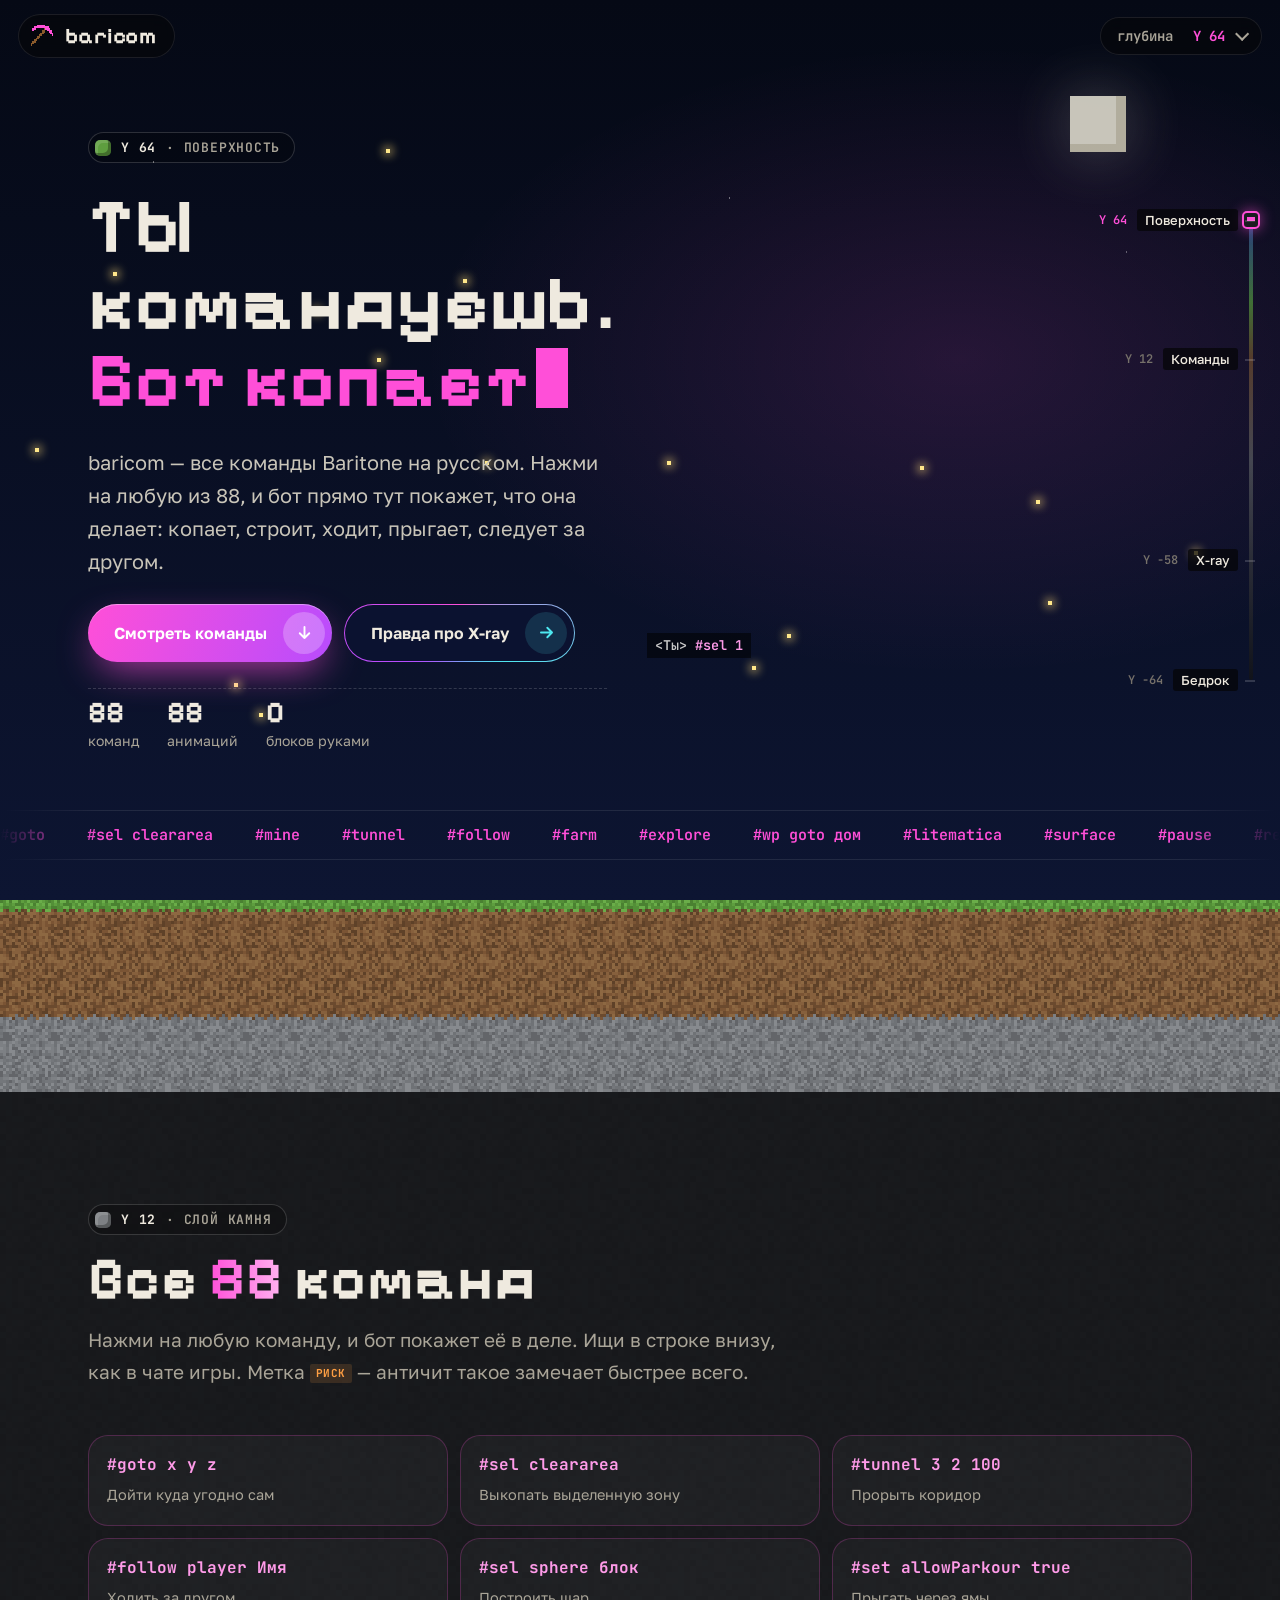
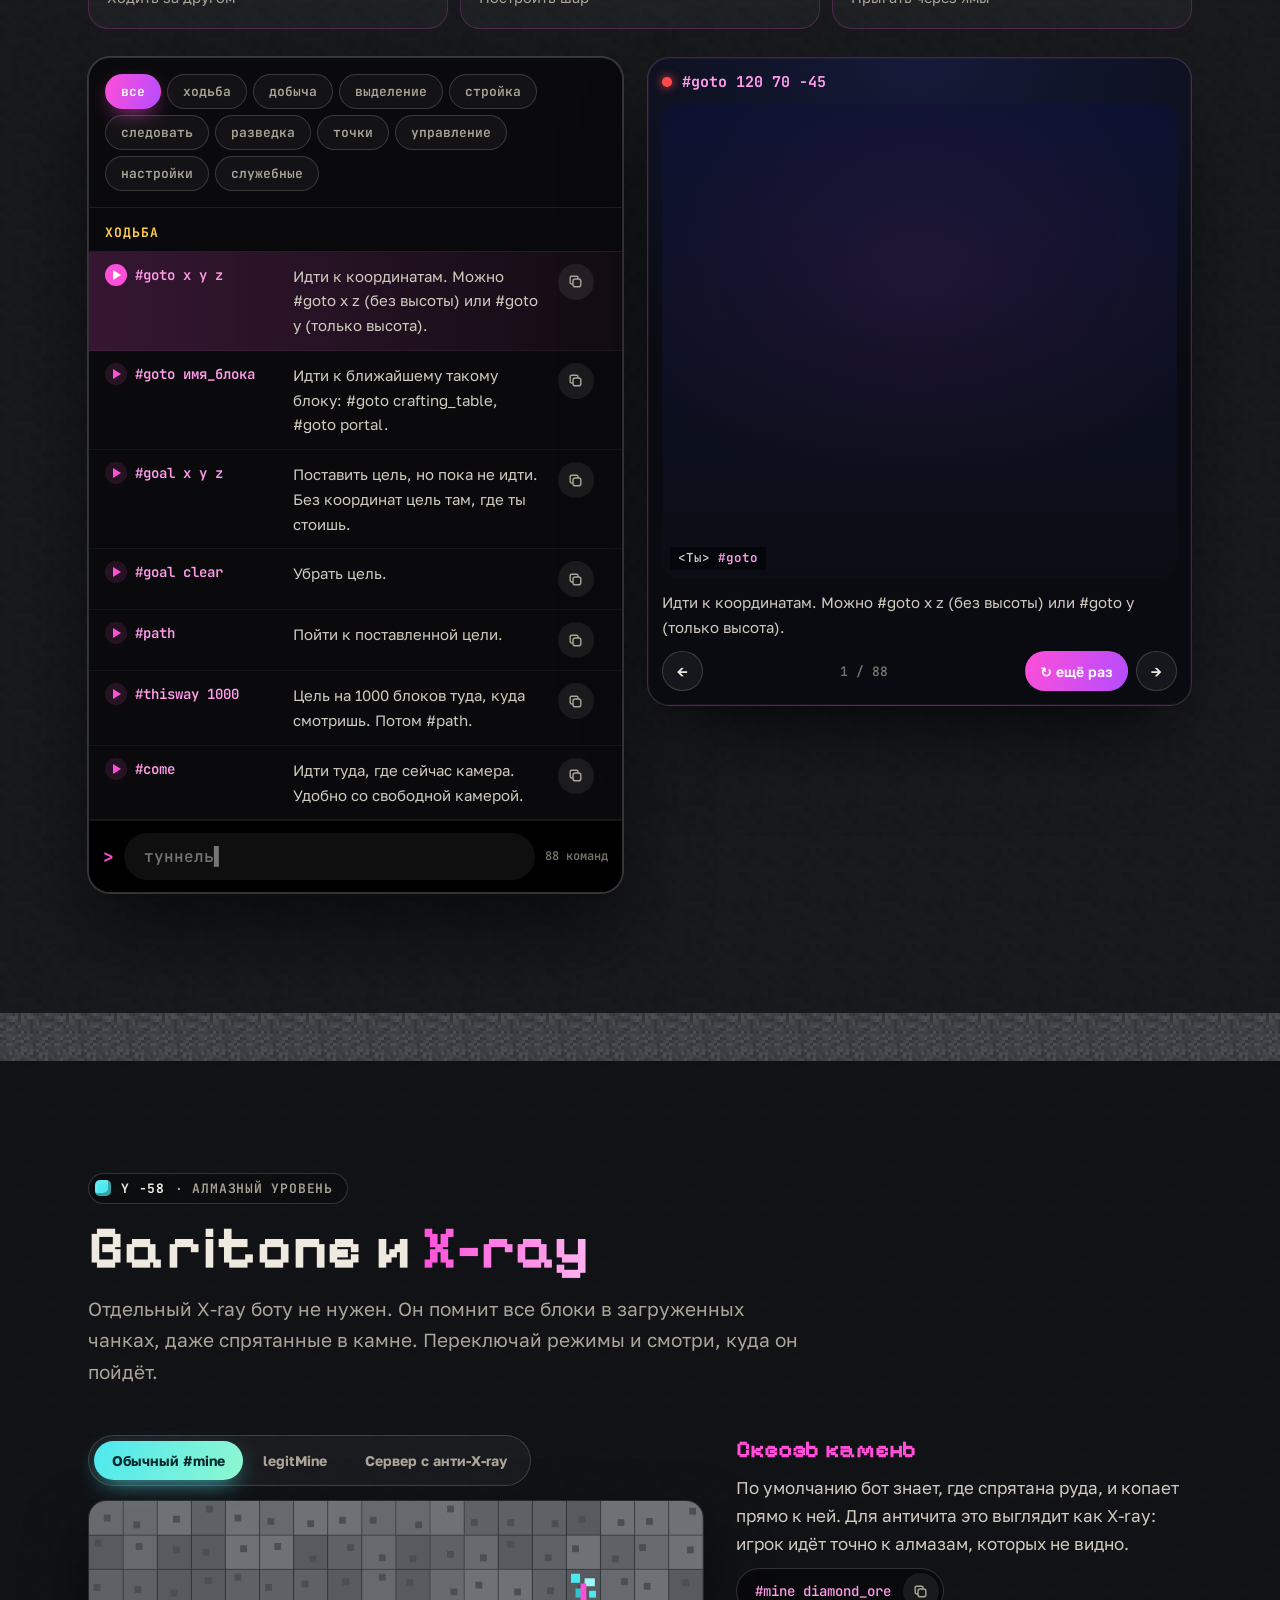
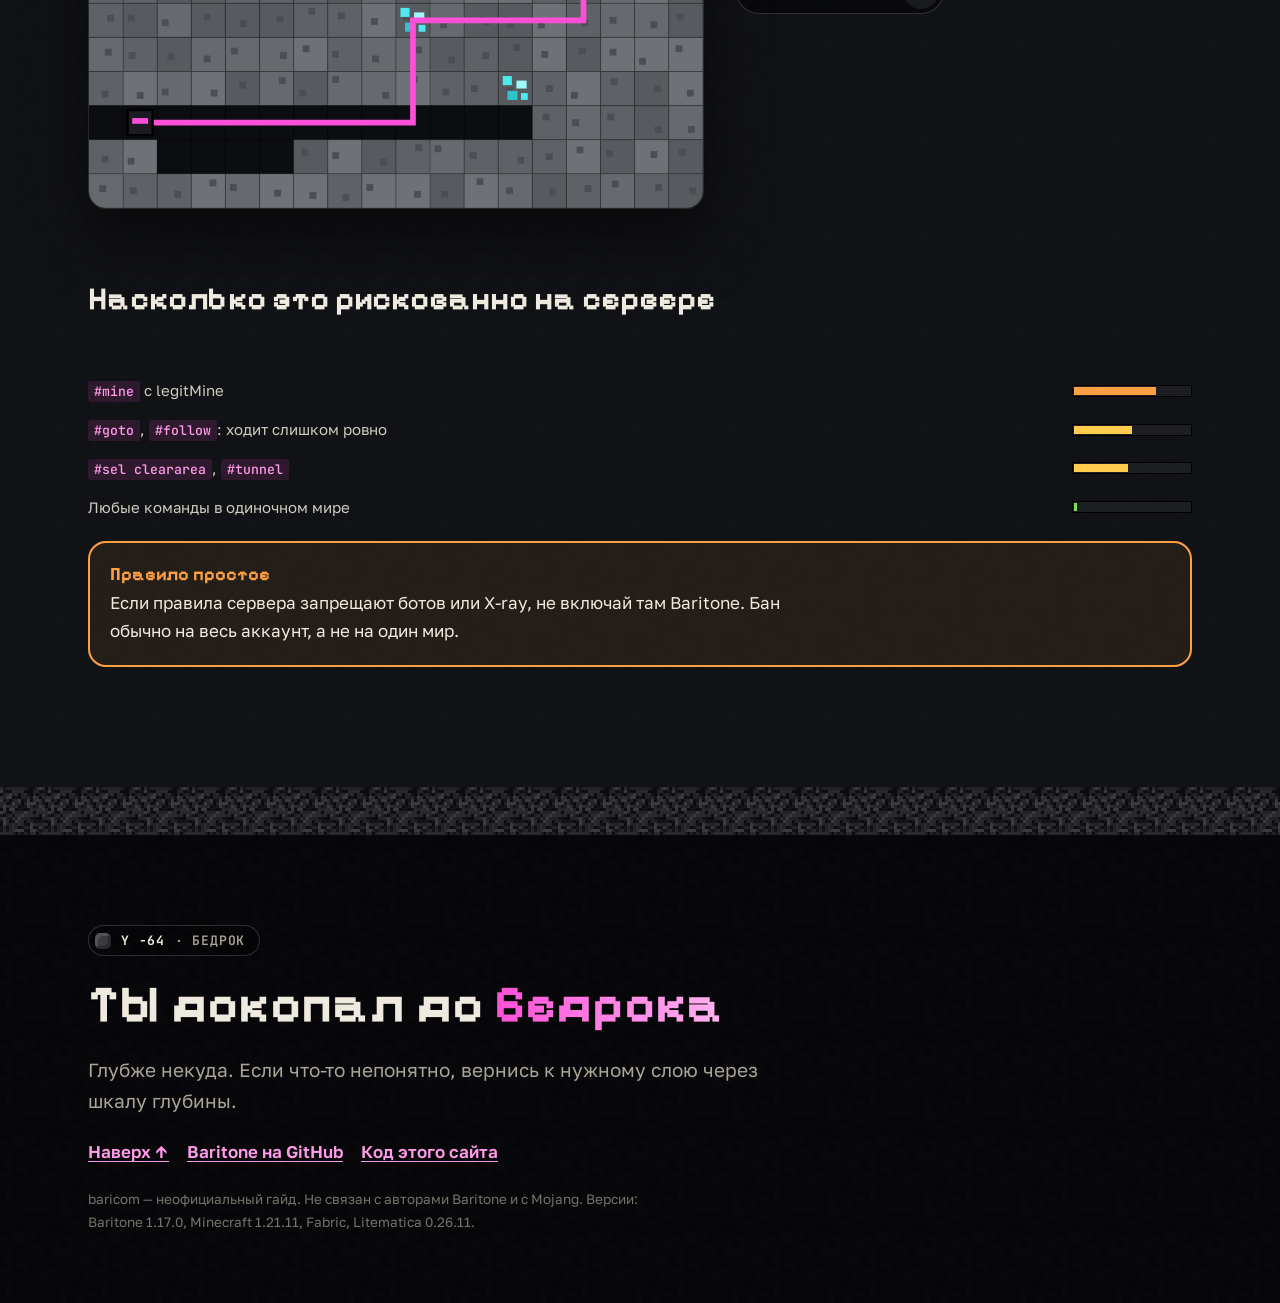
==== commit e34824f0: "Анимация для каждой из 88 команд; убраны установка, туториалы и скриншоты Co-Authored-By: Claude Opu" ====
--- a/index.html
+++ b/index.html
@@ -19,8 +19,8 @@
   <a class="brand" href="#surface" aria-label="baricom, наверх"><svg class="" viewBox="0 0 16 16" shape-rendering="crispEdges" aria-hidden="true"><rect x="5" y="1" width="5" height="1" fill="#ff4fd8"/><rect x="3" y="2" width="9" height="1" fill="#ff4fd8"/><rect x="2" y="3" width="2" height="1" fill="#ff4fd8"/><rect x="9" y="3" width="1" height="1" fill="#8a5a2b"/><rect x="10" y="3" width="3" height="1" fill="#ff4fd8"/><rect x="2" y="4" width="1" height="1" fill="#ff4fd8"/><rect x="8" y="4" width="2" height="1" fill="#8a5a2b"/><rect x="11" y="4" width="3" height="1" fill="#ff4fd8"/><rect x="8" y="5" width="2" height="1" fill="#8a5a2b"/><rect x="12" y="5" width="2" height="1" fill="#ff4fd8"/><rect x="7" y="6" width="2" height="1" fill="#8a5a2b"/><rect x="13" y="6" width="2" height="1" fill="#ff4fd8"/><rect x="6" y="7" width="2" height="1" fill="#8a5a2b"/><rect x="14" y="7" width="1" height="1" fill="#ff4fd8"/><rect x="5" y="8" width="2" height="1" fill="#8a5a2b"/><rect x="4" y="9" width="2" height="1" fill="#8a5a2b"/><rect x="3" y="10" width="2" height="1" fill="#8a5a2b"/><rect x="2" y="11" width="2" height="1" fill="#8a5a2b"/><rect x="1" y="12" width="2" height="1" fill="#8a5a2b"/><rect x="1" y="13" width="1" height="1" fill="#8a5a2b"/></svg>baricom</a>
   <button class="ytag" type="button" id="ytag" aria-expanded="false" aria-controls="depthMenu"><span class="lbl">глубина</span><b id="yval">Y 64</b><span class="chev"></span></button>
 </div></header>
-<nav class="depth-menu" id="depthMenu" aria-label="Слои" hidden><a href="#surface" data-sec="surface"><span>Y 64</span>Поверхность</a><a href="#install" data-sec="install"><span>Y 40</span>Установка</a><a href="#clear" data-sec="clear"><span>Y 12</span>Расчистка</a><a href="#commands" data-sec="commands"><span>Y −20</span>Команды</a><a href="#xray" data-sec="xray"><span>Y −58</span>X-ray</a><a href="#bedrock" data-sec="bedrock"><span>Y −64</span>Бедрок</a></nav>
-<nav class="gauge" aria-label="Глубина страницы"><div class="track"></div><div class="bot" id="gbot"></div><a href="#surface" data-sec="surface" style="top:0%"><span>Y 64</span><em>Поверхность</em><i></i></a><a href="#install" data-sec="install" style="top:20%"><span>Y 40</span><em>Установка</em><i></i></a><a href="#clear" data-sec="clear" style="top:40%"><span>Y 12</span><em>Расчистка</em><i></i></a><a href="#commands" data-sec="commands" style="top:60%"><span>Y −20</span><em>Команды</em><i></i></a><a href="#xray" data-sec="xray" style="top:80%"><span>Y −58</span><em>X-ray</em><i></i></a><a href="#bedrock" data-sec="bedrock" style="top:100%"><span>Y −64</span><em>Бедрок</em><i></i></a></nav>
+<nav class="depth-menu" id="depthMenu" aria-label="Слои" hidden><a href="#surface" data-sec="surface"><span>Y 64</span>Поверхность</a><a href="#commands" data-sec="commands"><span>Y 12</span>Команды</a><a href="#xray" data-sec="xray"><span>Y −58</span>X-ray</a><a href="#bedrock" data-sec="bedrock"><span>Y −64</span>Бедрок</a></nav>
+<nav class="gauge" aria-label="Глубина страницы"><div class="track"></div><div class="bot" id="gbot"></div><a href="#surface" data-sec="surface" style="top:0%"><span>Y 64</span><em>Поверхность</em><i></i></a><a href="#commands" data-sec="commands" style="top:33%"><span>Y 12</span><em>Команды</em><i></i></a><a href="#xray" data-sec="xray" style="top:67%"><span>Y −58</span><em>X-ray</em><i></i></a><a href="#bedrock" data-sec="bedrock" style="top:100%"><span>Y −64</span><em>Бедрок</em><i></i></a></nav>
 
 <main>
 <section class="hero" id="surface" data-y="64">
@@ -29,9 +29,9 @@
     <div class="hero-copy">
       <span class="ylvl" style="--c:#5e9e3f"><i></i><b>Y 64</b> · Поверхность</span>
       <h1>Ты командуешь.<span class="l2">Бот копает<span class="cur" aria-hidden="true"></span></span></h1>
-      <p class="lead">baricom — всё про Baritone на русском. Ставишь мод за минуту, пишешь одну команду в чат, и бот сам выкапывает зону из Litematica, ходит, строит и ищет руду.</p>
-      <div class="ctas"><a class="btn pri" href="#install"><span>Начать спуск</span><span class="ico down"><svg viewBox="0 0 24 24" aria-hidden="true"><path d="M12 5v14M6 13l6 6 6-6" fill="none" stroke="currentColor" stroke-width="2.4" stroke-linecap="round" stroke-linejoin="round"/></svg></span></a><a class="btn ghost" href="#commands"><span>Все 88 команд</span><span class="ico right"><svg viewBox="0 0 24 24" aria-hidden="true"><path d="M5 12h14M13 6l6 6-6 6" fill="none" stroke="currentColor" stroke-width="2.4" stroke-linecap="round" stroke-linejoin="round"/></svg></span></a></div>
-      <div class="stats"><div><b data-count="88">88</b><span>команд</span></div><div><b>1 мин</b><span>на установку</span></div><div><b>0</b><span>блоков руками</span></div></div>
+      <p class="lead">baricom — все команды Baritone на русском. Нажми на любую из 88, и бот прямо тут покажет, что она делает: копает, строит, ходит, прыгает, следует за другом.</p>
+      <div class="ctas"><a class="btn pri" href="#commands"><span>Смотреть команды</span><span class="ico down"><svg viewBox="0 0 24 24" aria-hidden="true"><path d="M12 5v14M6 13l6 6 6-6" fill="none" stroke="currentColor" stroke-width="2.4" stroke-linecap="round" stroke-linejoin="round"/></svg></span></a><a class="btn ghost" href="#xray"><span>Правда про X-ray</span><span class="ico right"><svg viewBox="0 0 24 24" aria-hidden="true"><path d="M5 12h14M13 6l6 6-6 6" fill="none" stroke="currentColor" stroke-width="2.4" stroke-linecap="round" stroke-linejoin="round"/></svg></span></a></div>
+      <div class="stats"><div><b data-count="88">88</b><span>команд</span></div><div><b data-count="88">88</b><span>анимаций</span></div><div><b>0</b><span>блоков руками</span></div></div>
     </div>
     <div class="stage" id="stage">
       <canvas id="world" aria-label="Анимация: бот выкапывает выделенную область" role="img"></canvas>
@@ -47,147 +47,32 @@
 </section>
 
 <div class="strata s-grass" aria-hidden="true"></div>
+<div class="strata s-dirt" aria-hidden="true"></div>
+<div class="strata s-dirtstone" aria-hidden="true"></div>
+<div class="strata s-stone" aria-hidden="true"></div>
 
-<section class="layer l-dirt" id="install" data-y="40">
-  <div class="wrap">
-    <div class="head">
-      <span class="ylvl" style="--c:#7a5434"><i></i><b>Y 40</b> · Слой земли</span>
-      <h2>Установка за <em>одну минуту</em></h2>
-      <p class="lead">Нужен Minecraft 1.21.11 с Fabric. Если у тебя уже стоит Litematica 0.26.11, Fabric уже есть.</p>
-    </div>
-
-    <div class="recipe" aria-label="Рецепт: файл мода плюс папка mods равно работающий бот">
-      <figure><div class="slot"><svg class="" viewBox="0 0 16 16" shape-rendering="crispEdges" aria-hidden="true"><rect x="3" y="1" width="8" height="1" fill="#9aa0a8"/><rect x="3" y="2" width="1" height="1" fill="#9aa0a8"/><rect x="4" y="2" width="6" height="1" fill="#e8e6df"/><rect x="10" y="2" width="2" height="1" fill="#9aa0a8"/><rect x="3" y="3" width="1" height="1" fill="#9aa0a8"/><rect x="4" y="3" width="6" height="1" fill="#e8e6df"/><rect x="10" y="3" width="3" height="1" fill="#9aa0a8"/><rect x="3" y="4" width="1" height="1" fill="#9aa0a8"/><rect x="4" y="4" width="8" height="1" fill="#e8e6df"/><rect x="12" y="4" width="1" height="1" fill="#9aa0a8"/><rect x="3" y="5" width="1" height="1" fill="#9aa0a8"/><rect x="4" y="5" width="1" height="1" fill="#e8e6df"/><rect x="5" y="5" width="6" height="1" fill="#ff4fd8"/><rect x="11" y="5" width="1" height="1" fill="#e8e6df"/><rect x="12" y="5" width="1" height="1" fill="#9aa0a8"/><rect x="3" y="6" width="1" height="1" fill="#9aa0a8"/><rect x="4" y="6" width="1" height="1" fill="#e8e6df"/><rect x="5" y="6" width="6" height="1" fill="#ff4fd8"/><rect x="11" y="6" width="1" height="1" fill="#e8e6df"/><rect x="12" y="6" width="1" height="1" fill="#9aa0a8"/><rect x="3" y="7" width="1" height="1" fill="#9aa0a8"/><rect x="4" y="7" width="8" height="1" fill="#e8e6df"/><rect x="12" y="7" width="1" height="1" fill="#9aa0a8"/><rect x="3" y="8" width="1" height="1" fill="#9aa0a8"/><rect x="4" y="8" width="1" height="1" fill="#e8e6df"/><rect x="5" y="8" width="6" height="1" fill="#9aa0a8"/><rect x="11" y="8" width="1" height="1" fill="#e8e6df"/><rect x="12" y="8" width="1" height="1" fill="#9aa0a8"/><rect x="3" y="9" width="1" height="1" fill="#9aa0a8"/><rect x="4" y="9" width="8" height="1" fill="#e8e6df"/><rect x="12" y="9" width="1" height="1" fill="#9aa0a8"/><rect x="3" y="10" width="1" height="1" fill="#9aa0a8"/><rect x="4" y="10" width="1" height="1" fill="#e8e6df"/><rect x="5" y="10" width="4" height="1" fill="#9aa0a8"/><rect x="9" y="10" width="3" height="1" fill="#e8e6df"/><rect x="12" y="10" width="1" height="1" fill="#9aa0a8"/><rect x="3" y="11" width="1" height="1" fill="#9aa0a8"/><rect x="4" y="11" width="8" height="1" fill="#e8e6df"/><rect x="12" y="11" width="1" height="1" fill="#9aa0a8"/><rect x="3" y="12" width="10" height="1" fill="#9aa0a8"/></svg></div><figcaption>baritone-api-fabric-1.17.0.jar</figcaption></figure>
-      <span class="op" aria-hidden="true">+</span>
-      <figure><div class="slot"><svg class="" viewBox="0 0 16 16" shape-rendering="crispEdges" aria-hidden="true"><rect x="2" y="2" width="4" height="1" fill="#b8862f"/><rect x="2" y="3" width="1" height="1" fill="#b8862f"/><rect x="3" y="3" width="3" height="1" fill="#f0c454"/><rect x="6" y="3" width="1" height="1" fill="#b8862f"/><rect x="2" y="4" width="1" height="1" fill="#b8862f"/><rect x="3" y="4" width="4" height="1" fill="#f0c454"/><rect x="7" y="4" width="7" height="1" fill="#b8862f"/><rect x="2" y="5" width="1" height="1" fill="#b8862f"/><rect x="3" y="5" width="10" height="1" fill="#f0c454"/><rect x="13" y="5" width="1" height="1" fill="#b8862f"/><rect x="2" y="6" width="1" height="1" fill="#b8862f"/><rect x="3" y="6" width="10" height="1" fill="#f0c454"/><rect x="13" y="6" width="1" height="1" fill="#b8862f"/><rect x="2" y="7" width="1" height="1" fill="#b8862f"/><rect x="3" y="7" width="10" height="1" fill="#f0c454"/><rect x="13" y="7" width="1" height="1" fill="#b8862f"/><rect x="2" y="8" width="1" height="1" fill="#b8862f"/><rect x="3" y="8" width="10" height="1" fill="#f0c454"/><rect x="13" y="8" width="1" height="1" fill="#b8862f"/><rect x="2" y="9" width="1" height="1" fill="#b8862f"/><rect x="3" y="9" width="10" height="1" fill="#f0c454"/><rect x="13" y="9" width="1" height="1" fill="#b8862f"/><rect x="2" y="10" width="12" height="1" fill="#b8862f"/></svg></div><figcaption>.minecraft\mods</figcaption></figure>
-      <span class="op" aria-hidden="true">→</span>
-      <figure><div class="slot big"><svg class="" viewBox="0 0 16 16" shape-rendering="crispEdges" aria-hidden="true"><rect x="2" y="1" width="12" height="1" fill="#9aa0a8"/><rect x="2" y="2" width="1" height="1" fill="#9aa0a8"/><rect x="3" y="2" width="10" height="1" fill="#1b1d22"/><rect x="13" y="2" width="1" height="1" fill="#9aa0a8"/><rect x="2" y="3" width="1" height="1" fill="#9aa0a8"/><rect x="3" y="3" width="2" height="1" fill="#1b1d22"/><rect x="5" y="3" width="1" height="1" fill="#ff4fd8"/><rect x="6" y="3" width="3" height="1" fill="#1b1d22"/><rect x="9" y="3" width="1" height="1" fill="#ff4fd8"/><rect x="10" y="3" width="3" height="1" fill="#1b1d22"/><rect x="13" y="3" width="1" height="1" fill="#9aa0a8"/><rect x="2" y="4" width="1" height="1" fill="#9aa0a8"/><rect x="3" y="4" width="1" height="1" fill="#1b1d22"/><rect x="4" y="4" width="8" height="1" fill="#ff4fd8"/><rect x="12" y="4" width="1" height="1" fill="#1b1d22"/><rect x="13" y="4" width="1" height="1" fill="#9aa0a8"/><rect x="2" y="5" width="1" height="1" fill="#9aa0a8"/><rect x="3" y="5" width="2" height="1" fill="#1b1d22"/><rect x="5" y="5" width="1" height="1" fill="#ff4fd8"/><rect x="6" y="5" width="3" height="1" fill="#1b1d22"/><rect x="9" y="5" width="1" height="1" fill="#ff4fd8"/><rect x="10" y="5" width="3" height="1" fill="#1b1d22"/><rect x="13" y="5" width="1" height="1" fill="#9aa0a8"/><rect x="2" y="6" width="1" height="1" fill="#9aa0a8"/><rect x="3" y="6" width="1" height="1" fill="#1b1d22"/><rect x="4" y="6" width="8" height="1" fill="#ff4fd8"/><rect x="12" y="6" width="1" height="1" fill="#1b1d22"/><rect x="13" y="6" width="1" height="1" fill="#9aa0a8"/><rect x="2" y="7" width="1" height="1" fill="#9aa0a8"/><rect x="3" y="7" width="2" height="1" fill="#1b1d22"/><rect x="5" y="7" width="1" height="1" fill="#ff4fd8"/><rect x="6" y="7" width="3" height="1" fill="#1b1d22"/><rect x="9" y="7" width="1" height="1" fill="#ff4fd8"/><rect x="10" y="7" width="3" height="1" fill="#1b1d22"/><rect x="13" y="7" width="1" height="1" fill="#9aa0a8"/><rect x="2" y="8" width="1" height="1" fill="#9aa0a8"/><rect x="3" y="8" width="10" height="1" fill="#1b1d22"/><rect x="13" y="8" width="1" height="1" fill="#9aa0a8"/><rect x="2" y="9" width="12" height="1" fill="#9aa0a8"/><rect x="2" y="10" width="2" height="1" fill="#9aa0a8"/><rect x="2" y="11" width="1" height="1" fill="#9aa0a8"/></svg></div><figcaption>бот в чате</figcaption></figure>
-    </div>
-
-    <div class="sub">
-      <ol class="steps" style="--c:#7a5434">
-        <li><div><h3>Возьми нужный файл</h3>
-          <p>На <a href="https://github.com/cabaletta/baritone/releases/tag/v1.17.0">странице релиза Baritone 1.17.0</a> много файлов. Тебе нужен один: <code>baritone-api-fabric-1.17.0.jar</code>. Файлы с forge, neoforge и unoptimized не подходят.</p></div></li>
-        <li><div><h3>Положи в папку mods</h3>
-          <p>Нажми <kbd>Win</kbd> + <kbd>R</kbd>, вставь путь ниже и нажми Enter. Перетащи файл туда, рядом с Litematica.</p>
-          <div class="cmdline"><code>%appdata%\.minecraft\mods</code><button class="copy" type="button" data-copy="%appdata%\.minecraft\mods" aria-label="Скопировать %appdata%\.minecraft\mods"><svg class="i-copy" viewBox="0 0 24 24" aria-hidden="true"><rect x="8.5" y="8.5" width="11" height="11" rx="3" fill="none" stroke="currentColor" stroke-width="2"/><path d="M15.5 8.5V6.5a2 2 0 0 0-2-2h-7a2 2 0 0 0-2 2v7a2 2 0 0 0 2 2h2" fill="none" stroke="currentColor" stroke-width="2"/></svg><svg class="i-ok" viewBox="0 0 24 24" aria-hidden="true"><path d="M5 12.5l4.5 4.5L19 7.5" fill="none" stroke="currentColor" stroke-width="2.6" stroke-linecap="round" stroke-linejoin="round"/></svg></button></div></div></li>
-        <li><div><h3>Перезапусти игру и проверь</h3>
-          <p>Зайди в мир и напиши в чат:</p><div class="cmdline"><code>#help</code><span class="note">← пришёл список команд? всё работает</span><button class="copy" type="button" data-copy="#help" aria-label="Скопировать #help"><svg class="i-copy" viewBox="0 0 24 24" aria-hidden="true"><rect x="8.5" y="8.5" width="11" height="11" rx="3" fill="none" stroke="currentColor" stroke-width="2"/><path d="M15.5 8.5V6.5a2 2 0 0 0-2-2h-7a2 2 0 0 0-2 2v7a2 2 0 0 0 2 2h2" fill="none" stroke="currentColor" stroke-width="2"/></svg><svg class="i-ok" viewBox="0 0 24 24" aria-hidden="true"><path d="M5 12.5l4.5 4.5L19 7.5" fill="none" stroke="currentColor" stroke-width="2.6" stroke-linecap="round" stroke-linejoin="round"/></svg></button></div></div></li>
-      </ol>
-    </div>
-
-    <div class="sub">
-      <div class="ach" role="status"><svg class="" viewBox="0 0 16 16" shape-rendering="crispEdges" aria-hidden="true"><rect x="3" y="1" width="10" height="1" fill="#c8901e"/><rect x="1" y="2" width="1" height="1" fill="#c8901e"/><rect x="3" y="2" width="1" height="1" fill="#c8901e"/><rect x="4" y="2" width="8" height="1" fill="#ffd84d"/><rect x="12" y="2" width="1" height="1" fill="#c8901e"/><rect x="14" y="2" width="1" height="1" fill="#c8901e"/><rect x="1" y="3" width="3" height="1" fill="#c8901e"/><rect x="4" y="3" width="8" height="1" fill="#ffd84d"/><rect x="12" y="3" width="3" height="1" fill="#c8901e"/><rect x="2" y="4" width="1" height="1" fill="#c8901e"/><rect x="4" y="4" width="1" height="1" fill="#c8901e"/><rect x="5" y="4" width="6" height="1" fill="#ffd84d"/><rect x="11" y="4" width="1" height="1" fill="#c8901e"/><rect x="13" y="4" width="1" height="1" fill="#c8901e"/><rect x="4" y="5" width="1" height="1" fill="#c8901e"/><rect x="5" y="5" width="6" height="1" fill="#ffd84d"/><rect x="11" y="5" width="1" height="1" fill="#c8901e"/><rect x="5" y="6" width="1" height="1" fill="#c8901e"/><rect x="6" y="6" width="4" height="1" fill="#ffd84d"/><rect x="10" y="6" width="1" height="1" fill="#c8901e"/><rect x="6" y="7" width="1" height="1" fill="#c8901e"/><rect x="7" y="7" width="2" height="1" fill="#ffd84d"/><rect x="9" y="7" width="1" height="1" fill="#c8901e"/><rect x="7" y="8" width="2" height="1" fill="#c8901e"/><rect x="7" y="9" width="2" height="1" fill="#c8901e"/><rect x="5" y="10" width="6" height="1" fill="#c8901e"/><rect x="4" y="11" width="8" height="1" fill="#c8901e"/></svg><div><b>Достижение получено!</b><span>Бот на связи: #help ответил</span></div></div>
-    </div>
-
-    <div class="sub">
-      <h3>Другая версия игры?</h3>
-      <p>Версия мода должна совпадать с версией Minecraft. Иначе игра не запустится.</p>
-      <div class="ver"><span class="me">1.21.11 → 1.17.0 · твоя</span><span>26.2 → 1.19.0</span><span>26.1 → 1.18.0</span><span>1.21.2–1.21.3 → 1.12.0</span><span>1.21–1.21.1 → 1.11.3</span><span>1.20.5–1.20.6 → 1.10.8</span><span>1.20–1.20.1 → 1.10.5</span></div>
-    </div>
-
-    <div class="sub">
-      <h3>Если не работает</h3>
-      <div>
-        <details class="faq"><summary>Игра вылетает при запуске</summary><div><p>Скачан не тот файл. Нужна версия 1.17.0 и именно fabric. Удали лишний .jar из папки mods.</p></div></details>
-        <details class="faq"><summary>#help молчит</summary><div><p>Проверь, появилась ли папка <code>baritone</code> в <code>.minecraft</code>. Если нет, мод лежит не в той папке. Если играешь через другой лаунчер, у него своя папка mods.</p></div></details>
-        <details class="faq"><summary>Команда ушла в общий чат</summary><div><p>Всегда начинай с <code>#</code>. Без решётки опечатка уходит всем игрокам на сервере.</p></div></details>
-        <details class="faq"><summary>Бот ведёт себя странно</summary><div><p>Сбрось настройки: удали файл <code>.minecraft\baritone\settings.txt</code> и перезапусти игру. Или напиши <code>#reset</code>.</p></div></details>
-      </div>
-    </div>
-  </div>
-</section>
-
-<div class="strata s-dirtstone" aria-hidden="true"></div>
-
-<section class="layer l-stone" id="clear" data-y="12">
+<section class="layer l-deep" id="commands" data-y="12">
   <div class="wrap">
     <div class="head">
       <span class="ylvl" style="--c:#7d8084"><i></i><b>Y 12</b> · Слой камня</span>
-      <h2>Розовая зона? <em>Бот её съест</em></h2>
-      <p class="lead">Litematica красит розовым всё, чего нет в схеме. Значит, эти блоки надо убрать. Руками это часы. Baritone делает это сам, слой за слоем.</p>
+      <h2>Все <em>88</em> команд</h2>
+      <p class="lead">Нажми на любую команду, и бот покажет её в деле. Ищи в строке внизу, как в чате игры. Метка <span class="risk" style="margin:0">РИСК</span> — античит такое замечает быстрее всего.</p>
     </div>
-
-    <figure style="margin:0">
-      <div class="shot"><img src="assets/img/litematica-extra.jpg" width="1200" height="488" alt="Схема Litematica: лишние блоки подсвечены розовым" loading="lazy">
-        <div class="legend"><span style="--c:#ff4fd8"><i></i>Розовый — лишний, сломать</span><span style="--c:#e53935"><i></i>Красный — не тот блок</span><span style="--c:#ffb300"><i></i>Жёлтый — не то состояние</span><span style="--c:#4fc3f7"><i></i>Голубой — не хватает</span></div>
-      </div>
-    </figure>
-
-    <div class="sub">
-      <h3>Где это в Litematica</h3>
-      <div class="mini-shots">
-        <figure><div class="shot"><img src="assets/img/litematica-menu.jpg" width="1060" height="530" alt="Главное меню Litematica"></div>
-          <figcaption class="cap">Клавиша <kbd>M</kbd> → «Размещённые голограммы» → «Настроить». Там координаты схемы.</figcaption></figure>
-        <figure><div class="shot"><img src="assets/img/litematica-verify.jpg" width="385" height="132" alt="Кнопка Проверка схемы"></div>
-          <figcaption class="cap">«Проверка схемы» → раздел «Лишние». Это всё, что бот должен выкопать.</figcaption></figure>
-      </div>
-    </div>
-
-    <div class="sub">
-      <h3>Способ 1. Выделить и выкопать</h3>
-      <div class="method">
-        <div class="iso"><svg viewBox="-172 -92 344 264" role="img" aria-label="Выделенная область с двумя углами, частично выкопанная"><polygon points="20.0,10.0 40.0,20.0 20.0,30.0 0.0,20.0" fill="#7d8084"/><polygon points="20.0,10.0 40.0,20.0 20.0,30.0 0.0,20.0" fill="none" stroke="#000" stroke-opacity=".18"/><polygon points="0.0,0.0 20.0,-10.0 20.0,10.0 0.0,20.0" fill="#7d8084"/><polygon points="0.0,0.0 20.0,-10.0 20.0,10.0 0.0,20.0" fill="#000" fill-opacity="0.42"/><polygon points="0.0,0.0 20.0,-10.0 20.0,10.0 0.0,20.0" fill="none" stroke="#000" stroke-opacity=".18"/><polygon points="20.0,-10.0 40.0,0.0 40.0,20.0 20.0,10.0" fill="#7d8084"/><polygon points="20.0,-10.0 40.0,0.0 40.0,20.0 20.0,10.0" fill="#000" fill-opacity="0.25"/><polygon points="20.0,-10.0 40.0,0.0 40.0,20.0 20.0,10.0" fill="none" stroke="#000" stroke-opacity=".18"/><polygon points="0.0,-80.0 20.0,-70.0 0.0,-60.0 -20.0,-70.0" fill="#5e9e3f"/><polygon points="0.0,-80.0 20.0,-70.0 0.0,-60.0 -20.0,-70.0" fill="none" stroke="#000" stroke-opacity=".18"/><polygon points="0.0,20.0 20.0,30.0 0.0,40.0 -20.0,30.0" fill="#7d8084"/><polygon points="0.0,20.0 20.0,30.0 0.0,40.0 -20.0,30.0" fill="none" stroke="#000" stroke-opacity=".18"/><polygon points="40.0,20.0 60.0,30.0 40.0,40.0 20.0,30.0" fill="#7d8084"/><polygon points="40.0,20.0 60.0,30.0 40.0,40.0 20.0,30.0" fill="none" stroke="#000" stroke-opacity=".18"/><polygon points="-20.0,10.0 0.0,0.0 0.0,20.0 -20.0,30.0" fill="#7d8084"/><polygon points="-20.0,10.0 0.0,0.0 0.0,20.0 -20.0,30.0" fill="#000" fill-opacity="0.42"/><polygon points="-20.0,10.0 0.0,0.0 0.0,20.0 -20.0,30.0" fill="none" stroke="#000" stroke-opacity=".18"/><polygon points="40.0,0.0 60.0,10.0 60.0,30.0 40.0,20.0" fill="#7d8084"/><polygon points="40.0,0.0 60.0,10.0 60.0,30.0 40.0,20.0" fill="#000" fill-opacity="0.25"/><polygon points="40.0,0.0 60.0,10.0 60.0,30.0 40.0,20.0" fill="none" stroke="#000" stroke-opacity=".18"/><polygon points="0.0,-20.0 20.0,-30.0 20.0,-10.0 0.0,0.0" fill="#7a5434"/><polygon points="0.0,-20.0 20.0,-30.0 20.0,-10.0 0.0,0.0" fill="#000" fill-opacity="0.42"/><polygon points="0.0,-20.0 20.0,-30.0 20.0,-10.0 0.0,0.0" fill="none" stroke="#000" stroke-opacity=".18"/><polygon points="20.0,-30.0 40.0,-20.0 40.0,0.0 20.0,-10.0" fill="#7a5434"/><polygon points="20.0,-30.0 40.0,-20.0 40.0,0.0 20.0,-10.0" fill="#000" fill-opacity="0.25"/><polygon points="20.0,-30.0 40.0,-20.0 40.0,0.0 20.0,-10.0" fill="none" stroke="#000" stroke-opacity=".18"/><polygon points="-20.0,-70.0 0.0,-60.0 -20.0,-50.0 -40.0,-60.0" fill="#5e9e3f"/><polygon points="-20.0,-70.0 0.0,-60.0 -20.0,-50.0 -40.0,-60.0" fill="none" stroke="#000" stroke-opacity=".18"/><polygon points="20.0,-70.0 40.0,-60.0 20.0,-50.0 0.0,-60.0" fill="#5e9e3f"/><polygon points="20.0,-70.0 40.0,-60.0 20.0,-50.0 0.0,-60.0" fill="none" stroke="#000" stroke-opacity=".18"/><polygon points="-20.0,30.0 0.0,40.0 -20.0,50.0 -40.0,40.0" fill="#7d8084"/><polygon points="-20.0,30.0 0.0,40.0 -20.0,50.0 -40.0,40.0" fill="none" stroke="#000" stroke-opacity=".18"/><polygon points="20.0,30.0 40.0,40.0 20.0,50.0 0.0,40.0" fill="#7d8084"/><polygon points="20.0,30.0 40.0,40.0 20.0,50.0 0.0,40.0" fill="none" stroke="#000" stroke-opacity=".18"/><polygon points="60.0,30.0 80.0,40.0 60.0,50.0 40.0,40.0" fill="#7d8084"/><polygon points="60.0,30.0 80.0,40.0 60.0,50.0 40.0,40.0" fill="none" stroke="#000" stroke-opacity=".18"/><polygon points="-40.0,20.0 -20.0,10.0 -20.0,30.0 -40.0,40.0" fill="#7d8084"/><polygon points="-40.0,20.0 -20.0,10.0 -20.0,30.0 -40.0,40.0" fill="#000" fill-opacity="0.42"/><polygon points="-40.0,20.0 -20.0,10.0 -20.0,30.0 -40.0,40.0" fill="none" stroke="#000" stroke-opacity=".18"/><polygon points="60.0,10.0 80.0,20.0 80.0,40.0 60.0,30.0" fill="#7d8084"/><polygon points="60.0,10.0 80.0,20.0 80.0,40.0 60.0,30.0" fill="#000" fill-opacity="0.25"/><polygon points="60.0,10.0 80.0,20.0 80.0,40.0 60.0,30.0" fill="none" stroke="#000" stroke-opacity=".18"/><polygon points="-20.0,-10.0 0.0,-20.0 0.0,0.0 -20.0,10.0" fill="#7a5434"/><polygon points="-20.0,-10.0 0.0,-20.0 0.0,0.0 -20.0,10.0" fill="#000" fill-opacity="0.42"/><polygon points="-20.0,-10.0 0.0,-20.0 0.0,0.0 -20.0,10.0" fill="none" stroke="#000" stroke-opacity=".18"/><polygon points="40.0,-20.0 60.0,-10.0 60.0,10.0 40.0,0.0" fill="#7a5434"/><polygon points="40.0,-20.0 60.0,-10.0 60.0,10.0 40.0,0.0" fill="#000" fill-opacity="0.25"/><polygon points="40.0,-20.0 60.0,-10.0 60.0,10.0 40.0,0.0" fill="none" stroke="#000" stroke-opacity=".18"/><polygon points="-40.0,-60.0 -20.0,-50.0 -40.0,-40.0 -60.0,-50.0" fill="#5e9e3f"/><polygon points="-40.0,-60.0 -20.0,-50.0 -40.0,-40.0 -60.0,-50.0" fill="none" stroke="#000" stroke-opacity=".18"/><polygon points="0.0,-60.0 20.0,-50.0 0.0,-40.0 -20.0,-50.0" fill="#5e9e3f"/><polygon points="0.0,-60.0 20.0,-50.0 0.0,-40.0 -20.0,-50.0" fill="none" stroke="#000" stroke-opacity=".18"/><polygon points="0.0,-40.0 20.0,-50.0 20.0,-30.0 0.0,-20.0" fill="#7a5434"/><polygon points="0.0,-40.0 20.0,-50.0 20.0,-30.0 0.0,-20.0" fill="#000" fill-opacity="0.42"/><polygon points="0.0,-40.0 20.0,-50.0 20.0,-30.0 0.0,-20.0" fill="none" stroke="#000" stroke-opacity=".18"/><polygon points="40.0,-60.0 60.0,-50.0 40.0,-40.0 20.0,-50.0" fill="#5e9e3f"/><polygon points="40.0,-60.0 60.0,-50.0 40.0,-40.0 20.0,-50.0" fill="none" stroke="#000" stroke-opacity=".18"/><polygon points="20.0,-50.0 40.0,-40.0 40.0,-20.0 20.0,-30.0" fill="#7a5434"/><polygon points="20.0,-50.0 40.0,-40.0 40.0,-20.0 20.0,-30.0" fill="#000" fill-opacity="0.25"/><polygon points="20.0,-50.0 40.0,-40.0 40.0,-20.0 20.0,-30.0" fill="none" stroke="#000" stroke-opacity=".18"/><polygon points="-40.0,40.0 -20.0,50.0 -40.0,60.0 -60.0,50.0" fill="#7d8084"/><polygon points="-40.0,40.0 -20.0,50.0 -40.0,60.0 -60.0,50.0" fill="none" stroke="#000" stroke-opacity=".18"/><polygon points="0.0,40.0 20.0,50.0 0.0,60.0 -20.0,50.0" fill="#7d8084"/><polygon points="0.0,40.0 20.0,50.0 0.0,60.0 -20.0,50.0" fill="none" stroke="#000" stroke-opacity=".18"/><polygon points="40.0,40.0 60.0,50.0 40.0,60.0 20.0,50.0" fill="#7d8084"/><polygon points="40.0,40.0 60.0,50.0 40.0,60.0 20.0,50.0" fill="none" stroke="#000" stroke-opacity=".18"/><polygon points="80.0,40.0 100.0,50.0 80.0,60.0 60.0,50.0" fill="#7d8084"/><polygon points="80.0,40.0 100.0,50.0 80.0,60.0 60.0,50.0" fill="none" stroke="#000" stroke-opacity=".18"/><polygon points="-60.0,30.0 -40.0,20.0 -40.0,40.0 -60.0,50.0" fill="#7d8084"/><polygon points="-60.0,30.0 -40.0,20.0 -40.0,40.0 -60.0,50.0" fill="#000" fill-opacity="0.42"/><polygon points="-60.0,30.0 -40.0,20.0 -40.0,40.0 -60.0,50.0" fill="none" stroke="#000" stroke-opacity=".18"/><polygon points="80.0,20.0 100.0,30.0 100.0,50.0 80.0,40.0" fill="#7d8084"/><polygon points="80.0,20.0 100.0,30.0 100.0,50.0 80.0,40.0" fill="#000" fill-opacity="0.25"/><polygon points="80.0,20.0 100.0,30.0 100.0,50.0 80.0,40.0" fill="none" stroke="#000" stroke-opacity=".18"/><polygon points="-40.0,0.0 -20.0,-10.0 -20.0,10.0 -40.0,20.0" fill="#7a5434"/><polygon points="-40.0,0.0 -20.0,-10.0 -20.0,10.0 -40.0,20.0" fill="#000" fill-opacity="0.42"/><polygon points="-40.0,0.0 -20.0,-10.0 -20.0,10.0 -40.0,20.0" fill="none" stroke="#000" stroke-opacity=".18"/><polygon points="60.0,-10.0 80.0,0.0 80.0,20.0 60.0,10.0" fill="#7a5434"/><polygon points="60.0,-10.0 80.0,0.0 80.0,20.0 60.0,10.0" fill="#000" fill-opacity="0.25"/><polygon points="60.0,-10.0 80.0,0.0 80.0,20.0 60.0,10.0" fill="none" stroke="#000" stroke-opacity=".18"/><polygon points="-60.0,-50.0 -40.0,-40.0 -60.0,-30.0 -80.0,-40.0" fill="#5e9e3f"/><polygon points="-60.0,-50.0 -40.0,-40.0 -60.0,-30.0 -80.0,-40.0" fill="none" stroke="#000" stroke-opacity=".18"/><polygon points="-20.0,-50.0 0.0,-40.0 -20.0,-30.0 -40.0,-40.0" fill="#5e9e3f"/><polygon points="-20.0,-50.0 0.0,-40.0 -20.0,-30.0 -40.0,-40.0" fill="none" stroke="#000" stroke-opacity=".18"/><polygon points="-20.0,-30.0 0.0,-40.0 0.0,-20.0 -20.0,-10.0" fill="#7a5434"/><polygon points="-20.0,-30.0 0.0,-40.0 0.0,-20.0 -20.0,-10.0" fill="#000" fill-opacity="0.42"/><polygon points="-20.0,-30.0 0.0,-40.0 0.0,-20.0 -20.0,-10.0" fill="none" stroke="#000" stroke-opacity=".18"/><polygon points="60.0,-50.0 80.0,-40.0 60.0,-30.0 40.0,-40.0" fill="#5e9e3f"/><polygon points="60.0,-50.0 80.0,-40.0 60.0,-30.0 40.0,-40.0" fill="none" stroke="#000" stroke-opacity=".18"/><polygon points="40.0,-40.0 60.0,-30.0 60.0,-10.0 40.0,-20.0" fill="#7a5434"/><polygon points="40.0,-40.0 60.0,-30.0 60.0,-10.0 40.0,-20.0" fill="#000" fill-opacity="0.25"/><polygon points="40.0,-40.0 60.0,-30.0 60.0,-10.0 40.0,-20.0" fill="none" stroke="#000" stroke-opacity=".18"/><polygon points="-160.0,60.0 -140.0,70.0 -140.0,90.0 -160.0,80.0" fill="#7d8084"/><polygon points="-160.0,60.0 -140.0,70.0 -140.0,90.0 -160.0,80.0" fill="#000" fill-opacity="0.25"/><polygon points="-160.0,60.0 -140.0,70.0 -140.0,90.0 -160.0,80.0" fill="none" stroke="#000" stroke-opacity=".18"/><polygon points="-60.0,50.0 -40.0,60.0 -60.0,70.0 -80.0,60.0" fill="#7d8084"/><polygon points="-60.0,50.0 -40.0,60.0 -60.0,70.0 -80.0,60.0" fill="none" stroke="#000" stroke-opacity=".18"/><polygon points="-20.0,50.0 0.0,60.0 -20.0,70.0 -40.0,60.0" fill="#7d8084"/><polygon points="-20.0,50.0 0.0,60.0 -20.0,70.0 -40.0,60.0" fill="none" stroke="#000" stroke-opacity=".18"/><polygon points="20.0,50.0 40.0,60.0 20.0,70.0 0.0,60.0" fill="#7d8084"/><polygon points="20.0,50.0 40.0,60.0 20.0,70.0 0.0,60.0" fill="none" stroke="#000" stroke-opacity=".18"/><polygon points="60.0,50.0 80.0,60.0 60.0,70.0 40.0,60.0" fill="#7d8084"/><polygon points="60.0,50.0 80.0,60.0 60.0,70.0 40.0,60.0" fill="none" stroke="#000" stroke-opacity=".18"/><polygon points="100.0,50.0 120.0,60.0 100.0,70.0 80.0,60.0" fill="#7d8084"/><polygon points="100.0,50.0 120.0,60.0 100.0,70.0 80.0,60.0" fill="none" stroke="#000" stroke-opacity=".18"/><polygon points="140.0,70.0 160.0,60.0 160.0,80.0 140.0,90.0" fill="#7d8084"/><polygon points="140.0,70.0 160.0,60.0 160.0,80.0 140.0,90.0" fill="#000" fill-opacity="0.42"/><polygon points="140.0,70.0 160.0,60.0 160.0,80.0 140.0,90.0" fill="none" stroke="#000" stroke-opacity=".18"/><polygon points="-80.0,40.0 -60.0,30.0 -60.0,50.0 -80.0,60.0" fill="#7d8084"/><polygon points="-80.0,40.0 -60.0,30.0 -60.0,50.0 -80.0,60.0" fill="#000" fill-opacity="0.42"/><polygon points="-80.0,40.0 -60.0,30.0 -60.0,50.0 -80.0,60.0" fill="none" stroke="#000" stroke-opacity=".18"/><polygon points="100.0,30.0 120.0,40.0 120.0,60.0 100.0,50.0" fill="#7d8084"/><polygon points="100.0,30.0 120.0,40.0 120.0,60.0 100.0,50.0" fill="#000" fill-opacity="0.25"/><polygon points="100.0,30.0 120.0,40.0 120.0,60.0 100.0,50.0" fill="none" stroke="#000" stroke-opacity=".18"/><polygon points="-60.0,10.0 -40.0,0.0 -40.0,20.0 -60.0,30.0" fill="#7a5434"/><polygon points="-60.0,10.0 -40.0,0.0 -40.0,20.0 -60.0,30.0" fill="#000" fill-opacity="0.42"/><polygon points="-60.0,10.0 -40.0,0.0 -40.0,20.0 -60.0,30.0" fill="none" stroke="#000" stroke-opacity=".18"/><polygon points="80.0,0.0 100.0,10.0 100.0,30.0 80.0,20.0" fill="#7a5434"/><polygon points="80.0,0.0 100.0,10.0 100.0,30.0 80.0,20.0" fill="#000" fill-opacity="0.25"/><polygon points="80.0,0.0 100.0,10.0 100.0,30.0 80.0,20.0" fill="none" stroke="#000" stroke-opacity=".18"/><polygon points="-80.0,-40.0 -60.0,-30.0 -80.0,-20.0 -100.0,-30.0" fill="#5e9e3f"/><polygon points="-80.0,-40.0 -60.0,-30.0 -80.0,-20.0 -100.0,-30.0" fill="none" stroke="#000" stroke-opacity=".18"/><polygon points="-40.0,-40.0 -20.0,-30.0 -40.0,-20.0 -60.0,-30.0" fill="#5e9e3f"/><polygon points="-40.0,-40.0 -20.0,-30.0 -40.0,-20.0 -60.0,-30.0" fill="none" stroke="#000" stroke-opacity=".18"/><polygon points="-40.0,-20.0 -20.0,-30.0 -20.0,-10.0 -40.0,0.0" fill="#7a5434"/><polygon points="-40.0,-20.0 -20.0,-30.0 -20.0,-10.0 -40.0,0.0" fill="#000" fill-opacity="0.42"/><polygon points="-40.0,-20.0 -20.0,-30.0 -20.0,-10.0 -40.0,0.0" fill="none" stroke="#000" stroke-opacity=".18"/><polygon points="80.0,-40.0 100.0,-30.0 80.0,-20.0 60.0,-30.0" fill="#5e9e3f"/><polygon points="80.0,-40.0 100.0,-30.0 80.0,-20.0 60.0,-30.0" fill="none" stroke="#000" stroke-opacity=".18"/><polygon points="60.0,-30.0 80.0,-20.0 80.0,0.0 60.0,-10.0" fill="#7a5434"/><polygon points="60.0,-30.0 80.0,-20.0 80.0,0.0 60.0,-10.0" fill="#000" fill-opacity="0.25"/><polygon points="60.0,-30.0 80.0,-20.0 80.0,0.0 60.0,-10.0" fill="none" stroke="#000" stroke-opacity=".18"/><polygon points="-140.0,70.0 -120.0,80.0 -120.0,100.0 -140.0,90.0" fill="#7d8084"/><polygon points="-140.0,70.0 -120.0,80.0 -120.0,100.0 -140.0,90.0" fill="#000" fill-opacity="0.25"/><polygon points="-140.0,70.0 -120.0,80.0 -120.0,100.0 -140.0,90.0" fill="none" stroke="#000" stroke-opacity=".18"/><polygon points="120.0,80.0 140.0,70.0 140.0,90.0 120.0,100.0" fill="#7d8084"/><polygon points="120.0,80.0 140.0,70.0 140.0,90.0 120.0,100.0" fill="#000" fill-opacity="0.42"/><polygon points="120.0,80.0 140.0,70.0 140.0,90.0 120.0,100.0" fill="none" stroke="#000" stroke-opacity=".18"/><polygon points="-160.0,40.0 -140.0,50.0 -140.0,70.0 -160.0,60.0" fill="#7d8084"/><polygon points="-160.0,40.0 -140.0,50.0 -140.0,70.0 -160.0,60.0" fill="#000" fill-opacity="0.25"/><polygon points="-160.0,40.0 -140.0,50.0 -140.0,70.0 -160.0,60.0" fill="none" stroke="#000" stroke-opacity=".18"/><polygon points="140.0,50.0 160.0,40.0 160.0,60.0 140.0,70.0" fill="#7d8084"/><polygon points="140.0,50.0 160.0,40.0 160.0,60.0 140.0,70.0" fill="#000" fill-opacity="0.42"/><polygon points="140.0,50.0 160.0,40.0 160.0,60.0 140.0,70.0" fill="none" stroke="#000" stroke-opacity=".18"/><polygon points="-80.0,20.0 -60.0,10.0 -60.0,30.0 -80.0,40.0" fill="#7a5434"/><polygon points="-80.0,20.0 -60.0,10.0 -60.0,30.0 -80.0,40.0" fill="#000" fill-opacity="0.42"/><polygon points="-80.0,20.0 -60.0,10.0 -60.0,30.0 -80.0,40.0" fill="none" stroke="#000" stroke-opacity=".18"/><polygon points="100.0,10.0 120.0,20.0 120.0,40.0 100.0,30.0" fill="#7a5434"/><polygon points="100.0,10.0 120.0,20.0 120.0,40.0 100.0,30.0" fill="#000" fill-opacity="0.25"/><polygon points="100.0,10.0 120.0,20.0 120.0,40.0 100.0,30.0" fill="none" stroke="#000" stroke-opacity=".18"/><polygon points="-100.0,-30.0 -80.0,-20.0 -100.0,-10.0 -120.0,-20.0" fill="#5e9e3f"/><polygon points="-100.0,-30.0 -80.0,-20.0 -100.0,-10.0 -120.0,-20.0" fill="none" stroke="#000" stroke-opacity=".18"/><polygon points="-60.0,-30.0 -40.0,-20.0 -60.0,-10.0 -80.0,-20.0" fill="#5e9e3f"/><polygon points="-60.0,-30.0 -40.0,-20.0 -60.0,-10.0 -80.0,-20.0" fill="none" stroke="#000" stroke-opacity=".18"/><polygon points="-60.0,-10.0 -40.0,-20.0 -40.0,0.0 -60.0,10.0" fill="#7a5434"/><polygon points="-60.0,-10.0 -40.0,-20.0 -40.0,0.0 -60.0,10.0" fill="#000" fill-opacity="0.42"/><polygon points="-60.0,-10.0 -40.0,-20.0 -40.0,0.0 -60.0,10.0" fill="none" stroke="#000" stroke-opacity=".18"/><polygon points="100.0,-30.0 120.0,-20.0 100.0,-10.0 80.0,-20.0" fill="#5e9e3f"/><polygon points="100.0,-30.0 120.0,-20.0 100.0,-10.0 80.0,-20.0" fill="none" stroke="#000" stroke-opacity=".18"/><polygon points="80.0,-20.0 100.0,-10.0 100.0,10.0 80.0,0.0" fill="#7a5434"/><polygon points="80.0,-20.0 100.0,-10.0 100.0,10.0 80.0,0.0" fill="#000" fill-opacity="0.25"/><polygon points="80.0,-20.0 100.0,-10.0 100.0,10.0 80.0,0.0" fill="none" stroke="#000" stroke-opacity=".18"/><polygon points="-120.0,80.0 -100.0,90.0 -100.0,110.0 -120.0,100.0" fill="#7d8084"/><polygon points="-120.0,80.0 -100.0,90.0 -100.0,110.0 -120.0,100.0" fill="#000" fill-opacity="0.25"/><polygon points="-120.0,80.0 -100.0,90.0 -100.0,110.0 -120.0,100.0" fill="none" stroke="#000" stroke-opacity=".18"/><polygon points="100.0,90.0 120.0,80.0 120.0,100.0 100.0,110.0" fill="#7d8084"/><polygon points="100.0,90.0 120.0,80.0 120.0,100.0 100.0,110.0" fill="#000" fill-opacity="0.42"/><polygon points="100.0,90.0 120.0,80.0 120.0,100.0 100.0,110.0" fill="none" stroke="#000" stroke-opacity=".18"/><polygon points="-140.0,50.0 -120.0,60.0 -120.0,80.0 -140.0,70.0" fill="#7d8084"/><polygon points="-140.0,50.0 -120.0,60.0 -120.0,80.0 -140.0,70.0" fill="#000" fill-opacity="0.25"/><polygon points="-140.0,50.0 -120.0,60.0 -120.0,80.0 -140.0,70.0" fill="none" stroke="#000" stroke-opacity=".18"/><polygon points="120.0,60.0 140.0,50.0 140.0,70.0 120.0,80.0" fill="#7d8084"/><polygon points="120.0,60.0 140.0,50.0 140.0,70.0 120.0,80.0" fill="#000" fill-opacity="0.42"/><polygon points="120.0,60.0 140.0,50.0 140.0,70.0 120.0,80.0" fill="none" stroke="#000" stroke-opacity=".18"/><polygon points="-160.0,20.0 -140.0,30.0 -140.0,50.0 -160.0,40.0" fill="#7a5434"/><polygon points="-160.0,20.0 -140.0,30.0 -140.0,50.0 -160.0,40.0" fill="#000" fill-opacity="0.25"/><polygon points="-160.0,20.0 -140.0,30.0 -140.0,50.0 -160.0,40.0" fill="none" stroke="#000" stroke-opacity=".18"/><polygon points="140.0,30.0 160.0,20.0 160.0,40.0 140.0,50.0" fill="#7a5434"/><polygon points="140.0,30.0 160.0,20.0 160.0,40.0 140.0,50.0" fill="#000" fill-opacity="0.42"/><polygon points="140.0,30.0 160.0,20.0 160.0,40.0 140.0,50.0" fill="none" stroke="#000" stroke-opacity=".18"/><polygon points="-120.0,-20.0 -100.0,-10.0 -120.0,0.0 -140.0,-10.0" fill="#5e9e3f"/><polygon points="-120.0,-20.0 -100.0,-10.0 -120.0,0.0 -140.0,-10.0" fill="none" stroke="#000" stroke-opacity=".18"/><polygon points="-80.0,-20.0 -60.0,-10.0 -80.0,0.0 -100.0,-10.0" fill="#5e9e3f"/><polygon points="-80.0,-20.0 -60.0,-10.0 -80.0,0.0 -100.0,-10.0" fill="none" stroke="#000" stroke-opacity=".18"/><polygon points="-80.0,0.0 -60.0,-10.0 -60.0,10.0 -80.0,20.0" fill="#7a5434"/><polygon points="-80.0,0.0 -60.0,-10.0 -60.0,10.0 -80.0,20.0" fill="#000" fill-opacity="0.42"/><polygon points="-80.0,0.0 -60.0,-10.0 -60.0,10.0 -80.0,20.0" fill="none" stroke="#000" stroke-opacity=".18"/><polygon points="120.0,-20.0 140.0,-10.0 120.0,0.0 100.0,-10.0" fill="#5e9e3f"/><polygon points="120.0,-20.0 140.0,-10.0 120.0,0.0 100.0,-10.0" fill="none" stroke="#000" stroke-opacity=".18"/><polygon points="100.0,-10.0 120.0,0.0 120.0,20.0 100.0,10.0" fill="#7a5434"/><polygon points="100.0,-10.0 120.0,0.0 120.0,20.0 100.0,10.0" fill="#000" fill-opacity="0.25"/><polygon points="100.0,-10.0 120.0,0.0 120.0,20.0 100.0,10.0" fill="none" stroke="#000" stroke-opacity=".18"/><polygon points="-100.0,90.0 -80.0,100.0 -80.0,120.0 -100.0,110.0" fill="#7d8084"/><polygon points="-100.0,90.0 -80.0,100.0 -80.0,120.0 -100.0,110.0" fill="#000" fill-opacity="0.25"/><polygon points="-100.0,90.0 -80.0,100.0 -80.0,120.0 -100.0,110.0" fill="none" stroke="#000" stroke-opacity=".18"/><polygon points="80.0,100.0 100.0,90.0 100.0,110.0 80.0,120.0" fill="#7d8084"/><polygon points="80.0,100.0 100.0,90.0 100.0,110.0 80.0,120.0" fill="#000" fill-opacity="0.42"/><polygon points="80.0,100.0 100.0,90.0 100.0,110.0 80.0,120.0" fill="none" stroke="#000" stroke-opacity=".18"/><polygon points="-120.0,60.0 -100.0,70.0 -100.0,90.0 -120.0,80.0" fill="#7d8084"/><polygon points="-120.0,60.0 -100.0,70.0 -100.0,90.0 -120.0,80.0" fill="#000" fill-opacity="0.25"/><polygon points="-120.0,60.0 -100.0,70.0 -100.0,90.0 -120.0,80.0" fill="none" stroke="#000" stroke-opacity=".18"/><polygon points="100.0,70.0 120.0,60.0 120.0,80.0 100.0,90.0" fill="#7d8084"/><polygon points="100.0,70.0 120.0,60.0 120.0,80.0 100.0,90.0" fill="#000" fill-opacity="0.42"/><polygon points="100.0,70.0 120.0,60.0 120.0,80.0 100.0,90.0" fill="none" stroke="#000" stroke-opacity=".18"/><polygon points="-140.0,30.0 -120.0,40.0 -120.0,60.0 -140.0,50.0" fill="#7a5434"/><polygon points="-140.0,30.0 -120.0,40.0 -120.0,60.0 -140.0,50.0" fill="#000" fill-opacity="0.25"/><polygon points="-140.0,30.0 -120.0,40.0 -120.0,60.0 -140.0,50.0" fill="none" stroke="#000" stroke-opacity=".18"/><polygon points="-40.0,20.0 -20.0,30.0 -40.0,40.0 -60.0,30.0" fill="#7a5434"/><polygon points="-40.0,20.0 -20.0,30.0 -40.0,40.0 -60.0,30.0" fill="none" stroke="#000" stroke-opacity=".18"/><polygon points="0.0,20.0 20.0,30.0 0.0,40.0 -20.0,30.0" fill="#7a5434"/><polygon points="0.0,20.0 20.0,30.0 0.0,40.0 -20.0,30.0" fill="none" stroke="#000" stroke-opacity=".18"/><polygon points="40.0,20.0 60.0,30.0 40.0,40.0 20.0,30.0" fill="#7a5434"/><polygon points="40.0,20.0 60.0,30.0 40.0,40.0 20.0,30.0" fill="none" stroke="#000" stroke-opacity=".18"/><polygon points="80.0,20.0 100.0,30.0 80.0,40.0 60.0,30.0" fill="#7a5434"/><polygon points="80.0,20.0 100.0,30.0 80.0,40.0 60.0,30.0" fill="none" stroke="#000" stroke-opacity=".18"/><polygon points="120.0,40.0 140.0,30.0 140.0,50.0 120.0,60.0" fill="#7a5434"/><polygon points="120.0,40.0 140.0,30.0 140.0,50.0 120.0,60.0" fill="#000" fill-opacity="0.42"/><polygon points="120.0,40.0 140.0,30.0 140.0,50.0 120.0,60.0" fill="none" stroke="#000" stroke-opacity=".18"/><polygon points="-140.0,-10.0 -120.0,0.0 -140.0,10.0 -160.0,0.0" fill="#5e9e3f"/><polygon points="-140.0,-10.0 -120.0,0.0 -140.0,10.0 -160.0,0.0" fill="none" stroke="#000" stroke-opacity=".18"/><polygon points="-160.0,0.0 -140.0,10.0 -140.0,30.0 -160.0,20.0" fill="#7a5434"/><polygon points="-160.0,0.0 -140.0,10.0 -140.0,30.0 -160.0,20.0" fill="#000" fill-opacity="0.25"/><polygon points="-160.0,0.0 -140.0,10.0 -140.0,30.0 -160.0,20.0" fill="none" stroke="#000" stroke-opacity=".18"/><polygon points="-100.0,-10.0 -80.0,0.0 -100.0,10.0 -120.0,0.0" fill="#5e9e3f"/><polygon points="-100.0,-10.0 -80.0,0.0 -100.0,10.0 -120.0,0.0" fill="none" stroke="#000" stroke-opacity=".18"/><polygon points="140.0,-10.0 160.0,0.0 140.0,10.0 120.0,0.0" fill="#5e9e3f"/><polygon points="140.0,-10.0 160.0,0.0 140.0,10.0 120.0,0.0" fill="none" stroke="#000" stroke-opacity=".18"/><polygon points="140.0,10.0 160.0,0.0 160.0,20.0 140.0,30.0" fill="#7a5434"/><polygon points="140.0,10.0 160.0,0.0 160.0,20.0 140.0,30.0" fill="#000" fill-opacity="0.42"/><polygon points="140.0,10.0 160.0,0.0 160.0,20.0 140.0,30.0" fill="none" stroke="#000" stroke-opacity=".18"/><polygon points="-80.0,100.0 -60.0,110.0 -60.0,130.0 -80.0,120.0" fill="#7d8084"/><polygon points="-80.0,100.0 -60.0,110.0 -60.0,130.0 -80.0,120.0" fill="#000" fill-opacity="0.25"/><polygon points="-80.0,100.0 -60.0,110.0 -60.0,130.0 -80.0,120.0" fill="none" stroke="#000" stroke-opacity=".18"/><polygon points="60.0,110.0 80.0,100.0 80.0,120.0 60.0,130.0" fill="#7d8084"/><polygon points="60.0,110.0 80.0,100.0 80.0,120.0 60.0,130.0" fill="#000" fill-opacity="0.42"/><polygon points="60.0,110.0 80.0,100.0 80.0,120.0 60.0,130.0" fill="none" stroke="#000" stroke-opacity=".18"/><polygon points="-100.0,70.0 -80.0,80.0 -80.0,100.0 -100.0,90.0" fill="#7d8084"/><polygon points="-100.0,70.0 -80.0,80.0 -80.0,100.0 -100.0,90.0" fill="#000" fill-opacity="0.25"/><polygon points="-100.0,70.0 -80.0,80.0 -80.0,100.0 -100.0,90.0" fill="none" stroke="#000" stroke-opacity=".18"/><polygon points="80.0,80.0 100.0,70.0 100.0,90.0 80.0,100.0" fill="#7d8084"/><polygon points="80.0,80.0 100.0,70.0 100.0,90.0 80.0,100.0" fill="#000" fill-opacity="0.42"/><polygon points="80.0,80.0 100.0,70.0 100.0,90.0 80.0,100.0" fill="none" stroke="#000" stroke-opacity=".18"/><polygon points="-120.0,40.0 -100.0,50.0 -100.0,70.0 -120.0,60.0" fill="#7a5434"/><polygon points="-120.0,40.0 -100.0,50.0 -100.0,70.0 -120.0,60.0" fill="#000" fill-opacity="0.25"/><polygon points="-120.0,40.0 -100.0,50.0 -100.0,70.0 -120.0,60.0" fill="none" stroke="#000" stroke-opacity=".18"/><polygon points="-20.0,30.0 0.0,40.0 -20.0,50.0 -40.0,40.0" fill="#7a5434"/><polygon points="-20.0,30.0 0.0,40.0 -20.0,50.0 -40.0,40.0" fill="none" stroke="#000" stroke-opacity=".18"/><polygon points="20.0,30.0 40.0,40.0 20.0,50.0 0.0,40.0" fill="#7a5434"/><polygon points="20.0,30.0 40.0,40.0 20.0,50.0 0.0,40.0" fill="none" stroke="#000" stroke-opacity=".18"/><polygon points="60.0,30.0 80.0,40.0 60.0,50.0 40.0,40.0" fill="#7a5434"/><polygon points="60.0,30.0 80.0,40.0 60.0,50.0 40.0,40.0" fill="none" stroke="#000" stroke-opacity=".18"/><polygon points="100.0,50.0 120.0,40.0 120.0,60.0 100.0,70.0" fill="#7a5434"/><polygon points="100.0,50.0 120.0,40.0 120.0,60.0 100.0,70.0" fill="#000" fill-opacity="0.42"/><polygon points="100.0,50.0 120.0,40.0 120.0,60.0 100.0,70.0" fill="none" stroke="#000" stroke-opacity=".18"/><polygon points="-120.0,0.0 -100.0,10.0 -120.0,20.0 -140.0,10.0" fill="#5e9e3f"/><polygon points="-120.0,0.0 -100.0,10.0 -120.0,20.0 -140.0,10.0" fill="none" stroke="#000" stroke-opacity=".18"/><polygon points="-140.0,10.0 -120.0,20.0 -120.0,40.0 -140.0,30.0" fill="#7a5434"/><polygon points="-140.0,10.0 -120.0,20.0 -120.0,40.0 -140.0,30.0" fill="#000" fill-opacity="0.25"/><polygon points="-140.0,10.0 -120.0,20.0 -120.0,40.0 -140.0,30.0" fill="none" stroke="#000" stroke-opacity=".18"/><polygon points="-80.0,0.0 -60.0,10.0 -80.0,20.0 -100.0,10.0" fill="#5e9e3f"/><polygon points="-80.0,0.0 -60.0,10.0 -80.0,20.0 -100.0,10.0" fill="none" stroke="#000" stroke-opacity=".18"/><polygon points="120.0,0.0 140.0,10.0 120.0,20.0 100.0,10.0" fill="#5e9e3f"/><polygon points="120.0,0.0 140.0,10.0 120.0,20.0 100.0,10.0" fill="none" stroke="#000" stroke-opacity=".18"/><polygon points="120.0,20.0 140.0,10.0 140.0,30.0 120.0,40.0" fill="#7a5434"/><polygon points="120.0,20.0 140.0,10.0 140.0,30.0 120.0,40.0" fill="#000" fill-opacity="0.42"/><polygon points="120.0,20.0 140.0,10.0 140.0,30.0 120.0,40.0" fill="none" stroke="#000" stroke-opacity=".18"/><polygon points="-60.0,110.0 -40.0,120.0 -40.0,140.0 -60.0,130.0" fill="#7d8084"/><polygon points="-60.0,110.0 -40.0,120.0 -40.0,140.0 -60.0,130.0" fill="#000" fill-opacity="0.25"/><polygon points="-60.0,110.0 -40.0,120.0 -40.0,140.0 -60.0,130.0" fill="none" stroke="#000" stroke-opacity=".18"/><polygon points="40.0,120.0 60.0,110.0 60.0,130.0 40.0,140.0" fill="#7d8084"/><polygon points="40.0,120.0 60.0,110.0 60.0,130.0 40.0,140.0" fill="#000" fill-opacity="0.42"/><polygon points="40.0,120.0 60.0,110.0 60.0,130.0 40.0,140.0" fill="none" stroke="#000" stroke-opacity=".18"/><polygon points="-80.0,80.0 -60.0,90.0 -60.0,110.0 -80.0,100.0" fill="#7d8084"/><polygon points="-80.0,80.0 -60.0,90.0 -60.0,110.0 -80.0,100.0" fill="#000" fill-opacity="0.25"/><polygon points="-80.0,80.0 -60.0,90.0 -60.0,110.0 -80.0,100.0" fill="none" stroke="#000" stroke-opacity=".18"/><polygon points="60.0,90.0 80.0,80.0 80.0,100.0 60.0,110.0" fill="#7d8084"/><polygon points="60.0,90.0 80.0,80.0 80.0,100.0 60.0,110.0" fill="#000" fill-opacity="0.42"/><polygon points="60.0,90.0 80.0,80.0 80.0,100.0 60.0,110.0" fill="none" stroke="#000" stroke-opacity=".18"/><polygon points="-100.0,50.0 -80.0,60.0 -80.0,80.0 -100.0,70.0" fill="#7a5434"/><polygon points="-100.0,50.0 -80.0,60.0 -80.0,80.0 -100.0,70.0" fill="#000" fill-opacity="0.25"/><polygon points="-100.0,50.0 -80.0,60.0 -80.0,80.0 -100.0,70.0" fill="none" stroke="#000" stroke-opacity=".18"/><polygon points="0.0,40.0 20.0,50.0 0.0,60.0 -20.0,50.0" fill="#7a5434"/><polygon points="0.0,40.0 20.0,50.0 0.0,60.0 -20.0,50.0" fill="none" stroke="#000" stroke-opacity=".18"/><polygon points="40.0,40.0 60.0,50.0 40.0,60.0 20.0,50.0" fill="#7a5434"/><polygon points="40.0,40.0 60.0,50.0 40.0,60.0 20.0,50.0" fill="none" stroke="#000" stroke-opacity=".18"/><polygon points="80.0,60.0 100.0,50.0 100.0,70.0 80.0,80.0" fill="#7a5434"/><polygon points="80.0,60.0 100.0,50.0 100.0,70.0 80.0,80.0" fill="#000" fill-opacity="0.42"/><polygon points="80.0,60.0 100.0,50.0 100.0,70.0 80.0,80.0" fill="none" stroke="#000" stroke-opacity=".18"/><polygon points="-100.0,10.0 -80.0,20.0 -100.0,30.0 -120.0,20.0" fill="#5e9e3f"/><polygon points="-100.0,10.0 -80.0,20.0 -100.0,30.0 -120.0,20.0" fill="none" stroke="#000" stroke-opacity=".18"/><polygon points="-120.0,20.0 -100.0,30.0 -100.0,50.0 -120.0,40.0" fill="#7a5434"/><polygon points="-120.0,20.0 -100.0,30.0 -100.0,50.0 -120.0,40.0" fill="#000" fill-opacity="0.25"/><polygon points="-120.0,20.0 -100.0,30.0 -100.0,50.0 -120.0,40.0" fill="none" stroke="#000" stroke-opacity=".18"/><polygon points="-60.0,10.0 -40.0,20.0 -60.0,30.0 -80.0,20.0" fill="#5e9e3f"/><polygon points="-60.0,10.0 -40.0,20.0 -60.0,30.0 -80.0,20.0" fill="none" stroke="#000" stroke-opacity=".18"/><polygon points="100.0,10.0 120.0,20.0 100.0,30.0 80.0,20.0" fill="#5e9e3f"/><polygon points="100.0,10.0 120.0,20.0 100.0,30.0 80.0,20.0" fill="none" stroke="#000" stroke-opacity=".18"/><polygon points="100.0,30.0 120.0,20.0 120.0,40.0 100.0,50.0" fill="#7a5434"/><polygon points="100.0,30.0 120.0,20.0 120.0,40.0 100.0,50.0" fill="#000" fill-opacity="0.42"/><polygon points="100.0,30.0 120.0,20.0 120.0,40.0 100.0,50.0" fill="none" stroke="#000" stroke-opacity=".18"/><polygon points="-40.0,120.0 -20.0,130.0 -20.0,150.0 -40.0,140.0" fill="#7d8084"/><polygon points="-40.0,120.0 -20.0,130.0 -20.0,150.0 -40.0,140.0" fill="#000" fill-opacity="0.25"/><polygon points="-40.0,120.0 -20.0,130.0 -20.0,150.0 -40.0,140.0" fill="none" stroke="#000" stroke-opacity=".18"/><polygon points="20.0,130.0 40.0,120.0 40.0,140.0 20.0,150.0" fill="#7d8084"/><polygon points="20.0,130.0 40.0,120.0 40.0,140.0 20.0,150.0" fill="#000" fill-opacity="0.42"/><polygon points="20.0,130.0 40.0,120.0 40.0,140.0 20.0,150.0" fill="none" stroke="#000" stroke-opacity=".18"/><polygon points="-60.0,90.0 -40.0,100.0 -40.0,120.0 -60.0,110.0" fill="#7d8084"/><polygon points="-60.0,90.0 -40.0,100.0 -40.0,120.0 -60.0,110.0" fill="#000" fill-opacity="0.25"/><polygon points="-60.0,90.0 -40.0,100.0 -40.0,120.0 -60.0,110.0" fill="none" stroke="#000" stroke-opacity=".18"/><polygon points="40.0,100.0 60.0,90.0 60.0,110.0 40.0,120.0" fill="#7d8084"/><polygon points="40.0,100.0 60.0,90.0 60.0,110.0 40.0,120.0" fill="#000" fill-opacity="0.42"/><polygon points="40.0,100.0 60.0,90.0 60.0,110.0 40.0,120.0" fill="none" stroke="#000" stroke-opacity=".18"/><polygon points="-80.0,60.0 -60.0,70.0 -60.0,90.0 -80.0,80.0" fill="#7a5434"/><polygon points="-80.0,60.0 -60.0,70.0 -60.0,90.0 -80.0,80.0" fill="#000" fill-opacity="0.25"/><polygon points="-80.0,60.0 -60.0,70.0 -60.0,90.0 -80.0,80.0" fill="none" stroke="#000" stroke-opacity=".18"/><polygon points="20.0,50.0 40.0,60.0 20.0,70.0 0.0,60.0" fill="#7a5434"/><polygon points="20.0,50.0 40.0,60.0 20.0,70.0 0.0,60.0" fill="none" stroke="#000" stroke-opacity=".18"/><polygon points="60.0,70.0 80.0,60.0 80.0,80.0 60.0,90.0" fill="#7a5434"/><polygon points="60.0,70.0 80.0,60.0 80.0,80.0 60.0,90.0" fill="#000" fill-opacity="0.42"/><polygon points="60.0,70.0 80.0,60.0 80.0,80.0 60.0,90.0" fill="none" stroke="#000" stroke-opacity=".18"/><polygon points="-80.0,20.0 -60.0,30.0 -80.0,40.0 -100.0,30.0" fill="#5e9e3f"/><polygon points="-80.0,20.0 -60.0,30.0 -80.0,40.0 -100.0,30.0" fill="none" stroke="#000" stroke-opacity=".18"/><polygon points="-100.0,30.0 -80.0,40.0 -80.0,60.0 -100.0,50.0" fill="#7a5434"/><polygon points="-100.0,30.0 -80.0,40.0 -80.0,60.0 -100.0,50.0" fill="#000" fill-opacity="0.25"/><polygon points="-100.0,30.0 -80.0,40.0 -80.0,60.0 -100.0,50.0" fill="none" stroke="#000" stroke-opacity=".18"/><polygon points="-40.0,20.0 -20.0,30.0 -40.0,40.0 -60.0,30.0" fill="#5e9e3f"/><polygon points="-40.0,20.0 -20.0,30.0 -40.0,40.0 -60.0,30.0" fill="none" stroke="#000" stroke-opacity=".18"/><polygon points="80.0,20.0 100.0,30.0 80.0,40.0 60.0,30.0" fill="#5e9e3f"/><polygon points="80.0,20.0 100.0,30.0 80.0,40.0 60.0,30.0" fill="none" stroke="#000" stroke-opacity=".18"/><polygon points="80.0,40.0 100.0,30.0 100.0,50.0 80.0,60.0" fill="#7a5434"/><polygon points="80.0,40.0 100.0,30.0 100.0,50.0 80.0,60.0" fill="#000" fill-opacity="0.42"/><polygon points="80.0,40.0 100.0,30.0 100.0,50.0 80.0,60.0" fill="none" stroke="#000" stroke-opacity=".18"/><polygon points="-20.0,130.0 0.0,140.0 0.0,160.0 -20.0,150.0" fill="#7d8084"/><polygon points="-20.0,130.0 0.0,140.0 0.0,160.0 -20.0,150.0" fill="#000" fill-opacity="0.25"/><polygon points="-20.0,130.0 0.0,140.0 0.0,160.0 -20.0,150.0" fill="none" stroke="#000" stroke-opacity=".18"/><polygon points="0.0,140.0 20.0,130.0 20.0,150.0 0.0,160.0" fill="#7d8084"/><polygon points="0.0,140.0 20.0,130.0 20.0,150.0 0.0,160.0" fill="#000" fill-opacity="0.42"/><polygon points="0.0,140.0 20.0,130.0 20.0,150.0 0.0,160.0" fill="none" stroke="#000" stroke-opacity=".18"/><polygon points="-40.0,100.0 -20.0,110.0 -20.0,130.0 -40.0,120.0" fill="#7d8084"/><polygon points="-40.0,100.0 -20.0,110.0 -20.0,130.0 -40.0,120.0" fill="#000" fill-opacity="0.25"/><polygon points="-40.0,100.0 -20.0,110.0 -20.0,130.0 -40.0,120.0" fill="none" stroke="#000" stroke-opacity=".18"/><polygon points="20.0,110.0 40.0,100.0 40.0,120.0 20.0,130.0" fill="#7d8084"/><polygon points="20.0,110.0 40.0,100.0 40.0,120.0 20.0,130.0" fill="#000" fill-opacity="0.42"/><polygon points="20.0,110.0 40.0,100.0 40.0,120.0 20.0,130.0" fill="none" stroke="#000" stroke-opacity=".18"/><polygon points="-60.0,70.0 -40.0,80.0 -40.0,100.0 -60.0,90.0" fill="#7a5434"/><polygon points="-60.0,70.0 -40.0,80.0 -40.0,100.0 -60.0,90.0" fill="#000" fill-opacity="0.25"/><polygon points="-60.0,70.0 -40.0,80.0 -40.0,100.0 -60.0,90.0" fill="none" stroke="#000" stroke-opacity=".18"/><polygon points="40.0,80.0 60.0,70.0 60.0,90.0 40.0,100.0" fill="#7a5434"/><polygon points="40.0,80.0 60.0,70.0 60.0,90.0 40.0,100.0" fill="#000" fill-opacity="0.42"/><polygon points="40.0,80.0 60.0,70.0 60.0,90.0 40.0,100.0" fill="none" stroke="#000" stroke-opacity=".18"/><polygon points="-60.0,30.0 -40.0,40.0 -60.0,50.0 -80.0,40.0" fill="#5e9e3f"/><polygon points="-60.0,30.0 -40.0,40.0 -60.0,50.0 -80.0,40.0" fill="none" stroke="#000" stroke-opacity=".18"/><polygon points="-80.0,40.0 -60.0,50.0 -60.0,70.0 -80.0,60.0" fill="#7a5434"/><polygon points="-80.0,40.0 -60.0,50.0 -60.0,70.0 -80.0,60.0" fill="#000" fill-opacity="0.25"/><polygon points="-80.0,40.0 -60.0,50.0 -60.0,70.0 -80.0,60.0" fill="none" stroke="#000" stroke-opacity=".18"/><polygon points="-20.0,30.0 0.0,40.0 -20.0,50.0 -40.0,40.0" fill="#5e9e3f"/><polygon points="-20.0,30.0 0.0,40.0 -20.0,50.0 -40.0,40.0" fill="none" stroke="#000" stroke-opacity=".18"/><polygon points="60.0,30.0 80.0,40.0 60.0,50.0 40.0,40.0" fill="#5e9e3f"/><polygon points="60.0,30.0 80.0,40.0 60.0,50.0 40.0,40.0" fill="none" stroke="#000" stroke-opacity=".18"/><polygon points="60.0,50.0 80.0,40.0 80.0,60.0 60.0,70.0" fill="#7a5434"/><polygon points="60.0,50.0 80.0,40.0 80.0,60.0 60.0,70.0" fill="#000" fill-opacity="0.42"/><polygon points="60.0,50.0 80.0,40.0 80.0,60.0 60.0,70.0" fill="none" stroke="#000" stroke-opacity=".18"/><polygon points="-20.0,110.0 0.0,120.0 0.0,140.0 -20.0,130.0" fill="#7d8084"/><polygon points="-20.0,110.0 0.0,120.0 0.0,140.0 -20.0,130.0" fill="#000" fill-opacity="0.25"/><polygon points="-20.0,110.0 0.0,120.0 0.0,140.0 -20.0,130.0" fill="none" stroke="#000" stroke-opacity=".18"/><polygon points="0.0,120.0 20.0,110.0 20.0,130.0 0.0,140.0" fill="#7d8084"/><polygon points="0.0,120.0 20.0,110.0 20.0,130.0 0.0,140.0" fill="#000" fill-opacity="0.42"/><polygon points="0.0,120.0 20.0,110.0 20.0,130.0 0.0,140.0" fill="none" stroke="#000" stroke-opacity=".18"/><polygon points="-40.0,80.0 -20.0,90.0 -20.0,110.0 -40.0,100.0" fill="#7a5434"/><polygon points="-40.0,80.0 -20.0,90.0 -20.0,110.0 -40.0,100.0" fill="#000" fill-opacity="0.25"/><polygon points="-40.0,80.0 -20.0,90.0 -20.0,110.0 -40.0,100.0" fill="none" stroke="#000" stroke-opacity=".18"/><polygon points="20.0,90.0 40.0,80.0 40.0,100.0 20.0,110.0" fill="#7a5434"/><polygon points="20.0,90.0 40.0,80.0 40.0,100.0 20.0,110.0" fill="#000" fill-opacity="0.42"/><polygon points="20.0,90.0 40.0,80.0 40.0,100.0 20.0,110.0" fill="none" stroke="#000" stroke-opacity=".18"/><polygon points="-40.0,40.0 -20.0,50.0 -40.0,60.0 -60.0,50.0" fill="#5e9e3f"/><polygon points="-40.0,40.0 -20.0,50.0 -40.0,60.0 -60.0,50.0" fill="none" stroke="#000" stroke-opacity=".18"/><polygon points="-60.0,50.0 -40.0,60.0 -40.0,80.0 -60.0,70.0" fill="#7a5434"/><polygon points="-60.0,50.0 -40.0,60.0 -40.0,80.0 -60.0,70.0" fill="#000" fill-opacity="0.25"/><polygon points="-60.0,50.0 -40.0,60.0 -40.0,80.0 -60.0,70.0" fill="none" stroke="#000" stroke-opacity=".18"/><polygon points="0.0,40.0 20.0,50.0 0.0,60.0 -20.0,50.0" fill="#5e9e3f"/><polygon points="0.0,40.0 20.0,50.0 0.0,60.0 -20.0,50.0" fill="none" stroke="#000" stroke-opacity=".18"/><polygon points="40.0,40.0 60.0,50.0 40.0,60.0 20.0,50.0" fill="#5e9e3f"/><polygon points="40.0,40.0 60.0,50.0 40.0,60.0 20.0,50.0" fill="none" stroke="#000" stroke-opacity=".18"/><polygon points="40.0,60.0 60.0,50.0 60.0,70.0 40.0,80.0" fill="#7a5434"/><polygon points="40.0,60.0 60.0,50.0 60.0,70.0 40.0,80.0" fill="#000" fill-opacity="0.42"/><polygon points="40.0,60.0 60.0,50.0 60.0,70.0 40.0,80.0" fill="none" stroke="#000" stroke-opacity=".18"/><polygon points="-20.0,90.0 0.0,100.0 0.0,120.0 -20.0,110.0" fill="#7a5434"/><polygon points="-20.0,90.0 0.0,100.0 0.0,120.0 -20.0,110.0" fill="#000" fill-opacity="0.25"/><polygon points="-20.0,90.0 0.0,100.0 0.0,120.0 -20.0,110.0" fill="none" stroke="#000" stroke-opacity=".18"/><polygon points="0.0,100.0 20.0,90.0 20.0,110.0 0.0,120.0" fill="#7a5434"/><polygon points="0.0,100.0 20.0,90.0 20.0,110.0 0.0,120.0" fill="#000" fill-opacity="0.42"/><polygon points="0.0,100.0 20.0,90.0 20.0,110.0 0.0,120.0" fill="none" stroke="#000" stroke-opacity=".18"/><polygon points="-20.0,50.0 0.0,60.0 -20.0,70.0 -40.0,60.0" fill="#5e9e3f"/><polygon points="-20.0,50.0 0.0,60.0 -20.0,70.0 -40.0,60.0" fill="none" stroke="#000" stroke-opacity=".18"/><polygon points="-40.0,60.0 -20.0,70.0 -20.0,90.0 -40.0,80.0" fill="#7a5434"/><polygon points="-40.0,60.0 -20.0,70.0 -20.0,90.0 -40.0,80.0" fill="#000" fill-opacity="0.25"/><polygon points="-40.0,60.0 -20.0,70.0 -20.0,90.0 -40.0,80.0" fill="none" stroke="#000" stroke-opacity=".18"/><polygon points="20.0,50.0 40.0,60.0 20.0,70.0 0.0,60.0" fill="#5e9e3f"/><polygon points="20.0,50.0 40.0,60.0 20.0,70.0 0.0,60.0" fill="none" stroke="#000" stroke-opacity=".18"/><polygon points="20.0,70.0 40.0,60.0 40.0,80.0 20.0,90.0" fill="#7a5434"/><polygon points="20.0,70.0 40.0,60.0 40.0,80.0 20.0,90.0" fill="#000" fill-opacity="0.42"/><polygon points="20.0,70.0 40.0,60.0 40.0,80.0 20.0,90.0" fill="none" stroke="#000" stroke-opacity=".18"/><polygon points="0.0,60.0 20.0,70.0 0.0,80.0 -20.0,70.0" fill="#5e9e3f"/><polygon points="0.0,60.0 20.0,70.0 0.0,80.0 -20.0,70.0" fill="none" stroke="#000" stroke-opacity=".18"/><polygon points="-20.0,70.0 0.0,80.0 0.0,100.0 -20.0,90.0" fill="#7a5434"/><polygon points="-20.0,70.0 0.0,80.0 0.0,100.0 -20.0,90.0" fill="#000" fill-opacity="0.25"/><polygon points="-20.0,70.0 0.0,80.0 0.0,100.0 -20.0,90.0" fill="none" stroke="#000" stroke-opacity=".18"/><polygon points="0.0,80.0 20.0,70.0 20.0,90.0 0.0,100.0" fill="#7a5434"/><polygon points="0.0,80.0 20.0,70.0 20.0,90.0 0.0,100.0" fill="#000" fill-opacity="0.42"/><polygon points="0.0,80.0 20.0,70.0 20.0,90.0 0.0,100.0" fill="none" stroke="#000" stroke-opacity=".18"/><g stroke="#ff4fd8" stroke-width="2.5" stroke-dasharray="6 5" stroke-linecap="round"><line x1="20.0" y1="10.0" x2="20.0" y2="-50.0"/><line x1="20.0" y1="10.0" x2="-80.0" y2="60.0"/><line x1="20.0" y1="10.0" x2="120.0" y2="60.0"/><line x1="20.0" y1="-50.0" x2="-80.0" y2="0.0"/><line x1="20.0" y1="-50.0" x2="120.0" y2="0.0"/><line x1="-80.0" y1="60.0" x2="-80.0" y2="0.0"/><line x1="-80.0" y1="60.0" x2="20.0" y2="110.0"/><line x1="-80.0" y1="0.0" x2="20.0" y2="50.0"/><line x1="120.0" y1="60.0" x2="120.0" y2="0.0"/><line x1="120.0" y1="60.0" x2="20.0" y2="110.0"/><line x1="120.0" y1="0.0" x2="20.0" y2="50.0"/><line x1="20.0" y1="110.0" x2="20.0" y2="50.0"/></g><circle cx="-80.0" cy="60.0" r="6" fill="#7ddc5a" stroke="#000" stroke-width="2"/><rect x="-114.0" y="72.0" width="68" height="22" fill="#0a0a0c" stroke="#7ddc5a" stroke-width="1.5"/><text x="-80.0" y="87.0" fill="#7ddc5a" font-size="13" font-weight="700" text-anchor="middle">#sel 1</text><circle cx="120.0" cy="0.0" r="6" fill="#ffcc4d" stroke="#000" stroke-width="2"/><rect x="86.0" y="12.0" width="68" height="22" fill="#0a0a0c" stroke="#ffcc4d" stroke-width="1.5"/><text x="120.0" y="27.0" fill="#ffcc4d" font-size="13" font-weight="700" text-anchor="middle">#sel 2</text></svg></div>
-        <ol class="route">
-          <li><h3>Нижний угол</h3><p>Встань ногами в нижний угол розовой зоны.</p><div class="cmdline"><code>#sel 1</code><button class="copy" type="button" data-copy="#sel 1" aria-label="Скопировать #sel 1"><svg class="i-copy" viewBox="0 0 24 24" aria-hidden="true"><rect x="8.5" y="8.5" width="11" height="11" rx="3" fill="none" stroke="currentColor" stroke-width="2"/><path d="M15.5 8.5V6.5a2 2 0 0 0-2-2h-7a2 2 0 0 0-2 2v7a2 2 0 0 0 2 2h2" fill="none" stroke="currentColor" stroke-width="2"/></svg><svg class="i-ok" viewBox="0 0 24 24" aria-hidden="true"><path d="M5 12.5l4.5 4.5L19 7.5" fill="none" stroke="currentColor" stroke-width="2.6" stroke-linecap="round" stroke-linejoin="round"/></svg></button></div></li>
-          <li><h3>Верхний угол напротив</h3><p>Встань по диагонали, на верхнем уровне зоны.</p><div class="cmdline"><code>#sel 2</code><button class="copy" type="button" data-copy="#sel 2" aria-label="Скопировать #sel 2"><svg class="i-copy" viewBox="0 0 24 24" aria-hidden="true"><rect x="8.5" y="8.5" width="11" height="11" rx="3" fill="none" stroke="currentColor" stroke-width="2"/><path d="M15.5 8.5V6.5a2 2 0 0 0-2-2h-7a2 2 0 0 0-2 2v7a2 2 0 0 0 2 2h2" fill="none" stroke="currentColor" stroke-width="2"/></svg><svg class="i-ok" viewBox="0 0 24 24" aria-hidden="true"><path d="M5 12.5l4.5 4.5L19 7.5" fill="none" stroke="currentColor" stroke-width="2.6" stroke-linecap="round" stroke-linejoin="round"/></svg></button></div></li>
-          <li><h3>Сверь рамку</h3><p>В мире появится рамка. Она должна совпасть с розовым. Углы можно задать и цифрами: <code>#sel 1 x y z</code>.</p></li>
-          <li class="end"><h3>Пуск</h3><p>Бот начинает копать сверху вниз.</p><div class="cmdline"><code>#sel cleararea</code><button class="copy" type="button" data-copy="#sel cleararea" aria-label="Скопировать #sel cleararea"><svg class="i-copy" viewBox="0 0 24 24" aria-hidden="true"><rect x="8.5" y="8.5" width="11" height="11" rx="3" fill="none" stroke="currentColor" stroke-width="2"/><path d="M15.5 8.5V6.5a2 2 0 0 0-2-2h-7a2 2 0 0 0-2 2v7a2 2 0 0 0 2 2h2" fill="none" stroke="currentColor" stroke-width="2"/></svg><svg class="i-ok" viewBox="0 0 24 24" aria-hidden="true"><path d="M5 12.5l4.5 4.5L19 7.5" fill="none" stroke="currentColor" stroke-width="2.6" stroke-linecap="round" stroke-linejoin="round"/></svg></button></div></li>
-        </ol>
-      </div>
-    </div>
-
-    <div class="sub">
-      <h3>Способ 2. Строить прямо по схеме</h3>
-      <p>Команда <code>#litematica</code> берёт загруженную схему и строит её. Лишнее ломает сам. Если в схеме есть блоки, которые нужно поставить, держи их в инвентаре, иначе бот встанет.</p>
-      <div class="cmdline"><code>#litematica</code><button class="copy" type="button" data-copy="#litematica" aria-label="Скопировать #litematica"><svg class="i-copy" viewBox="0 0 24 24" aria-hidden="true"><rect x="8.5" y="8.5" width="11" height="11" rx="3" fill="none" stroke="currentColor" stroke-width="2"/><path d="M15.5 8.5V6.5a2 2 0 0 0-2-2h-7a2 2 0 0 0-2 2v7a2 2 0 0 0 2 2h2" fill="none" stroke="currentColor" stroke-width="2"/></svg><svg class="i-ok" viewBox="0 0 24 24" aria-hidden="true"><path d="M5 12.5l4.5 4.5L19 7.5" fill="none" stroke="currentColor" stroke-width="2.6" stroke-linecap="round" stroke-linejoin="round"/></svg></button></div>
-    </div>
-
-    <div class="sub">
-      <h3>Хотбар перед стартом</h3>
-      <div class="hotbar" role="img" aria-label="Хотбар: кирка, лопата, топор, еда, булыжник, факелы"><div class="slot sel" title="Кирка"><svg class="" viewBox="0 0 16 16" shape-rendering="crispEdges" aria-hidden="true"><rect x="5" y="1" width="5" height="1" fill="#4ee8f0"/><rect x="3" y="2" width="9" height="1" fill="#4ee8f0"/><rect x="2" y="3" width="2" height="1" fill="#4ee8f0"/><rect x="9" y="3" width="1" height="1" fill="#8a5a2b"/><rect x="10" y="3" width="3" height="1" fill="#4ee8f0"/><rect x="2" y="4" width="1" height="1" fill="#4ee8f0"/><rect x="8" y="4" width="2" height="1" fill="#8a5a2b"/><rect x="11" y="4" width="3" height="1" fill="#4ee8f0"/><rect x="8" y="5" width="2" height="1" fill="#8a5a2b"/><rect x="12" y="5" width="2" height="1" fill="#4ee8f0"/><rect x="7" y="6" width="2" height="1" fill="#8a5a2b"/><rect x="13" y="6" width="2" height="1" fill="#4ee8f0"/><rect x="6" y="7" width="2" height="1" fill="#8a5a2b"/><rect x="14" y="7" width="1" height="1" fill="#4ee8f0"/><rect x="5" y="8" width="2" height="1" fill="#8a5a2b"/><rect x="4" y="9" width="2" height="1" fill="#8a5a2b"/><rect x="3" y="10" width="2" height="1" fill="#8a5a2b"/><rect x="2" y="11" width="2" height="1" fill="#8a5a2b"/><rect x="1" y="12" width="2" height="1" fill="#8a5a2b"/><rect x="1" y="13" width="1" height="1" fill="#8a5a2b"/></svg></div><div class="slot" title="Лопата"><svg class="" viewBox="0 0 16 16" shape-rendering="crispEdges" aria-hidden="true"><rect x="11" y="1" width="3" height="1" fill="#d9dde1"/><rect x="10" y="2" width="5" height="1" fill="#d9dde1"/><rect x="10" y="3" width="4" height="1" fill="#d9dde1"/><rect x="9" y="4" width="1" height="1" fill="#8a5a2b"/><rect x="10" y="4" width="3" height="1" fill="#d9dde1"/><rect x="8" y="5" width="2" height="1" fill="#8a5a2b"/><rect x="7" y="6" width="2" height="1" fill="#8a5a2b"/><rect x="6" y="7" width="2" height="1" fill="#8a5a2b"/><rect x="5" y="8" width="2" height="1" fill="#8a5a2b"/><rect x="4" y="9" width="2" height="1" fill="#8a5a2b"/><rect x="3" y="10" width="2" height="1" fill="#8a5a2b"/><rect x="2" y="11" width="2" height="1" fill="#8a5a2b"/><rect x="1" y="12" width="2" height="1" fill="#8a5a2b"/><rect x="1" y="13" width="1" height="1" fill="#8a5a2b"/></svg></div><div class="slot" title="Топор"><svg class="" viewBox="0 0 16 16" shape-rendering="crispEdges" aria-hidden="true"><rect x="7" y="1" width="3" height="1" fill="#d9dde1"/><rect x="6" y="2" width="5" height="1" fill="#d9dde1"/><rect x="5" y="3" width="5" height="1" fill="#d9dde1"/><rect x="10" y="3" width="1" height="1" fill="#8a5a2b"/><rect x="5" y="4" width="4" height="1" fill="#d9dde1"/><rect x="9" y="4" width="2" height="1" fill="#8a5a2b"/><rect x="6" y="5" width="2" height="1" fill="#d9dde1"/><rect x="8" y="5" width="2" height="1" fill="#8a5a2b"/><rect x="7" y="6" width="2" height="1" fill="#8a5a2b"/><rect x="6" y="7" width="2" height="1" fill="#8a5a2b"/><rect x="5" y="8" width="2" height="1" fill="#8a5a2b"/><rect x="4" y="9" width="2" height="1" fill="#8a5a2b"/><rect x="3" y="10" width="2" height="1" fill="#8a5a2b"/><rect x="2" y="11" width="2" height="1" fill="#8a5a2b"/><rect x="1" y="12" width="2" height="1" fill="#8a5a2b"/></svg></div><div class="slot" title="Еда"><svg class="" viewBox="0 0 16 16" shape-rendering="crispEdges" aria-hidden="true"><rect x="5" y="4" width="6" height="1" fill="#c98a3d"/><rect x="3" y="5" width="2" height="1" fill="#c98a3d"/><rect x="5" y="5" width="1" height="1" fill="#e6b36a"/><rect x="6" y="5" width="2" height="1" fill="#c98a3d"/><rect x="8" y="5" width="1" height="1" fill="#e6b36a"/><rect x="9" y="5" width="4" height="1" fill="#c98a3d"/><rect x="2" y="6" width="12" height="1" fill="#c98a3d"/><rect x="2" y="7" width="1" height="1" fill="#c98a3d"/><rect x="3" y="7" width="1" height="1" fill="#e6b36a"/><rect x="4" y="7" width="2" height="1" fill="#c98a3d"/><rect x="6" y="7" width="1" height="1" fill="#e6b36a"/><rect x="7" y="7" width="2" height="1" fill="#c98a3d"/><rect x="9" y="7" width="1" height="1" fill="#e6b36a"/><rect x="10" y="7" width="4" height="1" fill="#c98a3d"/><rect x="2" y="8" width="12" height="1" fill="#c98a3d"/><rect x="3" y="9" width="10" height="1" fill="#8a5a24"/></svg><b>32</b></div><div class="slot" title="Булыжник"><svg viewBox="0 0 16 16" shape-rendering="crispEdges" aria-hidden="true"><rect x="2" y="2" width="1" height="1" fill="#8b8e92"/><rect x="3" y="2" width="1" height="1" fill="#7d8084"/><rect x="4" y="2" width="1" height="1" fill="#5d5f63"/><rect x="5" y="2" width="1" height="1" fill="#6f7175"/><rect x="6" y="2" width="1" height="1" fill="#6f7175"/><rect x="7" y="2" width="1" height="1" fill="#999ca0"/><rect x="8" y="2" width="1" height="1" fill="#6f7175"/><rect x="9" y="2" width="1" height="1" fill="#8b8e92"/><rect x="10" y="2" width="1" height="1" fill="#999ca0"/><rect x="11" y="2" width="1" height="1" fill="#6f7175"/><rect x="12" y="2" width="1" height="1" fill="#999ca0"/><rect x="13" y="2" width="1" height="1" fill="#7d8084"/><rect x="2" y="3" width="1" height="1" fill="#6f7175"/><rect x="3" y="3" width="1" height="1" fill="#6f7175"/><rect x="4" y="3" width="1" height="1" fill="#5d5f63"/><rect x="5" y="3" width="1" height="1" fill="#5d5f63"/><rect x="6" y="3" width="1" height="1" fill="#6f7175"/><rect x="7" y="3" width="1" height="1" fill="#7d8084"/><rect x="8" y="3" width="1" height="1" fill="#6f7175"/><rect x="9" y="3" width="1" height="1" fill="#999ca0"/><rect x="10" y="3" width="1" height="1" fill="#5d5f63"/><rect x="11" y="3" width="1" height="1" fill="#6f7175"/><rect x="12" y="3" width="1" height="1" fill="#999ca0"/><rect x="13" y="3" width="1" height="1" fill="#6f7175"/><rect x="2" y="4" width="1" height="1" fill="#7d8084"/><rect x="3" y="4" width="1" height="1" fill="#999ca0"/><rect x="4" y="4" width="1" height="1" fill="#6f7175"/><rect x="5" y="4" width="1" height="1" fill="#999ca0"/><rect x="6" y="4" width="1" height="1" fill="#999ca0"/><rect x="7" y="4" width="1" height="1" fill="#5d5f63"/><rect x="8" y="4" width="1" height="1" fill="#6f7175"/><rect x="9" y="4" width="1" height="1" fill="#7d8084"/><rect x="10" y="4" width="1" height="1" fill="#6f7175"/><rect x="11" y="4" width="1" height="1" fill="#999ca0"/><rect x="12" y="4" width="1" height="1" fill="#7d8084"/><rect x="13" y="4" width="1" height="1" fill="#8b8e92"/><rect x="2" y="5" width="1" height="1" fill="#5d5f63"/><rect x="3" y="5" width="1" height="1" fill="#7d8084"/><rect x="4" y="5" width="1" height="1" fill="#999ca0"/><rect x="5" y="5" width="1" height="1" fill="#6f7175"/><rect x="6" y="5" width="1" height="1" fill="#999ca0"/><rect x="7" y="5" width="1" height="1" fill="#8b8e92"/><rect x="8" y="5" width="1" height="1" fill="#999ca0"/><rect x="9" y="5" width="1" height="1" fill="#7d8084"/><rect x="10" y="5" width="1" height="1" fill="#6f7175"/><rect x="11" y="5" width="1" height="1" fill="#999ca0"/><rect x="12" y="5" width="1" height="1" fill="#999ca0"/><rect x="13" y="5" width="1" height="1" fill="#7d8084"/><rect x="2" y="6" width="1" height="1" fill="#8b8e92"/><rect x="3" y="6" width="1" height="1" fill="#6f7175"/><rect x="4" y="6" width="1" height="1" fill="#999ca0"/><rect x="5" y="6" width="1" height="1" fill="#6f7175"/><rect x="6" y="6" width="1" height="1" fill="#999ca0"/><rect x="7" y="6" width="1" height="1" fill="#6f7175"/><rect x="8" y="6" width="1" height="1" fill="#999ca0"/><rect x="9" y="6" width="1" height="1" fill="#7d8084"/><rect x="10" y="6" width="1" height="1" fill="#5d5f63"/><rect x="11" y="6" width="1" height="1" fill="#999ca0"/><rect x="12" y="6" width="1" height="1" fill="#5d5f63"/><rect x="13" y="6" width="1" height="1" fill="#8b8e92"/><rect x="2" y="7" width="1" height="1" fill="#5d5f63"/><rect x="3" y="7" width="1" height="1" fill="#999ca0"/><rect x="4" y="7" width="1" height="1" fill="#5d5f63"/><rect x="5" y="7" width="1" height="1" fill="#8b8e92"/><rect x="6" y="7" width="1" height="1" fill="#8b8e92"/><rect x="7" y="7" width="1" height="1" fill="#7d8084"/><rect x="8" y="7" width="1" height="1" fill="#7d8084"/><rect x="9" y="7" width="1" height="1" fill="#7d8084"/><rect x="10" y="7" width="1" height="1" fill="#6f7175"/><rect x="11" y="7" width="1" height="1" fill="#999ca0"/><rect x="12" y="7" width="1" height="1" fill="#8b8e92"/><rect x="13" y="7" width="1" height="1" fill="#999ca0"/><rect x="2" y="8" width="1" height="1" fill="#5d5f63"/><rect x="3" y="8" width="1" height="1" fill="#8b8e92"/><rect x="4" y="8" width="1" height="1" fill="#5d5f63"/><rect x="5" y="8" width="1" height="1" fill="#8b8e92"/><rect x="6" y="8" width="1" height="1" fill="#999ca0"/><rect x="7" y="8" width="1" height="1" fill="#6f7175"/><rect x="8" y="8" width="1" height="1" fill="#6f7175"/><rect x="9" y="8" width="1" height="1" fill="#999ca0"/><rect x="10" y="8" width="1" height="1" fill="#5d5f63"/><rect x="11" y="8" width="1" height="1" fill="#7d8084"/><rect x="12" y="8" width="1" height="1" fill="#8b8e92"/><rect x="13" y="8" width="1" height="1" fill="#7d8084"/><rect x="2" y="9" width="1" height="1" fill="#5d5f63"/><rect x="3" y="9" width="1" height="1" fill="#5d5f63"/><rect x="4" y="9" width="1" height="1" fill="#6f7175"/><rect x="5" y="9" width="1" height="1" fill="#6f7175"/><rect x="6" y="9" width="1" height="1" fill="#999ca0"/><rect x="7" y="9" width="1" height="1" fill="#999ca0"/><rect x="8" y="9" width="1" height="1" fill="#8b8e92"/><rect x="9" y="9" width="1" height="1" fill="#8b8e92"/><rect x="10" y="9" width="1" height="1" fill="#8b8e92"/><rect x="11" y="9" width="1" height="1" fill="#999ca0"/><rect x="12" y="9" width="1" height="1" fill="#5d5f63"/><rect x="13" y="9" width="1" height="1" fill="#999ca0"/><rect x="2" y="10" width="1" height="1" fill="#5d5f63"/><rect x="3" y="10" width="1" height="1" fill="#6f7175"/><rect x="4" y="10" width="1" height="1" fill="#6f7175"/><rect x="5" y="10" width="1" height="1" fill="#8b8e92"/><rect x="6" y="10" width="1" height="1" fill="#5d5f63"/><rect x="7" y="10" width="1" height="1" fill="#6f7175"/><rect x="8" y="10" width="1" height="1" fill="#6f7175"/><rect x="9" y="10" width="1" height="1" fill="#8b8e92"/><rect x="10" y="10" width="1" height="1" fill="#999ca0"/><rect x="11" y="10" width="1" height="1" fill="#5d5f63"/><rect x="12" y="10" width="1" height="1" fill="#8b8e92"/><rect x="13" y="10" width="1" height="1" fill="#5d5f63"/><rect x="2" y="11" width="1" height="1" fill="#8b8e92"/><rect x="3" y="11" width="1" height="1" fill="#6f7175"/><rect x="4" y="11" width="1" height="1" fill="#5d5f63"/><rect x="5" y="11" width="1" height="1" fill="#8b8e92"/><rect x="6" y="11" width="1" height="1" fill="#7d8084"/><rect x="7" y="11" width="1" height="1" fill="#999ca0"/><rect x="8" y="11" width="1" height="1" fill="#6f7175"/><rect x="9" y="11" width="1" height="1" fill="#5d5f63"/><rect x="10" y="11" width="1" height="1" fill="#6f7175"/><rect x="11" y="11" width="1" height="1" fill="#7d8084"/><rect x="12" y="11" width="1" height="1" fill="#8b8e92"/><rect x="13" y="11" width="1" height="1" fill="#7d8084"/><rect x="2" y="12" width="1" height="1" fill="#7d8084"/><rect x="3" y="12" width="1" height="1" fill="#5d5f63"/><rect x="4" y="12" width="1" height="1" fill="#5d5f63"/><rect x="5" y="12" width="1" height="1" fill="#5d5f63"/><rect x="6" y="12" width="1" height="1" fill="#6f7175"/><rect x="7" y="12" width="1" height="1" fill="#7d8084"/><rect x="8" y="12" width="1" height="1" fill="#5d5f63"/><rect x="9" y="12" width="1" height="1" fill="#5d5f63"/><rect x="10" y="12" width="1" height="1" fill="#999ca0"/><rect x="11" y="12" width="1" height="1" fill="#8b8e92"/><rect x="12" y="12" width="1" height="1" fill="#7d8084"/><rect x="13" y="12" width="1" height="1" fill="#5d5f63"/><rect x="2" y="13" width="1" height="1" fill="#999ca0"/><rect x="3" y="13" width="1" height="1" fill="#8b8e92"/><rect x="4" y="13" width="1" height="1" fill="#5d5f63"/><rect x="5" y="13" width="1" height="1" fill="#8b8e92"/><rect x="6" y="13" width="1" height="1" fill="#5d5f63"/><rect x="7" y="13" width="1" height="1" fill="#7d8084"/><rect x="8" y="13" width="1" height="1" fill="#7d8084"/><rect x="9" y="13" width="1" height="1" fill="#6f7175"/><rect x="10" y="13" width="1" height="1" fill="#7d8084"/><rect x="11" y="13" width="1" height="1" fill="#7d8084"/><rect x="12" y="13" width="1" height="1" fill="#7d8084"/><rect x="13" y="13" width="1" height="1" fill="#7d8084"/></svg><b>64</b></div><div class="slot" title="Факелы"><svg class="" viewBox="0 0 16 16" shape-rendering="crispEdges" aria-hidden="true"><rect x="7" y="1" width="2" height="1" fill="#ffd84d"/><rect x="6" y="2" width="1" height="1" fill="#ffd84d"/><rect x="7" y="2" width="2" height="1" fill="#ff9a1f"/><rect x="9" y="2" width="1" height="1" fill="#ffd84d"/><rect x="6" y="3" width="1" height="1" fill="#ffd84d"/><rect x="7" y="3" width="2" height="1" fill="#ff9a1f"/><rect x="9" y="3" width="1" height="1" fill="#ffd84d"/><rect x="7" y="4" width="2" height="1" fill="#ff9a1f"/><rect x="7" y="5" width="2" height="1" fill="#8a5a2b"/><rect x="7" y="6" width="2" height="1" fill="#8a5a2b"/><rect x="7" y="7" width="2" height="1" fill="#8a5a2b"/><rect x="7" y="8" width="2" height="1" fill="#8a5a2b"/><rect x="7" y="9" width="2" height="1" fill="#8a5a2b"/><rect x="7" y="10" width="2" height="1" fill="#8a5a2b"/><rect x="7" y="11" width="2" height="1" fill="#8a5a2b"/></svg><b>64</b></div><div class="slot" title=""></div><div class="slot" title=""></div><div class="slot" title=""></div></div>
-      <div class="hot-list">
-        <div><b>1–3</b><span>Кирка, лопата, топор. Бот сам берёт нужный инструмент.</span></div>
-        <div><b>4</b><span>Еда. Бот ест сам, когда голоден.</span></div>
-        <div><b>5</b><span>Булыжник или земля. Бот строит из них лесенки.</span></div>
-        <div><b>6</b><span>Факелы. Против мобов, об этом ниже.</span></div>
-      </div>
-    </div>
-
-    <div class="sub">
-      <h3>Ночная смена: мобы</h3>
-      <p>Baritone не дерётся. Он копает дальше, а моб бьёт тебя в спину. Вот что помогает:</p>
-      <div class="cards">
-        <div class="card"><div class="slot"><svg class="" viewBox="0 0 16 16" shape-rendering="crispEdges" aria-hidden="true"><rect x="7" y="1" width="2" height="1" fill="#ffd84d"/><rect x="6" y="2" width="1" height="1" fill="#ffd84d"/><rect x="7" y="2" width="2" height="1" fill="#ff9a1f"/><rect x="9" y="2" width="1" height="1" fill="#ffd84d"/><rect x="6" y="3" width="1" height="1" fill="#ffd84d"/><rect x="7" y="3" width="2" height="1" fill="#ff9a1f"/><rect x="9" y="3" width="1" height="1" fill="#ffd84d"/><rect x="7" y="4" width="2" height="1" fill="#ff9a1f"/><rect x="7" y="5" width="2" height="1" fill="#8a5a2b"/><rect x="7" y="6" width="2" height="1" fill="#8a5a2b"/><rect x="7" y="7" width="2" height="1" fill="#8a5a2b"/><rect x="7" y="8" width="2" height="1" fill="#8a5a2b"/><rect x="7" y="9" width="2" height="1" fill="#8a5a2b"/><rect x="7" y="10" width="2" height="1" fill="#8a5a2b"/><rect x="7" y="11" width="2" height="1" fill="#8a5a2b"/></svg></div><h3>Освети зону</h3><p>На свету мобы не появляются. Расставь факелы до старта, это надёжнее всего.</p></div>
-        <div class="card"><div class="slot"><svg class="" viewBox="0 0 16 16" shape-rendering="crispEdges" aria-hidden="true"><rect x="2" y="1" width="12" height="1" fill="#9aa0a8"/><rect x="2" y="2" width="1" height="1" fill="#9aa0a8"/><rect x="3" y="2" width="6" height="1" fill="#ff4fd8"/><rect x="9" y="2" width="5" height="1" fill="#9aa0a8"/><rect x="2" y="3" width="1" height="1" fill="#9aa0a8"/><rect x="3" y="3" width="6" height="1" fill="#ff4fd8"/><rect x="9" y="3" width="5" height="1" fill="#9aa0a8"/><rect x="2" y="4" width="1" height="1" fill="#9aa0a8"/><rect x="3" y="4" width="6" height="1" fill="#ff4fd8"/><rect x="9" y="4" width="5" height="1" fill="#9aa0a8"/><rect x="2" y="5" width="7" height="1" fill="#9aa0a8"/><rect x="9" y="5" width="4" height="1" fill="#ff4fd8"/><rect x="13" y="5" width="1" height="1" fill="#9aa0a8"/><rect x="2" y="6" width="7" height="1" fill="#9aa0a8"/><rect x="9" y="6" width="4" height="1" fill="#ff4fd8"/><rect x="13" y="6" width="1" height="1" fill="#9aa0a8"/><rect x="3" y="7" width="6" height="1" fill="#9aa0a8"/><rect x="9" y="7" width="3" height="1" fill="#ff4fd8"/><rect x="12" y="7" width="1" height="1" fill="#9aa0a8"/><rect x="4" y="8" width="5" height="1" fill="#9aa0a8"/><rect x="9" y="8" width="2" height="1" fill="#ff4fd8"/><rect x="11" y="8" width="1" height="1" fill="#9aa0a8"/><rect x="5" y="9" width="6" height="1" fill="#9aa0a8"/><rect x="6" y="10" width="4" height="1" fill="#9aa0a8"/><rect x="7" y="11" width="2" height="1" fill="#9aa0a8"/></svg></div><h3>Обход мобов</h3><p>Бот старается держаться от мобов и спаунеров подальше.</p><div class="cmdline"><code>#set avoidance true</code><button class="copy" type="button" data-copy="#set avoidance true" aria-label="Скопировать #set avoidance true"><svg class="i-copy" viewBox="0 0 24 24" aria-hidden="true"><rect x="8.5" y="8.5" width="11" height="11" rx="3" fill="none" stroke="currentColor" stroke-width="2"/><path d="M15.5 8.5V6.5a2 2 0 0 0-2-2h-7a2 2 0 0 0-2 2v7a2 2 0 0 0 2 2h2" fill="none" stroke="currentColor" stroke-width="2"/></svg><svg class="i-ok" viewBox="0 0 24 24" aria-hidden="true"><path d="M5 12.5l4.5 4.5L19 7.5" fill="none" stroke="currentColor" stroke-width="2.6" stroke-linecap="round" stroke-linejoin="round"/></svg></button></div></div>
-        <div class="card"><div class="slot"><svg class="" viewBox="0 0 16 16" shape-rendering="crispEdges" aria-hidden="true"><rect x="2" y="1" width="12" height="1" fill="#9aa0a8"/><rect x="2" y="2" width="1" height="1" fill="#9aa0a8"/><rect x="13" y="2" width="1" height="1" fill="#9aa0a8"/><rect x="2" y="3" width="1" height="1" fill="#9aa0a8"/><rect x="5" y="3" width="2" height="1" fill="#ffffff"/><rect x="9" y="3" width="2" height="1" fill="#ffffff"/><rect x="13" y="3" width="1" height="1" fill="#9aa0a8"/><rect x="2" y="4" width="1" height="1" fill="#9aa0a8"/><rect x="5" y="4" width="2" height="1" fill="#ffffff"/><rect x="9" y="4" width="2" height="1" fill="#ffffff"/><rect x="13" y="4" width="1" height="1" fill="#9aa0a8"/><rect x="2" y="5" width="1" height="1" fill="#9aa0a8"/><rect x="5" y="5" width="2" height="1" fill="#ffffff"/><rect x="9" y="5" width="2" height="1" fill="#ffffff"/><rect x="13" y="5" width="1" height="1" fill="#9aa0a8"/><rect x="2" y="6" width="1" height="1" fill="#9aa0a8"/><rect x="5" y="6" width="2" height="1" fill="#ffffff"/><rect x="9" y="6" width="2" height="1" fill="#ffffff"/><rect x="13" y="6" width="1" height="1" fill="#9aa0a8"/><rect x="2" y="7" width="1" height="1" fill="#9aa0a8"/><rect x="5" y="7" width="2" height="1" fill="#ffffff"/><rect x="9" y="7" width="2" height="1" fill="#ffffff"/><rect x="13" y="7" width="1" height="1" fill="#9aa0a8"/><rect x="2" y="8" width="1" height="1" fill="#9aa0a8"/><rect x="13" y="8" width="1" height="1" fill="#9aa0a8"/><rect x="2" y="9" width="12" height="1" fill="#9aa0a8"/></svg></div><h3>Пауза в бою</h3><p>Моб рядом? Поставь паузу, разберись и продолжай.</p><div class="cmdline"><code>#pause</code><button class="copy" type="button" data-copy="#pause" aria-label="Скопировать #pause"><svg class="i-copy" viewBox="0 0 24 24" aria-hidden="true"><rect x="8.5" y="8.5" width="11" height="11" rx="3" fill="none" stroke="currentColor" stroke-width="2"/><path d="M15.5 8.5V6.5a2 2 0 0 0-2-2h-7a2 2 0 0 0-2 2v7a2 2 0 0 0 2 2h2" fill="none" stroke="currentColor" stroke-width="2"/></svg><svg class="i-ok" viewBox="0 0 24 24" aria-hidden="true"><path d="M5 12.5l4.5 4.5L19 7.5" fill="none" stroke="currentColor" stroke-width="2.6" stroke-linecap="round" stroke-linejoin="round"/></svg></button></div><div class="cmdline"><code>#resume</code><button class="copy" type="button" data-copy="#resume" aria-label="Скопировать #resume"><svg class="i-copy" viewBox="0 0 24 24" aria-hidden="true"><rect x="8.5" y="8.5" width="11" height="11" rx="3" fill="none" stroke="currentColor" stroke-width="2"/><path d="M15.5 8.5V6.5a2 2 0 0 0-2-2h-7a2 2 0 0 0-2 2v7a2 2 0 0 0 2 2h2" fill="none" stroke="currentColor" stroke-width="2"/></svg><svg class="i-ok" viewBox="0 0 24 24" aria-hidden="true"><path d="M5 12.5l4.5 4.5L19 7.5" fill="none" stroke="currentColor" stroke-width="2.6" stroke-linecap="round" stroke-linejoin="round"/></svg></button></div></div>
-        <div class="card alert"><div class="slot"><svg class="" viewBox="0 0 16 16" shape-rendering="crispEdges" aria-hidden="true"><rect x="7" y="1" width="1" height="1" fill="#ffd84d"/><rect x="3" y="2" width="1" height="1" fill="#ffd84d"/><rect x="7" y="2" width="1" height="1" fill="#ffd84d"/><rect x="11" y="2" width="1" height="1" fill="#ffd84d"/><rect x="4" y="3" width="1" height="1" fill="#ffd84d"/><rect x="10" y="3" width="1" height="1" fill="#ffd84d"/><rect x="6" y="4" width="3" height="1" fill="#ffd84d"/><rect x="5" y="5" width="5" height="1" fill="#ffd84d"/><rect x="1" y="6" width="2" height="1" fill="#ffd84d"/><rect x="5" y="6" width="5" height="1" fill="#ffd84d"/><rect x="12" y="6" width="2" height="1" fill="#ffd84d"/><rect x="5" y="7" width="5" height="1" fill="#ffd84d"/><rect x="6" y="8" width="3" height="1" fill="#ffd84d"/><rect x="4" y="9" width="1" height="1" fill="#ffd84d"/><rect x="10" y="9" width="1" height="1" fill="#ffd84d"/><rect x="3" y="10" width="1" height="1" fill="#ffd84d"/><rect x="7" y="10" width="1" height="1" fill="#ffd84d"/><rect x="11" y="10" width="1" height="1" fill="#ffd84d"/><rect x="7" y="11" width="1" height="1" fill="#ffd84d"/></svg></div><h3>Копай днём</h3><p>Ночью на поверхности опаснее всего: взрыв может снести и тебя, и часть зоны. В одиночном мире можно включить сложность «Мирная».</p></div>
-      </div>
-    </div>
-
-    <div class="sub">
-      <h3>Без мода, но быстро</h3>
-      <div class="card" style="flex-direction:row;align-items:center;gap:18px;flex-wrap:wrap"><div class="slot"><svg class="" viewBox="0 0 16 16" shape-rendering="crispEdges" aria-hidden="true"><rect x="5" y="1" width="5" height="1" fill="#4ee8f0"/><rect x="3" y="2" width="9" height="1" fill="#4ee8f0"/><rect x="2" y="3" width="2" height="1" fill="#4ee8f0"/><rect x="9" y="3" width="1" height="1" fill="#8a5a2b"/><rect x="10" y="3" width="3" height="1" fill="#4ee8f0"/><rect x="2" y="4" width="1" height="1" fill="#4ee8f0"/><rect x="8" y="4" width="2" height="1" fill="#8a5a2b"/><rect x="11" y="4" width="3" height="1" fill="#4ee8f0"/><rect x="8" y="5" width="2" height="1" fill="#8a5a2b"/><rect x="12" y="5" width="2" height="1" fill="#4ee8f0"/><rect x="7" y="6" width="2" height="1" fill="#8a5a2b"/><rect x="13" y="6" width="2" height="1" fill="#4ee8f0"/><rect x="6" y="7" width="2" height="1" fill="#8a5a2b"/><rect x="14" y="7" width="1" height="1" fill="#4ee8f0"/><rect x="5" y="8" width="2" height="1" fill="#8a5a2b"/><rect x="4" y="9" width="2" height="1" fill="#8a5a2b"/><rect x="3" y="10" width="2" height="1" fill="#8a5a2b"/><rect x="2" y="11" width="2" height="1" fill="#8a5a2b"/><rect x="1" y="12" width="2" height="1" fill="#8a5a2b"/><rect x="1" y="13" width="1" height="1" fill="#8a5a2b"/></svg></div>
-        <p style="flex:1;min-width:220px">Если на сервере Baritone запрещён: кирка с <b>Эффективностью V</b> и эффект <b>Спешка II</b> от маяка ломают обычный камень мгновенно. Держишь ЛКМ и водишь мышкой. Глубинный сланец так не ломается.</p></div>
-    </div>
-  </div>
-</section>
-
-<div class="strata s-stone" aria-hidden="true"></div>
-
-<section class="layer l-deep" id="commands" data-y="-20">
-  <div class="wrap">
-    <div class="head">
-      <span class="ylvl" style="--c:#55595e"><i></i><b>Y −20</b> · Глубокий камень</span>
-      <h2>Все <em>88</em> команд</h2>
-      <p class="lead">Печатай в строку внизу, как в чате игры. Каждую команду можно скопировать. Метка <span class="risk" style="margin:0">РИСК</span> — античит такое замечает быстрее всего.</p>
-    </div>
-    <div class="featured"><button class="feat" type="button" data-q="goto"><code>#goto x y z</code><span>Дойти куда угодно сам</span></button><button class="feat" type="button" data-q="cleararea"><code>#sel cleararea</code><span>Выкопать выделенную зону</span></button><button class="feat" type="button" data-q="tunnel"><code>#tunnel 3 2 100</code><span>Прорыть коридор</span></button><button class="feat" type="button" data-q="follow"><code>#follow player Имя</code><span>Ходить за другом</span></button><button class="feat" type="button" data-q="wp"><code>#wp goto дом</code><span>Вернуться домой</span></button><button class="feat" type="button" data-q="stop"><code>#stop</code><span>Остановить всё</span></button></div>
+    <div class="featured"><button class="feat" type="button" data-cmd="#goto x y z" data-q="goto"><code>#goto x y z</code><span>Дойти куда угодно сам</span></button><button class="feat" type="button" data-cmd="#sel cleararea" data-q="cleararea"><code>#sel cleararea</code><span>Выкопать выделенную зону</span></button><button class="feat" type="button" data-cmd="#tunnel 3 2 100" data-q="tunnel"><code>#tunnel 3 2 100</code><span>Прорыть коридор</span></button><button class="feat" type="button" data-cmd="#follow player Имя" data-q="follow"><code>#follow player Имя</code><span>Ходить за другом</span></button><button class="feat" type="button" data-cmd="#sel sphere блок" data-q="sel"><code>#sel sphere блок</code><span>Построить шар</span></button><button class="feat" type="button" data-cmd="#set allowParkour true" data-q="set"><code>#set allowParkour true</code><span>Прыгать через ямы</span></button></div>
+    <div class="cmd-wrap">
     <div class="console">
       <div class="console-top" role="group" aria-label="Категории"><button class="chip" type="button" data-cat="all" aria-pressed="true">все</button><button class="chip" type="button" data-cat="move" aria-pressed="false">ходьба</button><button class="chip" type="button" data-cat="mine" aria-pressed="false">добыча</button><button class="chip" type="button" data-cat="sel" aria-pressed="false">выделение</button><button class="chip" type="button" data-cat="build" aria-pressed="false">стройка</button><button class="chip" type="button" data-cat="follow" aria-pressed="false">следовать</button><button class="chip" type="button" data-cat="explore" aria-pressed="false">разведка</button><button class="chip" type="button" data-cat="wp" aria-pressed="false">точки</button><button class="chip" type="button" data-cat="control" aria-pressed="false">управление</button><button class="chip" type="button" data-cat="set" aria-pressed="false">настройки</button><button class="chip" type="button" data-cat="tech" aria-pressed="false">служебные</button></div>
-      <div class="console-body" id="cbody"><div class="cgroup" data-cat="move"><h4>Ходьба</h4><div class="crow" data-s="#goto x y z идти к координатам. можно #goto x z (без высоты) или #goto y (только высота). ходьба"><code>#goto x y z</code><p>Идти к координатам. Можно #goto x z (без высоты) или #goto y (только высота).</p><button class="copy" type="button" data-copy="#goto x y z" aria-label="Скопировать #goto x y z"><svg class="i-copy" viewBox="0 0 24 24" aria-hidden="true"><rect x="8.5" y="8.5" width="11" height="11" rx="3" fill="none" stroke="currentColor" stroke-width="2"/><path d="M15.5 8.5V6.5a2 2 0 0 0-2-2h-7a2 2 0 0 0-2 2v7a2 2 0 0 0 2 2h2" fill="none" stroke="currentColor" stroke-width="2"/></svg><svg class="i-ok" viewBox="0 0 24 24" aria-hidden="true"><path d="M5 12.5l4.5 4.5L19 7.5" fill="none" stroke="currentColor" stroke-width="2.6" stroke-linecap="round" stroke-linejoin="round"/></svg></button></div><div class="crow" data-s="#goto имя_блока идти к ближайшему такому блоку: #goto crafting_table, #goto portal. ходьба"><code>#goto имя_блока</code><p>Идти к ближайшему такому блоку: #goto crafting_table, #goto portal.</p><button class="copy" type="button" data-copy="#goto имя_блока" aria-label="Скопировать #goto имя_блока"><svg class="i-copy" viewBox="0 0 24 24" aria-hidden="true"><rect x="8.5" y="8.5" width="11" height="11" rx="3" fill="none" stroke="currentColor" stroke-width="2"/><path d="M15.5 8.5V6.5a2 2 0 0 0-2-2h-7a2 2 0 0 0-2 2v7a2 2 0 0 0 2 2h2" fill="none" stroke="currentColor" stroke-width="2"/></svg><svg class="i-ok" viewBox="0 0 24 24" aria-hidden="true"><path d="M5 12.5l4.5 4.5L19 7.5" fill="none" stroke="currentColor" stroke-width="2.6" stroke-linecap="round" stroke-linejoin="round"/></svg></button></div><div class="crow" data-s="#goal x y z поставить цель, но пока не идти. без координат цель там, где ты стоишь. ходьба"><code>#goal x y z</code><p>Поставить цель, но пока не идти. Без координат цель там, где ты стоишь.</p><button class="copy" type="button" data-copy="#goal x y z" aria-label="Скопировать #goal x y z"><svg class="i-copy" viewBox="0 0 24 24" aria-hidden="true"><rect x="8.5" y="8.5" width="11" height="11" rx="3" fill="none" stroke="currentColor" stroke-width="2"/><path d="M15.5 8.5V6.5a2 2 0 0 0-2-2h-7a2 2 0 0 0-2 2v7a2 2 0 0 0 2 2h2" fill="none" stroke="currentColor" stroke-width="2"/></svg><svg class="i-ok" viewBox="0 0 24 24" aria-hidden="true"><path d="M5 12.5l4.5 4.5L19 7.5" fill="none" stroke="currentColor" stroke-width="2.6" stroke-linecap="round" stroke-linejoin="round"/></svg></button></div><div class="crow" data-s="#goal clear убрать цель. ходьба"><code>#goal clear</code><p>Убрать цель.</p><button class="copy" type="button" data-copy="#goal clear" aria-label="Скопировать #goal clear"><svg class="i-copy" viewBox="0 0 24 24" aria-hidden="true"><rect x="8.5" y="8.5" width="11" height="11" rx="3" fill="none" stroke="currentColor" stroke-width="2"/><path d="M15.5 8.5V6.5a2 2 0 0 0-2-2h-7a2 2 0 0 0-2 2v7a2 2 0 0 0 2 2h2" fill="none" stroke="currentColor" stroke-width="2"/></svg><svg class="i-ok" viewBox="0 0 24 24" aria-hidden="true"><path d="M5 12.5l4.5 4.5L19 7.5" fill="none" stroke="currentColor" stroke-width="2.6" stroke-linecap="round" stroke-linejoin="round"/></svg></button></div><div class="crow" data-s="#path пойти к поставленной цели. ходьба"><code>#path</code><p>Пойти к поставленной цели.</p><button class="copy" type="button" data-copy="#path" aria-label="Скопировать #path"><svg class="i-copy" viewBox="0 0 24 24" aria-hidden="true"><rect x="8.5" y="8.5" width="11" height="11" rx="3" fill="none" stroke="currentColor" stroke-width="2"/><path d="M15.5 8.5V6.5a2 2 0 0 0-2-2h-7a2 2 0 0 0-2 2v7a2 2 0 0 0 2 2h2" fill="none" stroke="currentColor" stroke-width="2"/></svg><svg class="i-ok" viewBox="0 0 24 24" aria-hidden="true"><path d="M5 12.5l4.5 4.5L19 7.5" fill="none" stroke="currentColor" stroke-width="2.6" stroke-linecap="round" stroke-linejoin="round"/></svg></button></div><div class="crow" data-s="#thisway 1000 цель на 1000 блоков туда, куда смотришь. потом #path. ходьба"><code>#thisway 1000</code><p>Цель на 1000 блоков туда, куда смотришь. Потом #path.</p><button class="copy" type="button" data-copy="#thisway 1000" aria-label="Скопировать #thisway 1000"><svg class="i-copy" viewBox="0 0 24 24" aria-hidden="true"><rect x="8.5" y="8.5" width="11" height="11" rx="3" fill="none" stroke="currentColor" stroke-width="2"/><path d="M15.5 8.5V6.5a2 2 0 0 0-2-2h-7a2 2 0 0 0-2 2v7a2 2 0 0 0 2 2h2" fill="none" stroke="currentColor" stroke-width="2"/></svg><svg class="i-ok" viewBox="0 0 24 24" aria-hidden="true"><path d="M5 12.5l4.5 4.5L19 7.5" fill="none" stroke="currentColor" stroke-width="2.6" stroke-linecap="round" stroke-linejoin="round"/></svg></button></div><div class="crow" data-s="#come идти туда, где сейчас камера. удобно со свободной камерой. ходьба"><code>#come</code><p>Идти туда, где сейчас камера. Удобно со свободной камерой.</p><button class="copy" type="button" data-copy="#come" aria-label="Скопировать #come"><svg class="i-copy" viewBox="0 0 24 24" aria-hidden="true"><rect x="8.5" y="8.5" width="11" height="11" rx="3" fill="none" stroke="currentColor" stroke-width="2"/><path d="M15.5 8.5V6.5a2 2 0 0 0-2-2h-7a2 2 0 0 0-2 2v7a2 2 0 0 0 2 2h2" fill="none" stroke="currentColor" stroke-width="2"/></svg><svg class="i-ok" viewBox="0 0 24 24" aria-hidden="true"><path d="M5 12.5l4.5 4.5L19 7.5" fill="none" stroke="currentColor" stroke-width="2.6" stroke-linecap="round" stroke-linejoin="round"/></svg></button></div><div class="crow" data-s="#surface выбраться на поверхность или в ближайшее открытое место. синоним: #top. ходьба"><code>#surface</code><p>Выбраться на поверхность или в ближайшее открытое место. Синоним: #top.</p><button class="copy" type="button" data-copy="#surface" aria-label="Скопировать #surface"><svg class="i-copy" viewBox="0 0 24 24" aria-hidden="true"><rect x="8.5" y="8.5" width="11" height="11" rx="3" fill="none" stroke="currentColor" stroke-width="2"/><path d="M15.5 8.5V6.5a2 2 0 0 0-2-2h-7a2 2 0 0 0-2 2v7a2 2 0 0 0 2 2h2" fill="none" stroke="currentColor" stroke-width="2"/></svg><svg class="i-ok" viewBox="0 0 24 24" aria-hidden="true"><path d="M5 12.5l4.5 4.5L19 7.5" fill="none" stroke="currentColor" stroke-width="2.6" stroke-linecap="round" stroke-linejoin="round"/></svg></button></div><div class="crow" data-s="#axis идти к ближайшей оси или диагонали мира на высоте 120. ходьба"><code>#axis</code><p>Идти к ближайшей оси или диагонали мира на высоте 120.</p><button class="copy" type="button" data-copy="#axis" aria-label="Скопировать #axis"><svg class="i-copy" viewBox="0 0 24 24" aria-hidden="true"><rect x="8.5" y="8.5" width="11" height="11" rx="3" fill="none" stroke="currentColor" stroke-width="2"/><path d="M15.5 8.5V6.5a2 2 0 0 0-2-2h-7a2 2 0 0 0-2 2v7a2 2 0 0 0 2 2h2" fill="none" stroke="currentColor" stroke-width="2"/></svg><svg class="i-ok" viewBox="0 0 24 24" aria-hidden="true"><path d="M5 12.5l4.5 4.5L19 7.5" fill="none" stroke="currentColor" stroke-width="2.6" stroke-linecap="round" stroke-linejoin="round"/></svg></button></div><div class="crow" data-s="#invert перевернуть цель: уходить от неё как можно дальше. ходьба"><code>#invert</code><p>Перевернуть цель: уходить от неё как можно дальше.</p><button class="copy" type="button" data-copy="#invert" aria-label="Скопировать #invert"><svg class="i-copy" viewBox="0 0 24 24" aria-hidden="true"><rect x="8.5" y="8.5" width="11" height="11" rx="3" fill="none" stroke="currentColor" stroke-width="2"/><path d="M15.5 8.5V6.5a2 2 0 0 0-2-2h-7a2 2 0 0 0-2 2v7a2 2 0 0 0 2 2h2" fill="none" stroke="currentColor" stroke-width="2"/></svg><svg class="i-ok" viewBox="0 0 24 24" aria-hidden="true"><path d="M5 12.5l4.5 4.5L19 7.5" fill="none" stroke="currentColor" stroke-width="2.6" stroke-linecap="round" stroke-linejoin="round"/></svg></button></div><div class="crow" data-s="#click кликнуть по экрану. пкм — идти на блок, лкм — в блок, лкм с протяжкой — выделить область. ходьба"><code>#click</code><p>Кликнуть по экрану. ПКМ — идти на блок, ЛКМ — в блок, ЛКМ с протяжкой — выделить область.</p><button class="copy" type="button" data-copy="#click" aria-label="Скопировать #click"><svg class="i-copy" viewBox="0 0 24 24" aria-hidden="true"><rect x="8.5" y="8.5" width="11" height="11" rx="3" fill="none" stroke="currentColor" stroke-width="2"/><path d="M15.5 8.5V6.5a2 2 0 0 0-2-2h-7a2 2 0 0 0-2 2v7a2 2 0 0 0 2 2h2" fill="none" stroke="currentColor" stroke-width="2"/></svg><svg class="i-ok" viewBox="0 0 24 24" aria-hidden="true"><path d="M5 12.5l4.5 4.5L19 7.5" fill="none" stroke="currentColor" stroke-width="2.6" stroke-linecap="round" stroke-linejoin="round"/></svg></button></div><div class="crow" data-s="#blacklist пометить ближайший целевой блок, чтобы бот к нему больше не шёл. ходьба"><code>#blacklist</code><p>Пометить ближайший целевой блок, чтобы бот к нему больше не шёл.</p><button class="copy" type="button" data-copy="#blacklist" aria-label="Скопировать #blacklist"><svg class="i-copy" viewBox="0 0 24 24" aria-hidden="true"><rect x="8.5" y="8.5" width="11" height="11" rx="3" fill="none" stroke="currentColor" stroke-width="2"/><path d="M15.5 8.5V6.5a2 2 0 0 0-2-2h-7a2 2 0 0 0-2 2v7a2 2 0 0 0 2 2h2" fill="none" stroke="currentColor" stroke-width="2"/></svg><svg class="i-ok" viewBox="0 0 24 24" aria-hidden="true"><path d="M5 12.5l4.5 4.5L19 7.5" fill="none" stroke="currentColor" stroke-width="2.6" stroke-linecap="round" stroke-linejoin="round"/></svg></button></div><div class="crow" data-s="#eta примерное время до цели. очень неточное. ходьба"><code>#eta</code><p>Примерное время до цели. Очень неточное.</p><button class="copy" type="button" data-copy="#eta" aria-label="Скопировать #eta"><svg class="i-copy" viewBox="0 0 24 24" aria-hidden="true"><rect x="8.5" y="8.5" width="11" height="11" rx="3" fill="none" stroke="currentColor" stroke-width="2"/><path d="M15.5 8.5V6.5a2 2 0 0 0-2-2h-7a2 2 0 0 0-2 2v7a2 2 0 0 0 2 2h2" fill="none" stroke="currentColor" stroke-width="2"/></svg><svg class="i-ok" viewBox="0 0 24 24" aria-hidden="true"><path d="M5 12.5l4.5 4.5L19 7.5" fill="none" stroke="currentColor" stroke-width="2.6" stroke-linecap="round" stroke-linejoin="round"/></svg></button></div><div class="crow" data-s="#elytra полёт на элитрах к цели. только в незере и только с поставленной целью. ходьба"><code>#elytra</code><p>Полёт на элитрах к цели. Только в Незере и только с поставленной целью.<span class="risk">РИСК</span></p><button class="copy" type="button" data-copy="#elytra" aria-label="Скопировать #elytra"><svg class="i-copy" viewBox="0 0 24 24" aria-hidden="true"><rect x="8.5" y="8.5" width="11" height="11" rx="3" fill="none" stroke="currentColor" stroke-width="2"/><path d="M15.5 8.5V6.5a2 2 0 0 0-2-2h-7a2 2 0 0 0-2 2v7a2 2 0 0 0 2 2h2" fill="none" stroke="currentColor" stroke-width="2"/></svg><svg class="i-ok" viewBox="0 0 24 24" aria-hidden="true"><path d="M5 12.5l4.5 4.5L19 7.5" fill="none" stroke="currentColor" stroke-width="2.6" stroke-linecap="round" stroke-linejoin="round"/></svg></button></div></div><div class="cgroup" data-cat="mine"><h4>Добыча</h4><div class="crow" data-s="#mine diamond_ore iron_ore искать и копать эти руды. добыча"><code>#mine diamond_ore iron_ore</code><p>Искать и копать эти руды.<span class="risk">РИСК</span></p><button class="copy" type="button" data-copy="#mine diamond_ore iron_ore" aria-label="Скопировать #mine diamond_ore iron_ore"><svg class="i-copy" viewBox="0 0 24 24" aria-hidden="true"><rect x="8.5" y="8.5" width="11" height="11" rx="3" fill="none" stroke="currentColor" stroke-width="2"/><path d="M15.5 8.5V6.5a2 2 0 0 0-2-2h-7a2 2 0 0 0-2 2v7a2 2 0 0 0 2 2h2" fill="none" stroke="currentColor" stroke-width="2"/></svg><svg class="i-ok" viewBox="0 0 24 24" aria-hidden="true"><path d="M5 12.5l4.5 4.5L19 7.5" fill="none" stroke="currentColor" stroke-width="2.6" stroke-linecap="round" stroke-linejoin="round"/></svg></button></div><div class="crow" data-s="#mine 64 diamond_ore копать, пока не будет 64 штуки. добыча"><code>#mine 64 diamond_ore</code><p>Копать, пока не будет 64 штуки.<span class="risk">РИСК</span></p><button class="copy" type="button" data-copy="#mine 64 diamond_ore" aria-label="Скопировать #mine 64 diamond_ore"><svg class="i-copy" viewBox="0 0 24 24" aria-hidden="true"><rect x="8.5" y="8.5" width="11" height="11" rx="3" fill="none" stroke="currentColor" stroke-width="2"/><path d="M15.5 8.5V6.5a2 2 0 0 0-2-2h-7a2 2 0 0 0-2 2v7a2 2 0 0 0 2 2h2" fill="none" stroke="currentColor" stroke-width="2"/></svg><svg class="i-ok" viewBox="0 0 24 24" aria-hidden="true"><path d="M5 12.5l4.5 4.5L19 7.5" fill="none" stroke="currentColor" stroke-width="2.6" stroke-linecap="round" stroke-linejoin="round"/></svg></button></div><div class="crow" data-s="#tunnel прямой туннель 1×2 туда, куда смотришь. обходит лаву. добыча"><code>#tunnel</code><p>Прямой туннель 1×2 туда, куда смотришь. Обходит лаву.</p><button class="copy" type="button" data-copy="#tunnel" aria-label="Скопировать #tunnel"><svg class="i-copy" viewBox="0 0 24 24" aria-hidden="true"><rect x="8.5" y="8.5" width="11" height="11" rx="3" fill="none" stroke="currentColor" stroke-width="2"/><path d="M15.5 8.5V6.5a2 2 0 0 0-2-2h-7a2 2 0 0 0-2 2v7a2 2 0 0 0 2 2h2" fill="none" stroke="currentColor" stroke-width="2"/></svg><svg class="i-ok" viewBox="0 0 24 24" aria-hidden="true"><path d="M5 12.5l4.5 4.5L19 7.5" fill="none" stroke="currentColor" stroke-width="2.6" stroke-linecap="round" stroke-linejoin="round"/></svg></button></div><div class="crow" data-s="#tunnel 3 2 100 туннель 3 в высоту, 2 в ширину и 100 в длину. добыча"><code>#tunnel 3 2 100</code><p>Туннель 3 в высоту, 2 в ширину и 100 в длину.</p><button class="copy" type="button" data-copy="#tunnel 3 2 100" aria-label="Скопировать #tunnel 3 2 100"><svg class="i-copy" viewBox="0 0 24 24" aria-hidden="true"><rect x="8.5" y="8.5" width="11" height="11" rx="3" fill="none" stroke="currentColor" stroke-width="2"/><path d="M15.5 8.5V6.5a2 2 0 0 0-2-2h-7a2 2 0 0 0-2 2v7a2 2 0 0 0 2 2h2" fill="none" stroke="currentColor" stroke-width="2"/></svg><svg class="i-ok" viewBox="0 0 24 24" aria-hidden="true"><path d="M5 12.5l4.5 4.5L19 7.5" fill="none" stroke="currentColor" stroke-width="2.6" stroke-linecap="round" stroke-linejoin="round"/></svg></button></div><div class="crow" data-s="#find имя_блока найти в памяти бота, где лежит этот блок. добыча"><code>#find имя_блока</code><p>Найти в памяти бота, где лежит этот блок.<span class="risk">РИСК</span></p><button class="copy" type="button" data-copy="#find имя_блока" aria-label="Скопировать #find имя_блока"><svg class="i-copy" viewBox="0 0 24 24" aria-hidden="true"><rect x="8.5" y="8.5" width="11" height="11" rx="3" fill="none" stroke="currentColor" stroke-width="2"/><path d="M15.5 8.5V6.5a2 2 0 0 0-2-2h-7a2 2 0 0 0-2 2v7a2 2 0 0 0 2 2h2" fill="none" stroke="currentColor" stroke-width="2"/></svg><svg class="i-ok" viewBox="0 0 24 24" aria-hidden="true"><path d="M5 12.5l4.5 4.5L19 7.5" fill="none" stroke="currentColor" stroke-width="2.6" stroke-linecap="round" stroke-linejoin="round"/></svg></button></div></div><div class="cgroup" data-cat="sel"><h4>Выделение</h4><div class="crow" data-s="#sel 1 первый угол там, где стоишь. с координатами: #sel 1 x y z. выделение"><code>#sel 1</code><p>Первый угол там, где стоишь. С координатами: #sel 1 x y z.</p><button class="copy" type="button" data-copy="#sel 1" aria-label="Скопировать #sel 1"><svg class="i-copy" viewBox="0 0 24 24" aria-hidden="true"><rect x="8.5" y="8.5" width="11" height="11" rx="3" fill="none" stroke="currentColor" stroke-width="2"/><path d="M15.5 8.5V6.5a2 2 0 0 0-2-2h-7a2 2 0 0 0-2 2v7a2 2 0 0 0 2 2h2" fill="none" stroke="currentColor" stroke-width="2"/></svg><svg class="i-ok" viewBox="0 0 24 24" aria-hidden="true"><path d="M5 12.5l4.5 4.5L19 7.5" fill="none" stroke="currentColor" stroke-width="2.6" stroke-linecap="round" stroke-linejoin="round"/></svg></button></div><div class="crow" data-s="#sel 2 второй угол. с координатами: #sel 2 x y z. выделение"><code>#sel 2</code><p>Второй угол. С координатами: #sel 2 x y z.</p><button class="copy" type="button" data-copy="#sel 2" aria-label="Скопировать #sel 2"><svg class="i-copy" viewBox="0 0 24 24" aria-hidden="true"><rect x="8.5" y="8.5" width="11" height="11" rx="3" fill="none" stroke="currentColor" stroke-width="2"/><path d="M15.5 8.5V6.5a2 2 0 0 0-2-2h-7a2 2 0 0 0-2 2v7a2 2 0 0 0 2 2h2" fill="none" stroke="currentColor" stroke-width="2"/></svg><svg class="i-ok" viewBox="0 0 24 24" aria-hidden="true"><path d="M5 12.5l4.5 4.5L19 7.5" fill="none" stroke="currentColor" stroke-width="2.6" stroke-linecap="round" stroke-linejoin="round"/></svg></button></div><div class="crow" data-s="#sel cleararea выкопать всё внутри выделения. коротко: #sel ca. выделение"><code>#sel cleararea</code><p>Выкопать всё внутри выделения. Коротко: #sel ca.</p><button class="copy" type="button" data-copy="#sel cleararea" aria-label="Скопировать #sel cleararea"><svg class="i-copy" viewBox="0 0 24 24" aria-hidden="true"><rect x="8.5" y="8.5" width="11" height="11" rx="3" fill="none" stroke="currentColor" stroke-width="2"/><path d="M15.5 8.5V6.5a2 2 0 0 0-2-2h-7a2 2 0 0 0-2 2v7a2 2 0 0 0 2 2h2" fill="none" stroke="currentColor" stroke-width="2"/></svg><svg class="i-ok" viewBox="0 0 24 24" aria-hidden="true"><path d="M5 12.5l4.5 4.5L19 7.5" fill="none" stroke="currentColor" stroke-width="2.6" stroke-linecap="round" stroke-linejoin="round"/></svg></button></div><div class="crow" data-s="#sel fill блок заполнить выделение блоком. синонимы: set, s, f. выделение"><code>#sel fill блок</code><p>Заполнить выделение блоком. Синонимы: set, s, f.</p><button class="copy" type="button" data-copy="#sel fill блок" aria-label="Скопировать #sel fill блок"><svg class="i-copy" viewBox="0 0 24 24" aria-hidden="true"><rect x="8.5" y="8.5" width="11" height="11" rx="3" fill="none" stroke="currentColor" stroke-width="2"/><path d="M15.5 8.5V6.5a2 2 0 0 0-2-2h-7a2 2 0 0 0-2 2v7a2 2 0 0 0 2 2h2" fill="none" stroke="currentColor" stroke-width="2"/></svg><svg class="i-ok" viewBox="0 0 24 24" aria-hidden="true"><path d="M5 12.5l4.5 4.5L19 7.5" fill="none" stroke="currentColor" stroke-width="2.6" stroke-linecap="round" stroke-linejoin="round"/></svg></button></div><div class="crow" data-s="#sel walls блок стены по краям выделения. выделение"><code>#sel walls блок</code><p>Стены по краям выделения.</p><button class="copy" type="button" data-copy="#sel walls блок" aria-label="Скопировать #sel walls блок"><svg class="i-copy" viewBox="0 0 24 24" aria-hidden="true"><rect x="8.5" y="8.5" width="11" height="11" rx="3" fill="none" stroke="currentColor" stroke-width="2"/><path d="M15.5 8.5V6.5a2 2 0 0 0-2-2h-7a2 2 0 0 0-2 2v7a2 2 0 0 0 2 2h2" fill="none" stroke="currentColor" stroke-width="2"/></svg><svg class="i-ok" viewBox="0 0 24 24" aria-hidden="true"><path d="M5 12.5l4.5 4.5L19 7.5" fill="none" stroke="currentColor" stroke-width="2.6" stroke-linecap="round" stroke-linejoin="round"/></svg></button></div><div class="crow" data-s="#sel shell блок стены, пол и потолок: полая коробка. выделение"><code>#sel shell блок</code><p>Стены, пол и потолок: полая коробка.</p><button class="copy" type="button" data-copy="#sel shell блок" aria-label="Скопировать #sel shell блок"><svg class="i-copy" viewBox="0 0 24 24" aria-hidden="true"><rect x="8.5" y="8.5" width="11" height="11" rx="3" fill="none" stroke="currentColor" stroke-width="2"/><path d="M15.5 8.5V6.5a2 2 0 0 0-2-2h-7a2 2 0 0 0-2 2v7a2 2 0 0 0 2 2h2" fill="none" stroke="currentColor" stroke-width="2"/></svg><svg class="i-ok" viewBox="0 0 24 24" aria-hidden="true"><path d="M5 12.5l4.5 4.5L19 7.5" fill="none" stroke="currentColor" stroke-width="2.6" stroke-linecap="round" stroke-linejoin="round"/></svg></button></div><div class="crow" data-s="#sel sphere блок шар внутри выделения. #sel hsphere — полый шар. выделение"><code>#sel sphere блок</code><p>Шар внутри выделения. #sel hsphere — полый шар.</p><button class="copy" type="button" data-copy="#sel sphere блок" aria-label="Скопировать #sel sphere блок"><svg class="i-copy" viewBox="0 0 24 24" aria-hidden="true"><rect x="8.5" y="8.5" width="11" height="11" rx="3" fill="none" stroke="currentColor" stroke-width="2"/><path d="M15.5 8.5V6.5a2 2 0 0 0-2-2h-7a2 2 0 0 0-2 2v7a2 2 0 0 0 2 2h2" fill="none" stroke="currentColor" stroke-width="2"/></svg><svg class="i-ok" viewBox="0 0 24 24" aria-hidden="true"><path d="M5 12.5l4.5 4.5L19 7.5" fill="none" stroke="currentColor" stroke-width="2.6" stroke-linecap="round" stroke-linejoin="round"/></svg></button></div><div class="crow" data-s="#sel cylinder блок y цилиндр вдоль оси x, y или z. #sel hcylinder — полый. выделение"><code>#sel cylinder блок y</code><p>Цилиндр вдоль оси x, y или z. #sel hcylinder — полый.</p><button class="copy" type="button" data-copy="#sel cylinder блок y" aria-label="Скопировать #sel cylinder блок y"><svg class="i-copy" viewBox="0 0 24 24" aria-hidden="true"><rect x="8.5" y="8.5" width="11" height="11" rx="3" fill="none" stroke="currentColor" stroke-width="2"/><path d="M15.5 8.5V6.5a2 2 0 0 0-2-2h-7a2 2 0 0 0-2 2v7a2 2 0 0 0 2 2h2" fill="none" stroke="currentColor" stroke-width="2"/></svg><svg class="i-ok" viewBox="0 0 24 24" aria-hidden="true"><path d="M5 12.5l4.5 4.5L19 7.5" fill="none" stroke="currentColor" stroke-width="2.6" stroke-linecap="round" stroke-linejoin="round"/></svg></button></div><div class="crow" data-s="#sel replace stone dirt заменить все перечисленные блоки на последний. выделение"><code>#sel replace stone dirt</code><p>Заменить все перечисленные блоки на последний.</p><button class="copy" type="button" data-copy="#sel replace stone dirt" aria-label="Скопировать #sel replace stone dirt"><svg class="i-copy" viewBox="0 0 24 24" aria-hidden="true"><rect x="8.5" y="8.5" width="11" height="11" rx="3" fill="none" stroke="currentColor" stroke-width="2"/><path d="M15.5 8.5V6.5a2 2 0 0 0-2-2h-7a2 2 0 0 0-2 2v7a2 2 0 0 0 2 2h2" fill="none" stroke="currentColor" stroke-width="2"/></svg><svg class="i-ok" viewBox="0 0 24 24" aria-hidden="true"><path d="M5 12.5l4.5 4.5L19 7.5" fill="none" stroke="currentColor" stroke-width="2.6" stroke-linecap="round" stroke-linejoin="round"/></svg></button></div><div class="crow" data-s="#sel copy скопировать выделение относительно тебя или координат. выделение"><code>#sel copy</code><p>Скопировать выделение относительно тебя или координат.</p><button class="copy" type="button" data-copy="#sel copy" aria-label="Скопировать #sel copy"><svg class="i-copy" viewBox="0 0 24 24" aria-hidden="true"><rect x="8.5" y="8.5" width="11" height="11" rx="3" fill="none" stroke="currentColor" stroke-width="2"/><path d="M15.5 8.5V6.5a2 2 0 0 0-2-2h-7a2 2 0 0 0-2 2v7a2 2 0 0 0 2 2h2" fill="none" stroke="currentColor" stroke-width="2"/></svg><svg class="i-ok" viewBox="0 0 24 24" aria-hidden="true"><path d="M5 12.5l4.5 4.5L19 7.5" fill="none" stroke="currentColor" stroke-width="2.6" stroke-linecap="round" stroke-linejoin="round"/></svg></button></div><div class="crow" data-s="#sel paste построить скопированное относительно тебя или координат. выделение"><code>#sel paste</code><p>Построить скопированное относительно тебя или координат.</p><button class="copy" type="button" data-copy="#sel paste" aria-label="Скопировать #sel paste"><svg class="i-copy" viewBox="0 0 24 24" aria-hidden="true"><rect x="8.5" y="8.5" width="11" height="11" rx="3" fill="none" stroke="currentColor" stroke-width="2"/><path d="M15.5 8.5V6.5a2 2 0 0 0-2-2h-7a2 2 0 0 0-2 2v7a2 2 0 0 0 2 2h2" fill="none" stroke="currentColor" stroke-width="2"/></svg><svg class="i-ok" viewBox="0 0 24 24" aria-hidden="true"><path d="M5 12.5l4.5 4.5L19 7.5" fill="none" stroke="currentColor" stroke-width="2.6" stroke-linecap="round" stroke-linejoin="round"/></svg></button></div><div class="crow" data-s="#sel expand a up 5 расширить выделение. a — все, n — новое, o — старое. направления: up, down, north, south, east, west. выделение"><code>#sel expand a up 5</code><p>Расширить выделение. a — все, n — новое, o — старое. Направления: up, down, north, south, east, west.</p><button class="copy" type="button" data-copy="#sel expand a up 5" aria-label="Скопировать #sel expand a up 5"><svg class="i-copy" viewBox="0 0 24 24" aria-hidden="true"><rect x="8.5" y="8.5" width="11" height="11" rx="3" fill="none" stroke="currentColor" stroke-width="2"/><path d="M15.5 8.5V6.5a2 2 0 0 0-2-2h-7a2 2 0 0 0-2 2v7a2 2 0 0 0 2 2h2" fill="none" stroke="currentColor" stroke-width="2"/></svg><svg class="i-ok" viewBox="0 0 24 24" aria-hidden="true"><path d="M5 12.5l4.5 4.5L19 7.5" fill="none" stroke="currentColor" stroke-width="2.6" stroke-linecap="round" stroke-linejoin="round"/></svg></button></div><div class="crow" data-s="#sel contract a up 5 сузить выделение. выделение"><code>#sel contract a up 5</code><p>Сузить выделение.</p><button class="copy" type="button" data-copy="#sel contract a up 5" aria-label="Скопировать #sel contract a up 5"><svg class="i-copy" viewBox="0 0 24 24" aria-hidden="true"><rect x="8.5" y="8.5" width="11" height="11" rx="3" fill="none" stroke="currentColor" stroke-width="2"/><path d="M15.5 8.5V6.5a2 2 0 0 0-2-2h-7a2 2 0 0 0-2 2v7a2 2 0 0 0 2 2h2" fill="none" stroke="currentColor" stroke-width="2"/></svg><svg class="i-ok" viewBox="0 0 24 24" aria-hidden="true"><path d="M5 12.5l4.5 4.5L19 7.5" fill="none" stroke="currentColor" stroke-width="2.6" stroke-linecap="round" stroke-linejoin="round"/></svg></button></div><div class="crow" data-s="#sel shift a north 3 сдвинуть выделение, не меняя размер. выделение"><code>#sel shift a north 3</code><p>Сдвинуть выделение, не меняя размер.</p><button class="copy" type="button" data-copy="#sel shift a north 3" aria-label="Скопировать #sel shift a north 3"><svg class="i-copy" viewBox="0 0 24 24" aria-hidden="true"><rect x="8.5" y="8.5" width="11" height="11" rx="3" fill="none" stroke="currentColor" stroke-width="2"/><path d="M15.5 8.5V6.5a2 2 0 0 0-2-2h-7a2 2 0 0 0-2 2v7a2 2 0 0 0 2 2h2" fill="none" stroke="currentColor" stroke-width="2"/></svg><svg class="i-ok" viewBox="0 0 24 24" aria-hidden="true"><path d="M5 12.5l4.5 4.5L19 7.5" fill="none" stroke="currentColor" stroke-width="2.6" stroke-linecap="round" stroke-linejoin="round"/></svg></button></div><div class="crow" data-s="#sel undo отменить последнее действие с выделением. выделение"><code>#sel undo</code><p>Отменить последнее действие с выделением.</p><button class="copy" type="button" data-copy="#sel undo" aria-label="Скопировать #sel undo"><svg class="i-copy" viewBox="0 0 24 24" aria-hidden="true"><rect x="8.5" y="8.5" width="11" height="11" rx="3" fill="none" stroke="currentColor" stroke-width="2"/><path d="M15.5 8.5V6.5a2 2 0 0 0-2-2h-7a2 2 0 0 0-2 2v7a2 2 0 0 0 2 2h2" fill="none" stroke="currentColor" stroke-width="2"/></svg><svg class="i-ok" viewBox="0 0 24 24" aria-hidden="true"><path d="M5 12.5l4.5 4.5L19 7.5" fill="none" stroke="currentColor" stroke-width="2.6" stroke-linecap="round" stroke-linejoin="round"/></svg></button></div><div class="crow" data-s="#sel clear убрать все выделения. выделение"><code>#sel clear</code><p>Убрать все выделения.</p><button class="copy" type="button" data-copy="#sel clear" aria-label="Скопировать #sel clear"><svg class="i-copy" viewBox="0 0 24 24" aria-hidden="true"><rect x="8.5" y="8.5" width="11" height="11" rx="3" fill="none" stroke="currentColor" stroke-width="2"/><path d="M15.5 8.5V6.5a2 2 0 0 0-2-2h-7a2 2 0 0 0-2 2v7a2 2 0 0 0 2 2h2" fill="none" stroke="currentColor" stroke-width="2"/></svg><svg class="i-ok" viewBox="0 0 24 24" aria-hidden="true"><path d="M5 12.5l4.5 4.5L19 7.5" fill="none" stroke="currentColor" stroke-width="2.6" stroke-linecap="round" stroke-linejoin="round"/></svg></button></div></div><div class="cgroup" data-cat="build"><h4>Стройка</h4><div class="crow" data-s="#build имя.schematic построить схему из папки schematics, начиная от твоих ног. стройка"><code>#build имя.schematic</code><p>Построить схему из папки schematics, начиная от твоих ног.</p><button class="copy" type="button" data-copy="#build имя.schematic" aria-label="Скопировать #build имя.schematic"><svg class="i-copy" viewBox="0 0 24 24" aria-hidden="true"><rect x="8.5" y="8.5" width="11" height="11" rx="3" fill="none" stroke="currentColor" stroke-width="2"/><path d="M15.5 8.5V6.5a2 2 0 0 0-2-2h-7a2 2 0 0 0-2 2v7a2 2 0 0 0 2 2h2" fill="none" stroke="currentColor" stroke-width="2"/></svg><svg class="i-ok" viewBox="0 0 24 24" aria-hidden="true"><path d="M5 12.5l4.5 4.5L19 7.5" fill="none" stroke="currentColor" stroke-width="2.6" stroke-linecap="round" stroke-linejoin="round"/></svg></button></div><div class="crow" data-s="#build имя.schematic x y z то же, от указанной точки. можно ~ для своей позиции. стройка"><code>#build имя.schematic x y z</code><p>То же, от указанной точки. Можно ~ для своей позиции.</p><button class="copy" type="button" data-copy="#build имя.schematic x y z" aria-label="Скопировать #build имя.schematic x y z"><svg class="i-copy" viewBox="0 0 24 24" aria-hidden="true"><rect x="8.5" y="8.5" width="11" height="11" rx="3" fill="none" stroke="currentColor" stroke-width="2"/><path d="M15.5 8.5V6.5a2 2 0 0 0-2-2h-7a2 2 0 0 0-2 2v7a2 2 0 0 0 2 2h2" fill="none" stroke="currentColor" stroke-width="2"/></svg><svg class="i-ok" viewBox="0 0 24 24" aria-hidden="true"><path d="M5 12.5l4.5 4.5L19 7.5" fill="none" stroke="currentColor" stroke-width="2.6" stroke-linecap="round" stroke-linejoin="round"/></svg></button></div><div class="crow" data-s="#litematica построить загруженную схему litematica. лишние блоки ломает сам. стройка"><code>#litematica</code><p>Построить загруженную схему Litematica. Лишние блоки ломает сам.</p><button class="copy" type="button" data-copy="#litematica" aria-label="Скопировать #litematica"><svg class="i-copy" viewBox="0 0 24 24" aria-hidden="true"><rect x="8.5" y="8.5" width="11" height="11" rx="3" fill="none" stroke="currentColor" stroke-width="2"/><path d="M15.5 8.5V6.5a2 2 0 0 0-2-2h-7a2 2 0 0 0-2 2v7a2 2 0 0 0 2 2h2" fill="none" stroke="currentColor" stroke-width="2"/></svg><svg class="i-ok" viewBox="0 0 24 24" aria-hidden="true"><path d="M5 12.5l4.5 4.5L19 7.5" fill="none" stroke="currentColor" stroke-width="2.6" stroke-linecap="round" stroke-linejoin="round"/></svg></button></div><div class="crow" data-s="#farm собирать урожай, пересаживать, удобрять костной мукой. стройка"><code>#farm</code><p>Собирать урожай, пересаживать, удобрять костной мукой.</p><button class="copy" type="button" data-copy="#farm" aria-label="Скопировать #farm"><svg class="i-copy" viewBox="0 0 24 24" aria-hidden="true"><rect x="8.5" y="8.5" width="11" height="11" rx="3" fill="none" stroke="currentColor" stroke-width="2"/><path d="M15.5 8.5V6.5a2 2 0 0 0-2-2h-7a2 2 0 0 0-2 2v7a2 2 0 0 0 2 2h2" fill="none" stroke="currentColor" stroke-width="2"/></svg><svg class="i-ok" viewBox="0 0 24 24" aria-hidden="true"><path d="M5 12.5l4.5 4.5L19 7.5" fill="none" stroke="currentColor" stroke-width="2.6" stroke-linecap="round" stroke-linejoin="round"/></svg></button></div><div class="crow" data-s="#farm 50 то же, но не дальше 50 блоков от старта. стройка"><code>#farm 50</code><p>То же, но не дальше 50 блоков от старта.</p><button class="copy" type="button" data-copy="#farm 50" aria-label="Скопировать #farm 50"><svg class="i-copy" viewBox="0 0 24 24" aria-hidden="true"><rect x="8.5" y="8.5" width="11" height="11" rx="3" fill="none" stroke="currentColor" stroke-width="2"/><path d="M15.5 8.5V6.5a2 2 0 0 0-2-2h-7a2 2 0 0 0-2 2v7a2 2 0 0 0 2 2h2" fill="none" stroke="currentColor" stroke-width="2"/></svg><svg class="i-ok" viewBox="0 0 24 24" aria-hidden="true"><path d="M5 12.5l4.5 4.5L19 7.5" fill="none" stroke="currentColor" stroke-width="2.6" stroke-linecap="round" stroke-linejoin="round"/></svg></button></div></div><div class="cgroup" data-cat="follow"><h4>Следовать</h4><div class="crow" data-s="#follow player имя ходить за конкретным игроком. следовать"><code>#follow player Имя</code><p>Ходить за конкретным игроком.<span class="risk">РИСК</span></p><button class="copy" type="button" data-copy="#follow player Имя" aria-label="Скопировать #follow player Имя"><svg class="i-copy" viewBox="0 0 24 24" aria-hidden="true"><rect x="8.5" y="8.5" width="11" height="11" rx="3" fill="none" stroke="currentColor" stroke-width="2"/><path d="M15.5 8.5V6.5a2 2 0 0 0-2-2h-7a2 2 0 0 0-2 2v7a2 2 0 0 0 2 2h2" fill="none" stroke="currentColor" stroke-width="2"/></svg><svg class="i-ok" viewBox="0 0 24 24" aria-hidden="true"><path d="M5 12.5l4.5 4.5L19 7.5" fill="none" stroke="currentColor" stroke-width="2.6" stroke-linecap="round" stroke-linejoin="round"/></svg></button></div><div class="crow" data-s="#follow players ходить за любыми игроками рядом. следовать"><code>#follow players</code><p>Ходить за любыми игроками рядом.<span class="risk">РИСК</span></p><button class="copy" type="button" data-copy="#follow players" aria-label="Скопировать #follow players"><svg class="i-copy" viewBox="0 0 24 24" aria-hidden="true"><rect x="8.5" y="8.5" width="11" height="11" rx="3" fill="none" stroke="currentColor" stroke-width="2"/><path d="M15.5 8.5V6.5a2 2 0 0 0-2-2h-7a2 2 0 0 0-2 2v7a2 2 0 0 0 2 2h2" fill="none" stroke="currentColor" stroke-width="2"/></svg><svg class="i-ok" viewBox="0 0 24 24" aria-hidden="true"><path d="M5 12.5l4.5 4.5L19 7.5" fill="none" stroke="currentColor" stroke-width="2.6" stroke-linecap="round" stroke-linejoin="round"/></svg></button></div><div class="crow" data-s="#follow entity pig ходить за мобами этого типа. следовать"><code>#follow entity pig</code><p>Ходить за мобами этого типа.</p><button class="copy" type="button" data-copy="#follow entity pig" aria-label="Скопировать #follow entity pig"><svg class="i-copy" viewBox="0 0 24 24" aria-hidden="true"><rect x="8.5" y="8.5" width="11" height="11" rx="3" fill="none" stroke="currentColor" stroke-width="2"/><path d="M15.5 8.5V6.5a2 2 0 0 0-2-2h-7a2 2 0 0 0-2 2v7a2 2 0 0 0 2 2h2" fill="none" stroke="currentColor" stroke-width="2"/></svg><svg class="i-ok" viewBox="0 0 24 24" aria-hidden="true"><path d="M5 12.5l4.5 4.5L19 7.5" fill="none" stroke="currentColor" stroke-width="2.6" stroke-linecap="round" stroke-linejoin="round"/></svg></button></div><div class="crow" data-s="#follow entities ходить за любыми существами. следовать"><code>#follow entities</code><p>Ходить за любыми существами.</p><button class="copy" type="button" data-copy="#follow entities" aria-label="Скопировать #follow entities"><svg class="i-copy" viewBox="0 0 24 24" aria-hidden="true"><rect x="8.5" y="8.5" width="11" height="11" rx="3" fill="none" stroke="currentColor" stroke-width="2"/><path d="M15.5 8.5V6.5a2 2 0 0 0-2-2h-7a2 2 0 0 0-2 2v7a2 2 0 0 0 2 2h2" fill="none" stroke="currentColor" stroke-width="2"/></svg><svg class="i-ok" viewBox="0 0 24 24" aria-hidden="true"><path d="M5 12.5l4.5 4.5L19 7.5" fill="none" stroke="currentColor" stroke-width="2.6" stroke-linecap="round" stroke-linejoin="round"/></svg></button></div></div><div class="cgroup" data-cat="explore"><h4>Разведка</h4><div class="crow" data-s="#explore исследовать мир: идти к ближайшим чанкам, где ещё не был. разведка"><code>#explore</code><p>Исследовать мир: идти к ближайшим чанкам, где ещё не был.</p><button class="copy" type="button" data-copy="#explore" aria-label="Скопировать #explore"><svg class="i-copy" viewBox="0 0 24 24" aria-hidden="true"><rect x="8.5" y="8.5" width="11" height="11" rx="3" fill="none" stroke="currentColor" stroke-width="2"/><path d="M15.5 8.5V6.5a2 2 0 0 0-2-2h-7a2 2 0 0 0-2 2v7a2 2 0 0 0 2 2h2" fill="none" stroke="currentColor" stroke-width="2"/></svg><svg class="i-ok" viewBox="0 0 24 24" aria-hidden="true"><path d="M5 12.5l4.5 4.5L19 7.5" fill="none" stroke="currentColor" stroke-width="2.6" stroke-linecap="round" stroke-linejoin="round"/></svg></button></div><div class="crow" data-s="#explore x z то же, вокруг указанной точки. разведка"><code>#explore x z</code><p>То же, вокруг указанной точки.</p><button class="copy" type="button" data-copy="#explore x z" aria-label="Скопировать #explore x z"><svg class="i-copy" viewBox="0 0 24 24" aria-hidden="true"><rect x="8.5" y="8.5" width="11" height="11" rx="3" fill="none" stroke="currentColor" stroke-width="2"/><path d="M15.5 8.5V6.5a2 2 0 0 0-2-2h-7a2 2 0 0 0-2 2v7a2 2 0 0 0 2 2h2" fill="none" stroke="currentColor" stroke-width="2"/></svg><svg class="i-ok" viewBox="0 0 24 24" aria-hidden="true"><path d="M5 12.5l4.5 4.5L19 7.5" fill="none" stroke="currentColor" stroke-width="2.6" stroke-linecap="round" stroke-linejoin="round"/></svg></button></div><div class="crow" data-s="#explorefilter файл.json загрузить список чанков для разведки. можно добавить invert. разведка"><code>#explorefilter файл.json</code><p>Загрузить список чанков для разведки. Можно добавить invert.</p><button class="copy" type="button" data-copy="#explorefilter файл.json" aria-label="Скопировать #explorefilter файл.json"><svg class="i-copy" viewBox="0 0 24 24" aria-hidden="true"><rect x="8.5" y="8.5" width="11" height="11" rx="3" fill="none" stroke="currentColor" stroke-width="2"/><path d="M15.5 8.5V6.5a2 2 0 0 0-2-2h-7a2 2 0 0 0-2 2v7a2 2 0 0 0 2 2h2" fill="none" stroke="currentColor" stroke-width="2"/></svg><svg class="i-ok" viewBox="0 0 24 24" aria-hidden="true"><path d="M5 12.5l4.5 4.5L19 7.5" fill="none" stroke="currentColor" stroke-width="2.6" stroke-linecap="round" stroke-linejoin="round"/></svg></button></div></div><div class="cgroup" data-cat="wp"><h4>Точки</h4><div class="crow" data-s="#wp save user дом сохранить точку «дом» там, где стоишь. точки"><code>#wp save user дом</code><p>Сохранить точку «дом» там, где стоишь.</p><button class="copy" type="button" data-copy="#wp save user дом" aria-label="Скопировать #wp save user дом"><svg class="i-copy" viewBox="0 0 24 24" aria-hidden="true"><rect x="8.5" y="8.5" width="11" height="11" rx="3" fill="none" stroke="currentColor" stroke-width="2"/><path d="M15.5 8.5V6.5a2 2 0 0 0-2-2h-7a2 2 0 0 0-2 2v7a2 2 0 0 0 2 2h2" fill="none" stroke="currentColor" stroke-width="2"/></svg><svg class="i-ok" viewBox="0 0 24 24" aria-hidden="true"><path d="M5 12.5l4.5 4.5L19 7.5" fill="none" stroke="currentColor" stroke-width="2.6" stroke-linecap="round" stroke-linejoin="round"/></svg></button></div><div class="crow" data-s="#wp list все точки. #wp list death — только точки смерти. точки"><code>#wp list</code><p>Все точки. #wp list death — только точки смерти.</p><button class="copy" type="button" data-copy="#wp list" aria-label="Скопировать #wp list"><svg class="i-copy" viewBox="0 0 24 24" aria-hidden="true"><rect x="8.5" y="8.5" width="11" height="11" rx="3" fill="none" stroke="currentColor" stroke-width="2"/><path d="M15.5 8.5V6.5a2 2 0 0 0-2-2h-7a2 2 0 0 0-2 2v7a2 2 0 0 0 2 2h2" fill="none" stroke="currentColor" stroke-width="2"/></svg><svg class="i-ok" viewBox="0 0 24 24" aria-hidden="true"><path d="M5 12.5l4.5 4.5L19 7.5" fill="none" stroke="currentColor" stroke-width="2.6" stroke-linecap="round" stroke-linejoin="round"/></svg></button></div><div class="crow" data-s="#wp goto дом сразу пойти к точке. точки"><code>#wp goto дом</code><p>Сразу пойти к точке.</p><button class="copy" type="button" data-copy="#wp goto дом" aria-label="Скопировать #wp goto дом"><svg class="i-copy" viewBox="0 0 24 24" aria-hidden="true"><rect x="8.5" y="8.5" width="11" height="11" rx="3" fill="none" stroke="currentColor" stroke-width="2"/><path d="M15.5 8.5V6.5a2 2 0 0 0-2-2h-7a2 2 0 0 0-2 2v7a2 2 0 0 0 2 2h2" fill="none" stroke="currentColor" stroke-width="2"/></svg><svg class="i-ok" viewBox="0 0 24 24" aria-hidden="true"><path d="M5 12.5l4.5 4.5L19 7.5" fill="none" stroke="currentColor" stroke-width="2.6" stroke-linecap="round" stroke-linejoin="round"/></svg></button></div><div class="crow" data-s="#wp goal дом сделать точку целью, потом #path. точки"><code>#wp goal дом</code><p>Сделать точку целью, потом #path.</p><button class="copy" type="button" data-copy="#wp goal дом" aria-label="Скопировать #wp goal дом"><svg class="i-copy" viewBox="0 0 24 24" aria-hidden="true"><rect x="8.5" y="8.5" width="11" height="11" rx="3" fill="none" stroke="currentColor" stroke-width="2"/><path d="M15.5 8.5V6.5a2 2 0 0 0-2-2h-7a2 2 0 0 0-2 2v7a2 2 0 0 0 2 2h2" fill="none" stroke="currentColor" stroke-width="2"/></svg><svg class="i-ok" viewBox="0 0 24 24" aria-hidden="true"><path d="M5 12.5l4.5 4.5L19 7.5" fill="none" stroke="currentColor" stroke-width="2.6" stroke-linecap="round" stroke-linejoin="round"/></svg></button></div><div class="crow" data-s="#wp goal death цель — место смерти. точки"><code>#wp goal death</code><p>Цель — место смерти.</p><button class="copy" type="button" data-copy="#wp goal death" aria-label="Скопировать #wp goal death"><svg class="i-copy" viewBox="0 0 24 24" aria-hidden="true"><rect x="8.5" y="8.5" width="11" height="11" rx="3" fill="none" stroke="currentColor" stroke-width="2"/><path d="M15.5 8.5V6.5a2 2 0 0 0-2-2h-7a2 2 0 0 0-2 2v7a2 2 0 0 0 2 2h2" fill="none" stroke="currentColor" stroke-width="2"/></svg><svg class="i-ok" viewBox="0 0 24 24" aria-hidden="true"><path d="M5 12.5l4.5 4.5L19 7.5" fill="none" stroke="currentColor" stroke-width="2.6" stroke-linecap="round" stroke-linejoin="round"/></svg></button></div><div class="crow" data-s="#wp info дом информация о точке. точки"><code>#wp info дом</code><p>Информация о точке.</p><button class="copy" type="button" data-copy="#wp info дом" aria-label="Скопировать #wp info дом"><svg class="i-copy" viewBox="0 0 24 24" aria-hidden="true"><rect x="8.5" y="8.5" width="11" height="11" rx="3" fill="none" stroke="currentColor" stroke-width="2"/><path d="M15.5 8.5V6.5a2 2 0 0 0-2-2h-7a2 2 0 0 0-2 2v7a2 2 0 0 0 2 2h2" fill="none" stroke="currentColor" stroke-width="2"/></svg><svg class="i-ok" viewBox="0 0 24 24" aria-hidden="true"><path d="M5 12.5l4.5 4.5L19 7.5" fill="none" stroke="currentColor" stroke-width="2.6" stroke-linecap="round" stroke-linejoin="round"/></svg></button></div><div class="crow" data-s="#wp delete дом удалить точку. #wp restore 1 вернёт последнюю удалённую. точки"><code>#wp delete дом</code><p>Удалить точку. #wp restore 1 вернёт последнюю удалённую.</p><button class="copy" type="button" data-copy="#wp delete дом" aria-label="Скопировать #wp delete дом"><svg class="i-copy" viewBox="0 0 24 24" aria-hidden="true"><rect x="8.5" y="8.5" width="11" height="11" rx="3" fill="none" stroke="currentColor" stroke-width="2"/><path d="M15.5 8.5V6.5a2 2 0 0 0-2-2h-7a2 2 0 0 0-2 2v7a2 2 0 0 0 2 2h2" fill="none" stroke="currentColor" stroke-width="2"/></svg><svg class="i-ok" viewBox="0 0 24 24" aria-hidden="true"><path d="M5 12.5l4.5 4.5L19 7.5" fill="none" stroke="currentColor" stroke-width="2.6" stroke-linecap="round" stroke-linejoin="round"/></svg></button></div><div class="crow" data-s="#wp clear user удалить все точки с этим тегом. точки"><code>#wp clear user</code><p>Удалить все точки с этим тегом.</p><button class="copy" type="button" data-copy="#wp clear user" aria-label="Скопировать #wp clear user"><svg class="i-copy" viewBox="0 0 24 24" aria-hidden="true"><rect x="8.5" y="8.5" width="11" height="11" rx="3" fill="none" stroke="currentColor" stroke-width="2"/><path d="M15.5 8.5V6.5a2 2 0 0 0-2-2h-7a2 2 0 0 0-2 2v7a2 2 0 0 0 2 2h2" fill="none" stroke="currentColor" stroke-width="2"/></svg><svg class="i-ok" viewBox="0 0 24 24" aria-hidden="true"><path d="M5 12.5l4.5 4.5L19 7.5" fill="none" stroke="currentColor" stroke-width="2.6" stroke-linecap="round" stroke-linejoin="round"/></svg></button></div><div class="crow" data-s="#sethome быстро сохранить точку «home». точки"><code>#sethome</code><p>Быстро сохранить точку «home».</p><button class="copy" type="button" data-copy="#sethome" aria-label="Скопировать #sethome"><svg class="i-copy" viewBox="0 0 24 24" aria-hidden="true"><rect x="8.5" y="8.5" width="11" height="11" rx="3" fill="none" stroke="currentColor" stroke-width="2"/><path d="M15.5 8.5V6.5a2 2 0 0 0-2-2h-7a2 2 0 0 0-2 2v7a2 2 0 0 0 2 2h2" fill="none" stroke="currentColor" stroke-width="2"/></svg><svg class="i-ok" viewBox="0 0 24 24" aria-hidden="true"><path d="M5 12.5l4.5 4.5L19 7.5" fill="none" stroke="currentColor" stroke-width="2.6" stroke-linecap="round" stroke-linejoin="round"/></svg></button></div><div class="crow" data-s="#home быстро пойти к точке «home». точки"><code>#home</code><p>Быстро пойти к точке «home».</p><button class="copy" type="button" data-copy="#home" aria-label="Скопировать #home"><svg class="i-copy" viewBox="0 0 24 24" aria-hidden="true"><rect x="8.5" y="8.5" width="11" height="11" rx="3" fill="none" stroke="currentColor" stroke-width="2"/><path d="M15.5 8.5V6.5a2 2 0 0 0-2-2h-7a2 2 0 0 0-2 2v7a2 2 0 0 0 2 2h2" fill="none" stroke="currentColor" stroke-width="2"/></svg><svg class="i-ok" viewBox="0 0 24 24" aria-hidden="true"><path d="M5 12.5l4.5 4.5L19 7.5" fill="none" stroke="currentColor" stroke-width="2.6" stroke-linecap="round" stroke-linejoin="round"/></svg></button></div></div><div class="cgroup" data-cat="control"><h4>Управление</h4><div class="crow" data-s="#stop остановить всё. синоним: #cancel. управление"><code>#stop</code><p>Остановить всё. Синоним: #cancel.</p><button class="copy" type="button" data-copy="#stop" aria-label="Скопировать #stop"><svg class="i-copy" viewBox="0 0 24 24" aria-hidden="true"><rect x="8.5" y="8.5" width="11" height="11" rx="3" fill="none" stroke="currentColor" stroke-width="2"/><path d="M15.5 8.5V6.5a2 2 0 0 0-2-2h-7a2 2 0 0 0-2 2v7a2 2 0 0 0 2 2h2" fill="none" stroke="currentColor" stroke-width="2"/></svg><svg class="i-ok" viewBox="0 0 24 24" aria-hidden="true"><path d="M5 12.5l4.5 4.5L19 7.5" fill="none" stroke="currentColor" stroke-width="2.6" stroke-linecap="round" stroke-linejoin="round"/></svg></button></div><div class="crow" data-s="#forcecancel жёсткая остановка, если #stop не помог. управление"><code>#forcecancel</code><p>Жёсткая остановка, если #stop не помог.</p><button class="copy" type="button" data-copy="#forcecancel" aria-label="Скопировать #forcecancel"><svg class="i-copy" viewBox="0 0 24 24" aria-hidden="true"><rect x="8.5" y="8.5" width="11" height="11" rx="3" fill="none" stroke="currentColor" stroke-width="2"/><path d="M15.5 8.5V6.5a2 2 0 0 0-2-2h-7a2 2 0 0 0-2 2v7a2 2 0 0 0 2 2h2" fill="none" stroke="currentColor" stroke-width="2"/></svg><svg class="i-ok" viewBox="0 0 24 24" aria-hidden="true"><path d="M5 12.5l4.5 4.5L19 7.5" fill="none" stroke="currentColor" stroke-width="2.6" stroke-linecap="round" stroke-linejoin="round"/></svg></button></div><div class="crow" data-s="#pause пауза. управление"><code>#pause</code><p>Пауза.</p><button class="copy" type="button" data-copy="#pause" aria-label="Скопировать #pause"><svg class="i-copy" viewBox="0 0 24 24" aria-hidden="true"><rect x="8.5" y="8.5" width="11" height="11" rx="3" fill="none" stroke="currentColor" stroke-width="2"/><path d="M15.5 8.5V6.5a2 2 0 0 0-2-2h-7a2 2 0 0 0-2 2v7a2 2 0 0 0 2 2h2" fill="none" stroke="currentColor" stroke-width="2"/></svg><svg class="i-ok" viewBox="0 0 24 24" aria-hidden="true"><path d="M5 12.5l4.5 4.5L19 7.5" fill="none" stroke="currentColor" stroke-width="2.6" stroke-linecap="round" stroke-linejoin="round"/></svg></button></div><div class="crow" data-s="#resume продолжить. управление"><code>#resume</code><p>Продолжить.</p><button class="copy" type="button" data-copy="#resume" aria-label="Скопировать #resume"><svg class="i-copy" viewBox="0 0 24 24" aria-hidden="true"><rect x="8.5" y="8.5" width="11" height="11" rx="3" fill="none" stroke="currentColor" stroke-width="2"/><path d="M15.5 8.5V6.5a2 2 0 0 0-2-2h-7a2 2 0 0 0-2 2v7a2 2 0 0 0 2 2h2" fill="none" stroke="currentColor" stroke-width="2"/></svg><svg class="i-ok" viewBox="0 0 24 24" aria-hidden="true"><path d="M5 12.5l4.5 4.5L19 7.5" fill="none" stroke="currentColor" stroke-width="2.6" stroke-linecap="round" stroke-linejoin="round"/></svg></button></div><div class="crow" data-s="#paused проверить, стоит ли пауза. управление"><code>#paused</code><p>Проверить, стоит ли пауза.</p><button class="copy" type="button" data-copy="#paused" aria-label="Скопировать #paused"><svg class="i-copy" viewBox="0 0 24 24" aria-hidden="true"><rect x="8.5" y="8.5" width="11" height="11" rx="3" fill="none" stroke="currentColor" stroke-width="2"/><path d="M15.5 8.5V6.5a2 2 0 0 0-2-2h-7a2 2 0 0 0-2 2v7a2 2 0 0 0 2 2h2" fill="none" stroke="currentColor" stroke-width="2"/></svg><svg class="i-ok" viewBox="0 0 24 24" aria-hidden="true"><path d="M5 12.5l4.5 4.5L19 7.5" fill="none" stroke="currentColor" stroke-width="2.6" stroke-linecap="round" stroke-linejoin="round"/></svg></button></div><div class="crow" data-s="#proc чем бот сейчас занят. управление"><code>#proc</code><p>Чем бот сейчас занят.</p><button class="copy" type="button" data-copy="#proc" aria-label="Скопировать #proc"><svg class="i-copy" viewBox="0 0 24 24" aria-hidden="true"><rect x="8.5" y="8.5" width="11" height="11" rx="3" fill="none" stroke="currentColor" stroke-width="2"/><path d="M15.5 8.5V6.5a2 2 0 0 0-2-2h-7a2 2 0 0 0-2 2v7a2 2 0 0 0 2 2h2" fill="none" stroke="currentColor" stroke-width="2"/></svg><svg class="i-ok" viewBox="0 0 24 24" aria-hidden="true"><path d="M5 12.5l4.5 4.5L19 7.5" fill="none" stroke="currentColor" stroke-width="2.6" stroke-linecap="round" stroke-linejoin="round"/></svg></button></div><div class="crow" data-s="#help список команд. #help команда — подробности. управление"><code>#help</code><p>Список команд. #help команда — подробности.</p><button class="copy" type="button" data-copy="#help" aria-label="Скопировать #help"><svg class="i-copy" viewBox="0 0 24 24" aria-hidden="true"><rect x="8.5" y="8.5" width="11" height="11" rx="3" fill="none" stroke="currentColor" stroke-width="2"/><path d="M15.5 8.5V6.5a2 2 0 0 0-2-2h-7a2 2 0 0 0-2 2v7a2 2 0 0 0 2 2h2" fill="none" stroke="currentColor" stroke-width="2"/></svg><svg class="i-ok" viewBox="0 0 24 24" aria-hidden="true"><path d="M5 12.5l4.5 4.5L19 7.5" fill="none" stroke="currentColor" stroke-width="2.6" stroke-linecap="round" stroke-linejoin="round"/></svg></button></div><div class="crow" data-s="#version версия baritone. управление"><code>#version</code><p>Версия Baritone.</p><button class="copy" type="button" data-copy="#version" aria-label="Скопировать #version"><svg class="i-copy" viewBox="0 0 24 24" aria-hidden="true"><rect x="8.5" y="8.5" width="11" height="11" rx="3" fill="none" stroke="currentColor" stroke-width="2"/><path d="M15.5 8.5V6.5a2 2 0 0 0-2-2h-7a2 2 0 0 0-2 2v7a2 2 0 0 0 2 2h2" fill="none" stroke="currentColor" stroke-width="2"/></svg><svg class="i-ok" viewBox="0 0 24 24" aria-hidden="true"><path d="M5 12.5l4.5 4.5L19 7.5" fill="none" stroke="currentColor" stroke-width="2.6" stroke-linecap="round" stroke-linejoin="round"/></svg></button></div></div><div class="cgroup" data-cat="set"><h4>Настройки</h4><div class="crow" data-s="#set allowbreak false запретить ломать блоки (true — разрешить). настройки"><code>#set allowBreak false</code><p>Запретить ломать блоки (true — разрешить).</p><button class="copy" type="button" data-copy="#set allowBreak false" aria-label="Скопировать #set allowBreak false"><svg class="i-copy" viewBox="0 0 24 24" aria-hidden="true"><rect x="8.5" y="8.5" width="11" height="11" rx="3" fill="none" stroke="currentColor" stroke-width="2"/><path d="M15.5 8.5V6.5a2 2 0 0 0-2-2h-7a2 2 0 0 0-2 2v7a2 2 0 0 0 2 2h2" fill="none" stroke="currentColor" stroke-width="2"/></svg><svg class="i-ok" viewBox="0 0 24 24" aria-hidden="true"><path d="M5 12.5l4.5 4.5L19 7.5" fill="none" stroke="currentColor" stroke-width="2.6" stroke-linecap="round" stroke-linejoin="round"/></svg></button></div><div class="crow" data-s="#set allowplace false запретить ставить блоки. настройки"><code>#set allowPlace false</code><p>Запретить ставить блоки.</p><button class="copy" type="button" data-copy="#set allowPlace false" aria-label="Скопировать #set allowPlace false"><svg class="i-copy" viewBox="0 0 24 24" aria-hidden="true"><rect x="8.5" y="8.5" width="11" height="11" rx="3" fill="none" stroke="currentColor" stroke-width="2"/><path d="M15.5 8.5V6.5a2 2 0 0 0-2-2h-7a2 2 0 0 0-2 2v7a2 2 0 0 0 2 2h2" fill="none" stroke="currentColor" stroke-width="2"/></svg><svg class="i-ok" viewBox="0 0 24 24" aria-hidden="true"><path d="M5 12.5l4.5 4.5L19 7.5" fill="none" stroke="currentColor" stroke-width="2.6" stroke-linecap="round" stroke-linejoin="round"/></svg></button></div><div class="crow" data-s="#set allowsprint true разрешить бег. настройки"><code>#set allowSprint true</code><p>Разрешить бег.</p><button class="copy" type="button" data-copy="#set allowSprint true" aria-label="Скопировать #set allowSprint true"><svg class="i-copy" viewBox="0 0 24 24" aria-hidden="true"><rect x="8.5" y="8.5" width="11" height="11" rx="3" fill="none" stroke="currentColor" stroke-width="2"/><path d="M15.5 8.5V6.5a2 2 0 0 0-2-2h-7a2 2 0 0 0-2 2v7a2 2 0 0 0 2 2h2" fill="none" stroke="currentColor" stroke-width="2"/></svg><svg class="i-ok" viewBox="0 0 24 24" aria-hidden="true"><path d="M5 12.5l4.5 4.5L19 7.5" fill="none" stroke="currentColor" stroke-width="2.6" stroke-linecap="round" stroke-linejoin="round"/></svg></button></div><div class="crow" data-s="#set allowparkour true разрешить прыжки через ямы. настройки"><code>#set allowParkour true</code><p>Разрешить прыжки через ямы.</p><button class="copy" type="button" data-copy="#set allowParkour true" aria-label="Скопировать #set allowParkour true"><svg class="i-copy" viewBox="0 0 24 24" aria-hidden="true"><rect x="8.5" y="8.5" width="11" height="11" rx="3" fill="none" stroke="currentColor" stroke-width="2"/><path d="M15.5 8.5V6.5a2 2 0 0 0-2-2h-7a2 2 0 0 0-2 2v7a2 2 0 0 0 2 2h2" fill="none" stroke="currentColor" stroke-width="2"/></svg><svg class="i-ok" viewBox="0 0 24 24" aria-hidden="true"><path d="M5 12.5l4.5 4.5L19 7.5" fill="none" stroke="currentColor" stroke-width="2.6" stroke-linecap="round" stroke-linejoin="round"/></svg></button></div><div class="crow" data-s="#set allowparkourplace true паркур с постановкой блоков. настройки"><code>#set allowParkourPlace true</code><p>Паркур с постановкой блоков.</p><button class="copy" type="button" data-copy="#set allowParkourPlace true" aria-label="Скопировать #set allowParkourPlace true"><svg class="i-copy" viewBox="0 0 24 24" aria-hidden="true"><rect x="8.5" y="8.5" width="11" height="11" rx="3" fill="none" stroke="currentColor" stroke-width="2"/><path d="M15.5 8.5V6.5a2 2 0 0 0-2-2h-7a2 2 0 0 0-2 2v7a2 2 0 0 0 2 2h2" fill="none" stroke="currentColor" stroke-width="2"/></svg><svg class="i-ok" viewBox="0 0 24 24" aria-hidden="true"><path d="M5 12.5l4.5 4.5L19 7.5" fill="none" stroke="currentColor" stroke-width="2.6" stroke-linecap="round" stroke-linejoin="round"/></svg></button></div><div class="crow" data-s="#set legitmine true копать только видимую руду. безопаснее на сервере. настройки"><code>#set legitMine true</code><p>Копать только видимую руду. Безопаснее на сервере.</p><button class="copy" type="button" data-copy="#set legitMine true" aria-label="Скопировать #set legitMine true"><svg class="i-copy" viewBox="0 0 24 24" aria-hidden="true"><rect x="8.5" y="8.5" width="11" height="11" rx="3" fill="none" stroke="currentColor" stroke-width="2"/><path d="M15.5 8.5V6.5a2 2 0 0 0-2-2h-7a2 2 0 0 0-2 2v7a2 2 0 0 0 2 2h2" fill="none" stroke="currentColor" stroke-width="2"/></svg><svg class="i-ok" viewBox="0 0 24 24" aria-hidden="true"><path d="M5 12.5l4.5 4.5L19 7.5" fill="none" stroke="currentColor" stroke-width="2.6" stroke-linecap="round" stroke-linejoin="round"/></svg></button></div><div class="crow" data-s="#set avoidance true обходить мобов и спаунеры. настройки"><code>#set avoidance true</code><p>Обходить мобов и спаунеры.</p><button class="copy" type="button" data-copy="#set avoidance true" aria-label="Скопировать #set avoidance true"><svg class="i-copy" viewBox="0 0 24 24" aria-hidden="true"><rect x="8.5" y="8.5" width="11" height="11" rx="3" fill="none" stroke="currentColor" stroke-width="2"/><path d="M15.5 8.5V6.5a2 2 0 0 0-2-2h-7a2 2 0 0 0-2 2v7a2 2 0 0 0 2 2h2" fill="none" stroke="currentColor" stroke-width="2"/></svg><svg class="i-ok" viewBox="0 0 24 24" aria-hidden="true"><path d="M5 12.5l4.5 4.5L19 7.5" fill="none" stroke="currentColor" stroke-width="2.6" stroke-linecap="round" stroke-linejoin="round"/></svg></button></div><div class="crow" data-s="#set backfill true засыпать туннель за собой. настройки"><code>#set backfill true</code><p>Засыпать туннель за собой.</p><button class="copy" type="button" data-copy="#set backfill true" aria-label="Скопировать #set backfill true"><svg class="i-copy" viewBox="0 0 24 24" aria-hidden="true"><rect x="8.5" y="8.5" width="11" height="11" rx="3" fill="none" stroke="currentColor" stroke-width="2"/><path d="M15.5 8.5V6.5a2 2 0 0 0-2-2h-7a2 2 0 0 0-2 2v7a2 2 0 0 0 2 2h2" fill="none" stroke="currentColor" stroke-width="2"/></svg><svg class="i-ok" viewBox="0 0 24 24" aria-hidden="true"><path d="M5 12.5l4.5 4.5L19 7.5" fill="none" stroke="currentColor" stroke-width="2.6" stroke-linecap="round" stroke-linejoin="round"/></svg></button></div><div class="crow" data-s="#set buildinlayers true строить по слоям. настройки"><code>#set buildInLayers true</code><p>Строить по слоям.</p><button class="copy" type="button" data-copy="#set buildInLayers true" aria-label="Скопировать #set buildInLayers true"><svg class="i-copy" viewBox="0 0 24 24" aria-hidden="true"><rect x="8.5" y="8.5" width="11" height="11" rx="3" fill="none" stroke="currentColor" stroke-width="2"/><path d="M15.5 8.5V6.5a2 2 0 0 0-2-2h-7a2 2 0 0 0-2 2v7a2 2 0 0 0 2 2h2" fill="none" stroke="currentColor" stroke-width="2"/></svg><svg class="i-ok" viewBox="0 0 24 24" aria-hidden="true"><path d="M5 12.5l4.5 4.5L19 7.5" fill="none" stroke="currentColor" stroke-width="2.6" stroke-linecap="round" stroke-linejoin="round"/></svg></button></div><div class="crow" data-s="#set followradius 3 на каком расстоянии держаться при #follow. настройки"><code>#set followRadius 3</code><p>На каком расстоянии держаться при #follow.</p><button class="copy" type="button" data-copy="#set followRadius 3" aria-label="Скопировать #set followRadius 3"><svg class="i-copy" viewBox="0 0 24 24" aria-hidden="true"><rect x="8.5" y="8.5" width="11" height="11" rx="3" fill="none" stroke="currentColor" stroke-width="2"/><path d="M15.5 8.5V6.5a2 2 0 0 0-2-2h-7a2 2 0 0 0-2 2v7a2 2 0 0 0 2 2h2" fill="none" stroke="currentColor" stroke-width="2"/></svg><svg class="i-ok" viewBox="0 0 24 24" aria-hidden="true"><path d="M5 12.5l4.5 4.5L19 7.5" fill="none" stroke="currentColor" stroke-width="2.6" stroke-linecap="round" stroke-linejoin="round"/></svg></button></div><div class="crow" data-s="#set acceptablethrowawayitems dirt,cobblestone какие блоки бот может тратить на лесенки и мосты. настройки"><code>#set acceptableThrowawayItems dirt,cobblestone</code><p>Какие блоки бот может тратить на лесенки и мосты.</p><button class="copy" type="button" data-copy="#set acceptableThrowawayItems dirt,cobblestone" aria-label="Скопировать #set acceptableThrowawayItems dirt,cobblestone"><svg class="i-copy" viewBox="0 0 24 24" aria-hidden="true"><rect x="8.5" y="8.5" width="11" height="11" rx="3" fill="none" stroke="currentColor" stroke-width="2"/><path d="M15.5 8.5V6.5a2 2 0 0 0-2-2h-7a2 2 0 0 0-2 2v7a2 2 0 0 0 2 2h2" fill="none" stroke="currentColor" stroke-width="2"/></svg><svg class="i-ok" viewBox="0 0 24 24" aria-hidden="true"><path d="M5 12.5l4.5 4.5L19 7.5" fill="none" stroke="currentColor" stroke-width="2.6" stroke-linecap="round" stroke-linejoin="round"/></svg></button></div><div class="crow" data-s="#set blockstoavoidbreaking chest какие блоки нельзя ломать. настройки"><code>#set blocksToAvoidBreaking chest</code><p>Какие блоки нельзя ломать.</p><button class="copy" type="button" data-copy="#set blocksToAvoidBreaking chest" aria-label="Скопировать #set blocksToAvoidBreaking chest"><svg class="i-copy" viewBox="0 0 24 24" aria-hidden="true"><rect x="8.5" y="8.5" width="11" height="11" rx="3" fill="none" stroke="currentColor" stroke-width="2"/><path d="M15.5 8.5V6.5a2 2 0 0 0-2-2h-7a2 2 0 0 0-2 2v7a2 2 0 0 0 2 2h2" fill="none" stroke="currentColor" stroke-width="2"/></svg><svg class="i-ok" viewBox="0 0 24 24" aria-hidden="true"><path d="M5 12.5l4.5 4.5L19 7.5" fill="none" stroke="currentColor" stroke-width="2.6" stroke-linecap="round" stroke-linejoin="round"/></svg></button></div><div class="crow" data-s="#set minescandroppeditems true подбирать выпавшие предметы при #mine. настройки"><code>#set mineScanDroppedItems true</code><p>Подбирать выпавшие предметы при #mine.</p><button class="copy" type="button" data-copy="#set mineScanDroppedItems true" aria-label="Скопировать #set mineScanDroppedItems true"><svg class="i-copy" viewBox="0 0 24 24" aria-hidden="true"><rect x="8.5" y="8.5" width="11" height="11" rx="3" fill="none" stroke="currentColor" stroke-width="2"/><path d="M15.5 8.5V6.5a2 2 0 0 0-2-2h-7a2 2 0 0 0-2 2v7a2 2 0 0 0 2 2h2" fill="none" stroke="currentColor" stroke-width="2"/></svg><svg class="i-ok" viewBox="0 0 24 24" aria-hidden="true"><path d="M5 12.5l4.5 4.5L19 7.5" fill="none" stroke="currentColor" stroke-width="2.6" stroke-linecap="round" stroke-linejoin="round"/></svg></button></div><div class="crow" data-s="#set rendercachedchunks true показывать запомненные чанки. нужен мощный компьютер. настройки"><code>#set renderCachedChunks true</code><p>Показывать запомненные чанки. Нужен мощный компьютер.</p><button class="copy" type="button" data-copy="#set renderCachedChunks true" aria-label="Скопировать #set renderCachedChunks true"><svg class="i-copy" viewBox="0 0 24 24" aria-hidden="true"><rect x="8.5" y="8.5" width="11" height="11" rx="3" fill="none" stroke="currentColor" stroke-width="2"/><path d="M15.5 8.5V6.5a2 2 0 0 0-2-2h-7a2 2 0 0 0-2 2v7a2 2 0 0 0 2 2h2" fill="none" stroke="currentColor" stroke-width="2"/></svg><svg class="i-ok" viewBox="0 0 24 24" aria-hidden="true"><path d="M5 12.5l4.5 4.5L19 7.5" fill="none" stroke="currentColor" stroke-width="2.6" stroke-linecap="round" stroke-linejoin="round"/></svg></button></div><div class="crow" data-s="#modified какие настройки ты менял. настройки"><code>#modified</code><p>Какие настройки ты менял.</p><button class="copy" type="button" data-copy="#modified" aria-label="Скопировать #modified"><svg class="i-copy" viewBox="0 0 24 24" aria-hidden="true"><rect x="8.5" y="8.5" width="11" height="11" rx="3" fill="none" stroke="currentColor" stroke-width="2"/><path d="M15.5 8.5V6.5a2 2 0 0 0-2-2h-7a2 2 0 0 0-2 2v7a2 2 0 0 0 2 2h2" fill="none" stroke="currentColor" stroke-width="2"/></svg><svg class="i-ok" viewBox="0 0 24 24" aria-hidden="true"><path d="M5 12.5l4.5 4.5L19 7.5" fill="none" stroke="currentColor" stroke-width="2.6" stroke-linecap="round" stroke-linejoin="round"/></svg></button></div><div class="crow" data-s="#set имя reset вернуть одну настройку по умолчанию. настройки"><code>#set имя reset</code><p>Вернуть одну настройку по умолчанию.</p><button class="copy" type="button" data-copy="#set имя reset" aria-label="Скопировать #set имя reset"><svg class="i-copy" viewBox="0 0 24 24" aria-hidden="true"><rect x="8.5" y="8.5" width="11" height="11" rx="3" fill="none" stroke="currentColor" stroke-width="2"/><path d="M15.5 8.5V6.5a2 2 0 0 0-2-2h-7a2 2 0 0 0-2 2v7a2 2 0 0 0 2 2h2" fill="none" stroke="currentColor" stroke-width="2"/></svg><svg class="i-ok" viewBox="0 0 24 24" aria-hidden="true"><path d="M5 12.5l4.5 4.5L19 7.5" fill="none" stroke="currentColor" stroke-width="2.6" stroke-linecap="round" stroke-linejoin="round"/></svg></button></div><div class="crow" data-s="#reset сбросить все настройки. настройки"><code>#reset</code><p>Сбросить все настройки.</p><button class="copy" type="button" data-copy="#reset" aria-label="Скопировать #reset"><svg class="i-copy" viewBox="0 0 24 24" aria-hidden="true"><rect x="8.5" y="8.5" width="11" height="11" rx="3" fill="none" stroke="currentColor" stroke-width="2"/><path d="M15.5 8.5V6.5a2 2 0 0 0-2-2h-7a2 2 0 0 0-2 2v7a2 2 0 0 0 2 2h2" fill="none" stroke="currentColor" stroke-width="2"/></svg><svg class="i-ok" viewBox="0 0 24 24" aria-hidden="true"><path d="M5 12.5l4.5 4.5L19 7.5" fill="none" stroke="currentColor" stroke-width="2.6" stroke-linecap="round" stroke-linejoin="round"/></svg></button></div></div><div class="cgroup" data-cat="tech"><h4>Служебные</h4><div class="crow" data-s="#repack заново запомнить чанки вокруг. служебные"><code>#repack</code><p>Заново запомнить чанки вокруг.</p><button class="copy" type="button" data-copy="#repack" aria-label="Скопировать #repack"><svg class="i-copy" viewBox="0 0 24 24" aria-hidden="true"><rect x="8.5" y="8.5" width="11" height="11" rx="3" fill="none" stroke="currentColor" stroke-width="2"/><path d="M15.5 8.5V6.5a2 2 0 0 0-2-2h-7a2 2 0 0 0-2 2v7a2 2 0 0 0 2 2h2" fill="none" stroke="currentColor" stroke-width="2"/></svg><svg class="i-ok" viewBox="0 0 24 24" aria-hidden="true"><path d="M5 12.5l4.5 4.5L19 7.5" fill="none" stroke="currentColor" stroke-width="2.6" stroke-linecap="round" stroke-linejoin="round"/></svg></button></div><div class="crow" data-s="#render починить глючную отрисовку чанков без перезагрузки. служебные"><code>#render</code><p>Починить глючную отрисовку чанков без перезагрузки.</p><button class="copy" type="button" data-copy="#render" aria-label="Скопировать #render"><svg class="i-copy" viewBox="0 0 24 24" aria-hidden="true"><rect x="8.5" y="8.5" width="11" height="11" rx="3" fill="none" stroke="currentColor" stroke-width="2"/><path d="M15.5 8.5V6.5a2 2 0 0 0-2-2h-7a2 2 0 0 0-2 2v7a2 2 0 0 0 2 2h2" fill="none" stroke="currentColor" stroke-width="2"/></svg><svg class="i-ok" viewBox="0 0 24 24" aria-hidden="true"><path d="M5 12.5l4.5 4.5L19 7.5" fill="none" stroke="currentColor" stroke-width="2.6" stroke-linecap="round" stroke-linejoin="round"/></svg></button></div><div class="crow" data-s="#reloadall перезагрузить память мира. служебные"><code>#reloadall</code><p>Перезагрузить память мира.</p><button class="copy" type="button" data-copy="#reloadall" aria-label="Скопировать #reloadall"><svg class="i-copy" viewBox="0 0 24 24" aria-hidden="true"><rect x="8.5" y="8.5" width="11" height="11" rx="3" fill="none" stroke="currentColor" stroke-width="2"/><path d="M15.5 8.5V6.5a2 2 0 0 0-2-2h-7a2 2 0 0 0-2 2v7a2 2 0 0 0 2 2h2" fill="none" stroke="currentColor" stroke-width="2"/></svg><svg class="i-ok" viewBox="0 0 24 24" aria-hidden="true"><path d="M5 12.5l4.5 4.5L19 7.5" fill="none" stroke="currentColor" stroke-width="2.6" stroke-linecap="round" stroke-linejoin="round"/></svg></button></div><div class="crow" data-s="#saveall сохранить память мира. служебные"><code>#saveall</code><p>Сохранить память мира.</p><button class="copy" type="button" data-copy="#saveall" aria-label="Скопировать #saveall"><svg class="i-copy" viewBox="0 0 24 24" aria-hidden="true"><rect x="8.5" y="8.5" width="11" height="11" rx="3" fill="none" stroke="currentColor" stroke-width="2"/><path d="M15.5 8.5V6.5a2 2 0 0 0-2-2h-7a2 2 0 0 0-2 2v7a2 2 0 0 0 2 2h2" fill="none" stroke="currentColor" stroke-width="2"/></svg><svg class="i-ok" viewBox="0 0 24 24" aria-hidden="true"><path d="M5 12.5l4.5 4.5L19 7.5" fill="none" stroke="currentColor" stroke-width="2.6" stroke-linecap="round" stroke-linejoin="round"/></svg></button></div><div class="crow" data-s="#gc освободить оперативную память. служебные"><code>#gc</code><p>Освободить оперативную память.</p><button class="copy" type="button" data-copy="#gc" aria-label="Скопировать #gc"><svg class="i-copy" viewBox="0 0 24 24" aria-hidden="true"><rect x="8.5" y="8.5" width="11" height="11" rx="3" fill="none" stroke="currentColor" stroke-width="2"/><path d="M15.5 8.5V6.5a2 2 0 0 0-2-2h-7a2 2 0 0 0-2 2v7a2 2 0 0 0 2 2h2" fill="none" stroke="currentColor" stroke-width="2"/></svg><svg class="i-ok" viewBox="0 0 24 24" aria-hidden="true"><path d="M5 12.5l4.5 4.5L19 7.5" fill="none" stroke="currentColor" stroke-width="2.6" stroke-linecap="round" stroke-linejoin="round"/></svg></button></div><div class="crow" data-s="#schematica строить схему из мода schematica. только forge, с litematica не нужно. служебные"><code>#schematica</code><p>Строить схему из мода Schematica. Только Forge, с Litematica не нужно.</p><button class="copy" type="button" data-copy="#schematica" aria-label="Скопировать #schematica"><svg class="i-copy" viewBox="0 0 24 24" aria-hidden="true"><rect x="8.5" y="8.5" width="11" height="11" rx="3" fill="none" stroke="currentColor" stroke-width="2"/><path d="M15.5 8.5V6.5a2 2 0 0 0-2-2h-7a2 2 0 0 0-2 2v7a2 2 0 0 0 2 2h2" fill="none" stroke="currentColor" stroke-width="2"/></svg><svg class="i-ok" viewBox="0 0 24 24" aria-hidden="true"><path d="M5 12.5l4.5 4.5L19 7.5" fill="none" stroke="currentColor" stroke-width="2.6" stroke-linecap="round" stroke-linejoin="round"/></svg></button></div></div><div class="empty" id="cempty" hidden>Нет такой команды. Попробуй другое слово.</div></div>
+      <div class="console-body" id="cbody"><div class="cgroup" data-cat="move"><h4>Ходьба</h4><div class="crow" role="button" tabindex="0" aria-label="Показать анимацию #goto x y z" data-scene="goto" data-cmd="#goto x y z" data-demo="#goto 120 70 -45" data-s="#goto x y z идти к координатам. можно #goto x z (без высоты) или #goto y (только высота). ходьба"><code><span class="play" aria-hidden="true"></span>#goto x y z</code><p>Идти к координатам. Можно #goto x z (без высоты) или #goto y (только высота).</p><button class="copy" type="button" data-copy="#goto x y z" aria-label="Скопировать #goto x y z"><svg class="i-copy" viewBox="0 0 24 24" aria-hidden="true"><rect x="8.5" y="8.5" width="11" height="11" rx="3" fill="none" stroke="currentColor" stroke-width="2"/><path d="M15.5 8.5V6.5a2 2 0 0 0-2-2h-7a2 2 0 0 0-2 2v7a2 2 0 0 0 2 2h2" fill="none" stroke="currentColor" stroke-width="2"/></svg><svg class="i-ok" viewBox="0 0 24 24" aria-hidden="true"><path d="M5 12.5l4.5 4.5L19 7.5" fill="none" stroke="currentColor" stroke-width="2.6" stroke-linecap="round" stroke-linejoin="round"/></svg></button></div><div class="crow" role="button" tabindex="0" aria-label="Показать анимацию #goto имя_блока" data-scene="gotoblock" data-cmd="#goto имя_блока" data-demo="#goto crafting_table" data-s="#goto имя_блока идти к ближайшему такому блоку: #goto crafting_table, #goto portal. ходьба"><code><span class="play" aria-hidden="true"></span>#goto имя_блока</code><p>Идти к ближайшему такому блоку: #goto crafting_table, #goto portal.</p><button class="copy" type="button" data-copy="#goto имя_блока" aria-label="Скопировать #goto имя_блока"><svg class="i-copy" viewBox="0 0 24 24" aria-hidden="true"><rect x="8.5" y="8.5" width="11" height="11" rx="3" fill="none" stroke="currentColor" stroke-width="2"/><path d="M15.5 8.5V6.5a2 2 0 0 0-2-2h-7a2 2 0 0 0-2 2v7a2 2 0 0 0 2 2h2" fill="none" stroke="currentColor" stroke-width="2"/></svg><svg class="i-ok" viewBox="0 0 24 24" aria-hidden="true"><path d="M5 12.5l4.5 4.5L19 7.5" fill="none" stroke="currentColor" stroke-width="2.6" stroke-linecap="round" stroke-linejoin="round"/></svg></button></div><div class="crow" role="button" tabindex="0" aria-label="Показать анимацию #goal x y z" data-scene="goal" data-cmd="#goal x y z" data-demo="#goal 120 70 -45" data-s="#goal x y z поставить цель, но пока не идти. без координат цель там, где ты стоишь. ходьба"><code><span class="play" aria-hidden="true"></span>#goal x y z</code><p>Поставить цель, но пока не идти. Без координат цель там, где ты стоишь.</p><button class="copy" type="button" data-copy="#goal x y z" aria-label="Скопировать #goal x y z"><svg class="i-copy" viewBox="0 0 24 24" aria-hidden="true"><rect x="8.5" y="8.5" width="11" height="11" rx="3" fill="none" stroke="currentColor" stroke-width="2"/><path d="M15.5 8.5V6.5a2 2 0 0 0-2-2h-7a2 2 0 0 0-2 2v7a2 2 0 0 0 2 2h2" fill="none" stroke="currentColor" stroke-width="2"/></svg><svg class="i-ok" viewBox="0 0 24 24" aria-hidden="true"><path d="M5 12.5l4.5 4.5L19 7.5" fill="none" stroke="currentColor" stroke-width="2.6" stroke-linecap="round" stroke-linejoin="round"/></svg></button></div><div class="crow" role="button" tabindex="0" aria-label="Показать анимацию #goal clear" data-scene="goalclear" data-cmd="#goal clear" data-demo="#goal clear" data-s="#goal clear убрать цель. ходьба"><code><span class="play" aria-hidden="true"></span>#goal clear</code><p>Убрать цель.</p><button class="copy" type="button" data-copy="#goal clear" aria-label="Скопировать #goal clear"><svg class="i-copy" viewBox="0 0 24 24" aria-hidden="true"><rect x="8.5" y="8.5" width="11" height="11" rx="3" fill="none" stroke="currentColor" stroke-width="2"/><path d="M15.5 8.5V6.5a2 2 0 0 0-2-2h-7a2 2 0 0 0-2 2v7a2 2 0 0 0 2 2h2" fill="none" stroke="currentColor" stroke-width="2"/></svg><svg class="i-ok" viewBox="0 0 24 24" aria-hidden="true"><path d="M5 12.5l4.5 4.5L19 7.5" fill="none" stroke="currentColor" stroke-width="2.6" stroke-linecap="round" stroke-linejoin="round"/></svg></button></div><div class="crow" role="button" tabindex="0" aria-label="Показать анимацию #path" data-scene="path" data-cmd="#path" data-demo="#path" data-s="#path пойти к поставленной цели. ходьба"><code><span class="play" aria-hidden="true"></span>#path</code><p>Пойти к поставленной цели.</p><button class="copy" type="button" data-copy="#path" aria-label="Скопировать #path"><svg class="i-copy" viewBox="0 0 24 24" aria-hidden="true"><rect x="8.5" y="8.5" width="11" height="11" rx="3" fill="none" stroke="currentColor" stroke-width="2"/><path d="M15.5 8.5V6.5a2 2 0 0 0-2-2h-7a2 2 0 0 0-2 2v7a2 2 0 0 0 2 2h2" fill="none" stroke="currentColor" stroke-width="2"/></svg><svg class="i-ok" viewBox="0 0 24 24" aria-hidden="true"><path d="M5 12.5l4.5 4.5L19 7.5" fill="none" stroke="currentColor" stroke-width="2.6" stroke-linecap="round" stroke-linejoin="round"/></svg></button></div><div class="crow" role="button" tabindex="0" aria-label="Показать анимацию #thisway 1000" data-scene="thisway" data-cmd="#thisway 1000" data-demo="#thisway 1000" data-s="#thisway 1000 цель на 1000 блоков туда, куда смотришь. потом #path. ходьба"><code><span class="play" aria-hidden="true"></span>#thisway 1000</code><p>Цель на 1000 блоков туда, куда смотришь. Потом #path.</p><button class="copy" type="button" data-copy="#thisway 1000" aria-label="Скопировать #thisway 1000"><svg class="i-copy" viewBox="0 0 24 24" aria-hidden="true"><rect x="8.5" y="8.5" width="11" height="11" rx="3" fill="none" stroke="currentColor" stroke-width="2"/><path d="M15.5 8.5V6.5a2 2 0 0 0-2-2h-7a2 2 0 0 0-2 2v7a2 2 0 0 0 2 2h2" fill="none" stroke="currentColor" stroke-width="2"/></svg><svg class="i-ok" viewBox="0 0 24 24" aria-hidden="true"><path d="M5 12.5l4.5 4.5L19 7.5" fill="none" stroke="currentColor" stroke-width="2.6" stroke-linecap="round" stroke-linejoin="round"/></svg></button></div><div class="crow" role="button" tabindex="0" aria-label="Показать анимацию #come" data-scene="come" data-cmd="#come" data-demo="#come" data-s="#come идти туда, где сейчас камера. удобно со свободной камерой. ходьба"><code><span class="play" aria-hidden="true"></span>#come</code><p>Идти туда, где сейчас камера. Удобно со свободной камерой.</p><button class="copy" type="button" data-copy="#come" aria-label="Скопировать #come"><svg class="i-copy" viewBox="0 0 24 24" aria-hidden="true"><rect x="8.5" y="8.5" width="11" height="11" rx="3" fill="none" stroke="currentColor" stroke-width="2"/><path d="M15.5 8.5V6.5a2 2 0 0 0-2-2h-7a2 2 0 0 0-2 2v7a2 2 0 0 0 2 2h2" fill="none" stroke="currentColor" stroke-width="2"/></svg><svg class="i-ok" viewBox="0 0 24 24" aria-hidden="true"><path d="M5 12.5l4.5 4.5L19 7.5" fill="none" stroke="currentColor" stroke-width="2.6" stroke-linecap="round" stroke-linejoin="round"/></svg></button></div><div class="crow" role="button" tabindex="0" aria-label="Показать анимацию #surface" data-scene="surface" data-cmd="#surface" data-demo="#surface" data-s="#surface выбраться на поверхность или в ближайшее открытое место. синоним: #top. ходьба"><code><span class="play" aria-hidden="true"></span>#surface</code><p>Выбраться на поверхность или в ближайшее открытое место. Синоним: #top.</p><button class="copy" type="button" data-copy="#surface" aria-label="Скопировать #surface"><svg class="i-copy" viewBox="0 0 24 24" aria-hidden="true"><rect x="8.5" y="8.5" width="11" height="11" rx="3" fill="none" stroke="currentColor" stroke-width="2"/><path d="M15.5 8.5V6.5a2 2 0 0 0-2-2h-7a2 2 0 0 0-2 2v7a2 2 0 0 0 2 2h2" fill="none" stroke="currentColor" stroke-width="2"/></svg><svg class="i-ok" viewBox="0 0 24 24" aria-hidden="true"><path d="M5 12.5l4.5 4.5L19 7.5" fill="none" stroke="currentColor" stroke-width="2.6" stroke-linecap="round" stroke-linejoin="round"/></svg></button></div><div class="crow" role="button" tabindex="0" aria-label="Показать анимацию #axis" data-scene="axis" data-cmd="#axis" data-demo="#axis" data-s="#axis идти к ближайшей оси или диагонали мира на высоте 120. ходьба"><code><span class="play" aria-hidden="true"></span>#axis</code><p>Идти к ближайшей оси или диагонали мира на высоте 120.</p><button class="copy" type="button" data-copy="#axis" aria-label="Скопировать #axis"><svg class="i-copy" viewBox="0 0 24 24" aria-hidden="true"><rect x="8.5" y="8.5" width="11" height="11" rx="3" fill="none" stroke="currentColor" stroke-width="2"/><path d="M15.5 8.5V6.5a2 2 0 0 0-2-2h-7a2 2 0 0 0-2 2v7a2 2 0 0 0 2 2h2" fill="none" stroke="currentColor" stroke-width="2"/></svg><svg class="i-ok" viewBox="0 0 24 24" aria-hidden="true"><path d="M5 12.5l4.5 4.5L19 7.5" fill="none" stroke="currentColor" stroke-width="2.6" stroke-linecap="round" stroke-linejoin="round"/></svg></button></div><div class="crow" role="button" tabindex="0" aria-label="Показать анимацию #invert" data-scene="invert" data-cmd="#invert" data-demo="#invert" data-s="#invert перевернуть цель: уходить от неё как можно дальше. ходьба"><code><span class="play" aria-hidden="true"></span>#invert</code><p>Перевернуть цель: уходить от неё как можно дальше.</p><button class="copy" type="button" data-copy="#invert" aria-label="Скопировать #invert"><svg class="i-copy" viewBox="0 0 24 24" aria-hidden="true"><rect x="8.5" y="8.5" width="11" height="11" rx="3" fill="none" stroke="currentColor" stroke-width="2"/><path d="M15.5 8.5V6.5a2 2 0 0 0-2-2h-7a2 2 0 0 0-2 2v7a2 2 0 0 0 2 2h2" fill="none" stroke="currentColor" stroke-width="2"/></svg><svg class="i-ok" viewBox="0 0 24 24" aria-hidden="true"><path d="M5 12.5l4.5 4.5L19 7.5" fill="none" stroke="currentColor" stroke-width="2.6" stroke-linecap="round" stroke-linejoin="round"/></svg></button></div><div class="crow" role="button" tabindex="0" aria-label="Показать анимацию #click" data-scene="click" data-cmd="#click" data-demo="#click" data-s="#click кликнуть по экрану. пкм — идти на блок, лкм — в блок, лкм с протяжкой — выделить область. ходьба"><code><span class="play" aria-hidden="true"></span>#click</code><p>Кликнуть по экрану. ПКМ — идти на блок, ЛКМ — в блок, ЛКМ с протяжкой — выделить область.</p><button class="copy" type="button" data-copy="#click" aria-label="Скопировать #click"><svg class="i-copy" viewBox="0 0 24 24" aria-hidden="true"><rect x="8.5" y="8.5" width="11" height="11" rx="3" fill="none" stroke="currentColor" stroke-width="2"/><path d="M15.5 8.5V6.5a2 2 0 0 0-2-2h-7a2 2 0 0 0-2 2v7a2 2 0 0 0 2 2h2" fill="none" stroke="currentColor" stroke-width="2"/></svg><svg class="i-ok" viewBox="0 0 24 24" aria-hidden="true"><path d="M5 12.5l4.5 4.5L19 7.5" fill="none" stroke="currentColor" stroke-width="2.6" stroke-linecap="round" stroke-linejoin="round"/></svg></button></div><div class="crow" role="button" tabindex="0" aria-label="Показать анимацию #blacklist" data-scene="blacklist" data-cmd="#blacklist" data-demo="#blacklist" data-s="#blacklist пометить ближайший целевой блок, чтобы бот к нему больше не шёл. ходьба"><code><span class="play" aria-hidden="true"></span>#blacklist</code><p>Пометить ближайший целевой блок, чтобы бот к нему больше не шёл.</p><button class="copy" type="button" data-copy="#blacklist" aria-label="Скопировать #blacklist"><svg class="i-copy" viewBox="0 0 24 24" aria-hidden="true"><rect x="8.5" y="8.5" width="11" height="11" rx="3" fill="none" stroke="currentColor" stroke-width="2"/><path d="M15.5 8.5V6.5a2 2 0 0 0-2-2h-7a2 2 0 0 0-2 2v7a2 2 0 0 0 2 2h2" fill="none" stroke="currentColor" stroke-width="2"/></svg><svg class="i-ok" viewBox="0 0 24 24" aria-hidden="true"><path d="M5 12.5l4.5 4.5L19 7.5" fill="none" stroke="currentColor" stroke-width="2.6" stroke-linecap="round" stroke-linejoin="round"/></svg></button></div><div class="crow" role="button" tabindex="0" aria-label="Показать анимацию #eta" data-scene="eta" data-cmd="#eta" data-demo="#eta" data-s="#eta примерное время до цели. очень неточное. ходьба"><code><span class="play" aria-hidden="true"></span>#eta</code><p>Примерное время до цели. Очень неточное.</p><button class="copy" type="button" data-copy="#eta" aria-label="Скопировать #eta"><svg class="i-copy" viewBox="0 0 24 24" aria-hidden="true"><rect x="8.5" y="8.5" width="11" height="11" rx="3" fill="none" stroke="currentColor" stroke-width="2"/><path d="M15.5 8.5V6.5a2 2 0 0 0-2-2h-7a2 2 0 0 0-2 2v7a2 2 0 0 0 2 2h2" fill="none" stroke="currentColor" stroke-width="2"/></svg><svg class="i-ok" viewBox="0 0 24 24" aria-hidden="true"><path d="M5 12.5l4.5 4.5L19 7.5" fill="none" stroke="currentColor" stroke-width="2.6" stroke-linecap="round" stroke-linejoin="round"/></svg></button></div><div class="crow" role="button" tabindex="0" aria-label="Показать анимацию #elytra" data-scene="elytra" data-cmd="#elytra" data-demo="#elytra" data-s="#elytra полёт на элитрах к цели. только в незере и только с поставленной целью. ходьба"><code><span class="play" aria-hidden="true"></span>#elytra</code><p>Полёт на элитрах к цели. Только в Незере и только с поставленной целью.<span class="risk">РИСК</span></p><button class="copy" type="button" data-copy="#elytra" aria-label="Скопировать #elytra"><svg class="i-copy" viewBox="0 0 24 24" aria-hidden="true"><rect x="8.5" y="8.5" width="11" height="11" rx="3" fill="none" stroke="currentColor" stroke-width="2"/><path d="M15.5 8.5V6.5a2 2 0 0 0-2-2h-7a2 2 0 0 0-2 2v7a2 2 0 0 0 2 2h2" fill="none" stroke="currentColor" stroke-width="2"/></svg><svg class="i-ok" viewBox="0 0 24 24" aria-hidden="true"><path d="M5 12.5l4.5 4.5L19 7.5" fill="none" stroke="currentColor" stroke-width="2.6" stroke-linecap="round" stroke-linejoin="round"/></svg></button></div></div><div class="cgroup" data-cat="mine"><h4>Добыча</h4><div class="crow" role="button" tabindex="0" aria-label="Показать анимацию #mine diamond_ore iron_ore" data-scene="mine" data-cmd="#mine diamond_ore iron_ore" data-demo="#mine diamond_ore iron_ore" data-s="#mine diamond_ore iron_ore искать и копать эти руды. добыча"><code><span class="play" aria-hidden="true"></span>#mine diamond_ore iron_ore</code><p>Искать и копать эти руды.<span class="risk">РИСК</span></p><button class="copy" type="button" data-copy="#mine diamond_ore iron_ore" aria-label="Скопировать #mine diamond_ore iron_ore"><svg class="i-copy" viewBox="0 0 24 24" aria-hidden="true"><rect x="8.5" y="8.5" width="11" height="11" rx="3" fill="none" stroke="currentColor" stroke-width="2"/><path d="M15.5 8.5V6.5a2 2 0 0 0-2-2h-7a2 2 0 0 0-2 2v7a2 2 0 0 0 2 2h2" fill="none" stroke="currentColor" stroke-width="2"/></svg><svg class="i-ok" viewBox="0 0 24 24" aria-hidden="true"><path d="M5 12.5l4.5 4.5L19 7.5" fill="none" stroke="currentColor" stroke-width="2.6" stroke-linecap="round" stroke-linejoin="round"/></svg></button></div><div class="crow" role="button" tabindex="0" aria-label="Показать анимацию #mine 64 diamond_ore" data-scene="mine64" data-cmd="#mine 64 diamond_ore" data-demo="#mine 64 diamond_ore" data-s="#mine 64 diamond_ore копать, пока не будет 64 штуки. добыча"><code><span class="play" aria-hidden="true"></span>#mine 64 diamond_ore</code><p>Копать, пока не будет 64 штуки.<span class="risk">РИСК</span></p><button class="copy" type="button" data-copy="#mine 64 diamond_ore" aria-label="Скопировать #mine 64 diamond_ore"><svg class="i-copy" viewBox="0 0 24 24" aria-hidden="true"><rect x="8.5" y="8.5" width="11" height="11" rx="3" fill="none" stroke="currentColor" stroke-width="2"/><path d="M15.5 8.5V6.5a2 2 0 0 0-2-2h-7a2 2 0 0 0-2 2v7a2 2 0 0 0 2 2h2" fill="none" stroke="currentColor" stroke-width="2"/></svg><svg class="i-ok" viewBox="0 0 24 24" aria-hidden="true"><path d="M5 12.5l4.5 4.5L19 7.5" fill="none" stroke="currentColor" stroke-width="2.6" stroke-linecap="round" stroke-linejoin="round"/></svg></button></div><div class="crow" role="button" tabindex="0" aria-label="Показать анимацию #tunnel" data-scene="tunnel" data-cmd="#tunnel" data-demo="#tunnel" data-s="#tunnel прямой туннель 1×2 туда, куда смотришь. обходит лаву. добыча"><code><span class="play" aria-hidden="true"></span>#tunnel</code><p>Прямой туннель 1×2 туда, куда смотришь. Обходит лаву.</p><button class="copy" type="button" data-copy="#tunnel" aria-label="Скопировать #tunnel"><svg class="i-copy" viewBox="0 0 24 24" aria-hidden="true"><rect x="8.5" y="8.5" width="11" height="11" rx="3" fill="none" stroke="currentColor" stroke-width="2"/><path d="M15.5 8.5V6.5a2 2 0 0 0-2-2h-7a2 2 0 0 0-2 2v7a2 2 0 0 0 2 2h2" fill="none" stroke="currentColor" stroke-width="2"/></svg><svg class="i-ok" viewBox="0 0 24 24" aria-hidden="true"><path d="M5 12.5l4.5 4.5L19 7.5" fill="none" stroke="currentColor" stroke-width="2.6" stroke-linecap="round" stroke-linejoin="round"/></svg></button></div><div class="crow" role="button" tabindex="0" aria-label="Показать анимацию #tunnel 3 2 100" data-scene="tunnel3" data-cmd="#tunnel 3 2 100" data-demo="#tunnel 3 2 100" data-s="#tunnel 3 2 100 туннель 3 в высоту, 2 в ширину и 100 в длину. добыча"><code><span class="play" aria-hidden="true"></span>#tunnel 3 2 100</code><p>Туннель 3 в высоту, 2 в ширину и 100 в длину.</p><button class="copy" type="button" data-copy="#tunnel 3 2 100" aria-label="Скопировать #tunnel 3 2 100"><svg class="i-copy" viewBox="0 0 24 24" aria-hidden="true"><rect x="8.5" y="8.5" width="11" height="11" rx="3" fill="none" stroke="currentColor" stroke-width="2"/><path d="M15.5 8.5V6.5a2 2 0 0 0-2-2h-7a2 2 0 0 0-2 2v7a2 2 0 0 0 2 2h2" fill="none" stroke="currentColor" stroke-width="2"/></svg><svg class="i-ok" viewBox="0 0 24 24" aria-hidden="true"><path d="M5 12.5l4.5 4.5L19 7.5" fill="none" stroke="currentColor" stroke-width="2.6" stroke-linecap="round" stroke-linejoin="round"/></svg></button></div><div class="crow" role="button" tabindex="0" aria-label="Показать анимацию #find имя_блока" data-scene="find" data-cmd="#find имя_блока" data-demo="#find diamond_ore" data-s="#find имя_блока найти в памяти бота, где лежит этот блок. добыча"><code><span class="play" aria-hidden="true"></span>#find имя_блока</code><p>Найти в памяти бота, где лежит этот блок.<span class="risk">РИСК</span></p><button class="copy" type="button" data-copy="#find имя_блока" aria-label="Скопировать #find имя_блока"><svg class="i-copy" viewBox="0 0 24 24" aria-hidden="true"><rect x="8.5" y="8.5" width="11" height="11" rx="3" fill="none" stroke="currentColor" stroke-width="2"/><path d="M15.5 8.5V6.5a2 2 0 0 0-2-2h-7a2 2 0 0 0-2 2v7a2 2 0 0 0 2 2h2" fill="none" stroke="currentColor" stroke-width="2"/></svg><svg class="i-ok" viewBox="0 0 24 24" aria-hidden="true"><path d="M5 12.5l4.5 4.5L19 7.5" fill="none" stroke="currentColor" stroke-width="2.6" stroke-linecap="round" stroke-linejoin="round"/></svg></button></div></div><div class="cgroup" data-cat="sel"><h4>Выделение</h4><div class="crow" role="button" tabindex="0" aria-label="Показать анимацию #sel 1" data-scene="sel1" data-cmd="#sel 1" data-demo="#sel 1" data-s="#sel 1 первый угол там, где стоишь. с координатами: #sel 1 x y z. выделение"><code><span class="play" aria-hidden="true"></span>#sel 1</code><p>Первый угол там, где стоишь. С координатами: #sel 1 x y z.</p><button class="copy" type="button" data-copy="#sel 1" aria-label="Скопировать #sel 1"><svg class="i-copy" viewBox="0 0 24 24" aria-hidden="true"><rect x="8.5" y="8.5" width="11" height="11" rx="3" fill="none" stroke="currentColor" stroke-width="2"/><path d="M15.5 8.5V6.5a2 2 0 0 0-2-2h-7a2 2 0 0 0-2 2v7a2 2 0 0 0 2 2h2" fill="none" stroke="currentColor" stroke-width="2"/></svg><svg class="i-ok" viewBox="0 0 24 24" aria-hidden="true"><path d="M5 12.5l4.5 4.5L19 7.5" fill="none" stroke="currentColor" stroke-width="2.6" stroke-linecap="round" stroke-linejoin="round"/></svg></button></div><div class="crow" role="button" tabindex="0" aria-label="Показать анимацию #sel 2" data-scene="sel2" data-cmd="#sel 2" data-demo="#sel 2" data-s="#sel 2 второй угол. с координатами: #sel 2 x y z. выделение"><code><span class="play" aria-hidden="true"></span>#sel 2</code><p>Второй угол. С координатами: #sel 2 x y z.</p><button class="copy" type="button" data-copy="#sel 2" aria-label="Скопировать #sel 2"><svg class="i-copy" viewBox="0 0 24 24" aria-hidden="true"><rect x="8.5" y="8.5" width="11" height="11" rx="3" fill="none" stroke="currentColor" stroke-width="2"/><path d="M15.5 8.5V6.5a2 2 0 0 0-2-2h-7a2 2 0 0 0-2 2v7a2 2 0 0 0 2 2h2" fill="none" stroke="currentColor" stroke-width="2"/></svg><svg class="i-ok" viewBox="0 0 24 24" aria-hidden="true"><path d="M5 12.5l4.5 4.5L19 7.5" fill="none" stroke="currentColor" stroke-width="2.6" stroke-linecap="round" stroke-linejoin="round"/></svg></button></div><div class="crow" role="button" tabindex="0" aria-label="Показать анимацию #sel cleararea" data-scene="cleararea" data-cmd="#sel cleararea" data-demo="#sel cleararea" data-s="#sel cleararea выкопать всё внутри выделения. коротко: #sel ca. выделение"><code><span class="play" aria-hidden="true"></span>#sel cleararea</code><p>Выкопать всё внутри выделения. Коротко: #sel ca.</p><button class="copy" type="button" data-copy="#sel cleararea" aria-label="Скопировать #sel cleararea"><svg class="i-copy" viewBox="0 0 24 24" aria-hidden="true"><rect x="8.5" y="8.5" width="11" height="11" rx="3" fill="none" stroke="currentColor" stroke-width="2"/><path d="M15.5 8.5V6.5a2 2 0 0 0-2-2h-7a2 2 0 0 0-2 2v7a2 2 0 0 0 2 2h2" fill="none" stroke="currentColor" stroke-width="2"/></svg><svg class="i-ok" viewBox="0 0 24 24" aria-hidden="true"><path d="M5 12.5l4.5 4.5L19 7.5" fill="none" stroke="currentColor" stroke-width="2.6" stroke-linecap="round" stroke-linejoin="round"/></svg></button></div><div class="crow" role="button" tabindex="0" aria-label="Показать анимацию #sel fill блок" data-scene="fill" data-cmd="#sel fill блок" data-demo="#sel fill stone" data-s="#sel fill блок заполнить выделение блоком. синонимы: set, s, f. выделение"><code><span class="play" aria-hidden="true"></span>#sel fill блок</code><p>Заполнить выделение блоком. Синонимы: set, s, f.</p><button class="copy" type="button" data-copy="#sel fill блок" aria-label="Скопировать #sel fill блок"><svg class="i-copy" viewBox="0 0 24 24" aria-hidden="true"><rect x="8.5" y="8.5" width="11" height="11" rx="3" fill="none" stroke="currentColor" stroke-width="2"/><path d="M15.5 8.5V6.5a2 2 0 0 0-2-2h-7a2 2 0 0 0-2 2v7a2 2 0 0 0 2 2h2" fill="none" stroke="currentColor" stroke-width="2"/></svg><svg class="i-ok" viewBox="0 0 24 24" aria-hidden="true"><path d="M5 12.5l4.5 4.5L19 7.5" fill="none" stroke="currentColor" stroke-width="2.6" stroke-linecap="round" stroke-linejoin="round"/></svg></button></div><div class="crow" role="button" tabindex="0" aria-label="Показать анимацию #sel walls блок" data-scene="walls" data-cmd="#sel walls блок" data-demo="#sel walls stone" data-s="#sel walls блок стены по краям выделения. выделение"><code><span class="play" aria-hidden="true"></span>#sel walls блок</code><p>Стены по краям выделения.</p><button class="copy" type="button" data-copy="#sel walls блок" aria-label="Скопировать #sel walls блок"><svg class="i-copy" viewBox="0 0 24 24" aria-hidden="true"><rect x="8.5" y="8.5" width="11" height="11" rx="3" fill="none" stroke="currentColor" stroke-width="2"/><path d="M15.5 8.5V6.5a2 2 0 0 0-2-2h-7a2 2 0 0 0-2 2v7a2 2 0 0 0 2 2h2" fill="none" stroke="currentColor" stroke-width="2"/></svg><svg class="i-ok" viewBox="0 0 24 24" aria-hidden="true"><path d="M5 12.5l4.5 4.5L19 7.5" fill="none" stroke="currentColor" stroke-width="2.6" stroke-linecap="round" stroke-linejoin="round"/></svg></button></div><div class="crow" role="button" tabindex="0" aria-label="Показать анимацию #sel shell блок" data-scene="shell" data-cmd="#sel shell блок" data-demo="#sel shell stone" data-s="#sel shell блок стены, пол и потолок: полая коробка. выделение"><code><span class="play" aria-hidden="true"></span>#sel shell блок</code><p>Стены, пол и потолок: полая коробка.</p><button class="copy" type="button" data-copy="#sel shell блок" aria-label="Скопировать #sel shell блок"><svg class="i-copy" viewBox="0 0 24 24" aria-hidden="true"><rect x="8.5" y="8.5" width="11" height="11" rx="3" fill="none" stroke="currentColor" stroke-width="2"/><path d="M15.5 8.5V6.5a2 2 0 0 0-2-2h-7a2 2 0 0 0-2 2v7a2 2 0 0 0 2 2h2" fill="none" stroke="currentColor" stroke-width="2"/></svg><svg class="i-ok" viewBox="0 0 24 24" aria-hidden="true"><path d="M5 12.5l4.5 4.5L19 7.5" fill="none" stroke="currentColor" stroke-width="2.6" stroke-linecap="round" stroke-linejoin="round"/></svg></button></div><div class="crow" role="button" tabindex="0" aria-label="Показать анимацию #sel sphere блок" data-scene="sphere" data-cmd="#sel sphere блок" data-demo="#sel sphere stone" data-s="#sel sphere блок шар внутри выделения. #sel hsphere — полый шар. выделение"><code><span class="play" aria-hidden="true"></span>#sel sphere блок</code><p>Шар внутри выделения. #sel hsphere — полый шар.</p><button class="copy" type="button" data-copy="#sel sphere блок" aria-label="Скопировать #sel sphere блок"><svg class="i-copy" viewBox="0 0 24 24" aria-hidden="true"><rect x="8.5" y="8.5" width="11" height="11" rx="3" fill="none" stroke="currentColor" stroke-width="2"/><path d="M15.5 8.5V6.5a2 2 0 0 0-2-2h-7a2 2 0 0 0-2 2v7a2 2 0 0 0 2 2h2" fill="none" stroke="currentColor" stroke-width="2"/></svg><svg class="i-ok" viewBox="0 0 24 24" aria-hidden="true"><path d="M5 12.5l4.5 4.5L19 7.5" fill="none" stroke="currentColor" stroke-width="2.6" stroke-linecap="round" stroke-linejoin="round"/></svg></button></div><div class="crow" role="button" tabindex="0" aria-label="Показать анимацию #sel cylinder блок y" data-scene="cyl" data-cmd="#sel cylinder блок y" data-demo="#sel cylinder stone y" data-s="#sel cylinder блок y цилиндр вдоль оси x, y или z. #sel hcylinder — полый. выделение"><code><span class="play" aria-hidden="true"></span>#sel cylinder блок y</code><p>Цилиндр вдоль оси x, y или z. #sel hcylinder — полый.</p><button class="copy" type="button" data-copy="#sel cylinder блок y" aria-label="Скопировать #sel cylinder блок y"><svg class="i-copy" viewBox="0 0 24 24" aria-hidden="true"><rect x="8.5" y="8.5" width="11" height="11" rx="3" fill="none" stroke="currentColor" stroke-width="2"/><path d="M15.5 8.5V6.5a2 2 0 0 0-2-2h-7a2 2 0 0 0-2 2v7a2 2 0 0 0 2 2h2" fill="none" stroke="currentColor" stroke-width="2"/></svg><svg class="i-ok" viewBox="0 0 24 24" aria-hidden="true"><path d="M5 12.5l4.5 4.5L19 7.5" fill="none" stroke="currentColor" stroke-width="2.6" stroke-linecap="round" stroke-linejoin="round"/></svg></button></div><div class="crow" role="button" tabindex="0" aria-label="Показать анимацию #sel replace stone dirt" data-scene="replace" data-cmd="#sel replace stone dirt" data-demo="#sel replace stone dirt" data-s="#sel replace stone dirt заменить все перечисленные блоки на последний. выделение"><code><span class="play" aria-hidden="true"></span>#sel replace stone dirt</code><p>Заменить все перечисленные блоки на последний.</p><button class="copy" type="button" data-copy="#sel replace stone dirt" aria-label="Скопировать #sel replace stone dirt"><svg class="i-copy" viewBox="0 0 24 24" aria-hidden="true"><rect x="8.5" y="8.5" width="11" height="11" rx="3" fill="none" stroke="currentColor" stroke-width="2"/><path d="M15.5 8.5V6.5a2 2 0 0 0-2-2h-7a2 2 0 0 0-2 2v7a2 2 0 0 0 2 2h2" fill="none" stroke="currentColor" stroke-width="2"/></svg><svg class="i-ok" viewBox="0 0 24 24" aria-hidden="true"><path d="M5 12.5l4.5 4.5L19 7.5" fill="none" stroke="currentColor" stroke-width="2.6" stroke-linecap="round" stroke-linejoin="round"/></svg></button></div><div class="crow" role="button" tabindex="0" aria-label="Показать анимацию #sel copy" data-scene="copy" data-cmd="#sel copy" data-demo="#sel copy" data-s="#sel copy скопировать выделение относительно тебя или координат. выделение"><code><span class="play" aria-hidden="true"></span>#sel copy</code><p>Скопировать выделение относительно тебя или координат.</p><button class="copy" type="button" data-copy="#sel copy" aria-label="Скопировать #sel copy"><svg class="i-copy" viewBox="0 0 24 24" aria-hidden="true"><rect x="8.5" y="8.5" width="11" height="11" rx="3" fill="none" stroke="currentColor" stroke-width="2"/><path d="M15.5 8.5V6.5a2 2 0 0 0-2-2h-7a2 2 0 0 0-2 2v7a2 2 0 0 0 2 2h2" fill="none" stroke="currentColor" stroke-width="2"/></svg><svg class="i-ok" viewBox="0 0 24 24" aria-hidden="true"><path d="M5 12.5l4.5 4.5L19 7.5" fill="none" stroke="currentColor" stroke-width="2.6" stroke-linecap="round" stroke-linejoin="round"/></svg></button></div><div class="crow" role="button" tabindex="0" aria-label="Показать анимацию #sel paste" data-scene="paste" data-cmd="#sel paste" data-demo="#sel paste" data-s="#sel paste построить скопированное относительно тебя или координат. выделение"><code><span class="play" aria-hidden="true"></span>#sel paste</code><p>Построить скопированное относительно тебя или координат.</p><button class="copy" type="button" data-copy="#sel paste" aria-label="Скопировать #sel paste"><svg class="i-copy" viewBox="0 0 24 24" aria-hidden="true"><rect x="8.5" y="8.5" width="11" height="11" rx="3" fill="none" stroke="currentColor" stroke-width="2"/><path d="M15.5 8.5V6.5a2 2 0 0 0-2-2h-7a2 2 0 0 0-2 2v7a2 2 0 0 0 2 2h2" fill="none" stroke="currentColor" stroke-width="2"/></svg><svg class="i-ok" viewBox="0 0 24 24" aria-hidden="true"><path d="M5 12.5l4.5 4.5L19 7.5" fill="none" stroke="currentColor" stroke-width="2.6" stroke-linecap="round" stroke-linejoin="round"/></svg></button></div><div class="crow" role="button" tabindex="0" aria-label="Показать анимацию #sel expand a up 5" data-scene="expand" data-cmd="#sel expand a up 5" data-demo="#sel expand a up 5" data-s="#sel expand a up 5 расширить выделение. a — все, n — новое, o — старое. направления: up, down, north, south, east, west. выделение"><code><span class="play" aria-hidden="true"></span>#sel expand a up 5</code><p>Расширить выделение. a — все, n — новое, o — старое. Направления: up, down, north, south, east, west.</p><button class="copy" type="button" data-copy="#sel expand a up 5" aria-label="Скопировать #sel expand a up 5"><svg class="i-copy" viewBox="0 0 24 24" aria-hidden="true"><rect x="8.5" y="8.5" width="11" height="11" rx="3" fill="none" stroke="currentColor" stroke-width="2"/><path d="M15.5 8.5V6.5a2 2 0 0 0-2-2h-7a2 2 0 0 0-2 2v7a2 2 0 0 0 2 2h2" fill="none" stroke="currentColor" stroke-width="2"/></svg><svg class="i-ok" viewBox="0 0 24 24" aria-hidden="true"><path d="M5 12.5l4.5 4.5L19 7.5" fill="none" stroke="currentColor" stroke-width="2.6" stroke-linecap="round" stroke-linejoin="round"/></svg></button></div><div class="crow" role="button" tabindex="0" aria-label="Показать анимацию #sel contract a up 5" data-scene="contract" data-cmd="#sel contract a up 5" data-demo="#sel contract a up 5" data-s="#sel contract a up 5 сузить выделение. выделение"><code><span class="play" aria-hidden="true"></span>#sel contract a up 5</code><p>Сузить выделение.</p><button class="copy" type="button" data-copy="#sel contract a up 5" aria-label="Скопировать #sel contract a up 5"><svg class="i-copy" viewBox="0 0 24 24" aria-hidden="true"><rect x="8.5" y="8.5" width="11" height="11" rx="3" fill="none" stroke="currentColor" stroke-width="2"/><path d="M15.5 8.5V6.5a2 2 0 0 0-2-2h-7a2 2 0 0 0-2 2v7a2 2 0 0 0 2 2h2" fill="none" stroke="currentColor" stroke-width="2"/></svg><svg class="i-ok" viewBox="0 0 24 24" aria-hidden="true"><path d="M5 12.5l4.5 4.5L19 7.5" fill="none" stroke="currentColor" stroke-width="2.6" stroke-linecap="round" stroke-linejoin="round"/></svg></button></div><div class="crow" role="button" tabindex="0" aria-label="Показать анимацию #sel shift a north 3" data-scene="shift" data-cmd="#sel shift a north 3" data-demo="#sel shift a north 3" data-s="#sel shift a north 3 сдвинуть выделение, не меняя размер. выделение"><code><span class="play" aria-hidden="true"></span>#sel shift a north 3</code><p>Сдвинуть выделение, не меняя размер.</p><button class="copy" type="button" data-copy="#sel shift a north 3" aria-label="Скопировать #sel shift a north 3"><svg class="i-copy" viewBox="0 0 24 24" aria-hidden="true"><rect x="8.5" y="8.5" width="11" height="11" rx="3" fill="none" stroke="currentColor" stroke-width="2"/><path d="M15.5 8.5V6.5a2 2 0 0 0-2-2h-7a2 2 0 0 0-2 2v7a2 2 0 0 0 2 2h2" fill="none" stroke="currentColor" stroke-width="2"/></svg><svg class="i-ok" viewBox="0 0 24 24" aria-hidden="true"><path d="M5 12.5l4.5 4.5L19 7.5" fill="none" stroke="currentColor" stroke-width="2.6" stroke-linecap="round" stroke-linejoin="round"/></svg></button></div><div class="crow" role="button" tabindex="0" aria-label="Показать анимацию #sel undo" data-scene="selundo" data-cmd="#sel undo" data-demo="#sel undo" data-s="#sel undo отменить последнее действие с выделением. выделение"><code><span class="play" aria-hidden="true"></span>#sel undo</code><p>Отменить последнее действие с выделением.</p><button class="copy" type="button" data-copy="#sel undo" aria-label="Скопировать #sel undo"><svg class="i-copy" viewBox="0 0 24 24" aria-hidden="true"><rect x="8.5" y="8.5" width="11" height="11" rx="3" fill="none" stroke="currentColor" stroke-width="2"/><path d="M15.5 8.5V6.5a2 2 0 0 0-2-2h-7a2 2 0 0 0-2 2v7a2 2 0 0 0 2 2h2" fill="none" stroke="currentColor" stroke-width="2"/></svg><svg class="i-ok" viewBox="0 0 24 24" aria-hidden="true"><path d="M5 12.5l4.5 4.5L19 7.5" fill="none" stroke="currentColor" stroke-width="2.6" stroke-linecap="round" stroke-linejoin="round"/></svg></button></div><div class="crow" role="button" tabindex="0" aria-label="Показать анимацию #sel clear" data-scene="selclear" data-cmd="#sel clear" data-demo="#sel clear" data-s="#sel clear убрать все выделения. выделение"><code><span class="play" aria-hidden="true"></span>#sel clear</code><p>Убрать все выделения.</p><button class="copy" type="button" data-copy="#sel clear" aria-label="Скопировать #sel clear"><svg class="i-copy" viewBox="0 0 24 24" aria-hidden="true"><rect x="8.5" y="8.5" width="11" height="11" rx="3" fill="none" stroke="currentColor" stroke-width="2"/><path d="M15.5 8.5V6.5a2 2 0 0 0-2-2h-7a2 2 0 0 0-2 2v7a2 2 0 0 0 2 2h2" fill="none" stroke="currentColor" stroke-width="2"/></svg><svg class="i-ok" viewBox="0 0 24 24" aria-hidden="true"><path d="M5 12.5l4.5 4.5L19 7.5" fill="none" stroke="currentColor" stroke-width="2.6" stroke-linecap="round" stroke-linejoin="round"/></svg></button></div></div><div class="cgroup" data-cat="build"><h4>Стройка</h4><div class="crow" role="button" tabindex="0" aria-label="Показать анимацию #build имя.schematic" data-scene="build" data-cmd="#build имя.schematic" data-demo="#build house.schematic" data-s="#build имя.schematic построить схему из папки schematics, начиная от твоих ног. стройка"><code><span class="play" aria-hidden="true"></span>#build имя.schematic</code><p>Построить схему из папки schematics, начиная от твоих ног.</p><button class="copy" type="button" data-copy="#build имя.schematic" aria-label="Скопировать #build имя.schematic"><svg class="i-copy" viewBox="0 0 24 24" aria-hidden="true"><rect x="8.5" y="8.5" width="11" height="11" rx="3" fill="none" stroke="currentColor" stroke-width="2"/><path d="M15.5 8.5V6.5a2 2 0 0 0-2-2h-7a2 2 0 0 0-2 2v7a2 2 0 0 0 2 2h2" fill="none" stroke="currentColor" stroke-width="2"/></svg><svg class="i-ok" viewBox="0 0 24 24" aria-hidden="true"><path d="M5 12.5l4.5 4.5L19 7.5" fill="none" stroke="currentColor" stroke-width="2.6" stroke-linecap="round" stroke-linejoin="round"/></svg></button></div><div class="crow" role="button" tabindex="0" aria-label="Показать анимацию #build имя.schematic x y z" data-scene="buildat" data-cmd="#build имя.schematic x y z" data-demo="#build house.schematic 120 70 -45" data-s="#build имя.schematic x y z то же, от указанной точки. можно ~ для своей позиции. стройка"><code><span class="play" aria-hidden="true"></span>#build имя.schematic x y z</code><p>То же, от указанной точки. Можно ~ для своей позиции.</p><button class="copy" type="button" data-copy="#build имя.schematic x y z" aria-label="Скопировать #build имя.schematic x y z"><svg class="i-copy" viewBox="0 0 24 24" aria-hidden="true"><rect x="8.5" y="8.5" width="11" height="11" rx="3" fill="none" stroke="currentColor" stroke-width="2"/><path d="M15.5 8.5V6.5a2 2 0 0 0-2-2h-7a2 2 0 0 0-2 2v7a2 2 0 0 0 2 2h2" fill="none" stroke="currentColor" stroke-width="2"/></svg><svg class="i-ok" viewBox="0 0 24 24" aria-hidden="true"><path d="M5 12.5l4.5 4.5L19 7.5" fill="none" stroke="currentColor" stroke-width="2.6" stroke-linecap="round" stroke-linejoin="round"/></svg></button></div><div class="crow" role="button" tabindex="0" aria-label="Показать анимацию #litematica" data-scene="litematica" data-cmd="#litematica" data-demo="#litematica" data-s="#litematica построить загруженную схему litematica. лишние блоки ломает сам. стройка"><code><span class="play" aria-hidden="true"></span>#litematica</code><p>Построить загруженную схему Litematica. Лишние блоки ломает сам.</p><button class="copy" type="button" data-copy="#litematica" aria-label="Скопировать #litematica"><svg class="i-copy" viewBox="0 0 24 24" aria-hidden="true"><rect x="8.5" y="8.5" width="11" height="11" rx="3" fill="none" stroke="currentColor" stroke-width="2"/><path d="M15.5 8.5V6.5a2 2 0 0 0-2-2h-7a2 2 0 0 0-2 2v7a2 2 0 0 0 2 2h2" fill="none" stroke="currentColor" stroke-width="2"/></svg><svg class="i-ok" viewBox="0 0 24 24" aria-hidden="true"><path d="M5 12.5l4.5 4.5L19 7.5" fill="none" stroke="currentColor" stroke-width="2.6" stroke-linecap="round" stroke-linejoin="round"/></svg></button></div><div class="crow" role="button" tabindex="0" aria-label="Показать анимацию #farm" data-scene="farm" data-cmd="#farm" data-demo="#farm" data-s="#farm собирать урожай, пересаживать, удобрять костной мукой. стройка"><code><span class="play" aria-hidden="true"></span>#farm</code><p>Собирать урожай, пересаживать, удобрять костной мукой.</p><button class="copy" type="button" data-copy="#farm" aria-label="Скопировать #farm"><svg class="i-copy" viewBox="0 0 24 24" aria-hidden="true"><rect x="8.5" y="8.5" width="11" height="11" rx="3" fill="none" stroke="currentColor" stroke-width="2"/><path d="M15.5 8.5V6.5a2 2 0 0 0-2-2h-7a2 2 0 0 0-2 2v7a2 2 0 0 0 2 2h2" fill="none" stroke="currentColor" stroke-width="2"/></svg><svg class="i-ok" viewBox="0 0 24 24" aria-hidden="true"><path d="M5 12.5l4.5 4.5L19 7.5" fill="none" stroke="currentColor" stroke-width="2.6" stroke-linecap="round" stroke-linejoin="round"/></svg></button></div><div class="crow" role="button" tabindex="0" aria-label="Показать анимацию #farm 50" data-scene="farm50" data-cmd="#farm 50" data-demo="#farm 50" data-s="#farm 50 то же, но не дальше 50 блоков от старта. стройка"><code><span class="play" aria-hidden="true"></span>#farm 50</code><p>То же, но не дальше 50 блоков от старта.</p><button class="copy" type="button" data-copy="#farm 50" aria-label="Скопировать #farm 50"><svg class="i-copy" viewBox="0 0 24 24" aria-hidden="true"><rect x="8.5" y="8.5" width="11" height="11" rx="3" fill="none" stroke="currentColor" stroke-width="2"/><path d="M15.5 8.5V6.5a2 2 0 0 0-2-2h-7a2 2 0 0 0-2 2v7a2 2 0 0 0 2 2h2" fill="none" stroke="currentColor" stroke-width="2"/></svg><svg class="i-ok" viewBox="0 0 24 24" aria-hidden="true"><path d="M5 12.5l4.5 4.5L19 7.5" fill="none" stroke="currentColor" stroke-width="2.6" stroke-linecap="round" stroke-linejoin="round"/></svg></button></div></div><div class="cgroup" data-cat="follow"><h4>Следовать</h4><div class="crow" role="button" tabindex="0" aria-label="Показать анимацию #follow player Имя" data-scene="followp" data-cmd="#follow player Имя" data-demo="#follow player Друг" data-s="#follow player имя ходить за конкретным игроком. следовать"><code><span class="play" aria-hidden="true"></span>#follow player Имя</code><p>Ходить за конкретным игроком.<span class="risk">РИСК</span></p><button class="copy" type="button" data-copy="#follow player Имя" aria-label="Скопировать #follow player Имя"><svg class="i-copy" viewBox="0 0 24 24" aria-hidden="true"><rect x="8.5" y="8.5" width="11" height="11" rx="3" fill="none" stroke="currentColor" stroke-width="2"/><path d="M15.5 8.5V6.5a2 2 0 0 0-2-2h-7a2 2 0 0 0-2 2v7a2 2 0 0 0 2 2h2" fill="none" stroke="currentColor" stroke-width="2"/></svg><svg class="i-ok" viewBox="0 0 24 24" aria-hidden="true"><path d="M5 12.5l4.5 4.5L19 7.5" fill="none" stroke="currentColor" stroke-width="2.6" stroke-linecap="round" stroke-linejoin="round"/></svg></button></div><div class="crow" role="button" tabindex="0" aria-label="Показать анимацию #follow players" data-scene="followps" data-cmd="#follow players" data-demo="#follow players" data-s="#follow players ходить за любыми игроками рядом. следовать"><code><span class="play" aria-hidden="true"></span>#follow players</code><p>Ходить за любыми игроками рядом.<span class="risk">РИСК</span></p><button class="copy" type="button" data-copy="#follow players" aria-label="Скопировать #follow players"><svg class="i-copy" viewBox="0 0 24 24" aria-hidden="true"><rect x="8.5" y="8.5" width="11" height="11" rx="3" fill="none" stroke="currentColor" stroke-width="2"/><path d="M15.5 8.5V6.5a2 2 0 0 0-2-2h-7a2 2 0 0 0-2 2v7a2 2 0 0 0 2 2h2" fill="none" stroke="currentColor" stroke-width="2"/></svg><svg class="i-ok" viewBox="0 0 24 24" aria-hidden="true"><path d="M5 12.5l4.5 4.5L19 7.5" fill="none" stroke="currentColor" stroke-width="2.6" stroke-linecap="round" stroke-linejoin="round"/></svg></button></div><div class="crow" role="button" tabindex="0" aria-label="Показать анимацию #follow entity pig" data-scene="followpig" data-cmd="#follow entity pig" data-demo="#follow entity pig" data-s="#follow entity pig ходить за мобами этого типа. следовать"><code><span class="play" aria-hidden="true"></span>#follow entity pig</code><p>Ходить за мобами этого типа.</p><button class="copy" type="button" data-copy="#follow entity pig" aria-label="Скопировать #follow entity pig"><svg class="i-copy" viewBox="0 0 24 24" aria-hidden="true"><rect x="8.5" y="8.5" width="11" height="11" rx="3" fill="none" stroke="currentColor" stroke-width="2"/><path d="M15.5 8.5V6.5a2 2 0 0 0-2-2h-7a2 2 0 0 0-2 2v7a2 2 0 0 0 2 2h2" fill="none" stroke="currentColor" stroke-width="2"/></svg><svg class="i-ok" viewBox="0 0 24 24" aria-hidden="true"><path d="M5 12.5l4.5 4.5L19 7.5" fill="none" stroke="currentColor" stroke-width="2.6" stroke-linecap="round" stroke-linejoin="round"/></svg></button></div><div class="crow" role="button" tabindex="0" aria-label="Показать анимацию #follow entities" data-scene="followents" data-cmd="#follow entities" data-demo="#follow entities" data-s="#follow entities ходить за любыми существами. следовать"><code><span class="play" aria-hidden="true"></span>#follow entities</code><p>Ходить за любыми существами.</p><button class="copy" type="button" data-copy="#follow entities" aria-label="Скопировать #follow entities"><svg class="i-copy" viewBox="0 0 24 24" aria-hidden="true"><rect x="8.5" y="8.5" width="11" height="11" rx="3" fill="none" stroke="currentColor" stroke-width="2"/><path d="M15.5 8.5V6.5a2 2 0 0 0-2-2h-7a2 2 0 0 0-2 2v7a2 2 0 0 0 2 2h2" fill="none" stroke="currentColor" stroke-width="2"/></svg><svg class="i-ok" viewBox="0 0 24 24" aria-hidden="true"><path d="M5 12.5l4.5 4.5L19 7.5" fill="none" stroke="currentColor" stroke-width="2.6" stroke-linecap="round" stroke-linejoin="round"/></svg></button></div></div><div class="cgroup" data-cat="explore"><h4>Разведка</h4><div class="crow" role="button" tabindex="0" aria-label="Показать анимацию #explore" data-scene="explore" data-cmd="#explore" data-demo="#explore" data-s="#explore исследовать мир: идти к ближайшим чанкам, где ещё не был. разведка"><code><span class="play" aria-hidden="true"></span>#explore</code><p>Исследовать мир: идти к ближайшим чанкам, где ещё не был.</p><button class="copy" type="button" data-copy="#explore" aria-label="Скопировать #explore"><svg class="i-copy" viewBox="0 0 24 24" aria-hidden="true"><rect x="8.5" y="8.5" width="11" height="11" rx="3" fill="none" stroke="currentColor" stroke-width="2"/><path d="M15.5 8.5V6.5a2 2 0 0 0-2-2h-7a2 2 0 0 0-2 2v7a2 2 0 0 0 2 2h2" fill="none" stroke="currentColor" stroke-width="2"/></svg><svg class="i-ok" viewBox="0 0 24 24" aria-hidden="true"><path d="M5 12.5l4.5 4.5L19 7.5" fill="none" stroke="currentColor" stroke-width="2.6" stroke-linecap="round" stroke-linejoin="round"/></svg></button></div><div class="crow" role="button" tabindex="0" aria-label="Показать анимацию #explore x z" data-scene="explorexz" data-cmd="#explore x z" data-demo="#explore 120 -45" data-s="#explore x z то же, вокруг указанной точки. разведка"><code><span class="play" aria-hidden="true"></span>#explore x z</code><p>То же, вокруг указанной точки.</p><button class="copy" type="button" data-copy="#explore x z" aria-label="Скопировать #explore x z"><svg class="i-copy" viewBox="0 0 24 24" aria-hidden="true"><rect x="8.5" y="8.5" width="11" height="11" rx="3" fill="none" stroke="currentColor" stroke-width="2"/><path d="M15.5 8.5V6.5a2 2 0 0 0-2-2h-7a2 2 0 0 0-2 2v7a2 2 0 0 0 2 2h2" fill="none" stroke="currentColor" stroke-width="2"/></svg><svg class="i-ok" viewBox="0 0 24 24" aria-hidden="true"><path d="M5 12.5l4.5 4.5L19 7.5" fill="none" stroke="currentColor" stroke-width="2.6" stroke-linecap="round" stroke-linejoin="round"/></svg></button></div><div class="crow" role="button" tabindex="0" aria-label="Показать анимацию #explorefilter файл.json" data-scene="explorefilter" data-cmd="#explorefilter файл.json" data-demo="#explorefilter chunks.json" data-s="#explorefilter файл.json загрузить список чанков для разведки. можно добавить invert. разведка"><code><span class="play" aria-hidden="true"></span>#explorefilter файл.json</code><p>Загрузить список чанков для разведки. Можно добавить invert.</p><button class="copy" type="button" data-copy="#explorefilter файл.json" aria-label="Скопировать #explorefilter файл.json"><svg class="i-copy" viewBox="0 0 24 24" aria-hidden="true"><rect x="8.5" y="8.5" width="11" height="11" rx="3" fill="none" stroke="currentColor" stroke-width="2"/><path d="M15.5 8.5V6.5a2 2 0 0 0-2-2h-7a2 2 0 0 0-2 2v7a2 2 0 0 0 2 2h2" fill="none" stroke="currentColor" stroke-width="2"/></svg><svg class="i-ok" viewBox="0 0 24 24" aria-hidden="true"><path d="M5 12.5l4.5 4.5L19 7.5" fill="none" stroke="currentColor" stroke-width="2.6" stroke-linecap="round" stroke-linejoin="round"/></svg></button></div></div><div class="cgroup" data-cat="wp"><h4>Точки</h4><div class="crow" role="button" tabindex="0" aria-label="Показать анимацию #wp save user дом" data-scene="wpsave" data-cmd="#wp save user дом" data-demo="#wp save user дом" data-s="#wp save user дом сохранить точку «дом» там, где стоишь. точки"><code><span class="play" aria-hidden="true"></span>#wp save user дом</code><p>Сохранить точку «дом» там, где стоишь.</p><button class="copy" type="button" data-copy="#wp save user дом" aria-label="Скопировать #wp save user дом"><svg class="i-copy" viewBox="0 0 24 24" aria-hidden="true"><rect x="8.5" y="8.5" width="11" height="11" rx="3" fill="none" stroke="currentColor" stroke-width="2"/><path d="M15.5 8.5V6.5a2 2 0 0 0-2-2h-7a2 2 0 0 0-2 2v7a2 2 0 0 0 2 2h2" fill="none" stroke="currentColor" stroke-width="2"/></svg><svg class="i-ok" viewBox="0 0 24 24" aria-hidden="true"><path d="M5 12.5l4.5 4.5L19 7.5" fill="none" stroke="currentColor" stroke-width="2.6" stroke-linecap="round" stroke-linejoin="round"/></svg></button></div><div class="crow" role="button" tabindex="0" aria-label="Показать анимацию #wp list" data-scene="wplist" data-cmd="#wp list" data-demo="#wp list" data-s="#wp list все точки. #wp list death — только точки смерти. точки"><code><span class="play" aria-hidden="true"></span>#wp list</code><p>Все точки. #wp list death — только точки смерти.</p><button class="copy" type="button" data-copy="#wp list" aria-label="Скопировать #wp list"><svg class="i-copy" viewBox="0 0 24 24" aria-hidden="true"><rect x="8.5" y="8.5" width="11" height="11" rx="3" fill="none" stroke="currentColor" stroke-width="2"/><path d="M15.5 8.5V6.5a2 2 0 0 0-2-2h-7a2 2 0 0 0-2 2v7a2 2 0 0 0 2 2h2" fill="none" stroke="currentColor" stroke-width="2"/></svg><svg class="i-ok" viewBox="0 0 24 24" aria-hidden="true"><path d="M5 12.5l4.5 4.5L19 7.5" fill="none" stroke="currentColor" stroke-width="2.6" stroke-linecap="round" stroke-linejoin="round"/></svg></button></div><div class="crow" role="button" tabindex="0" aria-label="Показать анимацию #wp goto дом" data-scene="wpgoto" data-cmd="#wp goto дом" data-demo="#wp goto дом" data-s="#wp goto дом сразу пойти к точке. точки"><code><span class="play" aria-hidden="true"></span>#wp goto дом</code><p>Сразу пойти к точке.</p><button class="copy" type="button" data-copy="#wp goto дом" aria-label="Скопировать #wp goto дом"><svg class="i-copy" viewBox="0 0 24 24" aria-hidden="true"><rect x="8.5" y="8.5" width="11" height="11" rx="3" fill="none" stroke="currentColor" stroke-width="2"/><path d="M15.5 8.5V6.5a2 2 0 0 0-2-2h-7a2 2 0 0 0-2 2v7a2 2 0 0 0 2 2h2" fill="none" stroke="currentColor" stroke-width="2"/></svg><svg class="i-ok" viewBox="0 0 24 24" aria-hidden="true"><path d="M5 12.5l4.5 4.5L19 7.5" fill="none" stroke="currentColor" stroke-width="2.6" stroke-linecap="round" stroke-linejoin="round"/></svg></button></div><div class="crow" role="button" tabindex="0" aria-label="Показать анимацию #wp goal дом" data-scene="wpgoal" data-cmd="#wp goal дом" data-demo="#wp goal дом" data-s="#wp goal дом сделать точку целью, потом #path. точки"><code><span class="play" aria-hidden="true"></span>#wp goal дом</code><p>Сделать точку целью, потом #path.</p><button class="copy" type="button" data-copy="#wp goal дом" aria-label="Скопировать #wp goal дом"><svg class="i-copy" viewBox="0 0 24 24" aria-hidden="true"><rect x="8.5" y="8.5" width="11" height="11" rx="3" fill="none" stroke="currentColor" stroke-width="2"/><path d="M15.5 8.5V6.5a2 2 0 0 0-2-2h-7a2 2 0 0 0-2 2v7a2 2 0 0 0 2 2h2" fill="none" stroke="currentColor" stroke-width="2"/></svg><svg class="i-ok" viewBox="0 0 24 24" aria-hidden="true"><path d="M5 12.5l4.5 4.5L19 7.5" fill="none" stroke="currentColor" stroke-width="2.6" stroke-linecap="round" stroke-linejoin="round"/></svg></button></div><div class="crow" role="button" tabindex="0" aria-label="Показать анимацию #wp goal death" data-scene="wpdeath" data-cmd="#wp goal death" data-demo="#wp goal death" data-s="#wp goal death цель — место смерти. точки"><code><span class="play" aria-hidden="true"></span>#wp goal death</code><p>Цель — место смерти.</p><button class="copy" type="button" data-copy="#wp goal death" aria-label="Скопировать #wp goal death"><svg class="i-copy" viewBox="0 0 24 24" aria-hidden="true"><rect x="8.5" y="8.5" width="11" height="11" rx="3" fill="none" stroke="currentColor" stroke-width="2"/><path d="M15.5 8.5V6.5a2 2 0 0 0-2-2h-7a2 2 0 0 0-2 2v7a2 2 0 0 0 2 2h2" fill="none" stroke="currentColor" stroke-width="2"/></svg><svg class="i-ok" viewBox="0 0 24 24" aria-hidden="true"><path d="M5 12.5l4.5 4.5L19 7.5" fill="none" stroke="currentColor" stroke-width="2.6" stroke-linecap="round" stroke-linejoin="round"/></svg></button></div><div class="crow" role="button" tabindex="0" aria-label="Показать анимацию #wp info дом" data-scene="wpinfo" data-cmd="#wp info дом" data-demo="#wp info дом" data-s="#wp info дом информация о точке. точки"><code><span class="play" aria-hidden="true"></span>#wp info дом</code><p>Информация о точке.</p><button class="copy" type="button" data-copy="#wp info дом" aria-label="Скопировать #wp info дом"><svg class="i-copy" viewBox="0 0 24 24" aria-hidden="true"><rect x="8.5" y="8.5" width="11" height="11" rx="3" fill="none" stroke="currentColor" stroke-width="2"/><path d="M15.5 8.5V6.5a2 2 0 0 0-2-2h-7a2 2 0 0 0-2 2v7a2 2 0 0 0 2 2h2" fill="none" stroke="currentColor" stroke-width="2"/></svg><svg class="i-ok" viewBox="0 0 24 24" aria-hidden="true"><path d="M5 12.5l4.5 4.5L19 7.5" fill="none" stroke="currentColor" stroke-width="2.6" stroke-linecap="round" stroke-linejoin="round"/></svg></button></div><div class="crow" role="button" tabindex="0" aria-label="Показать анимацию #wp delete дом" data-scene="wpdelete" data-cmd="#wp delete дом" data-demo="#wp delete дом" data-s="#wp delete дом удалить точку. #wp restore 1 вернёт последнюю удалённую. точки"><code><span class="play" aria-hidden="true"></span>#wp delete дом</code><p>Удалить точку. #wp restore 1 вернёт последнюю удалённую.</p><button class="copy" type="button" data-copy="#wp delete дом" aria-label="Скопировать #wp delete дом"><svg class="i-copy" viewBox="0 0 24 24" aria-hidden="true"><rect x="8.5" y="8.5" width="11" height="11" rx="3" fill="none" stroke="currentColor" stroke-width="2"/><path d="M15.5 8.5V6.5a2 2 0 0 0-2-2h-7a2 2 0 0 0-2 2v7a2 2 0 0 0 2 2h2" fill="none" stroke="currentColor" stroke-width="2"/></svg><svg class="i-ok" viewBox="0 0 24 24" aria-hidden="true"><path d="M5 12.5l4.5 4.5L19 7.5" fill="none" stroke="currentColor" stroke-width="2.6" stroke-linecap="round" stroke-linejoin="round"/></svg></button></div><div class="crow" role="button" tabindex="0" aria-label="Показать анимацию #wp clear user" data-scene="wpclear" data-cmd="#wp clear user" data-demo="#wp clear user" data-s="#wp clear user удалить все точки с этим тегом. точки"><code><span class="play" aria-hidden="true"></span>#wp clear user</code><p>Удалить все точки с этим тегом.</p><button class="copy" type="button" data-copy="#wp clear user" aria-label="Скопировать #wp clear user"><svg class="i-copy" viewBox="0 0 24 24" aria-hidden="true"><rect x="8.5" y="8.5" width="11" height="11" rx="3" fill="none" stroke="currentColor" stroke-width="2"/><path d="M15.5 8.5V6.5a2 2 0 0 0-2-2h-7a2 2 0 0 0-2 2v7a2 2 0 0 0 2 2h2" fill="none" stroke="currentColor" stroke-width="2"/></svg><svg class="i-ok" viewBox="0 0 24 24" aria-hidden="true"><path d="M5 12.5l4.5 4.5L19 7.5" fill="none" stroke="currentColor" stroke-width="2.6" stroke-linecap="round" stroke-linejoin="round"/></svg></button></div><div class="crow" role="button" tabindex="0" aria-label="Показать анимацию #sethome" data-scene="sethome" data-cmd="#sethome" data-demo="#sethome" data-s="#sethome быстро сохранить точку «home». точки"><code><span class="play" aria-hidden="true"></span>#sethome</code><p>Быстро сохранить точку «home».</p><button class="copy" type="button" data-copy="#sethome" aria-label="Скопировать #sethome"><svg class="i-copy" viewBox="0 0 24 24" aria-hidden="true"><rect x="8.5" y="8.5" width="11" height="11" rx="3" fill="none" stroke="currentColor" stroke-width="2"/><path d="M15.5 8.5V6.5a2 2 0 0 0-2-2h-7a2 2 0 0 0-2 2v7a2 2 0 0 0 2 2h2" fill="none" stroke="currentColor" stroke-width="2"/></svg><svg class="i-ok" viewBox="0 0 24 24" aria-hidden="true"><path d="M5 12.5l4.5 4.5L19 7.5" fill="none" stroke="currentColor" stroke-width="2.6" stroke-linecap="round" stroke-linejoin="round"/></svg></button></div><div class="crow" role="button" tabindex="0" aria-label="Показать анимацию #home" data-scene="home" data-cmd="#home" data-demo="#home" data-s="#home быстро пойти к точке «home». точки"><code><span class="play" aria-hidden="true"></span>#home</code><p>Быстро пойти к точке «home».</p><button class="copy" type="button" data-copy="#home" aria-label="Скопировать #home"><svg class="i-copy" viewBox="0 0 24 24" aria-hidden="true"><rect x="8.5" y="8.5" width="11" height="11" rx="3" fill="none" stroke="currentColor" stroke-width="2"/><path d="M15.5 8.5V6.5a2 2 0 0 0-2-2h-7a2 2 0 0 0-2 2v7a2 2 0 0 0 2 2h2" fill="none" stroke="currentColor" stroke-width="2"/></svg><svg class="i-ok" viewBox="0 0 24 24" aria-hidden="true"><path d="M5 12.5l4.5 4.5L19 7.5" fill="none" stroke="currentColor" stroke-width="2.6" stroke-linecap="round" stroke-linejoin="round"/></svg></button></div></div><div class="cgroup" data-cat="control"><h4>Управление</h4><div class="crow" role="button" tabindex="0" aria-label="Показать анимацию #stop" data-scene="stop" data-cmd="#stop" data-demo="#stop" data-s="#stop остановить всё. синоним: #cancel. управление"><code><span class="play" aria-hidden="true"></span>#stop</code><p>Остановить всё. Синоним: #cancel.</p><button class="copy" type="button" data-copy="#stop" aria-label="Скопировать #stop"><svg class="i-copy" viewBox="0 0 24 24" aria-hidden="true"><rect x="8.5" y="8.5" width="11" height="11" rx="3" fill="none" stroke="currentColor" stroke-width="2"/><path d="M15.5 8.5V6.5a2 2 0 0 0-2-2h-7a2 2 0 0 0-2 2v7a2 2 0 0 0 2 2h2" fill="none" stroke="currentColor" stroke-width="2"/></svg><svg class="i-ok" viewBox="0 0 24 24" aria-hidden="true"><path d="M5 12.5l4.5 4.5L19 7.5" fill="none" stroke="currentColor" stroke-width="2.6" stroke-linecap="round" stroke-linejoin="round"/></svg></button></div><div class="crow" role="button" tabindex="0" aria-label="Показать анимацию #forcecancel" data-scene="forcecancel" data-cmd="#forcecancel" data-demo="#forcecancel" data-s="#forcecancel жёсткая остановка, если #stop не помог. управление"><code><span class="play" aria-hidden="true"></span>#forcecancel</code><p>Жёсткая остановка, если #stop не помог.</p><button class="copy" type="button" data-copy="#forcecancel" aria-label="Скопировать #forcecancel"><svg class="i-copy" viewBox="0 0 24 24" aria-hidden="true"><rect x="8.5" y="8.5" width="11" height="11" rx="3" fill="none" stroke="currentColor" stroke-width="2"/><path d="M15.5 8.5V6.5a2 2 0 0 0-2-2h-7a2 2 0 0 0-2 2v7a2 2 0 0 0 2 2h2" fill="none" stroke="currentColor" stroke-width="2"/></svg><svg class="i-ok" viewBox="0 0 24 24" aria-hidden="true"><path d="M5 12.5l4.5 4.5L19 7.5" fill="none" stroke="currentColor" stroke-width="2.6" stroke-linecap="round" stroke-linejoin="round"/></svg></button></div><div class="crow" role="button" tabindex="0" aria-label="Показать анимацию #pause" data-scene="pause" data-cmd="#pause" data-demo="#pause" data-s="#pause пауза. управление"><code><span class="play" aria-hidden="true"></span>#pause</code><p>Пауза.</p><button class="copy" type="button" data-copy="#pause" aria-label="Скопировать #pause"><svg class="i-copy" viewBox="0 0 24 24" aria-hidden="true"><rect x="8.5" y="8.5" width="11" height="11" rx="3" fill="none" stroke="currentColor" stroke-width="2"/><path d="M15.5 8.5V6.5a2 2 0 0 0-2-2h-7a2 2 0 0 0-2 2v7a2 2 0 0 0 2 2h2" fill="none" stroke="currentColor" stroke-width="2"/></svg><svg class="i-ok" viewBox="0 0 24 24" aria-hidden="true"><path d="M5 12.5l4.5 4.5L19 7.5" fill="none" stroke="currentColor" stroke-width="2.6" stroke-linecap="round" stroke-linejoin="round"/></svg></button></div><div class="crow" role="button" tabindex="0" aria-label="Показать анимацию #resume" data-scene="resume" data-cmd="#resume" data-demo="#resume" data-s="#resume продолжить. управление"><code><span class="play" aria-hidden="true"></span>#resume</code><p>Продолжить.</p><button class="copy" type="button" data-copy="#resume" aria-label="Скопировать #resume"><svg class="i-copy" viewBox="0 0 24 24" aria-hidden="true"><rect x="8.5" y="8.5" width="11" height="11" rx="3" fill="none" stroke="currentColor" stroke-width="2"/><path d="M15.5 8.5V6.5a2 2 0 0 0-2-2h-7a2 2 0 0 0-2 2v7a2 2 0 0 0 2 2h2" fill="none" stroke="currentColor" stroke-width="2"/></svg><svg class="i-ok" viewBox="0 0 24 24" aria-hidden="true"><path d="M5 12.5l4.5 4.5L19 7.5" fill="none" stroke="currentColor" stroke-width="2.6" stroke-linecap="round" stroke-linejoin="round"/></svg></button></div><div class="crow" role="button" tabindex="0" aria-label="Показать анимацию #paused" data-scene="paused" data-cmd="#paused" data-demo="#paused" data-s="#paused проверить, стоит ли пауза. управление"><code><span class="play" aria-hidden="true"></span>#paused</code><p>Проверить, стоит ли пауза.</p><button class="copy" type="button" data-copy="#paused" aria-label="Скопировать #paused"><svg class="i-copy" viewBox="0 0 24 24" aria-hidden="true"><rect x="8.5" y="8.5" width="11" height="11" rx="3" fill="none" stroke="currentColor" stroke-width="2"/><path d="M15.5 8.5V6.5a2 2 0 0 0-2-2h-7a2 2 0 0 0-2 2v7a2 2 0 0 0 2 2h2" fill="none" stroke="currentColor" stroke-width="2"/></svg><svg class="i-ok" viewBox="0 0 24 24" aria-hidden="true"><path d="M5 12.5l4.5 4.5L19 7.5" fill="none" stroke="currentColor" stroke-width="2.6" stroke-linecap="round" stroke-linejoin="round"/></svg></button></div><div class="crow" role="button" tabindex="0" aria-label="Показать анимацию #proc" data-scene="proc" data-cmd="#proc" data-demo="#proc" data-s="#proc чем бот сейчас занят. управление"><code><span class="play" aria-hidden="true"></span>#proc</code><p>Чем бот сейчас занят.</p><button class="copy" type="button" data-copy="#proc" aria-label="Скопировать #proc"><svg class="i-copy" viewBox="0 0 24 24" aria-hidden="true"><rect x="8.5" y="8.5" width="11" height="11" rx="3" fill="none" stroke="currentColor" stroke-width="2"/><path d="M15.5 8.5V6.5a2 2 0 0 0-2-2h-7a2 2 0 0 0-2 2v7a2 2 0 0 0 2 2h2" fill="none" stroke="currentColor" stroke-width="2"/></svg><svg class="i-ok" viewBox="0 0 24 24" aria-hidden="true"><path d="M5 12.5l4.5 4.5L19 7.5" fill="none" stroke="currentColor" stroke-width="2.6" stroke-linecap="round" stroke-linejoin="round"/></svg></button></div><div class="crow" role="button" tabindex="0" aria-label="Показать анимацию #help" data-scene="help" data-cmd="#help" data-demo="#help" data-s="#help список команд. #help команда — подробности. управление"><code><span class="play" aria-hidden="true"></span>#help</code><p>Список команд. #help команда — подробности.</p><button class="copy" type="button" data-copy="#help" aria-label="Скопировать #help"><svg class="i-copy" viewBox="0 0 24 24" aria-hidden="true"><rect x="8.5" y="8.5" width="11" height="11" rx="3" fill="none" stroke="currentColor" stroke-width="2"/><path d="M15.5 8.5V6.5a2 2 0 0 0-2-2h-7a2 2 0 0 0-2 2v7a2 2 0 0 0 2 2h2" fill="none" stroke="currentColor" stroke-width="2"/></svg><svg class="i-ok" viewBox="0 0 24 24" aria-hidden="true"><path d="M5 12.5l4.5 4.5L19 7.5" fill="none" stroke="currentColor" stroke-width="2.6" stroke-linecap="round" stroke-linejoin="round"/></svg></button></div><div class="crow" role="button" tabindex="0" aria-label="Показать анимацию #version" data-scene="version" data-cmd="#version" data-demo="#version" data-s="#version версия baritone. управление"><code><span class="play" aria-hidden="true"></span>#version</code><p>Версия Baritone.</p><button class="copy" type="button" data-copy="#version" aria-label="Скопировать #version"><svg class="i-copy" viewBox="0 0 24 24" aria-hidden="true"><rect x="8.5" y="8.5" width="11" height="11" rx="3" fill="none" stroke="currentColor" stroke-width="2"/><path d="M15.5 8.5V6.5a2 2 0 0 0-2-2h-7a2 2 0 0 0-2 2v7a2 2 0 0 0 2 2h2" fill="none" stroke="currentColor" stroke-width="2"/></svg><svg class="i-ok" viewBox="0 0 24 24" aria-hidden="true"><path d="M5 12.5l4.5 4.5L19 7.5" fill="none" stroke="currentColor" stroke-width="2.6" stroke-linecap="round" stroke-linejoin="round"/></svg></button></div></div><div class="cgroup" data-cat="set"><h4>Настройки</h4><div class="crow" role="button" tabindex="0" aria-label="Показать анимацию #set allowBreak false" data-scene="nobreak" data-cmd="#set allowBreak false" data-demo="#set allowBreak false" data-s="#set allowbreak false запретить ломать блоки (true — разрешить). настройки"><code><span class="play" aria-hidden="true"></span>#set allowBreak false</code><p>Запретить ломать блоки (true — разрешить).</p><button class="copy" type="button" data-copy="#set allowBreak false" aria-label="Скопировать #set allowBreak false"><svg class="i-copy" viewBox="0 0 24 24" aria-hidden="true"><rect x="8.5" y="8.5" width="11" height="11" rx="3" fill="none" stroke="currentColor" stroke-width="2"/><path d="M15.5 8.5V6.5a2 2 0 0 0-2-2h-7a2 2 0 0 0-2 2v7a2 2 0 0 0 2 2h2" fill="none" stroke="currentColor" stroke-width="2"/></svg><svg class="i-ok" viewBox="0 0 24 24" aria-hidden="true"><path d="M5 12.5l4.5 4.5L19 7.5" fill="none" stroke="currentColor" stroke-width="2.6" stroke-linecap="round" stroke-linejoin="round"/></svg></button></div><div class="crow" role="button" tabindex="0" aria-label="Показать анимацию #set allowPlace false" data-scene="noplace" data-cmd="#set allowPlace false" data-demo="#set allowPlace false" data-s="#set allowplace false запретить ставить блоки. настройки"><code><span class="play" aria-hidden="true"></span>#set allowPlace false</code><p>Запретить ставить блоки.</p><button class="copy" type="button" data-copy="#set allowPlace false" aria-label="Скопировать #set allowPlace false"><svg class="i-copy" viewBox="0 0 24 24" aria-hidden="true"><rect x="8.5" y="8.5" width="11" height="11" rx="3" fill="none" stroke="currentColor" stroke-width="2"/><path d="M15.5 8.5V6.5a2 2 0 0 0-2-2h-7a2 2 0 0 0-2 2v7a2 2 0 0 0 2 2h2" fill="none" stroke="currentColor" stroke-width="2"/></svg><svg class="i-ok" viewBox="0 0 24 24" aria-hidden="true"><path d="M5 12.5l4.5 4.5L19 7.5" fill="none" stroke="currentColor" stroke-width="2.6" stroke-linecap="round" stroke-linejoin="round"/></svg></button></div><div class="crow" role="button" tabindex="0" aria-label="Показать анимацию #set allowSprint true" data-scene="sprint" data-cmd="#set allowSprint true" data-demo="#set allowSprint true" data-s="#set allowsprint true разрешить бег. настройки"><code><span class="play" aria-hidden="true"></span>#set allowSprint true</code><p>Разрешить бег.</p><button class="copy" type="button" data-copy="#set allowSprint true" aria-label="Скопировать #set allowSprint true"><svg class="i-copy" viewBox="0 0 24 24" aria-hidden="true"><rect x="8.5" y="8.5" width="11" height="11" rx="3" fill="none" stroke="currentColor" stroke-width="2"/><path d="M15.5 8.5V6.5a2 2 0 0 0-2-2h-7a2 2 0 0 0-2 2v7a2 2 0 0 0 2 2h2" fill="none" stroke="currentColor" stroke-width="2"/></svg><svg class="i-ok" viewBox="0 0 24 24" aria-hidden="true"><path d="M5 12.5l4.5 4.5L19 7.5" fill="none" stroke="currentColor" stroke-width="2.6" stroke-linecap="round" stroke-linejoin="round"/></svg></button></div><div class="crow" role="button" tabindex="0" aria-label="Показать анимацию #set allowParkour true" data-scene="parkour" data-cmd="#set allowParkour true" data-demo="#set allowParkour true" data-s="#set allowparkour true разрешить прыжки через ямы. настройки"><code><span class="play" aria-hidden="true"></span>#set allowParkour true</code><p>Разрешить прыжки через ямы.</p><button class="copy" type="button" data-copy="#set allowParkour true" aria-label="Скопировать #set allowParkour true"><svg class="i-copy" viewBox="0 0 24 24" aria-hidden="true"><rect x="8.5" y="8.5" width="11" height="11" rx="3" fill="none" stroke="currentColor" stroke-width="2"/><path d="M15.5 8.5V6.5a2 2 0 0 0-2-2h-7a2 2 0 0 0-2 2v7a2 2 0 0 0 2 2h2" fill="none" stroke="currentColor" stroke-width="2"/></svg><svg class="i-ok" viewBox="0 0 24 24" aria-hidden="true"><path d="M5 12.5l4.5 4.5L19 7.5" fill="none" stroke="currentColor" stroke-width="2.6" stroke-linecap="round" stroke-linejoin="round"/></svg></button></div><div class="crow" role="button" tabindex="0" aria-label="Показать анимацию #set allowParkourPlace true" data-scene="parkourplace" data-cmd="#set allowParkourPlace true" data-demo="#set allowParkourPlace true" data-s="#set allowparkourplace true паркур с постановкой блоков. настройки"><code><span class="play" aria-hidden="true"></span>#set allowParkourPlace true</code><p>Паркур с постановкой блоков.</p><button class="copy" type="button" data-copy="#set allowParkourPlace true" aria-label="Скопировать #set allowParkourPlace true"><svg class="i-copy" viewBox="0 0 24 24" aria-hidden="true"><rect x="8.5" y="8.5" width="11" height="11" rx="3" fill="none" stroke="currentColor" stroke-width="2"/><path d="M15.5 8.5V6.5a2 2 0 0 0-2-2h-7a2 2 0 0 0-2 2v7a2 2 0 0 0 2 2h2" fill="none" stroke="currentColor" stroke-width="2"/></svg><svg class="i-ok" viewBox="0 0 24 24" aria-hidden="true"><path d="M5 12.5l4.5 4.5L19 7.5" fill="none" stroke="currentColor" stroke-width="2.6" stroke-linecap="round" stroke-linejoin="round"/></svg></button></div><div class="crow" role="button" tabindex="0" aria-label="Показать анимацию #set legitMine true" data-scene="legit" data-cmd="#set legitMine true" data-demo="#set legitMine true" data-s="#set legitmine true копать только видимую руду. безопаснее на сервере. настройки"><code><span class="play" aria-hidden="true"></span>#set legitMine true</code><p>Копать только видимую руду. Безопаснее на сервере.</p><button class="copy" type="button" data-copy="#set legitMine true" aria-label="Скопировать #set legitMine true"><svg class="i-copy" viewBox="0 0 24 24" aria-hidden="true"><rect x="8.5" y="8.5" width="11" height="11" rx="3" fill="none" stroke="currentColor" stroke-width="2"/><path d="M15.5 8.5V6.5a2 2 0 0 0-2-2h-7a2 2 0 0 0-2 2v7a2 2 0 0 0 2 2h2" fill="none" stroke="currentColor" stroke-width="2"/></svg><svg class="i-ok" viewBox="0 0 24 24" aria-hidden="true"><path d="M5 12.5l4.5 4.5L19 7.5" fill="none" stroke="currentColor" stroke-width="2.6" stroke-linecap="round" stroke-linejoin="round"/></svg></button></div><div class="crow" role="button" tabindex="0" aria-label="Показать анимацию #set avoidance true" data-scene="avoid" data-cmd="#set avoidance true" data-demo="#set avoidance true" data-s="#set avoidance true обходить мобов и спаунеры. настройки"><code><span class="play" aria-hidden="true"></span>#set avoidance true</code><p>Обходить мобов и спаунеры.</p><button class="copy" type="button" data-copy="#set avoidance true" aria-label="Скопировать #set avoidance true"><svg class="i-copy" viewBox="0 0 24 24" aria-hidden="true"><rect x="8.5" y="8.5" width="11" height="11" rx="3" fill="none" stroke="currentColor" stroke-width="2"/><path d="M15.5 8.5V6.5a2 2 0 0 0-2-2h-7a2 2 0 0 0-2 2v7a2 2 0 0 0 2 2h2" fill="none" stroke="currentColor" stroke-width="2"/></svg><svg class="i-ok" viewBox="0 0 24 24" aria-hidden="true"><path d="M5 12.5l4.5 4.5L19 7.5" fill="none" stroke="currentColor" stroke-width="2.6" stroke-linecap="round" stroke-linejoin="round"/></svg></button></div><div class="crow" role="button" tabindex="0" aria-label="Показать анимацию #set backfill true" data-scene="backfill" data-cmd="#set backfill true" data-demo="#set backfill true" data-s="#set backfill true засыпать туннель за собой. настройки"><code><span class="play" aria-hidden="true"></span>#set backfill true</code><p>Засыпать туннель за собой.</p><button class="copy" type="button" data-copy="#set backfill true" aria-label="Скопировать #set backfill true"><svg class="i-copy" viewBox="0 0 24 24" aria-hidden="true"><rect x="8.5" y="8.5" width="11" height="11" rx="3" fill="none" stroke="currentColor" stroke-width="2"/><path d="M15.5 8.5V6.5a2 2 0 0 0-2-2h-7a2 2 0 0 0-2 2v7a2 2 0 0 0 2 2h2" fill="none" stroke="currentColor" stroke-width="2"/></svg><svg class="i-ok" viewBox="0 0 24 24" aria-hidden="true"><path d="M5 12.5l4.5 4.5L19 7.5" fill="none" stroke="currentColor" stroke-width="2.6" stroke-linecap="round" stroke-linejoin="round"/></svg></button></div><div class="crow" role="button" tabindex="0" aria-label="Показать анимацию #set buildInLayers true" data-scene="layers" data-cmd="#set buildInLayers true" data-demo="#set buildInLayers true" data-s="#set buildinlayers true строить по слоям. настройки"><code><span class="play" aria-hidden="true"></span>#set buildInLayers true</code><p>Строить по слоям.</p><button class="copy" type="button" data-copy="#set buildInLayers true" aria-label="Скопировать #set buildInLayers true"><svg class="i-copy" viewBox="0 0 24 24" aria-hidden="true"><rect x="8.5" y="8.5" width="11" height="11" rx="3" fill="none" stroke="currentColor" stroke-width="2"/><path d="M15.5 8.5V6.5a2 2 0 0 0-2-2h-7a2 2 0 0 0-2 2v7a2 2 0 0 0 2 2h2" fill="none" stroke="currentColor" stroke-width="2"/></svg><svg class="i-ok" viewBox="0 0 24 24" aria-hidden="true"><path d="M5 12.5l4.5 4.5L19 7.5" fill="none" stroke="currentColor" stroke-width="2.6" stroke-linecap="round" stroke-linejoin="round"/></svg></button></div><div class="crow" role="button" tabindex="0" aria-label="Показать анимацию #set followRadius 3" data-scene="followradius" data-cmd="#set followRadius 3" data-demo="#set followRadius 3" data-s="#set followradius 3 на каком расстоянии держаться при #follow. настройки"><code><span class="play" aria-hidden="true"></span>#set followRadius 3</code><p>На каком расстоянии держаться при #follow.</p><button class="copy" type="button" data-copy="#set followRadius 3" aria-label="Скопировать #set followRadius 3"><svg class="i-copy" viewBox="0 0 24 24" aria-hidden="true"><rect x="8.5" y="8.5" width="11" height="11" rx="3" fill="none" stroke="currentColor" stroke-width="2"/><path d="M15.5 8.5V6.5a2 2 0 0 0-2-2h-7a2 2 0 0 0-2 2v7a2 2 0 0 0 2 2h2" fill="none" stroke="currentColor" stroke-width="2"/></svg><svg class="i-ok" viewBox="0 0 24 24" aria-hidden="true"><path d="M5 12.5l4.5 4.5L19 7.5" fill="none" stroke="currentColor" stroke-width="2.6" stroke-linecap="round" stroke-linejoin="round"/></svg></button></div><div class="crow" role="button" tabindex="0" aria-label="Показать анимацию #set acceptableThrowawayItems dirt,cobblestone" data-scene="throwaway" data-cmd="#set acceptableThrowawayItems dirt,cobblestone" data-demo="#set acceptableThrowawayItems dirt,cobblestone" data-s="#set acceptablethrowawayitems dirt,cobblestone какие блоки бот может тратить на лесенки и мосты. настройки"><code><span class="play" aria-hidden="true"></span>#set acceptableThrowawayItems dirt,cobblestone</code><p>Какие блоки бот может тратить на лесенки и мосты.</p><button class="copy" type="button" data-copy="#set acceptableThrowawayItems dirt,cobblestone" aria-label="Скопировать #set acceptableThrowawayItems dirt,cobblestone"><svg class="i-copy" viewBox="0 0 24 24" aria-hidden="true"><rect x="8.5" y="8.5" width="11" height="11" rx="3" fill="none" stroke="currentColor" stroke-width="2"/><path d="M15.5 8.5V6.5a2 2 0 0 0-2-2h-7a2 2 0 0 0-2 2v7a2 2 0 0 0 2 2h2" fill="none" stroke="currentColor" stroke-width="2"/></svg><svg class="i-ok" viewBox="0 0 24 24" aria-hidden="true"><path d="M5 12.5l4.5 4.5L19 7.5" fill="none" stroke="currentColor" stroke-width="2.6" stroke-linecap="round" stroke-linejoin="round"/></svg></button></div><div class="crow" role="button" tabindex="0" aria-label="Показать анимацию #set blocksToAvoidBreaking chest" data-scene="avoidchest" data-cmd="#set blocksToAvoidBreaking chest" data-demo="#set blocksToAvoidBreaking chest" data-s="#set blockstoavoidbreaking chest какие блоки нельзя ломать. настройки"><code><span class="play" aria-hidden="true"></span>#set blocksToAvoidBreaking chest</code><p>Какие блоки нельзя ломать.</p><button class="copy" type="button" data-copy="#set blocksToAvoidBreaking chest" aria-label="Скопировать #set blocksToAvoidBreaking chest"><svg class="i-copy" viewBox="0 0 24 24" aria-hidden="true"><rect x="8.5" y="8.5" width="11" height="11" rx="3" fill="none" stroke="currentColor" stroke-width="2"/><path d="M15.5 8.5V6.5a2 2 0 0 0-2-2h-7a2 2 0 0 0-2 2v7a2 2 0 0 0 2 2h2" fill="none" stroke="currentColor" stroke-width="2"/></svg><svg class="i-ok" viewBox="0 0 24 24" aria-hidden="true"><path d="M5 12.5l4.5 4.5L19 7.5" fill="none" stroke="currentColor" stroke-width="2.6" stroke-linecap="round" stroke-linejoin="round"/></svg></button></div><div class="crow" role="button" tabindex="0" aria-label="Показать анимацию #set mineScanDroppedItems true" data-scene="scanitems" data-cmd="#set mineScanDroppedItems true" data-demo="#set mineScanDroppedItems true" data-s="#set minescandroppeditems true подбирать выпавшие предметы при #mine. настройки"><code><span class="play" aria-hidden="true"></span>#set mineScanDroppedItems true</code><p>Подбирать выпавшие предметы при #mine.</p><button class="copy" type="button" data-copy="#set mineScanDroppedItems true" aria-label="Скопировать #set mineScanDroppedItems true"><svg class="i-copy" viewBox="0 0 24 24" aria-hidden="true"><rect x="8.5" y="8.5" width="11" height="11" rx="3" fill="none" stroke="currentColor" stroke-width="2"/><path d="M15.5 8.5V6.5a2 2 0 0 0-2-2h-7a2 2 0 0 0-2 2v7a2 2 0 0 0 2 2h2" fill="none" stroke="currentColor" stroke-width="2"/></svg><svg class="i-ok" viewBox="0 0 24 24" aria-hidden="true"><path d="M5 12.5l4.5 4.5L19 7.5" fill="none" stroke="currentColor" stroke-width="2.6" stroke-linecap="round" stroke-linejoin="round"/></svg></button></div><div class="crow" role="button" tabindex="0" aria-label="Показать анимацию #set renderCachedChunks true" data-scene="cached" data-cmd="#set renderCachedChunks true" data-demo="#set renderCachedChunks true" data-s="#set rendercachedchunks true показывать запомненные чанки. нужен мощный компьютер. настройки"><code><span class="play" aria-hidden="true"></span>#set renderCachedChunks true</code><p>Показывать запомненные чанки. Нужен мощный компьютер.</p><button class="copy" type="button" data-copy="#set renderCachedChunks true" aria-label="Скопировать #set renderCachedChunks true"><svg class="i-copy" viewBox="0 0 24 24" aria-hidden="true"><rect x="8.5" y="8.5" width="11" height="11" rx="3" fill="none" stroke="currentColor" stroke-width="2"/><path d="M15.5 8.5V6.5a2 2 0 0 0-2-2h-7a2 2 0 0 0-2 2v7a2 2 0 0 0 2 2h2" fill="none" stroke="currentColor" stroke-width="2"/></svg><svg class="i-ok" viewBox="0 0 24 24" aria-hidden="true"><path d="M5 12.5l4.5 4.5L19 7.5" fill="none" stroke="currentColor" stroke-width="2.6" stroke-linecap="round" stroke-linejoin="round"/></svg></button></div><div class="crow" role="button" tabindex="0" aria-label="Показать анимацию #modified" data-scene="modified" data-cmd="#modified" data-demo="#modified" data-s="#modified какие настройки ты менял. настройки"><code><span class="play" aria-hidden="true"></span>#modified</code><p>Какие настройки ты менял.</p><button class="copy" type="button" data-copy="#modified" aria-label="Скопировать #modified"><svg class="i-copy" viewBox="0 0 24 24" aria-hidden="true"><rect x="8.5" y="8.5" width="11" height="11" rx="3" fill="none" stroke="currentColor" stroke-width="2"/><path d="M15.5 8.5V6.5a2 2 0 0 0-2-2h-7a2 2 0 0 0-2 2v7a2 2 0 0 0 2 2h2" fill="none" stroke="currentColor" stroke-width="2"/></svg><svg class="i-ok" viewBox="0 0 24 24" aria-hidden="true"><path d="M5 12.5l4.5 4.5L19 7.5" fill="none" stroke="currentColor" stroke-width="2.6" stroke-linecap="round" stroke-linejoin="round"/></svg></button></div><div class="crow" role="button" tabindex="0" aria-label="Показать анимацию #set имя reset" data-scene="setreset" data-cmd="#set имя reset" data-demo="#set allowSprint reset" data-s="#set имя reset вернуть одну настройку по умолчанию. настройки"><code><span class="play" aria-hidden="true"></span>#set имя reset</code><p>Вернуть одну настройку по умолчанию.</p><button class="copy" type="button" data-copy="#set имя reset" aria-label="Скопировать #set имя reset"><svg class="i-copy" viewBox="0 0 24 24" aria-hidden="true"><rect x="8.5" y="8.5" width="11" height="11" rx="3" fill="none" stroke="currentColor" stroke-width="2"/><path d="M15.5 8.5V6.5a2 2 0 0 0-2-2h-7a2 2 0 0 0-2 2v7a2 2 0 0 0 2 2h2" fill="none" stroke="currentColor" stroke-width="2"/></svg><svg class="i-ok" viewBox="0 0 24 24" aria-hidden="true"><path d="M5 12.5l4.5 4.5L19 7.5" fill="none" stroke="currentColor" stroke-width="2.6" stroke-linecap="round" stroke-linejoin="round"/></svg></button></div><div class="crow" role="button" tabindex="0" aria-label="Показать анимацию #reset" data-scene="reset" data-cmd="#reset" data-demo="#reset" data-s="#reset сбросить все настройки. настройки"><code><span class="play" aria-hidden="true"></span>#reset</code><p>Сбросить все настройки.</p><button class="copy" type="button" data-copy="#reset" aria-label="Скопировать #reset"><svg class="i-copy" viewBox="0 0 24 24" aria-hidden="true"><rect x="8.5" y="8.5" width="11" height="11" rx="3" fill="none" stroke="currentColor" stroke-width="2"/><path d="M15.5 8.5V6.5a2 2 0 0 0-2-2h-7a2 2 0 0 0-2 2v7a2 2 0 0 0 2 2h2" fill="none" stroke="currentColor" stroke-width="2"/></svg><svg class="i-ok" viewBox="0 0 24 24" aria-hidden="true"><path d="M5 12.5l4.5 4.5L19 7.5" fill="none" stroke="currentColor" stroke-width="2.6" stroke-linecap="round" stroke-linejoin="round"/></svg></button></div></div><div class="cgroup" data-cat="tech"><h4>Служебные</h4><div class="crow" role="button" tabindex="0" aria-label="Показать анимацию #repack" data-scene="repack" data-cmd="#repack" data-demo="#repack" data-s="#repack заново запомнить чанки вокруг. служебные"><code><span class="play" aria-hidden="true"></span>#repack</code><p>Заново запомнить чанки вокруг.</p><button class="copy" type="button" data-copy="#repack" aria-label="Скопировать #repack"><svg class="i-copy" viewBox="0 0 24 24" aria-hidden="true"><rect x="8.5" y="8.5" width="11" height="11" rx="3" fill="none" stroke="currentColor" stroke-width="2"/><path d="M15.5 8.5V6.5a2 2 0 0 0-2-2h-7a2 2 0 0 0-2 2v7a2 2 0 0 0 2 2h2" fill="none" stroke="currentColor" stroke-width="2"/></svg><svg class="i-ok" viewBox="0 0 24 24" aria-hidden="true"><path d="M5 12.5l4.5 4.5L19 7.5" fill="none" stroke="currentColor" stroke-width="2.6" stroke-linecap="round" stroke-linejoin="round"/></svg></button></div><div class="crow" role="button" tabindex="0" aria-label="Показать анимацию #render" data-scene="renderfix" data-cmd="#render" data-demo="#render" data-s="#render починить глючную отрисовку чанков без перезагрузки. служебные"><code><span class="play" aria-hidden="true"></span>#render</code><p>Починить глючную отрисовку чанков без перезагрузки.</p><button class="copy" type="button" data-copy="#render" aria-label="Скопировать #render"><svg class="i-copy" viewBox="0 0 24 24" aria-hidden="true"><rect x="8.5" y="8.5" width="11" height="11" rx="3" fill="none" stroke="currentColor" stroke-width="2"/><path d="M15.5 8.5V6.5a2 2 0 0 0-2-2h-7a2 2 0 0 0-2 2v7a2 2 0 0 0 2 2h2" fill="none" stroke="currentColor" stroke-width="2"/></svg><svg class="i-ok" viewBox="0 0 24 24" aria-hidden="true"><path d="M5 12.5l4.5 4.5L19 7.5" fill="none" stroke="currentColor" stroke-width="2.6" stroke-linecap="round" stroke-linejoin="round"/></svg></button></div><div class="crow" role="button" tabindex="0" aria-label="Показать анимацию #reloadall" data-scene="reloadall" data-cmd="#reloadall" data-demo="#reloadall" data-s="#reloadall перезагрузить память мира. служебные"><code><span class="play" aria-hidden="true"></span>#reloadall</code><p>Перезагрузить память мира.</p><button class="copy" type="button" data-copy="#reloadall" aria-label="Скопировать #reloadall"><svg class="i-copy" viewBox="0 0 24 24" aria-hidden="true"><rect x="8.5" y="8.5" width="11" height="11" rx="3" fill="none" stroke="currentColor" stroke-width="2"/><path d="M15.5 8.5V6.5a2 2 0 0 0-2-2h-7a2 2 0 0 0-2 2v7a2 2 0 0 0 2 2h2" fill="none" stroke="currentColor" stroke-width="2"/></svg><svg class="i-ok" viewBox="0 0 24 24" aria-hidden="true"><path d="M5 12.5l4.5 4.5L19 7.5" fill="none" stroke="currentColor" stroke-width="2.6" stroke-linecap="round" stroke-linejoin="round"/></svg></button></div><div class="crow" role="button" tabindex="0" aria-label="Показать анимацию #saveall" data-scene="saveall" data-cmd="#saveall" data-demo="#saveall" data-s="#saveall сохранить память мира. служебные"><code><span class="play" aria-hidden="true"></span>#saveall</code><p>Сохранить память мира.</p><button class="copy" type="button" data-copy="#saveall" aria-label="Скопировать #saveall"><svg class="i-copy" viewBox="0 0 24 24" aria-hidden="true"><rect x="8.5" y="8.5" width="11" height="11" rx="3" fill="none" stroke="currentColor" stroke-width="2"/><path d="M15.5 8.5V6.5a2 2 0 0 0-2-2h-7a2 2 0 0 0-2 2v7a2 2 0 0 0 2 2h2" fill="none" stroke="currentColor" stroke-width="2"/></svg><svg class="i-ok" viewBox="0 0 24 24" aria-hidden="true"><path d="M5 12.5l4.5 4.5L19 7.5" fill="none" stroke="currentColor" stroke-width="2.6" stroke-linecap="round" stroke-linejoin="round"/></svg></button></div><div class="crow" role="button" tabindex="0" aria-label="Показать анимацию #gc" data-scene="gc" data-cmd="#gc" data-demo="#gc" data-s="#gc освободить оперативную память. служебные"><code><span class="play" aria-hidden="true"></span>#gc</code><p>Освободить оперативную память.</p><button class="copy" type="button" data-copy="#gc" aria-label="Скопировать #gc"><svg class="i-copy" viewBox="0 0 24 24" aria-hidden="true"><rect x="8.5" y="8.5" width="11" height="11" rx="3" fill="none" stroke="currentColor" stroke-width="2"/><path d="M15.5 8.5V6.5a2 2 0 0 0-2-2h-7a2 2 0 0 0-2 2v7a2 2 0 0 0 2 2h2" fill="none" stroke="currentColor" stroke-width="2"/></svg><svg class="i-ok" viewBox="0 0 24 24" aria-hidden="true"><path d="M5 12.5l4.5 4.5L19 7.5" fill="none" stroke="currentColor" stroke-width="2.6" stroke-linecap="round" stroke-linejoin="round"/></svg></button></div><div class="crow" role="button" tabindex="0" aria-label="Показать анимацию #schematica" data-scene="schematica" data-cmd="#schematica" data-demo="#schematica" data-s="#schematica строить схему из мода schematica. только forge, с litematica не нужно. служебные"><code><span class="play" aria-hidden="true"></span>#schematica</code><p>Строить схему из мода Schematica. Только Forge, с Litematica не нужно.</p><button class="copy" type="button" data-copy="#schematica" aria-label="Скопировать #schematica"><svg class="i-copy" viewBox="0 0 24 24" aria-hidden="true"><rect x="8.5" y="8.5" width="11" height="11" rx="3" fill="none" stroke="currentColor" stroke-width="2"/><path d="M15.5 8.5V6.5a2 2 0 0 0-2-2h-7a2 2 0 0 0-2 2v7a2 2 0 0 0 2 2h2" fill="none" stroke="currentColor" stroke-width="2"/></svg><svg class="i-ok" viewBox="0 0 24 24" aria-hidden="true"><path d="M5 12.5l4.5 4.5L19 7.5" fill="none" stroke="currentColor" stroke-width="2.6" stroke-linecap="round" stroke-linejoin="round"/></svg></button></div></div><div class="empty" id="cempty" hidden>Нет такой команды. Попробуй другое слово.</div></div>
       <div class="console-input"><label for="cq">&gt;</label><input id="cq" type="text" placeholder="mine, туннель, точка, стоп…" autocomplete="off" spellcheck="false"><span class="count" id="ccount">88 команд</span></div>
     </div>
+    <aside class="screen" id="screen" aria-label="Анимация команды">
+      <div class="screen-top"><span class="live" aria-hidden="true"></span><code id="scrCmd">#goto 120 70 -45</code><button class="sbtn" type="button" id="scrClose" aria-label="Закрыть">✕</button></div>
+      <div class="screen-stage"><canvas id="simcv" role="img" aria-label="Бот выполняет команду"></canvas><div class="chat sim-chat" id="simchat" aria-live="polite"></div></div>
+      <p class="screen-desc" id="scrDesc">Идти к координатам.</p>
+      <div class="screen-nav"><button class="sbtn" type="button" id="scrPrev" aria-label="Предыдущая команда">←</button><span id="scrIdx">1 / 88</span><button class="sbtn" type="button" id="scrReplay">↻ ещё раз</button><button class="sbtn" type="button" id="scrNext" aria-label="Следующая команда">→</button></div>
+    </aside>
+    </div>
+    <div class="scr-back" id="scrBack" hidden></div>
   </div>
 </section>
 
@@ -245,5 +130,6 @@
 <canvas id="fx" aria-hidden="true"></canvas>
 
 <script src="assets/app.js" defer></script>
+<script src="assets/sim.js" defer></script>
 </body>
 </html>
--- a/assets/style.css
+++ b/assets/style.css
@@ -467,3 +467,53 @@
 /* click debris */
 #fx{position:fixed;inset:0;width:100%;height:100%;pointer-events:none;z-index:60}
 @media (prefers-reduced-motion:reduce){.rv{opacity:1;transform:none}.btn.pri::before{display:none}}
+
+/* =====================================================================
+   v3 — every command animated
+   ===================================================================== */
+.s-dirt{background-color:#4c3522;--tex-s:var(--tex-dirt)}
+.cmd-wrap{display:grid;grid-template-columns:minmax(0,1fr) minmax(0,1.02fr);gap:24px;align-items:start}
+.cmd-wrap .console-body{max-height:min(68vh,720px)}
+.crow{cursor:pointer;transition:background .2s}
+.crow:focus-visible{outline:2px solid var(--accent);outline-offset:-2px}
+.crow code{display:inline-flex;align-items:center;gap:8px}
+.crow .play{width:22px;height:22px;flex-shrink:0;border-radius:50%;background:rgba(255,79,216,.12);position:relative;transition:background .25s,transform .3s cubic-bezier(.3,1.6,.5,1)}
+.crow .play::after{content:"";position:absolute;left:8px;top:6px;border-left:8px solid var(--accent);border-top:5px solid transparent;border-bottom:5px solid transparent}
+.crow:hover .play{background:rgba(255,79,216,.28);transform:scale(1.12)}
+.crow.on{background:linear-gradient(90deg,rgba(255,79,216,.18),rgba(255,79,216,.03))}
+.crow.on .play{background:var(--accent);animation:ppulse 1.4s ease-in-out infinite}
+.crow.on .play::after{border-left-color:#fff}
+@keyframes ppulse{50%{box-shadow:0 0 0 6px rgba(255,79,216,.18)}}
+@media (max-width:640px){.crow{grid-template-columns:minmax(0,1fr) 44px}}
+
+.screen{position:sticky;top:calc(env(safe-area-inset-top,0px) + 84px);display:flex;flex-direction:column;gap:12px;padding:14px;border-radius:22px;background:radial-gradient(120% 80% at 50% 0%,#141a38,#0a0b10 70%);border:1px solid var(--line-2);box-shadow:0 40px 80px -30px rgba(0,0,0,.9),0 0 0 1px rgba(255,79,216,.08) inset}
+.screen-top{display:flex;align-items:center;gap:10px;min-width:0}
+.screen-top code{flex:1;min-width:0;background:none;padding:0;font-size:15px;font-weight:700;color:var(--accent-2);white-space:nowrap;overflow:hidden;text-overflow:ellipsis}
+.live{width:10px;height:10px;border-radius:50%;background:#ff4a4a;box-shadow:0 0 10px #ff4a4a;animation:live 1.2s ease-in-out infinite;flex-shrink:0}
+@keyframes live{50%{opacity:.3}}
+.screen-stage{position:relative;aspect-ratio:1/.92;width:100%;border-radius:16px;overflow:hidden;background:radial-gradient(90% 70% at 50% 35%,rgba(255,79,216,.08),transparent 70%),linear-gradient(180deg,#0b1230,#0c0d14)}
+.screen-stage canvas{position:absolute;inset:0;width:100%;height:100%}
+.sim-chat{left:8px;bottom:8px;font-size:12.5px}
+.sim-chat .dim{color:#9a968b}
+.sim-chat .warn{color:var(--warn)}
+.screen-desc{font-size:15px;color:#cfcabe;min-height:3em}
+.screen-nav{display:flex;align-items:center;gap:8px}
+.screen-nav span{flex:1;text-align:center;font:600 13px var(--f-mono);color:var(--dim)}
+.sbtn{appearance:none;border:1px solid var(--line-2);background:rgba(255,255,255,.05);color:var(--fg);font:600 14px var(--f-body);height:40px;min-width:40px;padding:0 14px;border-radius:999px;cursor:pointer;transition:background .25s,border-color .25s,transform .3s cubic-bezier(.3,1.6,.5,1)}
+.sbtn:hover{background:rgba(255,79,216,.18);border-color:rgba(255,79,216,.6);transform:translateY(-2px)}
+.sbtn:active{transform:scale(.94)}
+#scrReplay{background:linear-gradient(110deg,#ff4fd8,#b44cff);border-color:transparent;color:#fff}
+#scrClose{display:none;padding:0;width:40px}
+.scr-back{position:fixed;inset:0;z-index:70;background:rgba(0,0,0,.6);backdrop-filter:blur(3px);animation:fadein .25s ease}
+@keyframes fadein{from{opacity:0}}
+
+@media (max-width:900px){
+  .cmd-wrap{grid-template-columns:1fr}
+  .screen{position:fixed;z-index:80;left:0;right:0;bottom:0;top:auto;border-radius:24px 24px 0 0;padding:14px max(14px,env(safe-area-inset-right,0px)) calc(14px + env(safe-area-inset-bottom,0px)) max(14px,env(safe-area-inset-left,0px));max-height:92svh;overflow:auto;transform:translateY(105%);transition:transform .45s cubic-bezier(.2,.9,.25,1);visibility:hidden}
+  .screen.open{transform:none;visibility:visible}
+  .screen::before{content:"";align-self:center;width:44px;height:5px;border-radius:3px;background:var(--line-2)}
+  #scrClose{display:inline-block}
+  .screen-stage{aspect-ratio:1/.95}
+  html.sheet-open{overflow:hidden}
+}
+html.sheet-open #commands{z-index:90}
